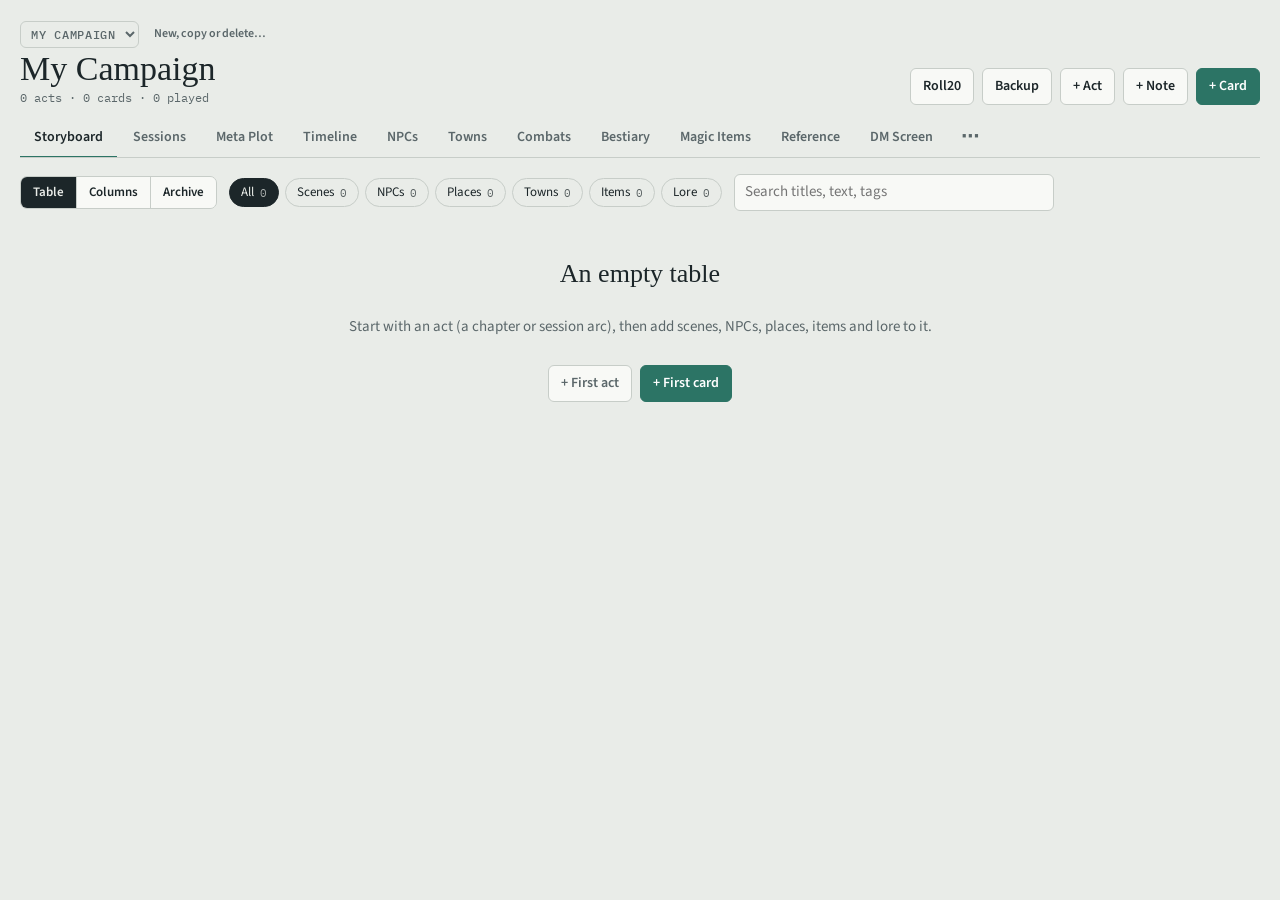
==== index.html @ ec29fb4f "Import homebrew: one JSON file with magic items, Bestiary creatures and storyboard cards; re-import " ====
<!doctype html>
<html lang="en">
<head>
<meta charset="utf-8">
<meta name="viewport" content="width=device-width, initial-scale=1, viewport-fit=cover">
<style>:root{color-scheme:light;padding-top:env(safe-area-inset-top,0px);padding-bottom:env(safe-area-inset-bottom,0px)}body{margin:0;font:14px system-ui,sans-serif}img{max-width:100%}[hidden]{display:none!important}</style>
</head>
<body>
<title>Campaign Storyboard</title>
<link rel="preconnect" href="https://fonts.googleapis.com">
<link rel="stylesheet" href="https://fonts.googleapis.com/css2?family=IM+Fell+English+SC&family=Source+Sans+3:ital,wght@0,400;0,600;0,700;1,400&family=IBM+Plex+Mono:wght@400;500&display=swap">
<style>
/* Layout: a GM's map table — act columns left to right, cards in play order, an editor sheet slides over from the right. */
:root {
  --bg: #e9ece8;
  --surface: #f8f9f6;
  --column: #dfe3de;
  --ink: #1c2629;
  --muted: #5b676a;
  --line: #c7cdc8;
  --accent: #2c7465;
  --accent-ink: #ffffff;
  --cut: #9a3d3a;
  --played: #4b6b8f;
  --k-scene: #2c7465; --k-npc: #8a5a1f; --k-location: #4b6b8f; --k-item: #7a4f86; --k-lore: #5b676a; --k-town: #a04a2c;
  --good: #3f7a3a; --warn: #9a6a12;
  --c-red: #b4473f; --c-amber: #c48a1c; --c-green: #4f8a3a; --c-teal: #2c8c86; --c-blue: #3f6fb4; --c-violet: #7b55a8; --c-slate: #5b676a;
  --shadow: 0 1px 2px rgba(20,30,32,.08), 0 2px 8px rgba(20,30,32,.06);
  --f-display: "IM Fell English SC", "Iowan Old Style", Georgia, serif;
  --f-body: "Source Sans 3", "Segoe UI", system-ui, sans-serif;
  --f-mono: "IBM Plex Mono", ui-monospace, Menlo, monospace;
}
@media (prefers-color-scheme: dark) { :root:not([data-theme="light"]) {
  --bg: #121719; --surface: #1d2427; --column: #171d20; --ink: #e3e8e6; --muted: #98a4a6; --line: #2e383b;
  --accent: #5cb8a3; --accent-ink: #0c1413; --cut: #e0807b; --played: #8fb0d6;
  --k-scene: #5cb8a3; --k-npc: #d7a35c; --k-location: #8fb0d6; --k-item: #c39bd0; --k-lore: #98a4a6; --k-town: #e0957a;
  --good: #86c06b; --warn: #e2b04f;
  --c-red: #e07a70; --c-amber: #e2b04f; --c-green: #86c06b; --c-teal: #5cc2bb; --c-blue: #7fa6e3; --c-violet: #b495dc; --c-slate: #98a4a6;
  --shadow: 0 1px 2px rgba(0,0,0,.3); color-scheme: dark; } }
:root[data-theme="dark"] {
  --bg: #121719; --surface: #1d2427; --column: #171d20; --ink: #e3e8e6; --muted: #98a4a6; --line: #2e383b;
  --accent: #5cb8a3; --accent-ink: #0c1413; --cut: #e0807b; --played: #8fb0d6;
  --k-scene: #5cb8a3; --k-npc: #d7a35c; --k-location: #8fb0d6; --k-item: #c39bd0; --k-lore: #98a4a6; --k-town: #e0957a;
  --good: #86c06b; --warn: #e2b04f;
  --c-red: #e07a70; --c-amber: #e2b04f; --c-green: #86c06b; --c-teal: #5cc2bb; --c-blue: #7fa6e3; --c-violet: #b495dc; --c-slate: #98a4a6;
  --shadow: 0 1px 2px rgba(0,0,0,.3); color-scheme: dark; }

* { box-sizing: border-box; }
body { background: var(--bg); color: var(--ink); font: 15px/1.5 var(--f-body); }
.wrap { padding: 20px 20px 48px; display: grid; grid-template-columns: minmax(0, 1fr); gap: 16px; }
button, input, select, textarea { font: inherit; color: inherit; }
button { cursor: pointer; }
:focus-visible { outline: 2px solid var(--accent); outline-offset: 2px; }

header.top { display: flex; flex-wrap: wrap; align-items: end; gap: 12px 24px; justify-content: space-between; }
.board-switch { display: flex; flex-wrap: wrap; align-items: center; gap: 6px; }
#board-pick { font: 500 12px var(--f-mono); letter-spacing: .06em; text-transform: uppercase; color: var(--muted); background: transparent; border: 1px solid var(--line); border-radius: 6px; padding: 4px 6px; max-width: 100%; }
.btn.small { font-size: 12px; padding: 4px 8px; font-weight: 600; color: var(--muted); }
.save-state { color: var(--muted); }
.save-state::before { content: "· "; }
.save-state:empty::before { content: ""; }
.save-state[data-state="saving"] { color: var(--accent); }
.board-list { list-style: none; margin: 0; padding: 0; display: grid; gap: 6px; }
.board-row { width: 100%; display: flex; justify-content: space-between; gap: 10px; align-items: center; text-align: left; border: 1px solid var(--line); background: var(--bg); border-radius: 8px; padding: 10px 12px; font: 17px var(--f-display); }
.board-row:hover { border-color: var(--muted); }
.board-row[aria-current="true"] { border-color: var(--accent); }
.board-row em { font: 11px var(--f-mono); font-style: normal; color: var(--accent); letter-spacing: .06em; text-transform: uppercase; }
.eyebrow { font: 500 11px/1 var(--f-mono); letter-spacing: .12em; text-transform: uppercase; color: var(--muted); }
#campaign { font: 34px/1.1 var(--f-display); border: 0; background: transparent; padding: 2px 0; field-sizing: content; min-width: 8ch; max-width: 100%; border-bottom: 1px dashed transparent; }
#campaign:hover, #campaign:focus { border-bottom-color: var(--line); outline: none; }
.stats { font: 12px var(--f-mono); color: var(--muted); font-variant-numeric: tabular-nums; }

.btn { border: 1px solid var(--line); background: var(--surface); padding: 7px 12px; border-radius: 6px; font-weight: 600; font-size: 14px; }
.btn:hover { border-color: var(--muted); }
.btn.primary { background: var(--accent); color: var(--accent-ink); border-color: var(--accent); }
.btn.danger { color: var(--cut); }
.btn.ghost { background: transparent; border-color: transparent; }
.actions { display: flex; flex-wrap: wrap; gap: 8px; }

.toolbar { display: flex; flex-wrap: wrap; gap: 8px 12px; align-items: center; }
.chips { display: flex; flex-wrap: wrap; gap: 6px; }
.chip { border: 1px solid var(--line); background: transparent; border-radius: 999px; padding: 4px 11px; font-size: 13px; display: inline-flex; gap: 6px; align-items: center; }
.chip[aria-pressed="true"] { background: var(--ink); color: var(--bg); border-color: var(--ink); }
.chip .n { font: 11px var(--f-mono); opacity: .7; }
#search { flex: 1 1 200px; max-width: 320px; border: 1px solid var(--line); background: var(--surface); border-radius: 6px; padding: 6px 10px; }
.notice { font-size: 13px; color: var(--muted); }

.board-scroll { overflow-x: auto; padding-bottom: 8px; }
.board { display: flex; gap: 14px; align-items: flex-start; min-height: 300px; }
.col { flex: 0 0 290px; background: var(--column); border-radius: 10px; padding: 10px; display: flex; flex-direction: column; gap: 8px; }
.col.over { outline: 2px dashed var(--accent); outline-offset: -2px; }
.col-head { display: flex; align-items: center; gap: 6px; }
.col-num { font: 500 11px var(--f-mono); color: var(--muted); letter-spacing: .08em; }
.col-name { flex: 1; min-width: 0; font: 19px/1.2 var(--f-display); background: transparent; border: 0; padding: 2px 4px; border-radius: 4px; }
.col-name:hover, .col-name:focus { background: var(--surface); outline: none; }
.col-name[readonly] { pointer-events: none; }
.col-count { font: 11px var(--f-mono); color: var(--muted); }
.col-menu { font-size: 12px; color: var(--muted); display: flex; gap: 4px; flex-wrap: wrap; }
.col-menu button { background: none; border: 0; color: var(--muted); padding: 2px 4px; text-decoration: underline; text-underline-offset: 2px; }
.add-card { border: 1px dashed var(--line); background: transparent; color: var(--muted); border-radius: 8px; padding: 8px; font-size: 13px; text-align: left; }
.add-card:hover { color: var(--ink); border-color: var(--muted); }

.card { background: var(--surface); border-radius: 8px; box-shadow: var(--shadow); padding: 10px 12px; display: grid; gap: 6px; cursor: pointer; border: 1px solid transparent; text-align: left; width: 100%; }
.card:hover { border-color: var(--line); }
.card.dragging { opacity: .4; }
.card.drop-before { box-shadow: 0 -3px 0 var(--accent), var(--shadow); }
.card.is-cut { opacity: .55; }
.card.is-cut .c-title { text-decoration: line-through; }
.c-top { display: flex; align-items: center; gap: 8px; }
.kind { font: 500 10px/1 var(--f-mono); letter-spacing: .1em; text-transform: uppercase; color: var(--kc); display: inline-flex; align-items: center; gap: 5px; }
.kind::before { content: ""; width: 8px; height: 8px; transform: rotate(45deg); background: var(--kc); display: inline-block; }
.status { margin-left: auto; font: 10px/1 var(--f-mono); letter-spacing: .08em; text-transform: uppercase; padding: 3px 6px; border-radius: 4px; border: 1px solid currentColor; }
.status.played { color: var(--played); }
.status.cut { color: var(--cut); }
.c-title { font-weight: 700; font-size: 15px; line-height: 1.3; text-wrap: balance; }
.c-body { font-size: 13px; color: var(--muted); display: -webkit-box; -webkit-line-clamp: 3; -webkit-box-orient: vertical; overflow: hidden; white-space: pre-line; }
.c-tags { display: flex; flex-wrap: wrap; gap: 4px; }
.tag { font: 11px var(--f-mono); color: var(--muted); }
.tag::before { content: "#"; opacity: .6; }
.c-gm { font: 11px var(--f-mono); color: var(--muted); }

.empty { padding: 32px 20px; text-align: center; color: var(--muted); display: grid; gap: 12px; justify-items: center; }
.empty h2 { font: 26px var(--f-display); color: var(--ink); margin: 0; }

/* Sheets */
.scrim { position: fixed; inset: 0; background: rgba(10,16,18,.35); z-index: 10; }
.sheet { position: fixed; top: 0; right: 0; bottom: 0; width: min(520px, 100%); background: var(--surface); z-index: 11; box-shadow: -8px 0 24px rgba(0,0,0,.18); display: flex; flex-direction: column; padding-top: env(safe-area-inset-top, 0px); padding-bottom: env(safe-area-inset-bottom, 0px); }
.sheet-head { display: flex; align-items: center; justify-content: space-between; padding: 16px 20px 8px; gap: 12px; }
.sheet-head h2 { font: 24px var(--f-display); margin: 0; }
.sheet-body { overflow-y: auto; padding: 8px 20px 20px; display: grid; gap: 14px; }
.sheet-foot { padding: 12px 20px 16px; border-top: 1px solid var(--line); display: flex; flex-wrap: wrap; gap: 8px; align-items: center; }
.sheet-foot .spacer { flex: 1; }
label.f { display: grid; gap: 4px; font-size: 12px; font-weight: 600; color: var(--muted); }
label.f input, label.f select, label.f textarea { border: 1px solid var(--line); background: var(--bg); border-radius: 6px; padding: 8px 10px; font-size: 15px; font-weight: 400; color: var(--ink); width: 100%; }
label.f textarea { resize: vertical; min-height: 110px; line-height: 1.5; }
#f-title { font: 22px var(--f-display); }
.row3 { display: grid; grid-template-columns: repeat(3, minmax(0,1fr)); gap: 10px; }
.gm-box { border: 1px solid var(--line); border-radius: 8px; padding: 10px; display: grid; gap: 6px; background: color-mix(in srgb, var(--k-npc) 6%, transparent); }
.hint { font-size: 12px; color: var(--muted); font-weight: 400; }
.confirm { display: flex; gap: 8px; align-items: center; font-size: 13px; color: var(--cut); flex-wrap: wrap; }

.steps { display: grid; gap: 14px; margin: 0; padding: 0; list-style: none; counter-reset: s; }
.steps li { display: grid; grid-template-columns: 28px 1fr; gap: 10px; }
.steps li::before { counter-increment: s; content: counter(s); font: 500 12px/26px var(--f-mono); width: 26px; height: 26px; text-align: center; border: 1px solid var(--line); border-radius: 50%; color: var(--muted); }
.steps li > div { min-width: 0; display: grid; gap: 6px; }
.steps strong { font-size: 15px; }
code, .mono { font-family: var(--f-mono); font-size: 12.5px; }
code { background: var(--bg); padding: 1px 5px; border-radius: 4px; }
textarea.code { font: 12px/1.4 var(--f-mono); width: 100%; min-height: 80px; border: 1px solid var(--line); background: var(--bg); border-radius: 6px; padding: 8px; color: var(--ink); word-break: break-all; }
.section-title { font: 18px var(--f-display); margin: 6px 0 0; }
.toast { position: fixed; left: 50%; bottom: calc(20px + env(safe-area-inset-bottom, 0px)); transform: translateX(-50%); background: var(--ink); color: var(--bg); padding: 8px 14px; border-radius: 6px; font-size: 14px; z-index: 20; max-width: calc(100% - 32px); }
.ok { color: var(--accent); font-size: 13px; }
.err { color: var(--cut); font-size: 13px; }

.seg { display: inline-flex; border: 1px solid var(--line); border-radius: 7px; overflow: hidden; }
.seg button { border: 0; background: var(--surface); padding: 6px 12px; font-weight: 600; font-size: 13px; }
.seg button + button { border-left: 1px solid var(--line); }
.seg button[aria-pressed="true"] { background: var(--ink); color: var(--bg); }

.canvas-bar { display: flex; flex-wrap: wrap; align-items: center; gap: 8px 12px; margin-bottom: 8px; }
.canvas-bar .spacer { flex: 1; }
.zoom { display: inline-flex; align-items: center; gap: 6px; }
.zoom .btn { padding: 4px 10px; }
.zoom .mono { min-width: 4ch; text-align: center; font-variant-numeric: tabular-nums; color: var(--muted); }
.canvas-scroll { overflow: auto; height: calc(100vh - 230px); min-height: 420px; border: 1px solid var(--line); border-radius: 10px;
  background-color: var(--column);
  background-image: radial-gradient(circle, color-mix(in srgb, var(--muted) 35%, transparent) 1px, transparent 1.2px);
  background-size: 24px 24px; }
.canvas-sizer { position: relative; }
.canvas { position: absolute; left: 0; top: 0; transform-origin: 0 0; }
.ccard { position: absolute; background: var(--surface); border-radius: 8px; box-shadow: var(--shadow); border: 1px solid var(--line);
  display: flex; flex-direction: column; gap: 6px; padding: 10px 12px; overflow: hidden; cursor: grab; touch-action: none; user-select: none; }
.ccard:hover { border-color: var(--muted); }
.ccard.moving { cursor: grabbing; box-shadow: 0 8px 24px rgba(0,0,0,.22); }
.ccard.is-cut { opacity: .55; }
.ccard.is-cut .c-title { text-decoration: line-through; }
.ccard .c-body { -webkit-line-clamp: unset; display: block; flex: 1; min-height: 0; overflow: hidden; }
.ccard .c-act { font: 10px var(--f-mono); color: var(--muted); letter-spacing: .06em; text-transform: uppercase; white-space: nowrap; overflow: hidden; text-overflow: ellipsis; }
.ccard .grip { position: absolute; right: 0; bottom: 0; width: 20px; height: 20px; cursor: nwse-resize; touch-action: none;
  background: linear-gradient(135deg, transparent 50%, var(--line) 50%, var(--line) 58%, transparent 58%, transparent 70%, var(--line) 70%, var(--line) 78%, transparent 78%); }
.ccard .grip:hover { background-color: color-mix(in srgb, var(--accent) 15%, transparent); }
.ccard.dim { opacity: .18; }

.f-set { border: 0; padding: 0; margin: 0; display: grid; gap: 8px; min-width: 0; }
.f-set legend { font-size: 12px; font-weight: 600; color: var(--muted); padding: 0; margin-bottom: 6px; }
.swatches { display: flex; flex-wrap: wrap; gap: 8px; }
.sw { width: 30px; height: 30px; border-radius: 50%; border: 2px solid var(--line); background: var(--sw); padding: 0; position: relative; }
.sw[data-c=""] { background: var(--surface); }
.sw[data-c=""]::after { content: ""; position: absolute; left: 50%; top: 3px; bottom: 3px; width: 2px; background: var(--muted); transform: translateX(-50%) rotate(45deg); }
.sw[aria-pressed="true"] { border-color: var(--ink); box-shadow: 0 0 0 2px var(--surface), 0 0 0 4px var(--ink); }
.pic-preview { width: 100%; max-height: 220px; object-fit: cover; border-radius: 6px; border: 1px solid var(--line); }
.links { display: flex; flex-wrap: wrap; gap: 6px; }
.link-chip { display: inline-flex; align-items: center; gap: 6px; border: 1px solid var(--line); border-radius: 999px; padding: 3px 4px 3px 10px; font-size: 13px; max-width: 100%; }
.link-chip span { min-width: 0; overflow: hidden; text-overflow: ellipsis; white-space: nowrap; }
.link-chip em { color: var(--muted); font-style: normal; }
.link-chip button { border: 0; background: none; color: var(--muted); padding: 0 6px; font-size: 15px; line-height: 1; }
.link-add { display: grid; grid-template-columns: minmax(0, 1.2fr) minmax(0, 1fr) auto; gap: 6px; }
.link-add select, .link-add input { border: 1px solid var(--line); background: var(--bg); border-radius: 6px; padding: 7px 8px; font-size: 14px; min-width: 0; }

.c-img { width: 100%; aspect-ratio: 16 / 9; object-fit: cover; border-radius: 5px; display: block; pointer-events: none; }
.ccard .c-img { aspect-ratio: auto; flex: 1 1 40%; min-height: 40px; max-height: 70%; height: 100%; }
.has-color { background: color-mix(in srgb, var(--cc) 14%, var(--surface)) !important; border-color: color-mix(in srgb, var(--cc) 60%, var(--line)) !important; }
.c-links { font-size: 12px; color: var(--muted); }
.wires { position: absolute; left: 0; top: 0; pointer-events: none; overflow: visible; }
.wires path { fill: none; stroke: var(--muted); stroke-width: 1.6; }
.wires .wl { font: 12px var(--f-body); fill: var(--ink); paint-order: stroke; stroke: var(--column); stroke-width: 4px; stroke-linejoin: round; }
.wires marker path { fill: var(--muted); stroke: none; }

/* Sticky notes: deliberately paper-coloured in both themes, with their own dark ink. */
:root { --n-ink: #2b2a22; --n-yellow: #f7e58a; --n-pink: #f6b8c4; --n-green: #bfe3a6; --n-blue: #b5d6f2; --n-orange: #f8c38c; }
.sticky { position: absolute; background: var(--nc, var(--n-yellow)); color: var(--n-ink); border-radius: 3px 3px 3px 14px;
  box-shadow: 0 2px 4px rgba(0,0,0,.18), 0 8px 18px rgba(0,0,0,.12); display: flex; flex-direction: column; touch-action: none; }
.sticky.moving { box-shadow: 0 12px 28px rgba(0,0,0,.3); }
.n-bar { display: flex; align-items: center; gap: 4px; padding: 4px 4px 2px 8px; cursor: grab; min-height: 26px; }
.n-bar .dots { flex: 1; height: 8px; background-image: radial-gradient(circle, rgba(0,0,0,.25) 1px, transparent 1.4px); background-size: 6px 6px; opacity: .6; }
.n-bar button { border: 0; background: transparent; color: var(--n-ink); padding: 2px 5px; border-radius: 4px; font-size: 13px; line-height: 1; opacity: .65; }
.n-bar button:hover, .n-bar button:focus-visible { opacity: 1; background: rgba(0,0,0,.08); }
.n-bar .n-sw { width: 14px; height: 14px; border-radius: 50%; padding: 0; border: 1.5px solid rgba(0,0,0,.35); background: var(--nn); opacity: 1; }
.n-bar .n-del.armed { opacity: 1; background: #9a3d3a; color: #fff; padding: 2px 6px; font-size: 11px; }
.sticky textarea { flex: 1; min-height: 0; border: 0; resize: none; background: transparent; color: var(--n-ink); padding: 2px 10px 14px; font: 15px/1.4 var(--f-body); outline: none; color-scheme: light; }
.sticky textarea::placeholder { color: rgba(43,42,34,.5); }
.sticky .grip { position: absolute; right: 0; bottom: 0; width: 18px; height: 18px; cursor: nwse-resize;
  background: linear-gradient(135deg, transparent 55%, rgba(0,0,0,.18) 55%); border-radius: 0 0 3px 0; }

@media (max-width: 640px) {
  .link-add { grid-template-columns: 1fr; }
  .canvas-scroll { height: 70vh; }
  .wrap { padding: 16px 16px 40px; }
  #campaign { font-size: 28px; }
  .board { flex-direction: column; align-items: stretch; }
  .col { flex-basis: auto; }
  .row3 { grid-template-columns: 1fr; }
}
@media (prefers-reduced-motion: no-preference) {
  .sheet { animation: slide .18s ease-out; }
  @keyframes slide { from { transform: translateX(24px); opacity: .6; } }
}
/* ---------- tabs ---------- */
.tabs-wrap { overflow-x: auto; border-bottom: 1px solid var(--line); margin-top: -4px; }
.tabs { display: flex; gap: 2px; min-width: max-content; }
.tab { border: 0; background: transparent; padding: 10px 14px 9px; font: 600 14px var(--f-body); color: var(--muted); border-bottom: 2px solid transparent; margin-bottom: -1px; display: inline-flex; gap: 6px; align-items: baseline; white-space: nowrap; }
.tab:hover { color: var(--ink); }
.tab[aria-selected="true"] { color: var(--ink); border-bottom-color: var(--accent); }
.tab .n { font: 11px var(--f-mono); color: var(--muted); font-variant-numeric: tabular-nums; }
.tab-more { font-size: 18px; line-height: 1; padding-inline: 12px; align-self: center; }
.tab-list { list-style: none; margin: 0; padding: 0; display: grid; gap: 6px; }
.tabrow { display: flex; align-items: center; justify-content: space-between; gap: 10px; border: 1px solid var(--line); border-radius: 8px; padding: 8px 10px; background: var(--bg); }
.tabrow label { display: flex; align-items: center; gap: 8px; font-weight: 600; }
.icon-btn { border: 1px solid var(--line); background: var(--surface); border-radius: 6px; min-width: 32px; height: 32px; display: inline-grid; place-items: center; color: var(--muted); padding: 0 6px; font-size: 14px; }
.icon-btn:hover:not(:disabled) { color: var(--ink); border-color: var(--muted); }
.icon-btn:disabled { opacity: .35; cursor: default; }

/* ---------- list + detail modules ---------- */
#module { min-width: 0; }
.mod { display: grid; grid-template-columns: minmax(220px, 290px) minmax(0, 1fr); gap: 16px; align-items: start; }
.mlist { background: var(--column); border-radius: 10px; padding: 10px; display: grid; gap: 8px; grid-template-rows: auto auto minmax(0, 1fr); position: sticky; top: calc(8px + env(safe-area-inset-top, 0px)); max-height: calc(100vh - 24px); }
.mlist-head { display: flex; align-items: center; justify-content: space-between; gap: 8px; padding: 2px 4px; }
.mlist-head h2 { margin: 0; font: 22px/1.1 var(--f-display); }
.mlist-items { overflow-y: auto; display: grid; gap: 4px; align-content: start; min-height: 0; }
.mitem { display: grid; grid-template-columns: minmax(0, 1fr) auto; gap: 2px 8px; text-align: left; border: 1px solid transparent; background: var(--surface); border-radius: 7px; padding: 8px 10px; width: 100%; }
.mitem:hover { border-color: var(--line); }
.mitem[aria-current="true"] { border-color: var(--accent); background: color-mix(in srgb, var(--accent) 8%, var(--surface)); }
.mi-title { font-weight: 700; min-width: 0; overflow: hidden; text-overflow: ellipsis; white-space: nowrap; }
.mi-sub { grid-column: 1 / -1; font-size: 12px; color: var(--muted); min-width: 0; overflow: hidden; text-overflow: ellipsis; white-space: nowrap; }
.mi-pin { font-family: var(--f-display); font-weight: 400; font-size: 17px; }
.mfilters { display: flex; flex-wrap: wrap; gap: 6px; }
.mfilters input, .mfilters select { flex: 1 1 120px; min-width: 0; border: 1px solid var(--line); background: var(--surface); border-radius: 6px; padding: 6px 8px; font-size: 13px; }
.mempty { color: var(--muted); font-size: 13px; padding: 8px 4px; margin: 0; }
.mdetail { background: var(--surface); border-radius: 10px; box-shadow: var(--shadow); padding: 20px 22px 22px; display: grid; gap: 16px; min-width: 0; }
.mgrid { display: grid; grid-template-columns: repeat(auto-fit, minmax(150px, 1fr)); gap: 10px 14px; }
.mf { display: grid; gap: 4px; font-size: 12px; font-weight: 600; color: var(--muted); min-width: 0; align-content: start; }
.mf.wide { grid-column: span 2; }
.mf input, .mf select, .mf textarea, .add-row input { border: 1px solid var(--line); background: var(--bg); border-radius: 6px; padding: 7px 9px; font: 400 15px/1.45 var(--f-body); color: var(--ink); width: 100%; min-width: 0; }
.mf textarea { resize: vertical; min-height: 64px; }
.mf input.big { font: 24px/1.2 var(--f-display); padding: 6px 9px; }
.mf .hint, .msec .hint { font-weight: 400; }
.msec { display: grid; gap: 8px; min-width: 0; }
.msec h3 { margin: 0; font: 19px/1.2 var(--f-display); }
.msec p.hint { margin: 0; }
.row-between { display: flex; justify-content: space-between; align-items: baseline; gap: 10px; flex-wrap: wrap; }
.md-top { display: flex; gap: 16px; align-items: flex-start; flex-wrap: wrap; }
.md-top .mgrid { flex: 1 1 320px; }
.md-img { width: 132px; height: 132px; object-fit: cover; border-radius: 8px; border: 1px solid var(--line); flex: none; }
.md-foot { display: flex; flex-wrap: wrap; gap: 8px; align-items: center; border-top: 1px solid var(--line); padding-top: 14px; }
.md-foot .spacer { flex: 1; }
.add-row { display: flex; gap: 8px; flex-wrap: wrap; }
.add-row input { flex: 1 1 200px; width: auto; }
.add-row input.short { flex: 0 1 90px; }
.pill { font: 10px/1 var(--f-mono); letter-spacing: .08em; text-transform: uppercase; padding: 3px 6px; border-radius: 4px; border: 1px solid currentColor; white-space: nowrap; align-self: start; justify-self: end; }
.pill.good { color: var(--good); } .pill.warn { color: var(--warn); } .pill.bad { color: var(--cut); } .pill.muted { color: var(--muted); } .pill.played { color: var(--played); }
.linkchips { display: flex; flex-wrap: wrap; gap: 6px; }
.lchip { display: inline-flex; align-items: center; gap: 6px; border: 1px solid var(--line); border-radius: 999px; padding: 3px 4px 3px 10px; font-size: 13px; background: var(--bg); max-width: 100%; }
.lchip .go { border: 0; background: none; padding: 0; font-weight: 600; color: var(--ink); min-width: 0; overflow: hidden; text-overflow: ellipsis; white-space: nowrap; text-decoration: underline; text-decoration-color: var(--line); text-underline-offset: 3px; }
.lchip .x { border: 0; background: none; color: var(--muted); padding: 0 6px; font-size: 15px; line-height: 1; }
.lchip em { font-style: normal; color: var(--muted); }
.mempty-detail { background: var(--surface); border-radius: 10px; box-shadow: var(--shadow); text-align: center; padding: 48px 24px; color: var(--muted); display: grid; gap: 12px; justify-items: center; }
.mempty-detail h2 { margin: 0; font: 26px var(--f-display); color: var(--ink); }
.mempty-detail p { margin: 0; max-width: 46ch; }
.progress { height: 6px; border-radius: 3px; background: var(--column); overflow: hidden; }
.progress > span { display: block; height: 100%; background: var(--accent); }
.stages { display: grid; gap: 6px; }
.stage { display: grid; grid-template-columns: auto minmax(0, 1fr) auto; gap: 8px; align-items: center; }
.stage input[type="checkbox"] { width: 18px; height: 18px; accent-color: var(--accent); }
.stage input[type="text"] { border: 1px solid var(--line); background: var(--bg); border-radius: 6px; padding: 6px 8px; font-size: 15px; width: 100%; color: var(--ink); }
.stage.done input[type="text"] { text-decoration: line-through; color: var(--muted); }
.stage .actions { gap: 4px; flex-wrap: nowrap; }
.glance { display: grid; gap: 6px; }
.glance button { display: grid; grid-template-columns: minmax(0, 1fr) auto; gap: 4px 10px; align-items: center; text-align: left; border: 1px solid var(--line); border-radius: 8px; background: var(--bg); padding: 8px 10px; }
.glance button .progress { grid-column: 1 / -1; }

/* ---------- combats ---------- */
.mtable-wrap { overflow-x: auto; position: relative; }
table.mt { border-collapse: collapse; width: 100%; }
.mt th { text-align: left; font: 500 11px var(--f-mono); letter-spacing: .06em; text-transform: uppercase; color: var(--muted); padding: 4px 6px; border-bottom: 1px solid var(--line); white-space: nowrap; }
.mt td { padding: 3px 4px; border-bottom: 1px solid var(--line); }
.mt input, .mt select { width: 100%; min-width: 0; border: 1px solid transparent; background: transparent; border-radius: 5px; padding: 5px 6px; font: 14px var(--f-body); color: var(--ink); }
.mt input:hover, .mt input:focus, .mt select:hover, .mt select:focus { border-color: var(--line); background: var(--bg); }
.mt .num, .mt .num input { text-align: right; font-variant-numeric: tabular-nums; }
.mt.monsters { min-width: 560px; }
.budget { display: grid; grid-template-columns: repeat(3, minmax(0, 1fr)); gap: 8px; }
.budget div { border: 1px solid var(--line); border-radius: 8px; padding: 8px 10px; display: grid; gap: 2px; }
.budget span { font: 500 11px var(--f-mono); letter-spacing: .06em; text-transform: uppercase; color: var(--muted); }
.budget b { font: 500 19px var(--f-mono); font-variant-numeric: tabular-nums; }
.diffrow { display: flex; justify-content: space-between; align-items: baseline; gap: 10px; flex-wrap: wrap; }
.diff { font: 26px/1.1 var(--f-display); }
.diff.good { color: var(--good); } .diff.warn { color: var(--warn); } .diff.bad { color: var(--cut); } .diff.muted { color: var(--muted); }
.meter { position: relative; height: 10px; background: var(--column); border-radius: 5px; margin-bottom: 18px; }
.meter .fill { position: absolute; left: 0; top: 0; bottom: 0; border-radius: 5px; background: var(--muted); }
.meter .fill.good { background: var(--good); } .meter .fill.warn { background: var(--warn); } .meter .fill.bad { background: var(--cut); }
.meter .mark { position: absolute; top: -3px; bottom: -3px; width: 2px; background: var(--ink); opacity: .55; }
.meter .mark span { position: absolute; top: 16px; left: 50%; transform: translateX(-50%); font: 10px var(--f-mono); color: var(--muted); white-space: nowrap; }
.tracker { display: grid; gap: 6px; }
.tracker-head { display: flex; flex-wrap: wrap; gap: 8px; align-items: center; }
.tracker-head .round { font: 22px var(--f-display); margin-right: auto; }
.init-row { display: grid; grid-template-columns: 70px minmax(120px, 1fr) 130px minmax(140px, 1.4fr) auto; gap: 8px; align-items: center; padding: 8px; border-radius: 8px; border: 1px solid var(--line); background: var(--bg); }
.init-row.active { border-color: var(--accent); background: color-mix(in srgb, var(--accent) 10%, var(--bg)); }
.init-row.down { opacity: .6; }
.init-row.down .nm b { text-decoration: line-through; }
.init-row input { border: 1px solid var(--line); background: var(--surface); border-radius: 6px; padding: 6px 8px; font: 15px var(--f-mono); width: 100%; min-width: 0; color: var(--ink); font-variant-numeric: tabular-nums; }
.init-row .nm { min-width: 0; display: flex; gap: 6px; align-items: baseline; flex-wrap: wrap; }
.init-row .hp { display: flex; align-items: center; gap: 6px; }
.init-row .hp .hint { white-space: nowrap; font-family: var(--f-mono); }
.conds { display: flex; flex-wrap: wrap; gap: 4px; align-items: center; min-width: 0; }
.cchip { display: inline-flex; align-items: center; gap: 2px; font-size: 12px; border: 1px solid var(--line); border-radius: 999px; padding: 1px 2px 1px 8px; background: var(--surface); }
.cchip button { border: 0; background: none; color: var(--muted); padding: 0 5px; }
.conds select { border: 1px dashed var(--line); background: transparent; border-radius: 999px; padding: 2px 6px; font-size: 12px; color: var(--muted); }
.turn-tag { font: 10px var(--f-mono); letter-spacing: .08em; text-transform: uppercase; color: var(--accent); }

/* ---------- DM screen ---------- */
.screen-bar { display: flex; flex-wrap: wrap; gap: 6px; align-items: center; margin-bottom: 14px; }
.screen-bar .hint { margin-right: 6px; }
.screen-grid { display: grid; grid-template-columns: repeat(auto-fill, minmax(min(340px, 100%), 1fr)); grid-auto-rows: 8px; column-gap: 16px; align-items: start; position: relative; }
.panel { --pbg: var(--surface); background: var(--pbg); border-radius: 10px; box-shadow: var(--shadow); padding: 16px 18px 18px; margin: 0; display: flex; flex-direction: column; min-width: 0; }
.pbody { display: grid; gap: 10px; align-content: start; min-height: 0; min-width: 0; }
.panel.fixed .pbody { flex: 1; overflow-y: auto; padding-right: 4px; }
.panel h2, .panel .ptitle { margin: 0; font: 25px/1.1 var(--f-display); color: var(--accent); padding-bottom: 6px; border-bottom: 3px double color-mix(in srgb, var(--accent) 70%, transparent); }
.panel .ptitle input { font: inherit; color: inherit; background: transparent; border: 0; width: 100%; padding: 0; }
.panel h3 { margin: 0; font: 18px/1.2 var(--f-display); color: var(--ink); }
.panel p { margin: 0; }
.cond { padding: 6px 0; border-bottom: 1px solid var(--line); }
.cond:last-child { border-bottom: 0; }
.cond h3 { color: var(--accent); }
.cond ul, .panel ul.tight { margin: 2px 0 0; padding-left: 18px; font-size: 14px; }
.cond li, .panel ul.tight li { margin: 1px 0; }
.exh { display: grid; grid-template-columns: repeat(6, minmax(0, 1fr)); gap: 4px; margin-top: 6px; text-align: center; font: 12px var(--f-mono); font-variant-numeric: tabular-nums; }
.exh div { border: 1px solid var(--line); border-radius: 4px; padding: 3px 0; }
.exh div:last-child { border-color: var(--cut); color: var(--cut); }
.foot-note { font-size: 13px; color: var(--muted); border-top: 1px solid var(--line); padding-top: 8px; }
.kv { display: grid; grid-template-columns: 92px minmax(0, 1fr); gap: 0 10px; font-size: 14px; }
.kv > b { font: 400 16px var(--f-display); padding: 4px 0; border-bottom: 1px solid var(--line); }
.kv > span { padding: 4px 0; border-bottom: 1px solid var(--line); }
.rt { width: 100%; border-collapse: collapse; font-size: 14px; }
.rt th { text-align: left; font: 500 11px var(--f-mono); letter-spacing: .06em; text-transform: uppercase; color: var(--muted); padding: 3px 6px; border-bottom: 1px solid var(--line); }
.rt td { padding: 2px 6px; border-bottom: 1px solid var(--line); }
.rt .num { text-align: right; font-variant-numeric: tabular-nums; }
.crgrid { display: grid; grid-template-columns: repeat(3, minmax(0, 1fr)); gap: 2px 10px; font: 13px var(--f-mono); font-variant-numeric: tabular-nums; }
.crgrid b { font-weight: 500; color: var(--ink); }
.spell-search { border: 1px solid var(--line); background: var(--bg); border-radius: 6px; padding: 8px 10px; font-size: 15px; width: 100%; color: var(--ink); }
.lvl-row { display: flex; flex-wrap: wrap; gap: 4px; align-items: center; }
.lvl-row .chip { padding: 3px 9px; font-size: 12px; }
.lvl-row .count { margin-left: auto; font: 12px var(--f-mono); color: var(--muted); }
.spell-list { max-height: 460px; overflow-y: auto; border-top: 1px solid var(--line); }
.spell { padding: 8px 0; border-bottom: 1px solid var(--line); display: grid; gap: 2px; font-size: 14px; }
.spell .sn { display: flex; gap: 8px; align-items: baseline; flex-wrap: wrap; }
.spell .sn b { font: 400 18px var(--f-display); color: var(--accent); }
.spell .meta { font-size: 12px; color: var(--muted); }
.favor { display: flex; gap: 5px; flex-wrap: wrap; }
.favor button { width: 26px; height: 26px; border: 1.5px solid var(--ink); background: transparent; border-radius: 4px; padding: 0; }
.favor button[aria-pressed="true"] { background: var(--accent); border-color: var(--accent); }
.trap { display: grid; grid-template-columns: auto minmax(0, 1fr); gap: 2px 8px; align-items: center; padding: 4px 0; border-bottom: 1px solid var(--line); }
.trap input[type="checkbox"] { width: 18px; height: 18px; accent-color: var(--accent); }
.trap input[type="text"] { border: 1px solid transparent; background: transparent; border-radius: 5px; padding: 3px 6px; font: 14px var(--f-body); width: 100%; color: var(--ink); }
.trap input[type="text"]:hover, .trap input[type="text"]:focus { border-color: var(--line); background: var(--bg); }
.trap input.tname { font-weight: 700; }
.trap input.tdesc { grid-column: 2; font-size: 13px; color: var(--muted); }
.trap.done input.tname { text-decoration: line-through; color: var(--muted); }
.adv-box { border: 2px solid color-mix(in srgb, var(--accent) 70%, transparent); border-radius: 8px; padding: 10px 12px; display: grid; gap: 8px; }

@media (max-width: 760px) {
  .mod { grid-template-columns: minmax(0, 1fr); }
  .mlist { position: static; max-height: 300px; }
  .mf.wide { grid-column: auto; }
  .init-row { grid-template-columns: 64px minmax(0, 1fr) auto; }
  .init-row .hp { grid-column: 2; }
  .init-row .conds { grid-column: 1 / -1; }
  .budget b { font-size: 16px; }
}
.sr-only { position: absolute; width: 1px; height: 1px; overflow: hidden; clip: rect(0 0 0 0); white-space: nowrap; }
.mt input[type="number"], .init-row input[type="number"] { -moz-appearance: textfield; appearance: textfield; }
.mt input[type="number"]::-webkit-inner-spin-button, .mt input[type="number"]::-webkit-outer-spin-button,
.init-row input[type="number"]::-webkit-inner-spin-button, .init-row input[type="number"]::-webkit-outer-spin-button { -webkit-appearance: none; margin: 0; }
.panel .mt td { padding: 2px 2px; }
.panel .mt input { padding: 5px 4px; }
@media (max-width: 760px) { .mf.wide { grid-column: 1 / -1; } }
/* ---------- panels you add ---------- */
.panel { position: relative; }
.pbody > h2, .pbody > .ptitle { padding-right: 112px; }
.pctl { position: absolute; top: 12px; right: 12px; display: flex; gap: 4px; align-items: center; background: var(--pbg); z-index: 2; }
.pctl .icon-btn { min-width: 28px; height: 28px; font-size: 13px; }
.pctl .icon-btn[aria-pressed="true"] { color: var(--accent); border-color: var(--accent); }
.panel-chooser { display: grid; grid-template-columns: repeat(auto-fit, minmax(190px, 1fr)); gap: 10px; margin-bottom: 14px; }
.panel-choice { text-align: left; border: 1px solid var(--line); background: var(--surface); border-radius: 10px; padding: 12px 14px; display: grid; gap: 4px; box-shadow: var(--shadow); }
.panel-choice:hover { border-color: var(--accent); }
.panel-choice b { font: 400 19px var(--f-display); color: var(--accent); }
.panel-choice span { color: var(--muted); font-size: 13px; }
.panel textarea:not(.mf textarea) { border: 1px solid var(--line); background: var(--bg); border-radius: 6px; padding: 8px 10px; font: 15px/1.45 var(--f-body); color: var(--ink); width: 100%; resize: vertical; }
.pbody > input, .panel .row-between > select, .pbody > select { border: 1px solid var(--line); background: var(--bg); border-radius: 6px; padding: 7px 9px; font: 15px var(--f-body); color: var(--ink); width: 100%; min-width: 0; }
.panel .row-between > select { flex: 1 1 180px; width: auto; }
.abil { display: grid; grid-template-columns: repeat(6, minmax(0, 1fr)); gap: 6px; text-align: center; }
.abil label { display: grid; grid-template-columns: minmax(0, 1fr); gap: 3px; font: 500 11px var(--f-mono); color: var(--muted); }
.abil .abmod { font: 13px var(--f-mono); color: var(--ink); }
.abil input, .copy input, .crow input { border: 1px solid var(--line); background: var(--bg); border-radius: 6px; padding: 5px 4px; font: 14px var(--f-mono); width: 100%; min-width: 0; color: var(--ink); text-align: center; font-variant-numeric: tabular-nums; -moz-appearance: textfield; appearance: textfield; }
.abil input::-webkit-inner-spin-button, .copy input::-webkit-inner-spin-button, .crow input::-webkit-inner-spin-button { -webkit-appearance: none; margin: 0; }
.copies { display: flex; flex-wrap: wrap; gap: 6px; }
.copy { display: grid; grid-template-columns: minmax(0, 1fr); gap: 2px; font: 11px var(--f-mono); color: var(--muted); width: 62px; }
.copy.down input { border-color: var(--cut); color: var(--cut); text-decoration: line-through; }
.dice-row { display: flex; flex-wrap: wrap; gap: 6px; }
.dice-row .btn { min-width: 52px; font-family: var(--f-mono); }
.dice-result { font: 44px/1 var(--f-display); color: var(--accent); font-variant-numeric: tabular-nums; }
.dice-log { list-style: none; margin: 0; padding: 0; font: 13px var(--f-mono); color: var(--muted); display: grid; gap: 2px; }
.dice-log li:first-child { color: var(--ink); }
.ctrack { display: grid; gap: 5px; }
.crow { display: grid; grid-template-columns: 56px minmax(0, 1fr) 92px; gap: 6px; align-items: center; padding: 5px 6px; border-radius: 7px; border: 1px solid var(--line); background: var(--bg); }
.crow.active { border-color: var(--accent); background: color-mix(in srgb, var(--accent) 10%, var(--bg)); }
.crow.down { opacity: .55; }
.crow.down .nm b { text-decoration: line-through; }
.crow .nm { min-width: 0; display: flex; flex-wrap: wrap; gap: 4px 6px; align-items: center; }
.crow .hp { display: flex; align-items: center; gap: 4px; }
.crow .hp .hint { font-family: var(--f-mono); white-space: nowrap; }
.csel { width: 40px; border: 1px dashed var(--line); background: transparent; border-radius: 999px; padding: 1px 4px; font-size: 12px; color: var(--muted); }
.exp-list { display: grid; gap: 4px; }
.exp { display: grid; grid-template-columns: minmax(0, 1fr) auto auto; gap: 8px; align-items: center; padding: 6px 0; border-bottom: 1px solid var(--line); }
.exp .en { min-width: 0; font-weight: 600; }
.exp .en em { font-style: normal; font-weight: 400; color: var(--muted); }
.exp.gone .en { text-decoration: line-through; color: var(--muted); }
.exp .pill { justify-self: auto; align-self: center; }
/* ---------- bestiary & reference ---------- */
.statblock { display: grid; gap: 10px; }
.sb-head h2 { margin: 0; font: 30px/1.1 var(--f-display); color: var(--accent); }
.sb-type { font-style: italic; color: var(--muted); }
.sb-core, .sb-props { display: grid; gap: 2px; font-size: 14px; padding: 8px 0; border-top: 2px solid color-mix(in srgb, var(--accent) 60%, transparent); }
.sb-core { grid-template-columns: repeat(auto-fit, minmax(150px, 1fr)); gap: 4px 14px; }
.sb-core b, .sb-props b, .sb-entry > b { color: var(--accent); }
.sb-abil { display: grid; grid-template-columns: repeat(6, minmax(0, 1fr)); gap: 4px; text-align: center; border-top: 1px solid var(--line); border-bottom: 2px solid color-mix(in srgb, var(--accent) 60%, transparent); padding: 8px 0; }
.sb-abil div { display: grid; gap: 1px; }
.sb-abil span { font: 500 11px var(--f-mono); color: var(--muted); letter-spacing: .06em; }
.sb-abil b { font: 500 17px var(--f-mono); font-variant-numeric: tabular-nums; }
.sb-abil em { font: 11px var(--f-mono); font-style: normal; color: var(--muted); }
.sb-sec { display: grid; gap: 6px; }
.sb-sec h3 { margin: 4px 0 0; font: 20px var(--f-display); color: var(--accent); border-bottom: 1px solid var(--line); padding-bottom: 2px; }
.sb-entry { font-size: 14px; line-height: 1.5; }
.sb-entry p { margin: 4px 0 0; }
.ref-body { font-size: 15px; line-height: 1.55; max-width: 72ch; }
.ref-body p { margin: 0 0 10px; }
.ref-body h4, .sb-entry h4 { margin: 12px 0 4px; font: 17px var(--f-display); color: var(--accent); }
.credit { font-size: 12px; color: var(--muted); border-top: 1px solid var(--line); padding-top: 10px; margin: 0; }
.credit a { color: inherit; }
.best-actions { display: flex; flex-wrap: wrap; gap: 8px; align-items: center; padding-bottom: 12px; border-bottom: 1px solid var(--line); }
.best-actions select, .best-actions input { border: 1px solid var(--line); background: var(--bg); border-radius: 6px; padding: 7px 9px; font-size: 14px; color: var(--ink); }
.best-actions input.short { width: 70px; }
.quick-list { display: grid; gap: 4px; max-height: 520px; overflow-y: auto; }
.quick-list details { border: 1px solid var(--line); border-radius: 8px; background: var(--bg); padding: 6px 10px; }
.quick-list summary { cursor: pointer; display: flex; gap: 8px; align-items: baseline; flex-wrap: wrap; }
.quick-list details[open] { background: var(--surface); }
.quick-list details .statblock { margin-top: 8px; }
.quick-list .sb-head h2 { font-size: 22px; }
.sb-fold summary { cursor: pointer; font-weight: 600; color: var(--accent); }
.sb-fold .statblock { margin-top: 8px; }
/* ---------- dragging DM Screen panels ---------- */
.grip-btn { cursor: grab; touch-action: none; font-size: 15px; letter-spacing: -1px; }
#module section.pbody > h2 { cursor: grab; }
body.panel-dragging, body.panel-dragging * { cursor: grabbing !important; user-select: none; }
.panel.dragging { opacity: .35; outline: 2px dashed var(--accent); outline-offset: -2px; }
.panel.drop-before { box-shadow: -5px 0 0 var(--accent), var(--shadow); }
.panel.drop-after { box-shadow: 5px 0 0 var(--accent), var(--shadow); }
.panel.full.drop-before { box-shadow: 0 -5px 0 var(--accent), var(--shadow); }
.panel.full.drop-after { box-shadow: 0 5px 0 var(--accent), var(--shadow); }
.drag-ghost { position: fixed; left: 0; top: 0; z-index: 50; pointer-events: none; background: var(--ink); color: var(--bg); font: 600 13px var(--f-body); padding: 6px 10px; border-radius: 6px; box-shadow: 0 6px 18px rgba(0,0,0,.25); white-space: nowrap; }
.pbody > h2, .pbody > .ptitle { padding-right: 176px; }
@media (prefers-reduced-motion: no-preference) { .panel { transition: box-shadow .12s; } }

/* ---------- resizing DM Screen panels ---------- */
.presize { position: absolute; right: 3px; bottom: 3px; width: 20px; height: 20px; cursor: nwse-resize; touch-action: none; border-radius: 0 0 8px 0;
  background: linear-gradient(135deg, transparent 50%, var(--line) 50%, var(--line) 58%, transparent 58%, transparent 70%, var(--line) 70%, var(--line) 78%, transparent 78%); }
.presize:hover { background-color: color-mix(in srgb, var(--accent) 15%, transparent); }
body.panel-resizing, body.panel-resizing * { cursor: nwse-resize !important; user-select: none; }
.flow { columns: 300px; column-gap: 24px; }
.flow > * { break-inside: avoid; }
.flow .cond:last-child { border-bottom: 1px solid var(--line); }

/* ---------- free placement ---------- */
.panel.lifted { z-index: 30; box-shadow: 0 18px 40px rgba(0,0,0,.28); cursor: grabbing; }
.slot-ph { border: 2px dashed var(--accent); border-radius: 10px; background: color-mix(in srgb, var(--accent) 7%, transparent); align-self: stretch; pointer-events: none; }
.grip-btn:focus-visible { outline: 2px solid var(--accent); }
/* ---------- panel colours & text size ---------- */
.panel[data-color]:not([data-color=""]) { --pbg: color-mix(in srgb, var(--pc) 10%, var(--surface)); border: 1px solid color-mix(in srgb, var(--pc) 50%, transparent); }
.panel[data-color]:not([data-color=""]) .pbody > h2, .panel[data-color]:not([data-color=""]) .pbody > .ptitle { color: var(--pc); border-bottom-color: color-mix(in srgb, var(--pc) 70%, transparent); }
.panel[data-text="s"] .pbody { zoom: .88; }
.panel[data-text="l"] .pbody { zoom: 1.18; }
.swatch-btn span { display: block; width: 13px; height: 13px; border-radius: 50%; background: var(--pc, transparent); border: 1.5px solid var(--muted); }
.pstyle { position: absolute; top: 48px; right: 12px; z-index: 8; background: var(--surface); border: 1px solid var(--line); border-radius: 10px; box-shadow: 0 10px 30px rgba(0,0,0,.18); padding: 12px; display: grid; gap: 10px; width: max-content; max-width: calc(100% - 24px); }
.pstyle .swatches { gap: 6px; }
.pstyle .sw { width: 26px; height: 26px; }
.chip.has-dot::before { content: ""; width: 8px; height: 8px; border-radius: 50%; background: var(--pc); flex: none; }
.imp { display: grid; gap: 8px; margin-top: 6px; }
.imp-row { display: flex; flex-wrap: wrap; gap: 8px 12px; justify-content: space-between; align-items: center; border: 1px solid var(--line); border-radius: 8px; padding: 10px 12px; background: var(--bg); }

/* ---------- linking on the Table ---------- */
#link-mode[aria-pressed="true"], #focus-mode[aria-pressed="true"] { background: var(--accent); color: var(--accent-ink); border-color: var(--accent); }
.link-status { margin: -2px 0 8px; padding: 8px 12px; border-radius: 8px; background: color-mix(in srgb, var(--accent) 10%, var(--surface)); border: 1px solid color-mix(in srgb, var(--accent) 40%, transparent); font-size: 14px; display: flex; flex-wrap: wrap; gap: 8px; align-items: center; }
.link-status[hidden] { display: none; }
.link-status select { border: 1px solid var(--line); background: var(--surface); border-radius: 6px; padding: 3px 6px; font-size: 13px; color: var(--ink); }
.link-dot { position: absolute; right: 4px; top: 50%; width: 14px; height: 14px; margin-top: -7px; border-radius: 50%; background: var(--accent); border: 2px solid var(--surface); box-shadow: 0 0 0 1px var(--accent); cursor: crosshair; opacity: 0; transition: opacity .12s; touch-action: none; z-index: 3; }
.ccard:hover .link-dot, .canvas.linking .link-dot, .ccard:focus-within .link-dot { opacity: 1; }
@media (hover: none) { .link-dot { opacity: .85; } }
.canvas.linking .ccard { cursor: crosshair; }
.canvas.focusing .ccard { cursor: pointer; }
.ccard.link-src, .ccard.link-target { outline: 3px solid var(--accent); outline-offset: 2px; }
.ccard.focus-src { outline: 3px solid var(--accent); outline-offset: 2px; }
.wires .whit { stroke: transparent; stroke-width: 14; pointer-events: stroke; cursor: pointer; fill: none; }
.wires .whit:hover { stroke: color-mix(in srgb, var(--accent) 25%, transparent); }
.wires .faded { opacity: .12; }
.wires .wire-temp { stroke: var(--accent); stroke-width: 2.2; stroke-dasharray: 6 5; fill: none; pointer-events: none; }
.link-pop { position: absolute; transform: translate(-50%, -50%); z-index: 9999; background: var(--surface); border: 1px solid var(--line); border-radius: 10px; box-shadow: 0 10px 28px rgba(0,0,0,.22); padding: 10px 12px; display: grid; gap: 8px; width: 260px; }
.link-pop input { border: 1px solid var(--line); background: var(--bg); border-radius: 6px; padding: 7px 9px; font-size: 14px; color: var(--ink); width: 100%; }
/* card titles always show in full (up to 3 lines) */
.ccard > .c-top, .ccard > .c-title, .ccard > .c-act, .ccard > .c-tags { flex: none; }
.ccard > .c-title { font-size: 16px; line-height: 1.25; display: -webkit-box; -webkit-line-clamp: 3; -webkit-box-orient: vertical; overflow: hidden; overflow-wrap: anywhere; }
/* ---------- archive ---------- */
.archive { display: grid; gap: 12px; }
.archive .empty { background: var(--column); border-radius: 10px; }
.archive .empty p { max-width: 56ch; }
.archive-grid { display: grid; grid-template-columns: repeat(auto-fill, minmax(min(260px, 100%), 1fr)); gap: 12px; align-items: start; }
.arch-item { display: grid; gap: 6px; background: var(--column); border-radius: 10px; padding: 8px; }
.arch-item .card { opacity: .92; }
.arch-foot { display: flex; justify-content: space-between; align-items: center; gap: 8px; flex-wrap: wrap; padding: 0 4px; }

/* NPC portrait & stat block */
.portrait { display: grid; grid-template-columns: 184px; gap: 6px; justify-items: stretch; flex: none; }
.portrait .btn { justify-content: center; text-align: center; }
.portrait-empty { display: grid; place-items: center; background: var(--paper, var(--bg)); color: var(--muted); font: 48px var(--f-display); }
.npc-sb { border: 1px solid var(--line); border-radius: 8px; padding: 12px 14px; background: var(--bg); min-width: 0; overflow-wrap: anywhere; }
.msec .abil { margin: 2px 0; }
@media (max-width: 520px) { .msec .abil { grid-template-columns: repeat(3, minmax(0, 1fr)); } }

/* NPC weapons */
.wsec { display: grid; gap: 8px; min-width: 0; }
.wsec h4 { margin: 4px 0 0; font: 600 12px var(--f-mono); letter-spacing: .06em; text-transform: uppercase; color: var(--muted); }
.wtable-wrap { overflow-x: auto; }
.wtable td { padding: 6px; vertical-align: middle; }
.wtable .wbtns { white-space: nowrap; text-align: right; }
.wtable .wbtns .btn + .btn { margin-left: 4px; }
.wroll { margin: 0; padding: 8px 12px; border-radius: 8px; background: var(--bg); border: 1px solid var(--line); }
.wroll .big { font: 22px var(--f-display); margin: 0 2px; }
.wedit { display: grid; gap: 8px; padding: 10px 12px; border: 1px solid var(--line); border-radius: 8px; background: var(--bg); }
.wedit .row-between .hint { flex: 1 1 260px; }
@media (max-width: 640px) {
  .wtable th:nth-child(5), .wtable td:nth-child(5), .wtable th:nth-child(4), .wtable td:nth-child(4) { display: none; }
  .wtable .wbtns { white-space: normal; }
  .wtable .wbtns .btn { display: block; width: 100%; margin: 2px 0 !important; }
}
.portrait .md-img { width: 184px; height: 230px; }
.portrait-empty { font-size: 64px; }
@media (max-width: 520px) { .portrait { grid-template-columns: 140px; } .portrait .md-img { width: 140px; height: 175px; } }
.portrait .pos-drag { cursor: grab; touch-action: none; user-select: none; }
.portrait .pos-drag.dragging { cursor: grabbing; outline: 2px solid var(--accent); outline-offset: 2px; }
.portrait .pos-drag:focus-visible { outline: 2px solid var(--accent); outline-offset: 2px; }
.portrait-hint { font-size: 12px; text-align: center; }

/* ===== Table: groups and multi-select ===== */
.cgroup { position: absolute; display: flex; flex-direction: column; background: color-mix(in srgb, var(--column) 80%, var(--surface)); border: 1px solid var(--line);
  border-top: 4px solid var(--cc, var(--muted)); border-radius: 10px; box-shadow: var(--shadow); overflow: hidden; }
.cgroup.dim { opacity: .3; }
.cgroup.moving { box-shadow: 0 8px 24px rgba(0,0,0,.22); }
.cgroup.drop-target { outline: 3px dashed var(--accent); outline-offset: 3px; }
.g-bar { display: flex; align-items: center; gap: 6px; padding: 6px 8px 6px 4px; cursor: grab; touch-action: none; user-select: none; border-bottom: 1px solid var(--line); background: var(--surface); }
.g-tog { border: 0; background: none; font-size: 15px; width: 30px; height: 30px; border-radius: 6px; cursor: pointer; color: var(--ink); flex: none; }
.g-tog:hover { background: var(--column); }
.g-title { font: 20px/1.1 var(--f-display); flex: 1; min-width: 0; overflow: hidden; text-overflow: ellipsis; white-space: nowrap; }
.g-name { flex: 1; min-width: 0; font: 18px var(--f-display); border: 1px solid var(--accent); border-radius: 6px; padding: 3px 6px; background: var(--bg); color: var(--ink); }
.g-count { font: 500 11px var(--f-mono); color: var(--muted); border: 1px solid var(--line); border-radius: 999px; padding: 1px 7px; flex: none; }
.g-tools { display: flex; gap: 2px; flex: none; }
.g-btn { border: 0; background: none; color: var(--muted); font: 600 12px var(--f-body); height: 28px; min-width: 28px; padding: 0 6px; border-radius: 6px; cursor: pointer; }
.g-btn:hover { background: var(--column); color: var(--ink); }
.g-btn.armed { color: var(--cut); }
.g-sw::before { content: ""; display: inline-block; width: 14px; height: 14px; border-radius: 50%; background: var(--nn, var(--surface)); border: 1px solid var(--line); vertical-align: middle; }
.g-peek { flex: 1; display: flex; flex-direction: column; align-items: flex-start; gap: 6px; padding: 10px 12px; border: 0; background: none; text-align: left; cursor: pointer; font: 13px/1.35 var(--f-body); color: var(--muted); min-height: 0; overflow: hidden; }
.g-peek:hover { background: color-mix(in srgb, var(--accent) 6%, transparent); }
.g-kinds { display: flex; gap: 4px; }
.g-dot { width: 10px; height: 10px; border-radius: 50%; background: var(--kc); }
.g-names { display: -webkit-box; -webkit-line-clamp: 3; -webkit-box-orient: vertical; overflow: hidden; }
.g-names b { color: var(--ink); }
.g-body { flex: 1; min-height: 0; overflow: auto; padding: 10px; display: grid; grid-template-columns: repeat(auto-fill, minmax(150px, 1fr)); gap: 8px; align-content: start; }
.g-empty { grid-column: 1 / -1; margin: 8px; }
.cgroup .grip { position: absolute; right: 0; bottom: 0; width: 20px; height: 20px; cursor: nwse-resize; touch-action: none;
  background: linear-gradient(135deg, transparent 50%, var(--line) 50%, var(--line) 58%, transparent 58%, transparent 70%, var(--line) 70%, var(--line) 78%, transparent 78%); }
.gcard { position: relative; display: flex; gap: 8px; align-items: center; background: var(--surface); border: 1px solid var(--line); border-left: 4px solid var(--kc);
  border-radius: 7px; padding: 6px 30px 6px 8px; cursor: grab; touch-action: none; user-select: none; min-height: 44px; min-width: 0; }
.gcard:hover { border-color: var(--muted); border-left-color: var(--kc); }
.gcard.has-color { background: color-mix(in srgb, var(--cc) 14%, var(--surface)); }
.gcard.dim { opacity: .3; }
.gcard.lifted { opacity: .4; }
.gcard img { width: 36px; height: 36px; border-radius: 5px; object-fit: cover; flex: none; pointer-events: none; }
.gc-text { display: flex; flex-direction: column; min-width: 0; }
.gc-text .kind { font: 500 9px var(--f-mono); letter-spacing: .06em; text-transform: uppercase; color: var(--kc); }
.gc-title { font-weight: 600; font-size: 14px; line-height: 1.2; overflow: hidden; text-overflow: ellipsis; display: -webkit-box; -webkit-line-clamp: 2; -webkit-box-orient: vertical; }
.gc-out { position: absolute; right: 2px; top: 50%; transform: translateY(-50%); border: 0; background: none; color: var(--muted); width: 26px; height: 32px; border-radius: 5px; cursor: pointer; font-size: 14px; }
.gc-out:hover { background: var(--column); color: var(--ink); }
.gc-ghost { position: fixed; left: 0; top: 0; z-index: 1000; pointer-events: none; background: var(--surface); border: 1px solid var(--accent); border-radius: 7px; padding: 6px 10px; font-weight: 600; box-shadow: 0 8px 24px rgba(0,0,0,.22); }
.ccard.picked, .gcard.picked { outline: 3px solid var(--accent); outline-offset: 2px; }
.pick-band { position: absolute; border: 1.5px dashed var(--accent); background: color-mix(in srgb, var(--accent) 10%, transparent); pointer-events: none; z-index: 99999; }
.pick-bar { display: flex; flex-wrap: wrap; align-items: center; gap: 8px; padding: 8px 12px; margin-bottom: 8px; border: 1px solid var(--accent); border-radius: 8px; background: color-mix(in srgb, var(--accent) 8%, var(--surface)); }
.pick-bar select { border: 1px solid var(--line); border-radius: 6px; padding: 5px 8px; background: var(--surface); color: var(--ink); font: 13px var(--f-body); }
.pick-bar .hint { flex: 1 1 200px; }
.group-pop { display: grid; gap: 10px; max-width: 420px; padding: 12px 14px; margin-bottom: 8px; border: 1px solid var(--line); border-radius: 10px; background: var(--surface); box-shadow: var(--shadow); }
.group-pop .actions { display: flex; gap: 8px; justify-content: flex-end; }

/* Homebrew creatures */
.hb-tag { display: inline-block; font: 600 10px var(--f-mono); letter-spacing: .06em; text-transform: uppercase; color: var(--k-npc); border: 1px solid currentColor; border-radius: 4px; padding: 1px 5px; }
.hb-copy { display: flex; justify-content: flex-end; }
.hb-role { border-left: 3px solid var(--accent); padding: 4px 0 4px 12px; }
.hb-role h3 { margin: 0 0 4px; font: 600 12px var(--f-mono); letter-spacing: .06em; text-transform: uppercase; color: var(--muted); }
.hb-role p { margin: 4px 0; }
.hb-lore { border: 1px solid var(--line); border-radius: 8px; padding: 8px 12px; background: var(--bg); }
.hb-lore summary { cursor: pointer; font-weight: 600; min-height: 32px; display: flex; align-items: center; }
.hb-lore p { margin: 6px 0; }

/* Encounter dice and stat blocks */
.enc-dice .dice-ctl { display: grid; grid-template-columns: repeat(3, minmax(0, 160px)); gap: 10px; }
.enc-last { display: flex; align-items: baseline; gap: 12px; flex-wrap: wrap; padding: 8px 12px; border: 1px solid var(--line); border-radius: 8px; background: var(--bg); }
.enc-last .dice-result { font: 30px/1 var(--f-display); color: var(--accent); }
.sb-tog { font-size: 12px; }
.enc-sb { margin: 6px 0 10px; padding: 12px 14px; border: 1px solid var(--line); border-radius: 8px; background: var(--bg); min-width: 0; overflow-wrap: anywhere; }
.mt tr.sb-row td { border-bottom: 1px solid var(--line); padding: 0 4px 6px; }
.init-sb { margin: -2px 0 8px 0; }
.tracker .enc-sb { margin-left: 8px; }
button.rl { font: inherit; font-weight: 700; color: var(--accent); background: color-mix(in srgb, var(--accent) 10%, transparent); border: 1px solid color-mix(in srgb, var(--accent) 40%, transparent);
  border-radius: 5px; padding: 0 5px; cursor: pointer; line-height: 1.5; }
button.rl:hover { background: color-mix(in srgb, var(--accent) 22%, transparent); }
@media (max-width: 520px) { .enc-dice .dice-ctl { grid-template-columns: repeat(3, minmax(0, 1fr)); } }

/* GitHub saves */
.gh-box { display: grid; gap: 8px; }
.gh-help { border: 1px solid var(--line); border-radius: 8px; padding: 6px 12px; background: var(--bg); font-size: 14px; }
.gh-help summary { cursor: pointer; font-weight: 600; min-height: 32px; display: flex; align-items: center; }
.gh-help ol { margin: 6px 0; padding-left: 20px; display: grid; gap: 4px; }
#gh-msg:empty { display: none; }
#gh-msg .actions { margin-top: 6px; }
#gh-quick.gh-newer { border-color: var(--warn); color: var(--warn); }

/* The active monster's abilities on its turn */
.turn-card { margin: 2px 0 10px 8px; padding: 10px 14px; border: 1px solid color-mix(in srgb, var(--accent) 45%, var(--line)); border-left: 4px solid var(--accent);
  border-radius: 8px; background: color-mix(in srgb, var(--accent) 6%, var(--surface)); display: grid; gap: 6px; min-width: 0; overflow-wrap: anywhere; }
.tc-head { display: flex; flex-wrap: wrap; gap: 4px 12px; align-items: baseline; }
.tc-head b { font: 17px var(--f-display); color: var(--accent); }
.tc-sec h4 { margin: 4px 0 2px; font: 600 11px var(--f-mono); letter-spacing: .06em; text-transform: uppercase; color: var(--muted); }
.tc-sec .sb-entry { margin: 2px 0; }
.tc-traits summary { cursor: pointer; font: 600 12px var(--f-mono); letter-spacing: .04em; color: var(--muted); min-height: 28px; display: flex; align-items: center; }
.tc-toggle { display: inline-flex; align-items: center; gap: 6px; font-size: 13px; color: var(--muted); margin-left: auto; }
.ctrack .turn-card { margin-left: 0; padding: 8px 10px; font-size: 13px; }

/* ===== Encounter: creature cards bar ===== */
.mod.list-hidden { grid-template-columns: minmax(0, 1fr); }
.enc-layout { display: grid; grid-template-columns: minmax(0, 1fr) minmax(300px, 360px); gap: 16px; align-items: start; min-width: 0; }
.enc-layout.side-shut { grid-template-columns: minmax(0, 1fr) auto; }
.enc-top { display: flex; justify-content: flex-start; margin: -4px 0 -4px; }
.enc-side { position: sticky; top: 12px; max-height: calc(100vh - 24px); overflow-y: auto; display: grid; gap: 8px; align-content: start;
  padding: 12px; border: 1px solid var(--line); border-radius: 12px; background: var(--column); min-width: 0; overscroll-behavior: contain; }
.enc-side.shut { padding: 6px; background: none; border: 0; }
.enc-side-head { display: flex; align-items: center; justify-content: space-between; gap: 8px; }
.enc-side-head h3 { margin: 0; font: 19px var(--f-display); }
.ec-plan, .ec-party, .ecard { background: var(--surface); border: 1px solid var(--line); border-radius: 8px; min-width: 0; overflow-wrap: anywhere; }
.ec-plan { padding: 6px 10px; font-size: 13px; }
.ec-plan summary { cursor: pointer; font: 600 11px var(--f-mono); letter-spacing: .06em; text-transform: uppercase; color: var(--muted); min-height: 28px; display: flex; align-items: center; }
.ec-plan p { margin: 4px 0; }
.ec-party { padding: 8px 10px; display: grid; gap: 3px; }
.ec-party h4, .tc-sec h4 { margin: 0 0 2px; font: 600 11px var(--f-mono); letter-spacing: .06em; text-transform: uppercase; color: var(--muted); }
.ec-pc { display: flex; justify-content: space-between; gap: 8px; font-size: 13px; }
.ec-pc .mono { font-size: 12px; color: var(--muted); white-space: nowrap; }
.ecard { padding: 0 10px 8px; display: grid; gap: 4px; }
.ecard.turn { border-color: var(--accent); box-shadow: 0 0 0 2px color-mix(in srgb, var(--accent) 30%, transparent); }
.ec-head { display: flex; align-items: center; gap: 8px; width: calc(100% + 20px); margin: 0 -10px; padding: 8px 10px 4px; border: 0; background: none; text-align: left; cursor: pointer; color: var(--ink); min-height: 40px; border-radius: 8px 8px 0 0; }
.ec-head:hover { background: color-mix(in srgb, var(--accent) 6%, transparent); }
.ec-name { flex: 1; min-width: 0; font: 17px/1.15 var(--f-display); color: var(--accent); display: flex; align-items: center; gap: 6px; }
.ec-n { font: 600 12px var(--f-mono); color: var(--ink); }
.ec-cr { font-size: 11px; color: var(--muted); }
.ec-chev { color: var(--muted); font-size: 12px; }
.ec-facts { font-size: 13px; color: var(--ink); }
.ec-abil { display: grid; grid-template-columns: repeat(6, minmax(0, 1fr)); gap: 2px; font: 12px var(--f-mono); text-align: center; color: var(--ink); }
.ec-abil i { display: block; font-style: normal; font-size: 10px; color: var(--muted); }
.ec-copies { display: flex; flex-wrap: wrap; gap: 4px; }
.ec-copy { font: 12px var(--f-mono); border: 1px solid var(--line); border-radius: 999px; padding: 1px 8px; background: var(--bg); }
.ec-copy.act { border-color: var(--accent); color: var(--accent); }
.ec-copy.down { opacity: .45; text-decoration: line-through; }
.ec-copy i { font-style: normal; color: var(--warn); }
.ec-body { font-size: 13px; display: grid; gap: 4px; border-top: 1px solid var(--line); padding-top: 6px; margin: 2px 0 0; }
.ec-props { color: var(--muted); }
.ec-props b { color: var(--ink); font-weight: 600; }
.ec-body .sb-entry { margin: 2px 0; }
.ec-links { display: flex; justify-content: flex-end; }
@media (max-width: 1150px) {
  .enc-layout, .enc-layout.side-shut { grid-template-columns: minmax(0, 1fr); }
  .enc-side { position: static; max-height: none; }
  .enc-side.shut { justify-self: start; }
}
.ec-group { margin: 4px 0 -2px; font: 600 11px var(--f-mono); letter-spacing: .08em; text-transform: uppercase; color: var(--muted); }
.ecard.pc .ec-name { color: var(--played); }
.ecard.down { opacity: .55; }
.ec-pcgrid { grid-template-columns: repeat(auto-fill, minmax(84px, 1fr)); gap: 6px; }
.ec-pcgrid .mf input { padding: 5px 6px; }
.ec-note { font-size: 12px; color: var(--muted); }

/* ===== Historical Timeline ===== */
.tl-mod { display: grid; grid-template-columns: minmax(0, 1fr) minmax(320px, 420px); gap: 16px; align-items: start; }
.tl-mod.no-detail { grid-template-columns: minmax(0, 1fr); }
.tl-main { display: grid; gap: 12px; min-width: 0; }
.tl-side { position: sticky; top: 12px; max-height: calc(100vh - 24px); overflow-y: auto; overscroll-behavior: contain; }
.tl-bar { display: flex; flex-wrap: wrap; justify-content: space-between; align-items: center; gap: 10px; }
.tl-bar-l, .tl-bar-r { display: flex; flex-wrap: wrap; align-items: center; gap: 8px; }
.tl-bar h2 { margin: 0 6px 0 0; font: 26px var(--f-display); }
.tl-bar input[type=search] { min-width: 200px; border: 1px solid var(--line); border-radius: 7px; padding: 7px 10px; background: var(--surface); color: var(--ink); font: 14px var(--f-body); }
.tl-bar select { border: 1px solid var(--line); border-radius: 7px; padding: 7px 8px; background: var(--surface); color: var(--ink); font: 14px var(--f-body); }
.tl-bar .seg { display: inline-flex; border: 1px solid var(--line); border-radius: 8px; overflow: hidden; }
.tl-bar .seg button { border: 0; background: var(--surface); color: var(--muted); font: 600 13px var(--f-body); padding: 7px 12px; cursor: pointer; min-height: 36px; }
.tl-bar .seg button[aria-pressed="true"] { background: var(--ink); color: var(--surface); }
.tl-settings { border: 1px solid var(--line); border-radius: 8px; padding: 4px 12px; background: var(--surface); font-size: 14px; }
.tl-settings summary { cursor: pointer; font: 600 12px var(--f-mono); letter-spacing: .06em; text-transform: uppercase; color: var(--muted); min-height: 32px; display: flex; align-items: center; }
.tl-settings .mgrid { margin: 4px 0; }
/* overview strip */
.tl-over { background: var(--surface); border: 1px solid var(--line); border-radius: 10px; padding: 10px 14px 6px; }
.tl-track { position: relative; height: 64px; }
.tl-track::before { content: ""; position: absolute; left: 0; right: 0; top: 40px; height: 2px; background: var(--line); }
.tl-band { position: absolute; top: 4px; height: 26px; border: 0; border-radius: 5px; background: color-mix(in srgb, var(--bc) 22%, transparent); border-bottom: 3px solid var(--bc); cursor: pointer; overflow: hidden; padding: 0 6px; text-align: left; color: var(--ink); font: 600 11px var(--f-body); white-space: nowrap; text-overflow: ellipsis; }
.tl-band span { overflow: hidden; text-overflow: ellipsis; display: block; line-height: 23px; }
.tl-tick { position: absolute; top: 34px; width: 12px; height: 12px; margin-left: -6px; border-radius: 50%; border: 2px solid var(--surface); background: var(--tc); cursor: pointer; padding: 0; box-shadow: 0 0 0 1px var(--tc); }
.tl-tick.major { width: 16px; height: 16px; margin-left: -8px; top: 32px; }
.tl-tick.sel { box-shadow: 0 0 0 3px var(--accent); }
.tl-now { position: absolute; top: 0; bottom: 0; width: 0; border-left: 2px dashed var(--accent); }
.tl-now span { position: absolute; bottom: -2px; left: 4px; font: 600 10px var(--f-mono); color: var(--accent); white-space: nowrap; }
.tl-scale { display: flex; justify-content: space-between; font: 11px var(--f-mono); color: var(--muted); }
/* vertical list */
.tl-list { position: relative; display: grid; gap: 10px; padding: 4px 0 20px; }
.tl-list::before { content: ""; position: absolute; top: 0; bottom: 0; left: 132px; width: 2px; background: var(--line); }
.tl-ev { position: relative; display: grid; grid-template-columns: 120px 24px minmax(0, 1fr); align-items: start; }
.tl-when { text-align: right; padding: 12px 8px 0 0; font-size: 13px; color: var(--muted); overflow-wrap: anywhere; }
.tl-ev.major .tl-when { color: var(--ink); font-weight: 600; }
.tl-dot { justify-self: center; margin-top: 13px; width: 14px; height: 14px; border-radius: 50%; background: var(--tc); border: 3px solid var(--bg); box-shadow: 0 0 0 1px var(--tc); z-index: 1; }
.tl-ev.major .tl-dot { width: 20px; height: 20px; margin-top: 10px; }
.tl-card { background: var(--surface); border: 1px solid var(--line); border-left: 4px solid var(--tc); border-radius: 8px; padding: 0 12px 10px; min-width: 0; overflow-wrap: anywhere; box-shadow: var(--shadow); }
.tl-ev.sel .tl-card { border-color: var(--accent); border-left-color: var(--tc); box-shadow: 0 0 0 2px color-mix(in srgb, var(--accent) 30%, transparent); }
.tl-ev.secret .tl-card { background: repeating-linear-gradient(135deg, var(--surface), var(--surface) 10px, color-mix(in srgb, var(--c-violet) 5%, var(--surface)) 10px, color-mix(in srgb, var(--c-violet) 5%, var(--surface)) 20px); }
.tl-head { display: flex; flex-wrap: wrap; align-items: baseline; gap: 6px 10px; width: calc(100% + 24px); margin: 0 -12px; padding: 10px 12px 4px; border: 0; background: none; text-align: left; cursor: pointer; color: var(--ink); border-radius: 8px 8px 0 0; }
.tl-head:hover { background: color-mix(in srgb, var(--accent) 5%, transparent); }
.tl-title { font: 19px/1.2 var(--f-display); flex: 1 1 auto; min-width: 0; }
.tl-ev.major .tl-title { font-size: 23px; }
.tl-cat { font: 600 10px var(--f-mono); letter-spacing: .06em; text-transform: uppercase; color: var(--tc); border: 1px solid currentColor; border-radius: 4px; padding: 1px 5px; }
.tl-secret { font: 600 10px var(--f-mono); letter-spacing: .06em; text-transform: uppercase; color: var(--c-violet); }
.tl-told p, .tl-truth p { margin: 4px 0; }
.tl-told { font-size: 14px; }
.tl-truth { margin-top: 6px; padding: 6px 10px; border-radius: 6px; background: var(--gm-bg, color-mix(in srgb, var(--c-amber) 10%, var(--surface))); border: 1px dashed color-mix(in srgb, var(--c-amber) 50%, var(--line)); font-size: 14px; }
.tl-truth b { font: 600 10px var(--f-mono); letter-spacing: .06em; text-transform: uppercase; color: var(--muted); }
.tl-cards { margin-top: 8px; }
.tl-era { display: flex; align-items: baseline; gap: 12px; margin: 10px 0 2px 120px; padding: 8px 14px; border: 0; border-left: 6px solid var(--bc); border-radius: 0 8px 8px 0; background: color-mix(in srgb, var(--bc) 14%, var(--surface)); cursor: pointer; text-align: left; color: var(--ink); position: relative; z-index: 1; }
.tl-era[aria-current="true"] { box-shadow: 0 0 0 2px var(--accent); }
.tl-era-name { font: 24px var(--f-display); }
.tl-era-range { font-size: 12px; color: var(--muted); }
.tl-gap { margin-left: 120px; padding: 2px 0 2px 26px; font: italic 13px var(--f-display); color: var(--muted); }
.tl-nowline { margin-left: 120px; border-top: 2px dashed var(--accent); position: relative; height: 0; margin-top: 8px; margin-bottom: 8px; }
.tl-nowline span { position: absolute; top: -10px; left: 20px; background: var(--bg); padding: 0 6px; font: 600 11px var(--f-mono); color: var(--accent); }
.tl-none { margin: 12px 0; }
.tl-detail .tl-flags { display: flex; flex-wrap: wrap; gap: 8px 16px; align-items: center; }
.tl-detail .chk { display: inline-flex; gap: 6px; align-items: center; font-size: 14px; }
.tl-sw::before { content: ""; display: inline-block; width: 12px; height: 12px; border-radius: 50%; background: var(--nn); margin-right: 6px; vertical-align: -1px; }
@media (max-width: 1100px) { .tl-mod { grid-template-columns: minmax(0, 1fr); } .tl-side { position: static; max-height: none; order: -1; } }
@media (max-width: 620px) {
  .tl-list::before { left: 11px; }
  .tl-ev { grid-template-columns: 24px minmax(0, 1fr); }
  .tl-when { grid-column: 2; text-align: left; padding: 0 0 2px; order: -1; }
  .tl-dot { grid-row: 1 / span 2; grid-column: 1; }
  .tl-card { grid-column: 2; }
  .tl-era, .tl-gap, .tl-nowline { margin-left: 24px; }
}
.tl-over { overflow: hidden; }
.tl-now.flip span { left: auto; right: 4px; }
.tl-era-end { margin: 2px 0 2px 120px; padding: 2px 14px; border-left: 6px solid var(--bc); font: italic 13px var(--f-display); color: var(--muted); }
@media (max-width: 620px) { .tl-era-end { margin-left: 24px; } }

/* Guild tracker sections */
.g-tools { display: flex; justify-content: flex-end; gap: 6px; margin-top: -4px; }
.g-edit-box { display: grid; gap: 10px; padding: 10px 12px; border: 1px dashed var(--line); border-radius: 8px; }
.g-chooser { margin: 0; grid-template-columns: repeat(auto-fit, minmax(160px, 1fr)); }
.g-chooser .panel-choice[disabled] { opacity: .5; cursor: default; }
.g-sec-head { display: flex; align-items: center; gap: 8px; min-width: 0; }
.g-sec-head h3 { flex: 1; min-width: 0; }
.g-sec-head .g-title-in { flex: 1; min-width: 0; font: 19px/1.2 var(--f-display); border: 1px solid var(--line); border-radius: 6px; padding: 3px 8px; background: var(--bg); color: var(--ink); }
.g-sec-ctl { display: flex; gap: 2px; align-items: center; flex-wrap: wrap; justify-content: flex-end; }
.trap.g-row { grid-template-columns: auto minmax(0, 1fr) auto; }
.trap.g-row input.tdesc { grid-column: 2 / 4; }
.trap .g-x { width: 26px; height: 26px; font-size: 15px; opacity: .55; }
.trap .g-x:hover, .trap .g-x:focus-visible { opacity: 1; }
.g-xp { display: grid; gap: 8px; }
.g-xp-head { display: flex; align-items: baseline; gap: 8px; flex-wrap: wrap; }
.g-xp-num { font: 30px/1 var(--f-display); color: var(--accent); }
.g-bar { height: 10px; border-radius: 99px; background: color-mix(in srgb, var(--ink) 10%, transparent); overflow: hidden; }
.g-bar span { display: block; height: 100%; background: var(--accent); border-radius: inherit; }
.g-award select { border: 1px solid var(--line); background: var(--bg); border-radius: 6px; padding: 7px 6px; font: 400 15px var(--f-body); color: var(--ink); flex: 0 1 auto; }
.g-log { list-style: none; margin: 0; padding: 0; display: grid; max-height: 220px; overflow: auto; }
.g-log li { display: grid; grid-template-columns: auto minmax(0, 1fr) auto auto; gap: 8px; align-items: center; padding: 3px 0; border-bottom: 1px solid var(--line); font-size: 14px; }
.g-log li b { font-variant-numeric: tabular-nums; color: var(--accent); }
.g-counters { display: grid; gap: 6px; }
.g-counter { display: grid; grid-template-columns: minmax(0, 1fr) auto 76px auto auto; gap: 6px; align-items: center; }
.g-counter input { border: 1px solid var(--line); background: var(--bg); border-radius: 6px; padding: 5px 8px; font: 15px var(--f-body); color: var(--ink); width: 100%; min-width: 0; }
.g-counter .g-cnum { text-align: center; font-variant-numeric: tabular-nums; }
@media (max-width: 480px) { .g-log li { grid-template-columns: auto minmax(0, 1fr) auto; } .g-log li .hint { display: none; } }

/* Magic Items tab */
.mi-frow { display: flex; gap: 6px; flex-wrap: wrap; align-items: center; justify-content: space-between; }
.mi-frow select { flex: 1 1 110px; min-width: 0; }
.mi-imp { cursor: pointer; }
.mi-imp-msg:empty { display: none; }
.mi-imp-msg { font-size: 13px; }
.mi-abbr { font: 500 10px/1 var(--f-mono); letter-spacing: .04em; color: var(--muted); border: 1px solid var(--line); border-radius: 4px; padding: 2px 4px; margin-left: 6px; white-space: nowrap; }
.mi-book { margin-top: 4px; font: italic 600 13px/1.3 var(--f-body); color: var(--accent); letter-spacing: .02em; }
.mi-notes { margin-top: 12px; padding: 8px 12px; border-left: 3px solid var(--accent); background: color-mix(in srgb, var(--accent) 7%, transparent); border-radius: 0 6px 6px 0; font-size: 14px; }
.mi-notes p { margin: 4px 0 0; }
.mi-edit { display: grid; gap: 10px; }

</style>

<div class="wrap">
  <header class="top">
    <div>
      <div class="board-switch">
        <select id="board-pick" aria-label="Switch campaign"></select>
        <button class="btn ghost small" id="btn-boards">New, copy or delete…</button>
      </div>
      <input id="campaign" aria-label="Campaign name" value="My Campaign">
      <div class="stats"><span id="stats">Loading…</span> <span class="save-state" id="save-state"></span></div>
    </div>
    <div class="actions">
      <button class="btn" id="btn-roll20">Roll20</button>
      <button class="btn" id="btn-backup">Backup</button>
      <button class="btn" id="btn-act">+ Act</button>
      <button class="btn" id="btn-note">+ Note</button>
      <button class="btn primary" id="btn-card">+ Card</button>
    </div>
  </header>

  <nav class="tabs-wrap" aria-label="Sections"><div class="tabs" id="tabs" role="tablist"></div></nav>

  <div class="toolbar">
    <div class="seg" role="group" aria-label="View">
      <button id="v-canvas" aria-pressed="true">Table</button>
      <button id="v-board" aria-pressed="false">Columns</button>
      <button id="v-archive" aria-pressed="false">Archive</button>
    </div>
    <div class="chips" id="chips" role="group" aria-label="Show"></div>
    <input id="search" type="search" placeholder="Search titles, text, tags" aria-label="Search">
  </div>
  <div class="notice" id="notice" hidden></div>

  <div class="archive" id="archive-wrap" hidden></div>
  <div class="board-scroll" id="board-wrap" hidden><div class="board" id="board"></div></div>

  <div id="canvas-area">
    <div class="canvas-bar">
      <span class="hint">Drag a card to move it, or its corner to resize. Click to edit. Shift-click or drag a box on empty table to select several.</span>
      <span class="spacer"></span>
      <button class="btn" id="link-mode" aria-pressed="false" title="Click a card, then the card to connect it to">+ Link</button>
      <button class="btn" id="focus-mode" aria-pressed="false" title="Click a card to show only what it's linked to">Show links</button>
      <button class="btn" id="add-note">+ Note</button>
      <button class="btn" id="tidy" title="Lay cards out in act columns again">Tidy up</button>
      <div class="zoom" role="group" aria-label="Zoom">
        <button class="btn" id="z-out" aria-label="Zoom out">−</button>
        <span class="mono" id="z-val">100%</span>
        <button class="btn" id="z-in" aria-label="Zoom in">+</button>
      </div>
    </div>
    <div class="link-status" id="link-status" hidden></div>
    <div class="canvas-scroll" id="canvas-scroll"><div class="canvas-sizer" id="canvas-sizer"><div class="canvas" id="canvas"></div></div></div>
  </div>

  <div id="module" hidden></div>
</div>

<div class="scrim" id="scrim" hidden></div>

<aside class="sheet" id="editor" hidden aria-label="Edit card">
  <div class="sheet-head"><h2 id="ed-head">Card</h2><button class="btn ghost" data-close>Close</button></div>
  <form class="sheet-body" id="ed-form" autocomplete="off">
    <label class="f">Title<input id="f-title" required placeholder="The bridge collapses"></label>
    <div class="row3">
      <label class="f">Type<select id="f-kind"></select></label>
      <label class="f">Act<select id="f-act"></select></label>
      <label class="f">Status<select id="f-status">
        <option value="planned">Planned</option><option value="played">Played</option><option value="cut">Cut</option>
      </select></label>
    </div>
    <label class="f">What happens / what players see<textarea id="f-body" rows="7" placeholder="Read-aloud text, the beats of the scene, the NPC's look and voice…"></textarea></label>
    <div class="gm-box" id="gm-wrap">
      <label class="f">GM notes <span class="hint">Only you see these. They go into GM Notes in Roll20.</span><textarea id="f-gm" rows="5" placeholder="Secrets, DCs, stat blocks, what happens if they fail…"></textarea></label>
    </div>
    <label class="f">Tags <span class="hint">Separate with commas</span><input id="f-tags" placeholder="trap, villain, act-climax"></label>

    <fieldset class="f-set">
      <legend>Colour</legend>
      <div class="swatches" id="f-colors"></div>
    </fieldset>

    <fieldset class="f-set" id="pic-set">
      <legend>Picture</legend>
      <img id="f-img" class="pic-preview" alt="" hidden>
      <div class="actions">
        <label class="btn" id="pic-pick">Add picture<input type="file" id="f-file" accept="image/*" hidden></label>
        <button type="button" class="btn danger" id="pic-remove" hidden>Remove picture</button>
        <span class="hint" id="pic-msg"></span>
      </div>
    </fieldset>

    <fieldset class="f-set">
      <legend>Links to other cards</legend>
      <div class="links" id="f-links"></div>
      <div class="link-add" id="link-add">
        <select id="f-link-to" aria-label="Card to link to"></select>
        <input id="f-link-label" placeholder="Label, e.g. betrays, leads to" aria-label="Link label">
        <button type="button" class="btn" id="link-btn">Link</button>
      </div>
    </fieldset>
    <div class="actions" id="ed-move">
      <button type="button" class="btn" id="mv-up">Move earlier</button>
      <button type="button" class="btn" id="mv-down">Move later</button>
    </div>
  </form>
  <div class="sheet-foot">
    <button class="btn danger" id="ed-delete" type="button">Delete</button>
    <button class="btn" id="ed-archive" type="button" title="Take it off the board. Bring it back any time from Archive.">Archive</button>
    <span class="confirm" id="ed-confirm" hidden>Delete this card for good?
      <button class="btn danger" id="ed-delete-yes" type="button">Delete</button>
      <button class="btn" id="ed-delete-no" type="button">Keep</button></span>
    <span class="spacer"></span>
    <button class="btn" data-close type="button">Cancel</button>
    <button class="btn primary" id="ed-save" type="submit" form="ed-form">Save</button>
  </div>
</aside>

<aside class="sheet" id="roll20" hidden aria-label="Roll20">
  <div class="sheet-head"><h2>Send to Roll20</h2><button class="btn ghost" data-close>Close</button></div>
  <div class="sheet-body">
    <p class="hint" style="font-size:14px;margin:0">Roll20 doesn't let outside websites connect to a game, so the bridge is a small Mod script that runs inside Roll20. Mod scripts need a Roll20 Pro subscription. Scenes, places, items and lore become handouts; NPCs become characters, with their stat block, role and voice in the Bio. Everything arrives hidden from players.</p>
    <p class="hint" style="margin:0">Portraits: Roll20 doesn't let scripts upload pictures. On the NPC's page, click <b>Download</b> under the portrait, then drag the file onto the character's avatar in Roll20. If you installed the bridge before NPC stat blocks existed, paste the script again to update it.</p>
    <ol class="steps">
      <li><div><strong>Install the bridge once</strong>
        <span class="hint">In your game: Settings → Mod (API) Scripts → New Script. Paste the script, name it Storyboard Bridge, save.</span>
        <div class="actions"><button class="btn" id="copy-script">Copy script</button><button class="btn" id="dl-script">Download script</button></div></div></li>
      <li><div><strong>Copy your board as a Roll20 code</strong>
        <span class="hint" id="code-size"></span>
        <div class="actions"><button class="btn primary" id="copy-code">Copy Roll20 code</button></div></div></li>
      <li><div><strong>Paste it into Roll20</strong>
        <span class="hint">Open the handout named <code>Storyboard Import</code> in your journal (the script creates it). Edit it and paste the code into GM Notes, replacing anything there. Save.</span></div></li>
      <li><div><strong>Run the import</strong>
        <span class="hint">Type <code>!storyboard import</code> in Roll20 chat. Run it again whenever you update the board; it updates the same entries instead of making copies.</span></div></li>
    </ol>
    <h3 class="section-title">Bring changes back</h3>
    <p class="hint" style="margin:0">Edited text in Roll20? Type <code>!storyboard export</code> there, copy the GM Notes of the <code>Storyboard Export</code> handout, and paste it here.</p>
    <textarea class="code" id="r20-in" placeholder="Paste the code from Storyboard Export"></textarea>
    <div class="actions"><button class="btn" id="r20-apply">Apply changes</button><span id="r20-msg"></span></div>
  </div>
</aside>

<aside class="sheet" id="tabs-sheet" hidden aria-label="Arrange tabs">
  <div class="sheet-head"><h2>Tabs</h2><button class="btn ghost" data-close>Close</button></div>
  <div class="sheet-body">
    <p class="hint" style="font-size:14px;margin:0">Choose which tabs show along the top, and in what order. This is remembered in this browser.</p>
    <ul class="tab-list" id="tabs-list"></ul>
  </div>
</aside>

<aside class="sheet" id="boards" hidden aria-label="Campaigns">
  <div class="sheet-head"><h2>Campaigns</h2><button class="btn ghost" data-close>Close</button></div>
  <div class="sheet-body">
    <p class="hint" style="font-size:14px;margin:0">Each campaign is its own board with its own acts, cards, links and notes. Everything saves as you work; press Ctrl+S (Cmd+S on a Mac) any time to make sure.</p>
    <ul class="board-list" id="board-list"></ul>
    <h3 class="section-title">Share or load</h3>
    <div class="actions"><button class="btn" id="bd-download">Download this campaign</button></div>
    <label class="f">Load a campaign file<input type="file" id="bd-file" accept=".json,.js,application/json,text/javascript"></label>
    <div id="bd-file-msg"></div>
    <h3 class="section-title">Start something</h3>
    <div class="actions">
      <button class="btn primary" id="bd-new">New blank campaign</button>
      <button class="btn" id="bd-dup">Save a copy of this one</button>
    </div>
    <label class="f" id="bd-name-wrap" hidden>Name<input id="bd-name" placeholder="The Sunken Library"></label>
    <div class="actions" id="bd-go-wrap" hidden><button class="btn primary" id="bd-go">Create</button><button class="btn" id="bd-cancel">Cancel</button></div>
    <h3 class="section-title" id="bd-del-title">Delete</h3>
    <div class="actions">
      <button class="btn danger" id="bd-delete">Delete this campaign</button>
      <span class="confirm" id="bd-confirm" hidden>Delete it and all its cards and notes?
        <button class="btn danger" id="bd-delete-yes">Delete</button>
        <button class="btn" id="bd-delete-no">Keep</button></span>
    </div>
    <p class="hint" id="bd-main-hint" style="margin:0">Your first campaign can be renamed but not deleted.</p>
  </div>
</aside>

<aside class="sheet" id="backup" hidden aria-label="Backup">
  <div class="sheet-head"><h2>Backup &amp; restore</h2><button class="btn ghost" data-close>Close</button></div>
  <div class="sheet-body">
    <p class="hint" id="backup-hint" style="font-size:14px;margin:0">Your board saves itself as you go. A backup file is a copy you keep, or move to another storyboard.</p>
    <h3 class="section-title">Everything</h3>
    <p class="hint" style="margin:0">Every campaign with its cards, pictures, GM notes, sticky notes and tabs, in one file. Use it to move your storyboard between the online and downloaded copies.</p>
    <div class="actions"><button class="btn primary" id="dl-all">Download everything</button></div>
    <h3 class="section-title">One campaign</h3>
    <p class="hint" style="margin:0">A single campaign with its pictures, GM notes, sticky notes, tabs and DM Screen layout. Load it in any copy of the storyboard, or send it to someone.</p>
    <div class="actions"><button class="btn" id="dl-json">Download this campaign</button><button class="btn" id="copy-md">Copy as notes (Markdown)</button></div>
    <h3 class="section-title">Load a file</h3>
    <p class="hint" style="margin:0">A campaign file or an everything file. You choose whether each campaign is added as new or updates the one already here. Nothing is removed.</p>
    <input type="file" id="file-in" accept=".json,.js,application/json,text/javascript">
    <span id="file-msg"></span>
  </div>
</aside>

<div class="toast" id="toast" hidden></div>

<script>
window.__sbForceLocal = true; window.__STANDALONE = true;
// Standalone runtime: stands in for the claude.ai page services so the
// storyboard runs from a plain file. Everything is kept in this browser's
// IndexedDB (cards and notes as documents, pictures as blobs).
(function () {
  "use strict";
  const DB_NAME = "campaign-storyboard";
  const store = new Map();     // path -> document body
  const blobUrls = new Map();  // picture id -> object URL
  const listeners = new Set();
  let idb = null;

  const rid = n => {
    const a = new Uint8Array(Math.ceil(n / 2));
    crypto.getRandomValues(a);
    return [...a].map(b => b.toString(16).padStart(2, "0")).join("").slice(0, n);
  };
  const clone = v => JSON.parse(JSON.stringify(v));
  const segs = p => p.split("/").length;

  function open() {
    return new Promise((res, rej) => {
      const r = indexedDB.open(DB_NAME, 1);
      r.onupgradeneeded = () => { r.result.createObjectStore("docs"); r.result.createObjectStore("blobs"); };
      r.onsuccess = () => res(r.result);
      r.onerror = () => rej(r.error);
    });
  }
  function readAll(name) {
    return new Promise((res, rej) => {
      const out = [];
      const c = idb.transaction(name, "readonly").objectStore(name).openCursor();
      c.onsuccess = () => { const cur = c.result; if (cur) { out.push([cur.key, cur.value]); cur.continue(); } else res(out); };
      c.onerror = () => rej(c.error);
    });
  }
  function write(name, fn) {
    if (!idb) return Promise.resolve();
    return new Promise((res, rej) => {
      const t = idb.transaction(name, "readwrite");
      fn(t.objectStore(name));
      t.oncomplete = () => res();
      t.onerror = () => rej({ code: "unavailable", message: String(t.error) });
      t.onabort = () => rej({ code: t.error && t.error.name === "QuotaExceededError" ? "quota_exceeded" : "unavailable", message: String(t.error) });
    });
  }

  const ready = (async () => {
    try {
      idb = await open();
      for (const [k, v] of await readAll("docs")) store.set(k, v);
      for (const [k, v] of await readAll("blobs")) blobUrls.set(k, URL.createObjectURL(v));
    } catch (e) {
      idb = null;
      window.__NO_PERSIST = true;
    }
  })();

  let queued = false;
  function changed() {
    if (queued) return;
    queued = true;
    queueMicrotask(() => { queued = false; for (const f of [...listeners]) { try { f(); } catch (e) { console.error(e); } } });
  }
  const meta = { fromCache: false, hasPendingWrites: false };
  function snapDoc(path) {
    const has = store.has(path);
    const body = has ? Object.freeze(clone(store.get(path))) : undefined;
    return { id: path.split("/").pop(), exists: has, data: () => body, metadata: meta };
  }
  function snapQuery(path) {
    const n = segs(path) + 1;
    const docs = [...store.keys()].filter(k => k.startsWith(path + "/") && segs(k) === n).sort().map(snapDoc);
    return { docs, size: docs.length, empty: !docs.length, docChanges: () => [], metadata: meta };
  }
  function merge(a, b) {
    const o = { ...a };
    for (const [k, v] of Object.entries(b)) {
      if (v && typeof v === "object" && !Array.isArray(v) && o[k] && typeof o[k] === "object" && !Array.isArray(o[k])) o[k] = merge(o[k], v);
      else o[k] = v;
    }
    return o;
  }
  function watch(compute, keyOf, next) {
    let last;
    const f = () => { const s = compute(); const key = keyOf(s); if (key !== last) { last = key; next(s); } };
    listeners.add(f);
    setTimeout(f, 0);
    return () => listeners.delete(f);
  }
  function docRef(path) {
    return {
      id: path.split("/").pop(), path,
      async get() { return snapDoc(path); },
      async set(v) { const body = clone(v); store.set(path, body); changed(); await write("docs", s => s.put(body, path)); },
      async update(v) {
        if (!store.has(path)) throw { code: "invalid_argument", message: "That entry no longer exists." };
        const body = merge(store.get(path), clone(v)); store.set(path, body); changed();
        await write("docs", s => s.put(body, path));
      },
      async delete() { store.delete(path); changed(); await write("docs", s => s.delete(path)); },
      async acquire() { return { acquired: true }; },
      onSnapshot(next) { return watch(() => snapDoc(path), s => JSON.stringify([s.exists, s.data()]), next); },
      collection(sub) { return colRef(path + "/" + sub); },
    };
  }
  function colRef(path) {
    const ref = {
      path,
      doc(id) { return docRef(path + "/" + (id || rid(20))); },
      async add(v) { const r = docRef(path + "/" + rid(20)); await r.set(v); return r; },
      async get() { return snapQuery(path); },
      onSnapshot(next) { return watch(() => snapQuery(path), q => JSON.stringify(q.docs.map(d => [d.id, d.data()])), next); },
      where() { return ref; }, orderBy() { return ref; }, limit() { return ref; },
    };
    return ref;
  }
  const db = { doc: docRef, collection: colRef };

  const assets = {
    async upload(blob) {
      if (!(blob instanceof Blob)) throw { code: "invalid_request", message: "Not a file." };
      const id = rid(32);
      await write("blobs", s => s.put(blob, id));
      blobUrls.set(id, URL.createObjectURL(blob));
      return { id, url: blobUrls.get(id), sizeBytes: blob.size, contentType: blob.type };
    },
    async delete(id) {
      const u = blobUrls.get(id); if (u) URL.revokeObjectURL(u);
      blobUrls.delete(id);
      await write("blobs", s => s.delete(id));
    },
    async list() { return { assets: [...blobUrls.keys()].map(id => ({ id, url: blobUrls.get(id) })), usage: {} }; },
  };
  window.__blobUrl = id => blobUrls.get(id) || (window.__sbForceLocal || (typeof S !== "undefined" && S.local) ? "" : "/_blob/" + id);

  const downloads = {
    async save({ filename, data }) {
      const blob = data instanceof Blob ? data : new Blob([data], { type: /\.json$/i.test(filename) ? "application/json" : "text/plain" });
      const a = document.createElement("a");
      a.href = URL.createObjectURL(blob);
      a.download = filename;
      document.body.appendChild(a);
      a.click();
      setTimeout(() => { URL.revokeObjectURL(a.href); a.remove(); }, 1000);
    },
  };

  const user = {
    isOwner: async () => true, canEdit: async () => true, can: async () => true,
    id: async () => "local", me: async () => ({ id: "local", name: "", email: null }),
    profiles: async () => ({}),
  };

  const services = { db, assets, downloads, user };
  window.__sbLocal = { use: async name => { await ready; return services[name] || null; } };
})();

</script>
<script>
const ROLL20_SCRIPT = "// Storyboard Bridge for Roll20 \u2014 v1.1 (NPC details and stat blocks)\n// Moves cards between your campaign storyboard page and Roll20.\n// Needs a Roll20 Pro subscription (Mod / API scripts).\n//\n// Install: Game Settings > Mod (API) Scripts > New Script > paste this > Save.\n//\n// Commands (GM only, typed in Roll20 chat):\n//   !storyboard import   Reads the code pasted into the GM Notes of the\n//                        \"Storyboard Import\" handout and creates/updates\n//                        handouts (scenes, places, items, lore) and\n//                        characters (NPCs). Running it again updates the\n//                        same entries instead of making duplicates.\n//   !storyboard export   Writes a code into the \"Storyboard Export\" handout\n//                        with any text you changed in Roll20, ready to paste\n//                        back into the storyboard page.\n//   !storyboard help     Shows this list.\n//\n// New entries are hidden from players. Share them from the journal when you\n// want players to see them; GM notes always stay GM-only.\n\non('ready', () => {\n  'use strict';\n\n  const IMPORT_NAME = 'Storyboard Import';\n  const EXPORT_NAME = 'Storyboard Export';\n  const KIND_LABEL = { scene: 'Scene', npc: 'NPC', location: 'Place', town: 'Town', item: 'Item', lore: 'Lore' };\n\n  if (!state.StoryboardBridge) state.StoryboardBridge = { map: {}, meta: {}, acts: [], campaign: '' };\n  const S = state.StoryboardBridge;\n\n  // ---------- base64 + UTF-8 (the Mod sandbox has no atob/btoa) ----------\n  const ALPHA = 'ABCDEFGHIJKLMNOPQRSTUVWXYZabcdefghijklmnopqrstuvwxyz0123456789+/';\n  const b64ToBytes = (s) => {\n    s = s.replace(/[^A-Za-z0-9+/]/g, '');\n    const out = [];\n    let buf = 0, bits = 0;\n    for (const ch of s) {\n      buf = (buf << 6) | ALPHA.indexOf(ch);\n      bits += 6;\n      if (bits >= 8) { bits -= 8; out.push((buf >> bits) & 0xff); }\n    }\n    return out;\n  };\n  const bytesToB64 = (bytes) => {\n    let out = '';\n    for (let i = 0; i < bytes.length; i += 3) {\n      const n = (bytes[i] << 16) | ((bytes[i + 1] || 0) << 8) | (bytes[i + 2] || 0);\n      out += ALPHA[(n >> 18) & 63] + ALPHA[(n >> 12) & 63] +\n        (i + 1 < bytes.length ? ALPHA[(n >> 6) & 63] : '=') +\n        (i + 2 < bytes.length ? ALPHA[n & 63] : '=');\n    }\n    return out;\n  };\n  const utf8Decode = (bytes) => {\n    let s = '';\n    for (let i = 0; i < bytes.length;) {\n      const b = bytes[i++];\n      let cp;\n      if (b < 0x80) cp = b;\n      else if (b < 0xe0) cp = ((b & 31) << 6) | (bytes[i++] & 63);\n      else if (b < 0xf0) cp = ((b & 15) << 12) | ((bytes[i++] & 63) << 6) | (bytes[i++] & 63);\n      else cp = ((b & 7) << 18) | ((bytes[i++] & 63) << 12) | ((bytes[i++] & 63) << 6) | (bytes[i++] & 63);\n      s += String.fromCodePoint(cp);\n    }\n    return s;\n  };\n  const utf8Encode = (str) => {\n    const out = [];\n    for (const ch of str) {\n      const cp = ch.codePointAt(0);\n      if (cp < 0x80) out.push(cp);\n      else if (cp < 0x800) out.push(0xc0 | (cp >> 6), 0x80 | (cp & 63));\n      else if (cp < 0x10000) out.push(0xe0 | (cp >> 12), 0x80 | ((cp >> 6) & 63), 0x80 | (cp & 63));\n      else out.push(0xf0 | (cp >> 18), 0x80 | ((cp >> 12) & 63), 0x80 | ((cp >> 6) & 63), 0x80 | (cp & 63));\n    }\n    return out;\n  };\n\n  // ---------- text helpers ----------\n  const maybeUrlDecode = (s) => {\n    if (s && /%3C|%20/i.test(s) && !/<\/.test(s)) { try { return decodeURIComponent(s); } catch (e) { /* keep */ } }\n    return s || '';\n  };\n  const esc = (s) => String(s || '').replace(/&/g, '&amp;').replace(/<\/g, '&lt;').replace(/>/g, '&gt;');\n  const toHtml = (t) => String(t || '').trim() === '' ? '' :\n    String(t).trim().split(/\\n{2,}/).map((p) => '<p>' + esc(p).replace(/\\n/g, '<br>') + '<\/p>').join('');\n  const fromHtml = (h) => maybeUrlDecode(h)\n    .replace(/<br\\s*\\/?>/gi, '\\n')\n    .replace(/<\\/(p|div|h\\d|li)>/gi, '\\n\\n')\n    .replace(/<[^>]*>/g, '')\n    .replace(/&nbsp;/g, ' ').replace(/&lt;/g, '<').replace(/&gt;/g, '>')\n    .replace(/&quot;/g, '\"').replace(/&#39;/g, \"'\").replace(/&amp;/g, '&')\n    .replace(/\\n{3,}/g, '\\n\\n').trim();\n  const codeFrom = (h) => maybeUrlDecode(h).replace(/<[^>]*>/g, '').replace(/&nbsp;/g, '').replace(/\\s+/g, '');\n\n  const whisper = (m) => sendChat('Storyboard', '/w gm ' + m, null, { noarchive: true });\n  const readField = (obj, field) => new Promise((res) => obj.get(field, (v) => res(v || '')));\n\n  const ensureHandout = (name, gmText) => {\n    let h = findObjs({ type: 'handout', name })[0];\n    if (!h) {\n      h = createObj('handout', { name, inplayerjournals: '', archived: false });\n      h.set('notes', '<p>Used by the Storyboard Bridge script. GM notes hold the transfer code.<\/p>');\n      if (gmText !== undefined) h.set('gmnotes', gmText);\n    }\n    return h;\n  };\n\n  const actName = (id) => (S.acts.find((a) => a.id === id) || {}).name || '';\n  const labelFor = (c) => {\n    const act = actName(c.act);\n    const kind = c.kind && c.kind !== 'scene' && c.kind !== 'npc' ? '[' + (KIND_LABEL[c.kind] || c.kind) + '] ' : '';\n    return (act ? act + ' \u00b7 ' : '') + kind + (c.title || 'Untitled');\n  };\n\n  // ---------- NPC details and stat block, written below the description ----------\n  const MARK = '[Storyboard details]';\n  const ABN = ['STR', 'DEX', 'CON', 'INT', 'WIS', 'CHA'];\n  const modOf = v => { const n = Math.floor(((parseInt(v, 10) || 10) - 10) / 2); return (n >= 0 ? '+' : '') + n; };\n  const entries = t => String(t || '').split(/\\n+/).map(l => l.trim()).filter(Boolean).map(l => {\n    const m = l.match(/^([^.:]{1,60})[.:]\\s+(.*)$/);\n    return m ? '<p><b><i>' + esc(m[1].replace(/\\*/g, '')) + '.<\/i><\/b> ' + esc(m[2].replace(/\\*/g, '')) + '<\/p>' : '<p>' + esc(l.replace(/\\*/g, '')) + '<\/p>';\n  }).join('');\n  const npcExtra = c => {\n    const info = [['Role', c.role], ['Attitude', c.attitude], ['Status', c.life], ['Voice', c.voice], ['Wants & fears', c.wants]]\n      .filter(x => x[1]).map(x => '<p><b>' + x[0] + ':<\/b> ' + esc(x[1]) + '<\/p>').join('');\n    const sb = c.sb;\n    let block = '';\n    if (sb) {\n      const line = (k, v) => v ? '<b>' + k + '<\/b> ' + esc(v) + '<br>' : '';\n      block = '<h3>' + esc(c.title || 'NPC') + '<\/h3><p><i>' + esc([sb.size, sb.type].filter(Boolean).join(' ')) + (sb.al ? ', ' + esc(sb.al) : '') + '<\/i><\/p>' +\n        '<p>' + line('AC', String(sb.ac || '')) + line('HP', String(sb.hp || '') + (sb.hd ? ' (' + sb.hd + ')' : '')) + line('Speed', sb.sp) + '<\/p>' +\n        '<table><tr>' + ABN.map(a => '<th>' + a + '<\/th>').join('') + '<\/tr><tr>' +\n        ABN.map((a, k) => '<td>' + ((sb.ab || [])[k] || 10) + ' (' + modOf((sb.ab || [])[k]) + ')<\/td>').join('') + '<\/tr><\/table>' +\n        '<p>' + line('Saving Throws', sb.sv) + line('Skills', sb.sk) + line('Resistances', sb.re) + line('Immunities', [sb.im, sb.ci].filter(Boolean).join('; ')) +\n        line('Gear', sb.g) + line('Senses', sb.se) + line('Languages', sb.la) + line('CR', String(sb.cr || '')) + '<\/p>' +\n        [['tr', 'Traits'], ['a', 'Actions'], ['b', 'Bonus Actions'], ['r', 'Reactions'], ['l', 'Legendary Actions']]\n          .filter(x => String(sb[x[0]] || '').trim()).map(x => '<h4>' + x[1] + '<\/h4>' + entries(sb[x[0]])).join('');\n    }\n    if (!info && !block) return '';\n    return '<hr><p><b>' + MARK + '<\/b><\/p>' + info + block;\n  };\n\n  // ---------- import ----------\n  const importCards = (data) => {\n    S.acts = Array.isArray(data.acts) ? data.acts : [];\n    S.campaign = data.campaign || S.campaign;\n    const queue = (data.cards || []).slice();\n    let created = 0, updated = 0;\n    const step = () => {\n      if (!queue.length) {\n        whisper('Storyboard import done: ' + created + ' new, ' + updated + ' updated.');\n        return;\n      }\n      const c = queue.shift();\n      const isNpc = c.kind === 'npc';\n      const type = isNpc ? 'character' : 'handout';\n      let obj = S.map[c.id] ? getObj(S.map[c.id].type, S.map[c.id].id) : null;\n      if (obj && S.map[c.id].type !== type) { obj = null; }\n      if (!obj) {\n        obj = createObj(type, { name: labelFor(c), inplayerjournals: '', archived: c.status === 'cut' });\n        created++;\n      } else {\n        obj.set({ name: labelFor(c), archived: c.status === 'cut' });\n        updated++;\n      }\n      const body = toHtml(c.body);\n      const tags = (c.tags || []).length ? '<p><em>Tags: ' + esc(c.tags.join(', ')) + '<\/em><\/p>' : '';\n      if (isNpc) obj.set({ bio: body + tags + npcExtra(c), gmnotes: toHtml(c.gm) });\n      else obj.set({ notes: body + tags, gmnotes: toHtml(c.gm) });\n      S.map[c.id] = { type, id: obj.id };\n      S.meta[c.id] = { kind: c.kind, title: c.title, act: c.act, status: c.status, tags: c.tags || [], order: c.order };\n      setTimeout(step, 0);\n    };\n    step();\n  };\n\n  const runImport = () => {\n    const h = ensureHandout(IMPORT_NAME, '');\n    h.get('gmnotes', (g) => {\n      const code = codeFrom(g);\n      if (!code) {\n        whisper('Paste the Roll20 code from your storyboard into the GM Notes of the \"' + IMPORT_NAME + '\" handout, then run !storyboard import again.');\n        return;\n      }\n      let data;\n      try { data = JSON.parse(utf8Decode(b64ToBytes(code))); } catch (e) {\n        whisper('That code could not be read. Copy it again from the storyboard and replace everything in the GM Notes.');\n        return;\n      }\n      if (!data || !Array.isArray(data.cards)) { whisper('That code has no cards in it.'); return; }\n      importCards(data);\n    });\n  };\n\n  // ---------- export ----------\n  const runExport = async () => {\n    const ids = Object.keys(S.map);\n    if (!ids.length) { whisper('Nothing to export yet. Run !storyboard import first.'); return; }\n    const cards = [];\n    for (const cid of ids) {\n      const ref = S.map[cid];\n      const obj = getObj(ref.type, ref.id);\n      if (!obj) continue;\n      const m = S.meta[cid] || {};\n      const body = fromHtml(await readField(obj, ref.type === 'character' ? 'bio' : 'notes')).split(MARK)[0].replace(/\\n*-*\\s*$/, '').replace(/\\n*Tags:[^\\n]*$/, '').trim();\n      const gm = fromHtml(await readField(obj, 'gmnotes'));\n      let title = obj.get('name');\n      const act = actName(m.act);\n      if (act && title.indexOf(act + ' \u00b7 ') === 0) title = title.slice(act.length + 3);\n      title = title.replace(/^\\[[^\\]]+\\]\\s*/, '');\n      cards.push({ id: cid, kind: m.kind, title, body, gm, act: m.act || '', status: obj.get('archived') ? 'cut' : (m.status === 'cut' ? 'planned' : m.status), tags: m.tags || [], order: m.order });\n    }\n    const json = JSON.stringify({ v: 1, source: 'roll20', campaign: S.campaign, acts: S.acts, cards });\n    const code = bytesToB64(utf8Encode(json));\n    const h = ensureHandout(EXPORT_NAME);\n    h.set('gmnotes', '<p>' + code + '<\/p>');\n    whisper('Export ready: ' + cards.length + ' cards. Open the \"' + EXPORT_NAME + '\" handout, copy everything in its GM Notes, and paste it into the storyboard under Roll20 > Bring changes back.');\n  };\n\n  on('chat:message', (msg) => {\n    if (msg.type !== 'api' || !/^!storyboard\\b/i.test(msg.content)) return;\n    if (!playerIsGM(msg.playerid)) return;\n    const cmd = (msg.content.split(/\\s+/)[1] || 'help').toLowerCase();\n    if (cmd === 'import') runImport();\n    else if (cmd === 'export') runExport();\n    else whisper('Commands: !storyboard import \u00b7 !storyboard export');\n  });\n\n  ensureHandout(IMPORT_NAME, '');\n  log('Storyboard Bridge ready.');\n});\n";
const KINDS = [
  { id: "scene", label: "Scene", plural: "Scenes" },
  { id: "npc", label: "NPC", plural: "NPCs" },
  { id: "location", label: "Place", plural: "Places" },
  { id: "town", label: "Town", plural: "Towns" },
  { id: "item", label: "Item", plural: "Items" },
  { id: "lore", label: "Lore", plural: "Lore" },
];
const KIND = Object.fromEntries(KINDS.map(k => [k.id, k]));
const COLORS = ["", "red", "amber", "green", "teal", "blue", "violet", "slate"];
const COLOR_NAMES = { "": "No colour", red: "Red", amber: "Amber", green: "Green", teal: "Teal", blue: "Blue", violet: "Violet", slate: "Slate" };
const $ = s => document.querySelector(s);

const S = {
  db: null, canWrite: true, canGM: true,
  meta: { name: "My Campaign", acts: [] },
  cards: new Map(), gm: new Map(), notes: new Map(), noteDraft: new Map(),
  filter: "all", q: "", editing: null, loaded: false,
  board: (() => { try { return localStorage.getItem("sb-board") || "main"; } catch { return "main"; } })(),
  boardList: [], mainName: "", saving: 0, savedAt: null,
  view: (() => { try { return localStorage.getItem("sb-view") || "canvas"; } catch { return "canvas"; } })(),
  zoom: (() => { try { return Number(localStorage.getItem("sb-zoom")) || 1; } catch { return 1; } })(),
  pending: false,
};

function uid() { return Math.random().toString(36).slice(2, 10) + Date.now().toString(36).slice(-4); }
function esc(s) { return String(s ?? "").replace(/[&<>"]/g, c => ({ "&": "&amp;", "<": "&lt;", ">": "&gt;", '"': "&quot;" }[c])); }
function toast(msg) { const t = $("#toast"); t.textContent = msg; t.hidden = false; clearTimeout(toast.t); toast.t = setTimeout(() => t.hidden = true, 2200); }

/* ---------- campaigns (boards) ---------- */
function P(b = S.board) {
  return b === "main"
    ? { meta: "meta/campaign", cards: "cards", gm: "gm", notes: "stickies" }
    : { meta: "boards/" + b, cards: "boards/" + b + "/cards", gm: "gmx/" + b + "/gm", notes: "gmx/" + b + "/stickies" };
}
function W(p) {
  S.saving++; renderSave();
  return Promise.resolve(p).finally(() => { S.saving--; S.savedAt = new Date(); renderSave(); });
}
function R(path) {
  const d = S.db.doc(path);
  return { set: v => W(d.set(v)), update: v => W(d.update(v)), delete: () => W(d.delete()) };
}
function renderSave() {
  const el = $("#save-state"); if (!el) return;
  if (!S.db) { el.textContent = ""; return; }
  el.textContent = S.saving ? "Saving…" : S.savedAt ? "Saved " + S.savedAt.toLocaleTimeString([], { hour: "2-digit", minute: "2-digit" }) : "All changes save automatically";
  el.dataset.state = S.saving ? "saving" : "saved";
}
let unsubs = [];
function attachBoard(b) {
  unsubs.forEach(u => { try { u(); } catch {} }); unsubs = [];
  S.board = b;
  try { localStorage.setItem("sb-board", b); } catch {}
  S.cards = new Map(); S.gm = new Map(); S.notes = new Map(); S.noteDraft = new Map();
  S.mod = Object.fromEntries(MOD_COLLS.map(k => [k, new Map()])); S.sel = {}; S.drafts = new Map(); S.confirm = null;
  S.meta = { name: b === "main" ? (S.mainName || "My Campaign") : (S.boardList.find(x => x.id === b)?.name || "Campaign"), acts: [] };
  S.loaded = false; S.filter = "all";
  render(); renderBoards();
  if (!S.db) { S.loaded = true; render(); return; }
  const db = S.db, p = P(b), got = { meta: false, cards: false };
  const live = () => S.board === b;
  const ready = () => { if (!live()) return; if (got.meta && got.cards) S.loaded = true; render(); };
  unsubs.push(db.doc(p.meta).onSnapshot(snap => {
    if (!live()) return;
    if (snap.exists) { const d = snap.data(); S.meta = { name: d.name || "My Campaign", acts: Array.isArray(d.acts) ? d.acts.map(a => ({ ...a })) : [], created: d.created || "" }; }
    got.meta = true; ready(); renderBoards();
  }, () => { got.meta = true; ready(); }));
  unsubs.push(db.collection(p.cards).onSnapshot(snap => {
    if (!live()) return;
    const m = new Map(); snap.docs.forEach(d => m.set(d.id, { ...d.data(), id: d.id })); S.cards = m;
    got.cards = true; ready();
  }, () => { got.cards = true; ready(); }));
  if (S.canGM) {
    unsubs.push(db.collection(p.gm).onSnapshot(snap => {
      if (!live()) return;
      const m = new Map(); snap.docs.forEach(d => m.set(d.id, d.data().text || "")); S.gm = m; render();
    }, () => {}));
    unsubs.push(db.collection(p.notes).onSnapshot(snap => {
      if (!live()) return;
      const m = new Map(); snap.docs.forEach(d => m.set(d.id, { ...d.data(), id: d.id })); S.notes = m; render();
    }, () => {}));
    for (const coll of MOD_COLLS) unsubs.push(db.collection(MP(coll, b)).onSnapshot(snap => {
      if (!live()) return;
      const m = new Map(); snap.docs.forEach(d => m.set(d.id, { ...structuredClone(d.data()), id: d.id })); S.mod[coll] = m;
      render();
    }, () => {}));
  }
}
async function flushNotes() {
  const jobs = [];
  for (const [id, t] of noteTimers) { clearTimeout(t); if (S.noteDraft.has(id)) jobs.push(saveNote(id, { text: S.noteDraft.get(id) })); }
  noteTimers.clear();
  await Promise.all(jobs);
}
async function switchBoard(b) {
  if (b === S.board) return;
  closeSheets();
  flushAll();
  await flushNotes();
  attachBoard(b);
}
function allBoards() { return [{ id: "main", name: S.mainName || "My Campaign" }, ...S.boardList]; }
function renderBoards() {
  const sel = $("#board-pick");
  const boards = allBoards();
  sel.innerHTML = boards.map(b => `<option value="${esc(b.id)}">${esc(b.id === S.board ? (S.meta.name || b.name) : b.name)}</option>`).join("");
  sel.value = S.board;
  if (sel.value !== S.board) sel.value = "main";
  const list = $("#board-list");
  if (list) list.innerHTML = boards.map(b => `<li><button class="board-row" data-open-board="${esc(b.id)}" aria-current="${b.id === S.board}">
      <span>${esc(b.id === S.board ? (S.meta.name || b.name) : b.name)}</span>${b.id === S.board ? `<em>Open now</em>` : ""}</button></li>`).join("");
  $("#bd-delete").hidden = S.board === "main" || !S.canWrite;
  $("#bd-confirm").hidden = true;
  for (const id of ["#bd-new", "#bd-dup"]) $(id).hidden = !S.canWrite || !S.db;
}
async function createBoard(name, copy) {
  const id = uid();
  const created = new Date().toISOString();
  const db = S.db;
  const p = P(id);
  let meta = { name, acts: [], created };
  if (copy) {
    const actMap = new Map(S.meta.acts.map(a => [a.id, uid()]));
    meta.acts = S.meta.acts.map(a => ({ id: actMap.get(a.id), name: a.name }));
    const idMap = new Map([...S.cards.keys()].map(k => [k, uid()]));
    await W(db.doc(p.meta).set(meta));
    let n = 0;
    for (const c of S.cards.values()) {
      const nc = { ...c, id: idMap.get(c.id), act: actMap.get(c.act) || "", links: (c.links || []).filter(l => idMap.has(l.to)).map(l => ({ ...l, to: idMap.get(l.to) })) };
      await W(db.doc(p.cards + "/" + nc.id).set(nc));
      const gm = S.gm.get(c.id);
      if (S.canGM && gm) await W(db.doc(p.gm + "/" + nc.id).set({ text: gm }));
      if (++n % 10 === 0) toast(`Copying… ${n} of ${S.cards.size} cards`);
    }
    await copyModules(id, idMap);
    if (S.canGM) for (const note of S.notes.values()) {
      const nid = uid();
      const text = S.noteDraft.has(note.id) ? S.noteDraft.get(note.id) : note.text;
      await W(db.doc(p.notes + "/" + nid).set({ ...note, id: nid, text }));
    }
  } else {
    await W(db.doc(p.meta).set(meta));
  }
  if (!S.boardList.some(b => b.id === id)) S.boardList = [...S.boardList, { id, name, created }];
  await switchBoard(id);
  toast(copy ? `Saved a copy as “${name}”` : `Started “${name}”`);
}
async function deleteBoard() {
  const b = S.board; if (b === "main") return;
  const p = P(b), db = S.db, name = S.meta.name;
  await flushNotes();
  await switchBoard("main");
  try {
    for (const coll of [p.cards, p.gm, p.notes]) {
      const snap = await db.collection(coll).get();
      for (const d of snap.docs) await W(db.doc(coll + "/" + d.id).delete());
    }
    await deleteModules(b);
    await W(db.doc(p.meta).delete());
    S.boardList = S.boardList.filter(x => x.id !== b); renderBoards();
    toast(`Deleted “${name}”`);
  } catch (e) { handleWriteError(e); }
}

/* ---------- persistence ---------- */
async function saveMeta() {
  if (!S.db) return;
  try { await R(P().meta).set(S.board === "main" ? { name: S.meta.name, acts: S.meta.acts } : { name: S.meta.name, acts: S.meta.acts, created: S.meta.created || "" }); }
  catch (e) { handleWriteError(e); }
}
async function saveCard(c, gmText) {
  S.cards.set(c.id, c);
  if (gmText !== undefined) S.gm.set(c.id, gmText);
  render();
  if (!S.db) return;
  try {
    await R(P().cards + "/" + c.id).set(c);
    if (gmText !== undefined && S.canGM) await R(P().gm + "/" + c.id).set({ text: gmText });
  } catch (e) { handleWriteError(e); }
}
async function deleteCard(id) {
  S.cards.delete(id); S.gm.delete(id); render();
  if (!S.db) return;
  try { await R(P().cards + "/" + id).delete(); if (S.canGM) await R(P().gm + "/" + id).delete(); }
  catch (e) { handleWriteError(e); }
}
function handleWriteError(e) {
  if (e && e.code === "invalid_argument") { S.canWrite = false; showNotice("You can view this board but not change it."); render(); }
  else if (e && e.code === "quota_exceeded") toast("The board is full. Delete some cards to add more.");
  else toast("Couldn't save just now. Try again in a moment.");
}
function showNotice(msg) { const n = $("#notice"); n.textContent = msg; n.hidden = !msg; }

/* ---------- derived ---------- */
function actIndex() { return new Map(S.meta.acts.map((a, i) => [a.id, i])); }
function columns() {
  const idx = actIndex();
  const cols = S.meta.acts.map(a => ({ id: a.id, name: a.name, cards: [] }));
  const loose = { id: "", name: "Loose ends", cards: [], loose: true };
  for (const c of S.cards.values()) {
    if (c.archived) continue;
    const i = idx.get(c.act);
    (i === undefined ? loose : cols[i]).cards.push(c);
  }
  for (const col of [...cols, loose]) col.cards.sort((a, b) => (a.order ?? 0) - (b.order ?? 0) || String(a.title).localeCompare(b.title));
  if (loose.cards.length || !cols.length) cols.push(loose);
  return cols;
}
function matches(c) {
  if (S.filter !== "all" && c.kind !== S.filter) return false;
  if (!S.q) return true;
  const hay = [c.title, c.body, (c.tags || []).join(" "), S.canGM ? S.gm.get(c.id) : ""].join(" ").toLowerCase();
  return hay.includes(S.q);
}

/* ---------- render ---------- */
function render() {
  $("#campaign").value = document.activeElement === $("#campaign") ? $("#campaign").value : S.meta.name;
  $("#campaign").readOnly = !S.canWrite;
  if (!CSS.supports?.("field-sizing", "content")) $("#campaign").size = Math.max(10, $("#campaign").value.length + 2);
  const onBoard = S.tab === "board" || !S.tab;
  for (const id of ["#btn-act", "#btn-card"]) $(id).hidden = !S.canWrite || !onBoard;
  $("#btn-note").hidden = !S.canGM || !S.loaded || !onBoard;
  const all = [...S.cards.values()].filter(c => !c.archived);
  const archivedN = S.cards.size - all.length;
  const played = all.filter(c => c.status === "played").length;
  $("#stats").textContent = S.loaded
    ? `${S.meta.acts.length} act${S.meta.acts.length === 1 ? "" : "s"} · ${all.length} card${all.length === 1 ? "" : "s"} · ${played} played`
    : "Loading…";

  const counts = Object.fromEntries(KINDS.map(k => [k.id, 0]));
  all.forEach(c => counts[c.kind] = (counts[c.kind] || 0) + 1);
  $("#chips").innerHTML = [`<button class="chip" data-filter="all" aria-pressed="${S.filter === "all"}">All <span class="n">${all.length}</span></button>`]
    .concat(KINDS.map(k => `<button class="chip" data-filter="${k.id}" aria-pressed="${S.filter === k.id}" style="--kc:var(--k-${k.id})">${k.plural} <span class="n">${counts[k.id]}</span></button>`)).join("");

  renderTabs();
  if (S.tab !== "board") {
    $(".toolbar").hidden = true; $("#board-wrap").hidden = true; $("#canvas-area").hidden = true; $("#module").hidden = false;
    renderModule();
    return;
  }
  $(".toolbar").hidden = false; $("#module").hidden = true;
  const board = $("#board");
  const isEmpty = S.loaded && !all.length && !S.meta.acts.length && !S.notes.size;
  const useCanvas = S.view === "canvas" && S.loaded && !isEmpty;
  const useArchive = S.view === "archive" && S.loaded;
  $("#board-wrap").hidden = useCanvas || useArchive;
  $("#canvas-area").hidden = !useCanvas;
  $("#archive-wrap").hidden = !useArchive;
  $("#v-canvas").setAttribute("aria-pressed", S.view === "canvas");
  $("#v-board").setAttribute("aria-pressed", S.view === "board");
  $("#v-archive").setAttribute("aria-pressed", S.view === "archive");
  $("#v-archive").innerHTML = `Archive${archivedN ? ` <span class="n">${archivedN}</span>` : ""}`;
  if (useArchive) { renderArchive(); return; }
  if (isEmpty) {
    board.innerHTML = `<div class="empty" style="flex:1"><h2>An empty table</h2>
      <p>Start with an act (a chapter or session arc), then add scenes, NPCs, places, items and lore to it.</p>
      ${S.canWrite ? `<div class="actions"><button class="btn" data-act-new>+ First act</button><button class="btn primary" data-card-new="">+ First card</button></div>` : ""}</div>`;
    return;
  }
  if (!S.loaded) { board.innerHTML = `<div class="empty" style="flex:1"><p>Opening your board…</p></div>`; return; }
  if (useCanvas) { renderCanvas(); return; }

  const cols = columns();
  board.innerHTML = cols.map((col, ci) => {
    const shown = col.cards.filter(matches);
    const n = col.loose ? "—" : String(ci + 1).padStart(2, "0");
    return `<section class="col" data-col="${esc(col.id)}" aria-label="${esc(col.name)}">
      <div class="col-head"><span class="col-num">${n}</span>
        <input class="col-name" data-act-name="${esc(col.id)}" value="${esc(col.name)}" aria-label="Act name" ${col.loose || !S.canWrite ? "readonly" : ""}>
        <span class="col-count">${shown.length}${shown.length !== col.cards.length ? "/" + col.cards.length : ""}</span></div>
      ${!col.loose && S.canWrite ? `<div class="col-menu">
        ${ci > 0 ? `<button data-act-move="${col.id}" data-dir="-1">← Move</button>` : ""}
        ${ci < S.meta.acts.length - 1 ? `<button data-act-move="${col.id}" data-dir="1">Move →</button>` : ""}
        <button data-act-del="${col.id}">Remove act</button></div>` : ""}
      ${shown.map(cardHtml).join("")}
      ${S.canWrite ? `<button class="add-card" data-card-new="${esc(col.id)}">+ Add a card</button>` : ""}
    </section>`;
  }).join("");
}
function colorAttrs(c) { return c.color && COLORS.includes(c.color) ? { cls: "has-color", style: `--cc:var(--c-${c.color});` } : { cls: "", style: "" }; }
function blobUrl(id) { return window.__blobUrl ? window.__blobUrl(id) : "/_blob/" + id; }
/* where a picture sits in its frame (percent across and down); new pictures favour the top so heads show */
function imgPos(c) { const p = c.imgPos || {}; const n = (v, d) => Math.min(100, Math.max(0, Number.isFinite(+v) && v !== "" && v != null ? +v : d)); return `${n(p.x, 50)}% ${n(p.y, 10)}%`; }
function imgHtml(c) { return c.imageId && /^[0-9a-f]{32}$/.test(c.imageId) && blobUrl(c.imageId) ? `<img class="c-img" src="${blobUrl(c.imageId)}" alt="" draggable="false" loading="lazy" style="object-position:${imgPos(c)}">` : ""; }
function linkSummary(c) {
  const names = (c.links || []).map(l => S.cards.get(l.to)).filter(Boolean).map(t => t.title);
  return names.length ? `<div class="c-links">→ ${esc(names.join(", "))}</div>` : "";
}
function cardHtml(c) {
  const k = KIND[c.kind] || KIND.lore;
  const gm = S.canGM && (S.gm.get(c.id) || "").trim();
  const col = colorAttrs(c);
  return `<button class="card ${col.cls} ${c.status === "cut" ? "is-cut" : ""}" data-card="${esc(c.id)}" draggable="${S.canWrite}" style="--kc:var(--k-${k.id});${col.style}">
    ${imgHtml(c)}
    <div class="c-top"><span class="kind">${k.label}</span>${c.status !== "planned" ? `<span class="status ${c.status}">${c.status}</span>` : ""}</div>
    <div class="c-title">${esc(c.title || "Untitled")}</div>
    ${c.body ? `<div class="c-body">${esc(c.body)}</div>` : ""}
    ${(c.tags || []).length ? `<div class="c-tags">${c.tags.map(t => `<span class="tag">${esc(t)}</span>`).join("")}</div>` : ""}
    ${linkSummary(c)}
    ${gm ? `<div class="c-gm">GM notes ✓</div>` : ""}
  </button>`;
}

/* ---------- sheets ---------- */
function openSheet(id) { $("#scrim").hidden = false; document.querySelectorAll("aside.sheet").forEach(el => el.hidden = "#" + el.id !== id); }
function closeSheets() { discardUploads(null); $("#scrim").hidden = true; document.querySelectorAll("aside.sheet").forEach(el => el.hidden = true); S.editing = null; }
document.addEventListener("click", e => { if (e.target.closest("[data-close]") || e.target === $("#scrim")) closeSheets(); });
document.addEventListener("keydown", e => { if (e.key === "Escape") closeSheets(); });

function fillActSelect(sel, value) {
  $("#f-act").innerHTML = S.meta.acts.map(a => `<option value="${esc(a.id)}">${esc(a.name)}</option>`).join("") + `<option value="">Loose ends</option>`;
  $("#f-act").value = value;
}
function openEditor(id, actId) {
  const isNew = !id;
  const c = isNew ? { id: uid(), kind: S.filter !== "all" ? S.filter : "scene", title: "", body: "", act: actId ?? (S.meta.acts[0]?.id || ""), status: "planned", tags: [], order: null } : S.cards.get(id);
  if (!c) return;
  S.editing = { ...c, isNew };
  $("#ed-head").textContent = isNew ? "New card" : (S.canWrite ? "Edit card" : "Card");
  $("#f-kind").innerHTML = KINDS.map(k => `<option value="${k.id}">${k.label}</option>`).join("");
  $("#f-kind").value = c.kind;
  fillActSelect($("#f-act"), c.act);
  $("#f-status").value = c.status;
  $("#f-title").value = c.title;
  $("#f-body").value = c.body || "";
  $("#f-gm").value = S.gm.get(c.id) || "";
  $("#f-tags").value = (c.tags || []).join(", ");
  S.editing.color = c.color || "";
  S.editing.imageId = c.imageId || "";
  S.editing.origImageId = c.imageId || "";
  S.editing.links = (c.links || []).map(l => ({ ...l }));
  S.editing.uploaded = [];
  renderEdExtras();
  $("#pic-set").hidden = !S.assets && !c.imageId;
  $("#pic-pick").hidden = !S.assets || !S.canWrite;
  $("#pic-msg").textContent = "";
  $("#gm-wrap").hidden = !S.canGM;
  $("#ed-move").hidden = isNew || !S.canWrite;
  $("#ed-delete").hidden = isNew || !S.canWrite;
  $("#ed-archive").hidden = isNew || !S.canWrite;
  $("#ed-archive").textContent = c.archived ? "Bring back to board" : "Archive";
  $("#ed-confirm").hidden = true;
  $("#ed-save").hidden = !S.canWrite;
  for (const el of $("#ed-form").querySelectorAll("input,select,textarea")) el.disabled = !S.canWrite;
  openSheet("#editor");
  if (S.canWrite) setTimeout(() => $("#f-title").focus(), 30);
}
function renderEdExtras() {
  const ed = S.editing; if (!ed) return;
  $("#f-colors").innerHTML = COLORS.map(c => `<button type="button" class="sw" data-c="${c}" style="${c ? `--sw:var(--c-${c})` : ""}" aria-pressed="${ed.color === c}" aria-label="${COLOR_NAMES[c]}" title="${COLOR_NAMES[c]}" ${S.canWrite ? "" : "disabled"}></button>`).join("");
  const img = $("#f-img");
  if (ed.imageId) { img.src = blobUrl(ed.imageId); img.hidden = false; } else { img.removeAttribute("src"); img.hidden = true; }
  $("#pic-remove").hidden = !ed.imageId || !S.canWrite;
  $("#pic-pick").firstChild.textContent = ed.imageId ? "Replace picture" : "Add picture";
  $("#f-links").innerHTML = ed.links.length ? ed.links.map((l, i) => {
    const t = S.cards.get(l.to);
    return `<span class="link-chip"><span>→ ${esc(t ? t.title : "Deleted card")}${l.label ? ` <em>${esc(l.label)}</em>` : ""}</span>${S.canWrite ? `<button type="button" data-unlink="${i}" aria-label="Remove link">×</button>` : ""}</span>`;
  }).join("") : `<span class="hint">No links yet.</span>`;
  const linked = new Set(ed.links.map(l => l.to));
  const opts = [...S.cards.values()].filter(c => c.id !== ed.id && !linked.has(c.id)).sort((a, b) => a.title.localeCompare(b.title));
  $("#f-link-to").innerHTML = `<option value="">Connect to…</option>` + opts.map(c => `<option value="${esc(c.id)}">${esc(c.title)} (${KIND[c.kind]?.label || ""})</option>`).join("");
  $("#link-add").hidden = !S.canWrite || !opts.length;
}
$("#f-colors").addEventListener("click", e => { const b = e.target.closest("[data-c]"); if (b && S.editing && S.canWrite) { S.editing.color = b.dataset.c; renderEdExtras(); } });
$("#f-links").addEventListener("click", e => { const b = e.target.closest("[data-unlink]"); if (b && S.editing) { S.editing.links.splice(Number(b.dataset.unlink), 1); renderEdExtras(); } });
$("#link-btn").onclick = () => {
  const to = $("#f-link-to").value; if (!to || !S.editing) return;
  S.editing.links.push({ to, label: $("#f-link-label").value.trim().slice(0, 40) });
  $("#f-link-label").value = ""; renderEdExtras();
};
$("#pic-remove").onclick = () => { if (S.editing) { S.editing.imageId = ""; renderEdExtras(); } };
async function shrinkImage(file) {
  if (file.size < 1.2e6 && /^image\/(jpeg|png|webp|gif)$/.test(file.type)) return file;
  try {
    const bmp = await createImageBitmap(file);
    const scale = Math.min(1, 1600 / Math.max(bmp.width, bmp.height));
    const cv = document.createElement("canvas");
    cv.width = Math.round(bmp.width * scale); cv.height = Math.round(bmp.height * scale);
    cv.getContext("2d").drawImage(bmp, 0, 0, cv.width, cv.height);
    return await new Promise(res => cv.toBlob(b => res(b || file), "image/jpeg", 0.85));
  } catch { return file; }
}
$("#f-file").onchange = async e => {
  const f = e.target.files[0]; e.target.value = "";
  if (!f || !S.assets || !S.editing) return;
  const ed = S.editing;
  $("#pic-msg").textContent = "Uploading…";
  try {
    const res = await S.assets.upload(await shrinkImage(f));
    if (S.editing !== ed) { S.assets.delete(res.id).catch(() => {}); return; }
    ed.uploaded.push(res.id); ed.imageId = res.id;
    $("#pic-msg").textContent = ""; renderEdExtras();
  } catch (err) {
    $("#pic-msg").textContent = err?.code === "quota_exceeded" ? "Picture storage is full. Remove some pictures first." :
      err?.code === "invalid_request" ? "That file isn't a picture this page can use. Try a JPG or PNG." : "The upload didn't work. Try again.";
  }
};
function discardUploads(keepId) {
  const ed = S.editing; if (!ed || !S.assets) return;
  for (const id of ed.uploaded || []) if (id !== keepId) S.assets.delete(id).catch(() => {});
}
function nextOrder(actId) {
  const list = [...S.cards.values()].filter(c => (c.act || "") === (actId || ""));
  return list.length ? Math.max(...list.map(c => c.order ?? 0)) + 1 : 0;
}
$("#ed-form").addEventListener("submit", e => {
  e.preventDefault();
  if (!S.canWrite || !S.editing) return;
  const ed = S.editing;
  const act = $("#f-act").value;
  const c = {
    ...(S.cards.get(ed.id) || {}),
    id: ed.id, kind: $("#f-kind").value, title: $("#f-title").value.trim() || "Untitled",
    body: $("#f-body").value, act, status: $("#f-status").value,
    tags: $("#f-tags").value.split(",").map(t => t.trim().replace(/^#/, "")).filter(Boolean),
    order: ed.isNew || ed.act !== act ? nextOrder(act) : ed.order,
    color: ed.color || "", imageId: ed.imageId || "", links: ed.links.filter(l => l.to !== ed.id),
    updated: new Date().toISOString(),
  };
  discardUploads(c.imageId);
  ed.uploaded = [];
  saveCard(c, S.canGM ? $("#f-gm").value : undefined);
  closeSheets();
  toast(ed.isNew ? "Card added" : "Saved");
});
$("#ed-delete").onclick = () => { $("#ed-confirm").hidden = false; $("#ed-delete").hidden = true; };
$("#ed-delete-no").onclick = () => { $("#ed-confirm").hidden = true; $("#ed-delete").hidden = false; };
$("#ed-delete-yes").onclick = () => {
  const id = S.editing?.id; const img = S.cards.get(id)?.imageId;
  closeSheets();
  if (id) {
    deleteCard(id);
    for (const c of S.cards.values()) if ((c.links || []).some(l => l.to === id)) saveCard({ ...c, links: c.links.filter(l => l.to !== id) });
    toast("Card deleted");
  }
};
function moveWithin(id, dir) {
  const c = S.cards.get(id); if (!c) return;
  const col = columns().find(k => k.id === (c.act || "") || (k.loose && !actIndex().has(c.act)));
  const list = col ? col.cards : [];
  const i = list.findIndex(x => x.id === id), j = i + dir;
  if (i < 0 || j < 0 || j >= list.length) return;
  const other = list[j];
  const a = { ...c, order: other.order ?? j }, b = { ...other, order: c.order ?? i };
  if (a.order === b.order) a.order += dir * 0.5;
  saveCard(b); saveCard(a);
  S.editing.order = a.order;
}
$("#mv-up").onclick = () => S.editing && moveWithin(S.editing.id, -1);
$("#mv-down").onclick = () => S.editing && moveWithin(S.editing.id, 1);

/* ---------- board events ---------- */
document.addEventListener("click", e => {
  const chip = e.target.closest("[data-filter]");
  if (chip) { S.filter = chip.dataset.filter; render(); return; }
  const card = e.target.closest("[data-card]");
  if (card) { openEditor(card.dataset.card); return; }
  const add = e.target.closest("[data-card-new]");
  if (add) { openEditor(null, add.dataset.cardNew); return; }
  if (e.target.closest("[data-act-new]")) { addAct(); return; }
  const mv = e.target.closest("[data-act-move]");
  if (mv) {
    const i = S.meta.acts.findIndex(a => a.id === mv.dataset.actMove), j = i + Number(mv.dataset.dir);
    if (i < 0 || j < 0 || j >= S.meta.acts.length) return;
    const acts = S.meta.acts.slice(); [acts[i], acts[j]] = [acts[j], acts[i]];
    S.meta.acts = acts; render(); saveMeta(); return;
  }
  const del = e.target.closest("[data-act-del]");
  if (del) {
    const id = del.dataset.actDel;
    const n = [...S.cards.values()].filter(c => c.act === id).length;
    const act = S.meta.acts.find(a => a.id === id);
    S.meta.acts = S.meta.acts.filter(a => a.id !== id); render(); saveMeta();
    toast(n ? `Removed “${act?.name}”. Its ${n} card${n === 1 ? "" : "s"} moved to Loose ends.` : `Removed “${act?.name}”.`);
  }
});
document.addEventListener("change", e => {
  const inp = e.target.closest("[data-act-name]");
  if (inp && S.canWrite) {
    const act = S.meta.acts.find(a => a.id === inp.dataset.actName);
    if (act && inp.value.trim() && act.name !== inp.value.trim()) { act.name = inp.value.trim(); saveMeta(); }
  }
});
document.addEventListener("keydown", e => { if (e.key === "Enter" && e.target.matches("[data-act-name], #campaign")) e.target.blur(); });
$("#campaign").addEventListener("change", () => { const v = $("#campaign").value.trim(); if (v && v !== S.meta.name && S.canWrite) { S.meta.name = v; if (S.board === "main") S.mainName = v; else { const b = S.boardList.find(x => x.id === S.board); if (b) b.name = v; } saveMeta(); renderBoards(); } });
function addAct() {
  const a = { id: uid(), name: `Act ${S.meta.acts.length + 1}` };
  S.meta.acts = [...S.meta.acts, a]; render(); saveMeta();
  setTimeout(() => { const el = document.querySelector(`[data-act-name="${a.id}"]`); if (el) { el.focus(); el.select(); } }, 30);
}
$("#btn-act").onclick = addAct;
$("#btn-card").onclick = () => openEditor(null);
$("#search").addEventListener("input", e => { S.q = e.target.value.trim().toLowerCase(); render(); });

/* drag & drop */
let dragId = null;
document.addEventListener("dragstart", e => {
  const card = e.target.closest?.("[data-card]"); if (!card || !S.canWrite) return;
  dragId = card.dataset.card; card.classList.add("dragging");
  e.dataTransfer.effectAllowed = "move"; e.dataTransfer.setData("text/plain", dragId);
});
document.addEventListener("dragend", () => { dragId = null; document.querySelectorAll(".dragging,.over,.drop-before").forEach(el => el.classList.remove("dragging", "over", "drop-before")); });
document.addEventListener("dragover", e => {
  if (!dragId) return;
  const col = e.target.closest(".col"); if (!col) return;
  e.preventDefault();
  document.querySelectorAll(".over,.drop-before").forEach(el => el.classList.remove("over", "drop-before"));
  col.classList.add("over");
  const before = e.target.closest("[data-card]");
  if (before && before.dataset.card !== dragId) before.classList.add("drop-before");
});
document.addEventListener("drop", e => {
  if (!dragId) return;
  const colEl = e.target.closest(".col"); if (!colEl) return;
  e.preventDefault();
  const actId = colEl.dataset.col;
  const c = S.cards.get(dragId); if (!c) return;
  const col = columns().find(k => k.id === actId);
  const list = (col ? col.cards : []).filter(x => x.id !== dragId);
  const beforeEl = e.target.closest("[data-card]");
  let order;
  const bi = beforeEl ? list.findIndex(x => x.id === beforeEl.dataset.card) : -1;
  if (bi < 0) order = list.length ? (list[list.length - 1].order ?? list.length) + 1 : 0;
  else { const prev = list[bi - 1], next = list[bi]; order = prev ? ((prev.order ?? 0) + (next.order ?? 0)) / 2 : (next.order ?? 0) - 1; }
  saveCard({ ...c, act: actId, order, updated: new Date().toISOString() });
});

/* ---------- table (free-form canvas) ---------- */
const DEF_W = 260, DEF_H = 160, MIN_W = 150, MIN_H = 80, GRID = 8;
const snap = v => Math.round(v / GRID) * GRID;
let drag = null;

function layoutCards() {
  const cols = columns();
  const out = [];
  cols.forEach((col, ci) => {
    let y = 24;
    for (const c of col.cards) {
      const placed = typeof c.x === "number" && typeof c.y === "number";
      const w = c.w || DEF_W, h = c.h || DEF_H;
      out.push({ c, x: placed ? c.x : 24 + ci * (DEF_W + 40), y: placed ? c.y : y, w, h, act: col.loose ? "" : col.name });
      if (!placed) y += h + 16;
    }
  });
  return out;
}
const NOTE_COLORS = ["yellow", "pink", "green", "blue", "orange"];
function noteHtml(n) {
  const text = S.noteDraft.has(n.id) ? S.noteDraft.get(n.id) : (n.text || "");
  const nc = NOTE_COLORS.includes(n.color) ? n.color : "yellow";
  const next = NOTE_COLORS[(NOTE_COLORS.indexOf(nc) + 1) % NOTE_COLORS.length];
  return `<div class="sticky" data-note="${esc(n.id)}" style="left:${n.x}px;top:${n.y}px;width:${n.w || 220}px;height:${n.h || 180}px;z-index:${n.z || 1};--nc:var(--n-${nc})">
    <div class="n-bar" data-nbar>
      <span class="dots" aria-hidden="true"></span>
      <button type="button" class="n-sw" data-ncolor="${next}" style="--nn:var(--n-${next})" aria-label="Change colour" title="Change colour"></button>
      <button type="button" class="n-del" data-ndel aria-label="Delete note" title="Delete note">✕</button>
    </div>
    <textarea id="note-${esc(n.id)}" data-ntext placeholder="Type a note…" aria-label="Note">${esc(text)}</textarea>
    <div class="grip" data-grip aria-hidden="true"></div>
  </div>`;
}
function renderCanvas() {
  if (drag) { S.pending = true; return; }
  const items = layoutCards();
  const notes = S.canGM ? [...S.notes.values()] : [];
  let maxX = 1600, maxY = 1000;
  for (const it of items) { maxX = Math.max(maxX, it.x + it.w + 400); maxY = Math.max(maxY, it.y + it.h + 300); }
  for (const n of notes) { maxX = Math.max(maxX, n.x + (n.w || 220) + 400); maxY = Math.max(maxY, n.y + (n.h || 180) + 300); }
  const z = S.zoom;
  const canvas = $("#canvas");
  canvas.style.width = maxX + "px"; canvas.style.height = maxY + "px";
  canvas.style.transform = `scale(${z})`;
  $("#canvas-sizer").style.width = maxX * z + "px"; $("#canvas-sizer").style.height = maxY * z + "px";
  $("#z-val").textContent = Math.round(z * 100) + "%";
  $("#tidy").hidden = !S.canWrite;
  $("#add-note").hidden = !S.canGM;
  // keep typing focus across re-renders
  const act = document.activeElement;
  const focusNote = act && act.matches?.("[data-ntext]") ? { id: act.id, s: act.selectionStart, e: act.selectionEnd, top: act.scrollTop } : null;
  S.boxes = new Map(items.map(it => [it.c.id, { x: it.x, y: it.y, w: it.w, h: it.h }]));
  canvas.innerHTML = `<svg class="wires" id="wires" width="${maxX}" height="${maxY}" aria-hidden="true"></svg>` + items.map(({ c, x, y, w, h, act }) => {
    const k = KIND[c.kind] || KIND.lore;
    const gm = S.canGM && (S.gm.get(c.id) || "").trim();
    const col = colorAttrs(c);
    return `<div class="ccard ${col.cls} ${c.status === "cut" ? "is-cut" : ""} ${matches(c) ? "" : "dim"}" data-cc="${esc(c.id)}" tabindex="0" role="button" aria-label="${esc(c.title)}"
      style="left:${x}px;top:${y}px;width:${w}px;height:${h}px;z-index:${c.z || 0};--kc:var(--k-${k.id});${col.style}">
      ${imgHtml(c)}
      <div class="c-top"><span class="kind">${k.label}</span>${c.status !== "planned" ? `<span class="status ${c.status}">${c.status}</span>` : ""}</div>
      <div class="c-title">${esc(c.title || "Untitled")}</div>
      ${c.body ? `<div class="c-body">${esc(c.body)}</div>` : `<div class="c-body"></div>`}
      ${(c.tags || []).length ? `<div class="c-tags">${c.tags.map(t => `<span class="tag">${esc(t)}</span>`).join("")}</div>` : ""}
      <div class="c-act">${esc(act || "Loose ends")}${gm ? " · GM notes ✓" : ""}</div>
      ${S.canWrite ? `<div class="grip" data-grip aria-hidden="true"></div>` : ""}
    </div>`;
  }).join("") + notes.map(noteHtml).join("");
  drawWires();
  if (focusNote) {
    const ta = document.getElementById(focusNote.id);
    if (ta) { ta.focus({ preventScroll: true }); try { ta.setSelectionRange(focusNote.s, focusNote.e); } catch {} ta.scrollTop = focusNote.top; }
  }
}
function edgePoint(b, tx, ty) {
  const cx = b.x + b.w / 2, cy = b.y + b.h / 2, dx = tx - cx, dy = ty - cy;
  if (!dx && !dy) return [cx, cy];
  const s = Math.min(Math.abs((b.w / 2 + 6) / (dx || 1e-9)), Math.abs((b.h / 2 + 6) / (dy || 1e-9)));
  return [cx + dx * s, cy + dy * s];
}
function drawWires() {
  const svg = document.getElementById("wires"); if (!svg || !S.boxes) return;
  let out = `<defs><marker id="arrow" viewBox="0 0 10 10" refX="9" refY="5" markerWidth="7" markerHeight="7" orient="auto-start-reverse"><path d="M0,0 L10,5 L0,10 z"/></marker></defs>`;
  for (const c of S.cards.values()) {
    const a = S.boxes.get(c.id); if (!a) continue;
    for (const l of c.links || []) {
      const b = S.boxes.get(l.to); if (!b) continue;
      const [x1, y1] = edgePoint(a, b.x + b.w / 2, b.y + b.h / 2);
      const [x2, y2] = edgePoint(b, a.x + a.w / 2, a.y + a.h / 2);
      out += `<path d="M${x1},${y1} L${x2},${y2}" marker-end="url(#arrow)"/>`;
      if (l.label) out += `<text class="wl" x="${(x1 + x2) / 2}" y="${(y1 + y2) / 2 - 4}" text-anchor="middle">${esc(l.label)}</text>`;
    }
  }
  svg.innerHTML = out;
}
async function savePlacement(id, fields) {
  const c = S.cards.get(id); if (!c) return;
  S.cards.set(id, { ...c, ...fields });
  if (!S.db) return;
  try { await R(P().cards + "/" + id).update(fields); } catch (e) { handleWriteError(e); }
}
async function saveNote(id, fields) {
  const n = S.notes.get(id); if (!n) return;
  S.notes.set(id, { ...n, ...fields });
  if (!S.db) return;
  try { await R(P().notes + "/" + id).set(S.notes.get(id)); } catch (e) { handleWriteError(e); }
}
function topZ() { return Math.max(0, ...[...S.cards.values()].map(c => c.z || 0), ...[...S.notes.values()].map(n => n.z || 0)) + 1; }
async function addNote() {
  if (S.view !== "canvas") setView("canvas");
  const sc = $("#canvas-scroll");
  const n = { id: uid(), text: "", color: "yellow", w: 220, h: 180, z: topZ(),
    x: snap(Math.max(16, (sc.scrollLeft + sc.clientWidth / 2) / S.zoom - 110 + (Math.random() * 40 - 20))),
    y: snap(Math.max(16, (sc.scrollTop + sc.clientHeight / 2) / S.zoom - 90 + (Math.random() * 40 - 20))) };
  S.notes.set(n.id, n); render();
  const ta = document.getElementById("note-" + n.id); if (ta) ta.focus({ preventScroll: true });
  if (S.db) { try { await R(P().notes + "/" + n.id).set(n); } catch (e) { handleWriteError(e); } }
}
$("#add-note").onclick = addNote;
$("#btn-note").onclick = () => { if (S.view !== "canvas") setView("canvas"); setTimeout(addNote, 0); };
const noteTimers = new Map();
const canvasEl = $("#canvas");
canvasEl.addEventListener("input", e => {
  const ta = e.target.closest("[data-ntext]"); if (!ta) return;
  const id = ta.closest("[data-note]").dataset.note;
  S.noteDraft.set(id, ta.value);
  clearTimeout(noteTimers.get(id));
  noteTimers.set(id, setTimeout(async () => {
    const text = S.noteDraft.get(id);
    await saveNote(id, { text });
    if (S.noteDraft.get(id) === text) S.noteDraft.delete(id);
  }, 600));
});
canvasEl.addEventListener("click", e => {
  const noteEl = e.target.closest("[data-note]"); if (!noteEl) return;
  const id = noteEl.dataset.note;
  const sw = e.target.closest("[data-ncolor]");
  if (sw) { saveNote(id, { color: sw.dataset.ncolor }).then(render); render(); return; }
  const del = e.target.closest("[data-ndel]");
  if (del) {
    const n = S.notes.get(id);
    const text = S.noteDraft.has(id) ? S.noteDraft.get(id) : (n?.text || "");
    if (text.trim() && !del.classList.contains("armed")) {
      del.classList.add("armed"); del.textContent = "Delete?";
      setTimeout(() => { if (del.isConnected) { del.classList.remove("armed"); del.textContent = "✕"; } }, 3000);
      return;
    }
    S.notes.delete(id); S.noteDraft.delete(id); clearTimeout(noteTimers.get(id)); render();
    if (S.db) R(P().notes + "/" + id).delete().catch(handleWriteError);
  }
});
canvasEl.addEventListener("pointerdown", e => {
  if (e.button !== 0) return;
  const noteEl = e.target.closest("[data-note]");
  if (noteEl) {
    const resize = !!e.target.closest("[data-grip]");
    if (!resize && (!e.target.closest("[data-nbar]") || e.target.closest("button"))) return;
    e.preventDefault();
    const z = topZ(); noteEl.style.zIndex = z;
    drag = { type: "note", id: noteEl.dataset.note, el: noteEl, resize, sx: e.clientX, sy: e.clientY, x: noteEl.offsetLeft, y: noteEl.offsetTop, w: noteEl.offsetWidth, h: noteEl.offsetHeight, moved: false, z };
    noteEl.setPointerCapture(e.pointerId);
    return;
  }
  const el = e.target.closest("[data-cc]"); if (!el) return;
  const id = el.dataset.cc;
  if (!S.canWrite) { drag = { id, el, click: true, sx: e.clientX, sy: e.clientY, readonly: true }; return; }
  e.preventDefault();
  const resize = !!e.target.closest("[data-grip]");
  const z = topZ();
  el.style.zIndex = z;
  drag = { type: "card", id, el, resize, sx: e.clientX, sy: e.clientY, x: el.offsetLeft, y: el.offsetTop, w: el.offsetWidth, h: el.offsetHeight, moved: false, z };
  el.setPointerCapture(e.pointerId);
});
canvasEl.addEventListener("pointermove", e => {
  if (!drag || drag.readonly) return;
  const dx = (e.clientX - drag.sx) / S.zoom, dy = (e.clientY - drag.sy) / S.zoom;
  if (!drag.moved && Math.hypot(dx, dy) < 4) return;
  drag.moved = true; drag.el.classList.add("moving");
  const minW = drag.type === "note" ? 140 : MIN_W, minH = drag.type === "note" ? 90 : MIN_H;
  const b = drag.type === "card" ? S.boxes?.get(drag.id) : null;
  if (drag.resize) {
    drag.nw = Math.min(1200, Math.max(minW, snap(drag.w + dx)));
    drag.nh = Math.min(1200, Math.max(minH, snap(drag.h + dy)));
    drag.el.style.width = drag.nw + "px"; drag.el.style.height = drag.nh + "px";
    if (b) { b.w = drag.nw; b.h = drag.nh; }
  } else {
    drag.nx = Math.max(0, snap(drag.x + dx)); drag.ny = Math.max(0, snap(drag.y + dy));
    drag.el.style.left = drag.nx + "px"; drag.el.style.top = drag.ny + "px";
    if (b) { b.x = drag.nx; b.y = drag.ny; }
  }
  if (b) drawWires();
});
function endDrag(e, cancelled) {
  if (!drag) return;
  const d = drag; drag = null;
  d.el.classList.remove("moving");
  if (!d.moved && !cancelled && d.type !== "note") { openEditor(d.id); }
  else if (d.moved && !d.readonly) {
    const f = { x: d.x, y: d.y, w: d.w, h: d.h, z: d.z };
    if (d.resize) { f.w = d.nw ?? d.w; f.h = d.nh ?? d.h; }
    else { f.x = d.nx ?? d.x; f.y = d.ny ?? d.y; }
    if (d.type === "note") saveNote(d.id, f); else savePlacement(d.id, f);
  } else if (d.type === "note" && d.z) { saveNote(d.id, { z: d.z }); }
  if (S.pending || d.moved) { S.pending = false; render(); }
}
canvasEl.addEventListener("pointerup", e => endDrag(e, false));
canvasEl.addEventListener("pointercancel", e => endDrag(e, true));
canvasEl.addEventListener("keydown", e => { if (e.target.matches("[data-ntext]")) return; const el = e.target.closest("[data-cc]"); if (el && (e.key === "Enter" || e.key === " ")) { e.preventDefault(); openEditor(el.dataset.cc); } });

function setZoom(z) { S.zoom = Math.min(1.5, Math.max(0.4, Math.round(z * 10) / 10)); try { localStorage.setItem("sb-zoom", S.zoom); } catch {} render(); }
$("#z-in").onclick = () => setZoom(S.zoom + 0.1);
$("#z-out").onclick = () => setZoom(S.zoom - 0.1);
function setView(v) { S.view = v; try { localStorage.setItem("sb-view", v); } catch {} render(); }
$("#v-canvas").onclick = () => setView("canvas");
$("#v-board").onclick = () => setView("board");
$("#v-archive").onclick = () => setView("archive");
let tidyArmed = null;
$("#tidy").onclick = async () => {
  const b = $("#tidy");
  if (!tidyArmed) { b.textContent = "Click again to tidy"; tidyArmed = setTimeout(() => { tidyArmed = null; b.textContent = "Tidy up"; }, 3000); return; }
  clearTimeout(tidyArmed); tidyArmed = null; b.textContent = "Tidy up";
  const placed = [...S.cards.values()].filter(c => "x" in c || "y" in c || "w" in c || "h" in c);
  for (const c of placed) {
    const { x, y, w, h, z, ...rest } = c;
    S.cards.set(c.id, rest);
  }
  render();
  if (S.db) for (const c of placed) {
    try { await R(P().cards + "/" + c.id).set(S.cards.get(c.id)); } catch (e) { handleWriteError(e); break; }
  }
  toast("Cards laid out by act");
};

/* ---------- export / import ---------- */
function snapshotData(source) {
  return {
    v: 1, source, campaign: S.meta.name, acts: S.meta.acts,
    cards: [...S.cards.values()].map(c => ({ ...c, gm: S.canGM ? (S.gm.get(c.id) || "") : "" })),
  };
}
function toB64(str) { const bytes = new TextEncoder().encode(str); let bin = ""; for (let i = 0; i < bytes.length; i += 0x8000) bin += String.fromCharCode(...bytes.subarray(i, i + 0x8000)); return btoa(bin); }
function fromB64(b64) { const bin = atob(b64.replace(/[^A-Za-z0-9+/=]/g, "")); return new TextDecoder().decode(Uint8Array.from(bin, ch => ch.charCodeAt(0))); }
async function copyText(text, okMsg, fallbackEl) {
  try { await navigator.clipboard.writeText(text); toast(okMsg); }
  catch { if (fallbackEl) { fallbackEl.hidden = false; fallbackEl.value = text; fallbackEl.select(); toast("Press Ctrl/Cmd+C to copy"); } }
}
function fallbackArea(afterEl) {
  let ta = afterEl.parentElement.querySelector("textarea.fallback");
  if (!ta) { ta = document.createElement("textarea"); ta.className = "code fallback"; ta.readOnly = true; ta.hidden = true; afterEl.after(ta); }
  return ta;
}
$("#btn-roll20").onclick = () => {
  const code = toB64(JSON.stringify(snapshotData("storyboard")));
  $("#code-size").textContent = `${S.cards.size} cards, ${Math.ceil(code.length / 1024)} KB of code.` + (S.canGM ? " GM notes included." : "");
  $("#r20-msg").textContent = ""; $("#r20-in").value = "";
  openSheet("#roll20");
};
$("#copy-script").onclick = e => copyText(ROLL20_SCRIPT, "Script copied", fallbackArea(e.target.parentElement));
$("#copy-code").onclick = e => copyText(toB64(JSON.stringify(snapshotData("storyboard"))), "Roll20 code copied", fallbackArea(e.target.parentElement));
$("#dl-script").onclick = () => download("storyboard-bridge.js", ROLL20_SCRIPT);
$("#btn-backup").onclick = () => { $("#file-msg").textContent = ""; openSheet("#backup"); };
function imageToDataUrl(id) {
  return new Promise(res => {
    const im = new Image();
    im.onload = () => {
      try {
        const scale = Math.min(1, 1600 / Math.max(im.naturalWidth, im.naturalHeight));
        const cv = document.createElement("canvas");
        cv.width = Math.round(im.naturalWidth * scale); cv.height = Math.round(im.naturalHeight * scale);
        cv.getContext("2d").drawImage(im, 0, 0, cv.width, cv.height);
        res(cv.toDataURL("image/jpeg", 0.85));
      } catch { res(null); }
    };
    im.onerror = () => res(null);
    im.src = blobUrl(id);
  });
}
async function backupData() {
  const data = snapshotData("backup");
  flushAll();
  data.modules = modulesForBackup();
  data.notes = S.canGM ? [...S.notes.values()].map(n => ({ ...n, text: S.noteDraft.has(n.id) ? S.noteDraft.get(n.id) : n.text })) : [];
  let missing = 0;
  for (const c of data.cards) {
    if (c.imageId) { const url = await imageToDataUrl(c.imageId); if (url) c.image = url; else missing++; }
  }
  return { data, missing };
}
$("#dl-json").onclick = async () => {
  const b = $("#dl-json"); b.disabled = true; const label = b.textContent; b.textContent = "Preparing…";
  try {
    const { data, missing } = await backupData();
    await download(`${(S.meta.name || "campaign").replace(/[^\w-]+/g, "-").toLowerCase()}-storyboard.json`, JSON.stringify(data, null, 2));
    if (missing) toast(`${missing} picture${missing === 1 ? "" : "s"} couldn't be added to the backup.`);
  } finally { b.disabled = false; b.textContent = label; }
};
$("#copy-md").onclick = e => copyText(toMarkdown(), "Notes copied", fallbackArea(e.target.parentElement));
async function rt(name) {
  /* claude.ai's runtime first; the page's own browser storage when that isn't available (or in the downloaded copy) */
  if (!window.__sbForceLocal && window.claude?.use) { try { const v = await window.claude.use(name); if (v) return v; } catch {} }
  if ((window.__sbForceLocal || S.local) && window.__sbLocal) return window.__sbLocal.use(name);
  return null;
}
async function download(filename, data) {
  const dl = (await rt("downloads")) || (window.__sbLocal ? await window.__sbLocal.use("downloads") : null);
  if (!dl) { toast("Downloads aren't available here. Use the copy button instead."); return; }
  try { await dl.save({ filename, data }); } catch (e) { if (e?.code !== "cancelled") toast("The download didn't start."); }
}
function toMarkdown() {
  const out = [`# ${S.meta.name}`];
  for (const col of columns()) {
    out.push("", `## ${col.name}`);
    for (const c of col.cards) {
      out.push("", `### ${c.title} (${KIND[c.kind]?.label || c.kind}${c.status !== "planned" ? ", " + c.status : ""})`);
      if (c.body) out.push("", c.body);
      const gm = S.canGM && S.gm.get(c.id); if (gm) out.push("", "> GM: " + gm.replace(/\n/g, "\n> "));
      if (c.tags?.length) out.push("", c.tags.map(t => "#" + t).join(" "));
    }
  }
  return out.join("\n");
}
async function applyData(data, msgEl) {
  if (!data || !Array.isArray(data.cards)) throw new Error("no cards");
  if (!S.canWrite) { msgEl.innerHTML = `<span class="err">You can't change this board.</span>`; return; }
  const knownActs = new Set(S.meta.acts.map(a => a.id));
  const newActs = (data.acts || []).filter(a => a && a.id && !knownActs.has(a.id));
  if (newActs.length) { S.meta.acts = [...S.meta.acts, ...newActs]; }
  if (data.campaign && data.source === "backup" && !S.cards.size) S.meta.name = data.campaign;
  await saveMeta();
  let n = 0;
  for (const raw of data.cards) {
    if (!raw || !raw.id) continue;
    const old = S.cards.get(raw.id) || {};
    const c = {
      ...old,
      id: String(raw.id), kind: KIND[raw.kind] ? raw.kind : (old.kind || "lore"), title: raw.title || old.title || "Untitled",
      body: raw.body ?? old.body ?? "", act: raw.act ?? old.act ?? "", status: ["planned", "played", "cut"].includes(raw.status) ? raw.status : (old.status || "planned"),
      tags: Array.isArray(raw.tags) ? raw.tags : (old.tags || []), order: typeof raw.order === "number" ? raw.order : (old.order ?? nextOrder(raw.act)),
      updated: new Date().toISOString(),
    };
    if (data.source === "backup") {
      for (const k of ["x", "y", "w", "h", "z"]) if (typeof raw[k] === "number") c[k] = raw[k];
      for (const k of CARD_EXTRA) if (typeof raw[k] === "string") c[k] = raw[k];
      if (typeof raw.color === "string") c.color = raw.color;
      if (Array.isArray(raw.links)) c.links = raw.links.filter(l => l && typeof l.to === "string").map(l => ({ to: l.to, label: String(l.label || "").slice(0, 40) }));
      if (typeof raw.image === "string" && raw.image.startsWith("data:image/") && S.assets) {
        try {
          const [head, b64] = raw.image.split(",");
          const bin = atob(b64);
          const blob = new Blob([Uint8Array.from(bin, ch => ch.charCodeAt(0))], { type: head.slice(5).split(";")[0] });
          c.imageId = (await S.assets.upload(blob)).id;
        } catch { /* keep the card without its picture */ }
      } else if (raw.imageId && !old.imageId && !S.assets) { /* picture can't be carried */ }
    }
    await saveCard(c, S.canGM && typeof raw.gm === "string" ? raw.gm : undefined);
    n++;
  }
  let nn = 0;
  if (data.source === "backup" && Array.isArray(data.notes) && S.canGM && S.db) {
    for (const raw of data.notes) {
      if (!raw || !raw.id) continue;
      const note = { id: String(raw.id), text: String(raw.text || ""), color: raw.color || "yellow",
        x: Number(raw.x) || 16, y: Number(raw.y) || 16, w: Number(raw.w) || 220, h: Number(raw.h) || 180, z: Number(raw.z) || 1 };
      S.notes.set(note.id, note);
      try { await R(P().notes + "/" + note.id).set(note); nn++; } catch (e) { handleWriteError(e); break; }
    }
  }
  const nm = data.source === "backup" ? await restoreModules(data.modules).catch(e => { handleWriteError(e); return 0; }) : 0;
  render();
  msgEl.innerHTML = `<span class="ok">Updated ${n} card${n === 1 ? "" : "s"}${nn ? ` and ${nn} note${nn === 1 ? "" : "s"}` : ""}${nm ? `, plus ${nm} session, plot, combat and screen entr${nm === 1 ? "y" : "ies"}` : ""}.</span>`;
}
$("#r20-apply").onclick = async () => {
  const msg = $("#r20-msg");
  try { await applyData(JSON.parse(fromB64($("#r20-in").value.replace(/<[^>]*>/g, ""))), msg); }
  catch { msg.innerHTML = `<span class="err">That code couldn't be read. Copy everything in the Storyboard Export GM Notes and try again.</span>`; }
};


/* ---------- campaign switcher events ---------- */
$("#board-pick").addEventListener("change", e => switchBoard(e.target.value));
let bdMode = null;
function bdReset() { bdMode = null; $("#bd-name-wrap").hidden = true; $("#bd-go-wrap").hidden = true; $("#bd-name").value = ""; }
$("#btn-boards").onclick = () => { bdReset(); renderBoards(); $("#bd-main-hint").hidden = S.board !== "main"; openSheet("#boards"); };
$("#board-list").addEventListener("click", e => { const b = e.target.closest("[data-open-board]"); if (b) switchBoard(b.dataset.openBoard); });
function bdAsk(mode) {
  bdMode = mode;
  $("#bd-name-wrap").hidden = false; $("#bd-go-wrap").hidden = false;
  $("#bd-name").value = mode === "copy" ? `${S.meta.name} (copy)` : "";
  $("#bd-go").textContent = mode === "copy" ? "Save copy" : "Create campaign";
  $("#bd-name").focus(); $("#bd-name").select();
}
$("#bd-new").onclick = () => bdAsk("new");
$("#bd-dup").onclick = () => bdAsk("copy");
$("#bd-cancel").onclick = bdReset;
async function bdGo() {
  if (!bdMode) return;
  const name = $("#bd-name").value.trim() || (bdMode === "copy" ? `${S.meta.name} (copy)` : "New campaign");
  const copy = bdMode === "copy";
  $("#bd-go").disabled = true;
  try { await createBoard(name, copy); } catch (e) { handleWriteError(e); }
  finally { $("#bd-go").disabled = false; bdReset(); }
}
$("#bd-go").onclick = bdGo;
$("#bd-name").addEventListener("keydown", e => { if (e.key === "Enter") { e.preventDefault(); bdGo(); } });
$("#bd-delete").onclick = () => { $("#bd-confirm").hidden = false; $("#bd-delete").hidden = true; };
$("#bd-delete-no").onclick = () => { $("#bd-confirm").hidden = true; $("#bd-delete").hidden = false; };
$("#bd-delete-yes").onclick = () => deleteBoard();
document.addEventListener("keydown", async e => {
  if ((e.ctrlKey || e.metaKey) && e.key.toLowerCase() === "s") {
    e.preventDefault();
    if (!S.db) { toast("Saving isn't available here. Use Backup to keep a copy."); return; }
    await flushNotes();
    const wait = () => S.saving ? new Promise(r => setTimeout(() => r(wait()), 120)) : Promise.resolve();
    await wait();
    toast("Saved");
  }
});

const SRD = {"monsters":[{"i":"aboleth","n":"Aboleth","sz":"Large","t":"aberration","al":"lawful evil","ac":17,"hp":150,"hd":"20d10 + 40","sp":"10 ft., swim 40 ft.","ab":[21,9,15,18,15,18],"sv":"Dex +3, Con +6, Int +8, Wis +6","sk":"History +12, Perception +10","vu":"","re":"","im":"","ci":"","se":"Darkvision 120 ft., Passive Perception 20","la":"Deep Speech; telepathy 120 ft.","cr":"10","xp":5900,"pb":4,"tr":[["Amphibious","The aboleth can breathe air and water."],["Eldritch Restoration","If destroyed, the aboleth gains a new body in 5d10 days, reviving with all its Hit Points in the Far Realm or another location chosen by the GM."],["Legendary Resistance","If the aboleth fails a saving throw, it can choose to succeed instead."],["Mucus Cloud","While underwater, the aboleth is surrounded by mucus. Constitution Saving Throw: DC 14, each creature in a 5-foot Emanation originating from the aboleth at the end of the aboleth’s turn. Failure: The target is cursed. Until the curse ends, the target’s skin becomes slimy, the target can breathe air and water, and it can’t regain Hit Points unless it is underwater. While the cursed creature is outside a body of water, the creature takes 6 (1d12) Acid damage at the end of every 10 minutes unless moisture is applied to its skin before those minutes have passed."],["Probing Telepathy","If a creature the aboleth can see communicates telepathically with the aboleth, the aboleth learns the creature’s greatest desires."]],"a":[["Multiattack","The aboleth makes two Tentacle attacks and uses either Consume Memories or Dominate Mind if available."],["Tentacle","Melee Attack Roll: +9, reach 15 ft. Hit: 12 (2d6 + 5) Bludgeoning damage. If the target is a Large or smaller creature, it has the Grappled condition (escape DC 14) from one of four tentacles."],["Consume Memories","Intelligence Saving Throw: DC 16, one creature within 30 feet that is Charmed or Grappled by the aboleth. Failure: 10 (3d6) Psychic damage. Success: Half damage. Failure or Success: The aboleth gains the target’s memories if the target is a Humanoid and is reduced to 0 Hit Points by this action."],["Dominate Mind","Wisdom Saving Throw: DC 16, one creature the aboleth can see within 30 feet. Failure: The target has the Charmed condition until the aboleth dies or is on a different plane of existence from the target. While Charmed, the target acts as an ally to the aboleth and is under its control while within 60 feet of it. In addition, the aboleth and the target can communicate telepathically with each other over any distance. The target repeats the save whenever it takes damage as well as after every 24 hours it spends at least 1 mile away from the aboleth, ending the effect on itself on a success."]],"b":[],"r":[],"l":[["Lash","The aboleth makes one Tentacle attack."],["Psychic Drain","If the aboleth has at least one creature Charmed or Grappled, it uses Consume Memories and regains 5 (1d10) Hit Points."]],"g":""},{"i":"air-elemental","n":"Air Elemental","sz":"Large","t":"elemental","al":"neutral","ac":15,"hp":90,"hd":"12d10 + 24","sp":"10 ft., fly 90 ft.","ab":[14,20,14,6,10,6],"sv":"","sk":"","vu":"","re":"bludgeoning, lightning, piercing, slashing","im":"poison, thunder","ci":"Exhaustion, Grappled, Paralyzed, Petrified, Poisoned, Prone, Restrained, Unconscious","se":"Darkvision 60 ft., Passive Perception 10","la":"Primordial (Auran)","cr":"5","xp":1800,"pb":3,"tr":[["Air Form","The elemental can enter a creature’s space and stop there. It can move through a space as narrow as 1 inch without expending extra movement to do so."]],"a":[["Multiattack","The elemental makes two Thunderous Slam attacks."],["Thunderous Slam","Melee Attack Roll: +8, reach 10 ft. Hit: 14 (2d8 + 5) Thunder damage."],["Whirlwind","Strength Saving Throw: DC 13, one Medium or smaller creature in the elemental’s space. Failure: 24 (4d10 + 2) Thunder damage, and the target is pushed up to 20 feet straight away from the elemental and has the Prone condition. Success: Half damage only."]],"b":[],"r":[],"l":[],"g":""},{"i":"animated-armor","n":"Animated Armor","sz":"Medium","t":"construct","al":"unaligned","ac":18,"hp":33,"hd":"6d8 + 6","sp":"25 ft.","ab":[14,11,13,1,3,1],"sv":"","sk":"","vu":"","re":"","im":"poison, psychic","ci":"Charmed, Deafened, Exhaustion, Frightened, Paralyzed, Petrified, Poisoned","se":"Blindsight 60 ft., Passive Perception 6","la":"None","cr":"1","xp":200,"pb":2,"tr":[],"a":[["Multiattack","The armor makes two Slam attacks."],["Slam","Melee Attack Roll: +4, reach 5 ft. Hit: 5 (1d6 + 2) Bludgeoning damage."]],"b":[],"r":[],"l":[],"g":""},{"i":"animated-flying-sword","n":"Animated Flying Sword","sz":"Small","t":"construct","al":"unaligned","ac":17,"hp":14,"hd":"4d6","sp":"5 ft., fly 50 ft.","ab":[12,15,11,1,5,1],"sv":"Dex +4","sk":"","vu":"","re":"","im":"poison, psychic","ci":"Charmed, Deafened, Exhaustion, Frightened, Paralyzed, Petrified, Poisoned","se":"Blindsight 60 ft., Passive Perception 7","la":"None","cr":"1/4","xp":50,"pb":2,"tr":[],"a":[["Slash","Melee Attack Roll: +4, reach 5 ft. Hit: 6 (1d8 + 2) Slashing damage."]],"b":[],"r":[],"l":[],"g":""},{"i":"animated-rug-of-smothering","n":"Animated Rug of Smothering","sz":"Large","t":"construct","al":"unaligned","ac":12,"hp":27,"hd":"5d10","sp":"10 ft.","ab":[17,14,10,1,3,1],"sv":"","sk":"","vu":"","re":"","im":"poison, psychic","ci":"Charmed, Deafened, Exhaustion, Frightened, Paralyzed, Petrified, Poisoned","se":"Blindsight 60 ft., Passive Perception 6","la":"None","cr":"2","xp":450,"pb":2,"tr":[],"a":[["Smother","Melee Attack Roll: +5, reach 5 ft. Hit: 10 (2d6 + 3) Bludgeoning damage. If the target is a Medium or smaller creature, the rug can give it the Grappled condition (escape DC 13) instead of dealing damage. Until the grapple ends, the target has the Blinded and Restrained conditions, is suffocating, and takes 10 (2d6 + 3) Bludgeoning damage at the start of each of its turns. The rug can smother only one creature at a time. While grappling the target, the rug can’t take this action, the rug halves the damage it takes (round down), and the target takes the same amount of damage."]],"b":[],"r":[],"l":[],"g":""},{"i":"ankheg","n":"Ankheg","sz":"Large","t":"monstrosity","al":"unaligned","ac":14,"hp":45,"hd":"6d10 + 12","sp":"30 ft., burrow 10 ft.","ab":[17,11,14,1,13,6],"sv":"","sk":"","vu":"","re":"","im":"","ci":"","se":"Darkvision 60 ft., Tremorsense 60 ft., Passive Perception 11","la":"None","cr":"2","xp":450,"pb":2,"tr":[["Tunneler","The ankheg can burrow through solid rock at half its Burrow Speed and leaves a 10-foot-diameter tunnel in its wake."]],"a":[["Bite","Melee Attack Roll: +5 (with Advantage if the target is Grappled by the ankheg), reach 5 ft. Hit: 10 (2d6 + 3) Slashing damage plus 3 (1d6) Acid damage. If the target is a Large or smaller creature, it has the Grappled condition (escape DC 13)."],["Acid Spray","Dexterity Saving Throw: DC 12, each creature in a 30-foot-long, 5-foot-wide Line. Failure: 14 (4d6) Acid damage. Success: Half damage."]],"b":[],"r":[],"l":[],"g":""},{"i":"assassin","n":"Assassin","sz":"Medium or small","t":"humanoid","al":"neutral","ac":16,"hp":97,"hd":"15d8 + 30","sp":"30 ft.","ab":[11,18,14,16,11,10],"sv":"Dex +7, Int +6","sk":"Acrobatics +7, Perception +6, Stealth +10","vu":"","re":"poison","im":"","ci":"","se":"Passive Perception 16","la":"Common, Thieves’ Cant","cr":"8","xp":3900,"pb":3,"tr":[["Evasion","If the assassin is subjected to an effect that allows it to make a Dexterity saving throw to take only half damage, the assassin instead takes no damage if it succeeds on the save and only half damage if it fails. It can’t use this trait if it has the Incapacitated condition."]],"a":[["Multiattack","The assassin makes three attacks, using Shortsword or Light Crossbow in any combination."],["Shortsword","Melee Attack Roll: +7, reach 5 ft. Hit: 7 (1d6 + 4) Piercing damage plus 17 (5d6) Poison damage, and the target has the Poisoned condition until the start of the assassin’s next turn."],["Light Crossbow","Ranged Attack Roll: +7, range 80/320 ft. Hit: 8 (1d8 + 4) Piercing damage plus 21 (6d6) Poison damage."]],"b":[["Cunning Action","The assassin takes the Dash, Disengage, or Hide action."]],"r":[],"l":[],"g":"Light Crossbow, Shortsword, Studded Leather Armor"},{"i":"awakened-shrub","n":"Awakened Shrub","sz":"Small","t":"plant","al":"neutral","ac":9,"hp":10,"hd":"3d6","sp":"20 ft.","ab":[3,8,11,10,10,6],"sv":"","sk":"","vu":"fire","re":"piercing","im":"","ci":"","se":"Passive Perception 10","la":"Common plus one other language","cr":"0","xp":10,"pb":2,"tr":[],"a":[["Rake","Melee Attack Roll: +1, reach 5 ft. Hit: 1 Slashing damage."]],"b":[],"r":[],"l":[],"g":""},{"i":"awakened-tree","n":"Awakened Tree","sz":"Huge","t":"plant","al":"neutral","ac":13,"hp":59,"hd":"7d12 + 14","sp":"20 ft.","ab":[19,6,15,10,10,7],"sv":"","sk":"","vu":"fire","re":"bludgeoning, piercing","im":"","ci":"","se":"Passive Perception 10","la":"Common plus one other language","cr":"2","xp":450,"pb":2,"tr":[],"a":[["Slam","Melee Attack Roll: +6, reach 10 ft. Hit: 14 (3d6 + 4) Bludgeoning damage."]],"b":[],"r":[],"l":[],"g":""},{"i":"axe-beak","n":"Axe Beak","sz":"Large","t":"monstrosity","al":"unaligned","ac":11,"hp":19,"hd":"3d10 + 3","sp":"50 ft.","ab":[14,12,12,2,10,5],"sv":"","sk":"","vu":"","re":"","im":"","ci":"","se":"Passive Perception 10","la":"None","cr":"1/4","xp":50,"pb":2,"tr":[],"a":[["Beak","Melee Attack Roll: +4, reach 5 ft. Hit: 6 (1d8 + 2) Slashing damage."]],"b":[],"r":[],"l":[],"g":""},{"i":"azer-sentinel","n":"Azer Sentinel","sz":"Medium","t":"elemental","al":"lawful neutral","ac":17,"hp":39,"hd":"6d8 + 12","sp":"30 ft.","ab":[17,12,15,12,13,10],"sv":"Con +4","sk":"","vu":"","re":"","im":"fire, poison","ci":"Poisoned","se":"Passive Perception 11","la":"Primordial (Ignan)","cr":"2","xp":450,"pb":2,"tr":[["Fire Aura","At the end of each of the azer’s turns, each creature of the azer’s choice in a 5-foot Emanation originating from the azer takes 5 (1d10) Fire damage unless the azer has the Incapacitated condition."],["Illumination","The azer sheds Bright Light in a 10-foot radius and Dim Light for an additional 10 feet."]],"a":[["Burning Hammer","Melee Attack Roll: +5, reach 5 ft. Hit: 8 (1d10 + 3) Bludgeoning damage plus 3 (1d6) Fire damage."]],"b":[],"r":[],"l":[],"g":""},{"i":"balor","n":"Balor","sz":"Huge","t":"fiend","al":"chaotic evil","ac":19,"hp":287,"hd":"23d12 + 138","sp":"40 ft., fly 80 ft.","ab":[26,15,22,20,16,22],"sv":"Con +12, Wis +9","sk":"Perception +9","vu":"","re":"cold, lightning","im":"fire, poison","ci":"Charmed, Frightened, Poisoned","se":"Truesight 120 ft., Passive Perception 19","la":"Abyssal; telepathy 120 ft.","cr":"19","xp":22000,"pb":6,"tr":[["Death Throes","The balor explodes when it dies. Dexterity Saving Throw: DC 20, each creature in a 30-foot Emanation originating from the balor. Failure: 31 (9d6) Fire damage plus 31 (9d6) Force damage. Success: Half damage. Failure or Success: If the balor dies outside the Abyss, it gains a new body instantly, reviving with all its Hit Points somewhere in the Abyss."],["Fire Aura","At the end of each of the balor’s turns, each creature in a 5-foot Emanation originating from the balor takes 13 (3d8) Fire damage."],["Legendary Resistance","If the balor fails a saving throw, it can choose to succeed instead."],["Magic Resistance","The balor has Advantage on saving throws against spells and other magical effects."]],"a":[["Multiattack","The balor makes one Flame Whip attack and one Lightning Blade attack."],["Flame Whip","Melee Attack Roll: +14, reach 30 ft. Hit: 18 (3d6 + 8) Force damage plus 17 (5d6) Fire damage. If the target is a Huge or smaller creature, the balor pulls the target up to 25 feet straight toward itself, and the target has the Prone condition."],["Lightning Blade","Melee Attack Roll: +14, reach 10 ft. Hit: 21 (3d8 + 8) Force damage plus 22 (4d10) Lightning damage, and the target can’t take Reactions until the start of the balor’s next turn."]],"b":[["Teleport","The balor teleports itself or a willing demon within 10 feet of itself up to 60 feet to an unoccupied space the balor can see."]],"r":[],"l":[],"g":""},{"i":"bandit","n":"Bandit","sz":"Medium or small","t":"humanoid","al":"neutral","ac":12,"hp":11,"hd":"2d8 + 2","sp":"30 ft.","ab":[11,12,12,10,10,10],"sv":"","sk":"","vu":"","re":"","im":"","ci":"","se":"Passive Perception 10","la":"Common, Thieves’ Cant","cr":"1/8","xp":25,"pb":2,"tr":[],"a":[["Scimitar","Melee Attack Roll: +3, reach 5 ft. Hit: 4 (1d6 + 1) Slashing damage."],["Light Crossbow","Ranged Attack Roll: +3, range 80/320 ft. Hit: 5 (1d8 + 1) Piercing damage."]],"b":[],"r":[],"l":[],"g":"Leather Armor, Light Crossbow, Scimitar"},{"i":"bandit-captain","n":"Bandit Captain","sz":"Medium or small","t":"humanoid","al":"neutral","ac":15,"hp":52,"hd":"8d8 + 16","sp":"30 ft.","ab":[15,16,14,14,11,14],"sv":"Str +4, Dex +5, Wis +2","sk":"Athletics +4, Deception +4","vu":"","re":"","im":"","ci":"","se":"Passive Perception 10","la":"Common, Thieves’ Cant","cr":"2","xp":450,"pb":2,"tr":[],"a":[["Multiattack","The bandit makes two attacks, using Scimitar and Pistol in any combination."],["Scimitar","Melee Attack Roll: +5, reach 5 ft. Hit: 6 (1d6 + 3) Slashing damage."],["Pistol","Ranged Attack Roll: +5, range 30/90 ft. Hit: 8 (1d10 + 3) Piercing damage."]],"b":[],"r":[["Parry","Trigger: The bandit is hit by a melee attack roll while holding a weapon. Response: The bandit adds 2 to its AC against that attack, possibly causing it to miss."]],"l":[],"g":"Pistol, Scimitar, Studded Leather Armor"},{"i":"barbed-devil","n":"Barbed Devil","sz":"Medium","t":"fiend","al":"lawful evil","ac":15,"hp":110,"hd":"13d8 + 52","sp":"30 ft., climb 30 ft.","ab":[16,17,18,12,14,14],"sv":"Str +6, Con +7, Wis +5, Cha +5","sk":"Deception +5, Insight +5, Perception +8","vu":"","re":"cold","im":"fire, poison","ci":"Poisoned","se":"Darkvision 120 ft. (unimpeded by magical darkness), Passive Perception 18","la":"Infernal; telepathy 120 ft.","cr":"5","xp":1800,"pb":3,"tr":[["Barbed Hide","At the start of each of its turns, the devil deals 5 (1d10) Piercing damage to any creature it is grappling or any creature grappling it."],["Diabolical Restoration","If the devil dies outside the Nine Hells, its body disappears in sulfurous smoke, and it gains a new body instantly, reviving with all its Hit Points somewhere in the Nine Hells."],["Magic Resistance","The devil has Advantage on saving throws against spells and other magical effects."]],"a":[["Multiattack","The devil makes one Claws attack and one Tail attack, or it makes two Hurl Flame attacks."],["Claws","Melee Attack Roll: +6, reach 5 ft. Hit: 10 (2d6 + 3) Piercing damage. If the target is a Large or smaller creature, it has the Grappled condition (escape DC 13) from both claws."],["Tail","Melee Attack Roll: +6, reach 10 ft. Hit: 14 (2d10 + 3) Slashing damage."],["Hurl Flame","Ranged Attack Roll: +5, range 150 ft. Hit: 17 (5d6) Fire damage. If the target is a flammable object that isn’t being worn or carried, it starts burning."]],"b":[],"r":[],"l":[],"g":""},{"i":"basilisk","n":"Basilisk","sz":"Medium","t":"monstrosity","al":"unaligned","ac":15,"hp":52,"hd":"8d8 + 16","sp":"20 ft.","ab":[16,8,15,2,8,7],"sv":"","sk":"","vu":"","re":"","im":"","ci":"","se":"Darkvision 60 ft., Passive Perception 9","la":"None","cr":"3","xp":700,"pb":2,"tr":[],"a":[["Bite","Melee Attack Roll: +5, reach 5 ft. Hit: 10 (2d6 + 3) Piercing damage plus 7 (2d6) Poison damage."]],"b":[["Petrifying Gaze","Constitution Saving Throw: DC 12, each creature in a 30-foot Cone. If the basilisk sees its reflection in the Cone, the basilisk must make this save. First Failure: The target has the Restrained condition and repeats the save at the end of its next turn if it is still Restrained, ending the effect on itself on a success. Second Failure: The target has the Petrified condition instead of the Restrained condition."]],"r":[],"l":[],"g":""},{"i":"bearded-devil","n":"Bearded Devil","sz":"Medium","t":"fiend","al":"lawful evil","ac":13,"hp":58,"hd":"9d8 + 18","sp":"30 ft.","ab":[16,15,15,9,11,14],"sv":"Str +5, Con +4, Cha +4","sk":"","vu":"","re":"cold","im":"fire, poison","ci":"Frightened, Poisoned","se":"Darkvision 120 ft. (unimpeded by magical darkness), Passive Perception 10","la":"Infernal; telepathy 120 ft.","cr":"3","xp":700,"pb":2,"tr":[["Magic Resistance","The devil has Advantage on saving throws against spells and other magical effects."]],"a":[["Multiattack","The devil makes one Beard attack and one Infernal Glaive attack."],["Beard","Melee Attack Roll: +5, reach 5 ft. Hit: 7 (1d8 + 3) Piercing damage, and the target has the Poisoned condition until the start of the devil’s next turn. Until this poison ends, the target can’t regain Hit Points."],["Infernal Glaive","Melee Attack Roll: +5, reach 10 ft. Hit: 8 (1d10 + 3) Slashing damage. If the target is a creature and doesn’t already have an infernal wound, it is subjected to the following effect. Constitution Saving Throw: DC 12. Failure: The target receives an infernal wound. While wounded, the target loses 5 (1d10) Hit Points at the start of each of its turns. The wound closes after 1 minute, after a spell restores Hit Points to the target, or after the target or a creature within 5 feet of it takes an action to stanch the wound, doing so by succeeding on a DC 12 Wisdom (Medicine) check."]],"b":[],"r":[],"l":[],"g":""},{"i":"behir","n":"Behir","sz":"Huge","t":"monstrosity","al":"neutral evil","ac":17,"hp":168,"hd":"16d12 + 64","sp":"50 ft., climb 50 ft.","ab":[23,16,18,7,14,12],"sv":"","sk":"Perception +6, Stealth +7","vu":"","re":"","im":"lightning","ci":"","se":"Darkvision 90 ft., Passive Perception 16","la":"Draconic","cr":"11","xp":7200,"pb":4,"tr":[],"a":[["Multiattack","The behir makes one Bite attack and uses Constrict."],["Bite","Melee Attack Roll: +10, reach 10 ft. Hit: 19 (2d12 + 6) Piercing damage plus 11 (2d10) Lightning damage."],["Constrict","Strength Saving Throw: DC 18, one Large or smaller creature the behir can see within 5 feet. Failure: 28 (5d8 + 6) Bludgeoning damage. The target has the Grappled condition (escape DC 16), and it has the Restrained condition until the grapple ends."],["Lightning Breath","Dexterity Saving Throw: DC 16, each creature in a 90-foot-long, 5-footwide Line. Failure: 66 (12d10) Lightning damage. Success: Half damage."]],"b":[["Swallow","Dexterity Saving Throw: DC 18, one Large or smaller creature Grappled by the behir (the behir can have only one creature swallowed at a time). Failure: The behir swallows the target, which is no longer Grappled. While swallowed, a creature has the Blinded and Restrained conditions, has Total Cover against attacks and other effects outside the behir, and takes 21 (6d6) Acid damage at the start of each of the behir’s turns. If the behir takes 30 damage or more on a single turn from the swallowed creature, the behir must succeed on a DC 14 Constitution saving throw at the end of that turn or regurgitate the creature, which falls in a space within 10 feet of the behir and has the Prone condition. If the behir dies, a swallowed creature is no longer Restrained and can escape from the corpse by using 15 feet of movement, exiting Prone."]],"r":[],"l":[],"g":""},{"i":"berserker","n":"Berserker","sz":"Medium or small","t":"humanoid","al":"neutral","ac":13,"hp":67,"hd":"9d8 + 27","sp":"30 ft.","ab":[16,12,17,9,11,9],"sv":"","sk":"","vu":"","re":"","im":"","ci":"","se":"Passive Perception 10","la":"Common","cr":"2","xp":450,"pb":2,"tr":[["Bloodied Frenzy","While Bloodied, the berserker has Advantage on attack rolls and saving throws."]],"a":[["Greataxe","Melee Attack Roll: +5, reach 5 ft. Hit: 9 (1d12 + 3) Slashing damage."]],"b":[],"r":[],"l":[],"g":"Greataxe, Hide Armor"},{"i":"black-dragon-wyrmling","n":"Black Dragon Wyrmling","sz":"Medium","t":"dragon","al":"chaotic evil","ac":17,"hp":33,"hd":"6d8 + 6","sp":"30 ft., fly 60 ft., swim 30 ft.","ab":[15,14,13,10,11,13],"sv":"Dex +4, Wis +2","sk":"Perception +4, Stealth +4","vu":"","re":"","im":"acid","ci":"","se":"Darkvision 60 ft., Blindsight 10 ft., Passive Perception 14","la":"Draconic","cr":"2","xp":450,"pb":2,"tr":[["Amphibious","The dragon can breathe air and water."]],"a":[["Multiattack","The dragon makes two Rend attacks."],["Rend","Melee Attack Roll: +4, reach 5 ft. Hit: 5 (1d6 + 2) Slashing damage plus 2 (1d4) Acid damage."],["Acid Breath","Dexterity Saving Throw: DC 11, each creature in a 15-foot-long, 5-footwide Line. Failure: 22 (5d8) Acid damage. Success: Half damage."]],"b":[],"r":[],"l":[],"g":""},{"i":"young-black-dragon","n":"Young Black Dragon","sz":"Large","t":"dragon","al":"chaotic evil","ac":18,"hp":127,"hd":"15d10 + 45","sp":"40 ft., fly 80 ft., swim 40 ft.","ab":[19,14,17,12,11,15],"sv":"Dex +5, Wis +3","sk":"Perception +6, Stealth +5","vu":"","re":"","im":"acid","ci":"","se":"Darkvision 120 ft., Blindsight 30 ft., Passive Perception 16","la":"Common, Draconic","cr":"7","xp":2900,"pb":3,"tr":[["Amphibious","The dragon can breathe air and water."]],"a":[["Multiattack","The dragon makes three Rend attacks."],["Rend","Melee Attack Roll: +7, reach 10 ft. Hit: 9 (2d4 + 4) Slashing damage plus 3 (1d6) Acid damage."],["Acid Breath","Dexterity Saving Throw: DC 14, each creature in a 30-foot-long, 5-footwide Line. Failure: 49 (14d6) Acid damage. Success: Half damage."]],"b":[],"r":[],"l":[],"g":""},{"i":"adult-black-dragon","n":"Adult Black Dragon","sz":"Huge","t":"dragon","al":"chaotic evil","ac":19,"hp":195,"hd":"17d12 + 85","sp":"40 ft., fly 80 ft., swim 40 ft.","ab":[23,14,21,14,13,19],"sv":"Dex +7, Wis +6","sk":"Perception +11, Stealth +7","vu":"","re":"","im":"acid","ci":"","se":"Darkvision 120 ft., Blindsight 60 ft., Passive Perception 21","la":"Common, Draconic","cr":"14","xp":11500,"pb":5,"tr":[["Amphibious","The dragon can breathe air and water."],["Legendary Resistance","If the dragon fails a saving throw, it can choose to succeed instead."]],"a":[["Multiattack","The dragon makes three Rend attacks. It can replace one attack with a use of Spellcasting to cast Acid Arrow (level 3 version)."],["Rend","Melee Attack Roll: +11, reach 10 ft. Hit: 13 (2d6 + 6) Slashing damage plus 4 (1d8) Acid damage."],["Acid Breath","Dexterity Saving Throw: DC 18, each creature in a 60-foot-long, 5-footwide Line. Failure: 54 (12d8) Acid damage. Success: Half damage."],["Spellcasting","The dragon casts one of the following spells, requiring no Material components and using Charisma as the spellcasting ability (spell save DC 17, +9 to hit with spell attacks):\n**At will:** Acid Arrow, Detect Magic, Fear\n**1/day each:** Speak with Dead, Vitriolic Sphere"]],"b":[],"r":[],"l":[["Cloud of Insects","Dexterity Saving Throw: DC 17, one creature the dragon can see within 120 feet. Failure: 22 (4d10) Poison damage, and the target has Disadvantage on saving throws to maintain Concentration until the end of its next turn. Failure or Success: The dragon can’t take this action again until the start of its next turn."],["Frightful Presence","The dragon uses Spellcasting to cast Fear. The dragon can’t take this action again until the start of its next turn."],["Pounce","The dragon moves up to half its Speed, and it makes one Rend attack."]],"g":""},{"i":"ancient-black-dragon","n":"Ancient Black Dragon","sz":"Gargantuan","t":"dragon","al":"chaotic evil","ac":22,"hp":367,"hd":"21d20 + 147","sp":"40 ft., fly 80 ft., swim 40 ft.","ab":[27,14,25,16,15,22],"sv":"Dex +9, Wis +9","sk":"Perception +16, Stealth +9","vu":"","re":"","im":"acid","ci":"","se":"Darkvision 120 ft., Blindsight 60 ft., Passive Perception 26","la":"Common, Draconic","cr":"21","xp":33000,"pb":7,"tr":[["Amphibious","The dragon can breathe air and water."],["Legendary Resistance","If the dragon fails a saving throw, it can choose to succeed instead."]],"a":[["Multiattack","The dragon makes three Rend attacks. It can replace one attack with a use of Spellcasting to cast Acid Arrow (level 4 version)."],["Rend","Melee Attack Roll: +15, reach 15 ft. Hit: 17 (2d8 + 8) Slashing damage plus 9 (2d8) Acid damage."],["Acid Breath","Dexterity Saving Throw: DC 22, each creature in a 90-foot-long, 10-footwide Line. Failure: 67 (15d8) Acid damage. Success: Half damage."],["Spellcasting","The dragon casts one of the following spells, requiring no Material components and using Charisma as the spellcasting ability (spell save DC 21, +13 to hit with spell attacks):\n**At will:** Acid Arrow, Detect Magic, Fear\n**1/day each:** Create Undead, Speak with Dead, Vitriolic Sphere"]],"b":[],"r":[],"l":[["Cloud of Insects","Dexterity Saving Throw: DC 21, one creature the dragon can see within 120 feet. Failure: 33 (6d10) Poison damage, and the target has Disadvantage on saving throws to maintain Concentration until the end of its next turn. Failure or Success: The dragon can’t take this action again until the start of its next turn."],["Frightful Presence","The dragon uses Spellcasting to cast Fear. The dragon can’t take this action again until the start of its next turn."],["Pounce","The dragon moves up to half its Speed, and it makes one Rend attack."]],"g":""},{"i":"black-pudding","n":"Black Pudding","sz":"Large","t":"ooze","al":"unaligned","ac":7,"hp":68,"hd":"8d10 + 24","sp":"20 ft., climb 20 ft.","ab":[16,5,16,1,6,1],"sv":"","sk":"","vu":"","re":"","im":"acid, cold, lightning, slashing","ci":"Charmed, Deafened, Exhaustion, Frightened, Grappled, Prone, Restrained","se":"Blindsight 60 ft., Passive Perception 8","la":"None","cr":"4","xp":1100,"pb":2,"tr":[["Amorphous","The pudding can move through a space as narrow as 1 inch without expending extra movement to do so."],["Corrosive Form","A creature that hits the pudding with a melee attack roll takes 4 (1d8) Acid damage. Nonmagical ammunition is destroyed immediately after hitting the pudding and dealing any damage. Any nonmagical weapon takes a cumulative −1 penalty to attack rolls immediately after dealing damage to the pudding and coming into contact with it. The weapon is destroyed if the penalty reaches −5. The penalty can be removed by casting the Mending spell on the weapon. In 1 minute, the pudding can eat through 2 feet of nonmagical wood or metal."],["Spider Climb","The pudding can climb difficult surfaces, including along ceilings, without needing to make an ability check."]],"a":[["Dissolving Pseudopod","Melee Attack Roll: +5, reach 10 ft. Hit: 17 (4d6 + 3) Acid damage. Nonmagical armor worn by the target takes a −1 penalty to the AC it offers. The armor is destroyed if the penalty reduces its AC to 10. The penalty can be removed by casting the Mending spell on the armor."]],"b":[],"r":[["Split","Trigger: While the pudding is Large or Medium and has 10+ Hit Points, it becomes Bloodied or is subjected to Lightning or Slashing damage. Response: The pudding splits into two new Black Puddings. Each new pudding is one size smaller than the original pudding and acts on its Initiative. The original pudding’s Hit Points are divided evenly between the new puddings (round down)."]],"l":[],"g":""},{"i":"blink-dog","n":"Blink Dog","sz":"Medium","t":"fey","al":"lawful good","ac":13,"hp":22,"hd":"4d8 + 4","sp":"40 ft.","ab":[12,17,12,10,13,11],"sv":"","sk":"Perception +5, Stealth +5","vu":"","re":"","im":"","ci":"","se":"Darkvision 60 ft., Passive Perception 15","la":"Blink Dog; understands Elvish and Sylvan but can’t speak them","cr":"1/4","xp":50,"pb":2,"tr":[],"a":[["Bite","Melee Attack Roll: +5, reach 5 ft. Hit: 5 (1d4 + 3) Piercing damage."]],"b":[["Teleport","The dog teleports up to 40 feet to an unoccupied space it can see."]],"r":[],"l":[],"g":""},{"i":"blue-dragon-wyrmling","n":"Blue Dragon Wyrmling","sz":"Medium","t":"dragon","al":"lawful evil","ac":17,"hp":65,"hd":"10d8 + 20","sp":"30 ft., burrow 15 ft., fly 60 ft.","ab":[17,10,15,12,11,15],"sv":"Dex +2, Wis +2","sk":"Perception +4, Stealth +2","vu":"","re":"","im":"lightning","ci":"","se":"Darkvision 60 ft., Blindsight 10 ft., Passive Perception 14","la":"Draconic","cr":"3","xp":700,"pb":2,"tr":[],"a":[["Multiattack","The dragon makes two Rend attacks."],["Rend","Melee Attack Roll: +5, reach 5 ft. Hit: 8 (1d10 + 3) Slashing damage plus 3 (1d6) Lightning damage."],["Lightning Breath","Dexterity Saving Throw: DC 12, each creature in a 30-foot-long, 5-footwide Line. Failure: 21 (6d6) Lightning damage. Success: Half damage."]],"b":[],"r":[],"l":[],"g":""},{"i":"young-blue-dragon","n":"Young Blue Dragon","sz":"Large","t":"dragon","al":"lawful evil","ac":18,"hp":152,"hd":"16d10 + 64","sp":"40 ft., burrow 20 ft., fly 80 ft.","ab":[21,10,19,14,13,17],"sv":"Dex +4, Wis +5","sk":"Perception +9, Stealth +4","vu":"","re":"","im":"lightning","ci":"","se":"Darkvision 120 ft., Blindsight 30 ft., Passive Perception 19","la":"Common, Draconic","cr":"9","xp":5000,"pb":4,"tr":[],"a":[["Multiattack","The dragon makes three Rend attacks."],["Rend","Melee Attack Roll: +9, reach 10 ft. Hit: 12 (2d6 + 5) Slashing damage plus 5 (1d10) Lightning damage."],["Lightning Breath","Dexterity Saving Throw: DC 16, each creature in a 60-foot-long, 5-footwide Line. Failure: 55 (10d10) Lightning damage. Success: Half damage."]],"b":[],"r":[],"l":[],"g":""},{"i":"adult-blue-dragon","n":"Adult Blue Dragon","sz":"Huge","t":"dragon","al":"lawful evil","ac":19,"hp":212,"hd":"17d12 + 102","sp":"40 ft., burrow 30 ft., fly 80 ft.","ab":[25,10,23,16,15,20],"sv":"Dex +5, Wis +7","sk":"Perception +12, Stealth +5","vu":"","re":"","im":"lightning","ci":"","se":"Darkvision 120 ft., Blindsight 60 ft., Passive Perception 22","la":"Common, Draconic","cr":"16","xp":15000,"pb":5,"tr":[["Legendary Resistance","If the dragon fails a saving throw, it can choose to succeed instead."]],"a":[["Multiattack","The dragon makes three Rend attacks. It can replace one attack with a use of Spellcasting to cast Shatter."],["Rend","Melee Attack Roll: +12, reach 10 ft. Hit: 16 (2d8 + 7) Slashing damage plus 5 (1d10) Lightning damage."],["Lightning Breath","Dexterity Saving Throw: DC 19, each creature in a 90-foot-long, 5-footwide Line. Failure: 60 (11d10) Lightning damage. Success: Half damage."],["Spellcasting","The dragon casts one of the following spells, requiring no Material components and using Charisma as the spellcasting ability (spell save DC 18):\n**At will:** Detect Magic, Invisibility, Mage Hand, Shatter\n**1/day each:** Scrying, Sending"]],"b":[],"r":[],"l":[["Cloaked Flight","The dragon uses Spellcasting to cast Invisibility on itself, and it can fly up to half its Fly Speed. The dragon can’t take this action again until the start of its next turn."],["Sonic Boom","The dragon uses Spellcasting to cast Shatter. The dragon can’t take this action again until the start of its next turn."],["Tail Swipe","The dragon makes one Rend attack."]],"g":""},{"i":"ancient-blue-dragon","n":"Ancient Blue Dragon","sz":"Gargantuan","t":"dragon","al":"lawful evil","ac":22,"hp":481,"hd":"26d20 + 208","sp":"40 ft., burrow 40 ft., fly 80 ft.","ab":[29,10,27,18,17,25],"sv":"Dex +7, Wis +10","sk":"Perception +17, Stealth +7","vu":"","re":"","im":"lightning","ci":"","se":"Darkvision 120 ft., Blindsight 60 ft., Passive Perception 27","la":"Common, Draconic","cr":"23","xp":50000,"pb":7,"tr":[["Legendary Resistance","If the dragon fails a saving throw, it can choose to succeed instead."]],"a":[["Multiattack","The dragon makes three Rend attacks. It can replace one attack with a use of Spellcasting to cast Shatter (level 3 version)."],["Rend","Melee Attack Roll: +16, reach 15 ft. Hit: 18 (2d8 + 9) Slashing damage plus 11 (2d10) Lightning damage."],["Lightning Breath","Dexterity Saving Throw: DC 23, each creature in a 120-foot-long, 10-foot-wide Line. Failure: 88 (16d10) Lightning damage. Success: Half damage."],["Spellcasting","The dragon casts one of the following spells, requiring no Material components and using Charisma as the spellcasting ability (spell save DC 22):\n**At will:** Detect Magic, Invisibility, Mage Hand, Shatter\n**1/day each:** Scrying, Sending"]],"b":[],"r":[],"l":[["Cloaked Flight","The dragon uses Spellcasting to cast Invisibility on itself, and it can fly up to half its Fly Speed. The dragon can’t take this action again until the start of its next turn."],["Sonic Boom","The dragon uses Spellcasting to cast Shatter (level 3 version). The dragon can’t take this action again until the start of its next turn."],["Tail Swipe","The dragon makes one Rend attack."]],"g":""},{"i":"bone-devil","n":"Bone Devil","sz":"Large","t":"fiend","al":"lawful evil","ac":16,"hp":161,"hd":"17d10 + 68","sp":"40 ft., fly 40 ft.","ab":[18,16,18,13,14,16],"sv":"Str +8, Int +5, Wis +6, Cha +7","sk":"Deception +7, Insight +6","vu":"","re":"cold","im":"fire, poison","ci":"Poisoned","se":"Darkvision 120 ft. (unimpeded by magical darkness), Passive Perception 12","la":"Infernal; telepathy 120 ft.","cr":"9","xp":5000,"pb":4,"tr":[["Diabolical Restoration","If the devil dies outside the Nine Hells, its body disappears in sulfurous smoke, and it gains a new body instantly, reviving with all its Hit Points somewhere in the Nine Hells."],["Magic Resistance","The devil has Advantage on saving throws against spells and other magical effects."]],"a":[["Multiattack","The devil makes two Claw attacks and one Infernal Sting attack."],["Claw","Melee Attack Roll: +8, reach 10 ft. Hit: 13 (2d8 + 4) Slashing damage."],["Infernal Sting","Melee Attack Roll: +8, reach 10 ft. Hit: 15 (2d10 + 4) Piercing damage plus 18 (4d8) Poison damage, and the target has the Poisoned condition until the start of the devil’s next turn. While Poisoned, the target can’t regain Hit Points."]],"b":[],"r":[],"l":[],"g":""},{"i":"brass-dragon-wyrmling","n":"Brass Dragon Wyrmling","sz":"Medium","t":"dragon","al":"chaotic good","ac":15,"hp":22,"hd":"4d8 + 4","sp":"30 ft., burrow 15 ft., fly 60 ft.","ab":[15,10,13,10,11,13],"sv":"Dex +2, Wis +2","sk":"Perception +4, Stealth +2","vu":"","re":"","im":"fire","ci":"","se":"Darkvision 60 ft., Blindsight 10 ft., Passive Perception 14","la":"Draconic","cr":"1","xp":200,"pb":2,"tr":[],"a":[["Rend","Melee Attack Roll: +4, reach 5 ft. Hit: 7 (1d10 + 2) Slashing damage."],["Fire Breath","Dexterity Saving Throw: DC 11, each creature in a 20-foot-long, 5-footwide Line. Failure: 14 (4d6) Fire damage. Success: Half damage."],["Sleep Breath","Constitution Saving Throw: DC 11, each creature in a 15-foot Cone. Failure: The target has the Incapacitated condition until the end of its next turn, at which point it repeats the save. Second Failure: The target has the Unconscious condition for 1 minute. This effect ends for the target if it takes damage or a creature within 5 feet of it takes an action to wake it."]],"b":[],"r":[],"l":[],"g":""},{"i":"young-brass-dragon","n":"Young Brass Dragon","sz":"Large","t":"dragon","al":"chaotic good","ac":17,"hp":110,"hd":"13d10 + 39","sp":"40 ft., burrow 20 ft., fly 80 ft.","ab":[19,10,17,12,11,15],"sv":"Dex +3, Wis +3","sk":"Perception +6, Persuasion +5, Stealth +3","vu":"","re":"","im":"fire","ci":"","se":"Darkvision 120 ft., Blindsight 30 ft., Passive Perception 16","la":"Common, Draconic","cr":"6","xp":2300,"pb":3,"tr":[],"a":[["Multiattack","The dragon makes three Rend attacks. It can replace two attacks with a use of Sleep Breath."],["Rend","Melee Attack Roll: +7, reach 10 ft. Hit: 15 (2d10 + 4) Slashing damage."],["Fire Breath","Dexterity Saving Throw: DC 14, each creature in a 40-foot-long, 5-footwide Line. Failure: 38 (11d6) Fire damage. Success: Half damage."],["Sleep Breath","Constitution Saving Throw: DC 14, each creature in a 30-foot Cone. Failure: The target has the Incapacitated condition until the end of its next turn, at which point it repeats the save. Second Failure: The target has the Unconscious condition for 1 minute. This effect ends for the target if it takes damage or a creature within 5 feet of it takes an action to wake it."]],"b":[],"r":[],"l":[],"g":""},{"i":"adult-brass-dragon","n":"Adult Brass Dragon","sz":"Huge","t":"dragon","al":"chaotic good","ac":18,"hp":172,"hd":"15d12 + 75","sp":"40 ft., burrow 30 ft., fly 80 ft.","ab":[23,10,21,14,13,17],"sv":"Dex +5, Wis +6","sk":"History +7, Perception +11, Persuasion +8, Stealth +5","vu":"","re":"","im":"fire","ci":"","se":"Darkvision 120 ft., Blindsight 60 ft., Passive Perception 21","la":"Common, Draconic","cr":"13","xp":10000,"pb":5,"tr":[["Legendary Resistance","If the dragon fails a saving throw, it can choose to succeed instead."]],"a":[["Multiattack","The dragon makes three Rend attacks. It can replace one attack with a use of (A) Sleep Breath or (B) Spellcasting to cast Scorching Ray."],["Rend","Melee Attack Roll: +11, reach 10 ft. Hit: 17 (2d10 + 6) Slashing damage plus 4 (1d8) Fire damage."],["Fire Breath","Dexterity Saving Throw: DC 18, each creature in a 60-foot-long, 5-footwide Line. Failure: 45 (10d8) Fire damage. Success: Half damage."],["Sleep Breath","Constitution Saving Throw: DC 18, each creature in a 60-foot Cone. Failure: The target has the Incapacitated condition until the end of its next turn, at which point it repeats the save. Second Failure: The target has the Unconscious condition for 10 minutes. This effect ends for the target if it takes damage or a creature within 5 feet of it takes an action to wake it."],["Spellcasting","The dragon casts one of the following spells, requiring no Material components and using Charisma as the spellcasting ability (spell save DC 16):\n**At will:** Detect Magic, Minor Illusion, Scorching Ray, Shapechange, Speak with Animals\n**1/day each:** Detect Thoughts, Control Weather"]],"b":[],"r":[],"l":[["Blazing Light","The dragon uses Spellcasting to cast Scorching Ray."],["Pounce","The dragon moves up to half its Speed, and it makes one Rend attack."],["Scorching Sands","Dexterity Saving Throw: DC 16, one creature the dragon can see within 120 feet. Failure: 27 (6d8) Fire damage, and the target’s Speed is halved until the end of its next turn. Failure or Success: The dragon can’t take this action again until the start of its next turn."]],"g":""},{"i":"ancient-brass-dragon","n":"Ancient Brass Dragon","sz":"Gargantuan","t":"dragon","al":"chaotic good","ac":20,"hp":332,"hd":"19d20 + 133","sp":"40 ft., burrow 40 ft., fly 80 ft.","ab":[27,10,25,16,15,22],"sv":"Dex +6, Wis +8","sk":"History +9, Perception +14, Persuasion +12, Stealth +6","vu":"","re":"","im":"fire","ci":"","se":"Darkvision 120 ft., Blindsight 60 ft., Passive Perception 24","la":"Common, Draconic","cr":"20","xp":25000,"pb":6,"tr":[["Legendary Resistance","If the dragon fails a saving throw, it can choose to succeed instead."]],"a":[["Multiattack","The dragon makes three Rend attacks. It can replace one attack with a use of (A) Sleep Breath or (B) Spellcasting to cast Scorching Ray (level 3 version)."],["Rend","Melee Attack Roll: +14, reach 15 ft. Hit: 19 (2d10 + 8) Slashing damage plus 7 (2d6) Fire damage."],["Fire Breath","Dexterity Saving Throw: DC 21, each creature in a 90-foot-long, 5-footwide Line. Failure: 58 (13d8) Fire damage. Success: Half damage."],["Sleep Breath","Constitution Saving Throw: DC 21, each creature in a 90-foot Cone. Failure: The target has the Incapacitated condition until the end of its next turn, at which point it repeats the save. Second Failure: The target has the Unconscious condition for 10 minutes. This effect ends for the target if it takes damage or a creature within 5 feet of it takes an action to wake it."],["Spellcasting","The dragon casts one of the following spells, requiring no Material components and using Charisma as the spellcasting ability (spell save DC 20):\n**At will:** Detect Magic, Minor Illusion, Scorching Ray, Shapechange, Speak with Animals\n**1/day each:** Control Weather, Detect Thoughts"]],"b":[],"r":[],"l":[["Blazing Light","The dragon uses Spellcasting to cast Scorching Ray (level 3 version)."],["Pounce","The dragon moves up to half its Speed, and it makes one Rend attack."],["Scorching Sands","Dexterity Saving Throw: DC 20, one creature the dragon can see within 120 feet. Failure: 36 (8d8) Fire damage, and the target’s Speed is halved until the end of its next turn. Failure or Success: The dragon can’t take this action again until the start of its next turn."]],"g":""},{"i":"bronze-dragon-wyrmling","n":"Bronze Dragon Wyrmling","sz":"Medium","t":"dragon","al":"lawful good","ac":15,"hp":39,"hd":"6d8 + 12","sp":"30 ft., fly 60 ft., swim 30 ft.","ab":[17,10,15,12,11,15],"sv":"Dex +2, Wis +2","sk":"Perception +4, Stealth +2","vu":"","re":"","im":"lightning","ci":"","se":"Darkvision 60 ft., Blindsight 10 ft., Passive Perception 14","la":"Draconic","cr":"2","xp":450,"pb":2,"tr":[["Amphibious","The dragon can breathe air and water."]],"a":[["Multiattack","The dragon makes two Rend attacks."],["Rend","Melee Attack Roll: +5, reach 5 ft. Hit: 8 (1d10 + 3) Slashing damage."],["Lightning Breath","Dexterity Saving Throw: DC 12, each creature in a 40-foot-long, 5-footwide Line. Failure: 16 (3d10) Lightning damage. Success: Half damage."],["Repulsion Breath","Strength Saving Throw: DC 12, each creature in a 30-foot Cone. Failure: The target is pushed up to 30 feet straight away from the dragon and has the Prone condition."]],"b":[],"r":[],"l":[],"g":""},{"i":"young-bronze-dragon","n":"Young Bronze Dragon","sz":"Large","t":"dragon","al":"lawful good","ac":17,"hp":142,"hd":"15d10 + 60","sp":"40 ft., fly 80 ft., swim 40 ft.","ab":[21,10,19,14,13,17],"sv":"Dex +3, Wis +4","sk":"Insight +4, Perception +7, Stealth +3","vu":"","re":"","im":"lightning","ci":"","se":"Darkvision 120 ft., Blindsight 30 ft., Passive Perception 17","la":"Common, Draconic","cr":"8","xp":3900,"pb":3,"tr":[["Amphibious","The dragon can breathe air and water."]],"a":[["Multiattack","The dragon makes three Rend attacks. It can replace one attack with a use of Repulsion Breath."],["Rend","Melee Attack Roll: +8, reach 10 ft. Hit: 16 (2d10 + 5) Slashing damage."],["Lightning Breath","Dexterity Saving Throw: DC 15, each creature in a 60-foot-long, 5-footwide Line. Failure: 49 (9d10) Lightning damage. Success: Half damage."],["Repulsion Breath","Strength Saving Throw: DC 15, each creature in a 30-foot Cone. Failure: The target is pushed up to 40 feet straight away from the dragon and has the Prone condition."]],"b":[],"r":[],"l":[],"g":""},{"i":"adult-bronze-dragon","n":"Adult Bronze Dragon","sz":"Huge","t":"dragon","al":"lawful good","ac":18,"hp":212,"hd":"17d12 + 102","sp":"40 ft., fly 80 ft., swim 40 ft.","ab":[25,10,23,16,15,20],"sv":"Dex +5, Wis +7","sk":"Insight +7, Perception +12, Stealth +5","vu":"","re":"","im":"lightning","ci":"","se":"Darkvision 120 ft., Blindsight 60 ft., Passive Perception 22","la":"Common, Draconic","cr":"15","xp":13000,"pb":5,"tr":[["Amphibious","The dragon can breathe air and water."],["Legendary Resistance","If the dragon fails a saving throw, it can choose to succeed instead."]],"a":[["Multiattack","The dragon makes three Rend attacks. It can replace one attack with a use of (A) Repulsion Breath or (B) Spellcasting to cast Guiding Bolt (level 2 version)."],["Rend","Melee Attack Roll: +12, reach 10 ft. Hit: 16 (2d8 + 7) Slashing damage plus 5 (1d10) Lightning damage."],["Lightning Breath","Dexterity Saving Throw: DC 19, each creature in a 90-foot-long, 5-footwide Line. Failure: 55 (10d10) Lightning damage. Success: Half damage."],["Repulsion Breath","Strength Saving Throw: DC 19, each creature in a 30-foot Cone. Failure: The target is pushed up to 60 feet straight away from the dragon and has the Prone condition."],["Spellcasting","The dragon casts one of the following spells, requiring no Material components and using Charisma as the spellcasting ability (spell save DC 17, +10 to hit with spell attacks):\n**At will:** Detect Magic, Guiding Bolt, Shapechange, Speak with Animals, Thaumaturgy\n**1/day each:** Detect Thoughts, Water Breathing"]],"b":[],"r":[],"l":[["Guiding Light","The dragon uses Spellcasting to cast Guiding Bolt (level 2 version)."],["Pounce","The dragon moves up to half its Speed, and it makes one Rend attack."],["Thunderclap","Constitution Saving Throw: DC 17, each creature in a 20-foot-radius Sphere centered on a point the dragon can see within 90 feet. Failure: 10 (3d6) Thunder damage, and the target has the Deafened condition until the end of its next turn."]],"g":""},{"i":"ancient-bronze-dragon","n":"Ancient Bronze Dragon","sz":"Gargantuan","t":"dragon","al":"lawful good","ac":22,"hp":444,"hd":"24d20 + 192","sp":"40 ft., fly 80 ft., swim 40 ft.","ab":[29,10,27,18,17,25],"sv":"Dex +7, Wis +10","sk":"Insight +10, Perception +17, Stealth +7","vu":"","re":"","im":"lightning","ci":"","se":"Darkvision 120 ft., Blindsight 60 ft., Passive Perception 27","la":"Common, Draconic","cr":"22","xp":41000,"pb":7,"tr":[["Amphibious","The dragon can breathe air and water."],["Legendary Resistance","If the dragon fails a saving throw, it can choose to succeed instead."]],"a":[["Multiattack","The dragon makes three Rend attacks. It can replace one attack with a use of (A) Repulsion Breath or (B) Spellcasting to cast Guiding Bolt (level 2 version)."],["Rend","Melee Attack Roll: +16, reach 15 ft. Hit: 18 (2d8 + 9) Slashing damage plus 9 (2d8) Lightning damage."],["Lightning Breath","Dexterity Saving Throw: DC 23, each creature in a 120-foot-long, 10-foot-wide Line. Failure: 82 (15d10) Lightning damage. Success: Half damage."],["Repulsion Breath","Strength Saving Throw: DC 23, each creature in a 30-foot Cone. Failure: The target is pushed up to 60 feet straight away from the dragon and has the Prone condition."],["Spellcasting","The dragon casts one of the following spells, requiring no Material components and using Charisma as the spellcasting ability (spell save DC 22, +14 to hit with spell attacks):\n**At will:** Detect Magic, Guiding Bolt, Shapechange, Speak with Animals, Thaumaturgy\n**1/day each:** Detect Thoughts, Control Water, Scrying, Water Breathing"]],"b":[],"r":[],"l":[["Guiding Light","The dragon uses Spellcasting to cast Guiding Bolt (level 2 version)."],["Pounce","The dragon moves up to half its Speed, and it makes one Rend attack."],["Thunderclap","Constitution Saving Throw: DC 22, each creature in a 20-foot-radius Sphere centered on a point the dragon can see within 120 feet. Failure: 13 (3d8) Thunder damage, and the target has the Deafened condition until the end of its next turn."]],"g":""},{"i":"bugbear-stalker","n":"Bugbear Stalker","sz":"Medium","t":"fey","al":"chaotic evil","ac":15,"hp":65,"hd":"10d8 + 20","sp":"30 ft.","ab":[17,14,14,11,12,11],"sv":"Con +4, Wis +3","sk":"Stealth +6, Survival +3","vu":"","re":"","im":"","ci":"","se":"Darkvision 60 ft., Passive Perception 11","la":"Common, Goblin","cr":"3","xp":700,"pb":2,"tr":[["Abduct","The bugbear needn’t spend extra movement to move a creature it is grappling."]],"a":[["Multiattack","The bugbear makes two Javelin or Morningstar attacks."],["Javelin","Melee or Ranged Attack Roll: +5, reach 10 ft. or range 30/120 ft. Hit: 13 (3d6 + 3) Piercing damage."],["Morningstar","Melee Attack Roll: +5 (with Advantage if the target is Grappled by the bugbear), reach 10 ft. Hit: 12 (2d8 + 3) Piercing damage."]],"b":[["Quick Grapple","Dexterity Saving Throw: DC 13, one Medium or smaller creature the bugbear can see within 10 feet. Failure: The target has the Grappled condition (escape DC 13)."]],"r":[],"l":[],"g":"Chain Shirt, Javelins (6), Morningstar"},{"i":"bugbear-warrior","n":"Bugbear Warrior","sz":"Medium","t":"fey","al":"chaotic evil","ac":14,"hp":33,"hd":"6d8 + 6","sp":"30 ft.","ab":[15,14,13,8,11,9],"sv":"","sk":"Stealth +6, Survival +2","vu":"","re":"","im":"","ci":"","se":"Darkvision 60 ft., Passive Perception 10","la":"Common, Goblin","cr":"1","xp":200,"pb":2,"tr":[["Abduct","The bugbear needn’t spend extra movement to move a creature it is grappling."]],"a":[["Grab","Melee Attack Roll: +4, reach 10 ft. Hit: 9 (2d6 + 2) Bludgeoning damage. If the target is a Medium or smaller creature, it has the Grappled condition (escape DC 12)."],["Light Hammer","Melee or Ranged Attack Roll: +4 (with Advantage if the target is Grappled by the bugbear), reach 10 ft. or range 20/60 ft. Hit: 9 (3d4 + 2) Bludgeoning damage."]],"b":[],"r":[],"l":[],"g":"Hide Armor, Light Hammers (3)"},{"i":"bulette","n":"Bulette","sz":"Large","t":"monstrosity","al":"unaligned","ac":17,"hp":94,"hd":"9d10 + 45","sp":"40 ft., burrow 40 ft.","ab":[19,11,21,2,10,5],"sv":"","sk":"Perception +6","vu":"","re":"","im":"","ci":"","se":"Darkvision 60 ft., Tremorsense 120 ft., Passive Perception 16","la":"None","cr":"5","xp":1800,"pb":3,"tr":[],"a":[["Multiattack","The bulette makes two Bite attacks."],["Bite","Melee Attack Roll: +7, reach 5 ft. Hit: 17 (2d12 + 4) Piercing damage."],["Deadly Leap","The bulette spends 5 feet of movement to jump to a space within 15 feet that contains one or more Large or smaller creatures. Dexterity Saving Throw: DC 15, each creature in the bulette’s destination space. Failure: 19 (3d12) Bludgeoning damage, and the target has the Prone condition. Success: Half damage, and the target is pushed 5 feet straight away from the bulette."]],"b":[["Leap","The bulette jumps up to 30 feet by spending 10 feet of movement."]],"r":[],"l":[],"g":""},{"i":"centaur-trooper","n":"Centaur Trooper","sz":"Large","t":"fey","al":"neutral good","ac":16,"hp":45,"hd":"6d10 + 12","sp":"50 ft.","ab":[18,14,14,9,13,11],"sv":"","sk":"Athletics +6, Perception +3","vu":"","re":"","im":"","ci":"","se":"Passive Perception 13","la":"Elvish, Sylvan","cr":"2","xp":450,"pb":2,"tr":[],"a":[["Multiattack","The centaur makes two attacks, using Pike or Longbow in any combination."],["Pike","Melee Attack Roll: +6, reach 10 ft. Hit: 9 (1d10 + 4) Piercing damage."],["Longbow","Ranged Attack Roll: +4, range 150/600 ft. Hit: 6 (1d8 + 2) Piercing damage."]],"b":[["Trampling Charge","The centaur moves up to its Speed without provoking Opportunity Attacks and can move through the spaces of Medium or smaller creatures. Each creature whose space the centaur enters is targeted once by the following effect. Strength Saving Throw: DC 14. Failure: 7 (1d6 + 4) Bludgeoning damage, and the target has the Prone condition."]],"r":[],"l":[],"g":"Breastplate, Longbow, Pike"},{"i":"chain-devil","n":"Chain Devil","sz":"Medium","t":"fiend","al":"lawful evil","ac":15,"hp":85,"hd":"10d8 + 40","sp":"30 ft.","ab":[18,15,18,11,12,14],"sv":"Con +7, Wis +4","sk":"","vu":"","re":"bludgeoning, cold, piercing, slashing","im":"fire, poison","ci":"Poisoned","se":"Darkvision 120 ft. (unimpeded by magical darkness), Passive Perception 11","la":"Infernal; telepathy 120 ft.","cr":"8","xp":3900,"pb":3,"tr":[["Diabolical Restoration","If the devil dies outside the Nine Hells, its body disappears in sulfurous smoke, and it gains a new body instantly, reviving with all its Hit Points somewhere in the Nine Hells."],["Magic Resistance","The devil has Advantage on saving throws against spells and other magical effects."]],"a":[["Multiattack","The devil makes two Chain attacks and uses Conjure Infernal Chain."],["Chain","Melee Attack Roll: +7, reach 10 ft. Hit: 11 (2d6 + 4) Slashing damage. If the target is a Large or smaller creature, it has the Grappled condition (escape DC 14) from one of two chains, and it has the Restrained condition until the grapple ends."],["Conjure Infernal Chain","The devil conjures a fiery chain to bind a creature. Dexterity Saving Throw: DC 15, one creature the devil can see within 60 feet. Failure: 9 (2d4 + 4) Fire damage, and the target has the Restrained condition until the end of the devil’s next turn, at which point the chain disappears. If the target is Large or smaller, the devil moves the target up to 30 feet straight toward itself. Success: The chain disappears."]],"b":[],"r":[["Unnerving Gaze","Trigger: A creature the devil can see starts its turn within 30 feet of the devil and can see the devil. Response—Wisdom Saving Throw: DC 15, the triggering creature. Failure: The target has the Frightened condition until the end of its turn. Success: The target is immune to this devil’s Unnerving Gaze for 24 hours."]],"l":[],"g":""},{"i":"chimera","n":"Chimera","sz":"Large","t":"monstrosity","al":"chaotic evil","ac":14,"hp":114,"hd":"12d10 + 48","sp":"30 ft., fly 60 ft.","ab":[19,11,19,3,14,10],"sv":"","sk":"Perception +8","vu":"","re":"","im":"","ci":"","se":"Darkvision 60 ft., Passive Perception 18","la":"Understands Draconic but can’t speak","cr":"6","xp":2300,"pb":3,"tr":[],"a":[["Multiattack","The chimera makes one Ram attack, one Bite attack, and one Claw attack. It can replace the Claw attack with a use of Fire Breath if available."],["Bite","Melee Attack Roll: +7, reach 5 ft. Hit: 11 (2d6 + 4) Piercing damage, or 18 (4d6 + 4) Piercing damage if the chimera had Advantage on the attack roll."],["Claw","Melee Attack Roll: +7, reach 5 ft. Hit: 7 (1d6 + 4) Slashing damage."],["Ram","Melee Attack Roll: +7, reach 5 ft. Hit: 10 (1d12 + 4) Bludgeoning damage. If the target is a Medium or smaller creature, it has the Prone condition."],["Fire Breath","Dexterity Saving Throw: DC 15, each creature in a 15-foot Cone. Failure: 31 (7d8) Fire damage. Success: Half damage."]],"b":[],"r":[],"l":[],"g":""},{"i":"chuul","n":"Chuul","sz":"Large","t":"aberration","al":"chaotic evil","ac":16,"hp":76,"hd":"9d10 + 27","sp":"30 ft., swim 30 ft.","ab":[19,10,16,5,11,5],"sv":"","sk":"Perception +4","vu":"","re":"","im":"poison","ci":"Poisoned","se":"Darkvision 60 ft., Passive Perception 14","la":"Understands Deep Speech but can’t speak","cr":"4","xp":1100,"pb":2,"tr":[["Amphibious","The chuul can breathe air and water."],["Sense Magic","The chuul senses magic within 120 feet of itself. This trait otherwise works like the Detect Magic spell but isn’t itself magical."]],"a":[["Multiattack","The chuul makes two Pincer attacks and uses Paralyzing Tentacles."],["Pincer","Melee Attack Roll: +6, reach 10 ft. Hit: 9 (1d10 + 4) Bludgeoning damage. If the target is a Large or smaller creature, it has the Grappled condition (escape DC 14) from one of two pincers."],["Paralyzing Tentacles","Constitution Saving Throw: DC 13, one creature Grappled by the chuul. Failure: The target has the Poisoned condition and repeats the save at the end of each of its turns, ending the effect on itself on a success. After 1 minute, it succeeds automatically. While Poisoned, the target has the Paralyzed condition."]],"b":[],"r":[],"l":[],"g":""},{"i":"clay-golem","n":"Clay Golem","sz":"Large","t":"construct","al":"unaligned","ac":14,"hp":123,"hd":"13d10 + 52","sp":"30 ft.","ab":[20,9,18,3,8,1],"sv":"","sk":"","vu":"","re":"bludgeoning, piercing, slashing","im":"acid, poison, psychic","ci":"Charmed, Exhaustion, Frightened, Paralyzed, Petrified, Poisoned","se":"Darkvision 60 ft., Passive Perception 9","la":"Common plus one other language","cr":"9","xp":5000,"pb":4,"tr":[["Acid Absorption","Whenever the golem is subjected to Acid damage, it takes no damage and instead regains a number of Hit Points equal to the Acid damage dealt."],["Berserk","Whenever the golem starts its turn Bloodied, roll 1d6. On a 6, the golem goes berserk. On each of its turns while berserk, the golem attacks the nearest creature it can see. If no creature is near enough to move to and attack, the golem attacks an object. Once the golem goes berserk, it continues to be berserk until it is destroyed or it is no longer Bloodied."],["Immutable Form","The golem can’t shape-shift."],["Magic Resistance","The golem has Advantage on saving throws against spells and other magical effects."]],"a":[["Multiattack","The golem makes two Slam attacks, or it makes three Slam attacks if it used Hasten this turn."],["Slam","Melee Attack Roll: +9, reach 5 ft. Hit: 10 (1d10 + 5) Bludgeoning damage plus 6 (1d12) Acid damage, and the target’s Hit Point maximum decreases by an amount equal to the Acid damage taken."]],"b":[["Hasten","The golem takes the Dash and Disengage actions."]],"r":[],"l":[],"g":""},{"i":"cloaker","n":"Cloaker","sz":"Large","t":"aberration","al":"chaotic neutral","ac":14,"hp":91,"hd":"14d10 + 14","sp":"10 ft., fly 40 ft.","ab":[17,15,12,13,14,7],"sv":"","sk":"Stealth +5","vu":"","re":"","im":"","ci":"Frightened","se":"Darkvision 120 ft., Passive Perception 12","la":"Deep Speech, Undercommon","cr":"8","xp":3900,"pb":3,"tr":[["Light Sensitivity","While in Bright Light, the cloaker has Disadvantage on attack rolls."]],"a":[["Multiattack","The cloaker makes one Attach attack and two Tail attacks."],["Attach","Melee Attack Roll: +6, reach 5 ft. Hit: 13 (3d6 + 3) Piercing damage. If the target is a Large or smaller creature, the cloaker attaches to it. While the cloaker is attached, the target has the Blinded condition, and the cloaker can’t make Attach attacks against other targets. In addition, the cloaker halves the damage it takes (round down), and the target takes the same amount of damage. The cloaker can detach itself by spending 5 feet of movement. The target or a creature within 5 feet of it can take an action to try to detach the cloaker, doing so by succeeding on a DC 14 Strength (Athletics) check."],["Tail","Melee Attack Roll: +6, reach 10 ft. Hit: 8 (1d10 + 3) Slashing damage."]],"b":[["Moan","Wisdom Saving Throw: DC 13, each creature in a 60-foot Emanation originating from the cloaker. Failure: The target has the Frightened condition until the end of the cloaker’s next turn. Success: The target is immune to this cloaker’s Moan for the next 24 hours."],["Phantasms","The cloaker casts the Mirror Image spell, requiring no spell components and using Wisdom as the spellcasting ability. The spell ends early if the cloaker starts or ends its turn in Bright Light.\n**Spells:** Mirror Image"]],"r":[],"l":[],"g":""},{"i":"cloud-giant","n":"Cloud Giant","sz":"Huge","t":"giant","al":"neutral","ac":14,"hp":200,"hd":"16d12 + 96","sp":"40 ft., fly 20 ft.","ab":[27,10,22,12,16,16],"sv":"Con +10, Wis +7","sk":"Insight +7, Perception +11","vu":"","re":"","im":"","ci":"","se":"Passive Perception 21","la":"Common, Giant","cr":"9","xp":5000,"pb":4,"tr":[],"a":[["Multiattack","The giant makes two attacks, using Thunderous Mace or Thundercloud in any combination. It can replace one attack with a use of Spellcasting to cast Fog Cloud."],["Thunderous Mace","Melee Attack Roll: +12, reach 10 ft. Hit: 21 (3d8 + 8) Bludgeoning damage plus 7 (2d6) Thunder damage."],["Thundercloud","Ranged Attack Roll: +12, range 240 ft. Hit: 18 (3d6 + 8) Thunder damage, and the target has the Incapacitated condition until the end of its next turn."],["Spellcasting","The giant casts one of the following spells, requiring no Material components and using Charisma as the spellcasting ability (spell save DC 15):\n**At will:** Detect Magic, Fog Cloud, Light\n**1/day each:** Control Weather, Gaseous Form, Telekinesis"]],"b":[["Misty Step","The giant casts the Misty Step spell, using the same spellcasting ability as Spellcasting.\n**Spells:** Misty Step"]],"r":[],"l":[],"g":""},{"i":"cockatrice","n":"Cockatrice","sz":"Small","t":"monstrosity","al":"unaligned","ac":11,"hp":22,"hd":"5d6 + 5","sp":"20 ft., fly 40 ft.","ab":[6,12,12,2,13,5],"sv":"","sk":"","vu":"","re":"","im":"","ci":"Petrified","se":"Darkvision 60 ft., Passive Perception 11","la":"None","cr":"1/2","xp":100,"pb":2,"tr":[],"a":[["Petrifying Bite","Melee Attack Roll: +3, reach 5 ft. Hit: 3 (1d4 + 1) Piercing damage. If the target is a creature, it is subjected to the following effect. Constitution Saving Throw: DC 11. First Failure: The target has the Restrained condition. The target repeats the save at the end of its next turn if it is still Restrained, ending the effect on itself on a success. Second Failure: The target has the Petrified condition, instead of the Restrained condition, for 24 hours."]],"b":[],"r":[],"l":[],"g":""},{"i":"commoner","n":"Commoner","sz":"Medium or small","t":"humanoid","al":"neutral","ac":10,"hp":4,"hd":"1d8","sp":"30 ft.","ab":[10,10,10,10,10,10],"sv":"","sk":"","vu":"","re":"","im":"","ci":"","se":"Passive Perception 10","la":"Common","cr":"0","xp":10,"pb":2,"tr":[["Training","The commoner has proficiency in one skill of the GM’s choice and has Advantage whenever it makes an ability check using that skill."]],"a":[["Club","Melee Attack Roll: +2, reach 5 ft. Hit: 2 (1d4) Bludgeoning damage."]],"b":[],"r":[],"l":[],"g":"Club"},{"i":"copper-dragon-wyrmling","n":"Copper Dragon Wyrmling","sz":"Medium","t":"dragon","al":"chaotic good","ac":16,"hp":22,"hd":"4d8 + 4","sp":"30 ft., climb 30 ft., fly 60 ft.","ab":[15,12,13,14,11,13],"sv":"Dex +3, Wis +2","sk":"Perception +4, Stealth +3","vu":"","re":"","im":"acid","ci":"","se":"Darkvision 60 ft., Blindsight 10 ft., Passive Perception 14","la":"Draconic","cr":"1","xp":200,"pb":2,"tr":[],"a":[["Rend","Melee Attack Roll: +4, reach 5 ft. Hit: 7 (1d10 + 2) Slashing damage."],["Acid Breath","Dexterity Saving Throw: DC 11, each creature in a 20-foot-long, 5-footwide Line. Failure: 18 (4d8) Acid damage. Success: Half damage."],["Slowing Breath","Constitution Saving Throw: DC 11, each creature in a 15-foot Cone. Failure: The target can’t take Reactions; its Speed is halved; and it can take either an action or a Bonus Action on its turn, not both. This effect lasts until the end of its next turn."]],"b":[],"r":[],"l":[],"g":""},{"i":"young-copper-dragon","n":"Young Copper Dragon","sz":"Large","t":"dragon","al":"chaotic good","ac":17,"hp":119,"hd":"14d10 + 42","sp":"40 ft., climb 40 ft., fly 80 ft.","ab":[19,12,17,16,13,15],"sv":"Dex +4, Wis +4","sk":"Deception +5, Perception +7, Stealth +4","vu":"","re":"","im":"acid","ci":"","se":"Darkvision 120 ft., Blindsight 30 ft., Passive Perception 17","la":"Common, Draconic","cr":"7","xp":2900,"pb":3,"tr":[],"a":[["Multiattack","The dragon makes three Rend attacks. It can replace one attack with a use of Slowing Breath."],["Rend","Melee Attack Roll: +7, reach 10 ft. Hit: 15 (2d10 + 4) Slashing damage."],["Acid Breath","Dexterity Saving Throw: DC 14, each creature in a 40-foot-long, 5-footwide Line. Failure: 40 (9d8) Acid damage. Success: Half damage."],["Slowing Breath","Constitution Saving Throw: DC 14, each creature in a 30-foot Cone. Failure: The target can’t take Reactions; its Speed is halved; and it can take either an action or a Bonus Action on its turn, not both. This effect lasts until the end of its next turn."]],"b":[],"r":[],"l":[],"g":""},{"i":"adult-copper-dragon","n":"Adult Copper Dragon","sz":"Huge","t":"dragon","al":"chaotic good","ac":18,"hp":184,"hd":"16d12 + 80","sp":"40 ft., climb 40 ft., fly 80 ft.","ab":[23,12,21,18,15,18],"sv":"Dex +6, Wis +7","sk":"Deception +9, Perception +12, Stealth +6","vu":"","re":"","im":"acid","ci":"","se":"Darkvision 120 ft., Blindsight 60 ft., Passive Perception 22","la":"Common, Draconic","cr":"14","xp":11500,"pb":5,"tr":[["Legendary Resistance","If the dragon fails a saving throw, it can choose to succeed instead."]],"a":[["Multiattack","The dragon makes three Rend attacks. It can replace one attack with a use of (A) Slowing Breath or (B) Spellcasting to cast Mind Spike (level 4 version)."],["Rend","Melee Attack Roll: +11, reach 10 ft. Hit: 17 (2d10 + 6) Slashing damage plus 4 (1d8) Acid damage."],["Acid Breath","Dexterity Saving Throw: DC 18, each creature in an 60-foot-long, 5-footwide Line. Failure: 54 (12d8) Acid damage. Success: Half damage."],["Slowing Breath","Constitution Saving Throw: DC 18, each creature in a 60-foot Cone. Failure: The target can’t take Reactions; its Speed is halved; and it can take either an action or a Bonus Action on its turn, not both. This effect lasts until the end of its next turn."],["Spellcasting","The dragon casts one of the following spells, requiring no Material components and using Charisma as the spellcasting ability (spell save DC 17):\n**At will:** Detect Magic, Mind Spike, Minor Illusion, Shapechange\n**1/day each:** Greater Restoration, Major Image"]],"b":[],"r":[],"l":[["Giggling Magic","Charisma Saving Throw: DC 17, one creature the dragon can see within 90 feet. Failure: 24 (7d6) Psychic damage. Until the end of its next turn, the target rolls 1d6 whenever it makes an ability check or attack roll and subtracts the number rolled from the D20 Test. Failure or Success: The dragon can’t take this action again until the start of its next turn."],["Mind Jolt","The dragon uses Spellcasting to cast Mind Spike (level 4 version). The dragon can’t take this action again until the start of its next turn."],["Pounce","The dragon moves up to half its Speed, and it makes one Rend attack."]],"g":""},{"i":"ancient-copper-dragon","n":"Ancient Copper Dragon","sz":"Gargantuan","t":"dragon","al":"chaotic good","ac":21,"hp":367,"hd":"21d20 + 147","sp":"40 ft., climb 40 ft., fly 80 ft.","ab":[27,12,25,20,17,22],"sv":"Dex +8, Wis +10","sk":"Deception +13, Perception +17, Stealth +8","vu":"","re":"","im":"acid","ci":"","se":"Darkvision 120 ft., Blindsight 60 ft., Passive Perception 27","la":"Common, Draconic","cr":"21","xp":33000,"pb":7,"tr":[["Legendary Resistance","If the dragon fails a saving throw, it can choose to succeed instead."]],"a":[["Multiattack","The dragon makes three Rend attacks. It can replace one attack with a use of (A) Slowing Breath or (B) Spellcasting to cast Mind Spike (level 5 version)."],["Rend","Melee Attack Roll: +15, reach 15 ft. Hit: 19 (2d10 + 8) Slashing damage plus 9 (2d8) Acid damage."],["Acid Breath","Dexterity Saving Throw: DC 22, each creature in an 90-foot-long, 10-footwide Line. Failure: 63 (14d8) Acid damage. Success: Half damage."],["Slowing Breath","Constitution Saving Throw: DC 22, each creature in a 90-foot Cone. Failure: The target can’t take Reactions; its Speed is halved; and it can take either an action or a Bonus Action on its turn, not both. This effect lasts until the end of its next turn."],["Spellcasting","The dragon casts one of the following spells, requiring no Material components and using Charisma as the spellcasting ability (spell save DC 21):\n**At will:** Detect Magic, Mind Spike, Minor Illusion, Shapechange\n**1/day each:** Greater Restoration, Major Image, Project Image"]],"b":[],"r":[],"l":[["Giggling Magic","Charisma Saving Throw: DC 21, one creature the dragon can see within 120 feet. Failure: 31 (9d6) Psychic damage. Until the end of its next turn, the target rolls 1d8 whenever it makes an ability check or attack roll and subtracts the number rolled from the D20 Test. Failure or Success: The dragon can’t take this action again until the start of its next turn."],["Mind Jolt","The dragon uses Spellcasting to cast Mind Spike (level 4 version). The dragon can’t take this action again until the start of its next turn."],["Spike (level 5 version)","The dragon can’t take this action again until the start of its next turn."],["Pounce","The dragon moves up to half its Speed, and it makes one Rend attack."]],"g":""},{"i":"couatl","n":"Couatl","sz":"Medium","t":"celestial","al":"lawful good","ac":19,"hp":60,"hd":"8d8 + 24","sp":"30 ft., fly 90 ft.","ab":[16,20,17,18,20,18],"sv":"Con +5, Wis +7","sk":"","vu":"","re":"bludgeoning, piercing, slashing","im":"psychic, radiant","ci":"","se":"Truesight 120 ft., Passive Perception 15","la":"All; telepathy 120 ft.","cr":"4","xp":1100,"pb":2,"tr":[["Shielded Mind","The couatl’s thoughts can’t be read by any means, and other creatures can communicate with it telepathically only if it allows them."]],"a":[["Bite","Melee Attack Roll: +7, reach 5 ft. Hit: 11 (1d12 + 5) Piercing damage, and the target has the Poisoned condition until the end of the couatl’s next turn."],["Constrict","Strength Saving Throw: DC 15, one Medium or smaller creature the couatl can see within 5 feet. Failure: 8 (1d6 + 5) Bludgeoning damage. The target has the Grappled condition (escape DC 13), and it has the Restrained condition until the grapple ends."],["Spellcasting","The couatl casts one of the following spells, requiring no spell components and using Wisdom as the spellcasting ability (spell save DC 15):\n**At will:** Detect Evil and Good, Detect Magic, Detect Thoughts, Shapechange\n**1/day each:** Create Food and Water, Dream, Greater Restoration, Scrying, Sleep"]],"b":[["Divine Aid","The couatl casts Bless, Lesser Restoration, or Sanctuary, requiring no spell components and using the same spellcasting ability as Spellcasting.\n**Spells:** Bless, Lesser Restoration, Sanctuary"]],"r":[],"l":[],"g":""},{"i":"swarm-of-crawling-claws","n":"Swarm of Crawling Claws","sz":"Medium","t":"swarm of tiny undead","al":"neutral evil","ac":12,"hp":49,"hd":"11d8","sp":"30 ft., climb 30 ft.","ab":[14,14,11,5,10,4],"sv":"","sk":"","vu":"","re":"bludgeoning, piercing, slashing","im":"necrotic, poison","ci":"Charmed, Exhaustion, Frightened, Grappled, Incapacitated, Paralyzed, Petrified, Poisoned, Prone, Restrained, Stunned","se":"Blindsight 30 ft., Passive Perception 10","la":"Understands Common but can’t speak","cr":"3","xp":700,"pb":2,"tr":[["Swarm","The swarm can occupy another creature’s space and vice versa, and the swarm can move through any opening large enough for a Tiny creature. The swarm can’t regain Hit Points or gain Temporary Hit Points."]],"a":[["Swarm of Grasping Hands","Melee Attack Roll: +4, reach 5 ft. Hit: 20 (4d8 + 2) Necrotic damage, or 11 (2d8 + 2) Necrotic damage if the swarm is Bloodied. If the target is a Medium or smaller creature, it has the Prone condition."]],"b":[],"r":[],"l":[],"g":""},{"i":"cultist","n":"Cultist","sz":"Medium or small","t":"humanoid","al":"neutral","ac":12,"hp":9,"hd":"2d8","sp":"30 ft.","ab":[11,12,10,10,11,10],"sv":"Wis +2","sk":"Deception +2, Religion +2","vu":"","re":"","im":"","ci":"","se":"Passive Perception 10","la":"Common","cr":"1/8","xp":25,"pb":2,"tr":[],"a":[["Ritual Sickle","Melee Attack Roll: +3, reach 5 ft. Hit: 3 (1d4 + 1) Slashing damage plus 1 Necrotic damage."]],"b":[],"r":[],"l":[],"g":"Leather Armor, Sickle"},{"i":"cultist-fanatic","n":"Cultist Fanatic","sz":"Medium or small","t":"humanoid","al":"neutral","ac":13,"hp":44,"hd":"8d8 + 8","sp":"30 ft.","ab":[11,14,12,10,14,13],"sv":"Wis +4","sk":"Deception +3, Persuasion +3, Religion +2","vu":"","re":"","im":"","ci":"","se":"Passive Perception 12","la":"Common","cr":"2","xp":450,"pb":2,"tr":[],"a":[["Pact Blade","Melee Attack Roll: +4, reach 5 ft. Hit: 6 (1d8 + 2) Slashing damage plus 7 (2d6) Necrotic damage."],["Spellcasting","The cultist casts one of the following spells, using Wisdom as the spellcasting ability (spell save DC 12, +4 to hit with spell attacks):\n**At will:** Light, Thaumaturgy\n**2/day each:** Command\n**1/day each:** Hold Person"]],"b":[["Spiritual Weapon","The cultist casts the Spiritual Weapon spell, using the same spellcasting ability as Spellcasting.\n**Spells:** Spiritual Weapon"]],"r":[],"l":[],"g":"Holy Symbol, Leather Armor"},{"i":"darkmantle","n":"Darkmantle","sz":"Small","t":"aberration","al":"unaligned","ac":11,"hp":22,"hd":"5d6 + 5","sp":"10 ft., fly 30 ft.","ab":[16,12,13,2,10,5],"sv":"","sk":"Stealth +3","vu":"","re":"","im":"","ci":"","se":"Blindsight 60 ft., Passive Perception 10","la":"None","cr":"1/2","xp":100,"pb":2,"tr":[],"a":[["Crush","Melee Attack Roll: +5, reach 5 ft. Hit: 6 (1d6 + 3) Bludgeoning damage, and the darkmantle attaches to the target. If the target is a Medium or smaller creature and the darkmantle had Advantage on the attack roll, it covers the target, which has the Blinded condition and is suffocating while the darkmantle is attached in this way. While attached to a target, the darkmantle can attack only the target but has Advantage on its attack rolls. Its Speed becomes 0, it can’t benefit from any bonus to its Speed, and it moves with the target. A creature can take an action to try to detach the darkmantle from itself, doing so with a successful DC 13 Strength (Athletics) check. On its turn, the darkmantle can detach itself by using 5 feet of movement."],["Darkness Aura","Magical Darkness fills a 15-foot Emanation originating from the darkmantle. This effect lasts while the darkmantle maintains Concentration on it, up to 10 minutes. Darkvision can’t penetrate this area, and no light can illuminate it."]],"b":[],"r":[],"l":[],"g":""},{"i":"death-dog","n":"Death Dog","sz":"Medium","t":"monstrosity","al":"neutral evil","ac":12,"hp":39,"hd":"6d8 + 12","sp":"40 ft.","ab":[15,14,14,3,13,6],"sv":"","sk":"Perception +5, Stealth +4","vu":"","re":"","im":"","ci":"Blinded, Charmed, Deafened, Frightened, Stunned, Unconscious","se":"Darkvision 120 ft., Passive Perception 15","la":"None","cr":"1","xp":200,"pb":2,"tr":[],"a":[["Multiattack","The death dog makes two Bite attacks."],["Bite","Melee Attack Roll: +4, reach 5 ft. Hit: 4 (1d4 + 2) Piercing damage. If the target is a creature, it is subjected to the following effect. Constitution Saving Throw: DC 12. First Failure: The target has the Poisoned condition. While Poisoned, the target’s Hit Point maximum doesn’t return to normal when finishing a Long Rest, and it repeats the save every 24 hours that elapse, ending the effect on itself on a success. Subsequent Failures: The Poisoned target’s Hit Point maximum decreases by 5 (1d10)."]],"b":[],"r":[],"l":[],"g":""},{"i":"deva","n":"Deva","sz":"Medium","t":"celestial","al":"lawful good","ac":17,"hp":229,"hd":"27d8 + 108","sp":"30 ft., fly 90 ft.","ab":[18,18,18,17,20,20],"sv":"Wis +9, Cha +9","sk":"Insight +9, Perception +9","vu":"","re":"radiant","im":"","ci":"Charmed, Exhaustion, Frightened","se":"Darkvision 120 ft., Passive Perception 19","la":"All; telepathy 120 ft.","cr":"10","xp":5900,"pb":4,"tr":[["Exalted Restoration","If the deva dies outside Mount Celestia, its body disappears, and it gains a new body instantly, reviving with all its Hit Points somewhere in Mount Celestia."],["Magic Resistance","The deva has Advantage on saving throws against spells and other magical effects."]],"a":[["Multiattack","The deva makes two Holy Mace attacks."],["Holy Mace","Melee Attack Roll: +8, reach 5 ft. Hit: 7 (1d6 + 4) Bludgeoning damage plus 18 (4d8) Radiant damage."],["Spellcasting","The deva casts one of the following spells, requiring no Material components and using Charisma as the spellcasting ability (spell save DC 17):\n**At will:** Detect Evil and Good, Shapechange\n**1/day each:** Commune, Raise Dead"]],"b":[["Divine Aid","The deva casts Cure Wounds, Lesser Restoration, or Remove Curse, using the same spellcasting ability as Spellcasting.\n**Spells:** Cure Wounds, Lesser Restoration, Remove Curse"]],"r":[],"l":[],"g":""},{"i":"djinni","n":"Djinni","sz":"Large","t":"elemental","al":"neutral","ac":17,"hp":218,"hd":"19d10 + 114","sp":"30 ft., fly 90 ft.","ab":[21,15,22,15,16,20],"sv":"Dex +6, Wis +7","sk":"","vu":"","re":"","im":"lightning, thunder","ci":"","se":"Darkvision 120 ft., Passive Perception 13","la":"Primordial (Auran)","cr":"11","xp":7200,"pb":4,"tr":[["Elemental Restoration","If the djinni dies outside the Elemental Plane of Air, its body dissolves into mist, and it gains a new body in 1d4 days, reviving with all its Hit Points somewhere on the Plane of Air."],["Magic Resistance","The djinni has Advantage on saving throws against spells and other magical effects."],["Wishes","The djinni has a 30 percent chance of knowing the Wish spell. If the djinni knows it, the djinni can cast it only on behalf of a non-genie creature who communicates a wish in a way the djinni can understand. If the djinni casts the spell for the creature, the djinni suffers none of the spell’s stress. Once the djinni has cast it three times, the djinni can’t do so again for 365 days."]],"a":[["Multiattack","The djinni makes three attacks, using Storm Blade or Storm Bolt in any combination."],["Storm Blade","Melee Attack Roll: +9, reach 5 feet. Hit: 12 (2d6 + 5) Slashing damage plus 7 (2d6) Lightning damage."],["Storm Bolt","Ranged Attack Roll: +9, range 120 feet. Hit: 13 (3d8) Thunder damage. If the target is a Large or smaller creature, it has the Prone condition."],["Create Whirlwind","The djinni conjures a whirlwind at a point it can see within 120 feet. The whirlwind fills a 20-foot-radius, 60-foot-high Cylinder centered on that point. The whirlwind lasts until the djinni’s Concentration on it ends. The djinni can move the whirlwind up to 20 feet at the start of each of its turns. Whenever the whirlwind enters a creature’s space or a creature enters the whirlwind, that creature is subjected to the following effect. Strength Saving Throw: DC 17 (a creature makes this save only once per turn, and the djinni is unaffected). Failure: While in the whirlwind, the target has the Restrained condition and moves with the whirlwind. At the start of each of its turns, the Restrained target takes 21 (6d6) Thunder damage. At the end of each of its turns, the target repeats the save, ending the effect on itself on a success."],["Spellcasting","The djinni casts one of the following spells, requiring no Material components and using Charisma as the spellcasting ability (spell save DC 17):\n**At will:** Detect Evil and Good, Detect Magic\n**2/day each:** Create Food and Water, Tongues, Wind Walk\n**1/day each:** Creation, Gaseous Form, Invisibility, Major Image, Plane Shift"]],"b":[],"r":[],"l":[],"g":""},{"i":"doppelganger","n":"Doppelganger","sz":"Medium","t":"monstrosity","al":"neutral","ac":14,"hp":52,"hd":"8d8 + 16","sp":"30 ft.","ab":[11,18,14,11,12,14],"sv":"","sk":"Deception +6, Insight +3","vu":"","re":"","im":"","ci":"Charmed","se":"Darkvision 60 ft., Passive Perception 11","la":"Common plus three other languages","cr":"3","xp":700,"pb":2,"tr":[],"a":[["Multiattack","The doppelganger makes two Slam attacks and uses Unsettling Visage if available."],["Slam","Melee Attack Roll: +6 (with Advantage during the first round of each combat), reach 5 ft. Hit: 11 (2d6 + 4) Bludgeoning damage."],["Read Thoughts","The doppelganger casts Detect Thoughts, requiring no spell components and using Charisma as the spellcasting ability (spell save DC 12).\n**Spells:** Detect Thoughts"],["Unsettling Visage","Wisdom Saving Throw: DC 12, each creature in a 15-foot Emanation originating from the doppelganger that can see the doppelganger. Failure: The target has the Frightened condition and repeats the save at the end of each of its turns, ending the effect on itself on a success. After 1 minute, it succeeds automatically."]],"b":[["Shape-Shift","The doppelganger shape-shifts into a Medium or Small Humanoid, or it returns to its true form. Its game statistics, other than its size, are the same in each form. Any equipment it is wearing or carrying isn’t transformed."]],"r":[],"l":[],"g":""},{"i":"dragon-turtle","n":"Dragon Turtle","sz":"Gargantuan","t":"dragon","al":"neutral","ac":20,"hp":356,"hd":"23d20 + 115","sp":"20 ft., swim 50 ft.","ab":[25,10,20,10,12,12],"sv":"Con +11, Wis +7","sk":"","vu":"","re":"fire","im":"","ci":"","se":"Darkvision 120 ft., Passive Perception 11","la":"Draconic, Primordial (Aquan)","cr":"17","xp":18000,"pb":6,"tr":[["Amphibious","The dragon can breathe air and water."]],"a":[["Multiattack","The dragon makes three Bite attacks. It can replace one attack with a Tail attack."],["Bite","Melee Attack Roll: +13, reach 15 ft. Hit: 23 (3d10 + 7) Piercing damage plus 7 (2d6) Fire damage. Being underwater doesn’t grant Resistance to this Fire damage."],["Tail","Melee Attack Roll: +13, reach 15 ft. Hit: 18 (2d10 + 7) Bludgeoning damage. If the target is a Huge or smaller creature, it has the Prone condition."],["Steam Breath","Constitution Saving Throw: DC 19, each creature in a 60-foot Cone. Failure: 56 (16d6) Fire damage. Success: Half damage. Failure or Success: Being underwater doesn’t grant Resistance to this Fire damage."]],"b":[],"r":[],"l":[],"g":""},{"i":"dretch","n":"Dretch","sz":"Small","t":"fiend","al":"chaotic evil","ac":11,"hp":18,"hd":"4d6 + 4","sp":"20 ft.","ab":[12,11,12,5,8,3],"sv":"","sk":"","vu":"","re":"cold, fire, lightning","im":"poison","ci":"Poisoned","se":"Darkvision 60 ft., Passive Perception 9","la":"Abyssal; telepathy 60 ft. (works only with creatures that understand Abyssal)","cr":"1/4","xp":50,"pb":2,"tr":[],"a":[["Rend","Melee Attack Roll: +3, reach 5 ft. Hit: 4 (1d6 + 1) Slashing damage."],["Fetid Cloud","Constitution Saving Throw: DC 11, each creature in a 10-foot Emanation originating from the dretch. Failure: The target has the Poisoned condition until the end of its next turn. While Poisoned, the creature can take either an action or a Bonus Action on its turn, not both, and it can’t take Reactions."]],"b":[],"r":[],"l":[],"g":""},{"i":"drider","n":"Drider","sz":"Large","t":"monstrosity","al":"chaotic evil","ac":19,"hp":123,"hd":"13d10 + 52","sp":"30 ft., climb 30 ft.","ab":[16,19,18,13,16,12],"sv":"","sk":"Perception +6, Stealth +10","vu":"","re":"","im":"","ci":"","se":"Darkvision 120 ft., Passive Perception 16","la":"Elvish, Undercommon","cr":"6","xp":2300,"pb":3,"tr":[["Spider Climb","The drider can climb difficult surfaces, including along ceilings, without needing to make an ability check."],["Sunlight Sensitivity","While in sunlight, the drider has Disadvantage on ability checks and attack rolls."],["Web Walker","The drider ignores movement restrictions caused by webs, and the drider knows the location of any other creature in contact with the same web."]],"a":[["Multiattack","The drider makes three attacks, using Foreleg or Poison Burst in any combination."],["Foreleg","Melee Attack Roll: +7, reach 10 ft. Hit: 13 (2d8 + 4) Piercing damage."],["Poison Burst","Ranged Attack Roll: +6, range 120 ft. Hit: 13 (3d6 + 3) Poison damage."]],"b":[["Magic of the Spider Queen","The drider casts Darkness, Faerie Fire, or Web, requiring no Material components and using Wisdom as the spellcasting ability (spell save DC 14).\n**Spells:** Darkness, Faerie Fire, Web"]],"r":[],"l":[],"g":""},{"i":"druid","n":"Druid","sz":"Medium or small","t":"humanoid","al":"neutral","ac":13,"hp":44,"hd":"8d8 + 8","sp":"30 ft.","ab":[10,12,13,12,16,11],"sv":"","sk":"Medicine +5, Nature +3, Perception +5","vu":"","re":"","im":"","ci":"","se":"Passive Perception 15","la":"Common, Druidic, Sylvan","cr":"2","xp":450,"pb":2,"tr":[],"a":[["Multiattack","The druid makes two attacks, using Vine Staff or Verdant Wisp in any combination."],["Vine Staff","Melee Attack Roll: +5, reach 5 ft. Hit: 7 (1d8 + 3) Bludgeoning damage plus 2 (1d4) Poison damage."],["Verdant Wisp","Ranged Attack Roll: +5, range 90 ft. Hit: 10 (3d6) Radiant damage."],["Spellcasting","The druid casts one of the following spells, using Wisdom as the spellcasting ability (spell save DC 13):\n**At will:** Druidcraft, Speak with Animals\n**2/day each:** Entangle, Thunderwave\n**1/day each:** Animal Messenger, Longstrider, Moonbeam"]],"b":[],"r":[],"l":[],"g":"Studded Leather Armor"},{"i":"dryad","n":"Dryad","sz":"Medium","t":"fey","al":"neutral","ac":16,"hp":22,"hd":"5d8","sp":"30 ft.","ab":[10,12,11,14,15,18],"sv":"","sk":"Perception +4, Stealth +5","vu":"","re":"","im":"","ci":"","se":"Darkvision 60 ft., Passive Perception 14","la":"Elvish, Sylvan","cr":"1","xp":200,"pb":2,"tr":[["Magic Resistance","The dryad has Advantage on saving throws against spells and other magical effects."],["Speak with Beasts and Plants","The dryad can communicate with Beasts and Plants as if they shared a language."]],"a":[["Multiattack","The dryad makes one Vine Lash or Thorn Burst attack, and it can use Spellcasting to cast Charm Monster."],["Vine Lash","Melee Attack Roll: +6, reach 10 ft. Hit: 8 (1d8 + 4) Slashing damage."],["Thorn Burst","Ranged Attack Roll: +6, range 60 ft. Hit: 7 (1d6 + 4) Piercing damage."],["Spellcasting","The dryad casts one of the following spells, requiring no Material components and using Charisma as the spellcasting ability (spell save DC 14):\n**At will:** Animal Friendship, Charm Monster, Druidcraft\n**1/day each:** Entangle, Pass without Trace"]],"b":[["Tree Stride","If within 5 feet of a Large or bigger tree, the dryad teleports to an unoccupied space within 5 feet of a second Large or bigger tree that is within 60 feet of the previous tree."]],"r":[],"l":[],"g":""},{"i":"earth-elemental","n":"Earth Elemental","sz":"Large","t":"elemental","al":"neutral","ac":17,"hp":147,"hd":"14d10 + 70","sp":"30 ft., burrow 30 ft.","ab":[20,8,20,5,10,5],"sv":"","sk":"","vu":"thunder","re":"","im":"poison","ci":"Exhaustion, Paralyzed, Petrified, Poisoned, Unconscious","se":"Darkvision 60 ft., Tremorsense 60 ft., Passive Perception 10","la":"Primordial (Terran)","cr":"5","xp":1800,"pb":3,"tr":[["Earth Glide","The elemental can burrow through nonmagical, unworked earth and stone. While doing so, the elemental doesn’t disturb the material it moves through."],["Siege Monster","The elemental deals double damage to objects and structures."]],"a":[["Multiattack","The elemental makes two attacks, using Slam or Rock Launch in any combination."],["Slam","Melee Attack Roll: +8, reach 10 ft. Hit: 14 (2d8 + 5) Bludgeoning damage."],["Rock Launch","Ranged Attack Roll: +8, range 60 ft. Hit: 8 (1d6 + 5) Bludgeoning damage. If the target is a Large or smaller creature, it has the Prone condition."]],"b":[],"r":[],"l":[],"g":""},{"i":"efreeti","n":"Efreeti","sz":"Large","t":"elemental","al":"neutral","ac":17,"hp":212,"hd":"17d10 + 119","sp":"40 ft., fly 60 ft.","ab":[22,12,24,16,15,19],"sv":"Wis +6, Cha +8","sk":"","vu":"","re":"","im":"fire","ci":"","se":"Darkvision 120 ft., Passive Perception 12","la":"Primordial (Ignan)","cr":"11","xp":7200,"pb":4,"tr":[["Elemental Restoration","If the efreeti dies outside the Elemental Plane of Fire, its body dissolves into ash, and it gains a new body in 1d4 days, reviving with all its Hit Points somewhere on the Plane of Fire."],["Magic Resistance","The efreeti has Advantage on saving throws against spells and other magical effects."],["Wishes","The efreeti has a 30 percent chance of knowing the Wish spell. If the efreeti knows it, the efreeti can cast it only on behalf of a non-genie creature who communicates a wish in a way the efreeti can understand. If the efreeti casts the spell for the creature, the efreeti suffers none of the spell’s stress. Once the efreeti has cast it three times, the efreeti can’t do so again for 365 days."]],"a":[["Multiattack","The efreeti makes three attacks, using Heated Blade or Hurl Flame in any combination."],["Heated Blade","Melee Attack Roll: +10, reach 5 ft. Hit: 13 (2d6 + 6) Slashing damage plus 13 (2d12) Fire damage."],["Hurl Flame","Ranged Attack Roll: +8, range 120 ft. Hit: 24 (7d6) Fire damage."],["Spellcasting","The efreeti casts one of the following spells, requiring no Material components and using Charisma as the spellcasting ability (spell save DC 16):\n**At will:** Detect Magic, Elementalism\n**1/day each:** Gaseous Form, Invisibility, Major Image, Plane Shift, Tongues, Wall of Fire"]],"b":[],"r":[],"l":[],"g":""},{"i":"erinyes","n":"Erinyes","sz":"Medium","t":"fiend","al":"lawful evil","ac":18,"hp":178,"hd":"21d8 + 84","sp":"30 ft., fly 60 ft.","ab":[18,16,18,14,14,18],"sv":"Dex +7, Con +8, Cha +8","sk":"Perception +6, Persuasion +8","vu":"","re":"cold","im":"fire, poison","ci":"Poisoned","se":"Truesight 120 ft., Passive Perception 16","la":"Infernal; telepathy 120 ft.","cr":"12","xp":8400,"pb":4,"tr":[["Diabolical Restoration","If the erinyes dies outside the Nine Hells, its body disappears in sulfurous smoke, and it gains a new body instantly, reviving with all its Hit Points somewhere in the Nine Hells."],["Magic Resistance","The erinyes has Advantage on saving throws against spells and other magical effects."],["Magic Rope","The erinyes has a magic rope. While bearing it, the erinyes can use the Entangling Rope action. The rope has AC 20, HP 90, and Immunity to Poison and Psychic damage. The rope turns to dust if reduced to 0 Hit Points, if it is 5+ feet away from the erinyes for 1 hour or more, or if the erinyes dies. If the rope is damaged or destroyed, the erinyes can fully restore it when finishing a Short or Long Rest."]],"a":[["Multiattack","The erinyes makes three Withering Sword attacks and can use Entangling Rope."],["Withering Sword","Melee Attack Roll: +8, reach 5 ft. Hit: 13 (2d8 + 4) Slashing damage plus 11 (2d10) Necrotic damage."],["Entangling Rope (Requires Magic Rope)","Strength Saving Throw: DC 16, one creature the erinyes can see within 120 feet. Failure: 14 (4d6) Force damage, and the target has the Restrained condition until the rope is destroyed, the erinyes uses a Bonus Action to release the target, or the erinyes uses Entangling Rope again."]],"b":[],"r":[["Parry","Trigger: The erinyes is hit by a melee attack roll while holding a weapon. Response: The erinyes adds 4 to its AC against that attack, possibly causing it to miss."]],"l":[],"g":""},{"i":"ettercap","n":"Ettercap","sz":"Medium","t":"monstrosity","al":"neutral evil","ac":13,"hp":44,"hd":"8d8 + 8","sp":"30 ft., climb 30 ft.","ab":[14,15,13,7,12,8],"sv":"","sk":"Perception +3, Stealth +4, Survival +3","vu":"","re":"","im":"","ci":"","se":"Darkvision 60 ft., Passive Perception 13","la":"None","cr":"2","xp":450,"pb":2,"tr":[["Spider Climb","The ettercap can climb difficult surfaces, including along ceilings, without needing to make an ability check."],["Web Walker","The ettercap ignores movement restrictions caused by webs, and the ettercap knows the location of any other creature in contact with the same web."]],"a":[["Multiattack","The ettercap makes one Bite attack and one Claw attack."],["Bite","Melee Attack Roll: +4, reach 5 ft. Hit: 5 (1d6 + 2) Piercing damage plus 2 (1d4) Poison damage, and the target has the Poisoned condition until the start of the ettercap’s next turn."],["Claw","Melee Attack Roll: +4, reach 5 ft. Hit: 7 (2d4 + 2) Slashing damage."],["Web Strand","Dexterity Saving Throw: DC 12, one Large or smaller creature the ettercap can see within 30 feet. Failure: The target has the Restrained condition until the web is destroyed (AC 10; HP 5; Vulnerability to Fire damage; Immunity to Bludgeoning, Poison, and Psychic damage)."]],"b":[["Reel","The ettercap pulls one creature within 30 feet of itself that is Restrained by its Web Strand up to 25 feet straight toward itself."]],"r":[],"l":[],"g":""},{"i":"ettin","n":"Ettin","sz":"Large","t":"giant","al":"chaotic evil","ac":12,"hp":85,"hd":"10d10 + 30","sp":"40 ft.","ab":[21,8,17,6,10,8],"sv":"","sk":"Perception +4","vu":"","re":"","im":"","ci":"Blinded, Charmed, Deafened, Frightened, Stunned, Unconscious","se":"Darkvision 60 ft., Passive Perception 14","la":"Giant","cr":"4","xp":1100,"pb":2,"tr":[],"a":[["Multiattack","The ettin makes one Battleaxe attack and one Morningstar attack."],["Battleaxe","Melee Attack Roll: +7, reach 5 ft. Hit: 14 (2d8 + 5) Slashing damage. If the target is a Large or smaller creature, it has the Prone condition."],["Morningstar","Melee Attack Roll: +7, reach 5 ft. Hit: 14 (2d8 + 5) Piercing damage, and the target has Disadvantage on the next attack roll it makes before the end of its next turn."]],"b":[],"r":[],"l":[],"g":"Battleaxe, Morningstar"},{"i":"fire-elemental","n":"Fire Elemental","sz":"Large","t":"elemental","al":"neutral","ac":13,"hp":93,"hd":"11d10 + 33","sp":"50 ft.","ab":[10,17,16,6,10,7],"sv":"","sk":"","vu":"","re":"bludgeoning, piercing, slashing","im":"fire, poison","ci":"Exhaustion, Grappled, Paralyzed, Petrified, Poisoned, Prone, Restrained, Unconscious","se":"Darkvision 60 ft., Passive Perception 10","la":"Primordial (Ignan)","cr":"5","xp":1800,"pb":3,"tr":[["Fire Aura","At the end of each of the elemental’s turns, each creature in a 10-foot Emanation originating from the elemental takes 5 (1d10) Fire damage. Creatures and flammable objects in the Emanation start burning."],["Fire Form","The elemental can move through a space as narrow as 1 inch without expending extra movement to do so, and it can enter a creature’s space and stop there. The first time it enters a creature’s space on a turn, that creature takes 5 (1d10) Fire damage."],["Illumination","The elemental sheds Bright Light in a 30foot radius and Dim Light for an additional 30 feet."],["Water Susceptibility","The elemental takes 3 (1d6) Cold damage for every 5 feet the elemental moves in water or for every gallon of water splashed on it."]],"a":[["Multiattack","The elemental makes two Burn attacks."],["Burn","Melee Attack Roll: +6, reach 5 ft. Hit: 10 (2d6 + 3) Fire damage. If the target is a creature or a flammable object, it starts burning."]],"b":[],"r":[],"l":[],"g":""},{"i":"fire-giant","n":"Fire Giant","sz":"Huge","t":"giant","al":"lawful evil","ac":18,"hp":162,"hd":"13d12 + 78","sp":"30 ft.","ab":[25,9,23,10,14,13],"sv":"Dex +3, Con +10, Cha +5","sk":"Athletics +11, Perception +6","vu":"","re":"","im":"fire","ci":"","se":"Passive Perception 16","la":"Giant","cr":"9","xp":5000,"pb":4,"tr":[],"a":[["Multiattack","The giant makes two attacks, using Flame Sword or Hammer Throw in any combination."],["Flame Sword","Melee Attack Roll: +11, reach 10 ft. Hit: 21 (4d6 + 7) Slashing damage plus 10 (3d6) Fire damage."],["Hammer Throw","Ranged Attack Roll: +11, range 60/240 ft. Hit: 23 (3d10 + 7) Bludgeoning damage plus 4 (1d8) Fire damage, and the target is pushed up to 15 feet straight away from the giant and has Disadvantage on the next attack roll it makes before the end of its next turn."]],"b":[],"r":[],"l":[],"g":""},{"i":"flesh-golem","n":"Flesh Golem","sz":"Medium","t":"construct","al":"neutral","ac":9,"hp":127,"hd":"15d8 + 60","sp":"30 ft.","ab":[19,9,18,6,10,5],"sv":"","sk":"","vu":"","re":"","im":"lightning, poison","ci":"Charmed, Exhaustion, Frightened, Paralyzed, Petrified, Poisoned","se":"Darkvision 60 ft., Passive Perception 10","la":"Understands Common plus one other language but can’t speak","cr":"5","xp":1800,"pb":3,"tr":[["Aversion to Fire","If the golem takes Fire damage, it has Disadvantage on attack rolls and ability checks until the end of its next turn."],["Berserk","Whenever the golem starts its turn Bloodied, roll 1d6. On a 6, the golem goes berserk. On each of its turns while berserk, the golem attacks the nearest creature it can see. If no creature is near enough to move to and attack, the golem attacks an object. Once the golem goes berserk, it remains so until it is destroyed or it is no longer Bloodied. The golem’s creator, if within 60 feet of the berserk golem, can try to calm it by taking an action to make a DC 15 Charisma (Persuasion) check; the golem must be able to hear its creator. If this check succeeds, the golem ceases being berserk until the start of its next turn, at which point it resumes rolling for the Berserk trait again if it is still Bloodied."],["Immutable Form","The golem can’t shape-shift."],["Lightning Absorption","Whenever the golem is subjected to Lightning damage, it regains a number of Hit Points equal to the Lightning damage dealt."],["Magic Resistance","The golem has Advantage on saving throws against spells and other magical effects."]],"a":[["Multiattack","The golem makes two Slam attacks."],["Slam","Melee Attack Roll: +7, reach 5 ft. Hit: 13 (2d8 + 4) Bludgeoning damage plus 4 (1d8) Lightning damage."]],"b":[],"r":[],"l":[],"g":""},{"i":"frost-giant","n":"Frost Giant","sz":"Huge","t":"giant","al":"neutral evil","ac":15,"hp":149,"hd":"13d12 + 65","sp":"40 ft.","ab":[23,9,21,9,10,12],"sv":"Con +8, Wis +3, Cha +4","sk":"Athletics +9, Perception +3","vu":"","re":"","im":"cold","ci":"","se":"Passive Perception 13","la":"Giant","cr":"8","xp":3900,"pb":3,"tr":[],"a":[["Multiattack","The giant makes two attacks, using Frost Axe or Great Bow in any combination."],["Frost Axe","Melee Attack Roll: +9, reach 10 ft. Hit: 19 (2d12 + 6) Slashing damage plus 9 (2d8) Cold damage."],["Great Bow","Ranged Attack Roll: +9, range 150/600 ft. Hit: 17 (2d10 + 6) Piercing damage plus 7 (2d6) Cold damage, and the target’s Speed decreases by 10 feet until the end of its next turn."]],"b":[["War Cry","The giant or one creature of its choice that can see or hear it gains 16 (2d10 + 5) Temporary Hit Points and has Advantage on attack rolls until the start of the giant’s next turn."]],"r":[],"l":[],"g":""},{"i":"shrieker-fungus","n":"Shrieker Fungus","sz":"Medium","t":"plant","al":"unaligned","ac":5,"hp":13,"hd":"3d8","sp":"5 ft.","ab":[1,1,10,1,3,1],"sv":"","sk":"","vu":"","re":"","im":"","ci":"Blinded, Charmed, Deafened, Frightened","se":"Blindsight 30 ft., Passive Perception 6","la":"None","cr":"0","xp":0,"pb":2,"tr":[],"a":[],"b":[],"r":[["Shriek","Trigger: A creature or a source of Bright Light moves within 30 feet of the shrieker. Response: The shrieker emits a shriek audible within 300 feet of itself for 1 minute or until the shrieker dies."]],"l":[],"g":""},{"i":"violet-fungus","n":"Violet Fungus","sz":"Medium","t":"plant","al":"unaligned","ac":5,"hp":18,"hd":"4d8","sp":"5 ft.","ab":[3,1,10,1,3,1],"sv":"","sk":"","vu":"","re":"","im":"","ci":"Blinded, Charmed, Deafened, Frightened","se":"Blindsight 30 ft., Passive Perception 6","la":"None","cr":"1/4","xp":50,"pb":2,"tr":[],"a":[["Multiattack","The fungus makes two Rotting Touch attacks."],["Rotting Touch","Melee Attack Roll: +2, reach 10 ft. Hit: 4 (1d8) Necrotic damage."]],"b":[],"r":[],"l":[],"g":""},{"i":"gargoyle","n":"Gargoyle","sz":"Medium","t":"elemental","al":"chaotic evil","ac":15,"hp":67,"hd":"9d8 + 27","sp":"30 ft., fly 60 ft.","ab":[15,11,16,6,11,7],"sv":"","sk":"Stealth +4","vu":"","re":"","im":"poison","ci":"Exhaustion, Petrified, Poisoned","se":"Darkvision 60 ft., Passive Perception 10","la":"Primordial (Terran)","cr":"2","xp":450,"pb":2,"tr":[["Flyby","The gargoyle doesn’t provoke an Opportunity Attack when it flies out of an enemy’s reach."]],"a":[["Multiattack","The gargoyle makes two Claw attacks."],["Claw","Melee Attack Roll: +4, reach 5 ft. Hit: 7 (2d4 + 2) Slashing damage."]],"b":[],"r":[],"l":[],"g":""},{"i":"gelatinous-cube","n":"Gelatinous Cube","sz":"Large","t":"ooze","al":"unaligned","ac":6,"hp":63,"hd":"6d10 + 30","sp":"15 ft.","ab":[14,3,20,1,6,1],"sv":"","sk":"","vu":"","re":"","im":"acid","ci":"Blinded, Charmed, Deafened, Exhaustion, Frightened, Prone","se":"Blindsight 60 ft., Passive Perception 8","la":"None","cr":"2","xp":450,"pb":2,"tr":[["Ooze Cube","The cube fills its entire space and is transparent. Other creatures can enter that space, but a creature that does so is subjected to the cube’s Engulf and has Disadvantage on the saving throw. Creatures inside the cube have Total Cover, and the cube can hold one Large creature or up to four Medium or Small creatures inside itself at a time. As an action, a creature within 5 feet of the cube can pull a creature or an object out of the cube by succeeding on a DC 12 Strength (Athletics) check, and the puller takes 10 (3d6) Acid damage."],["Transparent","Even when the cube is in plain sight, a creature must succeed on a DC 15 Wisdom (Perception) check to notice the cube if the creature hasn’t witnessed the cube move or otherwise act."]],"a":[["Pseudopod","Melee Attack Roll: +4, reach 5 ft. Hit: 12 (3d6 + 2) Acid damage."],["Engulf","The cube moves up to its Speed without provoking Opportunity Attacks. The cube can move through the spaces of Large or smaller creatures if it has room inside itself to contain them (see the Ooze Cube trait). Dexterity Saving Throw: DC 12, each creature whose space the cube enters for the first time during this move. Failure: 10 (3d6) Acid damage, and the target is engulfed. An engulfed target is suffocating, can’t cast spells with a Verbal component, has the Restrained condition, and takes 10 (3d6) Acid damage at the start of each of the cube’s turns. When the cube moves, the engulfed target moves with it. An engulfed target can try to escape by taking an action to make a DC 12 Strength (Athletics) check. On a successful check, the target escapes and enters the nearest unoccupied space. Success: Half damage, and the target moves to an unoccupied space within 5 feet of the cube. If there is no unoccupied space, the target fails the save instead."]],"b":[],"r":[],"l":[],"g":""},{"i":"ghast","n":"Ghast","sz":"Medium","t":"undead","al":"chaotic evil","ac":13,"hp":36,"hd":"8d8","sp":"30 ft.","ab":[16,17,10,11,10,8],"sv":"Wis +2","sk":"","vu":"","re":"necrotic","im":"poison","ci":"Charmed, Exhaustion, Poisoned","se":"Darkvision 60 ft., Passive Perception 10","la":"Common","cr":"2","xp":450,"pb":2,"tr":[["Stench","Constitution Saving Throw: DC 10, any creature that starts its turn in a 5-foot Emanation originating from the ghast. Failure: The target has the Poisoned condition until the start of its next turn. Success: The target is immune to this ghast’s Stench for 24 hours."]],"a":[["Bite","Melee Attack Roll: +5, reach 5 ft. Hit: 7 (1d8 + 3) Piercing damage plus 9 (2d8) Necrotic damage."],["Claw","Melee Attack Roll: +5, reach 5 ft. Hit: 10 (2d6 + 3) Slashing damage. If the target is a non-Undead creature, it is subjected to the following effect. Constitution Saving Throw: DC 10. Failure: The target has the Paralyzed condition until the end of its next turn."]],"b":[],"r":[],"l":[],"g":""},{"i":"ghost","n":"Ghost","sz":"Medium","t":"undead","al":"neutral","ac":11,"hp":45,"hd":"10d8","sp":"5 ft., fly 40 ft.","ab":[7,13,10,10,12,17],"sv":"","sk":"","vu":"","re":"acid, bludgeoning, cold, fire, lightning, piercing, slashing, thunder","im":"necrotic, poison","ci":"Charmed, Exhaustion, Frightened, Grappled, Paralyzed, Petrified, Poisoned, Prone, Restrained","se":"Darkvision 60 ft., Passive Perception 11","la":"Common plus one other language","cr":"4","xp":1100,"pb":2,"tr":[["Ethereal Sight","The ghost can see 60 feet into the Ethereal Plane when it is on the Material Plane."],["Incorporeal Movement","The ghost can move through other creatures and objects as if they were Difficult Terrain. It takes 5 (1d10) Force damage if it ends its turn inside an object."]],"a":[["Multiattack","The ghost makes two Withering Touch attacks."],["Withering Touch","Melee Attack Roll: +5, reach 5 ft. Hit: 19 (3d10 + 3) Necrotic damage."],["Etherealness","The ghost casts the Etherealness spell, requiring no spell components and using Charisma as the spellcasting ability. The ghost is visible on the Material Plane while on the Border Ethereal and vice versa, but it can’t affect or be affected by anything on the other plane.\n**Spells:** Etherealness"],["Horrific Visage","Wisdom Saving Throw: DC 13, each creature in a 60-foot Cone that can see the ghost and isn’t an Undead. Failure: 10 (2d6 + 3) Psychic damage, and the target has the Frightened condition until the start of the ghost’s next turn. Success: The target is immune to this ghost’s Horrific Visage for 24 hours."],["Possession","Charisma Saving Throw: DC 13, one Humanoid the ghost can see within 5 feet. Failure: The target is possessed by the ghost; the ghost disappears, and the target has the Incapacitated condition and loses control of its body. The ghost now controls the body, but the target retains awareness. The ghost can’t be targeted by any attack, spell, or other effect, except ones that specifically target Undead. The ghost’s game statistics are the same, except it uses the possessed target’s Speed, as well as the target’s Strength, Dexterity, and Constitution modifiers. The possession lasts until the body drops to 0 Hit Points or the ghost leaves as a Bonus Action. When the possession ends, the ghost appears in an unoccupied space within 5 feet of the target, and the target is immune to this ghost’s Possession for 24 hours. Success: The target is immune to this ghost’s Possession for 24 hours."]],"b":[],"r":[],"l":[],"g":""},{"i":"ghoul","n":"Ghoul","sz":"Medium","t":"undead","al":"chaotic evil","ac":12,"hp":22,"hd":"5d8","sp":"30 ft.","ab":[13,15,10,7,10,6],"sv":"","sk":"","vu":"","re":"","im":"poison","ci":"Charmed, Exhaustion, Poisoned","se":"Darkvision 60 ft., Passive Perception 10","la":"Common","cr":"1","xp":200,"pb":2,"tr":[],"a":[["Multiattack","The ghoul makes two Bite attacks."],["Bite","Melee Attack Roll: +4, reach 5 ft. Hit: 5 (1d6 + 2) Piercing damage plus 3 (1d6) Necrotic damage."],["Claw","Melee Attack Roll: +4, reach 5 ft. Hit: 4 (1d4 + 2) Slashing damage. If the target is a creature that isn’t an Undead or elf, it is subjected to the following effect. Constitution Saving Throw: DC 10. Failure: The target has the Paralyzed condition until the end of its next turn."]],"b":[],"r":[],"l":[],"g":""},{"i":"gibbering-mouther","n":"Gibbering Mouther","sz":"Medium","t":"aberration","al":"chaotic neutral","ac":9,"hp":52,"hd":"7d8 + 21","sp":"20 ft., swim 20 ft.","ab":[10,8,16,3,10,6],"sv":"","sk":"","vu":"","re":"","im":"","ci":"Prone","se":"Darkvision 60 ft., Passive Perception 10","la":"None","cr":"2","xp":450,"pb":2,"tr":[["Aberrant Ground","The ground in a 10-foot Emanation originating from the mouther is Difficult Terrain."],["Gibbering","The mouther babbles incoherently while it doesn’t have the Incapacitated condition. Wisdom Saving Throw: DC 10, any creature that starts its turn within 20 feet of the mouther while it is babbling. Failure: The target rolls 1d8 to determine what it does during the current turn: 1–4. The target does nothing. 5–6. The target takes no action or Bonus Action and uses all its movement to move in a random direction. 7–8. The target makes a melee attack against a randomly determined creature within its reach or does nothing if it can’t make such an attack."]],"a":[["Bite","Melee Attack Roll: +2, reach 5 ft. Hit: 7 (2d6) Piercing damage. If the target is a Medium or smaller creature, it has the Prone condition. The target dies if it is reduced to 0 Hit Points by this attack. Its body is then absorbed into the mouther, leaving only equipment behind."],["Blinding Spittle","Dexterity Saving Throw: DC 10, each creature in a 10-foot-radius Sphere centered on a point within 30 feet. Failure: 7 (2d6) Radiant damage, and the target has the Blinded condition until the end of the mouther’s next turn."]],"b":[],"r":[],"l":[],"g":""},{"i":"glabrezu","n":"Glabrezu","sz":"Large","t":"fiend","al":"chaotic evil","ac":17,"hp":189,"hd":"18d10 + 90","sp":"40 ft.","ab":[20,15,21,19,17,16],"sv":"Str +9, Con +9, Wis +7, Cha +7","sk":"Deception +7, Perception +7","vu":"","re":"cold, fire, lightning","im":"poison","ci":"Poisoned","se":"Truesight 120 ft., Passive Perception 17","la":"Abyssal; telepathy 120 ft.","cr":"9","xp":5000,"pb":4,"tr":[["Demonic Restoration","If the glabrezu dies outside the Abyss, its body dissolves into ichor, and it gains a new body instantly, reviving with all its Hit Points somewhere in the Abyss."],["Magic Resistance","The glabrezu has Advantage on saving throws against spells and other magical effects."]],"a":[["Multiattack","The glabrezu makes two Pincer attacks and uses Pummel or Spellcasting."],["Pincer","Melee Attack Roll: +9, reach 10 ft. Hit: 16 (2d10 + 5) Slashing damage. If the target is a Medium or smaller creature, it has the Grappled condition (escape DC 15) from one of two pincers."],["Pummel","Dexterity Saving Throw: DC 17, one creature Grappled by the glabrezu. Failure: 15 (3d6 + 5) Bludgeoning damage. Success: Half damage."],["Spellcasting","The glabrezu casts one of the following spells, requiring no Material components and using Intelligence as the spellcasting ability (spell save DC 16):\n**At will:** Darkness, Detect Magic, Dispel Magic\n**1/day each:** Confusion, Fly, Power Word Stun"]],"b":[],"r":[],"l":[],"g":""},{"i":"gladiator","n":"Gladiator","sz":"Medium or small","t":"humanoid","al":"neutral","ac":16,"hp":112,"hd":"15d8 + 45","sp":"30 ft.","ab":[18,15,16,10,12,15],"sv":"Str +7, Dex +5, Con +6, Wis +4","sk":"Athletics +10, Performance +5","vu":"","re":"","im":"","ci":"","se":"Passive Perception 11","la":"Common","cr":"5","xp":1800,"pb":3,"tr":[],"a":[["Multiattack","The gladiator makes three Spear attacks. It can replace one attack with a use of Shield Bash."],["Spear","Melee or Ranged Attack Roll: +7, reach 5 ft. or range 20/60 ft. Hit: 11 (2d6 + 4) Piercing damage."],["Shield Bash","Strength Saving Throw: DC 15, one creature within 5 feet that the gladiator can see. Failure: 9 (2d4 + 4) Bludgeoning damage. If the target is a Medium or smaller creature, it has the Prone condition."]],"b":[],"r":[["Parry","Trigger: The gladiator is hit by a melee attack roll while holding a weapon. Response: The gladiator adds 3 to its AC against that attack, possibly causing it to miss."]],"l":[],"g":"Shield, Spears (3), Studded Leather Armor"},{"i":"gnoll-warrior","n":"Gnoll Warrior","sz":"Medium","t":"fiend","al":"chaotic evil","ac":15,"hp":27,"hd":"6d8","sp":"30 ft.","ab":[14,12,11,6,10,7],"sv":"","sk":"","vu":"","re":"","im":"","ci":"","se":"Darkvision 60 ft., Passive Perception 10","la":"Gnoll","cr":"1/2","xp":100,"pb":2,"tr":[],"a":[["Rend","Melee Attack Roll: +4, reach 5 ft. Hit: 5 (1d6 + 2) Piercing damage."],["Bone Bow","Ranged Attack Roll: +3, range 150/600 ft. Hit: 6 (1d10 + 1) Piercing damage."]],"b":[["Rampage","Immediately after dealing damage to a creature that is already Bloodied, the gnoll moves up to half its Speed, and it makes one Rend attack."]],"r":[],"l":[],"g":""},{"i":"goblin-minion","n":"Goblin Minion","sz":"Small","t":"fey","al":"chaotic neutral","ac":12,"hp":7,"hd":"2d6","sp":"30 ft.","ab":[8,15,10,10,8,8],"sv":"","sk":"Stealth +6","vu":"","re":"","im":"","ci":"","se":"Darkvision 60 ft., Passive Perception 9","la":"Common, Goblin","cr":"1/8","xp":25,"pb":2,"tr":[],"a":[["Dagger","Melee or Ranged Attack Roll: +4, reach 5 ft. or range 20/60 ft. Hit: 4 (1d4 + 2) Piercing damage."]],"b":[["Nimble Escape","The goblin takes the Disengage or Hide action."]],"r":[],"l":[],"g":"Daggers (3)"},{"i":"goblin-warrior","n":"Goblin Warrior","sz":"Small","t":"fey","al":"chaotic neutral","ac":15,"hp":10,"hd":"3d6","sp":"30 ft.","ab":[8,15,10,10,8,8],"sv":"","sk":"Stealth +6","vu":"","re":"","im":"","ci":"","se":"Darkvision 60 ft., Passive Perception 9","la":"Common, Goblin","cr":"1/4","xp":50,"pb":2,"tr":[],"a":[["Scimitar","Melee Attack Roll: +4, reach 5 ft. Hit: 5 (1d6 + 2) Slashing damage, plus 2 (1d4) Slashing damage if the attack roll had Advantage."],["Shortbow","Ranged Attack Roll: +4, range 80/320 ft. Hit: 5 (1d6 + 2) Piercing damage, plus 2 (1d4) Piercing damage if the attack roll had Advantage."]],"b":[["Nimble Escape","The goblin takes the Disengage or Hide action."]],"r":[],"l":[],"g":"Leather Armor, Scimitar, Shield, Shortbow"},{"i":"goblin-boss","n":"Goblin Boss","sz":"Small","t":"fey","al":"chaotic neutral","ac":17,"hp":21,"hd":"6d6","sp":"30 ft.","ab":[10,15,10,10,8,10],"sv":"","sk":"Stealth +6","vu":"","re":"","im":"","ci":"","se":"Darkvision 60 ft., Passive Perception 9","la":"Common, Goblin","cr":"1","xp":200,"pb":2,"tr":[],"a":[["Multiattack","The goblin makes two attacks, using Scimitar or Shortbow in any combination."],["Scimitar","Melee Attack Roll: +4, reach 5 ft. Hit: 5 (1d6 + 2) Slashing damage, plus 2 (1d4) Slashing damage if the attack roll had Advantage."],["Shortbow","Ranged Attack Roll: +4, range 80/320 ft. Hit: 5 (1d6 + 2) Piercing damage, plus 2 (1d4) Piercing damage if the attack roll had Advantage."]],"b":[["Nimble Escape","The goblin takes the Disengage or Hide action."]],"r":[["Redirect Attack","Trigger: A creature the goblin can see makes an attack roll against it. Response: The goblin chooses a Small or Medium ally within 5 feet of itself. The goblin and that ally swap places, and the ally becomes the target of the attack instead."]],"l":[],"g":"Chain Shirt, Scimitar, Shield, Shortbow"},{"i":"gold-dragon-wyrmling","n":"Gold Dragon Wyrmling","sz":"Medium","t":"dragon","al":"lawful good","ac":17,"hp":60,"hd":"8d8 + 24","sp":"30 ft., fly 60 ft., swim 30 ft.","ab":[19,14,17,14,11,16],"sv":"Dex +4, Wis +2","sk":"Perception +4, Stealth +4","vu":"","re":"","im":"fire","ci":"","se":"Darkvision 60 ft., Blindsight 10 ft., Passive Perception 14","la":"Draconic","cr":"3","xp":700,"pb":2,"tr":[["Amphibious","The dragon can breathe air and water."]],"a":[["Multiattack","The dragon makes two Rend attacks."],["Rend","Melee Attack Roll: +6, reach 5 ft. Hit: 9 (1d10 + 4) Slashing damage."],["Fire Breath","Dexterity Saving Throw: DC 13, each creature in a 15-foot Cone. Failure: 22 (4d10) Fire damage. Success: Half damage."],["Weakening Breath","Strength Saving Throw: DC 13, each creature that isn’t currently affected by this breath in a 15-foot Cone. Failure: The target has Disadvantage on Strength-based D20 Tests and subtracts 2 (1d4) from its damage rolls. It repeats the save at the end of each of its turns, ending the effect on itself on a success. After 1 minute, it succeeds automatically."]],"b":[],"r":[],"l":[],"g":""},{"i":"young-gold-dragon","n":"Young Gold Dragon","sz":"Large","t":"dragon","al":"lawful good","ac":18,"hp":178,"hd":"17d10 + 85","sp":"40 ft., fly 80 ft., swim 40 ft.","ab":[23,14,21,16,13,20],"sv":"Dex +6, Wis +5","sk":"Insight +5, Perception +9, Persuasion +9, Stealth +6","vu":"","re":"","im":"fire","ci":"","se":"Darkvision 120 ft., Blindsight 30 ft., Passive Perception 19","la":"Common, Draconic","cr":"10","xp":5900,"pb":4,"tr":[["Amphibious","The dragon can breathe air and water."]],"a":[["Multiattack","The dragon makes three Rend attacks. It can replace one attack with a use of Weakening Breath."],["Rend","Melee Attack Roll: +10, reach 10 ft. Hit: 17 (2d10 + 6) Slashing damage."],["Fire Breath","Dexterity Saving Throw: DC 17, each creature in a 30-foot Cone. Failure: 55 (10d10) Fire damage. Success: Half damage."],["Weakening Breath","Strength Saving Throw: DC 17, each creature that isn’t currently affected by this breath in a 30-foot Cone. Failure: The target has Disadvantage on Strength-based D20 Tests and subtracts 3 (1d6) from its damage rolls. It repeats the save at the end of each of its turns, ending the effect on itself on a success. After 1 minute, it succeeds automatically."]],"b":[],"r":[],"l":[],"g":""},{"i":"adult-gold-dragon","n":"Adult Gold Dragon","sz":"Huge","t":"dragon","al":"lawful good","ac":19,"hp":243,"hd":"18d12 + 126","sp":"40 ft., fly 80 ft., swim 40 ft.","ab":[27,14,25,16,15,24],"sv":"Dex +8, Wis +8","sk":"Insight +8, Perception +14, Persuasion +13, Stealth +8","vu":"","re":"","im":"fire","ci":"","se":"Darkvision 120 ft., Blindsight 60 ft., Passive Perception 24","la":"Common, Draconic","cr":"17","xp":18000,"pb":6,"tr":[["Amphibious","The dragon can breathe air and water."],["Legendary Resistance","If the dragon fails a saving throw, it can choose to succeed instead."]],"a":[["Multiattack","The dragon makes three Rend attacks. It can replace one attack with a use of (A) Spellcasting to cast Guiding Bolt (level 2 version) or (B) Weakening Breath."],["Rend","Melee Attack Roll: +14, reach 10 ft. Hit: 17 (2d8 + 8) Slashing damage plus 4 (1d8) Fire damage."],["Fire Breath","Dexterity Saving Throw: DC 21, each creature in a 60-foot Cone. Failure: 66 (12d10) Fire damage. Success: Half damage."],["Spellcasting","The dragon casts one of the following spells, requiring no Material components and using Charisma as the spellcasting ability (spell save DC 21, +13 to hit with spell attacks):\n**At will:** Detect Magic, Guiding Bolt, Shapechange\n**1/day each:** Flame Strike, Zone of Truth"],["Weakening Breath","Strength Saving Throw: DC 21, each creature that isn’t currently affected by this breath in a 60-foot Cone. Failure: The target has Disadvantage on Strength-based D20 Tests and subtracts 3 (1d6) from its damage rolls. It repeats the save at the end of each of its turns, ending the effect on itself on a success. After 1 minute, it succeeds automatically."]],"b":[],"r":[],"l":[["Banish","Charisma Saving Throw: DC 21, one creature the dragon can see within 120 feet. Failure: 10 (3d6) Force damage, and the target has the Incapacitated condition and is transported to a harmless demiplane until the start of the dragon’s next turn, at which point it re appears in an unoccupied space of the dragon’s choice within 120 feet of the dragon. Failure or Success: The dragon can’t take this action again until the start of its next turn."],["Guiding Light","The dragon uses Spellcasting to cast Guiding Bolt (level 2 version)."],["Pounce","The dragon moves up to half its Speed, and it makes one Rend attack."]],"g":""},{"i":"ancient-gold-dragon","n":"Ancient Gold Dragon","sz":"Gargantuan","t":"dragon","al":"lawful good","ac":22,"hp":546,"hd":"28d20 + 252","sp":"40 ft., fly 80 ft., swim 40 ft.","ab":[30,14,29,18,17,28],"sv":"Dex +9, Wis +10","sk":"Insight +10, Perception +17, Persuasion +16, Stealth +9","vu":"","re":"","im":"fire","ci":"","se":"Darkvision 120 ft., Blindsight 60 ft., Passive Perception 27","la":"Common, Draconic","cr":"24","xp":62000,"pb":7,"tr":[["Amphibious","The dragon can breathe air and water."],["Legendary Resistance","If the dragon fails a saving throw, it can choose to succeed instead."]],"a":[["Multiattack","The dragon makes three Rend attacks. It can replace one attack with a use of (A) Spellcasting to cast Guiding Bolt (level 4 version) or (B) Weakening Breath."],["Rend","Melee Attack Roll: +17 to hit, reach 15 ft. Hit: 19 (2d8 + 10) Slashing damage plus 9 (2d8) Fire damage."],["Fire Breath","Dexterity Saving Throw: DC 24, each creature in a 90-foot Cone. Failure: 71 (13d10) Fire damage. Success: Half damage."],["Spellcasting","The dragon casts one of the following spells, requiring no Material components and using Charisma as the spellcasting ability (spell save DC 24, +16 to hit with spell attacks):\n**At will:** Detect Magic, Guiding Bolt, Shapechange\n**1/day each:** Flame Strike, Word of Recall, Zone of Truth"],["Weakening Breath","Strength Saving Throw: DC 24, each creature that isn’t currently affected by this breath in a 90-foot Cone. Failure: The target has Disadvantage on Strength-based D20 Tests and subtracts 5 (1d10) from its damage rolls. It repeats the save at the end of each of its turns, ending the effect on itself on a success. After 1 minute, it succeeds automatically."]],"b":[],"r":[],"l":[["Banish","Charisma Saving Throw: DC 24, one creature the dragon can see within 120 feet. Failure: 24 (7d6) Force damage, and the target has the Incapacitated condition and is transported to a harmless demiplane until the start of the dragon’s next turn, at which point it reappears in an unoccupied space of the dragon’s choice within 120 feet of the dragon. Failure or Success: The dragon can’t take this action again until the start of its next turn."],["Guiding Light","The dragon uses Spellcasting to cast Guiding Bolt (level 4 version)."],["Pounce","The dragon moves up to half its Speed, and it makes one Rend attack."]],"g":""},{"i":"gorgon","n":"Gorgon","sz":"Large","t":"construct","al":"unaligned","ac":19,"hp":114,"hd":"12d10 + 48","sp":"40 ft.","ab":[20,11,18,2,12,7],"sv":"","sk":"Perception +7","vu":"","re":"","im":"","ci":"Exhaustion, Petrified","se":"Darkvision 60 ft., Passive Perception 17","la":"None","cr":"5","xp":1800,"pb":3,"tr":[],"a":[["Gore","Melee Attack Roll: +8, reach 5 ft. Hit: 18 (2d12 + 5) Piercing damage. If the target is a Large or smaller creature and the gorgon moved 20+ feet straight toward it immediately before the hit, the target has the Prone condition."],["Petrifying Breath","Constitution Saving Throw: DC 15, each creature in a 30-foot Cone. First Failure: The target has the Restrained condition and repeats the save at the end of its next turn if it is still Restrained, ending the effect on itself on a success. Second Failure: The target has the Petrified condition instead of the Restrained condition."]],"b":[["Trample","Dexterity Saving Throw: DC 16, one creature within 5 feet that has the Prone condition. Failure: 16 (2d10 + 5) Bludgeoning damage. Success: Half damage."]],"r":[],"l":[],"g":""},{"i":"gray-ooze","n":"Gray Ooze","sz":"Medium","t":"ooze","al":"unaligned","ac":9,"hp":22,"hd":"3d8 + 9","sp":"10 ft., climb 10 ft.","ab":[12,6,16,1,6,2],"sv":"","sk":"Stealth +2","vu":"","re":"acid, cold, fire","im":"","ci":"Blinded, Charmed, Deafened, Exhaustion, Frightened, Grappled, Prone, Restrained","se":"Blindsight 60 ft., Passive Perception 8","la":"None","cr":"1/2","xp":100,"pb":2,"tr":[["Amorphous","The ooze can move through a space as narrow as 1 inch without expending extra movement to do so."],["Corrosive Form","Nonmagical ammunition is destroyed immediately after hitting the ooze and dealing any damage. Any nonmagical weapon takes a cumulative −1 penalty to attack rolls immediately after dealing damage to the ooze and coming into contact with it. The weapon is destroyed if the penalty reaches −5. The penalty can be removed by casting the Mending spell on the weapon. The ooze can eat through 2-inch-thick, nonmagical metal or wood in 1 round."]],"a":[["Pseudopod","Melee Attack Roll: +3, reach 5 ft. Hit: 10 (2d8 + 1) Acid damage. Nonmagical armor worn by the target takes a −1 penalty to the AC it offers. The armor is destroyed if the penalty reduces its AC to 10. The penalty can be removed by casting the Mending spell on the armor."]],"b":[],"r":[],"l":[],"g":""},{"i":"green-dragon-wyrmling","n":"Green Dragon Wyrmling","sz":"Medium","t":"dragon","al":"lawful evil","ac":17,"hp":38,"hd":"7d8 + 7","sp":"30 ft., fly 60 ft., swim 30 ft.","ab":[15,12,13,14,11,13],"sv":"Dex +3, Wis +2","sk":"Perception +4, Stealth +3","vu":"","re":"","im":"poison","ci":"Poisoned","se":"Darkvision 60 ft., Blindsight 10 ft., Passive Perception 14","la":"Draconic","cr":"2","xp":450,"pb":2,"tr":[["Amphibious","The dragon can breathe air and water."]],"a":[["Multiattack","The dragon makes two Rend attacks."],["Rend","Melee Attack Roll: +4, reach 5 ft. Hit: 7 (1d10 + 2) Slashing damage plus 3 (1d6) Poison damage."],["Poison Breath","Constitution Saving Throw: DC 11, each creature in a 15-foot Cone. Failure: 21 (6d6) Poison damage. Success: Half damage."]],"b":[],"r":[],"l":[],"g":""},{"i":"young-green-dragon","n":"Young Green Dragon","sz":"Large","t":"dragon","al":"lawful evil","ac":18,"hp":136,"hd":"16d10 + 48","sp":"40 ft., fly 80 ft., swim 40 ft.","ab":[19,12,17,16,13,15],"sv":"Dex +4, Wis +4","sk":"Deception +5, Perception +7, Stealth +4","vu":"","re":"","im":"poison","ci":"Poisoned","se":"Darkvision 120 ft., Blindsight 30 ft., Passive Perception 17","la":"Common, Draconic","cr":"8","xp":3900,"pb":3,"tr":[["Amphibious","The dragon can breathe air and water."]],"a":[["Multiattack","The dragon makes three Rend attacks."],["Rend","Melee Attack Roll: +7, reach 10 ft. Hit: 11 (2d6 + 4) Slashing damage plus 7 (2d6) Poison damage."],["Poison Breath","Constitution Saving Throw: DC 14, each creature in a 30-foot Cone. Failure: 42 (12d6) Poison damage. Success: Half damage."]],"b":[],"r":[],"l":[],"g":""},{"i":"adult-green-dragon","n":"Adult Green Dragon","sz":"Huge","t":"dragon","al":"lawful evil","ac":19,"hp":207,"hd":"18d12 + 90","sp":"40 ft., fly 80 ft., swim 40 ft.","ab":[23,12,21,18,15,18],"sv":"Dex +6, Wis +7","sk":"Deception +9, Perception +12, Persuasion +9, Stealth +6","vu":"","re":"","im":"poison","ci":"Poisoned","se":"Darkvision 120 ft., Blindsight 60 ft., Passive Perception 22","la":"Common, Draconic","cr":"15","xp":13000,"pb":5,"tr":[["Amphibious","The dragon can breathe air and water."],["Legendary Resistance","If the dragon fails a saving throw, it can choose to succeed instead."]],"a":[["Multiattack","The dragon makes three Rend attacks. It can replace one attack with a use of Spellcasting to cast Mind Spike (level 3 version)."],["Rend","Melee Attack Roll: +11, reach 10 ft. Hit: 15 (2d8 + 6) Slashing damage plus 7 (2d6) Poison damage."],["Poison Breath","Constitution Saving Throw: DC 18, each creature in a 60-foot Cone. Failure: 56 (16d6) Poison damage. Success: Half damage."],["Spellcasting","The dragon casts one of the following spells, requiring no Material components and using Charisma as the spellcasting ability (spell save DC 17):\n**At will:** Detect Magic, Mind Spike\n**1/day each:** Geas"]],"b":[],"r":[],"l":[["Mind Invasion","The dragon uses Spellcasting to cast Mind Spike (level 3 version)."],["Noxious Miasma","Constitution Saving Throw: DC 17, each creature in a 20-foot-radius Sphere centered on a point the dragon can see within 90 feet. Failure: 7 (2d6) Poison damage, and the target takes a −2 penalty to AC until the end of its next turn. Failure or Success: The dragon can’t take this action again until the start of its next turn."],["Pounce","The dragon moves up to half its Speed, and it makes one Rend attack."]],"g":""},{"i":"ancient-green-dragon","n":"Ancient Green Dragon","sz":"Gargantuan","t":"dragon","al":"lawful evil","ac":21,"hp":402,"hd":"23d20 + 161","sp":"40 ft., fly 80 ft., swim 40 ft.","ab":[27,12,25,20,17,22],"sv":"Dex +8, Wis +10","sk":"Deception +13, Perception +17, Persuasion +13, Stealth +8","vu":"","re":"","im":"poison","ci":"Poisoned","se":"Darkvision 120 ft., Blindsight 60 ft., Passive Perception 27","la":"Common, Draconic","cr":"22","xp":41000,"pb":7,"tr":[["Amphibious","The dragon can breathe air and water."],["Legendary Resistance","If the dragon fails a saving throw, it can choose to succeed instead."]],"a":[["Multiattack","The dragon makes three Rend attacks. It can replace one attack with a use of Spellcasting to cast Mind Spike (level 5 version)."],["Rend","Melee Attack Roll: +15, reach 15 ft. Hit: 17 (2d8 + 8) Slashing damage plus 10 (3d6) Poison damage."],["Poison Breath","Constitution Saving Throw: DC 22, each creature in a 90-foot Cone. Failure: 77 (22d6) Poison damage. Success: Half damage."],["Spellcasting","The dragon casts one of the following spells, requiring no Material components and using Charisma as the spellcasting ability (spell save DC 21):\n**At will:** Detect Magic, Mind Spike\n**1/day each:** Geas, Modify Memory"]],"b":[],"r":[],"l":[["Mind Invasion","The dragon uses Spellcasting to cast Mind Spike (level 5 version)."],["Noxious Miasma","Constitution Saving Throw: DC 21, each creature in a 30-foot-radius Sphere centered on a point the dragon can see within 90 feet. Failure: 17 (5d6) Poison damage, and the target takes a −2 penalty to AC until the end of its next turn. Failure or Success: The dragon can’t take this action again until the start of its next turn."],["Pounce","The dragon moves up to half its Speed, and it makes one Rend attack."]],"g":""},{"i":"green-hag","n":"Green Hag","sz":"Medium","t":"fey","al":"neutral evil","ac":17,"hp":82,"hd":"11d8 + 33","sp":"30 ft., swim 30 ft.","ab":[18,12,16,13,14,14],"sv":"","sk":"Arcana +5, Deception +4, Perception +4, Stealth +3","vu":"","re":"","im":"","ci":"","se":"Darkvision 60 ft., Passive Perception 14","la":"Common, Elvish, Sylvan","cr":"3","xp":700,"pb":2,"tr":[["Amphibious","The hag can breathe air and water."],["Coven Magic","While within 30 feet of at least two hag allies, the hag can cast one of the following spells, requiring no Material components, using the spell’s normal casting time, and using Intelligence as the spellcasting ability (spell save DC 11): Augury, Find Familiar, Identify, Locate Object, Scrying, or Unseen Servant. The hag must finish a Long Rest before using this trait to cast that spell again.\n**Spells:** Augury, Find Familiar, Identify, Locate Object, Scrying, Unseen Servant"],["Mimicry","The hag can mimic animal sounds and humanoid voices. A creature that hears the sounds can tell they are imitations only with a successful DC 14 Wisdom (Insight) check."]],"a":[["Multiattack","The hag makes two Claw attacks."],["Claw","Melee Attack Roll: +6, reach 5 ft. Hit: 8 (1d8 + 4) Slashing damage plus 3 (1d6) Poison damage."],["Spellcasting","The hag casts one of the following spells, requiring no Material components and using Wisdom as the spellcasting ability (spell save DC 12, +4 to hit with spell attacks):\n**At will:** Dancing Lights, Disguise Self, Invisibility, Minor Illusion, Ray of Sickness"]],"b":[],"r":[],"l":[],"g":""},{"i":"grick","n":"Grick","sz":"Medium","t":"aberration","al":"unaligned","ac":14,"hp":54,"hd":"12d8","sp":"30 ft., climb 30 ft.","ab":[14,14,11,3,14,5],"sv":"","sk":"Stealth +4","vu":"","re":"","im":"","ci":"","se":"Darkvision 60 ft., Passive Perception 12","la":"None","cr":"2","xp":450,"pb":2,"tr":[],"a":[["Multiattack","The grick makes one Beak attack and one Tentacles attack."],["Beak","Melee Attack Roll: +4, reach 5 ft. Hit: 9 (2d6 + 2) Piercing damage."],["Tentacles","Melee Attack Roll: +4, reach 5 ft. Hit: 7 (1d10 + 2) Slashing damage. If the target is a Medium or smaller creature, it has the Grappled condition (escape DC 12) from all four tentacles."]],"b":[],"r":[],"l":[],"g":""},{"i":"griffon","n":"Griffon","sz":"Large","t":"monstrosity","al":"unaligned","ac":12,"hp":59,"hd":"7d10 + 21","sp":"30 ft., fly 80 ft.","ab":[18,15,16,2,13,8],"sv":"","sk":"Perception +5","vu":"","re":"","im":"","ci":"","se":"Darkvision 60 ft., Passive Perception 15","la":"None","cr":"2","xp":450,"pb":2,"tr":[],"a":[["Multiattack","The griffon makes two Rend attacks."],["Rend","Melee Attack Roll: +6, reach 5 ft. Hit: 8 (1d8 + 4) Piercing damage. If the target is a Medium or smaller creature, it has the Grappled condition (escape DC 14) from both of the griffon’s front claws."]],"b":[],"r":[],"l":[],"g":""},{"i":"grimlock","n":"Grimlock","sz":"Medium","t":"aberration","al":"neutral evil","ac":11,"hp":11,"hd":"2d8 + 2","sp":"30 ft., climb 30 ft.","ab":[16,12,12,9,8,6],"sv":"","sk":"Athletics +5, Perception +3, Stealth +5","vu":"","re":"","im":"","ci":"","se":"Blindsight 30 ft., Passive Perception 13","la":"None","cr":"1/4","xp":50,"pb":2,"tr":[],"a":[["Bone Cudgel","Melee Attack Roll: +5, reach 5 ft. Hit: 6 (1d6 + 3) Bludgeoning damage plus 2 (1d4) Psychic damage."]],"b":[],"r":[],"l":[],"g":""},{"i":"guardian-naga","n":"Guardian Naga","sz":"Large","t":"celestial","al":"lawful good","ac":18,"hp":136,"hd":"16d10 + 48","sp":"40 ft., climb 40 ft., swim 40 ft.","ab":[19,18,16,16,19,18],"sv":"Dex +8, Con +7, Int +7, Wis +8, Cha +8","sk":"Arcana +11, History +11, Religion +11","vu":"","re":"","im":"poison","ci":"Charmed, Paralyzed, Poisoned, Restrained","se":"Darkvision 60 ft., Passive Perception 14","la":"Celestial, Common","cr":"10","xp":5900,"pb":4,"tr":[["Celestial Restoration","If the naga dies, it returns to life in 1d6 days and regains all its Hit Points unless Dispel Evil and Good is cast on its remains."]],"a":[["Multiattack","The naga makes two Bite attacks. It can replace any attack with a use of Poisonous Spittle."],["Bite","Melee Attack Roll: +8, reach 10 ft. Hit: 17 (2d12 + 4) Piercing damage plus 22 (4d10) Poison damage."],["Poisonous Spittle","Constitution Saving Throw: DC 16, one creature the naga can see within 60 feet. Failure: 31 (7d8) Poison damage, and the target has the Blinded condition until the start of the naga’s next turn. Success: Half damage only."],["Spellcasting","The naga casts one of the following spells, requiring no Somatic or Material components and using Wisdom as the spellcasting ability (spell save DC 16):\n**At will:** Thaumaturgy\n**1/day each:** Clairvoyance, Cure Wounds, Flame Strike, Geas, True Seeing"]],"b":[],"r":[],"l":[],"g":""},{"i":"guard","n":"Guard","sz":"Medium or small","t":"humanoid","al":"neutral","ac":16,"hp":11,"hd":"2d8 + 2","sp":"30 ft.","ab":[13,12,12,10,11,10],"sv":"","sk":"Perception +2","vu":"","re":"","im":"","ci":"","se":"Passive Perception 12","la":"Common","cr":"1/8","xp":25,"pb":2,"tr":[],"a":[["Spear","Melee or Ranged Attack Roll: +3, reach 5 ft. or range 20/60 ft. Hit: 4 (1d6 + 1) Piercing damage."]],"b":[],"r":[],"l":[],"g":"Chain Shirt, Shield, Spear"},{"i":"guard-captain","n":"Guard Captain","sz":"Medium or small","t":"humanoid","al":"neutral","ac":18,"hp":75,"hd":"10d8 + 30","sp":"30 ft.","ab":[18,14,16,12,14,13],"sv":"","sk":"Athletics +6, Perception +4","vu":"","re":"","im":"","ci":"","se":"Passive Perception 14","la":"Common","cr":"4","xp":1100,"pb":2,"tr":[],"a":[["Multiattack","The guard makes two attacks, using Javelin or Longsword in any combination."],["Javelin","Melee or Ranged Attack Roll: +6, reach 5 ft. or range 30/120 ft. Hit: 14 (3d6 + 4) Piercing damage."],["Longsword","Melee Attack Roll: +6, reach 5 ft. Hit: 15 (2d10 + 4) Slashing damage."]],"b":[],"r":[],"l":[],"g":"Breastplate, Javelins (6), Longsword, Shield"},{"i":"half-dragon","n":"Half-Dragon","sz":"Medium","t":"dragon","al":"neutral","ac":18,"hp":105,"hd":"14d8 + 42","sp":"40 ft.","ab":[19,14,16,10,15,14],"sv":"Dex +5, Wis +5","sk":"Athletics +7, Perception +5, Stealth +5","vu":"","re":"damage type chosen for the draconic origin trait below","im":"","ci":"","se":"Darkvision 60 ft., Blindsight 10 ft., Passive Perception 15","la":"Common, Draconic","cr":"5","xp":1800,"pb":3,"tr":[["Draconic Origin","The half-dragon is related to a type of dragon associated with one of the following damage types (GM’s choice): Acid, Cold, Fire, Lightning, or Poison. This choice affects other aspects of the stat block."]],"a":[["Multiattack","The half-dragon makes two Claw attacks."],["Claw","Melee Attack Roll: +7, reach 10 ft. Hit: 6 (1d4 + 4) Slashing damage plus 7 (2d6) damage of the type chosen for the Draconic Origin trait."],["Dragon’s Breath","Dexterity Saving Throw: DC 14, each creature in a 30-foot Cone. Failure: 28 (8d6) damage of the type chosen for the Draconic Origin trait. Success: Half damage."]],"b":[["Leap","The half-dragon jumps up to 30 feet by spending 10 feet of movement."]],"r":[],"l":[],"g":""},{"i":"harpy","n":"Harpy","sz":"Medium","t":"monstrosity","al":"chaotic evil","ac":11,"hp":38,"hd":"7d8 + 7","sp":"20 ft., fly 40 ft.","ab":[12,13,12,7,10,13],"sv":"","sk":"","vu":"","re":"","im":"","ci":"","se":"Passive Perception 10","la":"Common","cr":"1","xp":200,"pb":2,"tr":[],"a":[["Claw","Melee Attack Roll: +3, reach 5 ft. Hit: 6 (2d4 + 1) Slashing damage."],["Luring Song","The harpy sings a magical melody, which lasts until the harpy’s Concentration ends on it. Wisdom Saving Throw: DC 11, each Humanoid and Giant in a 300-foot Emanation originating from the harpy when the song starts. Failure: The target has the Charmed condition until the song ends and repeats the save at the end of each of its turns. While Charmed, the target has the Incapacitated condition and ignores the Luring Song of other harpies. If the target is more than 5 feet from the harpy, the target moves on its turn toward the harpy by the most direct route, trying to get within 5 feet of the harpy. It doesn’t avoid Opportunity Attacks; however, before moving into damaging terrain (such as lava or a pit) and whenever it takes damage from a source other than the harpy, the target repeats the save. Success: The target is immune to this harpy’s Luring Song for 24 hours."]],"b":[],"r":[],"l":[],"g":""},{"i":"hell-hound","n":"Hell Hound","sz":"Medium","t":"fiend","al":"lawful evil","ac":15,"hp":58,"hd":"9d8 + 18","sp":"50 ft.","ab":[17,12,14,6,13,6],"sv":"","sk":"Perception +5","vu":"","re":"","im":"fire","ci":"","se":"Darkvision 60 ft., Passive Perception 15","la":"Understands Infernal but can’t speak","cr":"3","xp":700,"pb":2,"tr":[["Pack Tactics","The hound has Advantage on an attack roll against a creature if at least one of the hound’s allies is within 5 feet of the creature and the ally doesn’t have the Incapacitated condition."]],"a":[["Multiattack","The hound makes two Bite attacks."],["Bite","Melee Attack Roll: +5, reach 5 ft. Hit: 7 (1d8 + 3) Piercing damage plus 3 (1d6) Fire damage."],["Fire Breath","Dexterity Saving Throw: DC 12, each creature in a 15-foot Cone. Failure: 17 (5d6) Fire damage. Success: Half damage."]],"b":[],"r":[],"l":[],"g":""},{"i":"hezrou","n":"Hezrou","sz":"Large","t":"fiend","al":"chaotic evil","ac":18,"hp":157,"hd":"15d10 + 75","sp":"30 ft.","ab":[19,17,20,5,12,13],"sv":"Str +7, Con +8, Wis +4","sk":"","vu":"","re":"cold, fire, lightning","im":"poison","ci":"Poisoned","se":"Darkvision 120 ft., Passive Perception 11","la":"Abyssal; telepathy 120 ft.","cr":"8","xp":3900,"pb":3,"tr":[["Demonic Restoration","If the hezrou dies outside the Abyss, its body dissolves into ichor, and it gains a new body instantly, reviving with all its Hit Points somewhere in the Abyss."],["Magic Resistance","The hezrou has Advantage on saving throws against spells and other magical effects."],["Stench","Constitution Saving Throw: DC 16, any creature that starts its turn in a 10-foot Emanation originating from the hezrou. Failure: The target has the Poisoned condition until the start of its next turn."]],"a":[["Multiattack","The hezrou makes three Rend attacks."],["Rend","Melee Attack Roll: +7, reach 5 ft. Hit: 6 (1d4 + 4) Slashing damage plus 9 (2d8) Poison damage."]],"b":[["Leap","The hezrou jumps up to 30 feet by spending 10 feet of movement."]],"r":[],"l":[],"g":""},{"i":"hill-giant","n":"Hill Giant","sz":"Huge","t":"giant","al":"chaotic evil","ac":13,"hp":105,"hd":"10d12 + 40","sp":"40 ft.","ab":[21,8,19,5,9,6],"sv":"","sk":"Perception +2","vu":"","re":"","im":"","ci":"","se":"Passive Perception 12","la":"Giant","cr":"5","xp":1800,"pb":3,"tr":[],"a":[["Multiattack","The giant makes two attacks, using Tree Club or Trash Lob in any combination."],["Tree Club","Melee Attack Roll: +8, reach 10 ft. Hit: 18 (3d8 + 5) Bludgeoning damage. If the target is a Large or smaller creature, it has the Prone condition."],["Trash Lob","Ranged Attack Roll: +8, range 60/240 ft. Hit: 16 (2d10 + 5) Bludgeoning damage, and the target has the Poisoned condition until the end of its next turn."]],"b":[],"r":[],"l":[],"g":""},{"i":"hippogriff","n":"Hippogriff","sz":"Large","t":"monstrosity","al":"unaligned","ac":11,"hp":26,"hd":"4d10 + 4","sp":"40 ft., fly 60 ft.","ab":[17,13,13,2,12,8],"sv":"","sk":"Perception +5","vu":"","re":"","im":"","ci":"","se":"Passive Perception 15","la":"None","cr":"1","xp":200,"pb":2,"tr":[["Flyby","The hippogriff doesn’t provoke an Opportunity Attack when it flies out of an enemy’s reach."]],"a":[["Multiattack","The hippogriff makes two Rend attacks."],["Rend","Melee Attack Roll: +5, reach 5 ft. Hit: 7 (1d8 + 3) Slashing damage."]],"b":[],"r":[],"l":[],"g":""},{"i":"hobgoblin-warrior","n":"Hobgoblin Warrior","sz":"Medium","t":"fey","al":"lawful evil","ac":18,"hp":11,"hd":"2d8 + 2","sp":"30 ft.","ab":[13,12,12,10,10,9],"sv":"","sk":"","vu":"","re":"","im":"","ci":"","se":"Darkvision 60 ft., Passive Perception 10","la":"Common, Goblin","cr":"1/2","xp":100,"pb":2,"tr":[["Pack Tactics","The hobgoblin has Advantage on an attack roll against a creature if at least one of the hobgoblin’s allies is within 5 feet of the creature and the ally doesn’t have the Incapacitated condition."]],"a":[["Longsword","Melee Attack Roll: +3, reach 5 ft. Hit: 12 (2d10 + 1) Slashing damage."],["Longbow","Ranged Attack Roll: +3, range 150/600 ft. Hit: 5 (1d8 + 1) Piercing damage plus 7 (3d4) Poison damage."]],"b":[],"r":[],"l":[],"g":"Half Plate Armor, Longbow, Longsword, Shield"},{"i":"hobgoblin-captain","n":"Hobgoblin Captain","sz":"Medium","t":"fey","al":"lawful evil","ac":17,"hp":58,"hd":"9d8 + 18","sp":"30 ft.","ab":[15,14,14,12,10,13],"sv":"","sk":"","vu":"","re":"","im":"","ci":"","se":"Darkvision 60 ft., Passive Perception 10","la":"Common, Goblin","cr":"3","xp":700,"pb":2,"tr":[["Aura of Authority","While in a 10-foot Emanation originating from the hobgoblin, the hobgoblin and its allies have Advantage on attack rolls and saving throws, provided the hobgoblin doesn’t have the Incapacitated condition."]],"a":[["Multiattack","The hobgoblin makes two attacks, using Greatsword or Longbow in any combination."],["Greatsword","Melee Attack Roll: +4, reach 5 ft. Hit: 9 (2d6 + 2) Slashing damage plus 3 (1d6) Poison damage."],["Longbow","Ranged Attack Roll: +4, range 150/600 ft. Hit: 6 (1d8 + 2) Piercing damage plus 5 (2d4) Poison damage."]],"b":[],"r":[],"l":[],"g":"Greatsword, Half Plate Armor, Longbow"},{"i":"homunculus","n":"Homunculus","sz":"Tiny","t":"construct","al":"neutral","ac":13,"hp":4,"hd":"1d4 + 2","sp":"20 ft., fly 40 ft.","ab":[4,15,14,10,10,7],"sv":"Wis +2, Cha +0","sk":"","vu":"","re":"","im":"poison","ci":"Charmed, Poisoned","se":"Darkvision 60 ft., Passive Perception 10","la":"Understands Common plus one other language but can’t speak","cr":"0","xp":10,"pb":2,"tr":[["Telepathic Bond","While the homunculus is on the same plane of existence as its master, the two of them can communicate telepathically with each other."]],"a":[["Bite","Melee Attack Roll: +4, reach 5 ft. Hit: 1 Piercing damage, and the target is subjected to the following effect. Constitution Saving Throw: DC 12. Failure: The target has the Poisoned condition until the end of the homunculus’s next turn. Failure by 5 or More: The target has the Poisoned condition for 1 minute. While Poisoned, the target has the Unconscious condition, which ends early if the target takes any damage."]],"b":[],"r":[],"l":[],"g":""},{"i":"horned-devil","n":"Horned Devil","sz":"Large","t":"fiend","al":"lawful evil","ac":18,"hp":199,"hd":"19d10 + 95","sp":"30 ft., fly 60 ft.","ab":[22,17,21,12,16,18],"sv":"Str +10, Dex +7, Wis +7, Cha +8","sk":"","vu":"","re":"cold","im":"fire, poison","ci":"Poisoned","se":"Darkvision 150 ft. (unimpeded by magical darkness), Passive Perception 13","la":"Infernal; telepathy 120 ft.","cr":"11","xp":7200,"pb":4,"tr":[["Diabolical Restoration","If the devil dies outside the Nine Hells, its body disappears in sulfurous smoke, and it gains a new body instantly, reviving with all its Hit Points somewhere in the Nine Hells."],["Magic Resistance","The devil has Advantage on saving throws against spells and other magical effects."]],"a":[["Multiattack","The devil makes three attacks, using Searing Fork or Hurl Flame in any combination. It can replace one attack with a use of Infernal Tail."],["Searing Fork","Melee Attack Roll: +10, reach 10 ft. Hit: 15 (2d8 + 6) Piercing damage plus 9 (2d8) Fire damage."],["Hurl Flame","Ranged Attack Roll: +8, range 150 ft. Hit: 26 (5d8 + 4) Fire damage. If the target is a flammable object that isn’t being worn or carried, it starts burning."],["Infernal Tail","Dexterity Saving Throw: DC 17, one creature the devil can see within 10 feet. Failure: 10 (1d8 + 6) Necrotic damage, and the target receives an infernal wound if it doesn’t have one. While wounded, the target loses 10 (3d6) Hit Points at the start of each of its turns. The wound closes after 1 minute, after a spell restores Hit Points to the target, or after the target or a creature within 5 feet of it takes an action to stanch the wound, doing so by succeeding on a DC 17 Wisdom (Medicine) check."]],"b":[],"r":[],"l":[],"g":""},{"i":"hydra","n":"Hydra","sz":"Huge","t":"monstrosity","al":"unaligned","ac":15,"hp":184,"hd":"16d12 + 80","sp":"40 ft., swim 40 ft.","ab":[20,12,20,2,10,7],"sv":"","sk":"Perception +6","vu":"","re":"","im":"","ci":"Blinded, Charmed, Deafened, Frightened, Stunned, Unconscious","se":"Darkvision 60 ft., Passive Perception 16","la":"None","cr":"8","xp":3900,"pb":3,"tr":[["Hold Breath","The hydra can hold its breath for 1 hour."],["Multiple Heads","The hydra has five heads. Whenever the hydra takes 25 damage or more on a single turn, one of its heads dies. The hydra dies if all its heads are dead. At the end of each of its turns when it has at least one living head, the hydra grows two heads for each of its heads that died since its last turn, unless it has taken Fire damage since its last turn. The hydra regains 20 Hit Points when it grows new heads."],["Reactive Heads","For each head the hydra has beyond one, it gets an extra Reaction that can be used only for Opportunity Attacks."]],"a":[["Multiattack","The hydra makes as many Bite attacks as it has heads."],["Bite","Melee Attack Roll: +8, reach 10 ft. Hit: 10 (1d10 + 5) Piercing damage."]],"b":[],"r":[],"l":[],"g":""},{"i":"ice-devil","n":"Ice Devil","sz":"Large","t":"fiend","al":"lawful evil","ac":18,"hp":228,"hd":"24d10 + 96","sp":"40 ft.","ab":[21,14,18,18,15,18],"sv":"Dex +7, Con +9, Wis +7, Cha +9","sk":"Insight +7, Perception +7, Persuasion +9","vu":"","re":"","im":"cold, fire, poison","ci":"Poisoned","se":"Blindsight 120 ft., Passive Perception 17","la":"Infernal; telepathy 120 ft.","cr":"14","xp":11500,"pb":5,"tr":[["Diabolical Restoration","If the devil dies outside the Nine Hells, its body disappears in sulfurous smoke, and it gains a new body instantly, reviving with all its Hit Points somewhere in the Nine Hells."],["Magic Resistance","The devil has Advantage on saving throws against spells and other magical effects."]],"a":[["Multiattack","The devil makes three Ice Spear attacks. It can replace one attack with a Tail attack."],["Ice Spear","Melee or Ranged Attack Roll: +10, reach 5 ft. or range 30/120 ft. Hit: 14 (2d8 + 5) Piercing damage plus 10 (3d6) Cold damage. Until the end of its next turn, the target can’t take a Bonus Action or Reaction, its Speed decreases by 10 feet, and it can move or take one action on its turn, not both. Hit or Miss: The spear magically returns to the devil’s hand immediately after a ranged attack."],["Tail","Melee Attack Roll: +10, reach 10 ft. Hit: 15 (3d6 + 5) Bludgeoning damage plus 18 (4d8) Cold damage."],["Ice Wall","The devil casts Wall of Ice (level 8 version), requiring no spell components and using Intelligence as the spellcasting ability (spell save DC 17).\n**Spells:** Wall of Ice"]],"b":[],"r":[],"l":[],"g":""},{"i":"imp","n":"Imp","sz":"Tiny","t":"fiend","al":"lawful evil","ac":13,"hp":21,"hd":"6d4 + 6","sp":"20 ft., fly 40 ft.","ab":[6,17,13,11,12,14],"sv":"","sk":"Deception +4, Insight +3, Stealth +5","vu":"","re":"cold","im":"fire, poison","ci":"Poisoned","se":"Darkvision 120 ft. (unimpeded by magical darkness), Passive Perception 11","la":"Common, Infernal","cr":"1","xp":200,"pb":2,"tr":[["Magic Resistance","The imp has Advantage on saving throws against spells and other magical effects."]],"a":[["Sting","Melee Attack Roll: +5, reach 5 ft. Hit: 6 (1d6 + 3) Piercing damage plus 7 (2d6) Poison damage."],["Invisibility","The imp casts Invisibility on itself, requiring no spell components and using Charisma as the spellcasting ability.\n**Spells:** Invisibility"],["Shape-Shift","The imp shape-shifts to resemble a rat (Speed 20 ft.), a raven (20 ft., Fly 60 ft.), or a spider (20 ft., Climb 20 ft.), or it returns to its true form. Its game statistics are the same in each form, except for its Speed. Any equipment it is wearing or carrying isn’t transformed."]],"b":[],"r":[],"l":[],"g":""},{"i":"incubus","n":"Incubus","sz":"Medium","t":"fiend","al":"neutral evil","ac":15,"hp":66,"hd":"12d8 + 12","sp":"30 ft., fly 60 ft.","ab":[8,17,13,15,12,20],"sv":"","sk":"Deception +9, Insight +5, Perception +5, Persuasion +9, Stealth +7","vu":"","re":"cold, fire, poison, psychic","im":"","ci":"","se":"Darkvision 60 ft., Passive Perception 15","la":"Abyssal, Common, Infernal; telepathy 60 ft.","cr":"4","xp":1100,"pb":2,"tr":[["Succubus Form","When the incubus finishes a Long Rest, it can shape-shift into a Succubus, using that stat block instead of this one. Any equipment it is wearing or carrying isn’t transformed."]],"a":[["Multiattack","The incubus makes two Restless Touch attacks."],["Restless Touch","Melee Attack Roll: +7, reach 5 ft. Hit: 15 (3d6 + 5) Psychic damage, and the target is cursed for 24 hours or until the incubus dies. Until the curse ends, the target gains no benefit from finishing Short Rests."],["Spellcasting","The incubus casts one of the following spells, requiring no Material components and using Charisma as the spellcasting ability (spell save DC 15):\n**At will:** Disguise Self, Etherealness\n**1/day each:** Dream, Hypnotic Pattern"]],"b":[["Nightmare","Wisdom Saving Throw: DC 15, one creature the incubus can see within 60 feet. Failure: If the target has 20 Hit Points or fewer, it has the Unconscious condition for 1 hour, until it takes damage, or until a creature within 5 feet of it takes an action to wake it. Otherwise, the target takes 18 (4d8) Psychic damage."]],"r":[],"l":[],"g":""},{"i":"invisible-stalker","n":"Invisible Stalker","sz":"Large","t":"elemental","al":"neutral","ac":14,"hp":97,"hd":"13d10 + 26","sp":"50 ft., fly 50 ft.","ab":[16,19,14,10,15,11],"sv":"","sk":"Perception +8, Stealth +10","vu":"","re":"bludgeoning, piercing, slashing","im":"poison","ci":"Exhaustion, Grappled, Paralyzed, Petrified, Poisoned, Prone, Restrained, Unconscious","se":"Darkvision 60 ft., Passive Perception 18","la":"Common, Primordial (Auran)","cr":"6","xp":2300,"pb":3,"tr":[["Air Form","The stalker can enter an enemy’s space and stop there. It can move through a space as narrow as 1 inch without expending extra movement to do so."],["Invisibility","The stalker has the Invisible condition."]],"a":[["Multiattack","The stalker makes three Wind Swipe attacks. It can replace one attack with a use of Vortex."],["Wind Swipe","Melee Attack Roll: +7, reach 5 ft. Hit: 11 (2d6 + 4) Force damage."],["Vortex","Constitution Saving Throw: DC 14, one Large or smaller creature in the stalker’s space. Failure: 7 (1d8 + 3) Thunder damage, and the target has the Grappled condition (escape DC 13). Until the grapple ends, the target can’t cast spells with a Verbal component and takes 7 (2d6) Thunder damage at the start of each of the stalker’s turns."]],"b":[],"r":[],"l":[],"g":""},{"i":"iron-golem","n":"Iron Golem","sz":"Large","t":"construct","al":"unaligned","ac":20,"hp":252,"hd":"24d10 + 120","sp":"30 ft.","ab":[24,9,20,3,11,1],"sv":"","sk":"","vu":"","re":"","im":"fire, poison, psychic","ci":"Charmed, Exhaustion, Frightened, Paralyzed, Petrified, Poisoned","se":"Darkvision 120 ft., Passive Perception 10","la":"Understands Common plus two other languages but can’t speak","cr":"16","xp":15000,"pb":5,"tr":[["Fire Absorption","Whenever the golem is subjected to Fire damage, it regains a number of Hit Points equal to the Fire damage dealt."],["Immutable Form","The golem can’t shape-shift."],["Magic Resistance","The golem has Advantage on saving throws against spells and other magical effects."]],"a":[["Multiattack","The golem makes two attacks, using Bladed Arm or Fiery Bolt in any combination."],["Bladed Arm","Melee Attack Roll: +12, reach 10 ft. Hit: 20 (3d8 + 7) Slashing damage plus 10 (3d6) Fire damage."],["Fiery Bolt","Ranged Attack Roll: +10, range 120 ft. Hit: 36 (8d8) Fire damage."],["Poison Breath","Constitution Saving Throw: DC 18, each creature in a 60-foot Cone. Failure: 55 (10d10) Poison damage. Success: Half damage."]],"b":[],"r":[],"l":[],"g":""},{"i":"knight","n":"Knight","sz":"Medium or small","t":"humanoid","al":"neutral","ac":18,"hp":52,"hd":"8d8 + 16","sp":"30 ft.","ab":[16,11,14,11,11,15],"sv":"Con +4, Wis +2","sk":"","vu":"","re":"","im":"","ci":"Frightened","se":"Passive Perception 10","la":"Common plus one other language","cr":"3","xp":700,"pb":2,"tr":[],"a":[["Multiattack","The knight makes two attacks, using Greatsword or Heavy Crossbow in any combination."],["Greatsword","Melee Attack Roll: +5, reach 5 ft. Hit: 10 (2d6 + 3) Slashing damage plus 4 (1d8) Radiant damage."],["Heavy Crossbow","Ranged Attack Roll: +2, range 100/400 ft. Hit: 11 (2d10) Piercing damage plus 4 (1d8) Radiant damage."]],"b":[],"r":[["Parry","Trigger: The knight is hit by a melee attack roll while holding a weapon. Response: The knight adds 2 to its AC against that attack, possibly causing it to miss."]],"l":[],"g":"Greatsword, Heavy Crossbow, Plate Armor"},{"i":"kobold-warrior","n":"Kobold Warrior","sz":"Small","t":"dragon","al":"neutral","ac":14,"hp":7,"hd":"3d6 - 3","sp":"30 ft.","ab":[7,15,9,8,7,8],"sv":"","sk":"","vu":"","re":"","im":"","ci":"","se":"Darkvision 60 ft., Passive Perception 8","la":"Common, Draconic","cr":"1/8","xp":25,"pb":2,"tr":[["Pack Tactics","The kobold has Advantage on an attack roll against a creature if at least one of the kobold’s allies is within 5 feet of the creature and the ally doesn’t have the Incapacitated condition."],["Sunlight Sensitivity","While in sunlight, the kobold has Disadvantage on ability checks and attack rolls."]],"a":[["Dagger","Melee or Ranged Attack Roll: +4, reach 5 ft. or range 20/60 ft. Hit: 4 (1d4 + 2) Piercing damage."]],"b":[],"r":[],"l":[],"g":"Daggers (3)"},{"i":"kraken","n":"Kraken","sz":"Gargantuan","t":"monstrosity","al":"chaotic evil","ac":18,"hp":481,"hd":"26d20 + 208","sp":"30 ft., swim 120 ft.","ab":[30,11,26,22,18,20],"sv":"Str +17, Dex +7, Con +15, Wis +11","sk":"History +13, Perception +11","vu":"","re":"","im":"cold, lightning","ci":"Frightened, Grappled, Paralyzed, Restrained","se":"Truesight 120 ft., Passive Perception 21","la":"Understands Abyssal, Celestial, Infernal, and Primordial but can’t speak; telepathy 120 ft.","cr":"23","xp":50000,"pb":7,"tr":[["Amphibious","The kraken can breathe air and water."],["Legendary Resistance","If the kraken fails a saving throw, it can choose to succeed instead."],["Siege Monster","The kraken deals double damage to objects and structures."]],"a":[["Multiattack","The kraken makes two Tentacle attacks and uses Fling, Lightning Strike, or Swallow."],["Tentacle","Melee Attack Roll: +17, reach 30 ft. Hit: 24 (4d6 + 10) Bludgeoning damage. The target has the Grappled condition (escape DC 20) from one of ten tentacles, and it has the Restrained condition until the grapple ends."],["Fling","The kraken throws a Large or smaller creature Grappled by it to a space it can see within 60 feet of itself that isn’t in the air. Dexterity Saving Throw: DC 25, the creature thrown and each creature in the destination space. Failure: 18 (4d8) Bludgeoning damage, and the target has the Prone condition. Success: Half damage only."],["Lightning Strike","Dexterity Saving Throw: DC 23, one creature the kraken can see within 120 feet. Failure: 33 (6d10) Lightning damage. Success: Half damage."],["Swallow","Dexterity Saving Throw: DC 25, one creature Grappled by the kraken (it can have up to four creatures swallowed at a time). Failure: 23 (3d8 + 10) Piercing damage. If the target is Large or smaller, it is swallowed and no longer Grappled. A swallowed creature has the Restrained condition, has Total Cover against attacks and other effects outside the kraken, and takes 24 (7d6) Acid damage at the start of each of its turns. If the kraken takes 50 damage or more on a single turn from a creature inside it, the kraken must succeed on a DC 25 Constitution saving throw at the end of that turn or regurgitate all swallowed creatures, each of which falls in a space within 10 feet of the kraken with the Prone condition. If the kraken dies, any swallowed creature no longer has the Restrained condition and can escape from the corpse using 15 feet of movement, exiting Prone."]],"b":[],"r":[],"l":[["Storm Bolt","The kraken uses Lightning Strike."],["Toxic Ink","Constitution Saving Throw: DC 23, each creature in a 15-foot Emanation originating from the kraken while it is underwater. Failure: The target has the Blinded and Poisoned conditions until the end of the kraken’s next turn. The kraken then moves up to its Speed. Failure or Success: The kraken can’t take this action again until the start of its next turn."]],"g":""},{"i":"lamia","n":"Lamia","sz":"Large","t":"fiend","al":"chaotic evil","ac":13,"hp":97,"hd":"13d10 + 26","sp":"40 ft.","ab":[16,13,15,14,15,16],"sv":"","sk":"Deception +7, Insight +4, Stealth +5","vu":"","re":"","im":"","ci":"","se":"Darkvision 60 ft., Passive Perception 12","la":"Abyssal, Common","cr":"4","xp":1100,"pb":2,"tr":[],"a":[["Multiattack","The lamia makes two Claw attacks. It can replace one attack with a use of Corrupting Touch."],["Claw","Melee Attack Roll: +5, reach 5 ft. Hit: 7 (1d8 + 3) Slashing damage plus 7 (2d6) Psychic damage."],["Corrupting Touch","Wisdom Saving Throw: DC 13, one creature the lamia can see within 5 feet. Failure: 13 (3d8) Psychic damage, and the target is cursed for 1 hour. Until the curse ends, the target has the Charmed and Poisoned conditions."],["Spellcasting","The lamia casts one of the following spells, requiring no Material components and using Charisma as the spellcasting ability (spell save DC 13):\n**At will:** Disguise Self, Minor Illusion\n**1/day each:** Geas, Major Image, Scrying"]],"b":[["Leap","The lamia jumps up to 30 feet by spending 10 feet of movement."]],"r":[],"l":[],"g":""},{"i":"lemure","n":"Lemure","sz":"Medium","t":"fiend","al":"lawful evil","ac":9,"hp":9,"hd":"2d8","sp":"20 ft.","ab":[10,5,11,1,11,3],"sv":"","sk":"","vu":"","re":"cold","im":"fire, poison","ci":"Charmed, Frightened, Poisoned","se":"Darkvision 120 ft. (unimpeded by magical darkness), Passive Perception 10","la":"Understands Infernal but can’t speak","cr":"0","xp":10,"pb":2,"tr":[["Hellish Restoration","If the lemure dies in the Nine Hells, it revives with all its Hit Points in 1d10 days unless it is killed by a creature under the effects of a Bless spell or its remains are sprinkled with Holy Water."]],"a":[["Vile Slime","Melee Attack Roll: +2, reach 5 ft. Hit: 2 (1d4) Poison damage."]],"b":[],"r":[],"l":[],"g":""},{"i":"lich","n":"Lich","sz":"Medium","t":"undead","al":"neutral evil","ac":20,"hp":315,"hd":"42d8 + 126","sp":"30 ft.","ab":[11,16,16,21,14,16],"sv":"Dex +10, Con +10, Int +12, Wis +9","sk":"Arcana +19, History +12, Insight +9, Perception +9","vu":"","re":"cold, lightning","im":"necrotic, poison","ci":"Charmed, Exhaustion, Frightened, Paralyzed, Poisoned","se":"Truesight 120 ft., Passive Perception 19","la":"All","cr":"21","xp":33000,"pb":7,"tr":[["Legendary Resistance","If the lich fails a saving throw, it can choose to succeed instead."],["Spirit Jar","If destroyed, the lich reforms in 1d10 days if it has a spirit jar, reviving with all its Hit Points. The new body appears in an unoccupied space within the lich’s lair."]],"a":[["Multiattack","The lich makes three attacks, using Eldritch Burst or Paralyzing Touch in any combination."],["Eldritch Burst","Melee or Ranged Attack Roll: +12, reach 5 ft. or range 120 ft. Hit: 31 (4d12 + 5) Force damage."],["Paralyzing Touch","Melee Attack Roll: +12, reach 5 ft. Hit: 15 (3d6 + 5) Cold damage, and the target has the Paralyzed condition until the start of the lich’s next turn."],["Spellcasting","The lich casts one of the following spells, using Intelligence as the spellcasting ability (spell save DC 20):\n**At will:** Detect Magic, Detect Thoughts, Dispel Magic, Fireball, Invisibility, Lightning Bolt, Mage Hand, Prestidigitation\n**2/day each:** Animate Dead, Dimension Door, Plane Shift\n**1/day each:** Chain Lightning, Finger of Death, Power Word Kill, Scrying"]],"b":[],"r":[["Protective Magic","The lich casts Counterspell or Shield in response to the spell’s trigger, using the same spellcasting ability as Spellcasting.\n**Spells:** Counterspell, Shield"]],"l":[["Deathly Teleport","The lich teleports up to 60 feet to an unoccupied space it can see, and each creature within 10 feet of the space it left takes 11 (2d10) Necrotic damage."],["Disrupt Life","Constitution Saving Throw: DC 20, each creature that isn’t an Undead in a 20-foot Emanation originating from the lich. Failure: 31 (9d6) Necrotic damage. Success: Half damage. Failure or Success: The lich can’t take this action again until the start of its next turn."],["Frightening Gaze","The lich casts Fear, using the same spellcasting ability as Spellcasting. The lich can’t take this action again until the start of its next turn.\n**Spells:** Fear"]],"g":"Component Pouch"},{"i":"mage","n":"Mage","sz":"Medium or small","t":"humanoid","al":"neutral","ac":15,"hp":81,"hd":"18d8","sp":"30 ft.","ab":[9,14,11,17,12,11],"sv":"Int +6, Wis +4","sk":"Arcana +6, History +6, Perception +4","vu":"","re":"","im":"","ci":"","se":"Passive Perception 14","la":"Common plus three other languages","cr":"6","xp":2300,"pb":3,"tr":[],"a":[["Multiattack","The mage makes three Arcane Burst attacks."],["Arcane Burst","Melee or Ranged Attack Roll: +6, reach 5 ft. or range 120 ft. Hit: 16 (3d8 + 3) Force damage."],["Spellcasting","The mage casts one of the following spells, using Intelligence as the spellcasting ability (spell save DC 14):\n**At will:** Detect Magic, Light, Mage Armor, Mage Hand, Prestidigitation\n**2/day each:** Fireball, Invisibility\n**1/day each:** Cone of Cold, Fly"]],"b":[["Misty Step","The mage casts Misty Step, using the same spellcasting ability as Spellcasting.\n**Spells:** Misty Step"]],"r":[["Protective Magic","The mage casts Counterspell or Shield in response to the spell’s trigger, using the same spellcasting ability as Spellcasting.\n**Spells:** Counterspell, Shield"]],"l":[],"g":"Wand"},{"i":"archmage","n":"Archmage","sz":"Medium or small","t":"humanoid","al":"neutral","ac":17,"hp":170,"hd":"31d8 + 31","sp":"30 ft.","ab":[10,14,12,20,15,16],"sv":"Int +9, Wis +6","sk":"Arcana +13, History +9, Perception +6","vu":"","re":"","im":"psychic","ci":"Charmed","se":"Passive Perception 16","la":"Common plus five other languages","cr":"12","xp":8000,"pb":4,"tr":[["Magic Resistance","The archmage has Advantage on saving throws against spells and other magical effects."]],"a":[["Multiattack","The archmage makes four Arcane Burst attacks."],["Arcane Burst","Melee or Ranged Attack Roll: +9, reach 5 ft. or range 150 ft. Hit: 27 (4d10 + 5) Force damage."],["Spellcasting","The archmage casts one of the following spells, using Intelligence as the spellcasting ability (spell save DC 17):\n**At will:** Detect Magic, Detect Thoughts, Disguise Self, Invisibility, Light, Mage Armor, Mage Hand, Prestidigitation\n**2/day each:** Fly, Lightning Bolt\n**1/day each:** Cone of Cold, Mind Blank, Scrying, Teleport"]],"b":[["Misty Step","The mage casts Misty Step, using the same spellcasting ability as Spellcasting.\n**Spells:** Misty Step"]],"r":[["Protective Magic","The archmage casts Counterspell or Shield in response to the spell’s trigger, using the same spellcasting ability as Spellcasting.\n**Spells:** Counterspell, Shield"]],"l":[],"g":"Wand"},{"i":"magmin","n":"Magmin","sz":"Small","t":"elemental","al":"chaotic neutral","ac":14,"hp":13,"hd":"3d6 + 3","sp":"30 ft.","ab":[7,15,12,8,11,10],"sv":"","sk":"","vu":"","re":"","im":"fire","ci":"","se":"Darkvision 60 ft., Passive Perception 10","la":"Primordial (Ignan)","cr":"1/2","xp":100,"pb":2,"tr":[["Death Burst","The magmin explodes when it dies. Dexterity Saving Throw: DC 11, each creature in a 10-foot Emanation originating from the magmin. Failure: 7 (2d6) Fire damage. Success: Half damage."]],"a":[["Touch","Melee Attack Roll: +4, reach 5 ft. Hit: 7 (2d4 + 2) Fire damage. If the target is a creature or a flammable object that isn’t being worn or carried, it starts burning."]],"b":[["Ignited Illumination","The magmin sets itself ablaze or extinguishes its flames. While ablaze, the magmin sheds Bright Light in a 10-foot radius and Dim Light for an additional 10 feet."]],"r":[],"l":[],"g":""},{"i":"manticore","n":"Manticore","sz":"Large","t":"monstrosity","al":"lawful evil","ac":14,"hp":68,"hd":"8d10 + 24","sp":"30 ft., fly 50 ft.","ab":[17,16,17,7,12,8],"sv":"","sk":"","vu":"","re":"","im":"","ci":"","se":"Darkvision 60 ft., Passive Perception 11","la":"Common","cr":"3","xp":700,"pb":2,"tr":[],"a":[["Multiattack","The manticore makes three attacks, using Rend or Tail Spike in any combination."],["Rend","Melee Attack Roll: +5, reach 5 ft. Hit: 7 (1d8 + 3) Slashing damage."],["Tail Spike","Ranged Attack Roll: +5, range 100/200 ft. Hit: 7 (1d8 + 3) Piercing damage."]],"b":[],"r":[],"l":[],"g":""},{"i":"marilith","n":"Marilith","sz":"Large","t":"fiend","al":"chaotic evil","ac":16,"hp":220,"hd":"21d10 + 105","sp":"40 ft., climb 40 ft.","ab":[18,20,20,18,16,20],"sv":"Str +9, Con +10, Wis +8, Cha +10","sk":"Perception +8","vu":"","re":"cold, fire, lightning","im":"poison","ci":"Poisoned","se":"Truesight 120 ft., Passive Perception 18","la":"Abyssal; telepathy 120 ft.","cr":"16","xp":15000,"pb":5,"tr":[["Demonic Restoration","If the marilith dies outside the Abyss, its body dissolves into ichor, and it gains a new body instantly, reviving with all its Hit Points somewhere in the Abyss."],["Magic Resistance","The marilith has Advantage on saving throws against spells and other magical effects."],["Reactive","The marilith can take one Reaction on every turn of combat."]],"a":[["Multiattack","The marilith makes six Pact Blade attacks and uses Constrict."],["Pact Blade","Melee Attack Roll: +10, reach 5 ft. Hit: 10 (1d10 + 5) Slashing damage plus 7 (2d6) Necrotic damage."],["Constrict","Strength Saving Throw: DC 17, one Medium or smaller creature the marilith can see within 5 feet. Failure: 15 (2d10 + 4) Bludgeoning damage. The target has the Grappled condition (escape DC 14), and it has the Restrained condition until the grapple ends."]],"b":[["Teleport","The marilith teleports up to 120 feet to an unoccupied space it can see."]],"r":[["Parry","Trigger: The marilith is hit by a melee attack roll while holding a weapon. Response: The marilith adds 5 to its AC against that attack, possibly causing it to miss."]],"l":[],"g":""},{"i":"medusa","n":"Medusa","sz":"Medium","t":"monstrosity","al":"lawful evil","ac":15,"hp":127,"hd":"17d8 + 51","sp":"30 ft.","ab":[10,17,16,12,13,15],"sv":"Wis +4","sk":"Deception +5, Perception +4, Stealth +6","vu":"","re":"","im":"","ci":"","se":"Darkvision 150 ft., Passive Perception 14","la":"Common plus one other language","cr":"6","xp":2300,"pb":3,"tr":[],"a":[["Multiattack","The medusa makes two Claw attacks and one Snake Hair attack, or it makes three Poison Ray attacks."],["Claw","Melee Attack Roll: +6, reach 5 ft. Hit: 10 (2d6 + 3) Slashing damage."],["Snake Hair","Melee Attack Roll: +6, reach 5 ft. Hit: 5 (1d4 + 3) Piercing damage plus 14 (4d6) Poison damage."],["Poison Ray","Ranged Attack Roll: +5, range 150 ft. Hit: 11 (2d8 + 2) Poison damage."]],"b":[["Petrifying Gaze","Constitution Saving Throw: DC 13, each creature in a 30-foot Cone. If the medusa sees its reflection in the Cone, the medusa must make this save. First Failure: The target has the Restrained condition and repeats the save at the end of its next turn if it is still Restrained, ending the effect on itself on a success. Second Failure: The target has the Petrified condition instead of the Restrained condition."]],"r":[],"l":[],"g":""},{"i":"dust-mephit","n":"Dust Mephit","sz":"Small","t":"elemental","al":"neutral evil","ac":12,"hp":17,"hd":"5d6","sp":"30 ft., fly 30 ft.","ab":[5,14,10,9,11,10],"sv":"","sk":"Perception +2, Stealth +4","vu":"fire","re":"","im":"poison","ci":"Exhaustion, Poisoned","se":"Darkvision 60 ft., Passive Perception 12","la":"Primordial (Auran, Terran)","cr":"1/2","xp":100,"pb":2,"tr":[["Death Burst","The mephit explodes when it dies. Dexterity Saving Throw: DC 10, each creature in a 5-foot Emanation originating from the mephit. Failure: 5 (2d4) Bludgeoning damage. Success: Half damage."]],"a":[["Claw","Melee Attack Roll: +4, reach 5 ft. Hit: 4 (1d4 + 2) Slashing damage."],["Blinding Breath","Dexterity Saving Throw: DC 10, each creature in a 15-foot Cone. Failure: The target has the Blinded condition until the end of the mephit’s next turn."],["Sleep","The mephit casts the Sleep spell, requiring no spell components and using Charisma as the spellcasting ability (spell save DC 10).\n**Spells:** Sleep"]],"b":[],"r":[],"l":[],"g":""},{"i":"ice-mephit","n":"Ice Mephit","sz":"Small","t":"elemental","al":"neutral evil","ac":11,"hp":21,"hd":"6d6","sp":"30 ft., fly 30 ft.","ab":[7,13,10,9,11,12],"sv":"","sk":"Perception +2, Stealth +3","vu":"fire","re":"","im":"cold, poison","ci":"Exhaustion, Poisoned","se":"Darkvision 60 ft., Passive Perception 12","la":"Primordial (Aquan, Auran)","cr":"1/2","xp":100,"pb":2,"tr":[["Death Burst","The mephit explodes when it dies. Constitution Saving Throw: DC 10, each creature in a 5-foot Emanation originating from the mephit. Failure: 5 (2d4) Cold damage. Success: Half damage."]],"a":[["Claw","Melee Attack Roll: +3, reach 5 ft. Hit: 3 (1d4 + 1) Slashing damage plus 2 (1d4) Cold damage."],["Fog Cloud","The mephit casts Fog Cloud, requiring no spell components and using Charisma as the spellcasting ability.\n**Spells:** Fog Cloud"],["Frost Breath","Constitution Saving Throw: DC 10, each creature in a 15-foot Cone. Failure: 7 (3d4) Cold damage. Success: Half damage."]],"b":[],"r":[],"l":[],"g":""},{"i":"magma-mephit","n":"Magma Mephit","sz":"Small","t":"elemental","al":"neutral evil","ac":11,"hp":18,"hd":"4d6 + 4","sp":"30 ft., fly 30 ft.","ab":[8,12,12,7,10,10],"sv":"","sk":"Stealth +3","vu":"cold","re":"","im":"fire, poison","ci":"Exhaustion, Poisoned","se":"Darkvision 60 ft., Passive Perception 10","la":"Primordial (Ignan, Terran)","cr":"1/2","xp":100,"pb":2,"tr":[["Death Burst","The mephit explodes when it dies. Dexterity Saving Throw: DC 11, each creature in a 5-foot Emanation originating from the mephit. Failure: 7 (2d6) Fire damage. Success: Half damage."]],"a":[["Claw","Melee Attack Roll: +3, reach 5 ft. Hit: 3 (1d4 + 1) Slashing damage plus 3 (1d6) Fire damage."],["Fire Breath","Dexterity Saving Throw: DC 11, each creature in a 15-foot Cone. Failure: 7 (2d6) Fire damage. Success: Half damage."]],"b":[],"r":[],"l":[],"g":""},{"i":"steam-mephit","n":"Steam Mephit","sz":"Small","t":"elemental","al":"neutral evil","ac":10,"hp":17,"hd":"5d6","sp":"30 ft., fly 30 ft.","ab":[5,11,10,11,10,12],"sv":"","sk":"Stealth +2","vu":"","re":"","im":"fire, poison","ci":"Exhaustion, Poisoned","se":"Darkvision 60 ft., Passive Perception 10","la":"Primordial (Aquan, Ignan)","cr":"1/4","xp":50,"pb":2,"tr":[["Blurred Form","Attack rolls against the mephit are made with Disadvantage unless the mephit has the Incapacitated condition."],["Death Burst","The mephit explodes when it dies. Dexterity Saving Throw: DC 10, each creature in a 5-foot Emanation originating from the mephit. Failure: 5 (2d4) Fire damage. Success: Half damage."]],"a":[["Claw","Melee Attack Roll: +2, reach 5 ft. Hit: 2 (1d4) Slashing damage plus 2 (1d4) Fire damage."],["Steam Breath","Constitution Saving Throw: DC 10, each creature in a 15-foot Cone. Failure: 5 (2d4) Fire damage, and the target’s Speed decreases by 10 feet until the end of the mephit’s next turn. Success: Half damage only. Failure or Success: Being underwater doesn’t grant Resistance to this Fire damage."]],"b":[],"r":[],"l":[],"g":""},{"i":"merfolk-skirmisher","n":"Merfolk Skirmisher","sz":"Medium","t":"elemental","al":"neutral","ac":11,"hp":11,"hd":"2d8 + 2","sp":"10 ft., swim 40 ft.","ab":[10,13,12,11,14,12],"sv":"","sk":"","vu":"","re":"","im":"","ci":"","se":"Passive Perception 12","la":"Common, Primordial (Aquan)","cr":"1/8","xp":25,"pb":2,"tr":[["Amphibious","The merfolk can breathe air and water."]],"a":[["Ocean Spear","Melee or Ranged Attack Roll: +2, reach 5 ft. or range 20/60 ft. Hit: 3 (1d6) Piercing damage plus 2 (1d4) Cold damage. If the target is a creature, its Speed decreases by 10 feet until the end of its next turn. Hit or Miss: The spear magically returns to the merfolk’s hand immediately after a ranged attack."]],"b":[],"r":[],"l":[],"g":""},{"i":"merrow","n":"Merrow","sz":"Large","t":"monstrosity","al":"chaotic evil","ac":13,"hp":45,"hd":"6d10 + 12","sp":"10 ft., swim 40 ft.","ab":[18,15,15,8,10,9],"sv":"","sk":"","vu":"","re":"","im":"","ci":"","se":"Darkvision 60 ft., Passive Perception 10","la":"Abyssal, Primordial (Aquan)","cr":"2","xp":450,"pb":2,"tr":[["Amphibious","The merrow can breathe air and water."]],"a":[["Multiattack","The merrow makes two attacks, using Bite, Claw, or Harpoon in any combination."],["Bite","Melee Attack Roll: +6, reach 5 ft. Hit: 6 (1d4 + 4) Piercing damage, and the target has the Poisoned condition until the end of the merrow’s next turn."],["Claw","Melee Attack Roll: +6, reach 5 ft. Hit: 9 (2d4 + 4) Slashing damage."],["Harpoon","Melee or Ranged Attack Roll: +6, reach 5 ft. or range 20/60 ft. Hit: 11 (2d6 + 4) Piercing damage. If the target is a Large or smaller creature, the merrow pulls the target up to 15 feet straight toward itself."]],"b":[],"r":[],"l":[],"g":""},{"i":"mimic","n":"Mimic","sz":"Medium","t":"monstrosity","al":"neutral","ac":12,"hp":58,"hd":"9d8 + 18","sp":"20 ft.","ab":[17,12,15,5,13,8],"sv":"","sk":"Stealth +5","vu":"","re":"","im":"acid","ci":"Prone","se":"Darkvision 60 ft., Passive Perception 11","la":"None","cr":"2","xp":450,"pb":2,"tr":[["Adhesive (Object Form Only)","The mimic adheres to anything that touches it. A Huge or smaller creature adhered to the mimic has the Grappled condition (escape DC 13). Ability checks made to escape this grapple have Disadvantage."]],"a":[["Bite","Melee Attack Roll: +5 (with Advantage if the target is Grappled by the mimic), reach 5 ft. Hit: 7 (1d8 + 3) Piercing damage—or 12 (2d8 + 3) Piercing damage if the target is Grappled by the mimic—plus 4 (1d8) Acid damage."],["Pseudopod","Melee Attack Roll: +5, reach 5 ft. Hit: 7 (1d8 + 3) Bludgeoning damage plus 4 (1d8) Acid damage. If the target is a Large or smaller creature, it has the Grappled condition (escape DC 13). Ability checks made to escape this grapple have Disadvantage."]],"b":[["Shape-Shift","The mimic shape-shifts to resemble a Medium or Small object while retaining its game statistics, or it returns to its true blob form. Any equipment it is wearing or carrying isn’t transformed."]],"r":[],"l":[],"g":""},{"i":"minotaur-of-baphomet","n":"Minotaur of Baphomet","sz":"Large","t":"monstrosity","al":"chaotic evil","ac":14,"hp":85,"hd":"10d10 + 30","sp":"40 ft.","ab":[18,11,16,6,16,9],"sv":"","sk":"Perception +7, Survival +7","vu":"","re":"","im":"","ci":"","se":"Darkvision 60 ft., Passive Perception 17","la":"Abyssal","cr":"3","xp":700,"pb":2,"tr":[],"a":[["Abyssal Glaive","Melee Attack Roll: +6, reach 10 ft. Hit: 10 (1d12 + 4) Slashing damage plus 10 (3d6) Necrotic damage."],["Gore","Melee Attack Roll: +6, reach 5 ft. Hit: 18 (4d6 + 4) Piercing damage. If the target is a Large or smaller creature and the minotaur moved 10+ feet straight toward it immediately before the hit, the target takes an extra 10 (3d6) Piercing damage and has the Prone condition."]],"b":[],"r":[],"l":[],"g":""},{"i":"mummy","n":"Mummy","sz":"Medium or small","t":"undead","al":"lawful evil","ac":11,"hp":58,"hd":"9d8 + 18","sp":"20 ft.","ab":[16,8,15,6,12,12],"sv":"Wis +3","sk":"","vu":"fire","re":"","im":"necrotic, poison","ci":"Charmed, Exhaustion, Frightened, Paralyzed, Poisoned","se":"Darkvision 60 ft., Passive Perception 11","la":"Common plus two other languages","cr":"3","xp":700,"pb":2,"tr":[],"a":[["Multiattack","The mummy makes two Rotting Fist attacks and uses Dreadful Glare."],["Rotting Fist","Melee Attack Roll: +5, reach 5 ft. Hit: 8 (1d10 + 3) Bludgeoning damage plus 10 (3d6) Necrotic damage. If the target is a creature, it is cursed. While cursed, the target can’t regain Hit Points, its Hit Point maximum doesn’t return to normal when finishing a Long Rest, and its Hit Point maximum decreases by 10 (3d6) every 24 hours that elapse. A creature dies and turns to dust if reduced to 0 Hit Points by this attack."],["Dreadful Glare","Wisdom Saving Throw: DC 11, one creature the mummy can see within 60 feet. Failure: The target has the Frightened condition until the end of the mummy’s next turn. Success: The target is immune to this mummy’s Dreadful Glare for 24 hours."]],"b":[],"r":[],"l":[],"g":""},{"i":"mummy-lord","n":"Mummy Lord","sz":"Medium or small","t":"undead","al":"lawful evil","ac":17,"hp":187,"hd":"25d8 + 75","sp":"30 ft.","ab":[18,10,17,11,19,16],"sv":"Int +5, Wis +9","sk":"History +5, Perception +9, Religion +5","vu":"fire","re":"","im":"necrotic, poison","ci":"Charmed, Exhaustion, Frightened, Paralyzed, Poisoned","se":"Truesight 60 ft., Passive Perception 19","la":"Common plus three other languages","cr":"15","xp":13000,"pb":5,"tr":[["Legendary Resistance","If the mummy fails a saving throw, it can choose to succeed instead."],["Magic Resistance","The mummy has Advantage on saving throws against spells and other magical effects."],["Undead Restoration","If destroyed, the mummy gains a new body in 24 hours if its heart is intact, reviving with all its Hit Points. The new body appears in an unoccupied space within the mummy’s lair. The heart is a Tiny object that has AC 17, HP 10, and Immunity to all damage except Fire."]],"a":[["Multiattack","The mummy makes one Rotting Fist or Channel Negative Energy attack, and it uses Dreadful Glare."],["Rotting Fist","Melee Attack Roll: +9, reach 5 ft. Hit: 15 (2d10 + 4) Bludgeoning damage plus 10 (3d6) Necrotic damage. If the target is a creature, it is cursed. While cursed, the target can’t regain Hit Points, it gains no benefit from finishing a Long Rest, and its Hit Point maximum decreases by 10 (3d6) every 24 hours that elapse. A creature dies and turns to dust if reduced to 0 Hit Points by this attack."],["Channel Negative Energy","Ranged Attack Roll: +9, range 60 ft. Hit: 25 (6d6 + 4) Necrotic damage."],["Dreadful Glare","Wisdom Saving Throw: DC 17, one creature the mummy can see within 60 feet. Failure: 25 (6d6 + 4) Psychic damage, and the target has the Paralyzed condition until the end of the mummy’s next turn."],["Spellcasting","The mummy casts one of the following spells, requiring no Material components and using Wisdom as the spellcasting ability (spell save DC 17, +9 to hit with spell attacks):\n**At will:** Dispel Magic, Thaumaturgy\n**1/day each:** Animate Dead, Harm, Insect Plague"]],"b":[],"r":[["Whirlwind of Sand","Trigger: The mummy is hit by an attack roll. Response: The mummy adds 2 to its AC against the attack, possibly causing the attack to miss, and the mummy teleports up to 60 feet to an unoccupied space it can see. Each creature of its choice that it can see within 5 feet of its destination space has the Blinded condition until the end of the mummy’s next turn."]],"l":[["Dread Command","The mummy casts Command (level 2 version), using the same spellcasting ability as Spellcasting. The mummy can’t take this action again until the start of its next turn.\n**Spells:** Command"],["Glare","The mummy uses Dreadful Glare. The mummy can’t take this action again until the start of its next turn."],["Necrotic Strike","The mummy makes one Rotting Fist or Channel Negative Energy attack."]],"g":""},{"i":"nalfeshnee","n":"Nalfeshnee","sz":"Large","t":"fiend","al":"chaotic evil","ac":18,"hp":184,"hd":"16d10 + 96","sp":"20 ft., fly 30 ft.","ab":[21,10,22,19,12,15],"sv":"Con +11, Int +9, Wis +6, Cha +7","sk":"","vu":"","re":"cold, fire, lightning","im":"poison","ci":"Frightened, Poisoned","se":"Truesight 120 ft., Passive Perception 11","la":"Abyssal; telepathy 120 ft.","cr":"13","xp":10000,"pb":5,"tr":[["Demonic Restoration","If the nalfeshnee dies outside the Abyss, its body dissolves into ichor, and it gains a new body instantly, reviving with all its Hit Points somewhere in the Abyss."],["Magic Resistance","The nalfeshnee has Advantage on saving throws against spells and other magical effects."]],"a":[["Multiattack","The nalfeshnee makes three Rend attacks."],["Rend","Melee Attack Roll: +10, reach 10 ft. Hit: 16 (2d10 + 5) Slashing damage plus 11 (2d10) Force damage."],["Teleport","The nalfeshnee teleports up to 120 feet to an unoccupied space it can see."]],"b":[["Horror Nimbus","Wisdom Saving Throw: DC 15, each creature in a 15-foot Emanation originating from the nalfeshnee. Failure: 28 (8d6) Psychic damage, and the target has the Frightened condition for 1 minute, until it takes damage, or until it ends its turn with the nalfeshnee out of line of sight. Success: The target is immune to this nalfeshnee’s Horror Nimbus for 24 hours."]],"r":[["Pursuit","Trigger: Another creature the nalfeshnee can see ends its move within 120 feet of the nalfeshnee. Response: The nalfeshnee uses Teleport, but its destination space must be within 10 feet of the triggering creature."]],"l":[],"g":""},{"i":"night-hag","n":"Night Hag","sz":"Medium","t":"fiend","al":"neutral evil","ac":17,"hp":112,"hd":"15d8 + 45","sp":"30 ft.","ab":[18,15,16,16,14,16],"sv":"","sk":"Deception +6, Insight +5, Perception +5, Stealth +5","vu":"","re":"cold, fire","im":"","ci":"Charmed","se":"Darkvision 120 ft., Passive Perception 15","la":"Abyssal, Common, Infernal, Primordial","cr":"5","xp":1800,"pb":3,"tr":[["Coven Magic","While within 30 feet of at least two hag allies, the hag can cast one of the following spells, requiring no Material components, using the spell’s normal casting time, and using Intelligence as the spellcasting ability (spell save DC 14): Augury, Find Familiar, Identify, Locate Object, Scrying, or Unseen Servant. The hag must finish a Long Rest before using this trait to cast that spell again.\n**Spells:** Augury, Find Familiar, Identify, Locate Object, Scrying, Unseen Servant"],["Magic Resistance","The hag has Advantage on saving throws against spells and other magical effects."],["Soul Bag","The hag has a soul bag. While holding or carrying the bag, the hag can use its Nightmare Haunting action. The bag has AC 15, HP 20, and Resistance to all damage. The bag turns to dust if reduced to 0 Hit Points. If the bag is destroyed, any souls the bag is holding are released. The hag can create a new bag after 7 days."]],"a":[["Multiattack","The hag makes two Claw attacks."],["Claw","Melee Attack Roll: +7, reach 5 ft. Hit: 13 (2d8 + 4) Slashing damage."],["Nightmare Haunting (Requires Soul Bag)","While on the Ethereal Plane, the hag casts Dream, using the same spellcasting ability as Spellcasting. Only the hag can serve as the spell’s messenger, and the target must be a creature the hag can see on the Material Plane. The spell fails and is wasted if the target is under the effect of the Protection from Evil and Good spell or within a Magic Circle spell. If the target takes damage from the Dream spell, the target’s Hit Point maximum decreases by an amount equal to that damage. If the spell kills the target, its soul is trapped in the hag’s soul bag, and the target can’t be raised from the dead until its soul is released.\n**Spells:** Dream"],["Spellcasting","The hag casts one of the following spells, requiring no Material components and using Intelligence as the spellcasting ability (spell save DC 14):\n**At will:** Detect Magic, Etherealness, Magic Missile\n**2/day each:** Phantasmal Killer, Plane Shift"]],"b":[["Shape-Shift","The hag shape-shifts into a Small or Medium Humanoid, or it returns to its true form. Other than its size, its game statistics are the same in each form. Any equipment it is wearing or carrying isn’t transformed."]],"r":[],"l":[],"g":""},{"i":"nightmare","n":"Nightmare","sz":"Large","t":"fiend","al":"neutral evil","ac":13,"hp":68,"hd":"8d10 + 24","sp":"60 ft., fly 90 ft.","ab":[18,15,16,10,13,15],"sv":"","sk":"","vu":"","re":"","im":"fire","ci":"","se":"Passive Perception 11","la":"Understands Abyssal, Common, and Infernal but can’t speak","cr":"3","xp":700,"pb":2,"tr":[["Confer Fire Resistance","The nightmare can grant Resistance to Fire damage to a rider while it is on the nightmare."],["Illumination","The nightmare sheds Bright Light in a 10foot radius and Dim Light for an additional 10 feet."]],"a":[["Hooves","Melee Attack Roll: +6, reach 5 ft. Hit: 13 (2d8 + 4) Bludgeoning damage plus 10 (3d6) Fire damage."],["Ethereal Stride","The nightmare and up to three willing creatures within 5 feet of it teleport to the Ethereal Plane from the Material Plane or vice versa."]],"b":[],"r":[],"l":[],"g":""},{"i":"noble","n":"Noble","sz":"Medium or small","t":"humanoid","al":"neutral","ac":15,"hp":9,"hd":"2d8","sp":"30 ft.","ab":[11,12,11,12,14,16],"sv":"","sk":"Deception +5, Insight +4, Persuasion +5","vu":"","re":"","im":"","ci":"","se":"Passive Perception 12","la":"Common plus two other languages","cr":"1/8","xp":25,"pb":2,"tr":[],"a":[["Rapier","Melee Attack Roll: +3, reach 5 ft. Hit: 5 (1d8 + 1) Piercing damage."]],"b":[],"r":[["Parry","Trigger: The noble is hit by a melee attack roll while holding a weapon. Response: The noble adds 2 to its AC against that attack, possibly causing it to miss."]],"l":[],"g":"Breastplate, Rapier"},{"i":"ochre-jelly","n":"Ochre Jelly","sz":"Large","t":"ooze","al":"unaligned","ac":8,"hp":52,"hd":"7d10 + 14","sp":"20 ft., climb 20 ft.","ab":[15,6,14,2,6,1],"sv":"","sk":"","vu":"","re":"acid","im":"lightning, slashing","ci":"Charmed, Deafened, Exhaustion, Frightened, Grappled, Prone, Restrained","se":"Blindsight 60 ft., Passive Perception 8","la":"None","cr":"2","xp":450,"pb":2,"tr":[["Amorphous","The jelly can move through a space as narrow as 1 inch without expending extra movement to do so."],["Spider Climb","The jelly can climb difficult surfaces, including along ceilings, without needing to make an ability check."]],"a":[["Pseudopod","Melee Attack Roll: +4, reach 5 ft. Hit: 12 (3d6 + 2) Acid damage."]],"b":[],"r":[["Split","Trigger: While the jelly is Large or Medium and has 10+ Hit Points, it becomes Bloodied or is subjected to Lightning or Slashing damage. Response: The jelly splits into two new Ochre Jellies. Each new jelly is one size smaller than the original jelly and acts on its Initiative. The original jelly’s Hit Points are divided evenly between the new jellies (round down)."]],"l":[],"g":""},{"i":"ogre","n":"Ogre","sz":"Large","t":"giant","al":"chaotic evil","ac":11,"hp":68,"hd":"8d10 + 24","sp":"40 ft.","ab":[19,8,16,5,7,7],"sv":"","sk":"","vu":"","re":"","im":"","ci":"","se":"Darkvision 60 ft., Passive Perception 8","la":"Common, Giant","cr":"2","xp":450,"pb":2,"tr":[],"a":[["Greatclub","Melee Attack Roll: +6, reach 5 ft. Hit: 13 (2d8 + 4) Bludgeoning damage."],["Javelin","Melee or Ranged Attack Roll: +6, reach 5 ft. or range 30/120 ft. Hit: 11 (2d6 + 4) Piercing damage."]],"b":[],"r":[],"l":[],"g":"Greatclub, Javelins (3)"},{"i":"oni","n":"Oni","sz":"Large","t":"fiend","al":"lawful evil","ac":17,"hp":119,"hd":"14d10 + 42","sp":"30 ft., fly 30 ft.","ab":[19,11,16,14,12,15],"sv":"Dex +3, Con +6, Wis +4, Cha +5","sk":"Arcana +5, Deception +8, Perception +4","vu":"","re":"cold","im":"","ci":"","se":"Darkvision 60 ft., Passive Perception 14","la":"Common, Giant","cr":"7","xp":2900,"pb":3,"tr":[["Regeneration","The oni regains 10 Hit Points at the start of each of its turns if it has at least 1 Hit Point."]],"a":[["Multiattack","The oni makes two Claw or Nightmare Ray attacks. It can replace one attack with a use of Spellcasting."],["Claw","Melee Attack Roll: +7, reach 10 ft. Hit: 10 (1d12 + 4) Slashing damage plus 9 (2d8) Necrotic damage."],["Nightmare Ray","Ranged Attack Roll: +5, range 60 ft. Hit: 9 (2d6 + 2) Psychic damage, and the target has the Frightened condition until the start of the oni’s next turn."],["Shape-Shift","The oni shape-shifts into a Small or Medium Humanoid or a Large Giant, or it returns to its true form. Other than its size, its game statistics are the same in each form. Any equipment it is wearing or carrying isn’t transformed."],["Spellcasting","The oni casts one of the following spells, requiring no Material components and using Charisma as the spellcasting ability (spell save DC 13):\n**1/day each:** Charm Person, Darkness, Gaseous Form, Sleep"]],"b":[["Invisibility","The oni casts Invisibility on itself, requiring no spell components and using the same spellcasting ability as Spellcasting.\n**Spells:** Invisibility"]],"r":[],"l":[],"g":""},{"i":"otyugh","n":"Otyugh","sz":"Large","t":"aberration","al":"neutral","ac":14,"hp":104,"hd":"11d10 + 44","sp":"30 ft.","ab":[16,11,19,6,13,6],"sv":"Con +7","sk":"","vu":"","re":"","im":"","ci":"","se":"Darkvision 120 ft., Passive Perception 11","la":"Otyugh; telepathy 120 ft. (doesn’t allow the receiving creature to respond telepathically)","cr":"5","xp":1800,"pb":3,"tr":[],"a":[["Multiattack","The otyugh makes one Bite attack and two Tentacle attacks."],["Bite","Melee Attack Roll: +6, reach 5 ft. Hit: 12 (2d8 + 3) Piercing damage, and the target has the Poisoned condition. Whenever the Poisoned target finishes a Long Rest, it is subjected to the following effect. Constitution Saving Throw: DC 15. Failure: The target’s Hit Point maximum decreases by 5 (1d10) and doesn’t return to normal until the Poisoned condition ends on the target. Success: The Poisoned condition ends."],["Tentacle","Melee Attack Roll: +6, reach 10 ft. Hit: 12 (2d8 + 3) Piercing damage. If the target is a Medium or smaller creature, it has the Grappled condition (escape DC 13) from one of two tentacles."],["Tentacle Slam","Constitution Saving Throw: DC 14, each creature Grappled by the otyugh. Failure: 16 (3d8 + 3) Bludgeoning damage, and the target has the Stunned condition until the start of the otyugh’s next turn. Success: Half damage only."]],"b":[],"r":[],"l":[],"g":""},{"i":"owlbear","n":"Owlbear","sz":"Large","t":"monstrosity","al":"unaligned","ac":13,"hp":59,"hd":"7d10 + 21","sp":"40 ft., climb 40 ft.","ab":[20,12,17,3,12,7],"sv":"","sk":"Perception +5","vu":"","re":"","im":"","ci":"","se":"Darkvision 60 ft., Passive Perception 15","la":"None","cr":"3","xp":700,"pb":2,"tr":[],"a":[["Multiattack","The owlbear makes two Rend attacks."],["Rend","Melee Attack Roll: +7, reach 5 ft. Hit: 14 (2d8 + 5) Slashing damage."]],"b":[],"r":[],"l":[],"g":""},{"i":"pegasus","n":"Pegasus","sz":"Large","t":"celestial","al":"chaotic good","ac":12,"hp":59,"hd":"7d10 + 21","sp":"60 ft., fly 90 ft.","ab":[18,15,16,10,15,13],"sv":"Dex +4, Con +5, Wis +4, Cha +3","sk":"Perception +6","vu":"","re":"","im":"","ci":"","se":"Passive Perception 16","la":"Understands Celestial, Common, Elvish, and Sylvan but can’t speak","cr":"2","xp":450,"pb":2,"tr":[],"a":[["Hooves","Melee Attack Roll: +6, reach 5 ft. Hit: 7 (1d6 + 4) Bludgeoning damage plus 5 (2d4) Radiant damage."]],"b":[],"r":[],"l":[],"g":""},{"i":"phase-spider","n":"Phase Spider","sz":"Large","t":"monstrosity","al":"unaligned","ac":14,"hp":45,"hd":"7d10 + 7","sp":"30 ft., climb 30 ft.","ab":[15,16,12,6,10,6],"sv":"","sk":"Stealth +7","vu":"","re":"","im":"","ci":"","se":"Darkvision 60 ft., Passive Perception 10","la":"None","cr":"3","xp":700,"pb":2,"tr":[["Ethereal Sight","The spider can see 60 feet into the Ethereal Plane while on the Material Plane and vice versa."],["Spider Climb","The spider can climb difficult surfaces, including along ceilings, without needing to make an ability check."],["Web Walker","The spider ignores movement restrictions caused by webs, and the spider knows the location of any other creature in contact with the same web."]],"a":[["Multiattack","The spider makes two Bite attacks."],["Bite","Melee Attack Roll: +5, reach 5 ft. Hit: 8 (1d10 + 3) Piercing damage plus 9 (2d8) Poison damage. If this damage reduces the target to 0 Hit Points, the target becomes Stable, and it has the Poisoned condition for 1 hour. While Poisoned, the target also has the Paralyzed condition."]],"b":[["Ethereal Jaunt","The spider teleports from the Material Plane to the Ethereal Plane or vice versa."]],"r":[],"l":[],"g":""},{"i":"pirate","n":"Pirate","sz":"Medium or small","t":"humanoid","al":"neutral","ac":14,"hp":33,"hd":"6d8 + 6","sp":"30 ft.","ab":[10,16,12,8,12,14],"sv":"Dex +5, Cha +4","sk":"","vu":"","re":"","im":"","ci":"","se":"Passive Perception 11","la":"Common plus one other language","cr":"1","xp":200,"pb":2,"tr":[],"a":[["Multiattack","The pirate makes two Dagger attacks. It can replace one attack with a use of Enthralling Panache."],["Dagger","Melee or Ranged Attack Roll: +5, reach 5 ft. or range 20/60 ft. Hit: 5 (1d4 + 3) Piercing damage."],["Enthralling Panache","Wisdom Saving Throw: DC 12, one creature the pirate can see within 30 feet. Failure: The target has the Charmed condition until the start of the pirate’s next turn."]],"b":[],"r":[],"l":[],"g":"Daggers (6), Leather Armor"},{"i":"pirate-captain","n":"Pirate Captain","sz":"Medium or small","t":"humanoid","al":"neutral","ac":17,"hp":84,"hd":"13d8 + 26","sp":"30 ft.","ab":[10,18,14,10,14,17],"sv":"Str +3, Dex +7, Wis +5, Cha +6","sk":"Acrobatics +7, Perception +5","vu":"","re":"","im":"","ci":"","se":"Passive Perception 15","la":"Common plus one other language","cr":"6","xp":2300,"pb":3,"tr":[],"a":[["Multiattack","The pirate makes three attacks, using Rapier or Pistol in any combination."],["Rapier","Melee Attack Roll: +7, reach 5 ft. Hit: 13 (2d8 + 4) Piercing damage, and the pirate has Advantage on the next attack roll it makes before the end of this turn."],["Pistol","Ranged Attack Roll: +7, range 30/90 ft. Hit: 15 (2d10 + 4) Piercing damage."]],"b":[],"r":[["Riposte","Trigger: The pirate is hit by a melee attack roll while holding a weapon. Response: The pirate adds 3 to its AC against that attack, possibly causing it to miss. On a miss, the pirate makes one Rapier attack against the triggering creature if within range."]],"l":[],"g":"Pistol, Rapier"},{"i":"pit-fiend","n":"Pit Fiend","sz":"Large","t":"fiend","al":"lawful evil","ac":21,"hp":337,"hd":"27d10 + 189","sp":"30 ft., fly 60 ft.","ab":[26,14,24,22,18,24],"sv":"Dex +8, Wis +10","sk":"Perception +10, Persuasion +19","vu":"","re":"cold","im":"fire, poison","ci":"Poisoned","se":"Truesight 120 ft., Passive Perception 20","la":"Infernal; telepathy 120 ft.","cr":"20","xp":25000,"pb":6,"tr":[["Diabolical Restoration","If the pit fiend dies outside the Nine Hells, its body disappears in sulfurous smoke, and it gains a new body instantly, reviving with all its Hit Points somewhere in the Nine Hells."],["Fear Aura","The pit fiend emanates an aura in a 20foot Emanation while it doesn’t have the Incapacitated condition. Wisdom Saving Throw: DC 21, any enemy that starts its turn in the aura. Failure: The target has the Frightened condition until the start of its next turn. Success: The target is immune to this pit fiend’s aura for 24 hours."],["Legendary Resistance","If the pit fiend fails a saving throw, it can choose to succeed instead."],["Magic Resistance","The pit fiend has Advantage on saving throws against spells and other magical effects."]],"a":[["Multiattack","The pit fiend makes one Bite attack, two Devilish Claw attacks, and one Fiery Mace attack."],["Bite","Melee Attack Roll: +14, reach 10 ft. Hit: 18 (3d6 + 8) Piercing damage. If the target is a creature, it must make the following saving throw. Constitution Saving Throw: DC 21. Failure: The target has the Poisoned condition. While Poisoned, the target can’t regain Hit Points and takes 21 (6d6) Poison damage at the start of each of its turns, and it repeats the save at the end of each of its turns, ending the effect on itself on a success. After 1 minute, it succeeds automatically."],["Devilish Claw","Melee Attack Roll: +14, reach 10 ft. Hit: 26 (4d8 + 8) Necrotic damage."],["Fiery Mace","Melee Attack Roll: +14, reach 10 ft. Hit: 22 (4d6 + 8) Force damage plus 21 (6d6) Fire damage."],["Hellfire Spellcasting","The pit fiend casts Fireball (level 5 version) twice, requiring no Material components and using Charisma as the spellcasting ability (spell save DC 21). It can replace one Fireball with Hold Monster (level 7 version) or Wall of Fire.\n**Spells:** Fireball, Hold Monster, Wall of Fire"]],"b":[],"r":[],"l":[],"g":""},{"i":"planetar","n":"Planetar","sz":"Large","t":"celestial","al":"lawful good","ac":19,"hp":262,"hd":"21d10 + 147","sp":"40 ft., fly 120 ft.","ab":[24,20,24,19,22,25],"sv":"Str +12, Con +12, Wis +11, Cha +12","sk":"Perception +11","vu":"","re":"radiant","im":"","ci":"Charmed, Exhaustion, Frightened","se":"Truesight 120 ft., Passive Perception 21","la":"All; telepathy 120 ft.","cr":"16","xp":15000,"pb":5,"tr":[["Divine Awareness","The planetar knows if it hears a lie."],["Exalted Restoration","If the planetar dies outside Mount Celestia, its body disappears, and it gains a new body instantly, reviving with all its Hit Points somewhere in Mount Celestia."],["Magic Resistance","The planetar has Advantage on saving throws against spells and other magical effects."]],"a":[["Multiattack","The planetar makes three Radiant Sword attacks or uses Holy Burst twice."],["Radiant Sword","Melee Attack Roll: +12, reach 10 ft. Hit: 14 (2d6 + 7) Slashing damage plus 18 (4d8) Radiant damage."],["Holy Burst","Dexterity Saving Throw: DC 20, each enemy in a 20-foot-radius Sphere centered on a point the planetar can see within 120 feet. Failure: 24 (7d6) Radiant damage. Success: Half damage."],["Spellcasting","The planetar casts one of the following spells, requiring no Material components and using Charisma as spellcasting ability (spell save DC 20):\n**At will:** Detect Evil and Good\n**1/day each:** Commune, Control Weather, Dispel Evil and Good, Raise Dead"]],"b":[["Divine Aid","The planetar casts Cure Wounds, Invisibility, Lesser Restoration, or Remove Curse, using the same spellcasting ability as Spellcasting.\n**Spells:** Cure Wounds, Invisibility, Lesser Restoration, Remove Curse"]],"r":[],"l":[],"g":""},{"i":"priest-acolyte","n":"Priest Acolyte","sz":"Medium or small","t":"humanoid","al":"neutral","ac":13,"hp":11,"hd":"2d8 + 2","sp":"30 ft.","ab":[14,10,12,10,14,11],"sv":"","sk":"Medicine +4, Religion +2","vu":"","re":"","im":"","ci":"","se":"Passive Perception 12","la":"Common","cr":"1/4","xp":50,"pb":2,"tr":[],"a":[["Mace","Melee Attack Roll: +4, reach 5 ft. Hit: 5 (1d6 + 2) Bludgeoning damage plus 2 (1d4) Radiant damage."],["Radiant Flame","Ranged Attack Roll: +4, range 60 ft. Hit: 7 (2d6) Radiant damage."],["Spellcasting","The priest casts one of the following spells, using Wisdom as the spellcasting ability:\n**At will:** Light, Thaumaturgy"]],"b":[["Divine Aid","The priest casts Bless, Healing Word, or Sanctuary, using the same spellcasting ability as Spellcasting.\n**Spells:** Bless, Healing Word, Sanctuary"]],"r":[],"l":[],"g":"Chain Shirt, Holy Symbol, Mace"},{"i":"priest","n":"Priest","sz":"Medium or small","t":"humanoid","al":"neutral","ac":13,"hp":38,"hd":"7d8 + 7","sp":"30 ft.","ab":[16,10,12,13,16,13],"sv":"","sk":"Medicine +7, Perception +5, Religion +5","vu":"","re":"","im":"","ci":"","se":"Passive Perception 15","la":"Common plus one other language","cr":"2","xp":450,"pb":2,"tr":[],"a":[["Multiattack","The priest makes two attacks, using Mace or Radiant Flame in any combination."],["Mace","Melee Attack Roll: +5, reach 5 ft. Hit: 6 (1d6 + 3) Bludgeoning damage plus 5 (2d4) Radiant damage."],["Radiant Flame","Ranged Attack Roll: +5, range 60 ft. Hit: 11 (2d10) Radiant damage."],["Spellcasting","The priest casts one of the following spells, using Wisdom as the spellcasting ability (spell save DC 13):\n**At will:** Light, Thaumaturgy\n**1/day each:** Spirit Guardians"]],"b":[["Divine Aid","The priest casts Bless, Dispel Magic, Healing Word, or Lesser Restoration, using the same spellcasting ability as Spellcasting.\n**Spells:** Bless, Dispel Magic, Healing Word, Lesser Restoration"]],"r":[],"l":[],"g":"Chain Shirt, Holy Symbol, Mace"},{"i":"pseudodragon","n":"Pseudodragon","sz":"Tiny","t":"dragon","al":"neutral good","ac":14,"hp":10,"hd":"3d4 + 3","sp":"15 ft., fly 60 ft.","ab":[6,15,13,10,12,10],"sv":"","sk":"Perception +5, Stealth +4","vu":"","re":"","im":"","ci":"","se":"Darkvision 60 ft., Blindsight 10 ft., Passive Perception 15","la":"Understands Common and Draconic but can’t speak","cr":"1/4","xp":50,"pb":2,"tr":[["Magic Resistance","The pseudodragon has Advantage on saving throws against spells and other magical effects."]],"a":[["Multiattack","The pseudodragon makes two Bite attacks."],["Bite","Melee Attack Roll: +4, reach 5 ft. Hit: 4 (1d4 + 2) Piercing damage."],["Sting","Constitution Saving Throw: DC 12, one creature the pseudodragon can see within 5 feet. Failure: 5 (2d4) Poison damage, and the target has the Poisoned condition for 1 hour. Failure by 5 or More: While Poisoned, the target also has the Unconscious condition, which ends early if the target takes damage or a creature within 5 feet of it takes an action to wake it."]],"b":[],"r":[],"l":[],"g":""},{"i":"purple-worm","n":"Purple Worm","sz":"Gargantuan","t":"monstrosity","al":"unaligned","ac":18,"hp":247,"hd":"15d20 + 90","sp":"50 ft., burrow 50 ft.","ab":[28,7,22,1,8,4],"sv":"Con +11, Wis +4","sk":"","vu":"","re":"","im":"","ci":"","se":"Blindsight 30 ft., Tremorsense 60 ft., Passive Perception 9","la":"None","cr":"15","xp":13000,"pb":5,"tr":[["Tunneler","The worm can burrow through solid rock at half its Burrow Speed and leaves a 10-foot-diameter tunnel in its wake."]],"a":[["Multiattack","The worm makes one Bite attack and one Tail Stinger attack."],["Bite","Melee Attack Roll: +14, reach 10 ft. Hit: 22 (3d8 + 9) Piercing damage. If the target is a Large or smaller creature, it has the Grappled condition (escape DC 19), and it has the Restrained condition until the grapple ends."],["Tail Stinger","Melee Attack Roll: +14, reach 10 ft. Hit: 16 (2d6 + 9) Piercing damage plus 35 (10d6) Poison damage."]],"b":[["Swallow","Strength Saving Throw: DC 19, one Large or smaller creature Grappled by the worm (it can have up to three creatures swallowed at a time). Failure: The target is swallowed by the worm, and the Grappled condition ends. A swallowed creature has the Blinded and Restrained conditions, has Total Cover against attacks and other effects outside the worm, and takes 17 (5d6) Acid damage at the start of each of the worm’s turns. If the worm takes 30 damage or more on a single turn from a creature inside it, the worm must succeed on a DC 21 Constitution saving throw at the end of that turn or regurgitate all swallowed creatures, each of which falls in a space within 5 feet of the worm and has the Prone condition. If the worm dies, any swallowed creature no longer has the Restrained condition and can escape from the corpse using 20 feet of movement, exiting Prone."]],"r":[],"l":[],"g":""},{"i":"quasit","n":"Quasit","sz":"Tiny","t":"fiend","al":"chaotic evil","ac":13,"hp":25,"hd":"10d4","sp":"40 ft.","ab":[5,17,10,7,10,10],"sv":"","sk":"Stealth +5","vu":"","re":"cold, fire, lightning","im":"poison","ci":"Poisoned","se":"Darkvision 120 ft., Passive Perception 10","la":"Abyssal, Common","cr":"1","xp":200,"pb":2,"tr":[["Magic Resistance","The quasit has Advantage on saving throws against spells and other magical effects."]],"a":[["Rend","Melee Attack Roll: +5, reach 5 ft. Hit: 5 (1d4 + 3) Slashing damage, and the target has the Poisoned condition until the start of the quasit’s next turn."],["Invisibility","The quasit casts Invisibility on itself, requiring no spell components and using Charisma as the spellcasting ability.\n**Spells:** Invisibility"],["Scare","Wisdom Saving Throw: DC 10, one creature within 20 feet. Failure: The target has the Frightened condition. At the end of each of its turns, the target repeats the save, ending the effect on itself on a success. After 1 minute, it succeeds automatically."],["Shape-Shift","The quasit shape-shifts to resemble a bat (Speed 10 ft., Fly 40 ft.), a centipede (40 ft., Climb 40 ft.), or a toad (40 ft., Swim 40 ft.), or it returns to its true form. Its game statistics are the same in each form, except for its Speed. Any equipment it is wearing or carrying isn’t transformed."]],"b":[],"r":[],"l":[],"g":""},{"i":"rakshasa","n":"Rakshasa","sz":"Medium","t":"fiend","al":"lawful evil","ac":17,"hp":221,"hd":"26d8 + 104","sp":"40 ft.","ab":[14,17,18,13,16,20],"sv":"","sk":"Deception +10, Insight +8, Perception +8","vu":"piercing damage from weapons wielded by creatures under the effect of a bless spell","re":"","im":"","ci":"Charmed, Frightened","se":"Truesight 60 ft., Passive Perception 18","la":"Common, Infernal","cr":"13","xp":10000,"pb":5,"tr":[["Greater Magic Resistance","The rakshasa automatically succeeds on saving throws against spells and other magical effects, and the attack rolls of spells automatically miss it. Without the rakshasa’s permission, no spell can observe the rakshasa remotely or detect its thoughts, creature type, or alignment."],["Fiendish Restoration","If the rakshasa dies outside the Nine Hells, its body turns to ichor, and it gains a new body instantly, reviving with all its Hit Points somewhere in the Nine Hells."]],"a":[["Multiattack","The rakshasa makes three Cursed Touch attacks."],["Cursed Touch","Melee Attack Roll: +10, reach 5 ft. Hit: 12 (2d6 + 5) Slashing damage plus 19 (3d12) Necrotic damage. If the target is a creature, it is cursed. While cursed, the target gains no benefit from finishing a Short or Long Rest."],["Baleful Command","Wisdom Saving Throw: DC 18, each enemy in a 30-foot Emanation originating from the rakshasa. Failure: 28 (8d6) Psychic damage, and the target has the Frightened and Incapacitated conditions until the start of the rakshasa’s next turn."],["Spellcasting","The rakshasa casts one of the following spells, requiring no Material components and using Charisma as the spellcasting ability (spell save DC 18):\n**At will:** Detect Magic, Detect Thoughts, Disguise Self, Mage Hand, Minor Illusion\n**1/day each:** Fly, Invisibility, Major Image, Plane Shift"]],"b":[],"r":[],"l":[],"g":""},{"i":"red-dragon-wyrmling","n":"Red Dragon Wyrmling","sz":"Medium","t":"dragon","al":"chaotic evil","ac":17,"hp":75,"hd":"10d8 + 30","sp":"30 ft., climb 30 ft., fly 60 ft.","ab":[19,10,17,12,11,15],"sv":"Dex +2, Wis +2","sk":"Perception +4, Stealth +2","vu":"","re":"","im":"fire","ci":"","se":"Darkvision 60 ft., Blindsight 10 ft., Passive Perception 14","la":"Draconic","cr":"4","xp":1100,"pb":2,"tr":[],"a":[["Multiattack","The dragon makes two Rend attacks."],["Rend","Melee Attack Roll: +6, reach 5 ft. Hit: 9 (1d10 + 4) Slashing damage plus 3 (1d6) Fire damage."],["Fire Breath","Dexterity Saving Throw: DC 13, each creature in a 15-foot Cone. Failure: 24 (7d6) Fire damage. Success: Half damage."]],"b":[],"r":[],"l":[],"g":""},{"i":"young-red-dragon","n":"Young Red Dragon","sz":"Large","t":"dragon","al":"chaotic evil","ac":18,"hp":178,"hd":"17d10 + 85","sp":"40 ft., climb 40 ft., fly 80 ft.","ab":[23,10,21,14,11,19],"sv":"Dex +4, Wis +4","sk":"Perception +8, Stealth +4","vu":"","re":"","im":"fire","ci":"","se":"Darkvision 120 ft., Blindsight 30 ft., Passive Perception 18","la":"Common, Draconic","cr":"10","xp":5900,"pb":4,"tr":[],"a":[["Multiattack","The dragon makes three Rend attacks."],["Rend","Melee Attack Roll: +10, reach 10 ft. Hit: 13 (2d6 + 6) Slashing damage plus 3 (1d6) Fire damage."],["Fire Breath","Dexterity Saving Throw: DC 17, each creature in a 30-foot Cone. Failure: 56 (16d6) Fire damage. Success: Half damage."]],"b":[],"r":[],"l":[],"g":""},{"i":"adult-red-dragon","n":"Adult Red Dragon","sz":"Huge","t":"dragon","al":"chaotic evil","ac":19,"hp":256,"hd":"19d12 + 133","sp":"40 ft., climb 40 ft., fly 80 ft.","ab":[27,10,25,16,13,23],"sv":"Dex +6, Wis +7","sk":"Perception +13, Stealth +6","vu":"","re":"","im":"fire","ci":"","se":"Darkvision 120 ft., Blindsight 60 ft., Passive Perception 23","la":"Common, Draconic","cr":"17","xp":18000,"pb":6,"tr":[["Legendary Resistance","If the dragon fails a saving throw, it can choose to succeed instead."]],"a":[["Multiattack","The dragon makes three Rend attacks. It can replace one attack with a use of Spellcasting to cast Scorching Ray."],["Rend","Melee Attack Roll: +14, reach 10 ft. Hit: 13 (1d10 + 8) Slashing damage plus 5 (2d4) Fire damage."],["Fire Breath","Dexterity Saving Throw: DC 21, each creature in a 60-foot Cone. Failure: 59 (17d6) Fire damage. Success: Half damage."],["Spellcasting","The dragon casts one of the following spells, requiring no Material components and using Charisma as the spellcasting ability (spell save DC 20, +12 to hit with spell attacks):\n**At will:** Command, Detect Magic, Scorching Ray\n**1/day each:** Fireball"]],"b":[],"r":[],"l":[["Commanding Presence","The dragon uses Spellcasting to cast Command (level 2 version). The dragon can’t take this action again until the start of its next turn."],["Fiery Rays","The dragon uses Spellcasting to cast Scorching Ray. The dragon can’t take this action again until the start of its next turn."],["Pounce","The dragon moves up to half its Speed, and it makes one Rend attack."]],"g":""},{"i":"ancient-red-dragon","n":"Ancient Red Dragon","sz":"Gargantuan","t":"dragon","al":"chaotic evil","ac":22,"hp":507,"hd":"26d20 + 234","sp":"40 ft., climb 40 ft., fly 80 ft.","ab":[30,10,29,18,15,27],"sv":"Dex +7, Wis +9","sk":"Perception +16, Stealth +7","vu":"","re":"","im":"fire","ci":"","se":"Darkvision 120 ft., Blindsight 60 ft., Passive Perception 26","la":"Common, Draconic","cr":"24","xp":62000,"pb":7,"tr":[["Legendary Resistance","If the dragon fails a saving throw, it can choose to succeed instead."]],"a":[["Multiattack","The dragon makes three Rend attacks. It can replace one attack with a use of Spellcasting to cast Scorching Ray (level 3 version)."],["Rend","Melee Attack Roll: +17, reach 15 ft. Hit: 19 (2d8 + 10) Slashing damage plus 10 (3d6) Fire damage."],["Fire Breath","Dexterity Saving Throw: DC 24, each creature in a 90-foot Cone. Failure: 91 (26d6) Fire damage. Success: Half damage."],["Spellcasting","The dragon casts one of the following spells, requiring no Material components and using Charisma as the spellcasting ability (spell save DC 23, +15 to hit with spell attacks):\n**At will:** Command, Detect Magic, Scorching Ray\n**1/day each:** Fireball, Scrying"]],"b":[],"r":[],"l":[["Commanding Presence","The dragon uses Spellcasting to cast Command (level 2 version). The dragon can’t take this action again until the start of its next turn."],["Fiery Rays","The dragon uses Spellcasting to cast Scorching Ray (level 3 version). The dragon can’t take this action again until the start of its next turn."],["Pounce","The dragon moves up to half its Speed, and it makes one Rend attack."]],"g":""},{"i":"remorhaz","n":"Remorhaz","sz":"Huge","t":"monstrosity","al":"unaligned","ac":17,"hp":195,"hd":"17d12 + 85","sp":"40 ft., burrow 30 ft.","ab":[24,13,21,4,10,5],"sv":"","sk":"","vu":"","re":"","im":"cold, fire","ci":"","se":"Darkvision 60 ft., Tremorsense 60 ft., Passive Perception 10","la":"None","cr":"11","xp":7200,"pb":4,"tr":[["Heat Aura","At the end of each of the remorhaz’s turns, each creature in a 5-foot Emanation originating from the remorhaz takes 16 (3d10) Fire damage."]],"a":[["Bite","Melee Attack Roll: +11, reach 10 ft. Hit: 18 (2d10 + 7) Piercing damage plus 14 (4d6) Fire damage. If the target is a Large or smaller creature, it has the Grappled condition (escape DC 17), and it has the Restrained condition until the grapple ends."]],"b":[["Swallow","Strength Saving Throw: DC 19, one Large or smaller creature Grappled by the remorhaz (it can have up to two creatures swallowed at a time). Failure: The target is swallowed by the remorhaz, and the Grappled condition ends. A swallowed creature has the Blinded and Restrained conditions, it has Total Cover against attacks and other effects outside the remorhaz, and it takes 10 (3d6) Acid damage plus 10 (3d6) Fire damage at the start of each of the remorhaz’s turns. If the remorhaz takes 30 damage or more on a single turn from a creature inside it, the remorhaz must succeed on a DC 15 Constitution saving throw at the end of that turn or regurgitate all swallowed creatures, each of which falls in a space within 5 feet of the remorhaz and has the Prone condition. If the remorhaz dies, any swallowed creature no longer has the Restrained condition and can escape from the corpse by using 15 feet of movement, exiting Prone."]],"r":[],"l":[],"g":""},{"i":"roc","n":"Roc","sz":"Gargantuan","t":"monstrosity","al":"unaligned","ac":15,"hp":248,"hd":"16d20 + 80","sp":"20 ft., fly 120 ft.","ab":[28,10,20,3,10,9],"sv":"Dex +4, Wis +4","sk":"Perception +8","vu":"","re":"","im":"","ci":"","se":"Passive Perception 18","la":"None","cr":"11","xp":7200,"pb":4,"tr":[],"a":[["Multiattack","The roc makes two Beak attacks. It can replace one attack with a Talons attack."],["Beak","Melee Attack Roll: +13, reach 10 ft. Hit: 28 (3d12 + 9) Piercing damage."],["Talons","Melee Attack Roll: +13, reach 5 ft. Hit: 23 (4d6 + 9) Slashing damage. If the target is a Huge or smaller creature, it has the Grappled condition (escape DC 19) from both talons, and it has the Restrained condition until the grapple ends."]],"b":[["Swoop","If the roc has a creature Grappled, the roc flies up to half its Fly Speed without provoking Opportunity Attacks and drops that creature."]],"r":[],"l":[],"g":""},{"i":"roper","n":"Roper","sz":"Large","t":"aberration","al":"neutral evil","ac":20,"hp":93,"hd":"11d10 + 33","sp":"10 ft., climb 20 ft.","ab":[18,8,17,7,16,6],"sv":"","sk":"Perception +6, Stealth +5","vu":"","re":"","im":"","ci":"","se":"Darkvision 60 ft., Passive Perception 16","la":"None","cr":"5","xp":1800,"pb":3,"tr":[["Spider Climb","The roper can climb difficult surfaces, including along ceilings, without needing to make an ability check."]],"a":[["Multiattack","The roper makes two Tentacle attacks, uses Reel, and makes two Bite attacks."],["Bite","Melee Attack Roll: +7, reach 5 ft. Hit: 17 (3d8 + 4) Piercing damage."],["Tentacle","Melee Attack Roll: +7, reach 60 ft. Hit: The target has the Grappled condition (escape DC 14) from one of six tentacles, and the target has the Poisoned condition until the grapple ends. The tentacle can be damaged, freeing a creature it has Grappled when destroyed (AC 20, HP 10, Immunity to Poison and Psychic damage). Damaging the tentacle deals no damage to the roper, and a destroyed tentacle regrows at the start of the roper’s next turn."],["Reel","The roper pulls each creature Grappled by it up to 30 feet straight toward it."]],"b":[],"r":[],"l":[],"g":""},{"i":"rust-monster","n":"Rust Monster","sz":"Medium","t":"monstrosity","al":"unaligned","ac":14,"hp":33,"hd":"6d8 + 6","sp":"40 ft.","ab":[13,12,13,2,13,6],"sv":"","sk":"","vu":"","re":"","im":"","ci":"","se":"Darkvision 60 ft., Passive Perception 11","la":"None","cr":"1/2","xp":100,"pb":2,"tr":[["Iron Scent","The rust monster can pinpoint the location of ferrous metal within 30 feet of itself."]],"a":[["Multiattack","The rust monster makes one Bite attack and uses Antennae twice."],["Bite","Melee Attack Roll: +3, reach 5 ft. Hit: 5 (1d8 + 1) Piercing damage."],["Antennae","The rust monster targets one nonmagical metal object—armor or a weapon—worn or carried by a creature within 5 feet of itself. Dexterity Saving Throw: DC 11, the creature with the object. Failure: The object takes a −1 penalty to the AC it offers (armor) or to its attack rolls (weapon). Armor is destroyed if the penalty reduces its AC to 10, and a weapon is destroyed if its penalty reaches −5. The penalty can be removed by casting the Mending spell on the armor or weapon."],["Destroy Metal","The rust monster touches a nonmagical metal object within 5 feet of itself that isn’t being worn or carried. The touch destroys a 1-foot Cube of the object."]],"b":[],"r":[["Reflexive Antennae","Trigger: An attack roll hits the rust monster. Response: The rust monster uses Antennae."]],"l":[],"g":""},{"i":"sahuagin-warrior","n":"Sahuagin Warrior","sz":"Medium","t":"fiend","al":"lawful evil","ac":12,"hp":22,"hd":"4d8 + 4","sp":"30 ft., swim 40 ft.","ab":[13,11,12,12,13,9],"sv":"","sk":"Perception +5","vu":"","re":"acid, cold","im":"","ci":"","se":"Darkvision 120 ft., Passive Perception 15","la":"Sahuagin","cr":"1/2","xp":100,"pb":2,"tr":[["Blood Frenzy","The sahuagin has Advantage on attack rolls against any creature that doesn’t have all its Hit Points."],["Limited Amphibiousness","The sahuagin can breathe air and water, but it must be submerged at least once every 4 hours to avoid suffocating outside water."],["Shark Telepathy","The sahuagin can magically control sharks within 120 feet of itself, using a special telepathy."]],"a":[["Multiattack","The sahuagin makes two Claw attacks."],["Claw","Melee Attack Roll: +3, reach 5 ft. Hit: 4 (1d6 + 1) Slashing damage."]],"b":[["Aquatic Charge","The sahuagin swims up to its Swim Speed straight toward an enemy it can see."]],"r":[],"l":[],"g":""},{"i":"salamander","n":"Salamander","sz":"Large","t":"elemental","al":"neutral evil","ac":15,"hp":90,"hd":"12d10 + 24","sp":"30 ft., climb 30 ft.","ab":[18,14,15,11,10,12],"sv":"","sk":"","vu":"cold","re":"","im":"fire","ci":"","se":"Darkvision 60 ft., Passive Perception 10","la":"Primordial (Ignan)","cr":"5","xp":1800,"pb":3,"tr":[["Fire Aura","At the end of each of the salamander’s turns, each creature of the salamander’s choice in a 5-foot Emanation originating from the salamander takes 7 (2d6) Fire damage."]],"a":[["Multiattack","The salamander makes two Flame Spear attacks. It can replace one attack with a use of Constrict."],["Flame Spear","Melee or Ranged Attack Roll: +7, reach 5 ft. or range 20/60 ft. Hit: 13 (2d8 + 4) Piercing damage plus 7 (2d6) Fire damage. Hit or Miss: The spear magically returns to the salamander’s hand immediately after a ranged attack."],["Constrict","Strength Saving Throw: DC 15, one Large or smaller creature the salamander can see within 10 feet. Failure: 11 (2d6 + 4) Bludgeoning damage plus 7 (2d6) Fire damage. The target has the Grappled condition (escape DC 14), and it has the Restrained condition until the grapple ends."]],"b":[],"r":[],"l":[],"g":""},{"i":"satyr","n":"Satyr","sz":"Medium","t":"fey","al":"chaotic neutral","ac":13,"hp":31,"hd":"7d8","sp":"40 ft.","ab":[12,16,11,12,10,14],"sv":"","sk":"Perception +2, Performance +6, Stealth +5","vu":"","re":"","im":"","ci":"","se":"Passive Perception 12","la":"Common, Elvish, Sylvan","cr":"1/2","xp":100,"pb":2,"tr":[["Magic Resistance","The satyr has Advantage on saving throws against spells and other magical effects."]],"a":[["Hooves","Melee Attack Roll: +5, reach 5 ft. Hit: 5 (1d4 + 3) Bludgeoning damage. If the target is a Medium or smaller creature, the satyr pushes the target up to 10 feet straight away from itself."],["Mockery","Wisdom Saving Throw: DC 12, one creature the satyr can see within 90 feet. Failure: 5 (1d6 + 2) Psychic damage."]],"b":[],"r":[],"l":[],"g":""},{"i":"scout","n":"Scout","sz":"Medium or small","t":"humanoid","al":"neutral","ac":13,"hp":16,"hd":"3d8 + 3","sp":"30 ft.","ab":[11,14,12,11,13,11],"sv":"","sk":"Nature +4, Perception +5, Stealth +6, Survival +5","vu":"","re":"","im":"","ci":"","se":"Passive Perception 15","la":"Common plus one other language","cr":"1/2","xp":100,"pb":2,"tr":[],"a":[["Multiattack","The scout makes two attacks, using Shortsword and Longbow in any combination."],["Shortsword","Melee Attack Roll: +4, reach 5 ft. Hit: 5 (1d6 + 2) Piercing damage."],["Longbow","Ranged Attack Roll: +4, range 150/600 ft. Hit: 6 (1d8 + 2) Piercing damage."]],"b":[],"r":[],"l":[],"g":"Leather Armor, Longbow, Shortsword"},{"i":"sea-hag","n":"Sea Hag","sz":"Medium","t":"fey","al":"chaotic evil","ac":14,"hp":52,"hd":"7d8 + 21","sp":"30 ft., swim 40 ft.","ab":[16,13,16,12,12,13],"sv":"","sk":"","vu":"","re":"","im":"","ci":"","se":"Darkvision 60 ft., Passive Perception 11","la":"Common, Giant, Primordial (Aquan)","cr":"2","xp":450,"pb":2,"tr":[["Amphibious","The hag can breathe air and water."],["Coven Magic","While within 30 feet of at least two hag allies, the hag can cast one of the following spells, requiring no Material components, using the spell’s normal casting time, and using Intelligence as the spellcasting ability (spell save DC 11): Augury, Find Familiar, Identify, Locate Object, Scrying, or Unseen Servant. The hag must finish a Long Rest before using this trait to cast that spell again.\n**Spells:** Augury, Find Familiar, Identify, Locate Object, Scrying, Unseen Servant"],["Vile Appearance","Wisdom Saving Throw: DC 11, any Beast or Humanoid that starts its turn within 30 feet of the hag and can see the hag’s true form. Failure: The target has the Frightened condition until the start of its next turn. Success: The target is immune to this hag’s Vile Appearance for 24 hours."]],"a":[["Claw","Melee Attack Roll: +5, reach 5 ft. Hit: 10 (2d6 + 3) Slashing damage."],["Death Glare","Wisdom Saving Throw: DC 11, one Frightened creature the hag can see within 30 feet. Failure: If the target has 20 Hit Points or fewer, it drops to 0 Hit Points. Otherwise, the target takes 13 (3d8) Psychic damage."],["Illusory Appearance","The hag casts Disguise Self, using Constitution as the spellcasting ability (spell save DC 13). The spell’s duration is 24 hours.\n**Spells:** Disguise Self"]],"b":[],"r":[],"l":[],"g":""},{"i":"shadow","n":"Shadow","sz":"Medium","t":"undead","al":"chaotic evil","ac":12,"hp":27,"hd":"5d8 + 5","sp":"40 ft.","ab":[6,14,13,6,10,8],"sv":"","sk":"Stealth +6","vu":"radiant","re":"acid, cold, fire, lightning, thunder","im":"necrotic, poison","ci":"Exhaustion, Frightened, Grappled, Paralyzed, Petrified, Poisoned, Prone, Restrained, Unconscious","se":"Darkvision 60 ft., Passive Perception 10","la":"None","cr":"1/2","xp":100,"pb":2,"tr":[["Amorphous","The shadow can move through a space as narrow as 1 inch without expending extra movement to do so."],["Sunlight Weakness","While in sunlight, the shadow has Disadvantage on D20 Tests."]],"a":[["Draining Swipe","Melee Attack Roll: +4, reach 5 ft. Hit: 5 (1d6 + 2) Necrotic damage, and the target’s Strength score decreases by 1d4. The target dies if this reduces that score to 0. If a Humanoid is slain by this attack, a Shadow rises from the corpse 1d4 hours later."]],"b":[["Shadow Stealth","While in Dim Light or Darkness, the shadow takes the Hide action."]],"r":[],"l":[],"g":""},{"i":"shambling-mound","n":"Shambling Mound","sz":"Large","t":"plant","al":"unaligned","ac":15,"hp":110,"hd":"13d10 + 39","sp":"30 ft., swim 20 ft.","ab":[18,8,16,5,10,5],"sv":"","sk":"Stealth +3","vu":"","re":"cold, fire","im":"lightning","ci":"Deafened, Exhaustion","se":"Blindsight 60 ft., Passive Perception 10","la":"None","cr":"5","xp":1800,"pb":3,"tr":[["Lightning Absorption","Whenever the shambling mound is subjected to Lightning damage, it regains a number of Hit Points equal to the Lightning damage dealt."]],"a":[["Multiattack","The shambling mound makes three Charged Tendril attacks. It can replace one attack with a use of Engulf."],["Charged Tendril","Melee Attack Roll: +7, reach 10 ft. Hit: 7 (1d6 + 4) Bludgeoning damage plus 5 (2d4) Lightning damage. If the target is a Medium or smaller creature, the shambling mound pulls the target 5 feet straight toward itself."],["Engulf","Strength Saving Throw: DC 15, one Medium or smaller creature within 5 feet. Failure: The target is pulled into the shambling mound’s space and has the Grappled condition (escape DC 14). Until the grapple ends, the target has the Blinded and Restrained conditions, and it takes 10 (3d6) Lightning damage at the start of each of its turns. When the shambling mound moves, the Grappled target moves with it, costing it no extra movement. The shambling mound can have only one creature Grappled by this action at a time."]],"b":[],"r":[],"l":[],"g":""},{"i":"shield-guardian","n":"Shield Guardian","sz":"Large","t":"construct","al":"unaligned","ac":17,"hp":142,"hd":"15d10 + 60","sp":"30 ft.","ab":[18,8,18,7,10,3],"sv":"","sk":"","vu":"","re":"","im":"poison","ci":"Charmed, Exhaustion, Frightened, Paralyzed, Petrified, Poisoned","se":"Darkvision 60 ft., Blindsight 10 ft., Passive Perception 10","la":"Understands commands given in any language but can’t speak","cr":"7","xp":2900,"pb":3,"tr":[["Bound","The guardian is magically bound to an amulet. While the guardian and its amulet are on the same plane of existence, the amulet’s wearer can telepathically call the guardian to travel to it, and the guardian knows the distance and direction to the amulet. If the guardian is within 60 feet of the amulet’s wearer, half of any damage the wearer takes (round up) is transferred to the guardian."],["Regeneration","The guardian regains 10 Hit Points at the start of each of its turns if it has at least 1 Hit Point."],["Spell Storing","A spellcaster who wears the guardian’s amulet can cause the guardian to store one spell of level 4 or lower. To do so, the wearer must cast the spell on the guardian while within 5 feet of it. The spell has no effect but is stored within the guardian. Any previously stored spell is lost when a new spell is stored. The guardian can cast the spell stored with any parameters set by the original caster, requiring no spell components and using the caster’s spellcasting ability. The stored spell is then lost."]],"a":[["Multiattack","The guardian makes two Fist attacks."],["Fist","Melee Attack Roll: +7, reach 10 ft. Hit: 11 (2d6 + 4) Bludgeoning damage plus 7 (2d6) Force damage."]],"b":[],"r":[["Protection","Trigger: An attack roll hits the wearer of the guardian’s amulet while the wearer is within 5 feet of the guardian. Response: The wearer gains a +5 bonus to AC, including against the triggering attack and possibly causing it to miss, until the start of the guardian’s next turn."]],"l":[],"g":""},{"i":"silver-dragon-wyrmling","n":"Silver Dragon Wyrmling","sz":"Medium","t":"dragon","al":"lawful good","ac":17,"hp":45,"hd":"6d8 + 18","sp":"30 ft., fly 60 ft.","ab":[19,10,17,12,11,15],"sv":"Dex +2, Wis +2","sk":"Perception +4, Stealth +2","vu":"","re":"","im":"cold","ci":"","se":"Darkvision 60 ft., Blindsight 10 ft., Passive Perception 14","la":"Draconic","cr":"2","xp":450,"pb":2,"tr":[],"a":[["Multiattack","The dragon makes two Rend attacks."],["Rend","Melee Attack Roll: +6, reach 5 ft. Hit: 9 (1d10 + 4) Piercing damage."],["Cold Breath","Constitution Saving Throw: DC 13, each creature in a 15-foot Cone. Failure: 18 (4d8) Cold damage. Success: Half damage."],["Paralyzing Breath","Constitution Saving Throw: DC 13, each creature in a 15-foot Cone. First Failure: The target has the Incapacitated condition until the end of its next turn, when it repeats the save. Second Failure: The target has the Paralyzed condition, and it repeats the save at the end of each of its turns, ending the effect on itself on a success. After 1 minute, it succeeds automatically."]],"b":[],"r":[],"l":[],"g":""},{"i":"young-silver-dragon","n":"Young Silver Dragon","sz":"Large","t":"dragon","al":"lawful good","ac":18,"hp":168,"hd":"16d10 + 80","sp":"40 ft., fly 80 ft.","ab":[23,10,21,14,11,19],"sv":"Dex +4, Wis +4","sk":"History +6, Perception +8, Stealth +4","vu":"","re":"","im":"cold","ci":"","se":"Darkvision 120 ft., Blindsight 30 ft., Passive Perception 18","la":"Common, Draconic","cr":"9","xp":5000,"pb":4,"tr":[],"a":[["Multiattack","The dragon makes three Rend attacks. It can replace one attack with a use of Paralyzing Breath."],["Rend","Melee Attack Roll: +10, reach 10 ft. Hit: 15 (2d8 + 6) Slashing damage."],["Cold Breath","Constitution Saving Throw: DC 17, each creature in a 30-foot Cone. Failure: 49 (11d8) Cold damage. Success: Half damage."],["Paralyzing Breath","Constitution Saving Throw: DC 17, each creature in a 30-foot Cone. First Failure: The target has the Incapacitated condition until the end of its next turn, when it repeats the save. Second Failure: The target has the Paralyzed condition, and it repeats the save at the end of each of its turns, ending the effect on itself on a success. After 1 minute, it succeeds automatically."]],"b":[],"r":[],"l":[],"g":""},{"i":"adult-silver-dragon","n":"Adult Silver Dragon","sz":"Huge","t":"dragon","al":"lawful good","ac":19,"hp":216,"hd":"16d12 + 112","sp":"40 ft., fly 80 ft.","ab":[27,10,25,16,13,22],"sv":"Dex +5, Wis +6","sk":"History +8, Perception +11, Stealth +5","vu":"","re":"","im":"cold","ci":"","se":"Darkvision 120 ft., Blindsight 60 ft., Passive Perception 21","la":"Common, Draconic","cr":"16","xp":15000,"pb":5,"tr":[["Legendary Resistance","If the dragon fails a saving throw, it can choose to succeed instead."]],"a":[["Multiattack","The dragon makes three Rend attacks. It can replace one attack with a use of (A) Paralyzing Breath or (B) Spellcasting to cast Ice Knife."],["Rend","Melee Attack Roll: +13, reach 10 ft. Hit: 17 (2d8 + 8) Slashing damage plus 4 (1d8) Cold damage."],["Cold Breath","Constitution Saving Throw: DC 20, each creature in a 60-foot Cone. Failure: 54 (12d8) Cold damage. Success: Half damage."],["Paralyzing Breath","Constitution Saving Throw: DC 20, each creature in a 60-foot Cone. First Failure: The target has the Incapacitated condition until the end of its next turn, when it repeats the save. Second Failure: The target has the Paralyzed condition, and it repeats the save at the end of each of its turns, ending the effect on itself on a success. After 1 minute, it succeeds automatically."],["Spellcasting","The dragon casts one of the following spells, requiring no Material components and using Charisma as the spellcasting ability (spell save DC 19, +11 to hit with spell attacks):\n**At will:** Detect Magic, Hold Monster, Ice Knife, Shapechange\n**1/day each:** Ice Storm, Zone of Truth"]],"b":[],"r":[],"l":[["Chill","The dragon uses Spellcasting to cast Hold Monster. The dragon can’t take this action again until the start of its next turn."],["Cold Gale","Dexterity Saving Throw: DC 19, each creature in a 60-foot-long, 10-foot-wide Line. Failure: 14 (4d6) Cold damage, and the target is pushed up to 30 feet straight away from the dragon. Success: Half damage only. Failure or Success: The dragon can’t take this action again until the start of its next turn."],["Pounce","The dragon moves up to half its Speed, and it makes one Rend attack."]],"g":""},{"i":"ancient-silver-dragon","n":"Ancient Silver Dragon","sz":"Gargantuan","t":"dragon","al":"lawful good","ac":22,"hp":468,"hd":"24d20 + 216","sp":"40 ft., fly 80 ft.","ab":[30,10,29,18,15,26],"sv":"Dex +7, Wis +9","sk":"History +11, Perception +16, Stealth +7","vu":"","re":"","im":"cold","ci":"","se":"Darkvision 120 ft., Blindsight 60 ft., Passive Perception 26","la":"Common, Draconic","cr":"23","xp":50000,"pb":7,"tr":[["Legendary Resistance","If the dragon fails a saving throw, it can choose to succeed instead."]],"a":[["Multiattack","The dragon makes three Rend attacks. It can replace one attack with a use of (A) Paralyzing Breath or (B) Spellcasting to cast Ice Knife (level 2 version)."],["Rend","Melee Attack Roll: +17, reach 15 ft. Hit: 19 (2d8 + 10) Slashing damage plus 9 (2d8) Cold damage."],["Cold Breath","Constitution Saving Throw: DC 24, each creature in a 90-foot Cone. Failure: 67 (15d8) Cold damage. Success: Half damage."],["Paralyzing Breath","Constitution Saving Throw: DC 24, each creature in a 90-foot Cone. First Failure: The target has the Incapacitated condition until the end of its next turn, when it repeats the save. Second Failure: The target has the Paralyzed condition, and it repeats the save at the end of each of its turns, ending the effect on itself on a success. After 1 minute, it succeeds automatically."],["Spellcasting","The dragon casts one of the following spells, requiring no Material components and using Charisma as the spellcasting ability (spell save DC 23, +15 to hit with spell attacks):\n**At will:** Detect Magic, Hold Monster, Ice Knife, Shapechange\n**1/day each:** Control Weather, Ice Storm, Teleport, Zone of Truth"]],"b":[],"r":[],"l":[["Chill","The dragon uses Spellcasting to cast Hold Monster. The dragon can’t take this action again until the start of its next turn."],["Cold Gale","Dexterity Saving Throw: DC 23, each creature in a 60-foot-long, 10-foot-wide Line. Failure: 14 (4d6) Cold damage, and the target is pushed up to 30 feet straight away from the dragon. Success: Half damage only. Failure or Success: The dragon can’t take this action again until the start of its next turn."],["Pounce","The dragon moves up to half its Speed, and it makes one Rend attack."]],"g":""},{"i":"skeleton","n":"Skeleton","sz":"Medium","t":"undead","al":"lawful evil","ac":14,"hp":13,"hd":"2d8 + 4","sp":"30 ft.","ab":[10,16,15,6,8,5],"sv":"","sk":"","vu":"bludgeoning","re":"","im":"poison","ci":"Exhaustion, Poisoned","se":"Darkvision 60 ft., Passive Perception 9","la":"Understands Common plus one other language but can’t speak","cr":"1/4","xp":50,"pb":2,"tr":[],"a":[["Shortsword","Melee Attack Roll: +5, reach 5 ft. Hit: 6 (1d6 + 3) Piercing damage."],["Shortbow","Ranged Attack Roll: +5, range 80/320 ft. Hit: 6 (1d6 + 3) Piercing damage."]],"b":[],"r":[],"l":[],"g":"Shortbow, Shortsword"},{"i":"warhorse-skeleton","n":"Warhorse Skeleton","sz":"Large","t":"undead","al":"lawful evil","ac":13,"hp":22,"hd":"3d10 + 6","sp":"60 ft.","ab":[18,12,15,2,8,5],"sv":"","sk":"","vu":"bludgeoning","re":"","im":"poison","ci":"Exhaustion, Poisoned","se":"Darkvision 60 ft., Passive Perception 9","la":"None","cr":"1/2","xp":100,"pb":2,"tr":[],"a":[["Hooves","Melee Attack Roll: +6, reach 5 ft. Hit: 7 (1d6 + 4) Bludgeoning damage. If the target is a Large or smaller creature and the skeleton moved 20+ feet straight toward it immediately before the hit, the target has the Prone condition."]],"b":[],"r":[],"l":[],"g":""},{"i":"minotaur-skeleton","n":"Minotaur Skeleton","sz":"Large","t":"undead","al":"lawful evil","ac":12,"hp":45,"hd":"6d10 + 12","sp":"40 ft.","ab":[18,11,15,6,8,5],"sv":"","sk":"","vu":"bludgeoning","re":"","im":"poison","ci":"Exhaustion, Poisoned","se":"Darkvision 60 ft., Passive Perception 9","la":"Understands Abyssal but can’t speak","cr":"2","xp":450,"pb":2,"tr":[],"a":[["Gore","Melee Attack Roll: +6, reach 5 ft. Hit: 11 (2d6 + 4) Piercing damage. If the target is a Large or smaller creature and the skeleton moved 20+ feet straight toward it immediately before the hit, the target takes an extra 9 (2d8) Piercing damage and has the Prone condition."],["Slam","Melee Attack Roll: +6, reach 5 ft. Hit: 15 (2d10 + 4) Bludgeoning damage."]],"b":[],"r":[],"l":[],"g":""},{"i":"solar","n":"Solar","sz":"Large","t":"celestial","al":"lawful good","ac":21,"hp":297,"hd":"22d10 + 176","sp":"50 ft., fly 150 ft.","ab":[26,22,26,25,25,30],"sv":"","sk":"Perception +14","vu":"","re":"","im":"poison, radiant","ci":"Charmed, Exhaustion, Frightened, Poisoned","se":"Truesight 120 ft., Passive Perception 24","la":"All; telepathy 120 ft.","cr":"21","xp":33000,"pb":7,"tr":[["Divine Awareness","The solar knows if it hears a lie."],["Exalted Restoration","If the solar dies outside Mount Celestia, its body disappears, and it gains a new body instantly, reviving with all its Hit Points somewhere in Mount Celestia."],["Legendary Resistance","If the solar fails a saving throw, it can choose to succeed instead."],["Magic Resistance","The solar has Advantage on saving throws against spells and other magical effects."]],"a":[["Multiattack","The solar makes two Flying Sword attacks. It can replace one attack with a use of Slaying Bow."],["Flying Sword","Melee or Ranged Attack Roll: +15, reach 10 ft. or range 120 ft. Hit: 22 (4d6 + 8) Slashing damage plus 36 (8d8) Radiant damage. Hit or Miss: The sword magically returns to the solar’s hand or hovers within 5 feet of the solar immediately after a ranged attack."],["Slaying Bow","Dexterity Saving Throw: DC 21, one creature the solar can see within 600 feet. Failure: If the creature has 100 Hit Points or fewer, it dies. It otherwise takes 24 (4d8 + 6) Piercing damage plus 36 (8d8) Radiant damage."],["Spellcasting","The solar casts one of the following spells, requiring no Material components and using Charisma as the spellcasting ability (spell save DC 25):\n**At will:** Detect Evil and Good\n**1/day each:** Commune, Control Weather, Dispel Evil and Good, Resurrection"]],"b":[["Divine Aid","The solar casts Cure Wounds (level 2 version), Lesser Restoration, or Remove Curse, using the same spellcasting ability as Spellcasting.\n**Spells:** Cure Wounds, Lesser Restoration, Remove Curse"]],"r":[],"l":[["Blinding Gaze","Constitution Saving Throw: DC 25, one creature the solar can see within 120 feet. Failure: The target has the Blinded condition for 1 minute. Failure or Success: The solar can’t take this action again until the start of its next turn."],["Radiant Teleport","The solar teleports up to 60 feet to an unoccupied space it can see. Dexterity Saving Throw: DC 25, each creature in a 10-foot Emanation originating from the solar at its destination space. Failure: 11 (2d10) Radiant damage. Success: Half damage."]],"g":""},{"i":"specter","n":"Specter","sz":"Medium","t":"undead","al":"chaotic evil","ac":12,"hp":22,"hd":"5d8","sp":"30 ft., fly 50 ft.","ab":[1,14,11,10,10,11],"sv":"","sk":"","vu":"","re":"acid, bludgeoning, cold, fire, lightning, piercing, slashing, thunder","im":"necrotic, poison","ci":"Charmed, Exhaustion, Grappled, Paralyzed, Petrified, Poisoned, Prone, Restrained, Unconscious","se":"Darkvision 60 ft., Passive Perception 10","la":"Understands Common plus one other language but can’t speak","cr":"1","xp":200,"pb":2,"tr":[["Incorporeal Movement","The specter can move through other creatures and objects as if they were Difficult Terrain. It takes 5 (1d10) Force damage if it ends its turn inside an object."],["Sunlight Sensitivity","While in sunlight, the specter has Disadvantage on ability checks and attack rolls."]],"a":[["Life Drain","Melee Attack Roll: +4, reach 5 ft. Hit: 7 (2d6) Necrotic damage. If the target is a creature, its Hit Point maximum decreases by an amount equal to the damage taken."]],"b":[],"r":[],"l":[],"g":""},{"i":"sphinx-of-wonder","n":"Sphinx of Wonder","sz":"Tiny","t":"celestial","al":"lawful good","ac":13,"hp":24,"hd":"7d4 + 7","sp":"20 ft., fly 40 ft.","ab":[6,17,13,15,12,11],"sv":"","sk":"Arcana +4, Religion +4, Stealth +5","vu":"","re":"necrotic, psychic, radiant","im":"","ci":"","se":"Darkvision 60 ft., Passive Perception 11","la":"Celestial, Common","cr":"1","xp":200,"pb":2,"tr":[["Magic Resistance","The sphinx has Advantage on saving throws against spells and other magical effects."]],"a":[["Rend","Melee Attack Roll: +5, reach 5 ft. Hit: 5 (1d4 + 3) Slashing damage plus 7 (2d6) Radiant damage."]],"b":[],"r":[["Burst of Ingenuity","Trigger: The sphinx or another creature within 30 feet makes an ability check or a saving throw. Response: The sphinx adds 2 to the roll."]],"l":[],"g":""},{"i":"sphinx-of-lore","n":"Sphinx of Lore","sz":"Large","t":"celestial","al":"lawful neutral","ac":17,"hp":170,"hd":"20d10 + 60","sp":"40 ft., fly 60 ft.","ab":[18,15,16,18,18,18],"sv":"","sk":"Arcana +12, History +12, Perception +8, Religion +12","vu":"","re":"necrotic, radiant","im":"psychic","ci":"Charmed, Frightened","se":"Truesight 120 ft., Passive Perception 18","la":"Celestial, Common","cr":"11","xp":7200,"pb":4,"tr":[["Inscrutable","No magic can observe the sphinx remotely or detect its thoughts without its permission. Wisdom (Insight) checks made to ascertain its intentions or sincerity are made with Disadvantage."],["Legendary Resistance","If the sphinx fails a saving throw, it can choose to succeed instead."]],"a":[["Multiattack","The sphinx makes three Claw attacks."],["Claw","Melee Attack Roll: +8, reach 5 ft. Hit: 14 (3d6 + 4) Slashing damage."],["Mind-Rending Roar","Wisdom Saving Throw: DC 16, each enemy in a 300-foot Emanation originating from the sphinx. Failure: 35 (10d6) Psychic damage, and the target has the Incapacitated condition until the start of the sphinx’s next turn."],["Spellcasting","The sphinx casts one of the following spells, requiring no Material components and using Intelligence as the spellcasting ability (spell save DC 16):\n**At will:** Detect Magic, Identify, Mage Hand, Minor Illusion, Prestidigitation\n**1/day each:** Dispel Magic, Legend Lore, Locate Object, Plane Shift, Remove Curse, Tongues"]],"b":[],"r":[],"l":[["Arcane Prowl","The sphinx can teleport up to 30 feet to an unoccupied space it can see, and it makes one Claw attack."],["Weight of Years","Constitution Saving Throw: DC 16, one creature the sphinx can see within 120 feet. Failure: The target gains 1 Exhaustion level. While the target has any Exhaustion levels, it appears 3d10 years older. Failure or Success: The sphinx can’t take this action again until the start of its next turn."]],"g":""},{"i":"sphinx-of-valor","n":"Sphinx of Valor","sz":"Large","t":"celestial","al":"lawful neutral","ac":17,"hp":199,"hd":"19d10 + 95","sp":"40 ft., fly 60 ft.","ab":[22,10,20,16,23,18],"sv":"Dex +6, Con +11, Int +9, Wis +12","sk":"Arcana +9, Perception +12, Religion +15","vu":"","re":"necrotic, radiant","im":"psychic","ci":"Charmed, Frightened","se":"Truesight 120 ft., Passive Perception 22","la":"Celestial, Common","cr":"17","xp":18000,"pb":6,"tr":[["Inscrutable","No magic can observe the sphinx remotely or detect its thoughts without its permission. Wisdom (Insight) checks made to ascertain its intentions or sincerity are made with Disadvantage."],["Legendary Resistance","If the sphinx fails a saving throw, it can choose to succeed instead."]],"a":[["Multiattack","The sphinx makes two Claw attacks and uses Roar."],["Claw","Melee Attack Roll: +12, reach 5 ft. Hit: 20 (4d6 + 6) Slashing damage."],["Roar","The sphinx emits a magical roar. Whenever it roars, the roar has a different effect, as detailed below (the sequence resets when it takes a Long Rest):"],["First Roar","Wisdom Saving Throw: DC 20, each enemy in a 500-foot Emanation originating from the sphinx. Failure: The target has the Frightened condition for 1 minute."],["Second Roar","Wisdom Saving Throw: DC 20, each enemy in a 500-foot Emanation originating from the sphinx. Failure: The target has the Paralyzed condition, and it repeats the save at the end of each of its turns, ending the effect on itself on a success. After 1 minute, it succeeds automatically."],["Third Roar","Constitution Saving Throw: DC 20, each enemy in a 500-foot Emanation originating from the sphinx. Failure: 44 (8d10) Thunder damage, and the target has the Prone condition. Success: Half damage only."],["Spellcasting","The sphinx casts one of the following spells, requiring no Material components and using Wisdom as the spellcasting ability (spell save DC 20):\n**At will:** Detect Evil and Good, Thaumaturgy\n**1/day each:** Detect Magic, Dispel Magic, Greater Restoration, Heroes' Feast, Zone of Truth"]],"b":[],"r":[],"l":[["Arcane Prowl","The sphinx can teleport up to 30 feet to an unoccupied space it can see, and it makes one Claw attack."],["Weight of Years","Constitution Saving Throw: DC 16, one creature the sphinx can see within 120 feet. Failure: The target gains 1 Exhaustion level. While the target has any Exhaustion levels, it appears 3d10 years older. Failure or Success: The sphinx can’t take this action again until the start of its next turn."]],"g":""},{"i":"spirit-naga","n":"Spirit Naga","sz":"Large","t":"fiend","al":"chaotic evil","ac":17,"hp":135,"hd":"18d10 + 36","sp":"40 ft.","ab":[18,17,14,16,15,16],"sv":"Dex +6, Con +5, Wis +5, Cha +6","sk":"","vu":"","re":"","im":"poison","ci":"Charmed, Poisoned","se":"Darkvision 60 ft., Passive Perception 12","la":"Abyssal, Common","cr":"8","xp":3900,"pb":3,"tr":[["Fiendish Restoration","If it dies, the naga returns to life in 1d6 days and regains all its Hit Points. Only a Wish spell can prevent this trait from functioning."]],"a":[["Multiattack","The naga makes three attacks, using Bite or Necrotic Ray in any combination."],["Bite","Melee Attack Roll: +7, reach 10 ft. Hit: 7 (1d6 + 4) Piercing damage plus 14 (4d6) Poison damage."],["Necrotic Ray","Ranged Attack Roll: +6, range 60 ft. Hit: 21 (6d6) Necrotic damage."],["Spellcasting","The naga casts one of the following spells, requiring no Somatic or Material components and using Intelligence as the spellcasting ability (spell save DC 14):\n**At will:** Detect Magic, Mage Hand, Minor Illusion, Water Breathing\n**2/day each:** Detect Thoughts, Dimension Door, Hold Person, Lightning Bolt"]],"b":[],"r":[],"l":[],"g":""},{"i":"sprite","n":"Sprite","sz":"Tiny","t":"fey","al":"neutral good","ac":15,"hp":10,"hd":"4d4","sp":"10 ft., fly 40 ft.","ab":[3,18,10,14,13,11],"sv":"","sk":"Perception +3, Stealth +8","vu":"","re":"","im":"","ci":"","se":"Passive Perception 13","la":"Common, Elvish, Sylvan","cr":"1/4","xp":50,"pb":2,"tr":[],"a":[["Needle Sword","Melee Attack Roll: +6, reach 5 ft. Hit: 6 (1d4 + 4) Piercing damage."],["Enchanting Bow","Ranged Attack Roll: +6, range 40/160 ft. Hit: 1 Piercing damage, and the target has the Charmed condition until the start of the sprite’s next turn."],["Heart Sight","Charisma Saving Throw: DC 10, one creature within 5 feet the sprite can see (Celestials, Fiends, and Undead automatically fail the save). Failure: The sprite knows the target’s emotions and alignment."],["Invisibility","The sprite casts Invisibility on itself, requiring no spell components and using Charisma as the spellcasting ability.\n**Spells:** Invisibility"]],"b":[],"r":[],"l":[],"g":""},{"i":"spy","n":"Spy","sz":"Medium or small","t":"humanoid","al":"neutral","ac":12,"hp":27,"hd":"6d8","sp":"30 ft., climb 30 ft.","ab":[10,15,10,12,14,16],"sv":"","sk":"Deception +5, Insight +4, Investigation +5, Perception +6, Sleight of Hand +4, Stealth +6","vu":"","re":"","im":"","ci":"","se":"Passive Perception 16","la":"Common plus one other language","cr":"1","xp":200,"pb":2,"tr":[],"a":[["Shortsword","Melee Attack Roll: +4, reach 5 ft. Hit: 5 (1d6 + 2) Piercing damage plus 7 (2d6) Poison damage."],["Hand Crossbow","Ranged Attack Roll: +4, range 30/120 ft. Hit: 5 (1d6 + 2) Piercing damage plus 7 (2d6) Poison damage."]],"b":[["Cunning Action","The spy takes the Dash, Disengage, or Hide action."]],"r":[],"l":[],"g":"Hand Crossbow, Shortsword, Thieves' Tools"},{"i":"stirge","n":"Stirge","sz":"Tiny","t":"monstrosity","al":"unaligned","ac":13,"hp":5,"hd":"2d4","sp":"10 ft., fly 40 ft.","ab":[4,16,11,2,8,6],"sv":"","sk":"","vu":"","re":"","im":"","ci":"","se":"Darkvision 60 ft., Passive Perception 9","la":"None","cr":"1/8","xp":25,"pb":2,"tr":[],"a":[["Proboscis","Melee Attack Roll: +5, reach 5 ft. Hit: 6 (1d6 + 3) Piercing damage, and the stirge attaches to the target. While attached, the stirge can’t make Proboscis attacks, and the target takes 5 (2d4) Necrotic damage at the start of each of the stirge’s turns. The stirge can detach itself by spending 5 feet of its movement. The target or a creature within 5 feet of it can detach the stirge as an action."]],"b":[],"r":[],"l":[],"g":""},{"i":"stone-giant","n":"Stone Giant","sz":"Huge","t":"giant","al":"neutral","ac":17,"hp":126,"hd":"11d12 + 55","sp":"40 ft.","ab":[23,15,20,10,12,9],"sv":"Dex +5, Con +8, Wis +4","sk":"Athletics +12, Perception +4, Stealth +5","vu":"","re":"","im":"","ci":"","se":"Darkvision 60 ft., Passive Perception 14","la":"Giant","cr":"7","xp":2900,"pb":3,"tr":[],"a":[["Multiattack","The giant makes two attacks, using Stone Club or Boulder in any combination."],["Stone Club","Melee Attack Roll: +9, reach 15 ft. Hit: 22 (3d10 + 6) Bludgeoning damage."],["Boulder","Ranged Attack Roll: +9, range 60/240 ft. Hit: 15 (2d8 + 6) Bludgeoning damage. If the target is a Large or smaller creature, it has the Prone condition."]],"b":[],"r":[["Deflect Missile","Trigger: The giant is hit by a ranged attack roll and takes Bludgeoning, Piercing, or Slashing damage from it. Response: The giant reduces the damage it takes from the attack by 11 (1d10 + 6), and if that damage is reduced to 0, the giant can redirect some of the attack’s force. Dexterity Saving Throw: DC 17, one creature the giant can see within 60 feet. Failure: 11 (1d10 + 6) Force damage."]],"l":[],"g":""},{"i":"stone-golem","n":"Stone Golem","sz":"Large","t":"construct","al":"unaligned","ac":18,"hp":220,"hd":"21d10 + 105","sp":"30 ft.","ab":[22,9,20,3,11,1],"sv":"","sk":"","vu":"","re":"","im":"poison, psychic","ci":"Charmed, Exhaustion, Frightened, Paralyzed, Petrified, Poisoned","se":"Darkvision 120 ft., Passive Perception 10","la":"Understands Common plus two other languages but can’t speak","cr":"10","xp":5900,"pb":4,"tr":[["Immutable Form","The golem can’t shape-shift."],["Magic Resistance","The golem has Advantage on saving throws against spells and other magical effects."]],"a":[["Multiattack","The golem makes two attacks, using Slam or Force Bolt in any combination."],["Slam","Melee Attack Roll: +10, reach 5 ft. Hit: 15 (2d8 + 6) Bludgeoning damage plus 9 (2d8) Force damage."],["Force Bolt","Ranged Attack Roll: +9, range 120 ft. Hit: 22 (4d10) Force damage."]],"b":[["Slow","The golem casts the Slow spell, requiring no spell components and using Constitution as the spellcasting ability (spell save DC 17).\n**Spells:** Slow"]],"r":[],"l":[],"g":""},{"i":"storm-giant","n":"Storm Giant","sz":"Huge","t":"giant","al":"chaotic good","ac":16,"hp":230,"hd":"20d12 + 100","sp":"50 ft., fly 25 ft., swim 50 ft.","ab":[29,14,20,16,20,18],"sv":"Str +14, Con +10, Wis +10, Cha +9","sk":"Arcana +8, Athletics +14, History +8, Perception +10","vu":"","re":"cold","im":"lightning, thunder","ci":"","se":"Darkvision 120 ft., Truesight 30 ft., Passive Perception 20","la":"Common, Giant","cr":"13","xp":10000,"pb":5,"tr":[["Amphibious","The giant can breathe air and water."]],"a":[["Multiattack","The giant makes two attacks, using Storm Sword or Thunderbolt in any combination."],["Storm Sword","Melee Attack Roll: +14, reach 10 ft. Hit: 23 (4d6 + 9) Slashing damage plus 13 (3d8) Lightning damage."],["Thunderbolt","Ranged Attack Roll: +14, range 500 ft. Hit: 22 (2d12 + 9) Lightning damage, and the target has the Blinded and Deafened conditions until the start of the giant’s next turn."],["Lightning Storm","Dexterity Saving Throw: DC 18, each creature in a 10-foot-radius, 40-foot-high Cylinder originating from a point the giant can see within 500 feet. Failure: 55 (10d10) Lightning damage. Success: Half damage."],["Spellcasting","The giant casts one of the following spells, requiring no Material components and using Wisdom as the spellcasting ability (spell save DC 18):\n**At will:** Detect Magic, Light\n**1/day each:** Control Weather"]],"b":[],"r":[],"l":[],"g":""},{"i":"succubus","n":"Succubus","sz":"Medium","t":"fiend","al":"neutral evil","ac":15,"hp":71,"hd":"13d8 + 13","sp":"30 ft., fly 60 ft.","ab":[8,17,13,15,12,20],"sv":"","sk":"Deception +9, Insight +5, Perception +5, Persuasion +9, Stealth +7","vu":"","re":"cold, fire, poison, psychic","im":"","ci":"","se":"Darkvision 60 ft., Passive Perception 15","la":"Abyssal, Common, Infernal; telepathy 60 ft.","cr":"4","xp":1100,"pb":2,"tr":[["Incubus Form","When the succubus finishes a Long Rest, it can shape-shift into an Incubus, using that stat block instead of this one."]],"a":[["Multiattack","The succubus makes one Fiendish Touch attack and uses Charm or Draining Kiss."],["Fiendish Touch","Melee Attack Roll: +7, reach 5 ft. Hit: 16 (2d10 + 5) Psychic damage."],["Charm","The succubus casts Dominate Person (level 8 version), requiring no spell components and using Charisma as the spellcasting ability (spell save DC 15).\n**Spells:** Dominate Person"],["Draining Kiss","Constitution Saving Throw: DC 15, one creature Charmed by the succubus within 5 feet. Failure: 13 (3d8) Psychic damage. Success: Half damage. Failure or Success: The target’s Hit Point maximum decreases by an amount equal to the damage taken."]],"b":[["Shape-Shift","The succubus shape-shifts into a Medium or Small Humanoid, or it returns to its true form. Its game statistics are the same in each form, except its Fly Speed is available only in its true form. Any equipment it is wearing or carrying isn’t transformed."]],"r":[],"l":[],"g":""},{"i":"tarrasque","n":"Tarrasque","sz":"Gargantuan","t":"monstrosity","al":"unaligned","ac":25,"hp":697,"hd":"34d20 + 340","sp":"60 ft., burrow 40 ft., climb 60 ft.","ab":[30,11,30,3,11,11],"sv":"Dex +9, Int +5, Wis +9, Cha +9","sk":"Perception +9","vu":"","re":"bludgeoning, piercing, slashing","im":"fire, poison","ci":"Charmed, Deafened, Frightened, Paralyzed, Poisoned","se":"Blindsight 120 ft., Passive Perception 19","la":"None","cr":"30","xp":155000,"pb":9,"tr":[["Legendary Resistance","If the tarrasque fails a saving throw, it can choose to succeed instead."],["Magic Resistance","The tarrasque has Advantage on saving throws against spells and other magical effects."],["Reflective Carapace","If the tarrasque is targeted by a Magic Missile spell or a spell that requires a ranged attack roll, roll 1d6. On a 1–5, the tarrasque is unaffected. On a 6, the tarrasque is unaffected and reflects the spell, turning the caster into the target."],["Siege Monster","The tarrasque deals double damage to objects and structures."]],"a":[["Multiattack","The tarrasque makes one Bite attack and three other attacks, using Claw or Tail in any combination."],["Bite","Melee Attack Roll: +19, reach 15 ft. Hit: 36 (4d12 + 10) Piercing damage, and the target has the Grappled condition (escape DC 20). Until the grapple ends, the target has the Restrained condition and can’t teleport."],["Claw","Melee Attack Roll: +19, reach 15 ft. Hit: 28 (4d8 + 10) Slashing damage."],["Tail","Melee Attack Roll: +19, reach 30 ft. Hit: 23 (3d8 + 10) Bludgeoning damage. If the target is a Huge or smaller creature, it has the Prone condition."],["Thunderous Bellow","Constitution Saving Throw: DC 27, each creature and each object that isn’t being worn or carried in a 150-foot Cone. Failure: 78 (12d12) Thunder damage, and the target has the Deafened and Frightened conditions until the end of its next turn. Success: Half damage only."]],"b":[["Swallow","Strength Saving Throw: DC 27, one Large or smaller creature Grappled by the tarrasque (it can have up to six creatures swallowed at a time). Failure: The target is swallowed, and the Grappled condition ends. A swallowed creature has the Blinded and Restrained conditions and can’t teleport, it has Total Cover against attacks and other effects outside the tarrasque, and it takes 56 (16d6) Acid damage at the start of each of the tarrasque’s turns. If the tarrasque takes 60 damage or more on a single turn from a creature inside it, the tarrasque must succeed on a DC 20 Constitution saving throw at the end of that turn or regurgitate all swallowed creatures, each of which falls in a space within 10 feet of the tarrasque and has the Prone condition. If the tarrasque dies, any swallowed creature no longer has the Restrained condition and can escape from the corpse using 20 feet of movement, exiting Prone."]],"r":[],"l":[["Onslaught","The tarrasque moves up to half its Speed, and it makes one Claw or Tail attack."],["World-Shaking Movement","The tarrasque moves up to its Speed. At the end of this movement, the tarrasque creates an instantaneous shock wave in a 60-foot Emanation originating from itself. Creatures in that area lose Concentration and, if Medium or smaller, have the Prone condition. The tarrasque can’t take this action again until the start of its next turn."]],"g":""},{"i":"tough","n":"Tough","sz":"Medium or small","t":"humanoid","al":"neutral","ac":12,"hp":32,"hd":"5d8 + 10","sp":"30 ft.","ab":[15,12,14,10,10,11],"sv":"","sk":"","vu":"","re":"","im":"","ci":"","se":"Passive Perception 10","la":"Common","cr":"1/2","xp":100,"pb":2,"tr":[["Pack Tactics","The tough has Advantage on an attack roll against a creature if at least one of the tough’s allies is within 5 feet of the creature and the ally doesn’t have the Incapacitated condition."]],"a":[["Mace","Melee Attack Roll: +4, reach 5 ft. Hit: 5 (1d6 + 2) Bludgeoning damage."],["Heavy Crossbow","Ranged Attack Roll: +3, range 100/400 ft. Hit: 6 (1d10 + 1) Piercing damage."]],"b":[],"r":[],"l":[],"g":"Heavy Crossbow, Leather Armor, Mace"},{"i":"tough-boss","n":"Tough Boss","sz":"Medium or small","t":"humanoid","al":"neutral","ac":16,"hp":82,"hd":"11d8 + 33","sp":"30 ft.","ab":[17,14,16,11,10,11],"sv":"Str +5, Con +5, Cha +2","sk":"","vu":"","re":"","im":"","ci":"","se":"Passive Perception 10","la":"Common plus one other language","cr":"4","xp":1100,"pb":2,"tr":[["Pack Tactics","The tough has Advantage on an attack roll against a creature if at least one of the tough’s allies is within 5 feet of the creature and the ally doesn’t have the Incapacitated condition."]],"a":[["Multiattack","The tough makes two attacks, using Warhammer or Heavy Crossbow in any combination."],["Warhammer","Melee Attack Roll: +5, reach 5 ft. Hit: 12 (2d8 + 3) Bludgeoning damage. If the target is a Large or smaller creature, the tough pushes the target up to 10 feet straight away from itself."],["Heavy Crossbow","Ranged Attack Roll: +4, range 100/400 ft. Hit: 13 (2d10 + 2) Piercing damage."]],"b":[],"r":[],"l":[],"g":"Chain Mail, Heavy Crossbow, Warhammer"},{"i":"treant","n":"Treant","sz":"Huge","t":"plant","al":"chaotic good","ac":16,"hp":138,"hd":"12d12 + 60","sp":"30 ft.","ab":[23,8,21,12,16,12],"sv":"","sk":"","vu":"fire","re":"bludgeoning, piercing","im":"","ci":"","se":"Passive Perception 13","la":"Common, Druidic, Elvish, Sylvan","cr":"9","xp":5000,"pb":4,"tr":[["Siege Monster","The treant deals double damage to objects and structures."]],"a":[["Multiattack","The treant makes two Slam attacks."],["Slam","Melee Attack Roll: +10, reach 5 ft. Hit: 16 (3d6 + 6) Bludgeoning damage."],["Hail of Bark","Ranged Attack Roll: +10, range 180 ft. Hit: 28 (4d10 + 6) Piercing damage."],["Animate Trees","The treant magically animates up to two trees it can see within 60 feet of itself. Each tree uses the Treant stat block, except it has Intelligence and Charisma scores of 1, it can’t speak, and it lacks this action. The tree takes its turn immediately after the treant on the same Initiative count, and it obeys the treant. A tree remains animate for 1 day or until it dies, the treant dies, or it is more than 120 feet from the treant. The tree then takes root if possible."]],"b":[],"r":[],"l":[],"g":""},{"i":"troll","n":"Troll","sz":"Large","t":"giant","al":"chaotic evil","ac":15,"hp":94,"hd":"9d10 + 45","sp":"30 ft.","ab":[18,13,20,7,9,7],"sv":"","sk":"Perception +5","vu":"","re":"","im":"","ci":"","se":"Darkvision 60 ft., Passive Perception 15","la":"Giant","cr":"5","xp":1800,"pb":3,"tr":[["Loathsome Limbs","If the troll ends any turn Bloodied and took 15+ Slashing damage during that turn, one of the troll’s limbs is severed, falls into the troll’s space, and becomes a Troll Limb. The limb acts immediately after the troll’s turn. The troll has 1 Exhaustion level for each missing limb, and it grows replacement limbs the next time it regains Hit Points."],["Regeneration","The troll regains 15 Hit Points at the start of each of its turns. If the troll takes Acid or Fire damage, this trait doesn’t function on the troll’s next turn. The troll dies only if it starts its turn with 0 Hit Points and doesn’t regenerate."]],"a":[["Multiattack","The troll makes three Rend attacks."],["Rend","Melee Attack Roll: +7, reach 10 ft. Hit: 11 (2d6 + 4) Slashing damage."]],"b":[["Charge","The troll moves up to half its Speed straight toward an enemy it can see."]],"r":[],"l":[],"g":""},{"i":"troll-limb","n":"Troll Limb","sz":"Small","t":"giant","al":"chaotic evil","ac":13,"hp":14,"hd":"4d6","sp":"20 ft.","ab":[18,12,10,1,9,1],"sv":"","sk":"","vu":"","re":"","im":"","ci":"","se":"Darkvision 60 ft., Passive Perception 9","la":"None","cr":"1/2","xp":100,"pb":2,"tr":[["Regeneration","The limb regains 5 Hit Points at the start of each of its turns. If the limb takes Acid or Fire damage, this trait doesn’t function on the limb’s next turn. The limb dies only if it starts its turn with 0 Hit Points and doesn’t regenerate."],["Troll Spawn","The limb uncannily has the same senses as a whole troll. If the limb isn’t destroyed within 24 hours, roll 1d12. On a 12, the limb turns into a Troll. Otherwise, the limb withers away."]],"a":[["Rend","Melee Attack Roll: +6, reach 5 ft. Hit: 9 (2d4 + 4) Slashing damage."]],"b":[],"r":[],"l":[],"g":""},{"i":"unicorn","n":"Unicorn","sz":"Large","t":"celestial","al":"lawful good","ac":12,"hp":97,"hd":"13d10 + 26","sp":"50 ft.","ab":[18,14,15,11,17,16],"sv":"","sk":"","vu":"","re":"","im":"poison","ci":"Charmed, Paralyzed, Poisoned","se":"Darkvision 60 ft., Passive Perception 13","la":"Celestial, Elvish, Sylvan; telepathy 120 ft.","cr":"5","xp":1800,"pb":3,"tr":[["Legendary Resistance","If the unicorn fails a saving throw, it can choose to succeed instead."],["Magic Resistance","The unicorn has Advantage on saving throws against spells and other magical effects."]],"a":[["Multiattack","The unicorn makes one Hooves attack and one Radiant Horn attack."],["Hooves","Melee Attack Roll: +7, reach 5 ft. Hit: 11 (2d6 + 4) Bludgeoning damage."],["Radiant Horn","Melee Attack Roll: +7, reach 5 ft. Hit: 9 (1d10 + 4) Radiant damage."],["Spellcasting","The unicorn casts one of the following spells, requiring no spell components and using Charisma as the spellcasting ability (spell save DC 14):\n**At will:** Detect Evil and Good, Druidcraft\n**1/day each:** Calm Emotions, Dispel Evil and Good, Entangle, Pass without Trace, Word of Recall"]],"b":[],"r":[],"l":[["Charging Horn","The unicorn moves up to half its Speed without provoking Opportunity Attacks, and it makes one Radiant Horn attack."],["Shimmering Shield","The unicorn targets itself or one creature it can see within 60 feet of itself. The target gains 10 (3d6) Temporary Hit Points, and its AC increases by 2 until the end of the unicorn’s next turn. The unicorn can’t take this action again until the start of its next turn."]],"g":""},{"i":"vampire-familiar","n":"Vampire Familiar","sz":"Medium or small","t":"humanoid","al":"neutral evil","ac":15,"hp":65,"hd":"10d8 + 20","sp":"30 ft., climb 30 ft.","ab":[17,16,15,10,10,14],"sv":"Dex +5, Wis +2","sk":"Perception +4, Persuasion +4, Stealth +7","vu":"","re":"necrotic","im":"","ci":"Charmed","se":"Darkvision 60 ft., Passive Perception 14","la":"Common plus one other language","cr":"3","xp":700,"pb":2,"tr":[["Vampiric Connection","While the familiar and its vampire master are on the same plane of existence, the vampire can communicate with the familiar telepathically, and the vampire can perceive through the familiar’s senses."]],"a":[["Multiattack","The familiar makes two Umbral Dagger attacks."],["Umbral Dagger","Melee or Ranged Attack Roll: +5, reach 5 ft. or range 20/60 ft. Hit: 5 (1d4 + 3) Piercing damage plus 7 (3d4) Necrotic damage. If the target is reduced to 0 Hit Points by this attack, the target becomes Stable but has the Poisoned condition for 1 hour. While it has the Poisoned condition, the target has the Paralyzed condition."]],"b":[["Deathless Agility","The familiar takes the Dash or Disengage action."]],"r":[],"l":[],"g":"Daggers (10)"},{"i":"vampire-spawn","n":"Vampire Spawn","sz":"Medium or small","t":"undead","al":"neutral evil","ac":16,"hp":90,"hd":"12d8 + 36","sp":"30 ft.","ab":[16,16,16,11,10,12],"sv":"Dex +6, Wis +3","sk":"Perception +3, Stealth +6","vu":"","re":"necrotic","im":"","ci":"","se":"Darkvision 60 ft., Passive Perception 13","la":"Common plus one other language","cr":"5","xp":1800,"pb":3,"tr":[["Spider Climb","The vampire can climb difficult surfaces, including along ceilings, without needing to make an ability check."],["Vampire Weakness","The vampire has these weaknesses:"],["Forbiddance","The vampire can’t enter a residence without an invitation from an occupant."],["Running Water","The vampire takes 20 Acid damage if it ends its turn in running water."],["Stake to the Heart","The vampire is destroyed if a weapon that deals Piercing damage is driven into the vampire’s heart while the vampire has the Incapacitated condition."],["Sunlight","The vampire takes 20 Radiant damage if it starts its turn in sunlight. While in sunlight, it has Disadvantage on attack rolls and ability checks."]],"a":[["Multiattack","The vampire makes two Claw attacks and uses Bite."],["Claw","Melee Attack Roll: +6, reach 5 ft. Hit: 8 (2d4 + 3) Slashing damage. If the target is a Medium or smaller creature, it has the Grappled condition (escape DC 13) from one of two claws."],["Bite","Constitution Saving Throw: DC 14, one creature within 5 feet that is willing or that has the Grappled, Incapacitated, or Restrained condition. Failure: 5 (1d4 + 3) Piercing damage plus 10 (3d6) Necrotic damage. The target’s Hit Point maximum decreases by an amount equal to the Necrotic damage taken, and the vampire regains Hit Points equal to that amount."]],"b":[["Deathless Agility","The vampire takes the Dash or Disengage action."]],"r":[],"l":[],"g":""},{"i":"vampire-vampire","n":"Vampire, Vampire Form","sz":"Medium","t":"undead","al":"lawful evil","ac":16,"hp":195,"hd":"23d8 + 92","sp":"40 ft., climb 40 ft.","ab":[18,18,18,17,15,18],"sv":"Dex +9, Con +9, Wis +7, Cha +9","sk":"Perception +7, Stealth +9","vu":"","re":"necrotic","im":"","ci":"","se":"Darkvision 120 ft., Passive Perception 17","la":"Common plus two other languages","cr":"13","xp":10000,"pb":5,"tr":[["Legendary Resistance","If the vampire fails a saving throw, it can choose to succeed instead."],["Misty Escape","If the vampire drops to 0 Hit Points outside its resting place, the vampire uses Shape-Shift to become mist (no action required). If it can’t use ShapeShift, it is destroyed. While it has 0 Hit Points in mist form, it can’t return to its vampire form, and it must reach its resting place within 2 hours or be destroyed. Once in its resting place, it returns to its vampire form and has the Paralyzed condition until it regains any Hit Points, and it regains 1 Hit Point after spending 1 hour there."],["Spider Climb","The vampire can climb difficult surfaces, including along ceilings, without needing to make an ability check."],["Vampire Weakness","The vampire has these weaknesses:"],["Forbiddance","The vampire can’t enter a residence without an invitation from an occupant."],["Running Water","The vampire takes 20 Acid damage if it ends its turn in running water."],["Stake to the Heart","If a weapon that deals Piercing damage is driven into the vampire’s heart while the vampire has the Incapacitated condition in its resting place, the vampire has the Paralyzed condition until the weapon is removed."],["Sunlight","The vampire takes 20 Radiant damage if it starts its turn in sunlight. While in sunlight, it has Disadvantage on attack rolls and ability checks."]],"a":[["Multiattack","The vampire makes two Grave Strike attacks and uses Bite."],["Grave Strike","Melee Attack Roll: +9, reach 5 ft. Hit: 8 (1d8 + 4) Bludgeoning damage plus 7 (2d6) Necrotic damage. If the target is a Large or smaller creature, it has the Grappled condition (escape DC 14) from one of two hands."],["Bite","Constitution Saving Throw: DC 17, one creature within 5 feet that is willing or that has the Grappled, Incapacitated, or Restrained condition. Failure: 6 (1d4 + 4) Piercing damage plus 13 (3d8) Necrotic damage. The target’s Hit Point maximum decreases by an amount equal to the Necrotic damage taken, and the vampire regains Hit Points equal to that amount. A Humanoid reduced to 0 Hit Points by this damage and then buried rises the following sunset as a Vampire Spawn under the vampire’s control."]],"b":[["Charm","The vampire casts Charm Person, requiring no spell components and using Charisma as the spellcasting ability (spell save DC 17), and the duration is 24 hours. The Charmed target is a willing recipient of the vampire’s Bite, the damage of which doesn’t end the spell. When the spell ends, the target is unaware it was Charmed by the vampire.\n**Spells:** Charm Person"],["Shape-Shift","If the vampire isn’t in sunlight or running water, it shape-shifts into a Tiny bat (Speed 5 ft., Fly Speed 30 ft.) or a Medium cloud of mist (Speed 5 ft., Fly Speed 20 ft. [hover]), or it returns to its vampire form. Anything it is wearing transforms with it. While in bat form, the vampire can’t speak. Its game statistics, other than its size and Speed, are unchanged. While in mist form, the vampire can’t take any actions, speak, or manipulate objects. It is weightless and can enter an enemy’s space and stop there. If air can pass through a space, the mist can do so, but it can’t pass through liquid. It has Resistance to all damage, except the damage it takes from sunlight."]],"r":[],"l":[["Beguile","The vampire casts Command, requiring no spell components and using Charisma as the spellcasting ability (spell save DC 17). The vampire can’t take this action again until the start of its next turn.\n**Spells:** Command"],["Deathless Strike","The vampire moves up to half its Speed, and it makes one Grave Strike attack."]],"g":""},{"i":"vampire-bat","n":"Vampire, Bat Form","sz":"Tiny","t":"undead","al":"lawful evil","ac":16,"hp":195,"hd":"23d8 + 92","sp":"5 ft., fly 30 ft.","ab":[18,18,18,17,15,18],"sv":"Dex +9, Con +9, Wis +7, Cha +9","sk":"Perception +7, Stealth +9","vu":"","re":"necrotic","im":"","ci":"","se":"Darkvision 120 ft., Passive Perception 17","la":"Common plus two other languages","cr":"13","xp":10000,"pb":5,"tr":[["Legendary Resistance","If the vampire fails a saving throw, it can choose to succeed instead."],["Misty Escape","If the vampire drops to 0 Hit Points outside its resting place, the vampire uses Shape-Shift to become mist (no action required). If it can’t use ShapeShift, it is destroyed. While it has 0 Hit Points in mist form, it can’t return to its vampire form, and it must reach its resting place within 2 hours or be destroyed. Once in its resting place, it returns to its vampire form and has the Paralyzed condition until it regains any Hit Points, and it regains 1 Hit Point after spending 1 hour there."],["Spider Climb","The vampire can climb difficult surfaces, including along ceilings, without needing to make an ability check."],["Vampire Weakness","The vampire has these weaknesses:"],["Forbiddance","The vampire can’t enter a residence without an invitation from an occupant."],["Running Water","The vampire takes 20 Acid damage if it ends its turn in running water."],["Stake to the Heart","If a weapon that deals Piercing damage is driven into the vampire’s heart while the vampire has the Incapacitated condition in its resting place, the vampire has the Paralyzed condition until the weapon is removed."],["Sunlight","The vampire takes 20 Radiant damage if it starts its turn in sunlight. While in sunlight, it has Disadvantage on attack rolls and ability checks."]],"a":[["Bite","Constitution Saving Throw: DC 17, one creature within 5 feet that is willing or that has the Grappled, Incapacitated, or Restrained condition. Failure: 6 (1d4 + 4) Piercing damage plus 13 (3d8) Necrotic damage. The target’s Hit Point maximum decreases by an amount equal to the Necrotic damage taken, and the vampire regains Hit Points equal to that amount. A Humanoid reduced to 0 Hit Points by this damage and then buried rises the following sunset as a Vampire Spawn under the vampire’s control."]],"b":[["Charm","The vampire casts Charm Person, requiring no spell components and using Charisma as the spellcasting ability (spell save DC 17), and the duration is 24 hours. The Charmed target is a willing recipient of the vampire’s Bite, the damage of which doesn’t end the spell. When the spell ends, the target is unaware it was Charmed by the vampire.\n**Spells:** Charm Person"],["Shape-Shift","If the vampire isn’t in sunlight or running water, it shape-shifts into a Tiny bat (Speed 5 ft., Fly Speed 30 ft.) or a Medium cloud of mist (Speed 5 ft., Fly Speed 20 ft. [hover]), or it returns to its vampire form. Anything it is wearing transforms with it. While in bat form, the vampire can’t speak. Its game statistics, other than its size and Speed, are unchanged. While in mist form, the vampire can’t take any actions, speak, or manipulate objects. It is weightless and can enter an enemy’s space and stop there. If air can pass through a space, the mist can do so, but it can’t pass through liquid. It has Resistance to all damage, except the damage it takes from sunlight."]],"r":[],"l":[["Beguile","The vampire casts Command, requiring no spell components and using Charisma as the spellcasting ability (spell save DC 17). The vampire can’t take this action again until the start of its next turn.\n**Spells:** Command"],["Deathless Strike","The vampire moves up to half its Speed, and it makes one Grave Strike attack."]],"g":""},{"i":"vampire-mist","n":"Vampire, Mist Form","sz":"Medium","t":"undead","al":"lawful evil","ac":16,"hp":195,"hd":"23d8 + 92","sp":"5 ft., fly 20 ft.","ab":[18,18,18,17,15,18],"sv":"Dex +9, Con +9, Wis +7, Cha +9","sk":"Perception +7, Stealth +9","vu":"","re":"necrotic","im":"","ci":"","se":"Darkvision 120 ft., Passive Perception 17","la":"Common plus two other languages","cr":"13","xp":10000,"pb":5,"tr":[["Legendary Resistance","If the vampire fails a saving throw, it can choose to succeed instead."],["Misty Escape","If the vampire drops to 0 Hit Points outside its resting place, the vampire uses Shape-Shift to become mist (no action required). If it can’t use ShapeShift, it is destroyed. While it has 0 Hit Points in mist form, it can’t return to its vampire form, and it must reach its resting place within 2 hours or be destroyed. Once in its resting place, it returns to its vampire form and has the Paralyzed condition until it regains any Hit Points, and it regains 1 Hit Point after spending 1 hour there."],["Spider Climb","The vampire can climb difficult surfaces, including along ceilings, without needing to make an ability check."],["Vampire Weakness","The vampire has these weaknesses:"],["Forbiddance","The vampire can’t enter a residence without an invitation from an occupant."],["Running Water","The vampire takes 20 Acid damage if it ends its turn in running water."],["Stake to the Heart","If a weapon that deals Piercing damage is driven into the vampire’s heart while the vampire has the Incapacitated condition in its resting place, the vampire has the Paralyzed condition until the weapon is removed."],["Sunlight","The vampire takes 20 Radiant damage if it starts its turn in sunlight. While in sunlight, it has Disadvantage on attack rolls and ability checks."]],"a":[],"b":[["Charm","The vampire casts Charm Person, requiring no spell components and using Charisma as the spellcasting ability (spell save DC 17), and the duration is 24 hours. The Charmed target is a willing recipient of the vampire’s Bite, the damage of which doesn’t end the spell. When the spell ends, the target is unaware it was Charmed by the vampire.\n**Spells:** Charm Person"],["Shape-Shift","If the vampire isn’t in sunlight or running water, it shape-shifts into a Tiny bat (Speed 5 ft., Fly Speed 30 ft.) or a Medium cloud of mist (Speed 5 ft., Fly Speed 20 ft. [hover]), or it returns to its vampire form. Anything it is wearing transforms with it. While in bat form, the vampire can’t speak. Its game statistics, other than its size and Speed, are unchanged. While in mist form, the vampire can’t take any actions, speak, or manipulate objects. It is weightless and can enter an enemy’s space and stop there. If air can pass through a space, the mist can do so, but it can’t pass through liquid. It has Resistance to all damage, except the damage it takes from sunlight."]],"r":[],"l":[["Beguile","The vampire casts Command, requiring no spell components and using Charisma as the spellcasting ability (spell save DC 17). The vampire can’t take this action again until the start of its next turn.\n**Spells:** Command"],["Deathless Strike","The vampire moves up to half its Speed, and it makes one Grave Strike attack."]],"g":""},{"i":"vrock","n":"Vrock","sz":"Large","t":"fiend","al":"chaotic evil","ac":15,"hp":152,"hd":"16d10 + 64","sp":"40 ft., fly 60 ft.","ab":[17,15,18,8,13,8],"sv":"Dex +5, Wis +4, Cha +2","sk":"","vu":"","re":"cold, fire, lightning","im":"poison","ci":"Poisoned","se":"Darkvision 120 ft., Passive Perception 11","la":"Abyssal; telepathy 120 ft.","cr":"6","xp":2300,"pb":3,"tr":[["Demonic Restoration","If the vrock dies outside the Abyss, its body dissolves into ichor, and it gains a new body instantly, reviving with all its Hit Points somewhere in the Abyss."],["Magic Resistance","The vrock has Advantage on saving throws against spells and other magical effects."]],"a":[["Multiattack","The vrock makes two Shred attacks."],["Shred","Melee Attack Roll: +6, reach 5 ft. Hit: 10 (2d6 + 3) Piercing damage plus 10 (3d6) Poison damage."],["Spores","Constitution Saving Throw: DC 15, each creature in a 20-foot Emanation originating from the vrock. Failure: The target has the Poisoned condition and repeats the save at the end of each of its turns, ending the effect on itself on a success. While Poisoned, the target takes 5 (1d10) Poison damage at the start of each of its turns. Emptying a flask of Holy Water on the target ends the effect early."],["Stunning Screech","Constitution Saving Throw: DC 15, each creature in a 20-foot Emanation originating from the vrock (demons succeed automatically). Failure: 10 (3d6) Thunder damage, and the target has the Stunned condition until the end of the vrock’s next turn."]],"b":[],"r":[],"l":[],"g":""},{"i":"warrior-infantry","n":"Warrior Infantry","sz":"Medium or small","t":"humanoid","al":"neutral","ac":13,"hp":9,"hd":"2d8","sp":"30 ft.","ab":[13,11,11,8,11,8],"sv":"","sk":"","vu":"","re":"","im":"","ci":"","se":"Passive Perception 10","la":"Common","cr":"1/8","xp":25,"pb":2,"tr":[["Pack Tactics","The warrior has Advantage on an attack roll against a creature if at least one of the warrior’s allies is within 5 feet of the creature and the ally doesn’t have the Incapacitated condition."]],"a":[["Spear","Melee or Ranged Attack Roll: +3, reach 5 ft. or range 20/60 ft. Hit: 4 (1d6 + 1) Piercing damage."]],"b":[],"r":[],"l":[],"g":"Chain Shirt, Spear"},{"i":"warrior-veteran","n":"Warrior Veteran","sz":"Medium or small","t":"humanoid","al":"neutral","ac":17,"hp":65,"hd":"10d8 + 20","sp":"30 ft.","ab":[16,13,14,10,11,10],"sv":"","sk":"Athletics +5, Perception +2","vu":"","re":"","im":"","ci":"","se":"Passive Perception 12","la":"Common plus one other language","cr":"3","xp":700,"pb":2,"tr":[],"a":[["Multiattack","The warrior makes two Greatsword or Heavy Crossbow attacks."],["Greatsword","Melee Attack Roll: +5, reach 5 ft. Hit: 10 (2d6 + 3) Slashing damage."],["Heavy Crossbow","Ranged Attack Roll: +3, range 100/400 ft. Hit: 12 (2d10 + 1) Piercing damage."]],"b":[],"r":[["Parry","Trigger: The warrior is hit by a melee attack roll while holding a weapon. Response: The warrior adds 2 to its AC against that attack, possibly causing it to miss."]],"l":[],"g":"Greatsword, Heavy Crossbow, Splint Armor"},{"i":"water-elemental","n":"Water Elemental","sz":"Large","t":"elemental","al":"neutral","ac":14,"hp":114,"hd":"12d10 + 48","sp":"30 ft., swim 90 ft.","ab":[18,14,18,5,10,8],"sv":"","sk":"","vu":"","re":"acid, fire","im":"poison","ci":"Exhaustion, Grappled, Paralyzed, Petrified, Poisoned, Prone, Restrained, Unconscious","se":"Darkvision 60 ft., Passive Perception 10","la":"Primordial (Aquan)","cr":"5","xp":1800,"pb":3,"tr":[["Freeze","If the elemental takes Cold damage, its Speed decreases by 20 feet until the end of its next turn."],["Water Form","The elemental can enter an enemy’s space and stop there. It can move through a space as narrow as 1 inch without expending extra movement to do so."]],"a":[["Multiattack","The elemental makes two Slam attacks."],["Slam","Melee Attack Roll: +7, reach 5 ft. Hit: 13 (2d8 + 4) Bludgeoning damage. If the target is a Medium or smaller creature, it has the Prone condition."],["Whelm","Strength Saving Throw: DC 15, each creature in the elemental’s space. Failure: 22 (4d8 + 4) Bludgeoning damage. If the target is a Large or smaller creature, it has the Grappled condition (escape DC 14). Until the grapple ends, the target has the Restrained condition, is suffocating unless it can breathe water, and takes 9 (2d8) Bludgeoning damage at the start of each of the elemental’s turns. The elemental can grapple one Large creature or up to two Medium or smaller creatures at a time with Whelm. As an action, a creature within 5 feet of the elemental can pull a creature out of it by succeeding on a DC 14 Strength (Athletics) check. Success: Half damage only."]],"b":[],"r":[],"l":[],"g":""},{"i":"werebear-human","n":"Werebear, Human Form","sz":"Medium","t":"monstrosity","al":"neutral good","ac":15,"hp":135,"hd":"18d8 + 54","sp":"30 ft.","ab":[19,10,17,11,12,12],"sv":"","sk":"Perception +7","vu":"","re":"","im":"","ci":"","se":"Darkvision 60 ft., Passive Perception 17","la":"Common (can’t speak in bear form)","cr":"5","xp":1800,"pb":3,"tr":[],"a":[["Multiattack","The werebear makes two attacks, using Handaxe or Rend in any combination. It can replace one attack with a Bite attack."],["Handaxe","Melee or Ranged Attack Roll: +7, reach 5 ft or range 20/60 ft. Hit: 14 (3d6 + 4) Slashing damage."]],"b":[["Shape-Shift","The werebear shape-shifts into a Large bear-humanoid hybrid form or a Large bear, or it returns to its true humanoid form. Its game statistics, other than its size, are the same in each form. Any equipment it is wearing or carrying isn’t transformed."]],"r":[],"l":[],"g":"Handaxes (4)"},{"i":"werebear-hybrid","n":"Werebear, Hybrid Form","sz":"Large","t":"monstrosity","al":"neutral good","ac":15,"hp":135,"hd":"18d8 + 54","sp":"30 ft.","ab":[19,10,17,11,12,12],"sv":"","sk":"Perception +7","vu":"","re":"","im":"","ci":"","se":"Darkvision 60 ft., Passive Perception 17","la":"Common (can’t speak in bear form)","cr":"5","xp":1800,"pb":3,"tr":[],"a":[["Multiattack","The werebear makes two attacks, using Handaxe or Rend in any combination. It can replace one attack with a Bite attack."],["Bite","Melee Attack Roll: +7, reach 5 ft. Hit: 17 (2d12 + 4) Piercing damage. If the target is a Humanoid, it is subjected to the following effect. Constitution Saving Throw: DC 14. Failure: The target is cursed. If the cursed target drops to 0 Hit Points, it instead becomes a Werebear under the GM’s control and has 10 Hit Points. Success: The target is immune to this werebear’s curse for 24 hours."],["Handaxe","Melee or Ranged Attack Roll: +7, reach 5 ft or range 20/60 ft. Hit: 14 (3d6 + 4) Slashing damage."],["Rend","Melee Attack Roll: +7, reach 5 ft. Hit: 13 (2d8 + 4) Slashing damage."]],"b":[["Shape-Shift","The werebear shape-shifts into a Large bear-humanoid hybrid form or a Large bear, or it returns to its true humanoid form. Its game statistics, other than its size, are the same in each form. Any equipment it is wearing or carrying isn’t transformed."]],"r":[],"l":[],"g":"Handaxes (4)"},{"i":"werebear-bear","n":"Werebear, Bear Form","sz":"Large","t":"monstrosity","al":"neutral good","ac":15,"hp":135,"hd":"18d8 + 54","sp":"40 ft., climb 30 ft.","ab":[19,10,17,11,12,12],"sv":"","sk":"Perception +7","vu":"","re":"","im":"","ci":"","se":"Darkvision 60 ft., Passive Perception 17","la":"Common (can’t speak in bear form)","cr":"5","xp":1800,"pb":3,"tr":[],"a":[["Multiattack","The werebear makes two attacks, using Handaxe or Rend in any combination. It can replace one attack with a Bite attack."],["Bite","Melee Attack Roll: +7, reach 5 ft. Hit: 17 (2d12 + 4) Piercing damage. If the target is a Humanoid, it is subjected to the following effect. Constitution Saving Throw: DC 14. Failure: The target is cursed. If the cursed target drops to 0 Hit Points, it instead becomes a Werebear under the GM’s control and has 10 Hit Points. Success: The target is immune to this werebear’s curse for 24 hours."],["Rend","Melee Attack Roll: +7, reach 5 ft. Hit: 13 (2d8 + 4) Slashing damage."]],"b":[["Shape-Shift","The werebear shape-shifts into a Large bear-humanoid hybrid form or a Large bear, or it returns to its true humanoid form. Its game statistics, other than its size, are the same in each form. Any equipment it is wearing or carrying isn’t transformed."]],"r":[],"l":[],"g":"Handaxes (4)"},{"i":"wereboar-human","n":"Wereboar, Human Form","sz":"Medium","t":"monstrosity","al":"neutral evil","ac":15,"hp":97,"hd":"15d8 + 30","sp":"30 ft.","ab":[17,10,15,10,11,8],"sv":"","sk":"Perception +2","vu":"","re":"","im":"","ci":"","se":"Passive Perception 12","la":"Common (can’t speak in boar form)","cr":"4","xp":1100,"pb":2,"tr":[],"a":[["Multiattack","The wereboar makes two attacks, using Javelin or Tusk in any combination. It can replace one attack with a Gore attack."],["Javelin","Melee or Ranged Attack Roll: +5, reach 5 ft. or range 30/120 ft. Hit: 13 (3d6 + 3) Piercing damage."]],"b":[["Shape-Shift","The wereboar shape-shifts into a Medium boar-humanoid hybrid or a Small boar, or it returns to its true humanoid form. Its game statistics, other than its size, are the same in each form. Any equipment it is wearing or carrying isn’t transformed."]],"r":[],"l":[],"g":"Javelins (6)"},{"i":"wereboar-hybrid","n":"Wereboar, Hybrid Form","sz":"Medium","t":"monstrosity","al":"neutral evil","ac":15,"hp":97,"hd":"15d8 + 30","sp":"30 ft.","ab":[17,10,15,10,11,8],"sv":"","sk":"Perception +2","vu":"","re":"","im":"","ci":"","se":"Passive Perception 12","la":"Common (can’t speak in boar form)","cr":"4","xp":1100,"pb":2,"tr":[],"a":[["Multiattack","The wereboar makes two attacks, using Javelin or Tusk in any combination. It can replace one attack with a Gore attack."],["Gore","Melee Attack Roll: +5, reach 5 ft. Hit: 12 (2d8 + 3) Piercing damage. If the target is a Humanoid, it is subjected to the following effect. Constitution Saving Throw: DC 12. Failure: The target is cursed. If the cursed target drops to 0 Hit Points, it instead becomes a Wereboar under the GM’s control and has 10 Hit Points. Success: The target is immune to this wereboar’s curse for 24 hours."],["Javelin","Melee or Ranged Attack Roll: +5, reach 5 ft. or range 30/120 ft. Hit: 13 (3d6 + 3) Piercing damage."],["Tusk","Melee Attack Roll: +5, reach 5 ft. Hit: 10 (2d6 + 3) Piercing damage. If the target is a Medium or smaller creature and the wereboar moved 20+ feet straight toward it immediately before the hit, the target takes an extra 7 (2d6) Piercing damage and has the Prone condition."]],"b":[["Shape-Shift","The wereboar shape-shifts into a Medium boar-humanoid hybrid or a Small boar, or it returns to its true humanoid form. Its game statistics, other than its size, are the same in each form. Any equipment it is wearing or carrying isn’t transformed."]],"r":[],"l":[],"g":"Javelins (6)"},{"i":"wereboar-boar","n":"Wereboar, Boar Form","sz":"Small","t":"monstrosity","al":"neutral evil","ac":15,"hp":97,"hd":"15d8 + 30","sp":"40 ft.","ab":[17,10,15,10,11,8],"sv":"","sk":"Perception +2","vu":"","re":"","im":"","ci":"","se":"Passive Perception 12","la":"Common (can’t speak in boar form)","cr":"4","xp":1100,"pb":2,"tr":[],"a":[["Multiattack","The wereboar makes two attacks, using Javelin or Tusk in any combination. It can replace one attack with a Gore attack."],["Gore","Melee Attack Roll: +5, reach 5 ft. Hit: 12 (2d8 + 3) Piercing damage. If the target is a Humanoid, it is subjected to the following effect. Constitution Saving Throw: DC 12. Failure: The target is cursed. If the cursed target drops to 0 Hit Points, it instead becomes a Wereboar under the GM’s control and has 10 Hit Points. Success: The target is immune to this wereboar’s curse for 24 hours."],["Tusk","Melee Attack Roll: +5, reach 5 ft. Hit: 10 (2d6 + 3) Piercing damage. If the target is a Medium or smaller creature and the wereboar moved 20+ feet straight toward it immediately before the hit, the target takes an extra 7 (2d6) Piercing damage and has the Prone condition."]],"b":[["Shape-Shift","The wereboar shape-shifts into a Medium boar-humanoid hybrid or a Small boar, or it returns to its true humanoid form. Its game statistics, other than its size, are the same in each form. Any equipment it is wearing or carrying isn’t transformed."]],"r":[],"l":[],"g":"Javelins (6)"},{"i":"wererat-human","n":"Wererat, Human Form","sz":"Medium","t":"monstrosity","al":"lawful evil","ac":13,"hp":60,"hd":"11d8 + 11","sp":"30 ft., climb 30 ft.","ab":[10,16,12,11,10,8],"sv":"","sk":"Perception +4, Stealth +5","vu":"","re":"","im":"","ci":"","se":"Darkvision 60 ft., Passive Perception 14","la":"Common (can’t speak in rat form)","cr":"2","xp":450,"pb":2,"tr":[],"a":[["Multiattack","The wererat makes two attacks, using Scratch or Hand Crossbow in any combination. It can replace one attack with a Bite attack."],["Scratch","Melee Attack Roll: +5, reach 5 ft. Hit: 6 (1d6 + 3) Slashing damage."],["Hand Crossbow","Ranged Attack Roll: +5, range 30/120 ft. Hit: 6 (1d6 + 3) Piercing damage."]],"b":[["Shape-Shift","The wererat shape-shifts into a Medium rat-humanoid hybrid or a Small rat, or it returns to its true humanoid form. Its game statistics, other than its size, are the same in each form. Any equipment it is wearing or carrying isn’t transformed."]],"r":[],"l":[],"g":"Hand Crossbow"},{"i":"wererat-hybrid","n":"Wererat, Hybrid Form","sz":"Medium","t":"monstrosity","al":"lawful evil","ac":13,"hp":60,"hd":"11d8 + 11","sp":"30 ft., climb 30 ft.","ab":[10,16,12,11,10,8],"sv":"","sk":"Perception +4, Stealth +5","vu":"","re":"","im":"","ci":"","se":"Darkvision 60 ft., Passive Perception 14","la":"Common (can’t speak in rat form)","cr":"2","xp":450,"pb":2,"tr":[],"a":[["Multiattack","The wererat makes two attacks, using Scratch or Hand Crossbow in any combination. It can replace one attack with a Bite attack."],["Bite","Melee Attack Roll: +5, reach 5 ft. Hit: 8 (2d4 + 3) Piercing damage. If the target is a Humanoid, it is subjected to the following effect. Constitution Saving Throw: DC 11. Failure: The target is cursed. If the cursed target drops to 0 Hit Points, it instead becomes a Wererat under the GM’s control and has 10 Hit Points. Success: The target is immune to this wererat’s curse for 24 hours."],["Scratch","Melee Attack Roll: +5, reach 5 ft. Hit: 6 (1d6 + 3) Slashing damage."],["Hand Crossbow","Ranged Attack Roll: +5, range 30/120 ft. Hit: 6 (1d6 + 3) Piercing damage."]],"b":[["Shape-Shift","The wererat shape-shifts into a Medium rat-humanoid hybrid or a Small rat, or it returns to its true humanoid form. Its game statistics, other than its size, are the same in each form. Any equipment it is wearing or carrying isn’t transformed."]],"r":[],"l":[],"g":"Hand Crossbow"},{"i":"wererat-rat","n":"Wererat, Rat Form","sz":"Small","t":"monstrosity","al":"lawful evil","ac":13,"hp":60,"hd":"11d8 + 11","sp":"30 ft., climb 30 ft.","ab":[10,16,12,11,10,8],"sv":"","sk":"Perception +4, Stealth +5","vu":"","re":"","im":"","ci":"","se":"Darkvision 60 ft., Passive Perception 14","la":"Common (can’t speak in rat form)","cr":"2","xp":450,"pb":2,"tr":[],"a":[["Multiattack","The wererat makes two attacks, using Scratch or Hand Crossbow in any combination. It can replace one attack with a Bite attack."],["Bite","Melee Attack Roll: +5, reach 5 ft. Hit: 8 (2d4 + 3) Piercing damage. If the target is a Humanoid, it is subjected to the following effect. Constitution Saving Throw: DC 11. Failure: The target is cursed. If the cursed target drops to 0 Hit Points, it instead becomes a Wererat under the GM’s control and has 10 Hit Points. Success: The target is immune to this wererat’s curse for 24 hours."],["Scratch","Melee Attack Roll: +5, reach 5 ft. Hit: 6 (1d6 + 3) Slashing damage."]],"b":[["Shape-Shift","The wererat shape-shifts into a Medium rat-humanoid hybrid or a Small rat, or it returns to its true humanoid form. Its game statistics, other than its size, are the same in each form. Any equipment it is wearing or carrying isn’t transformed."]],"r":[],"l":[],"g":"Hand Crossbow"},{"i":"weretiger-human","n":"Weretiger, Human Form","sz":"Medium","t":"monstrosity","al":"neutral","ac":12,"hp":120,"hd":"16d8 + 48","sp":"30 ft.","ab":[17,15,16,10,13,11],"sv":"","sk":"Perception +5, Stealth +4","vu":"","re":"","im":"","ci":"","se":"Darkvision 60 ft., Passive Perception 15","la":"Common (can’t speak in tiger form)","cr":"4","xp":1100,"pb":2,"tr":[],"a":[["Multiattack","The weretiger makes two attacks, using Scratch or Longbow in any combination. It can replace one attack with a Bite attack."],["Scratch","Melee Attack Roll: +5, reach 5 ft. Hit: 10 (2d6 + 3) Slashing damage."],["Longbow","Ranged Attack Roll: +4, range 150/600 ft. Hit: 11 (2d8 + 2) Piercing damage."]],"b":[["Shape-Shift","The weretiger shape-shifts into a Large tiger-humanoid hybrid or a Large tiger, or it returns to its true humanoid form. Its game statistics, other than its size, are the same in each form. Any equipment it is wearing or carrying isn’t transformed."]],"r":[],"l":[],"g":"Longbow"},{"i":"weretiger-hybrid","n":"Weretiger, Hybrid Form","sz":"Large","t":"monstrosity","al":"neutral","ac":12,"hp":120,"hd":"16d8 + 48","sp":"30 ft.","ab":[17,15,16,10,13,11],"sv":"","sk":"Perception +5, Stealth +4","vu":"","re":"","im":"","ci":"","se":"Darkvision 60 ft., Passive Perception 15","la":"Common (can’t speak in tiger form)","cr":"4","xp":1100,"pb":2,"tr":[],"a":[["Multiattack","The weretiger makes two attacks, using Scratch or Longbow in any combination. It can replace one attack with a Bite attack."],["Bite","Melee Attack Roll: +5, reach 5 ft. Hit: 12 (2d8 + 3) Piercing damage. If the target is a Humanoid, it is subjected to the following effect. Constitution Saving Throw: DC 13. Failure: The target is cursed. If the cursed target drops to 0 Hit Points, it instead becomes a Weretiger under the GM’s control and has 10 Hit Points. Success: The target is immune to this weretiger’s curse for 24 hours."],["Scratch","Melee Attack Roll: +5, reach 5 ft. Hit: 10 (2d6 + 3) Slashing damage."],["Longbow","Ranged Attack Roll: +4, range 150/600 ft. Hit: 11 (2d8 + 2) Piercing damage."]],"b":[["Prowl","The weretiger moves up to its Speed without provoking Opportunity Attacks. At the end of this movement, the weretiger can take the Hide action."],["Shape-Shift","The weretiger shape-shifts into a Large tiger-humanoid hybrid or a Large tiger, or it returns to its true humanoid form. Its game statistics, other than its size, are the same in each form. Any equipment it is wearing or carrying isn’t transformed."]],"r":[],"l":[],"g":"Longbow"},{"i":"weretiger-tiger","n":"Weretiger, Tiger Form","sz":"Large","t":"monstrosity","al":"neutral","ac":12,"hp":120,"hd":"16d8 + 48","sp":"40 ft.","ab":[17,15,16,10,13,11],"sv":"","sk":"Perception +5, Stealth +4","vu":"","re":"","im":"","ci":"","se":"Darkvision 60 ft., Passive Perception 15","la":"Common (can’t speak in tiger form)","cr":"4","xp":1100,"pb":2,"tr":[],"a":[["Multiattack","The weretiger makes two attacks, using Scratch or Longbow in any combination. It can replace one attack with a Bite attack."],["Bite","Melee Attack Roll: +5, reach 5 ft. Hit: 12 (2d8 + 3) Piercing damage. If the target is a Humanoid, it is subjected to the following effect. Constitution Saving Throw: DC 13. Failure: The target is cursed. If the cursed target drops to 0 Hit Points, it instead becomes a Weretiger under the GM’s control and has 10 Hit Points. Success: The target is immune to this weretiger’s curse for 24 hours."],["Scratch","Melee Attack Roll: +5, reach 5 ft. Hit: 10 (2d6 + 3) Slashing damage."]],"b":[["Prowl","The weretiger moves up to its Speed without provoking Opportunity Attacks. At the end of this movement, the weretiger can take the Hide action."],["Shape-Shift","The weretiger shape-shifts into a Large tiger-humanoid hybrid or a Large tiger, or it returns to its true humanoid form. Its game statistics, other than its size, are the same in each form. Any equipment it is wearing or carrying isn’t transformed."]],"r":[],"l":[],"g":"Longbow"},{"i":"werewolf-human","n":"Werewolf, Human Form","sz":"Medium","t":"monstrosity","al":"chaotic evil","ac":15,"hp":71,"hd":"11d8 + 22","sp":"30 ft.","ab":[16,14,14,10,11,10],"sv":"","sk":"Perception +4, Stealth +4","vu":"","re":"","im":"","ci":"","se":"Darkvision 60 ft., Passive Perception 14","la":"Common (can’t speak in wolf form)","cr":"3","xp":700,"pb":2,"tr":[["Pack Tactics","The werewolf has Advantage on an attack roll against a creature if at least one of the werewolf’s allies is within 5 feet of the creature and the ally doesn’t have the Incapacitated condition."]],"a":[["Multiattack","The werewolf makes two attacks, using Scratch or Longbow in any combination. It can replace one attack with a Bite attack."],["Scratch","Melee Attack Roll: +5, reach 5 ft. Hit: 10 (2d6 + 3) Slashing damage."],["Longbow","Ranged Attack Roll: +4, range 150/600 ft. Hit: 11 (2d8 + 2) Piercing damage."]],"b":[["Shape-Shift","The werewolf shape-shifts into a Large wolf-humanoid hybrid or a Medium wolf, or it returns to its true humanoid form. Its game statistics, other than its size, are the same in each form. Any equipment it is wearing or carrying isn’t transformed."]],"r":[],"l":[],"g":"Longbow"},{"i":"werewolf-hybrid","n":"Werewolf, Hybrid Form","sz":"Large","t":"monstrosity","al":"chaotic evil","ac":15,"hp":71,"hd":"11d8 + 22","sp":"30 ft.","ab":[16,14,14,10,11,10],"sv":"","sk":"Perception +4, Stealth +4","vu":"","re":"","im":"","ci":"","se":"Darkvision 60 ft., Passive Perception 14","la":"Common (can’t speak in wolf form)","cr":"3","xp":700,"pb":2,"tr":[["Pack Tactics","The werewolf has Advantage on an attack roll against a creature if at least one of the werewolf’s allies is within 5 feet of the creature and the ally doesn’t have the Incapacitated condition."]],"a":[["Multiattack","The werewolf makes two attacks, using Scratch or Longbow in any combination. It can replace one attack with a Bite attack."],["Bite","Melee Attack Roll: +5, reach 5 ft. Hit: 12 (2d8 + 3) Piercing damage. If the target is a Humanoid, it is subjected to the following effect. Constitution Saving Throw: DC 12. Failure: The target is cursed. If the cursed target drops to 0 Hit Points, it instead becomes a Werewolf under the GM’s control and has 10 Hit Points. Success: The target is immune to this werewolf’s curse for 24 hours."],["Scratch","Melee Attack Roll: +5, reach 5 ft. Hit: 10 (2d6 + 3) Slashing damage."],["Longbow","Ranged Attack Roll: +4, range 150/600 ft. Hit: 11 (2d8 + 2) Piercing damage."]],"b":[["Shape-Shift","The werewolf shape-shifts into a Large wolf-humanoid hybrid or a Medium wolf, or it returns to its true humanoid form. Its game statistics, other than its size, are the same in each form. Any equipment it is wearing or carrying isn’t transformed."]],"r":[],"l":[],"g":"Longbow"},{"i":"werewolf-wolf","n":"Werewolf, Wolf Form","sz":"Medium","t":"monstrosity","al":"chaotic evil","ac":15,"hp":71,"hd":"11d8 + 22","sp":"40 ft.","ab":[16,14,14,10,11,10],"sv":"","sk":"Perception +4, Stealth +4","vu":"","re":"","im":"","ci":"","se":"Darkvision 60 ft., Passive Perception 14","la":"Common (can’t speak in wolf form)","cr":"3","xp":700,"pb":2,"tr":[["Pack Tactics","The werewolf has Advantage on an attack roll against a creature if at least one of the werewolf’s allies is within 5 feet of the creature and the ally doesn’t have the Incapacitated condition."]],"a":[["Multiattack","The werewolf makes two attacks, using Scratch or Longbow in any combination. It can replace one attack with a Bite attack."],["Bite","Melee Attack Roll: +5, reach 5 ft. Hit: 12 (2d8 + 3) Piercing damage. If the target is a Humanoid, it is subjected to the following effect. Constitution Saving Throw: DC 12. Failure: The target is cursed. If the cursed target drops to 0 Hit Points, it instead becomes a Werewolf under the GM’s control and has 10 Hit Points. Success: The target is immune to this werewolf’s curse for 24 hours."],["Scratch","Melee Attack Roll: +5, reach 5 ft. Hit: 10 (2d6 + 3) Slashing damage."]],"b":[["Shape-Shift","The werewolf shape-shifts into a Large wolf-humanoid hybrid or a Medium wolf, or it returns to its true humanoid form. Its game statistics, other than its size, are the same in each form. Any equipment it is wearing or carrying isn’t transformed."]],"r":[],"l":[],"g":"Longbow"},{"i":"white-dragon-wyrmling","n":"White Dragon Wyrmling","sz":"Medium","t":"dragon","al":"chaotic evil","ac":16,"hp":32,"hd":"5d8 + 10","sp":"30 ft., burrow 15 ft., fly 60 ft., swim 30 ft.","ab":[14,10,14,5,10,11],"sv":"Dex +2, Wis +2","sk":"Perception +4, Stealth +2","vu":"","re":"","im":"cold","ci":"","se":"Darkvision 60 ft., Blindsight 10 ft., Passive Perception 14","la":"Draconic","cr":"2","xp":450,"pb":2,"tr":[["Ice Walk","The dragon can move across and climb icy surfaces without needing to make an ability check. Additionally, Difficult Terrain composed of ice or snow doesn’t cost it extra movement."]],"a":[["Multiattack","The dragon makes two Rend attacks."],["Rend","Melee Attack Roll: +4, reach 5 ft. Hit: 6 (1d8 + 2) Slashing damage plus 2 (1d4) Cold damage."],["Cold Breath","Constitution Saving Throw: DC 12, each creature in a 15-foot Cone. Failure: 22 (5d8) Cold damage. Success: Half damage."]],"b":[],"r":[],"l":[],"g":""},{"i":"young-white-dragon","n":"Young White Dragon","sz":"Large","t":"dragon","al":"chaotic evil","ac":17,"hp":123,"hd":"13d10 + 52","sp":"40 ft., burrow 20 ft., fly 80 ft., swim 40 ft.","ab":[18,10,18,6,11,12],"sv":"Dex +3, Int +2, Wis +3","sk":"Perception +6, Stealth +3","vu":"","re":"","im":"cold","ci":"","se":"Darkvision 120 ft., Blindsight 30 ft., Passive Perception 16","la":"Common, Draconic","cr":"6","xp":2300,"pb":3,"tr":[["Ice Walk","The dragon can move across and climb icy surfaces without needing to make an ability check. Additionally, Difficult Terrain composed of ice or snow doesn’t cost it extra movement."]],"a":[["Multiattack","The dragon makes three Rend attacks."],["Rend","Melee Attack Roll: +7, reach 10 ft. Hit: 9 (2d4 + 4) Slashing damage plus 2 (1d4) Cold damage."],["Cold Breath","Constitution Saving Throw: DC 15, each creature in a 30-foot Cone. Failure: 40 (9d8) Cold damage. Success: Half damage."]],"b":[],"r":[],"l":[],"g":""},{"i":"adult-white-dragon","n":"Adult White Dragon","sz":"Huge","t":"dragon","al":"chaotic evil","ac":18,"hp":200,"hd":"16d12 + 96","sp":"40 ft., burrow 30 ft., fly 80 ft., swim 40 ft.","ab":[22,10,22,8,12,12],"sv":"Dex +5, Wis +6","sk":"Perception +11, Stealth +5","vu":"","re":"","im":"cold","ci":"","se":"Darkvision 120 ft., Blindsight 60 ft., Passive Perception 21","la":"Common, Draconic","cr":"13","xp":10000,"pb":5,"tr":[["Ice Walk","The dragon can move across and climb icy surfaces without needing to make an ability check. Additionally, Difficult Terrain composed of ice or snow doesn’t cost it extra movement."],["Legendary Resistance","If the dragon fails a saving throw, it can choose to succeed instead."]],"a":[["Multiattack","The dragon makes three Rend attacks."],["Rend","Melee Attack Roll: +11, reach 10 ft. Hit: 13 (2d6 + 6) Slashing damage plus 4 (1d8) Cold damage."],["Cold Breath","Constitution Saving Throw: DC 19, each creature in a 60-foot Cone. Failure: 54 (12d8) Cold damage. Success: Half damage."]],"b":[],"r":[],"l":[["Freezing Burst","Constitution Saving Throw: DC 14, each creature in a 30-foot-radius Sphere centered on a point the dragon can see within 120 feet. Failure: 7 (2d6) Cold damage, and the target’s Speed is 0 until the end of the target’s next turn. Failure or Success: The dragon can’t take this action again until the start of its next turn."],["Frightful Presence","The dragon casts Fear, requiring no Material components and using Charisma as the spellcasting ability (spell save DC 14). The dragon can’t take this action again until the start of its next turn.\n**Spells:** Fear"],["Pounce","The dragon moves up to half its Speed, and it makes one Rend attack."]],"g":""},{"i":"ancient-white-dragon","n":"Ancient White Dragon","sz":"Gargantuan","t":"dragon","al":"chaotic evil","ac":20,"hp":333,"hd":"18d20 + 144","sp":"40 ft., burrow 40 ft., fly 80 ft., swim 40 ft.","ab":[26,10,26,10,13,18],"sv":"Dex +6, Wis +7","sk":"Perception +13, Stealth +6","vu":"","re":"","im":"cold","ci":"","se":"Darkvision 120 ft., Blindsight 60 ft., Passive Perception 23","la":"Common, Draconic","cr":"20","xp":25000,"pb":6,"tr":[["Ice Walk","The dragon can move across and climb icy surfaces without needing to make an ability check. Additionally, Difficult Terrain composed of ice or snow doesn’t cost it extra movement."],["Legendary Resistance","If the dragon fails a saving throw, it can choose to succeed instead."]],"a":[["Multiattack","The dragon makes three Rend attacks."],["Rend","Melee Attack Roll: +14, reach 15 ft. Hit: 17 (2d8 + 8) Slashing damage plus 7 (2d6) Cold damage."],["Cold Breath","Constitution Saving Throw: DC 22, each creature in a 90-foot Cone. Failure: 63 (14d8) Cold damage. Success: Half damage."]],"b":[],"r":[],"l":[["Freezing Burst","Constitution Saving Throw: DC 20, each creature in a 30-foot-radius Sphere centered on a point the dragon can see within 120 feet. Failure: 14 (4d6) Cold damage, and the target’s Speed is 0 until the end of the target’s next turn. Failure or Success: The dragon can’t take this action again until the start of its next turn."],["Frightful Presence","The dragon casts Fear, requiring no Material components and using Charisma as the spellcasting ability (spell save DC 18). The dragon can’t take this action again until the start of its next turn.\n**Spells:** Fear"],["Pounce","The dragon moves up to half its Speed, and it makes one Rend attack."]],"g":""},{"i":"wight","n":"Wight","sz":"Medium","t":"undead","al":"neutral evil","ac":14,"hp":82,"hd":"11d8 + 33","sp":"30 ft.","ab":[15,14,16,10,13,15],"sv":"","sk":"Perception +3, Stealth +4","vu":"","re":"necrotic","im":"poison","ci":"Exhaustion, Poisoned","se":"Darkvision 60 ft., Passive Perception 13","la":"Common plus one other language","cr":"3","xp":700,"pb":2,"tr":[["Sunlight Sensitivity","While in sunlight, the wight has Disadvantage on ability checks and attack rolls."]],"a":[["Multiattack","The wight makes two attacks, using Necrotic Sword or Necrotic Bow in any combination. It can replace one attack with a use of Life Drain."],["Necrotic Sword","Melee Attack Roll: +4, reach 5 ft. Hit: 6 (1d8 + 2) Slashing damage plus 4 (1d8) Necrotic damage."],["Necrotic Bow","Ranged Attack Roll: +4, range 150/600 ft. Hit: 6 (1d8 + 2) Piercing damage plus 4 (1d8) Necrotic damage."],["Life Drain","Constitution Saving Throw: DC 13, one creature within 5 feet. Failure: 6 (1d8 + 2) Necrotic damage, and the target’s Hit Point maximum decreases by an amount equal to the damage taken. A Humanoid slain by this attack rises 24 hours later as a Zombie under the wight’s control, unless the Humanoid is restored to life or its body is destroyed. The wight can have no more than twelve zombies under its control at a time."]],"b":[],"r":[],"l":[],"g":"Studded Leather Armor"},{"i":"will-o-wisp","n":"Will-o’-Wisp","sz":"Tiny","t":"undead","al":"chaotic evil","ac":19,"hp":27,"hd":"11d4","sp":"5 ft., fly 50 ft.","ab":[1,28,10,13,14,11],"sv":"","sk":"","vu":"","re":"acid, bludgeoning, cold, fire, necrotic, piercing, slashing","im":"lightning, poison","ci":"Exhaustion, Grappled, Paralyzed, Petrified, Poisoned, Prone, Restrained, Unconscious","se":"Darkvision 120 ft., Passive Perception 12","la":"Common plus one other language","cr":"2","xp":450,"pb":2,"tr":[["Ephemeral","The wisp can’t wear or carry anything."],["Illumination","The wisp sheds Bright Light in a 20-foot radius and Dim Light for an additional 20 feet."],["Incorporeal Movement","The wisp can move through other creatures and objects as if they were Difficult Terrain. It takes 5 (1d10) Force damage if it ends its turn inside an object."]],"a":[["Shock","Melee Attack Roll: +4, reach 5 ft. Hit: 11 (2d8 + 2) Lightning damage."]],"b":[["Consume Life","Constitution Saving Throw: DC 10, one living creature the wisp can see within 5 feet that has 0 Hit Points. Failure: The target dies, and the wisp regains 10 (3d6) Hit Points."],["Vanish","The wisp and its light have the Invisible condition until the wisp’s Concentration ends on this effect, which ends early immediately after the wisp makes an attack roll or uses Consume Life."]],"r":[],"l":[],"g":""},{"i":"winter-wolf","n":"Winter Wolf","sz":"Large","t":"monstrosity","al":"neutral evil","ac":13,"hp":75,"hd":"10d10 + 20","sp":"50 ft.","ab":[18,13,14,7,12,8],"sv":"","sk":"Perception +5, Stealth +5","vu":"","re":"","im":"cold","ci":"","se":"Passive Perception 15","la":"Common, Giant","cr":"3","xp":700,"pb":2,"tr":[["Pack Tactics","The wolf has Advantage on an attack roll against a creature if at least one of the wolf’s allies is within 5 feet of the creature and the ally doesn’t have the Incapacitated condition."]],"a":[["Bite","Melee Attack Roll: +6, reach 5 ft. Hit: 11 (2d6 + 4) Piercing damage. If the target is a Large or smaller creature, it has the Prone condition."],["Cold Breath","Constitution Saving Throw: DC 12, each creature in a 15-foot Cone. Failure: 18 (4d8) Cold damage. Success: Half damage."]],"b":[],"r":[],"l":[],"g":""},{"i":"worg","n":"Worg","sz":"Large","t":"fey","al":"neutral evil","ac":13,"hp":26,"hd":"4d10 + 4","sp":"50 ft.","ab":[16,13,13,7,11,8],"sv":"","sk":"Perception +4","vu":"","re":"","im":"","ci":"","se":"Darkvision 60 ft., Passive Perception 14","la":"Goblin, Worg","cr":"1/2","xp":100,"pb":2,"tr":[],"a":[["Bite","Melee Attack Roll: +5, reach 5 ft. Hit: 7 (1d8 + 3) Piercing damage, and the next attack roll made against the target before the start of the worg’s next turn has Advantage."]],"b":[],"r":[],"l":[],"g":""},{"i":"wraith","n":"Wraith","sz":"Medium or small","t":"undead","al":"neutral evil","ac":13,"hp":67,"hd":"9d8 + 27","sp":"5 ft., fly 60 ft.","ab":[6,16,16,12,14,15],"sv":"","sk":"","vu":"","re":"acid, bludgeoning, cold, fire, piercing, slashing","im":"necrotic, poison","ci":"Charmed, Exhaustion, Grappled, Paralyzed, Petrified, Poisoned, Prone, Restrained, Unconscious","se":"Darkvision 60 ft., Passive Perception 12","la":"Common plus two other languages","cr":"5","xp":1800,"pb":3,"tr":[["Incorporeal Movement","The wraith can move through other creatures and objects as if they were Difficult Terrain. It takes 5 (1d10) Force damage if it ends its turn inside an object."],["Sunlight Sensitivity","While in sunlight, the wraith has Disadvantage on ability checks and attack rolls."]],"a":[["Life Drain","Melee Attack Roll: +6, reach 5 ft. Hit: 21 (4d8 + 3) Necrotic damage. If the target is a creature, its Hit Point maximum decreases by an amount equal to the damage taken."],["Create Specter","The wraith targets a Humanoid corpse within 10 feet of itself that has been dead for no longer than 1 minute. The target’s spirit rises as a Specter in the space of its corpse or in the nearest unoccupied space. The specter is under the wraith’s control. The wraith can have no more than seven specters under its control at a time."]],"b":[],"r":[],"l":[],"g":""},{"i":"wyvern","n":"Wyvern","sz":"Large","t":"dragon","al":"unaligned","ac":14,"hp":127,"hd":"15d10 + 45","sp":"30 ft., fly 80 ft.","ab":[19,10,16,5,12,6],"sv":"","sk":"Perception +4","vu":"","re":"","im":"","ci":"","se":"Darkvision 120 ft., Passive Perception 14","la":"None","cr":"6","xp":2300,"pb":3,"tr":[],"a":[["Multiattack","The wyvern makes one Bite attack and one Sting attack."],["Bite","Melee Attack Roll: +7, reach 5 ft. Hit: 13 (2d8 + 4) Piercing damage."],["Sting","Melee Attack Roll: +7, reach 10 ft. Hit: 11 (2d6 + 4) Piercing damage plus 24 (7d6) Poison damage, and the target has the Poisoned condition until the start of the wyvern’s next turn."]],"b":[],"r":[],"l":[],"g":""},{"i":"xorn","n":"Xorn","sz":"Medium","t":"elemental","al":"neutral","ac":19,"hp":84,"hd":"8d8 + 48","sp":"20 ft., burrow 20 ft.","ab":[17,10,22,11,10,11],"sv":"","sk":"Perception +6, Stealth +6","vu":"","re":"","im":"poison","ci":"Paralyzed, Petrified, Poisoned","se":"Darkvision 60 ft., Tremorsense 60 ft., Passive Perception 16","la":"Primordial (Terran)","cr":"5","xp":1800,"pb":3,"tr":[["Earth Glide","The xorn can burrow through nonmagical, unworked earth and stone. While doing so, the xorn doesn’t disturb the material it moves through."],["Treasure Sense","The xorn can pinpoint the location of precious metals and stones within 60 feet of itself."]],"a":[["Multiattack","The xorn makes one Bite attack and three Claw attacks."],["Bite","Melee Attack Roll: +6, reach 5 ft. Hit: 17 (4d6 + 3) Piercing damage."],["Claw","Melee Attack Roll: +6, reach 5 ft. Hit: 8 (1d10 + 3) Slashing damage."]],"b":[["Charge","The xorn moves up to its Speed or Burrow Speed straight toward an enemy it can sense."]],"r":[],"l":[],"g":""},{"i":"zombie","n":"Zombie","sz":"Medium","t":"undead","al":"neutral evil","ac":8,"hp":15,"hd":"2d8 + 6","sp":"20 ft.","ab":[13,6,16,3,6,5],"sv":"Wis +0","sk":"","vu":"","re":"","im":"poison","ci":"Exhaustion, Poisoned","se":"Darkvision 60 ft., Passive Perception 8","la":"Understands Common plus one other language but can’t speak","cr":"1/4","xp":50,"pb":2,"tr":[["Undead Fortitude","If damage reduces the zombie to 0 Hit Points, it makes a Constitution saving throw (DC 5 plus the damage taken) unless the damage is Radiant or from a Critical Hit. On a successful save, the zombie drops to 1 Hit Point instead."]],"a":[["Slam","Melee Attack Roll: +3, reach 5 ft. Hit: 5 (1d8 + 1) Bludgeoning damage."]],"b":[],"r":[],"l":[],"g":""},{"i":"ogre-zombie","n":"Ogre Zombie","sz":"Large","t":"undead","al":"neutral evil","ac":8,"hp":85,"hd":"9d10 + 36","sp":"30 ft.","ab":[19,6,18,3,6,5],"sv":"Wis +0","sk":"","vu":"","re":"","im":"poison","ci":"Exhaustion, Poisoned","se":"Darkvision 60 ft., Passive Perception 8","la":"Understands Common and Giant but can’t speak","cr":"2","xp":450,"pb":2,"tr":[["Undead Fortitude","If damage reduces the zombie to 0 Hit Points, it makes a Constitution saving throw (DC 5 plus the damage taken) unless the damage is Radiant or from a Critical Hit. On a successful save, the zombie drops to 1 Hit Point instead."]],"a":[["Slam","Melee Attack Roll: +6, reach 5 ft. Hit: 13 (2d8 + 4) Bludgeoning damage."]],"b":[],"r":[],"l":[],"g":""},{"i":"allosaurus","n":"Allosaurus","sz":"Large","t":"beast","al":"unaligned","ac":13,"hp":51,"hd":"6d10 + 18","sp":"60 ft.","ab":[19,13,17,2,12,5],"sv":"","sk":"Perception +5","vu":"","re":"","im":"","ci":"","se":"Passive Perception 15","la":"None","cr":"2","xp":450,"pb":2,"tr":[],"a":[["Bite","Melee Attack Roll: +6, reach 5 ft. Hit: 15 (2d10 + 4) Piercing damage."],["Claws","Melee Attack Roll: +6, reach 5 ft. Hit: 8 (1d8 + 4) Slashing damage. If the target is a Large or smaller creature and the allosaurus moved 30+ feet straight toward it immediately before the hit, the target has the Prone condition, and the allosaurus can make one Bite attack against it."]],"b":[],"r":[],"l":[],"g":""},{"i":"ankylosaurus","n":"Ankylosaurus","sz":"Huge","t":"beast","al":"unaligned","ac":15,"hp":68,"hd":"8d12 + 16","sp":"30 ft.","ab":[19,11,15,2,12,5],"sv":"Str +6","sk":"","vu":"","re":"","im":"","ci":"","se":"Passive Perception 11","la":"None","cr":"3","xp":700,"pb":2,"tr":[],"a":[["Multiattack","The ankylosaurus makes two Tail attacks."],["Tail","Melee Attack Roll: +6, reach 10 ft. Hit: 9 (1d10 + 4) Bludgeoning damage. If the target is a Huge or smaller creature, it has the Prone condition."]],"b":[],"r":[],"l":[],"g":""},{"i":"ape","n":"Ape","sz":"Medium","t":"beast","al":"unaligned","ac":12,"hp":19,"hd":"3d8 + 6","sp":"30 ft., climb 30 ft.","ab":[16,14,14,6,12,7],"sv":"","sk":"Athletics +5, Perception +3","vu":"","re":"","im":"","ci":"","se":"Passive Perception 13","la":"None","cr":"1/2","xp":100,"pb":2,"tr":[],"a":[["Multiattack","The ape makes two Fist attacks."],["Fist","Melee Attack Roll: +5, reach 5 ft. Hit: 5 (1d4 + 3) Bludgeoning damage."],["Rock","Ranged Attack Roll: +5, range 25/50 ft. Hit: 10 (2d6 + 3) Bludgeoning damage."]],"b":[],"r":[],"l":[],"g":""},{"i":"archelon","n":"Archelon","sz":"Huge","t":"beast","al":"unaligned","ac":17,"hp":90,"hd":"12d12 + 12","sp":"20 ft., swim 80 ft.","ab":[18,16,13,4,14,6],"sv":"","sk":"Stealth +5","vu":"","re":"","im":"","ci":"","se":"Passive Perception 12","la":"None","cr":"4","xp":1100,"pb":2,"tr":[["Amphibious","The archelon can breathe air and water."]],"a":[["Multiattack","The archelon makes two Bite attacks."],["Bite","Melee Attack Roll: +6, reach 5 ft. Hit: 14 (3d6 + 4) Piercing damage."]],"b":[],"r":[],"l":[],"g":""},{"i":"baboon","n":"Baboon","sz":"Small","t":"beast","al":"unaligned","ac":12,"hp":3,"hd":"1d6","sp":"30 ft., climb 30 ft.","ab":[8,14,11,4,12,6],"sv":"","sk":"","vu":"","re":"","im":"","ci":"","se":"Passive Perception 11","la":"None","cr":"0","xp":10,"pb":2,"tr":[["Pack Tactics","The baboon has Advantage on an attack roll against a creature if at least one of the baboon’s allies is within 5 feet of the creature and the ally doesn’t have the Incapacitated condition."]],"a":[["Bite","Melee Attack Roll: +1, reach 5 ft. Hit: 1 (1d4 − 1) Piercing damage."]],"b":[],"r":[],"l":[],"g":""},{"i":"badger","n":"Badger","sz":"Tiny","t":"beast","al":"unaligned","ac":11,"hp":5,"hd":"1d4 + 3","sp":"20 ft., burrow 5 ft.","ab":[10,11,16,2,12,5],"sv":"","sk":"Perception +3","vu":"","re":"poison","im":"","ci":"","se":"Darkvision 30 ft., Passive Perception 13","la":"None","cr":"0","xp":10,"pb":2,"tr":[],"a":[["Bite","Melee Attack Roll: +2, reach 5 ft. Hit: 1 Piercing damage."]],"b":[],"r":[],"l":[],"g":""},{"i":"bat","n":"Bat","sz":"Tiny","t":"beast","al":"unaligned","ac":12,"hp":1,"hd":"1d4 - 1","sp":"5 ft., fly 30 ft.","ab":[2,15,8,2,12,4],"sv":"","sk":"","vu":"","re":"","im":"","ci":"","se":"Blindsight 60 ft., Passive Perception 11","la":"None","cr":"0","xp":10,"pb":2,"tr":[],"a":[["Bite","Melee Attack Roll: +4, reach 5 ft. Hit: 1 Piercing damage."]],"b":[],"r":[],"l":[],"g":""},{"i":"black-bear","n":"Black Bear","sz":"Medium","t":"beast","al":"unaligned","ac":11,"hp":19,"hd":"3d8 + 6","sp":"30 ft., climb 30 ft., swim 30 ft.","ab":[15,12,14,2,12,7],"sv":"","sk":"Perception +5","vu":"","re":"","im":"","ci":"","se":"Darkvision 60 ft., Passive Perception 15","la":"None","cr":"1/2","xp":100,"pb":2,"tr":[],"a":[["Multiattack","The bear makes two Rend attacks."],["Rend","Melee Attack Roll: +4, reach 5 ft. Hit: 5 (1d6 + 2) Slashing damage."]],"b":[],"r":[],"l":[],"g":""},{"i":"blood-hawk","n":"Blood Hawk","sz":"Small","t":"beast","al":"unaligned","ac":12,"hp":7,"hd":"2d6","sp":"10 ft., fly 60 ft.","ab":[6,14,10,3,14,5],"sv":"","sk":"Perception +6","vu":"","re":"","im":"","ci":"","se":"Passive Perception 16","la":"None","cr":"1/8","xp":25,"pb":2,"tr":[["Pack Tactics","The hawk has Advantage on an attack roll against a creature if at least one of the hawk’s allies is within 5 feet of the creature and the ally doesn’t have the Incapacitated condition."]],"a":[["Beak","Melee Attack Roll: +4, reach 5 ft. Hit: 4 (1d4 + 2) Piercing damage, or 6 (1d8 + 2) Piercing damage if the target is Bloodied."]],"b":[],"r":[],"l":[],"g":""},{"i":"boar","n":"Boar","sz":"Medium","t":"beast","al":"unaligned","ac":11,"hp":13,"hd":"2d8 + 4","sp":"40 ft.","ab":[13,11,14,2,9,5],"sv":"","sk":"","vu":"","re":"","im":"","ci":"","se":"Passive Perception 9","la":"None","cr":"1/4","xp":50,"pb":2,"tr":[["Bloodied Fury","While Bloodied, the boar has Advantage on attack rolls."]],"a":[["Gore","Melee Attack Roll: +3, reach 5 ft. Hit: 4 (1d6 + 1) Piercing damage. If the target is a Medium or smaller creature and the boar moved 20+ feet straight toward it immediately before the hit, the target takes an extra 3 (1d6) Piercing damage and has the Prone condition."]],"b":[],"r":[],"l":[],"g":""},{"i":"brown-bear","n":"Brown Bear","sz":"Large","t":"beast","al":"unaligned","ac":11,"hp":22,"hd":"3d10 + 6","sp":"40 ft., climb 30 ft.","ab":[17,12,15,2,13,7],"sv":"","sk":"Perception +3","vu":"","re":"","im":"","ci":"","se":"Darkvision 60 ft., Passive Perception 13","la":"None","cr":"1","xp":200,"pb":2,"tr":[],"a":[["Multiattack","The bear makes one Bite attack and one Claw attack."],["Bite","Melee Attack Roll: +5, reach 5 ft. Hit: 7 (1d8 + 3) Piercing damage."],["Claw","Melee Attack Roll: +5, reach 5 ft. Hit: 5 (1d4 + 3) Slashing damage. If the target is a Large or smaller creature, it has the Prone condition."]],"b":[],"r":[],"l":[],"g":""},{"i":"camel","n":"Camel","sz":"Large","t":"beast","al":"unaligned","ac":10,"hp":17,"hd":"2d10 + 6","sp":"50 ft.","ab":[15,8,17,2,11,5],"sv":"Con +5","sk":"","vu":"","re":"","im":"","ci":"","se":"Darkvision 60 ft., Passive Perception 10","la":"None","cr":"1/8","xp":25,"pb":2,"tr":[],"a":[["Bite","Melee Attack Roll: +4, reach 5 ft. Hit: 4 (1d4 + 2) Bludgeoning damage."]],"b":[],"r":[],"l":[],"g":""},{"i":"cat","n":"Cat","sz":"Tiny","t":"beast","al":"unaligned","ac":12,"hp":2,"hd":"1d4","sp":"40 ft., climb 40 ft.","ab":[3,15,10,3,12,7],"sv":"Dex +4","sk":"Perception +3, Stealth +4","vu":"","re":"","im":"","ci":"","se":"Darkvision 60 ft., Passive Perception 13","la":"None","cr":"0","xp":10,"pb":2,"tr":[["Jumper","The cat’s jump distance is determined using its Dexterity rather than its Strength."]],"a":[["Scratch","Melee Attack Roll: +4, reach 5 ft. Hit: 1 Slashing damage."]],"b":[],"r":[],"l":[],"g":""},{"i":"constrictor-snake","n":"Constrictor Snake","sz":"Large","t":"beast","al":"unaligned","ac":13,"hp":13,"hd":"2d10 + 2","sp":"30 ft., swim 30 ft.","ab":[15,14,12,1,10,3],"sv":"","sk":"Perception +2, Stealth +4","vu":"","re":"","im":"","ci":"","se":"Blindsight 10 ft., Passive Perception 12","la":"None","cr":"1/4","xp":50,"pb":2,"tr":[],"a":[["Bite","Melee Attack Roll: +4, reach 5 ft. Hit: 6 (1d8 + 2) Piercing damage."],["Constrict","Strength Saving Throw: DC 12, one Medium or smaller creature the snake can see within 5 feet. Failure: 7 (3d4) Bludgeoning damage, and the target has the Grappled condition (escape DC 12)."]],"b":[],"r":[],"l":[],"g":""},{"i":"crab","n":"Crab","sz":"Tiny","t":"beast","al":"unaligned","ac":11,"hp":3,"hd":"1d4 + 1","sp":"20 ft., swim 20 ft.","ab":[6,11,12,1,8,2],"sv":"","sk":"Stealth +2","vu":"","re":"","im":"","ci":"","se":"Blindsight 30 ft., Passive Perception 9","la":"None","cr":"0","xp":10,"pb":2,"tr":[["Amphibious","The crab can breathe air and water."]],"a":[["Claw","Melee Attack Roll: +2, reach 5 ft. Hit: 1 Bludgeoning damage."]],"b":[],"r":[],"l":[],"g":""},{"i":"crocodile","n":"Crocodile","sz":"Large","t":"beast","al":"unaligned","ac":12,"hp":13,"hd":"2d10 + 2","sp":"20 ft., swim 30 ft.","ab":[15,10,13,2,10,5],"sv":"Con +3","sk":"Stealth +2","vu":"","re":"","im":"","ci":"","se":"Passive Perception 10","la":"None","cr":"1/2","xp":100,"pb":2,"tr":[["Hold Breath","The crocodile can hold its breath for 1 hour."]],"a":[["Bite","Melee Attack Roll: +4, reach 5 ft. Hit: 6 (1d8 + 2) Piercing damage. If the target is a Medium or smaller creature, it has the Grappled condition (escape DC 12). While Grappled, the target has the Restrained condition."]],"b":[],"r":[],"l":[],"g":""},{"i":"deer","n":"Deer","sz":"Medium","t":"beast","al":"unaligned","ac":13,"hp":4,"hd":"1d8","sp":"50 ft.","ab":[11,16,11,2,14,5],"sv":"","sk":"Perception +4","vu":"","re":"","im":"","ci":"","se":"Darkvision 60 ft., Passive Perception 14","la":"None","cr":"0","xp":10,"pb":2,"tr":[["Agile","The deer doesn’t provoke an Opportunity Attack when it moves out of an enemy’s reach."]],"a":[["Ram","Melee Attack Roll: +2, reach 5 ft. Hit: 2 (1d4) Bludgeoning damage."]],"b":[],"r":[],"l":[],"g":""},{"i":"dire-wolf","n":"Dire Wolf","sz":"Large","t":"beast","al":"unaligned","ac":14,"hp":22,"hd":"3d10 + 6","sp":"50 ft.","ab":[17,15,15,3,12,7],"sv":"","sk":"Perception +5, Stealth +4","vu":"","re":"","im":"","ci":"","se":"Darkvision 60 ft., Passive Perception 15","la":"None","cr":"1","xp":200,"pb":2,"tr":[["Pack Tactics","The wolf has Advantage on an attack roll against a creature if at least one of the wolf’s allies is within 5 feet of the creature and the ally doesn’t have the Incapacitated condition."]],"a":[["Bite","Melee Attack Roll: +5, reach 5 ft. Hit: 8 (1d10 + 3) Piercing damage. If the target is a Large or smaller creature, it has the Prone condition."]],"b":[],"r":[],"l":[],"g":""},{"i":"draft-horse","n":"Draft Horse","sz":"Large","t":"beast","al":"unaligned","ac":10,"hp":15,"hd":"2d10 + 4","sp":"40 ft.","ab":[18,10,15,2,11,7],"sv":"","sk":"","vu":"","re":"","im":"","ci":"","se":"Passive Perception 10","la":"None","cr":"1/4","xp":50,"pb":2,"tr":[],"a":[["Hooves","Melee Attack Roll: +6, reach 5 ft. Hit: 6 (1d4 + 4) Bludgeoning damage."]],"b":[],"r":[],"l":[],"g":""},{"i":"eagle","n":"Eagle","sz":"Small","t":"beast","al":"unaligned","ac":12,"hp":4,"hd":"1d6 + 1","sp":"10 ft., fly 60 ft.","ab":[6,15,12,2,14,7],"sv":"","sk":"Perception +6","vu":"","re":"","im":"","ci":"","se":"Passive Perception 16","la":"None","cr":"0","xp":10,"pb":2,"tr":[],"a":[["Talons","Melee Attack Roll: +4, reach 5 feet. Hit: 4 (1d4 + 2) Slashing damage."]],"b":[],"r":[],"l":[],"g":""},{"i":"elephant","n":"Elephant","sz":"Huge","t":"beast","al":"unaligned","ac":12,"hp":76,"hd":"8d12 + 24","sp":"40 ft.","ab":[22,9,17,3,11,6],"sv":"","sk":"","vu":"","re":"","im":"","ci":"","se":"Passive Perception 10","la":"None","cr":"4","xp":1100,"pb":2,"tr":[],"a":[["Multiattack","The elephant makes two Gore attacks."],["Gore","Melee Attack Roll: +8, reach 5 ft. Hit: 15 (2d8 + 6) Piercing damage. If the target is a Huge or smaller creature and the elephant moved 20+ feet straight toward it immediately before the hit, the target has the Prone condition."]],"b":[["Trample","Dexterity Saving Throw: DC 16, one creature within 5 feet that has the Prone condition. Failure: 17 (2d10 + 6) Bludgeoning damage. Success: Half damage."]],"r":[],"l":[],"g":""},{"i":"elk","n":"Elk","sz":"Large","t":"beast","al":"unaligned","ac":10,"hp":11,"hd":"2d10","sp":"50 ft.","ab":[16,10,11,2,10,6],"sv":"","sk":"Perception +2","vu":"","re":"","im":"","ci":"","se":"Darkvision 60 ft., Passive Perception 12","la":"None","cr":"1/4","xp":50,"pb":2,"tr":[],"a":[["Ram","Melee Attack Roll: +5, reach 5 ft. Hit: 6 (1d6 + 3) Bludgeoning damage. If the target is a Large or smaller creature and the elk moved 20+ feet straight toward it immediately before the hit, the target takes an extra 3 (1d6) Bludgeoning damage and has the Prone condition."]],"b":[],"r":[],"l":[],"g":""},{"i":"flying-snake","n":"Flying Snake","sz":"Tiny","t":"monstrosity","al":"unaligned","ac":14,"hp":5,"hd":"2d4","sp":"30 ft., fly 60 ft., swim 30 ft.","ab":[4,15,11,2,12,5],"sv":"","sk":"","vu":"","re":"","im":"","ci":"","se":"Blindsight 10 ft., Passive Perception 11","la":"None","cr":"1/8","xp":25,"pb":2,"tr":[["Flyby","The snake doesn’t provoke an Opportunity Attack when it flies out of an enemy’s reach."]],"a":[["Bite","Melee Attack Roll: +4, reach 5 ft. Hit: 1 Piercing damage plus 5 (2d4) Poison damage."]],"b":[],"r":[],"l":[],"g":""},{"i":"frog","n":"Frog","sz":"Tiny","t":"beast","al":"unaligned","ac":11,"hp":1,"hd":"1d4 - 1","sp":"20 ft., swim 20 ft.","ab":[1,13,8,1,8,3],"sv":"","sk":"Perception +1, Stealth +3","vu":"","re":"","im":"","ci":"","se":"Darkvision 30 ft., Passive Perception 11","la":"None","cr":"0","xp":10,"pb":2,"tr":[["Amphibious","The frog can breathe air and water."],["Standing Leap","The frog’s Long Jump is up to 10 feet and its High Jump is up to 5 feet with or without a running start."]],"a":[["Bite","Melee Attack Roll: +3, reach 5 ft. Hit: 1 Piercing damage."]],"b":[],"r":[],"l":[],"g":""},{"i":"giant-ape","n":"Giant Ape","sz":"Huge","t":"beast","al":"unaligned","ac":12,"hp":168,"hd":"16d12 + 64","sp":"40 ft., climb 40 ft.","ab":[23,14,18,5,12,7],"sv":"","sk":"Athletics +9, Perception +4, Survival +4","vu":"","re":"","im":"","ci":"","se":"Passive Perception 14","la":"None","cr":"7","xp":2900,"pb":3,"tr":[],"a":[["Multiattack","The ape makes two Fist attacks."],["Fist","Melee Attack Roll: +9, reach 10 ft. Hit: 22 (3d10 + 6) Bludgeoning damage."],["Boulder Toss","The ape hurls a boulder at a point it can see within 90 feet. Dexterity Saving Throw: DC 17, each creature in a 5-foot-radius Sphere centered on that point. Failure: 24 (7d6) Bludgeoning damage. If the target is a Large or smaller creature, it has the Prone condition. Success: Half damage only."]],"b":[["Leap","The ape jumps up to 30 feet by spending 10 feet of movement."]],"r":[],"l":[],"g":""},{"i":"giant-badger","n":"Giant Badger","sz":"Medium","t":"beast","al":"unaligned","ac":13,"hp":15,"hd":"2d8 + 6","sp":"30 ft., burrow 10 ft.","ab":[13,10,17,2,12,5],"sv":"","sk":"Perception +3","vu":"","re":"poison","im":"","ci":"","se":"Darkvision 60 ft., Passive Perception 13","la":"None","cr":"1/4","xp":50,"pb":2,"tr":[],"a":[["Bite","Melee Attack Roll: +3, reach 5 ft. Hit: 6 (2d4 + 1) Piercing damage."]],"b":[],"r":[],"l":[],"g":""},{"i":"giant-bat","n":"Giant Bat","sz":"Large","t":"beast","al":"unaligned","ac":13,"hp":22,"hd":"4d10","sp":"10 ft., fly 60 ft.","ab":[15,16,11,2,12,6],"sv":"","sk":"","vu":"","re":"","im":"","ci":"","se":"Blindsight 120 ft., Passive Perception 11","la":"None","cr":"1/4","xp":50,"pb":2,"tr":[],"a":[["Bite","Melee Attack Roll: +5, reach 5 ft. Hit: 6 (1d6 + 3) Piercing damage."]],"b":[],"r":[],"l":[],"g":""},{"i":"giant-boar","n":"Giant Boar","sz":"Large","t":"beast","al":"unaligned","ac":13,"hp":42,"hd":"5d10 + 15","sp":"40 ft.","ab":[17,10,16,2,7,5],"sv":"Str +5","sk":"","vu":"","re":"","im":"","ci":"","se":"Passive Perception 8","la":"None","cr":"2","xp":450,"pb":2,"tr":[["Bloodied Fury","The boar has Advantage on melee attack rolls while it is Bloodied."]],"a":[["Gore","Melee Attack Roll: +5, reach 5 ft. Hit: 10 (2d6 + 3) Piercing damage. If the target is a Large or smaller creature and the boar moved 20+ feet straight toward it immediately before the hit, the target takes an extra 7 (2d6) Piercing damage and has the Prone condition."]],"b":[],"r":[],"l":[],"g":""},{"i":"giant-centipede","n":"Giant Centipede","sz":"Small","t":"beast","al":"unaligned","ac":14,"hp":9,"hd":"2d6 + 2","sp":"30 ft., climb 30 ft.","ab":[5,14,12,1,7,3],"sv":"","sk":"","vu":"","re":"","im":"","ci":"","se":"Blindsight 30 ft., Passive Perception 8","la":"None","cr":"1/4","xp":50,"pb":2,"tr":[],"a":[["Bite","Melee Attack Roll: +4, reach 5 ft. Hit: 4 (1d4 + 2) Piercing damage, and the target has the Poisoned condition until the start of the centipede’s next turn."]],"b":[],"r":[],"l":[],"g":""},{"i":"giant-constrictor-snake","n":"Giant Constrictor Snake","sz":"Huge","t":"beast","al":"unaligned","ac":12,"hp":60,"hd":"8d12 + 8","sp":"30 ft., swim 30 ft.","ab":[19,14,12,1,10,3],"sv":"","sk":"Perception +2","vu":"","re":"","im":"","ci":"","se":"Blindsight 10 ft., Passive Perception 12","la":"None","cr":"2","xp":450,"pb":2,"tr":[],"a":[["Multiattack","The snake makes one Bite attack and uses Constrict."],["Bite","Melee Attack Roll: +6, reach 10 ft. Hit: 11 (2d6 + 4) Piercing damage."],["Constrict","Strength Saving Throw: DC 14, one Large or smaller creature the snake can see within 10 feet. Failure: 13 (2d8 + 4) Bludgeoning damage, and the target has the Grappled condition (escape DC 14)."]],"b":[],"r":[],"l":[],"g":""},{"i":"giant-crab","n":"Giant Crab","sz":"Medium","t":"beast","al":"unaligned","ac":15,"hp":13,"hd":"3d8","sp":"30 ft., swim 30 ft.","ab":[13,13,11,1,9,3],"sv":"","sk":"Stealth +3","vu":"","re":"","im":"","ci":"","se":"Blindsight 30 ft., Passive Perception 9","la":"None","cr":"1/8","xp":25,"pb":2,"tr":[["Amphibious","The crab can breathe air and water."]],"a":[["Claw","Melee Attack Roll: +3, reach 5 ft. Hit: 4 (1d6 + 1) Bludgeoning damage. If the target is a Medium or smaller creature, it has the Grappled condition (escape DC 11) from one of two claws."]],"b":[],"r":[],"l":[],"g":""},{"i":"giant-crocodile","n":"Giant Crocodile","sz":"Huge","t":"beast","al":"unaligned","ac":14,"hp":85,"hd":"9d12 + 27","sp":"30 ft., swim 50 ft.","ab":[21,9,17,2,10,7],"sv":"","sk":"Stealth +5","vu":"","re":"","im":"","ci":"","se":"Passive Perception 10","la":"None","cr":"5","xp":1800,"pb":3,"tr":[["Hold Breath","The crocodile can hold its breath for 1 hour."]],"a":[["Multiattack","The crocodile makes one Bite attack and one Tail attack."],["Bite","Melee Attack Roll: +8, reach 5 ft. Hit: 21 (3d10 + 5) Piercing damage. If the target is a Large or smaller creature, it has the Grappled condition (escape DC 15). While Grappled, the target has the Restrained condition and can’t be targeted by the crocodile’s Tail."],["Tail","Melee Attack Roll: +8, reach 10 ft. Hit: 18 (3d8 + 5) Bludgeoning damage. If the target is a Large or smaller creature, it has the Prone condition."]],"b":[],"r":[],"l":[],"g":""},{"i":"giant-eagle","n":"Giant Eagle","sz":"Large","t":"celestial","al":"neutral good","ac":13,"hp":26,"hd":"4d10 + 4","sp":"10 ft., fly 80 ft.","ab":[16,17,13,8,14,10],"sv":"","sk":"Perception +6","vu":"","re":"necrotic, radiant","im":"","ci":"","se":"Passive Perception 16","la":"Celestial; understands Common and Primordial (Auran) but can’t speak them","cr":"1","xp":200,"pb":2,"tr":[],"a":[["Multiattack","The eagle makes two Rend attacks."],["Rend","Melee Attack Roll: +5, reach 5 ft. Hit: 5 (1d4 + 3) Slashing damage plus 3 (1d6) Radiant damage."]],"b":[],"r":[],"l":[],"g":""},{"i":"giant-elk","n":"Giant Elk","sz":"Huge","t":"celestial","al":"neutral good","ac":14,"hp":42,"hd":"5d12 + 10","sp":"60 ft.","ab":[19,18,14,7,14,10],"sv":"Str +6, Dex +6","sk":"Perception +4","vu":"","re":"necrotic, radiant","im":"","ci":"","se":"Darkvision 90 ft., Passive Perception 14","la":"Celestial; understands Common, Elvish, and Sylvan but can’t speak them","cr":"2","xp":450,"pb":2,"tr":[],"a":[["Ram","Melee Attack Roll: +6, reach 10 ft. Hit: 11 (2d6 + 4) Bludgeoning damage plus 5 (2d4) Radiant damage. If the target is a Huge or smaller creature and the elk moved 20+ feet straight toward it immediately before the hit, the target takes an extra 5 (2d4) Bludgeoning damage and has the Prone condition."]],"b":[],"r":[],"l":[],"g":""},{"i":"giant-fire-beetle","n":"Giant Fire Beetle","sz":"Small","t":"beast","al":"unaligned","ac":13,"hp":4,"hd":"1d6 + 1","sp":"30 ft., climb 30 ft.","ab":[8,10,12,1,7,3],"sv":"","sk":"","vu":"","re":"fire","im":"","ci":"","se":"Blindsight 30 ft., Passive Perception 8","la":"None","cr":"0","xp":10,"pb":2,"tr":[["Illumination","The beetle sheds Bright Light in a 10-foot radius and Dim Light for an additional 10 feet."]],"a":[["Bite","Melee Attack Roll: +1, reach 5 ft. Hit: 1 Fire damage."]],"b":[],"r":[],"l":[],"g":""},{"i":"giant-frog","n":"Giant Frog","sz":"Medium","t":"beast","al":"unaligned","ac":11,"hp":18,"hd":"4d8","sp":"30 ft., swim 30 ft.","ab":[12,13,11,2,10,3],"sv":"","sk":"Perception +2, Stealth +4","vu":"","re":"","im":"","ci":"","se":"Darkvision 30 ft., Passive Perception 12","la":"None","cr":"1/4","xp":50,"pb":2,"tr":[["Amphibious","The frog can breathe air and water."],["Standing Leap","The frog’s Long Jump is up to 20 feet and its High Jump is up to 10 feet with or without a running start."]],"a":[["Bite","Melee Attack Roll: +3, reach 5 ft. Hit: 5 (1d6 + 2) Piercing damage. If the target is a Medium or smaller creature, it has the Grappled condition (escape DC 11)."],["Swallow","The frog swallows a Small or smaller target it is grappling. While swallowed, the target isn’t Grappled but has the Blinded and Restrained conditions, and it has Total Cover against attacks and other effects outside the frog. While swallowing the target, the frog can’t use Bite, and if the frog dies, the swallowed target is no longer Restrained and can escape from the corpse using 5 feet of movement, exiting with the Prone condition. At the end of the frog’s next turn, the swallowed target takes 5 (2d4) Acid damage. If that damage doesn’t kill it, the frog disgorges it, causing it to exit Prone."]],"b":[],"r":[],"l":[],"g":""},{"i":"giant-goat","n":"Giant Goat","sz":"Large","t":"beast","al":"unaligned","ac":11,"hp":19,"hd":"3d10 + 3","sp":"40 ft., climb 30 ft.","ab":[17,13,12,3,12,6],"sv":"Str +5","sk":"Perception +3","vu":"","re":"","im":"","ci":"","se":"Darkvision 60 ft., Passive Perception 13","la":"None","cr":"1/2","xp":100,"pb":2,"tr":[],"a":[["Ram","Melee Attack Roll: +5, reach 5 ft. Hit: 6 (1d6 + 3) Bludgeoning damage. If the target is a Large or smaller creature and the goat moved 20+ feet straight toward it immediately before the hit, the target takes an extra 5 (2d4) Bludgeoning damage and has the Prone condition."]],"b":[],"r":[],"l":[],"g":""},{"i":"giant-hyena","n":"Giant Hyena","sz":"Large","t":"beast","al":"unaligned","ac":12,"hp":45,"hd":"6d10 + 12","sp":"50 ft.","ab":[16,14,14,2,12,7],"sv":"","sk":"Perception +3","vu":"","re":"","im":"","ci":"","se":"Darkvision 60 ft., Passive Perception 13","la":"None","cr":"1","xp":200,"pb":2,"tr":[],"a":[["Bite","Melee Attack Roll: +5, reach 5 ft. Hit: 10 (2d6 + 3) Piercing damage."]],"b":[["Rampage","Immediately after dealing damage to a creature that was already Bloodied, the hyena can move up to half its Speed, and it makes one Bite attack."]],"r":[],"l":[],"g":""},{"i":"giant-lizard","n":"Giant Lizard","sz":"Large","t":"beast","al":"unaligned","ac":12,"hp":19,"hd":"3d10 + 3","sp":"40 ft., climb 40 ft.","ab":[15,12,13,2,10,5],"sv":"Dex +3","sk":"","vu":"","re":"","im":"","ci":"","se":"Darkvision 60 ft., Passive Perception 10","la":"None","cr":"1/4","xp":50,"pb":2,"tr":[["Spider Climb","The lizard can climb difficult surfaces, including along ceilings, without needing to make an ability check."]],"a":[["Bite","Melee Attack Roll: +4, reach 5 ft. Hit: 6 (1d8 + 2) Piercing damage."]],"b":[],"r":[],"l":[],"g":""},{"i":"giant-octopus","n":"Giant Octopus","sz":"Large","t":"beast","al":"unaligned","ac":11,"hp":45,"hd":"7d10 + 7","sp":"10 ft., swim 60 ft.","ab":[17,13,13,5,10,4],"sv":"","sk":"Perception +4, Stealth +5","vu":"","re":"","im":"","ci":"","se":"Darkvision 60 ft., Passive Perception 14","la":"None","cr":"1","xp":200,"pb":2,"tr":[["Water Breathing","The octopus can breathe only underwater. It can hold its breath for 1 hour outside water."]],"a":[["Tentacles","Melee Attack Roll: +5, reach 10 ft. Hit: 10 (2d6 + 3) Bludgeoning damage. If the target is a Medium or smaller creature, it has the Grappled condition (escape DC 13) from all eight tentacles. While Grappled, the target has the Restrained condition."]],"b":[],"r":[["Ink Cloud","Trigger: The octopus takes damage while underwater. Response: The octopus releases ink that fills a 10-foot Cube centered on itself, and the octopus moves up to its Swim Speed. The Cube is Heavily Obscured for 1 minute or until a strong current or similar effect disperses the ink."]],"l":[],"g":""},{"i":"giant-owl","n":"Giant Owl","sz":"Large","t":"celestial","al":"neutral","ac":12,"hp":19,"hd":"3d10 + 3","sp":"5 ft., fly 60 ft.","ab":[13,15,12,10,14,10],"sv":"Wis +4","sk":"Perception +6, Stealth +6","vu":"","re":"necrotic, radiant","im":"","ci":"","se":"Darkvision 120 ft., Passive Perception 16","la":"Celestial; understands Common, Elvish, and Sylvan but can’t speak them","cr":"1/4","xp":50,"pb":2,"tr":[["Flyby","The owl doesn’t provoke an Opportunity Attack when it flies out of an enemy’s reach."]],"a":[["Talons","Melee Attack Roll: +4, reach 5 ft. Hit: 7 (1d10 + 2) Slashing damage."],["Spellcasting","The owl casts one of the following spells, requiring no spell components and using Wisdom as the spellcasting ability:\n**At will:** Detect Evil and Good, Detect Magic\n**1/day each:** Clairvoyance"]],"b":[],"r":[],"l":[],"g":""},{"i":"giant-rat","n":"Giant Rat","sz":"Small","t":"beast","al":"unaligned","ac":13,"hp":7,"hd":"2d6","sp":"30 ft., climb 30 ft.","ab":[7,16,11,2,10,4],"sv":"Dex +5","sk":"Perception +2","vu":"","re":"","im":"","ci":"","se":"Darkvision 60 ft., Passive Perception 12","la":"None","cr":"1/8","xp":25,"pb":2,"tr":[["Pack Tactics","The rat has Advantage on an attack roll against a creature if at least one of the rat’s allies is within 5 feet of the creature and the ally doesn’t have the Incapacitated condition."]],"a":[["Bite","Melee Attack Roll: +5, reach 5 feet. Hit: 5 (1d4 + 3) Piercing damage."]],"b":[],"r":[],"l":[],"g":""},{"i":"giant-scorpion","n":"Giant Scorpion","sz":"Large","t":"beast","al":"unaligned","ac":15,"hp":52,"hd":"7d10 + 14","sp":"40 ft.","ab":[16,13,15,1,9,3],"sv":"","sk":"","vu":"","re":"","im":"","ci":"","se":"Blindsight 60 ft., Passive Perception 9","la":"None","cr":"3","xp":700,"pb":2,"tr":[],"a":[["Multiattack","The scorpion makes two Claw attacks and one Sting attack."],["Claw","Melee Attack Roll: +5, reach 5 ft. Hit: 6 (1d6 + 3) Bludgeoning damage. If the target is a Large or smaller creature, it has the Grappled condition (escape DC 13) from one of two claws."],["Sting","Melee Attack Roll: +5, reach 5 ft. Hit: 7 (1d8 + 3) Piercing damage plus 11 (2d10) Poison damage."]],"b":[],"r":[],"l":[],"g":""},{"i":"giant-seahorse","n":"Giant Seahorse","sz":"Large","t":"beast","al":"unaligned","ac":14,"hp":16,"hd":"3d10","sp":"5 ft., swim 40 ft.","ab":[15,12,11,2,12,5],"sv":"","sk":"","vu":"","re":"","im":"","ci":"","se":"Passive Perception 11","la":"None","cr":"1/2","xp":100,"pb":2,"tr":[["Water Breathing","The seahorse can breathe only underwater."]],"a":[["Ram","Melee Attack Roll: +4, reach 5 ft. Hit: 9 (2d6 + 2) Bludgeoning damage, or 11 (2d8 + 2) Bludgeoning damage if the seahorse moved 20+ feet straight toward the target immediately before the hit."]],"b":[["Bubble Dash","While underwater, the seahorse moves up to half its Swim Speed without provoking Opportunity Attacks."]],"r":[],"l":[],"g":""},{"i":"giant-shark","n":"Giant Shark","sz":"Huge","t":"beast","al":"unaligned","ac":13,"hp":92,"hd":"8d12 + 40","sp":"5 ft., swim 60 ft.","ab":[23,11,21,1,10,5],"sv":"","sk":"Perception +3","vu":"","re":"","im":"","ci":"","se":"Blindsight 60 ft., Passive Perception 13","la":"None","cr":"5","xp":1800,"pb":3,"tr":[["Water Breathing","The shark can breathe only underwater."]],"a":[["Multiattack","The shark makes two Bite attacks."],["Bite","Melee Attack Roll: +9 (with Advantage if the target doesn’t have all its Hit Points), reach 5 ft. Hit: 22 (3d10 + 6) Piercing damage."]],"b":[],"r":[],"l":[],"g":""},{"i":"giant-spider","n":"Giant Spider","sz":"Large","t":"beast","al":"unaligned","ac":14,"hp":26,"hd":"4d10 + 4","sp":"30 ft., climb 30 ft.","ab":[14,16,12,2,11,4],"sv":"","sk":"Perception +4, Stealth +7","vu":"","re":"","im":"","ci":"","se":"Darkvision 60 ft., Passive Perception 14","la":"None","cr":"1","xp":200,"pb":2,"tr":[["Spider Climb","The spider can climb difficult surfaces, including along ceilings, without needing to make an ability check."],["Web Walker","The spider ignores movement restrictions caused by webs, and it knows the location of any other creature in contact with the same web."]],"a":[["Bite","Melee Attack Roll: +5, reach 5 ft. Hit: 7 (1d8 + 3) Piercing damage plus 7 (2d6) Poison damage."],["Web","Dexterity Saving Throw: DC 13, one creature the spider can see within 60 feet. Failure: The target has the Restrained condition until the web is destroyed (AC 10; HP 5; Vulnerability to Fire damage; Immunity to Poison and Psychic damage)."]],"b":[],"r":[],"l":[],"g":""},{"i":"giant-toad","n":"Giant Toad","sz":"Large","t":"beast","al":"unaligned","ac":11,"hp":39,"hd":"6d10 + 6","sp":"30 ft., swim 30 ft.","ab":[15,13,13,2,10,3],"sv":"","sk":"","vu":"","re":"","im":"","ci":"","se":"Darkvision 60 ft., Passive Perception 10","la":"None","cr":"1","xp":200,"pb":2,"tr":[["Amphibious","The toad can breathe air and water."],["Standing Leap","The toad’s Long Jump is up to 20 feet and its High Jump is up to 10 feet with or without a running start."]],"a":[["Bite","Melee Attack Roll: +4, reach 5 ft. Hit: 5 (1d6 + 2) Piercing damage plus 5 (2d4) Poison damage. If the target is a Medium or smaller creature, it has the Grappled condition (escape DC 12)."],["Swallow","The toad swallows a Medium or smaller target it is grappling. While swallowed, the target isn’t Grappled but has the Blinded and Restrained conditions, and it has Total Cover against attacks and other effects outside the toad. In addition, the target takes 10 (3d6) Acid damage at the end of each of the toad’s turns. The toad can have only one target swallowed at a time, and it can’t use Bite while it has a swallowed target. If the toad dies, a swallowed creature is no longer Restrained and can escape from the corpse using 5 feet of movement, exiting with the Prone condition."]],"b":[],"r":[],"l":[],"g":""},{"i":"giant-venomous-snake","n":"Giant Venomous Snake","sz":"Medium","t":"beast","al":"unaligned","ac":14,"hp":11,"hd":"2d8 + 2","sp":"40 ft., swim 40 ft.","ab":[10,18,13,2,10,3],"sv":"","sk":"Perception +2","vu":"","re":"","im":"","ci":"","se":"Blindsight 10 ft., Passive Perception 12","la":"None","cr":"1/4","xp":50,"pb":2,"tr":[],"a":[["Bite","Melee Attack Roll: +6, reach 10 ft. Hit: 6 (1d4 + 4) Piercing damage plus 4 (1d8) Poison damage."]],"b":[],"r":[],"l":[],"g":""},{"i":"giant-vulture","n":"Giant Vulture","sz":"Large","t":"monstrosity","al":"neutral evil","ac":10,"hp":25,"hd":"3d10 + 9","sp":"10 ft., fly 60 ft.","ab":[15,10,16,6,12,7],"sv":"","sk":"Perception +3","vu":"","re":"necrotic","im":"","ci":"","se":"Darkvision 60 ft., Passive Perception 13","la":"Understands Common but can’t speak","cr":"1","xp":200,"pb":2,"tr":[["Pack Tactics","The vulture has Advantage on an attack roll against a creature if at least one of the vulture’s allies is within 5 feet of the creature and the ally doesn’t have the Incapacitated condition."]],"a":[["Gouge","Melee Attack Roll: +4, reach 5 ft. Hit: 9 (2d6 + 2) Piercing damage, and the target has the Poisoned condition until the end of its next turn."]],"b":[],"r":[],"l":[],"g":""},{"i":"giant-wasp","n":"Giant Wasp","sz":"Medium","t":"beast","al":"unaligned","ac":13,"hp":22,"hd":"5d8","sp":"10 ft., fly 50 ft.","ab":[10,14,10,1,10,3],"sv":"","sk":"","vu":"","re":"","im":"","ci":"","se":"Passive Perception 10","la":"None","cr":"1/2","xp":100,"pb":2,"tr":[["Flyby","The wasp doesn’t provoke an Opportunity Attack when it flies out of an enemy’s reach."]],"a":[["Sting","Melee Attack Roll: +4, reach 5 ft. Hit: 5 (1d6 + 2) Piercing damage plus 5 (2d4) Poison damage."]],"b":[],"r":[],"l":[],"g":""},{"i":"giant-weasel","n":"Giant Weasel","sz":"Medium","t":"beast","al":"unaligned","ac":13,"hp":9,"hd":"2d8","sp":"40 ft., climb 30 ft.","ab":[11,17,10,4,12,5],"sv":"","sk":"Acrobatics +5, Perception +3, Stealth +5","vu":"","re":"","im":"","ci":"","se":"Darkvision 60 ft., Passive Perception 13","la":"None","cr":"1/8","xp":25,"pb":2,"tr":[],"a":[["Bite","Melee Attack Roll: +5, reach 5 ft. Hit: 5 (1d4 + 3) Piercing damage."]],"b":[],"r":[],"l":[],"g":""},{"i":"giant-wolf-spider","n":"Giant Wolf Spider","sz":"Medium","t":"beast","al":"unaligned","ac":13,"hp":11,"hd":"2d8 + 2","sp":"40 ft., climb 40 ft.","ab":[12,16,13,3,12,4],"sv":"","sk":"Perception +3, Stealth +7","vu":"","re":"","im":"","ci":"","se":"Darkvision 60 ft., Blindsight 10 ft., Passive Perception 13","la":"None","cr":"1/4","xp":50,"pb":2,"tr":[["Spider Climb","The spider can climb difficult surfaces, including along ceilings, without needing to make an ability check."]],"a":[["Bite","Melee Attack Roll: +5, reach 5 ft. Hit: 5 (1d4 + 3) Piercing damage plus 5 (2d4) Poison damage."]],"b":[],"r":[],"l":[],"g":""},{"i":"goat","n":"Goat","sz":"Medium","t":"beast","al":"unaligned","ac":10,"hp":4,"hd":"1d8","sp":"40 ft., climb 30 ft.","ab":[11,10,11,2,10,5],"sv":"Str +2","sk":"Perception +2","vu":"","re":"","im":"","ci":"","se":"Darkvision 60 ft., Passive Perception 12","la":"None","cr":"0","xp":10,"pb":2,"tr":[],"a":[["Ram","Melee Attack Roll: +2, reach 5 ft. Hit: 1 Bludgeoning damage, or 2 (1d4) Bludgeoning damage if the goat moved 20+ feet straight toward the target immediately before the hit."]],"b":[],"r":[],"l":[],"g":""},{"i":"hawk","n":"Hawk","sz":"Tiny","t":"beast","al":"unaligned","ac":13,"hp":1,"hd":"1d4 - 1","sp":"10 ft., fly 60 ft.","ab":[5,16,8,2,14,6],"sv":"","sk":"Perception +6","vu":"","re":"","im":"","ci":"","se":"Passive Perception 16","la":"None","cr":"0","xp":10,"pb":2,"tr":[],"a":[["Talons","Melee Attack Roll: +5, reach 5 ft. Hit: 1 Slashing damage."]],"b":[],"r":[],"l":[],"g":""},{"i":"hippopotamus","n":"Hippopotamus","sz":"Large","t":"beast","al":"unaligned","ac":14,"hp":82,"hd":"11d10 + 22","sp":"30 ft., swim 30 ft.","ab":[21,7,15,2,12,4],"sv":"Str +7","sk":"Perception +3","vu":"","re":"","im":"","ci":"","se":"Passive Perception 13","la":"None","cr":"4","xp":1100,"pb":2,"tr":[["Hold Breath","The hippopotamus can hold its breath for 10 minutes."]],"a":[["Multiattack","The hippopotamus makes two Bite attacks."],["Bite","Melee Attack Roll: +7, reach 5 ft. Hit: 16 (2d10 + 5) Piercing damage."]],"b":[],"r":[],"l":[],"g":""},{"i":"hunter-shark","n":"Hunter Shark","sz":"Large","t":"beast","al":"unaligned","ac":12,"hp":45,"hd":"6d10 + 12","sp":"5 ft., swim 40 ft.","ab":[18,14,15,1,10,4],"sv":"","sk":"Perception +2","vu":"","re":"","im":"","ci":"","se":"Blindsight 60 ft., Passive Perception 12","la":"None","cr":"2","xp":450,"pb":2,"tr":[["Water Breathing","The shark can breathe only underwater."]],"a":[["Bite","Melee Attack Roll: +6 (with Advantage if the target doesn’t have all its Hit Points), reach 5 ft. Hit: 14 (3d6 + 4) Piercing damage."]],"b":[],"r":[],"l":[],"g":""},{"i":"hyena","n":"Hyena","sz":"Medium","t":"beast","al":"unaligned","ac":11,"hp":5,"hd":"1d8 + 1","sp":"50 ft.","ab":[11,13,12,2,12,5],"sv":"","sk":"Perception +3","vu":"","re":"","im":"","ci":"","se":"Darkvision 60 ft., Passive Perception 13","la":"None","cr":"0","xp":10,"pb":2,"tr":[["Pack Tactics","The hyena has Advantage on an attack roll against a creature if at least one of the hyena’s allies is within 5 feet of the creature and the ally doesn’t have the Incapacitated condition."]],"a":[["Bite","Melee Attack Roll: +2, reach 5 ft. Hit: 3 (1d6) Piercing damage."]],"b":[],"r":[],"l":[],"g":""},{"i":"jackal","n":"Jackal","sz":"Small","t":"beast","al":"unaligned","ac":12,"hp":3,"hd":"1d6","sp":"40 ft.","ab":[8,15,11,3,12,6],"sv":"","sk":"Perception +5, Stealth +4","vu":"","re":"","im":"","ci":"","se":"Darkvision 90 ft., Passive Perception 15","la":"None","cr":"0","xp":10,"pb":2,"tr":[],"a":[["Bite","Melee Attack Roll: +1, reach 5 ft. Hit: 1 (1d4 – 1) Piercing damage."]],"b":[],"r":[],"l":[],"g":""},{"i":"killer-whale","n":"Killer Whale","sz":"Huge","t":"beast","al":"unaligned","ac":12,"hp":90,"hd":"12d12 + 12","sp":"5 ft., swim 60 ft.","ab":[19,14,13,3,12,7],"sv":"","sk":"Perception +3, Stealth +4","vu":"","re":"","im":"","ci":"","se":"Blindsight 120 ft., Passive Perception 13","la":"None","cr":"3","xp":700,"pb":2,"tr":[["Hold Breath","The whale can hold its breath for 30 minutes."]],"a":[["Bite","Melee Attack Roll: +6, reach 5 ft. Hit: 21 (5d6 + 4) Piercing damage."]],"b":[],"r":[],"l":[],"g":""},{"i":"lion","n":"Lion","sz":"Large","t":"beast","al":"unaligned","ac":12,"hp":22,"hd":"4d10","sp":"50 ft.","ab":[17,15,11,3,12,8],"sv":"","sk":"Perception +3, Stealth +4","vu":"","re":"","im":"","ci":"","se":"Darkvision 60 ft., Passive Perception 13","la":"None","cr":"1","xp":200,"pb":2,"tr":[["Pack Tactics","The lion has Advantage on an attack roll against a creature if at least one of the lion’s allies is within 5 feet of the creature and the ally doesn’t have the Incapacitated condition."],["Running Leap","With a 10-foot running start, the lion can Long Jump up to 25 feet."]],"a":[["Multiattack","The lion makes two Rend attacks. It can replace one attack with a use of Roar."],["Rend","Melee Attack Roll: +5, reach 5 ft. Hit: 7 (1d8 + 3) Slashing damage."],["Roar","Wisdom Saving Throw: DC 11, one creature within 15 feet. Failure: The target has the Frightened condition until the start of the lion’s next turn."]],"b":[],"r":[],"l":[],"g":""},{"i":"lizard","n":"Lizard","sz":"Tiny","t":"beast","al":"unaligned","ac":10,"hp":2,"hd":"1d4","sp":"20 ft., climb 20 ft.","ab":[2,11,10,1,8,3],"sv":"","sk":"","vu":"","re":"","im":"","ci":"","se":"Darkvision 30 ft., Passive Perception 9","la":"None","cr":"0","xp":10,"pb":2,"tr":[["Spider Climb","The lizard can climb difficult surfaces, including along ceilings, without needing to make an ability check."]],"a":[["Bite","Melee Attack Roll: +2, reach 5 ft. Hit: 1 Piercing damage."]],"b":[],"r":[],"l":[],"g":""},{"i":"mammoth","n":"Mammoth","sz":"Huge","t":"beast","al":"unaligned","ac":13,"hp":126,"hd":"11d12 + 55","sp":"50 ft.","ab":[24,9,21,3,11,6],"sv":"Str +10, Con +8","sk":"","vu":"","re":"","im":"","ci":"","se":"Passive Perception 10","la":"None","cr":"6","xp":2300,"pb":3,"tr":[],"a":[["Multiattack","The mammoth makes two Gore attacks."],["Gore","Melee Attack Roll: +10, reach 10 ft. Hit: 18 (2d10 + 7) Piercing damage. If the target is a Huge or smaller creature and the mammoth moved 20+ feet straight toward it immediately before the hit, the target has the Prone condition."]],"b":[["Trample","Dexterity Saving Throw: DC 18, one creature within 5 feet that has the Prone condition. Failure: 29 (4d10 + 7) Bludgeoning damage. Success: Half damage."]],"r":[],"l":[],"g":""},{"i":"mastiff","n":"Mastiff","sz":"Medium","t":"beast","al":"unaligned","ac":12,"hp":5,"hd":"1d8 + 1","sp":"40 ft.","ab":[13,14,12,3,12,7],"sv":"Wis +3","sk":"Perception +5","vu":"","re":"","im":"","ci":"","se":"Darkvision 60 ft., Passive Perception 15","la":"None","cr":"1/8","xp":25,"pb":2,"tr":[],"a":[["Bite","Melee Attack Roll: +3, reach 5 ft. Hit: 4 (1d6 + 1) Piercing damage. If the target is a Medium or smaller creature, it has the Prone condition."]],"b":[],"r":[],"l":[],"g":""},{"i":"mule","n":"Mule","sz":"Medium","t":"beast","al":"unaligned","ac":10,"hp":11,"hd":"2d8 + 2","sp":"40 ft.","ab":[14,10,13,2,10,5],"sv":"Str +4","sk":"","vu":"","re":"","im":"","ci":"","se":"Passive Perception 10","la":"None","cr":"1/8","xp":25,"pb":2,"tr":[["Compression","The octopus can move through a space as narrow as 1 inch without expending extra movement to do so."],["Water Breathing","The octopus can breathe only underwater."]],"a":[["Tentacles","Melee Attack Roll: +4, reach 5 ft. Hit: 1 Bludgeoning damage."]],"b":[],"r":[["Ink Cloud","Trigger: A creature ends its turn within 5 feet of the octopus while underwater. Response: The octopus releases ink that fills a 5-foot Cube centered on itself, and the octopus moves up to its Swim Speed. The Cube is Heavily Obscured for 1 minute or until a strong current or similar effect disperses the ink."]],"l":[],"g":""},{"i":"owl","n":"Owl","sz":"Tiny","t":"beast","al":"unaligned","ac":11,"hp":1,"hd":"1d4 - 1","sp":"5 ft., fly 60 ft.","ab":[3,13,8,2,12,7],"sv":"","sk":"Perception +5, Stealth +5","vu":"","re":"","im":"","ci":"","se":"Darkvision 120 ft., Passive Perception 15","la":"None","cr":"0","xp":10,"pb":2,"tr":[["Flyby","The owl doesn’t provoke an Opportunity Attack when it flies out of an enemy’s reach."]],"a":[["Talons","Melee Attack Roll: +3, reach 5 ft. Hit: 1 Slashing damage."]],"b":[],"r":[],"l":[],"g":""},{"i":"panther","n":"Panther","sz":"Medium","t":"beast","al":"unaligned","ac":13,"hp":13,"hd":"3d8","sp":"50 ft., climb 40 ft.","ab":[14,16,10,3,14,7],"sv":"","sk":"Perception +4, Stealth +7","vu":"","re":"","im":"","ci":"","se":"Darkvision 60 ft., Passive Perception 14","la":"None","cr":"1/4","xp":50,"pb":2,"tr":[],"a":[["Rend","Melee Attack Roll: +5, reach 5 ft. Hit: 6 (1d6 + 3) Slashing damage."]],"b":[["Nimble Escape","The panther takes the Disengage or Hide action."]],"r":[],"l":[],"g":""},{"i":"piranha","n":"Piranha","sz":"Tiny","t":"beast","al":"unaligned","ac":13,"hp":1,"hd":"1d4 - 1","sp":"5 ft., swim 40 ft.","ab":[2,16,9,1,7,2],"sv":"","sk":"","vu":"","re":"","im":"","ci":"","se":"Darkvision 60 ft., Passive Perception 8","la":"None","cr":"0","xp":10,"pb":2,"tr":[["Water Breathing","The piranha can breathe only underwater."]],"a":[["Bite","Melee Attack Roll: +5 (with Advantage if the target doesn’t have all its Hit Points), reach 5 ft. Hit: 1 Piercing damage."]],"b":[],"r":[],"l":[],"g":""},{"i":"plesiosaurus","n":"Plesiosaurus","sz":"Large","t":"beast","al":"unaligned","ac":13,"hp":68,"hd":"8d10 + 24","sp":"20 ft., swim 40 ft.","ab":[18,15,16,2,12,5],"sv":"","sk":"Perception +3, Stealth +4","vu":"","re":"","im":"","ci":"","se":"Passive Perception 13","la":"None","cr":"2","xp":450,"pb":2,"tr":[["Hold Breath","The plesiosaurus can hold its breath for 1 hour."]],"a":[["Bite","Melee Attack Roll: +6, reach 10 ft. Hit: 11 (2d6 + 4) Piercing damage."]],"b":[],"r":[],"l":[],"g":""},{"i":"polar-bear","n":"Polar Bear","sz":"Large","t":"beast","al":"unaligned","ac":12,"hp":42,"hd":"5d10 + 15","sp":"40 ft., swim 40 ft.","ab":[20,14,16,2,13,7],"sv":"","sk":"Perception +5, Stealth +4","vu":"","re":"cold","im":"","ci":"","se":"Darkvision 60 ft., Passive Perception 15","la":"None","cr":"2","xp":450,"pb":2,"tr":[],"a":[["Multiattack","The bear makes two Rend attacks."],["Rend","Melee Attack Roll: +7, reach 5 ft. Hit: 9 (1d8 + 5) Slashing damage."]],"b":[],"r":[],"l":[],"g":""},{"i":"pony","n":"Pony","sz":"Medium","t":"beast","al":"unaligned","ac":10,"hp":11,"hd":"2d8 + 2","sp":"40 ft.","ab":[15,10,13,2,11,7],"sv":"Str +4","sk":"","vu":"","re":"","im":"","ci":"","se":"Passive Perception 10","la":"None","cr":"1/8","xp":25,"pb":2,"tr":[],"a":[["Hooves","Melee Attack Roll: +4, reach 5 ft. Hit: 4 (1d4 + 2) Bludgeoning damage."]],"b":[],"r":[],"l":[],"g":""},{"i":"pteranodon","n":"Pteranodon","sz":"Medium","t":"beast","al":"unaligned","ac":13,"hp":13,"hd":"3d8","sp":"10 ft., fly 60 ft.","ab":[12,15,10,2,9,5],"sv":"","sk":"Perception +1","vu":"","re":"","im":"","ci":"","se":"Passive Perception 11","la":"None","cr":"1/4","xp":50,"pb":2,"tr":[["Flyby","The pteranodon doesn’t provoke an Opportunity Attack when it flies out of an enemy’s reach."]],"a":[["Bite","Melee Attack Roll: +4, reach 5 ft. Hit: 6 (1d8 + 2) Piercing damage."]],"b":[],"r":[],"l":[],"g":""},{"i":"rat","n":"Rat","sz":"Tiny","t":"beast","al":"unaligned","ac":10,"hp":1,"hd":"1d4 - 1","sp":"20 ft., climb 20 ft.","ab":[2,11,9,2,10,4],"sv":"","sk":"Perception +2","vu":"","re":"","im":"","ci":"","se":"Darkvision 30 ft., Passive Perception 12","la":"None","cr":"0","xp":10,"pb":2,"tr":[["Agile","The rat doesn’t provoke an Opportunity Attack when it moves out of an enemy’s reach."]],"a":[["Bite","Melee Attack Roll: +2, reach 5 ft. Hit: 1 Piercing damage."]],"b":[],"r":[],"l":[],"g":""},{"i":"raven","n":"Raven","sz":"Tiny","t":"beast","al":"unaligned","ac":12,"hp":2,"hd":"1d4","sp":"10 ft., fly 50 ft.","ab":[2,14,10,5,13,6],"sv":"","sk":"Perception +3","vu":"","re":"","im":"","ci":"","se":"Passive Perception 13","la":"None","cr":"0","xp":10,"pb":2,"tr":[["Mimicry","The raven can mimic simple sounds it has heard, such as a whisper or chitter. A hearer can discern the sounds are imitations with a successful DC 10 Wisdom (Insight) check."]],"a":[["Beak","Melee Attack Roll: +4, reach 5 ft. Hit: 1 Piercing damage."]],"b":[],"r":[],"l":[],"g":""},{"i":"reef-shark","n":"Reef Shark","sz":"Medium","t":"beast","al":"unaligned","ac":12,"hp":22,"hd":"4d8 + 4","sp":"5 ft., swim 30 ft.","ab":[14,15,13,1,10,4],"sv":"","sk":"Perception +2","vu":"","re":"","im":"","ci":"","se":"Blindsight 30 ft., Passive Perception 12","la":"None","cr":"1/2","xp":100,"pb":2,"tr":[["Pack Tactics","The shark has Advantage on an attack roll against a creature if at least one of the shark’s allies is within 5 feet of the creature and the ally doesn’t have the Incapacitated condition."],["Water Breathing","The shark can breathe only underwater."]],"a":[["Bite","Melee Attack Roll: +4, reach 5 ft. Hit: 7 (2d4 + 2) Piercing damage."]],"b":[],"r":[],"l":[],"g":""},{"i":"rhinoceros","n":"Rhinoceros","sz":"Large","t":"beast","al":"unaligned","ac":13,"hp":45,"hd":"6d10 + 12","sp":"40 ft.","ab":[21,8,15,2,12,6],"sv":"","sk":"","vu":"","re":"","im":"","ci":"","se":"Passive Perception 11","la":"None","cr":"2","xp":450,"pb":2,"tr":[],"a":[["Gore","Melee Attack Roll: +7, reach 5 ft. Hit: 14 (2d8 + 5) Piercing damage. If target is a Large or smaller creature and the rhinoceros moved 20+ feet straight toward it immediately before the hit, the target takes an extra 9 (2d8) Piercing damage and has the Prone condition."]],"b":[],"r":[],"l":[],"g":""},{"i":"riding-horse","n":"Riding Horse","sz":"Large","t":"beast","al":"unaligned","ac":11,"hp":13,"hd":"2d10 + 2","sp":"60 ft.","ab":[16,13,12,2,11,7],"sv":"","sk":"","vu":"","re":"","im":"","ci":"","se":"Passive Perception 10","la":"None","cr":"1/4","xp":50,"pb":2,"tr":[],"a":[["Hooves","Melee Attack Roll: +5, reach 5 ft. Hit: 7 (1d8 + 3) Bludgeoning damage."]],"b":[],"r":[],"l":[],"g":""},{"i":"saber-toothed-tiger","n":"Saber-Toothed Tiger","sz":"Large","t":"beast","al":"unaligned","ac":13,"hp":52,"hd":"7d10 + 14","sp":"40 ft.","ab":[18,17,15,3,12,8],"sv":"Str +6, Dex +5","sk":"Perception +5, Stealth +7","vu":"","re":"","im":"","ci":"","se":"Darkvision 60 ft., Passive Perception 15","la":"None","cr":"2","xp":450,"pb":2,"tr":[["Running Leap","With a 10-foot running start, the tiger can Long Jump up to 25 feet."]],"a":[["Multiattack","The tiger makes two Rend attacks."],["Rend","Melee Attack Roll: +6, reach 5 ft. Hit: 11 (2d6 + 4) Slashing damage."]],"b":[["Nimble Escape","The tiger takes the Disengage or Hide action."]],"r":[],"l":[],"g":""},{"i":"scorpion","n":"Scorpion","sz":"Tiny","t":"beast","al":"unaligned","ac":11,"hp":1,"hd":"1d4 - 1","sp":"10 ft.","ab":[2,11,8,1,8,2],"sv":"","sk":"","vu":"","re":"","im":"","ci":"","se":"Blindsight 10 ft., Passive Perception 9","la":"None","cr":"0","xp":10,"pb":2,"tr":[],"a":[["Sting","Melee Attack Roll: +2, reach 5 ft. Hit: 1 Piercing damage plus 3 (1d6) Poison damage."]],"b":[],"r":[],"l":[],"g":""},{"i":"seahorse","n":"Seahorse","sz":"Tiny","t":"beast","al":"unaligned","ac":12,"hp":1,"hd":"1d4 - 1","sp":"5 ft., swim 20 ft.","ab":[1,12,8,1,10,2],"sv":"","sk":"Perception +2, Stealth +5","vu":"","re":"","im":"","ci":"","se":"Passive Perception 12","la":"None","cr":"0","xp":0,"pb":2,"tr":[["Water Breathing","The seahorse can breathe only underwater."]],"a":[["Bubble Dash","While underwater, the seahorse moves up to its Swim Speed without provoking Opportunity Attacks."]],"b":[],"r":[],"l":[],"g":""},{"i":"spider","n":"Spider","sz":"Tiny","t":"beast","al":"unaligned","ac":12,"hp":1,"hd":"1d4 - 1","sp":"20 ft., climb 20 ft.","ab":[2,14,8,1,10,2],"sv":"","sk":"Stealth +4","vu":"","re":"","im":"","ci":"","se":"Darkvision 30 ft., Passive Perception 10","la":"None","cr":"0","xp":10,"pb":2,"tr":[["Spider Climb","The spider can climb difficult surfaces, including along ceilings, without needing to make an ability check."],["Web Walker","The spider ignores movement restrictions caused by webs, and the spider knows the location of any other creature in contact with the same web."]],"a":[["Bite","Melee Attack Roll: +4, reach 5 ft. Hit: 1 Piercing damage plus 2 (1d4) Poison damage."]],"b":[],"r":[],"l":[],"g":""},{"i":"swarm-of-bats","n":"Swarm of Bats","sz":"Large","t":"swarm of tiny beasts","al":"unaligned","ac":12,"hp":11,"hd":"2d10","sp":"5 ft., fly 30 ft.","ab":[5,15,10,2,12,4],"sv":"","sk":"","vu":"","re":"bludgeoning, piercing, slashing","im":"","ci":"Charmed, Frightened, Grappled, Paralyzed, Petrified, Prone, Restrained, Stunned","se":"Blindsight 60 ft., Passive Perception 11","la":"None","cr":"1/4","xp":50,"pb":2,"tr":[["Swarm","The swarm can occupy another creature’s space and vice versa, and the swarm can move through any opening large enough for a Tiny bat. The swarm can’t regain Hit Points or gain Temporary Hit Points."]],"a":[["Bites","Melee Attack Roll: +4, reach 5 ft. Hit: 5 (2d4) Piercing damage, or 2 (1d4) Piercing damage if the swarm is Bloodied."]],"b":[],"r":[],"l":[],"g":""},{"i":"swarm-of-insects","n":"Swarm of Insects","sz":"Medium","t":"swarm of tiny beasts","al":"unaligned","ac":11,"hp":19,"hd":"3d8 + 6","sp":"20 ft.","ab":[3,13,14,1,7,1],"sv":"","sk":"","vu":"","re":"bludgeoning, piercing, slashing","im":"","ci":"Charmed, Frightened, Grappled, Paralyzed, Petrified, Prone, Restrained, Stunned","se":"Blindsight 30 ft., Passive Perception 8","la":"None","cr":"1/2","xp":100,"pb":2,"tr":[["Spider Climb","If the swarm has a Climb Speed, the swarm can climb difficult surfaces, including along ceilings, without needing to make an ability check."],["Swarm","The swarm can occupy another creature’s space and vice versa, and the swarm can move through any opening large enough for a Tiny insect. The swarm can’t regain Hit Points or gain Temporary Hit Points."]],"a":[["Bites","Melee Attack Roll: +3, reach 5 ft. Hit: 6 (2d4 + 1) Poison damage, or 3 (1d4 + 1) Poison damage if the swarm is Bloodied."]],"b":[],"r":[],"l":[],"g":""},{"i":"swarm-of-piranhas","n":"Swarm of Piranhas","sz":"Medium","t":"swarm of tiny beasts","al":"unaligned","ac":13,"hp":28,"hd":"8d8 - 8","sp":"5 ft., swim 40 ft.","ab":[13,16,9,1,7,2],"sv":"","sk":"","vu":"","re":"bludgeoning, piercing, slashing","im":"","ci":"Charmed, Frightened, Grappled, Paralyzed, Petrified, Prone, Restrained, Stunned","se":"Darkvision 60 ft., Passive Perception 8","la":"None","cr":"1","xp":200,"pb":2,"tr":[["Swarm","The swarm can occupy another creature’s space and vice versa, and the swarm can move through any opening large enough for a Tiny piranha. The swarm can’t regain Hit Points or gain Temporary Hit Points."],["Water Breathing","The swarm can breathe only underwater."]],"a":[["Bites","Melee Attack Roll: +5 (with Advantage if the target doesn’t have all its Hit Points), reach 5 ft. Hit: 8 (2d4 + 3) Piercing damage, or 5 (1d4 + 3) Piercing damage if the swarm is Bloodied."]],"b":[],"r":[],"l":[],"g":""},{"i":"swarm-of-rats","n":"Swarm of Rats","sz":"Medium","t":"swarm of tiny beasts","al":"unaligned","ac":10,"hp":14,"hd":"4d8 - 4","sp":"30 ft., climb 30 ft.","ab":[9,11,9,2,10,3],"sv":"Dex +2","sk":"","vu":"","re":"bludgeoning, piercing, slashing","im":"","ci":"Charmed, Frightened, Grappled, Paralyzed, Petrified, Prone, Restrained, Stunned","se":"Darkvision 30 ft., Passive Perception 10","la":"None","cr":"1/4","xp":50,"pb":2,"tr":[["Swarm","The swarm can occupy another creature’s space and vice versa, and the swarm can move through any opening large enough for a Tiny rat. The swarm can’t regain Hit Points or gain Temporary Hit Points."]],"a":[["Bites","Melee Attack Roll: +2, reach 5 ft. Hit: 5 (2d4) Piercing damage, or 2 (1d4) Piercing damage if the swarm is Bloodied."]],"b":[],"r":[],"l":[],"g":""},{"i":"swarm-of-ravens","n":"Swarm of Ravens","sz":"Medium","t":"swarm of tiny beasts","al":"unaligned","ac":12,"hp":11,"hd":"2d8 + 2","sp":"10 ft., fly 50 ft.","ab":[6,14,12,5,12,6],"sv":"","sk":"Perception +5","vu":"","re":"bludgeoning, piercing, slashing","im":"","ci":"Charmed, Frightened, Grappled, Paralyzed, Petrified, Prone, Restrained, Stunned","se":"Passive Perception 15","la":"None","cr":"1/4","xp":50,"pb":2,"tr":[["Swarm","The swarm can occupy another creature’s space and vice versa, and the swarm can move through any opening large enough for a Tiny raven. The swarm can’t regain Hit Points or gain Temporary Hit Points."]],"a":[["Beaks","Melee Attack Roll: +4, reach 5 ft. Hit: 5 (1d6 + 2) Piercing damage, or 2 (1d4) Piercing damage if the swarm is Bloodied."],["Cacophony","Wisdom Saving Throw: DC 10, one creature in the swarm’s space. Failure: The target has the Deafened condition until the start of the swarm’s next turn. While Deafened, the target also has Disadvantage on ability checks and attack rolls."]],"b":[],"r":[],"l":[],"g":""},{"i":"swarm-of-venomous-snakes","n":"Swarm of Venomous Snakes","sz":"Medium","t":"swarm of tiny beasts","al":"unaligned","ac":14,"hp":36,"hd":"8d8","sp":"30 ft., swim 30 ft.","ab":[8,18,11,1,10,3],"sv":"","sk":"","vu":"","re":"bludgeoning, piercing, slashing","im":"","ci":"Charmed, Frightened, Grappled, Paralyzed, Petrified, Prone, Restrained, Stunned","se":"Blindsight 10 ft., Passive Perception 10","la":"None","cr":"2","xp":450,"pb":2,"tr":[["Swarm","The swarm can occupy another creature’s space and vice versa, and the swarm can move through any opening large enough for a Tiny snake. The swarm can’t regain Hit Points or gain Temporary Hit Points."]],"a":[["Bites","Melee Attack Roll: +6, reach 5 ft. Hit: 8 (1d8 + 4) Piercing damage—or 6 (1d4 + 4) Piercing damage if the swarm is Bloodied—plus 10 (3d6) Poison damage."]],"b":[],"r":[],"l":[],"g":""},{"i":"tiger","n":"Tiger","sz":"Large","t":"beast","al":"unaligned","ac":13,"hp":30,"hd":"4d10 + 8","sp":"40 ft.","ab":[17,16,14,3,12,8],"sv":"","sk":"Perception +3, Stealth +7","vu":"","re":"","im":"","ci":"","se":"Darkvision 60 ft., Passive Perception 13","la":"None","cr":"1","xp":200,"pb":2,"tr":[],"a":[["Rend","Melee Attack Roll: +5, reach 5 ft. Hit: 10 (2d6 + 3) Slashing damage. If the target is a Large or smaller creature, it has the Prone condition."]],"b":[["Nimble Escape","The tiger takes the Disengage or Hide action."]],"r":[],"l":[],"g":""},{"i":"triceratops","n":"Triceratops","sz":"Huge","t":"beast","al":"unaligned","ac":14,"hp":114,"hd":"12d12 + 36","sp":"50 ft.","ab":[22,9,17,2,11,5],"sv":"","sk":"","vu":"","re":"","im":"","ci":"","se":"Passive Perception 10","la":"None","cr":"5","xp":1800,"pb":3,"tr":[],"a":[["Multiattack","The triceratops makes two Gore attacks."],["Gore","Melee Attack Roll: +9, reach 5 ft. Hit: 19 (2d12 + 6) Piercing damage. If the target is Huge or smaller and the triceratops moved 20+ feet straight toward it immediately before the hit, the target takes an extra 9 (2d8) Piercing damage and has the Prone condition."]],"b":[],"r":[],"l":[],"g":""},{"i":"tyrannosaurus-rex","n":"Tyrannosaurus Rex","sz":"Huge","t":"beast","al":"unaligned","ac":13,"hp":136,"hd":"13d12 + 52","sp":"50 ft.","ab":[25,10,19,2,12,9],"sv":"Str +10, Wis +4","sk":"Perception +4","vu":"","re":"","im":"","ci":"","se":"Passive Perception 14","la":"None","cr":"8","xp":3900,"pb":3,"tr":[],"a":[["Multiattack","The tyrannosaurus makes one Bite attack and one Tail attack."],["Bite","Melee Attack Roll: +10, reach 10 ft. Hit: 33 (4d12 + 7) Piercing damage. If the target is a Large or smaller creature, it has the Grappled condition (escape DC 17). While Grappled, the target has the Restrained condition and can’t be targeted by the tyrannosaurus’s Tail."],["Tail","Melee Attack Roll: +10, reach 15 ft. Hit: 25 (4d8 + 7) Bludgeoning damage. If the target is a Huge or smaller creature, it has the Prone condition."]],"b":[],"r":[],"l":[],"g":""},{"i":"venomous-snake","n":"Venomous Snake","sz":"Tiny","t":"beast","al":"unaligned","ac":12,"hp":5,"hd":"2d4","sp":"30 ft., swim 30 ft.","ab":[2,15,11,1,10,3],"sv":"","sk":"","vu":"","re":"","im":"","ci":"","se":"Blindsight 10 ft., Passive Perception 10","la":"None","cr":"1/8","xp":25,"pb":2,"tr":[],"a":[["Bite","Melee Attack Roll: +4, reach 5 ft. Hit: 4 (1d4 + 2) Piercing damage plus 3 (1d6) Poison damage."]],"b":[],"r":[],"l":[],"g":""},{"i":"vulture","n":"Vulture","sz":"Medium","t":"beast","al":"unaligned","ac":10,"hp":5,"hd":"1d8 + 1","sp":"10 ft., fly 50 ft.","ab":[7,10,13,2,12,4],"sv":"","sk":"Perception +3","vu":"","re":"","im":"","ci":"","se":"Passive Perception 13","la":"None","cr":"0","xp":10,"pb":2,"tr":[["Pack Tactics","The vulture has Advantage on an attack roll against a creature if at least one of the vulture’s allies is within 5 feet of the creature and the ally doesn’t have the Incapacitated condition."]],"a":[["Beak","Melee Attack Roll: +2, reach 5 ft. Hit: 2 (1d4) Piercing damage."]],"b":[],"r":[],"l":[],"g":""},{"i":"warhorse","n":"Warhorse","sz":"Large","t":"beast","al":"unaligned","ac":11,"hp":19,"hd":"3d10 + 3","sp":"60 ft.","ab":[18,12,13,2,12,7],"sv":"Wis +3","sk":"","vu":"","re":"","im":"","ci":"","se":"Passive Perception 11","la":"None","cr":"1/2","xp":100,"pb":2,"tr":[],"a":[["Hooves","Melee Attack Roll: +6, reach 5 ft. Hit: 9 (2d4 + 4) Bludgeoning damage. If the target is a Large or smaller creature and the horse moved 20+ feet straight toward it immediately before the hit, the target takes an extra 5 (2d4) Bludgeoning damage and has the Prone condition."]],"b":[],"r":[],"l":[],"g":""},{"i":"weasel","n":"Weasel","sz":"Tiny","t":"beast","al":"unaligned","ac":13,"hp":1,"hd":"1d4 - 1","sp":"30 ft., climb 30 ft.","ab":[3,16,8,2,12,3],"sv":"","sk":"Acrobatics +5, Perception +3, Stealth +5","vu":"","re":"","im":"","ci":"","se":"Darkvision 60 ft., Passive Perception 13","la":"None","cr":"0","xp":10,"pb":2,"tr":[],"a":[["Bite","Melee Attack Roll: +5, reach 5 ft. Hit: 1 Piercing damage."]],"b":[],"r":[],"l":[],"g":""},{"i":"wolf","n":"Wolf","sz":"Medium","t":"beast","al":"unaligned","ac":12,"hp":11,"hd":"2d8 + 2","sp":"40 ft.","ab":[14,15,12,3,12,6],"sv":"","sk":"Perception +5, Stealth +4","vu":"","re":"","im":"","ci":"","se":"Darkvision 60 ft., Passive Perception 15","la":"None","cr":"1/4","xp":50,"pb":2,"tr":[["Pack Tactics","The wolf has Advantage on attack rolls against a creature if at least one of the wolf’s allies is within 5 feet of the creature and the ally doesn’t have the Incapacitated condition."]],"a":[["Bite","Melee Attack Roll: +4, reach 5 ft. Hit: 5 (1d6 + 2) Piercing damage. If the target is a Medium or smaller creature, it has the Prone condition."]],"b":[],"r":[],"l":[],"g":""}],"spells":[{"n":"Acid Arrow","lv":2,"sc":"Evocation","ct":"Action","rg":"90 feet","co":"V, S, M (powdered rhubarb leaf)","du":"Instantaneous","cn":false,"ri":false,"d":"A shimmering green arrow streaks toward a target within range and bursts in a spray of acid. Make a ranged spell attack against the target. On a hit, the target takes 4d4 Acid damage and 2d4 Acid damage at the end of its next turn. On a miss, the arrow splashes the target with acid for half as much of the initial damage only.","h":"The damage (both initial and later) increases by 1d4 for each spell slot level above 2.","cl":"Wizard"},{"n":"Acid Splash","lv":0,"sc":"Evocation","ct":"Action","rg":"60 feet","co":"V, S","du":"Instantaneous","cn":false,"ri":false,"d":"You create an acidic bubble at a point within range, where it explodes in a 5-foot-radius Sphere. Each creature in that Sphere must succeed on a Dexterity saving throw or take 1d6 Acid damage.\n  Cantrip Upgrade. The damage increases by 1d6 when you reach levels 5 (2d6), 11 (3d6), and 17 (4d6).","h":"","cl":"Sorcerer, Wizard"},{"n":"Aid","lv":2,"sc":"Abjuration","ct":"Action","rg":"30 feet","co":"V, S, M (a strip of white cloth)","du":"8 hours","cn":false,"ri":false,"d":"Choose up to three creatures within range. Each target's Hit Point maximum and current Hit Points increase by 5 for the duration.","h":"Each target's Hit Points increase by 5 for each spell slot level above 2.","cl":"Bard, Cleric, Druid, Paladin, Ranger"},{"n":"Alarm","lv":1,"sc":"Abjuration","ct":"1 minute","rg":"30 feet","co":"V, S, M (a bell and silver wire)","du":"8 hours","cn":false,"ri":true,"d":"You set an alarm against intrusion. Choose a door, a window, or an area within range that is no larger than a 20-foot Cube. Until the spell ends, an alarm alerts you whenever a creature touches or enters the warded area. When you cast the spell, you can designate creatures that won't set off the alarm. You also choose whether the alarm is audible or mental: Audible Alarm. The alarm produces the sound of a handbell for 10 seconds within 60 feet of the warded area. Mental Alarm. You are alerted by a mental ping if you are within 1 mile of the warded area. This ping awakens you if you're asleep.","h":"","cl":"Ranger, Wizard"},{"n":"Alter Self","lv":2,"sc":"Transmutation","ct":"Action","rg":"Self","co":"V, S","du":"up to 1 hour","cn":true,"ri":false,"d":"You alter your physical form. Choose one of the following options. Its effects last for the duration, during which you can take a Magic action to replace the option you chose with a different one.\n  Aquatic Adaptation. You sprout gills and grow webs between your fingers. You can breathe underwater and gain a Swim Speed equal to your Speed.\n  Change Appearance. You alter your appearance. You decide what you look like, including your height, weight, facial features, sound of your voice, hair length, coloration, and other distinguishing characteristics. You can make yourself appear as a member of another species, though none of your statistics change. You can't appear as a creature of a different size, and your basic shape stays the same; if you're bipedal, you can't use this spell to become quadrupedal, for instance. For the duration, you can take a Magic action to change your appearance in this way again.\n  Natural Weapons. You grow claws (Slashing), fangs (Piercing), horns (Piercing), or hooves (Bludgeoning). When you use your Unarmed Strike to deal damage with that new growth, it deals 1d6 damage of the type in parentheses instead of dealing the normal damage for your Unarmed Strike, and you use your spellcasting ability modifier for the attack and damage rolls rather than using Strength.","h":"","cl":"Sorcerer, Wizard"},{"n":"Animal Friendship","lv":1,"sc":"Enchantment","ct":"Action","rg":"30 feet","co":"V, S, M (a morsel of food)","du":"24 hours","cn":false,"ri":false,"d":"Target a Beast that you can see within range. The target must succeed on a Wisdom saving throw or have the Charmed condition for the duration. If you or one of your allies deals damage to the target, the spells ends.","h":"You can target one additional Beast for each spell slot level above 1.","cl":"Bard, Druid, Ranger"},{"n":"Animal Messenger","lv":2,"sc":"Enchantment","ct":"Action","rg":"30 feet","co":"V, S, M (a morsel of food)","du":"24 hours","cn":false,"ri":true,"d":"A Tiny Beast of your choice that you can see within range must succeed on a Charisma saving throw, or it attempts to deliver a message for you (if the target's Challenge Rating isn't 0, it automatically succeeds). You specify a location you have visited and a recipient who matches a general description, such as \"a person dressed in the uniform of the town guard\" or \"a red-haired dwarf wearing a pointed hat.\" You also communicate a message of up to twenty-five words. The Beast travels for the duration toward the specified location, covering about 25 miles per 24 hours or 50 miles if the Beast can fly.\n  When the Beast arrives, it delivers your message to the creature that you described, mimicking your communication. If the Beast doesn't reach its destination before the spell ends, the message is lost, and the Beast returns to where you cast the spell.","h":"The spell's duration increases by 48 hours for each spell slot level above 2.","cl":"Bard, Druid, Ranger"},{"n":"Animal Shapes","lv":8,"sc":"Transmutation","ct":"Action","rg":"30 feet","co":"V, S","du":"24 hours","cn":false,"ri":false,"d":"Choose any number of willing creatures that you can see within range. Each target shape-shifts into a Large or smaller Beast of your choice that has a Challenge Rating of 4 or lower. You can choose a different form for each target. On later turns, you can take a Magic action to transform the targets again.\n  A target's game statistics are replaced by the chosen Beast's statistics, but the target retains its creature type; Hit Points; Hit Point Dice; alignment; ability to communicate; and Intelligence, Wisdom, and Charisma scores. The target's actions are limited by the Beast form's anatomy, and it can't cast spells. The target's equipment melds into the new form, and the target can't use any of that equipment while in that form.\n  The target gains a number of Temporary Hit Points equal to the Hit Points of the first form into which it shape-shifts. These Temporary Hit Points vanish if any remain when the spell ends. The transformation lasts for the duration or until the target ends it as a Bonus Action.","h":"","cl":"Druid"},{"n":"Animate Dead","lv":3,"sc":"Necromancy","ct":"1 minute","rg":"10 feet","co":"V, S, M (a drop of blood, a piece of flesh, and a pinch of bone dust)","du":"Instantaneous","cn":false,"ri":false,"d":"Choose a pile of bones or a corpse of a Medium or Small Humanoid within range. The target becomes an Undead creature: a Skeleton if you chose bones or a Zombie if you chose a corpse (see \"Monsters.\" for the stat blocks).\n  On each of your turns, you can take a Bonus Action to mentally command any creature you made with this spell if the creature is within 60 feet of you (if you control multiple creatures, you can command any of them at the same time, issuing the same command to each one). You decide what action the creature will take and where it will move on its next turn, or you can issue a general command, such as to guard a chamber or corridor. If you issue no commands, the creature takes the Dodge action and moves only to avoid harm. Once given an order, the creature continues to follow it until its task is complete.\n  The creature is under your control for 24 hours, after which it stops obeying any command you've given it. To maintain control of the creature for another 24 hours, you must cast this spell on the creature again before the current 24-hour period ends. This use of the spell reasserts your control over up to four creatures you have animated with this spell rather than animating a new creature.","h":"You animate or reassert control over two additional Undead creatures for each spell slot level above 3. Each of the creatures must come from a different corpse or pile of bones.","cl":"Cleric, Wizard"},{"n":"Animate Objects","lv":5,"sc":"Transmutation","ct":"Action","rg":"120 feet","co":"V, S","du":"up to 1 minute","cn":true,"ri":false,"d":"Objects animate at your command. Choose a number of nonmagical objects within range that aren't being worn or carried, aren't fixed to a surface, and aren't Gargantuan. The maximum number of objects is equal to your spellcasting ability modifier; for this number, a Medium or smaller target counts as one object, a Large target counts as two, and a Huge target counts as three.\n  Each target animates, sprouts legs, and becomes a Construct that uses the Animated Object stat block; this creature is under your control until the spell ends or until it is reduced to 0 Hit Points. Each creature you make with this spell is an ally to you and your allies. In combat, it shares your Initiative count and takes its turn immediately after yours.\n  Until the spell ends, you can take a Bonus Action to mentally command any creature you made with this spell if the creature is within 500 feet of you (if you control multiple creatures, you can command any of them at the same time, issuing the same command to each one). If you issue no commands, the creature takes the Dodge action and moves only to avoid harm. When the creature drops to 0 Hit Points, it reverts to its object form, and any remaining damage carries over to that form.","h":"The creature's Slam damage increases by 1d4 (Medium or smaller), 1d6 (Large), or 1d12 (Huge) for each spell slot level above 5. Huge or Smaller Construct, Unaligned AC 15 HP 10 (Medium or smaller), 20 (Large), 40 (Huge) Speed 30 ft. MOD SAVE    MOD SAVE    MOD SAVE Str 16 +3 +3 dex 10 +0 +0 con 10 +0 +0 int 3 -4 -4 WiS 3 -4 -4 chA 1 -5 -5 Immunities Poison, Psychic; Charmed, Exhaustion, Frightened, Paralyzed, Poisoned Senses Blindsight 30 ft.; Passive Perception 6 Languages Understands the languages you know CR None (XP 0; PB equals your Proficiency Bonus) Actions     Slam. Melee Attack Roll: Bonus equals your spell attack modifier, reach 5 ft. Hit: Force damage equal to 1d4 + 3 (Medium or smaller), 2d6 + 3 + your spellcasting ability modifier (Large), or 2d12 + 3 + your spellcasting ability modifier (Huge).","cl":"Bard, Sorcerer, Wizard"},{"n":"Antilife Shell","lv":5,"sc":"Abjuration","ct":"Action","rg":"Self","co":"V, S","du":"up to 1 hour","cn":true,"ri":false,"d":"An aura extends from you in a 10-foot Emanation for the duration. The aura prevents creatures other than Constructs and Undead from passing or reaching through it. An affected creature can cast spells or make attacks with Ranged or Reach weapons through the barrier.\n  If you move so that an affected creature is forced to pass through the barrier, the spell ends.","h":"","cl":"Druid"},{"n":"Antimagic Field","lv":8,"sc":"Abjuration","ct":"Action","rg":"Self","co":"V, S, M (iron filings)","du":"up to 1 hour","cn":true,"ri":false,"d":"An aura of antimagic surrounds you in 10-foot Emanation. No one can cast spells, take Magic actions, or create other magical effects inside the aura, and those things can't target or otherwise affect anything inside it. Magical properties of magic items don't work inside the aura or on anything inside it.\n  Areas of effect created by spells or other magic can't extend into the aura, and no one can teleport into or out of it or use planar travel there. Portals close temporarily while in the aura.\n  Ongoing spells, except those cast by an Artifact or a deity, are suppressed in the area. While an effect is suppressed, it doesn't function, but the time it spends suppressed counts against its duration.\n  Dispel Magic has no effect on the aura, and the auras created by different Antimagic Field spells don't nullify each other.","h":"","cl":"Cleric, Wizard"},{"n":"Antipathy/Sympathy","lv":8,"sc":"Enchantment","ct":"1 hour","rg":"60 feet","co":"V, S, M (a mix of vinegar and honey)","du":"10 days","cn":false,"ri":false,"d":"As you cast the spell, choose whether it creates antipathy or sympathy, and target one creature or object that is Huge or smaller. Then specify a kind of creature, such as red dragons, goblins, or vampires. A creature of the chosen kind makes a Wisdom saving throw when it comes within 120 feet of the target. Your choice of antipathy or sympathy determines what happens to a creature when it fails that save: Antipathy. The creature has the Frightened condition. The Frightened creature must use its movement on its turns to get as far away as possible from the target, moving by the safest route. Sympathy. The creature has the Charmed condition. The Charmed creature must use its movement on its turns to get as close as possible to the target, moving by the safest route. If the creature is within 5 feet of the target, the creature can't willingly move away. If the target damages the Charmed creature, that creature can make a Wisdom saving throw to end the effect, as described below.\n  Ending the Effect. If the Frightened or Charmed creature ends its turn more than 120 feet away from the target, the creature makes a Wisdom saving throw. On a successful save, the creature is no longer affected by the target. A creature that successfully saves against this effect is immune to it for 1 minute, after which it can be affected again.","h":"","cl":"Bard, Druid, Wizard"},{"n":"Arcane Eye","lv":4,"sc":"Divination","ct":"Action","rg":"30 feet","co":"V, S, M (a bit of bat fur)","du":"up to 1 hour","cn":true,"ri":false,"d":"You create an Invisible, invulnerable eye within range that hovers for the duration. You mentally receive visual information from the eye, which can see in every direction. It also has Darkvision with a range of 30 feet.\n  As a Bonus Action, you can move the eye up to 30 feet in any direction. A solid barrier blocks the eye's movement, but the eye can pass through an opening as small as 1 inch in diameter.","h":"","cl":"Wizard"},{"n":"Arcane Hand","lv":5,"sc":"Evocation","ct":"Action","rg":"120 feet","co":"V, S, M (an eggshell and a glove)","du":"up to 1 minute","cn":true,"ri":false,"d":"You create a Large hand of shimmering magical energy in an unoccupied space that you can see within range. The hand lasts for the duration, and it moves at your command, mimicking the movements of your own hand.\n  The hand is an object that has AC 20 and Hit Points equal to your Hit Point maximum. If it drops to 0 Hit Points, the spell ends. The hand doesn't occupy its space.\n  When you cast the spell and as a Bonus Action on your later turns, you can move the hand up to 60 feet and then cause one of the following effects: Clenched Fist. The hand strikes a target within 5 feet of it. Make a melee spell attack. On a hit, the target takes 5d8 Force damage. Forceful Hand. The hand attempts to push a Huge or smaller creature within 5 feet of it. The target must succeed on a Strength saving throw, or the hand pushes the target up to 5 feet plus a number of feet equal to five times your spellcasting ability modifier. The hand moves with the target, remaining within 5 feet of it. Grasping Hand. The hand attempts to grapple a Huge or smaller creature within 5 feet of it. The target must succeed on a Dexterity saving throw, or the target has the Grappled condition, with an escape DC equal to your spell save DC. While the hand grapples the target, you can take a Bonus Action to cause the hand to crush it, dealing Bludgeoning damage to the target equal to 4d6 plus your spellcasting ability modifier. Interposing Hand. The hand grants you Half Cover against attacks and other effects that originate from its space or that pass through it. In addition, its space counts as Difficult Terrain for your enemies.","h":"The damage of the Clenched Fist increases by 2d8 and the damage of the Grasping Hand increases by 2d6 for each spell slot level above 5.","cl":"Sorcerer, Wizard"},{"n":"Arcane Lock","lv":2,"sc":"Abjuration","ct":"Action","rg":"Touch","co":"V, S, M ((gold dust worth 25+ GP, which the spell consumes)","du":"Until dispelled","cn":false,"ri":false,"d":"You touch a closed door, window, gate, container, or hatch and magically lock it for the duration. This lock can't be unlocked by any nonmagical means. You and any creatures you designate when you cast the spell can open and close the object despite the lock. You can also set a password that, when spoken within 5 feet of the object, unlocks it for 1 minute.","h":"","cl":"Wizard"},{"n":"Arcane Sword","lv":7,"sc":"Evocation","ct":"Action","rg":"90 feet","co":"V, S, M ((a miniature sword worth 250+ GP)","du":"up to 1 minute","cn":true,"ri":false,"d":"You create a spectral sword that hovers within range. It lasts for the duration.\n  When the sword appears, you make a melee spell attack against a target within 5 feet of the sword. On a hit, the target takes Force damage equal to 4d12 plus your spellcasting ability modifier.\n  On your later turns, you can take a Bonus Action to move the sword up to 30 feet to a spot you can see and repeat the attack against the same target or a different one.","h":"","cl":"Bard, Wizard"},{"n":"Arcanist's Magic Aura","lv":2,"sc":"Illusion","ct":"Action","rg":"Touch","co":"V, S, M (a small square of silk)","du":"24 hours","cn":false,"ri":false,"d":"With a touch, you place an illusion on a willing creature or an object that isn't being worn or carried. A creature gains the Mask effect below, and an object gains the False Aura effect below. The effect lasts for the duration. If you cast the spell on the same target every day for 30 days, the illusion lasts until dispelled.\n  Mask (Creature). Choose a creature type other than the target's actual type. Spells and other magical effects treat the target as if it were a creature of the chosen type.\n  False Aura (Object). You change the way the target appears to spells and magical effects that detect magical auras, such as Detect Magic. You can make a nonmagical object appear magical, make a magic item appear nonmagical, or change the object's aura so that it appears to belong to a school of magic you choose.","h":"","cl":"Wizard"},{"n":"Astral Projection","lv":9,"sc":"Necromancy","ct":"1 hour","rg":"10 feet","co":"V, S, M (for each of the spell's targets, one jacinth worth 1,000+ GP and one silver bar worth 100+ GP, all of which the spell consumes)","du":"Until dispelled","cn":false,"ri":false,"d":"You and up to eight willing creatures within range project your astral bodies into the Astral Plane (the spell ends instantly if you are already on that plane). Each target's body is left behind in a state of suspended animation; it has the Unconscious condition, doesn't need food or air, and doesn't age.\n  A target's astral form resembles its body in almost every way, replicating its game statistics and possessions. The principal difference is the addition of a silvery cord that trails from between the shoulder blades of the astral form. The cord fades from view after 1 foot. If the cord is cut-which happens only when an effect states that it does so-the target's body and astral form both die.\n  A target's astral form can travel through the Astral Plane. The moment an astral form leaves that plane, the target's body and possessions travel along the silver cord, causing the target to re-enter its body on the new plane.\n  Any damage or other effects that apply to an astral form have no effect on the target's body and vice versa. If a target's body or astral form drops to 0 Hit Points, the spell ends for that target. The spell ends for all the targets if you take a Magic action to dismiss it.\n   When the spell ends for a target who isn't dead, the target reappears in its body and exits the state of suspended animation.","h":"","cl":"Cleric, Warlock, Wizard"},{"n":"Augury","lv":2,"sc":"Divination","ct":"1 minute","rg":"Self","co":"V, S, M ((specially marked sticks, bones, cards, or other divinatory tokens worth 25+ GP)","du":"Instantaneous","cn":false,"ri":true,"d":"You receive an omen from an otherworldly entity about the results of a course of action that you plan to take within the next 30 minutes. The GM chooses the omen from the Omens table. Omens Omen    For Results That Will Be ... Woe    Bad  Weal and woe    Good and bad     Indifference    Neither good nor bad The spell doesn't account for circumstances, such as other spells, that might change the results.\n  If you cast the spell more than once before finishing a Long Rest, there is a cumulative 25 percent chance for each casting after the first that you get no answer.","h":"","cl":"Cleric, Druid, Wizard"},{"n":"Aura of Life","lv":4,"sc":"Abjuration","ct":"Action","rg":"Self","co":"V","du":"up to 10 minutes","cn":true,"ri":false,"d":"An aura radiates from you in a 30-foot Emanation for the duration. While in the aura, you and your allies have Resistance to Necrotic damage, and your Hit Point maximums can't be reduced. If an ally with 0 Hit Points starts its turn in the aura, that ally regains 1 Hit Point.","h":"","cl":"Cleric, Paladin"},{"n":"Awaken","lv":5,"sc":"Transmutation","ct":"8 hours","rg":"Touch","co":"V, S, M (an agate worth 1,000+ GP, which the spell consumes)","du":"Instantaneous","cn":false,"ri":false,"d":"You spend the casting time tracing magical pathways within a precious gemstone, and then touch the target. The target must be either a Beast or Plant creature with an Intelligence of 3 or less or a natural plant that isn't a creature. The target gains an Intelligence of 10 and the ability to speak one language you know. If the target is a natural plant, it becomes a Plant creature and gains the ability to move its limbs, roots, vines, creepers, and so forth, and it gains senses similar to a human's. The GM chooses statistics appropriate for the awakened Plant, such as the statistics for the Awakened Shrub or Awakened Tree in \"Monsters.\"\n  The awakened target has the Charmed condition for 30 days or until you or your allies deal damage to it. When that condition ends, the awakened creature chooses its attitude toward you.","h":"","cl":"Bard, Druid"},{"n":"Bane","lv":1,"sc":"Enchantment","ct":"Action","rg":"30 feet","co":"V, S, M (a drop of blood)","du":"up to 1 minute","cn":true,"ri":false,"d":"Up to three creatures of your choice that you can see within range must each make a Charisma saving throw. Whenever a target that fails this save makes an attack roll or a saving throw before the spell ends, the target must subtract 1d4 from the attack roll or save.","h":"You can target one additional creature for each spell slot level above 1.","cl":"Bard, Cleric, Warlock"},{"n":"Banishment","lv":4,"sc":"Abjuration","ct":"Action","rg":"30 feet","co":"V, S, M (a pentacle)","du":"up to 1 minute","cn":true,"ri":false,"d":"One creature that you can see within range must succeed on a Charisma saving throw or be transported to a harmless demiplane for the duration. While there, the target has the Incapacitated condition. When the spell ends, the target reappears in the space it left or in the nearest unoccupied space if that space is occupied.\n  If the target is an Aberration, a Celestial, an Elemental, a Fey, or a Fiend, the target doesn't return if the spell lasts for 1 minute. The target is instead transported to a random location on a plane (GM's choice) associated with its creature type.","h":"You can target one additional creature for each spell slot level above 4.","cl":"Cleric, Paladin, Sorcerer, Warlock, Wizard"},{"n":"Barkskin","lv":2,"sc":"Transmutation","ct":"Bonus Action","rg":"Touch","co":"V, S, M (a handful of bark)","du":"1 hour","cn":false,"ri":false,"d":"You touch a willing creature. Until the spell ends, the target's skin assumes a bark-like appearance, and the target has an Armor Class of 17 if its AC is lower than that.","h":"","cl":"Druid, Ranger"},{"n":"Beacon of Hope","lv":3,"sc":"Abjuration","ct":"Action","rg":"30 feet","co":"V, S","du":"up to 1 minute","cn":true,"ri":false,"d":"Choose any number of creatures within range. For the duration, each target has Advantage on Wisdom saving throws and Death Saving Throws and regains the maximum number of Hit Points possible from any healing.","h":"","cl":"Cleric"},{"n":"Befuddlement","lv":8,"sc":"Enchantment","ct":"Action","rg":"150 feet","co":"V, S, M (a key ring with no keys)","du":"Instantaneous","cn":false,"ri":false,"d":"You blast the mind of a creature that you can see within range. The target makes an Intelligence saving throw.\n  On a failed save, the target takes 10d12 Psychic damage and can't cast spells or take the Magic action. At the end of every 30 days, the target repeats the save, ending the effect on a success. The effect can also be ended by the Greater Restoration, Heal, or Wish spell.\n  On a successful save, the target takes half as much damage only.","h":"","cl":"Bard, Druid, Warlock, Wizard"},{"n":"Bestow Curse","lv":3,"sc":"Necromancy","ct":"Action","rg":"Touch","co":"V, S","du":"up to 1 minute","cn":true,"ri":false,"d":"You touch a creature, which must succeed on a Wisdom saving throw or become cursed for the duration. Until the curse ends, the target suffers one of the following effects of your choice: • Choose one ability. The target has Disadvantage on ability checks and saving throws made with that ability. • The target has Disadvantage on attack rolls against you. • In combat, the target must succeed on a Wisdom saving throw at the start of each of its turns or be forced to take the Dodge action on that turn. • If you deal damage to the target with an attack roll or a spell, the target takes an extra 1d8 Necrotic damage.","h":"If you cast this spell using a level 4 spell slot, you can maintain Concentration on it for up to 10 minutes. If you use a level 5+ spell slot, the spell doesn't require Concentration, and the duration becomes 8 hours (level 5-6 slot) or 24 hours (level 7-8 slot). If you use a level 9 spell slot, the spell lasts until dispelled.","cl":"Bard, Cleric, Wizard"},{"n":"Black Tentacles","lv":4,"sc":"Conjuration","ct":"Action","rg":"90 feet","co":"V, S, M (a tentacle)","du":"up to 1 minute","cn":true,"ri":false,"d":"Squirming, ebony tentacles fill a 20-foot square on ground that you can see within range. For the duration, these tentacles turn the ground in that area into Difficult Terrain.\n  Each creature in that area makes a Strength saving throw. On a failed save, it takes 3d6 Bludgeoning damage, and it has the Restrained condition until the spell ends. A creature also makes that save if it enters the area or ends it turn there. A creature makes that save only once per turn.\n  A Restrained creature can take an action to make a Strength (Athletics) check against your spell save DC, ending the condition on itself on a success.","h":"","cl":"Wizard"},{"n":"Blade Barrier","lv":6,"sc":"Evocation","ct":"Action","rg":"90 feet","co":"V, S","du":"up to 10 minutes","cn":true,"ri":false,"d":"You create a wall of whirling blades made of magical energy. The wall appears within range and lasts for the duration. You make a straight wall up to 100 feet long, 20 feet high, and 5 feet thick, or a ringed wall up to 60 feet in diameter, 20 feet high, and 5 feet thick. The wall provides Three-Quarters Cover, and its space is Difficult Terrain.\n  Any creature in the wall's space makes a Dexterity saving throw, taking 6d10 Force damage on a failed save or half as much damage on a successful one. A creature also makes that save if it enters the wall's space or ends it turn there. A creature makes that save only once per turn.","h":"","cl":"Cleric"},{"n":"Bless","lv":1,"sc":"Enchantment","ct":"Action","rg":"30 feet","co":"V, S, M (a Holy Symbol worth 5+ GP)","du":"up to 1 minute","cn":true,"ri":false,"d":"You bless up to three creatures within range. Whenever a target makes an attack roll or a saving throw before the spell ends, the target adds 1d4 to the attack roll or save.","h":"You can target one additional creature for each spell slot level above 1.","cl":"Cleric, Paladin"},{"n":"Blight","lv":4,"sc":"Necromancy","ct":"Action","rg":"30 feet","co":"V, S","du":"Instantaneous","cn":false,"ri":false,"d":"A creature that you can see within range makes a Constitution saving throw, taking 8d8 Necrotic damage on a failed save or half as much damage on a successful one. A Plant creature automatically fails the save.\n  Alternatively, target a nonmagical plant that isn't a creature, such as a tree or shrub. It doesn't make a save; it simply withers and dies.","h":"The damage increases by 1d8 for each spell slot level above 4.","cl":"Druid, Sorcerer, Warlock, Wizard"},{"n":"Blindness/Deafness","lv":2,"sc":"Transmutation","ct":"Action","rg":"120 feet","co":"V","du":"1 minute","cn":false,"ri":false,"d":"One creature that you can see within range must succeed on a Constitution saving throw, or it has the Blinded or Deafened condition (your choice) for the duration. At the end of each of its turns, the target repeats the save, ending the spell on itself on a success.","h":"You can target one additional creature for each spell slot level above 2.","cl":"Bard, Cleric, Sorcerer, Wizard"},{"n":"Blink","lv":3,"sc":"Transmutation","ct":"Action","rg":"Self","co":"V, S","du":"1 minute","cn":false,"ri":false,"d":"Roll 1d6 at the end of each of your turns for the duration. On a roll of 4-6, you vanish from your current plane of existence and appear in the Ethereal Plane (the spell ends instantly if you are already on that plane). While on the Ethereal Plane, you can perceive the plane you left, which is cast in shades of gray, but you can't see anything there more than 60 feet away. You can affect and be affected only by other creatures on the Ethereal Plane, and creatures on the other plane can't perceive you unless they have a special ability that lets them perceive things on the Ethereal Plane.\n  You return to the other plane at the start of your next turn and when the spell ends if you are on the Ethereal Plane. You return to an unoccupied space of your choice that you can see within 10 feet of the space you left. If no unoccupied space is available within that range, you appear in the nearest unoccupied space.","h":"","cl":"Sorcerer, Wizard"},{"n":"Blur","lv":2,"sc":"Illusion","ct":"Action","rg":"Self","co":"V","du":"up to 1 minute","cn":true,"ri":false,"d":"Your body becomes blurred. For the duration, any creature has Disadvantage on attack rolls against you. An attacker is immune to this effect if it perceives you with Blindsight or Truesight.","h":"","cl":"Sorcerer, Wizard"},{"n":"Burning Hands","lv":1,"sc":"Evocation","ct":"Action","rg":"Self","co":"V, S","du":"Instantaneous","cn":false,"ri":false,"d":"A thin sheet of flames shoots forth from you. Each creature in a 15-foot Cone makes a Dexterity saving throw, taking 3d6 Fire damage on a failed save or half as much damage on a successful one.\n  Flammable objects in the Cone that aren't being worn or carried start burning.","h":"The damage increases by 1d6 for each spell slot level above 1.","cl":"Sorcerer, Wizard"},{"n":"Call Lightning","lv":3,"sc":"Conjuration","ct":"Action","rg":"120 feet","co":"V, S","du":"up to 10 minutes","cn":true,"ri":false,"d":"A storm cloud appears at a point within range that you can see above yourself. It takes the shape of a Cylinder that is 10 feet tall with a 60-foot radius.\n  When you cast the spell, choose a point you can see under the cloud. A lightning bolt shoots from the cloud to that point. Each creature within 5 feet of that point makes a Dexterity saving throw, taking 3d10 Lightning damage on a failed save or half as much damage on a successful one.\n   Until the spell ends, you can take a Magic action to call down lightning in that way again, targeting the same point or a different one.\n  If you're outdoors in a storm when you cast this spell, the spell gives you control over that storm instead of creating a new one. Under such conditions, the spell's damage increases by 1d10.","h":"The damage increases by 1d10 for each spell slot level above 3.","cl":"Druid"},{"n":"Calm Emotions","lv":2,"sc":"Enchantment","ct":"Action","rg":"60 feet","co":"V, S","du":"up to 1 minute","cn":true,"ri":false,"d":"Each Humanoid in a 20-foot-radius Sphere centered on a point you choose within range must succeed on a Charisma saving throw or be affected by one of the following effects (choose for each creature): • The creature has Immunity to the Charmed and Frightened conditions until the spell ends. If the creature was already Charmed or Frightened, those conditions are suppressed for the duration. • The creature becomes Indifferent about creatures of your choice that it's Hostile toward. This indifference ends if the target takes damage or witnesses its allies taking damage. When the spell ends, the creature's attitude returns to normal.","h":"","cl":"Bard, Cleric"},{"n":"Chain Lightning","lv":6,"sc":"Evocation","ct":"Action","rg":"150 feet","co":"V, S, M (three silver pins)","du":"Instantaneous","cn":false,"ri":false,"d":"You launch a lightning bolt toward a target you can see within range. Three bolts then leap from that target to as many as three other targets of your choice, each of which must be within 30 feet of the first target. A target can be a creature or an object and can be targeted by only one of the bolts.\n  Each target makes a Dexterity saving throw, taking 10d8 Lightning damage on a failed save or half as much damage on a successful one.","h":"One additional bolt leaps from the first target to another target for each spell slot level above 6.","cl":"Sorcerer, Wizard"},{"n":"Charm Monster","lv":4,"sc":"Enchantment","ct":"Action","rg":"30 feet","co":"V, S","du":"1 hour","cn":false,"ri":false,"d":" One creature you can see within range makes a Wisdom saving throw. It does so with Advantage if you or your allies are fighting it. On a failed save, the target has the Charmed condition until the spell ends or until you or your allies damage it. The Charmed creature is Friendly to you. When the spell ends, the target knows it was Charmed by you.","h":"You can target one additional creature for each spell slot level above 4.","cl":"Bard, Druid, Sorcerer, Warlock, Wizard"},{"n":"Charm Person","lv":1,"sc":"Enchantment","ct":"Action","rg":"30 feet","co":"V, S","du":"1 hour","cn":false,"ri":false,"d":"One Humanoid you can see within range makes a Wisdom saving throw. It does so with Advantage if you or your allies are fighting it. On a failed save, the target has the Charmed condition until the spell ends or until you or your allies damage it. The Charmed creature is Friendly to you. When the spell ends, the target knows it was Charmed by you.","h":"You can target one additional creature for each spell slot level above 1.","cl":"Bard, Druid, Sorcerer, Warlock, Wizard"},{"n":"Chill Touch","lv":0,"sc":"Necromancy","ct":"Action","rg":"Touch","co":"V, S","du":"Instantaneous","cn":false,"ri":false,"d":"Channeling the chill of the grave, make a melee spell attack against a target within reach. On a hit, the target takes 1d10 Necrotic damage, and it can't regain Hit Points until the end of your next turn.\n  Cantrip Upgrade. The damage increases by 1d10 when you reach levels 5 (2d10), 11 (3d10), and 17 (4d10).","h":"","cl":"Sorcerer, Warlock, Wizard"},{"n":"Chromatic Orb","lv":1,"sc":"Evocation","ct":"Action","rg":"90 feet","co":"V, S, M (a diamond worth 50+ GP)","du":"Instantaneous","cn":false,"ri":false,"d":"You hurl an orb of energy at a target within range. Choose Acid, Cold, Fire, Lightning, Poison, or Thunder for the type of orb you create, and then make a ranged spell attack against the target. On a hit, the target takes 3d8 damage of the chosen type.\n  If you roll the same number on two or more of the d8s, the orb leaps to a different target of your choice within 30 feet of the target. Make an attack roll against the new target, and make a new damage roll. The orb can't leap again unless you cast the spell with a level 2+ spell slot.","h":"The damage increases by 1d8 for each spell slot level above 1. The orb can leap a maximum number of times equal to the level of the slot expended, and a creature can be targeted only once by each casting of this spell.","cl":"Sorcerer, Wizard"},{"n":"Circle of Death","lv":6,"sc":"Necromancy","ct":"Action","rg":"150 feet","co":"V, S, M (the powder of a crushed black, pearl worth 500+ GP)","du":"Instantaneous","cn":false,"ri":false,"d":"Negative energy ripples out in a 60-foot-radius Sphere from a point you choose within range. Each creature in that area makes a Constitution saving throw, taking 8d8 Necrotic damage on a failed save or half as much damage on a successful one.","h":"The damage increases by 2d8 for each spell slot level above 6.","cl":"Sorcerer, Warlock, Wizard"},{"n":"Clairvoyance","lv":3,"sc":"Divination","ct":"10 minutes","rg":"1 mile","co":"V, S, M (a focus worth 100+ GP, either a jeweled horn for hearing or a glass eye for seeing)","du":"up to 10 minutes","cn":true,"ri":false,"d":"You create an Invisible sensor within range in a location familiar to you (a place you have visited or seen before) or in an obvious location that is unfamiliar to you (such as behind a door, around a corner, or in a grove of trees). The intangible, invulnerable sensor remains in place for the duration.\n  When you cast the spell, choose seeing or hearing. You can use the chosen sense through the sensor as if you were in its space. As a Bonus Action, you can switch between seeing and hearing.\n  A creature that sees the sensor (such as a creature benefiting from See Invisibility or Truesight) sees a luminous orb about the size of your fist.","h":"","cl":"Bard, Cleric, Sorcerer, Wizard"},{"n":"Clone","lv":8,"sc":"Necromancy","ct":"1 hour","rg":"Touch","co":"V, S, M (a diamond worth 1,000+ GP, which the spell consumes, and a sealable vessel worth 2,000+ GP that is large enough to hold the creature being cloned)","du":"Instantaneous","cn":false,"ri":false,"d":" You touch a creature or at least 1 cubic inch of its flesh. An inert duplicate of that creature forms inside the vessel used in the spell's casting and finishes growing after 120 days; you choose whether the finished clone is the same age as the creature or younger. The clone remains inert and endures indefinitely while its vessel remains undisturbed.\n  If the original creature dies after the clone finishes forming, the creature's soul transfers to the clone if the soul is free and willing to return. The clone is physically identical to the original and has the same personality, memories, and abilities, but none of the original's equipment. The creature's original remains, if any, become inert and can't be revived, since the creature's soul is elsewhere.","h":"","cl":"Wizard"},{"n":"Cloudkill","lv":5,"sc":"Conjuration","ct":"Action","rg":"120 feet","co":"V, S","du":"up to 10 minutes","cn":true,"ri":false,"d":"You create a 20-foot-radius Sphere of yellow-green fog centered on a point within range. The fog lasts for the duration or until strong wind (such as the one created by Gust of Wind) disperses it, ending the spell. Its area is Heavily Obscured.\n  Each creature in the Sphere makes a Constitution saving throw, taking 5d8 Poison damage on a failed save or half as much damage on a successful one. A creature must also make this save when the Sphere moves into its space and when it enters the Sphere or ends its turn there. A creature makes this save only once per turn.\n  The Sphere moves 10 feet away from you at the start of each of your turns.","h":"The damage increases by 1d8 for each spell slot level above 5.","cl":"Sorcerer, Wizard"},{"n":"Color Spray","lv":1,"sc":"Illusion","ct":"Action","rg":"Self","co":"V, S, M (a pinch of colorful sand)","du":"Instantaneous","cn":false,"ri":false,"d":"You launch a dazzling array of flashing, colorful light. Each creature in a 15-foot Cone originating from you must succeed on a Constitution saving throw or have the Blinded condition until the end of your next turn.","h":"","cl":"Bard, Sorcerer, Wizard"},{"n":"Command","lv":1,"sc":"Enchantment","ct":"Action","rg":"60 feet","co":"V","du":"Instantaneous","cn":false,"ri":false,"d":"You speak a one-word command to a creature you can see within range. The target must succeed on a Wisdom saving throw or follow the command on its next turn. Choose the command from these options: Approach. The target moves toward you by the shortest and most direct route, ending its turn if it moves within 5 feet of you. Drop. The target drops whatever it is holding and then ends its turn. Flee. The target spends its turn moving away from you by the fastest available means. Grovel. The target has the Prone condition and then ends its turn. Halt. On its turn, the target doesn't move and takes no action or Bonus Action.","h":"You can affect one additional creature for each spell slot level above 1.","cl":"Bard, Cleric, Paladin"},{"n":"Commune","lv":5,"sc":"Divination","ct":"1 minute","rg":"Self","co":"V, S, M (incense)","du":"1 minute","cn":false,"ri":true,"d":"You contact a deity or a divine proxy and ask up to three questions that can be answered with yes or no. You must ask your questions before the spell ends. You receive a correct answer for each question.\n  Divine beings aren't necessarily omniscient, so you might receive \"unclear\" as an answer if a question pertains to information that lies beyond the deity's knowledge. In a case where a one-word answer could be misleading or contrary to the deity's interests, the GM might offer a short phrase as an answer instead.\n  If you cast the spell more than once before finishing a Long Rest, there is a cumulative 25 percent chance for each casting after the first that you get no answer.","h":"","cl":"Cleric"},{"n":"Commune with Nature","lv":5,"sc":"Divination","ct":"1 minute","rg":"Self","co":"V, S","du":"Instantaneous","cn":false,"ri":true,"d":"You commune with nature spirits and gain knowledge of the surrounding area. In the outdoors, the spell gives you knowledge of the area within 3 miles of you. In caves and other natural underground settings, the radius is limited to 300 feet. The spell doesn't function where nature has been replaced by construction, such as in castles and settlements.\n  Choose three of the following facts; you learn those facts as they pertain to the spell's area: • Locations of settlements • Locations of portals to other planes of existence • Location of one Challenge Rating 10+ creature (GM's choice) that is a Celestial, an Elemental, a Fey, a Fiend, or an Undead • The most prevalent kind of plant, mineral, or Beast (you choose which to learn) • Locations of bodies of water For example, you could determine the location of a powerful monster in the area, the locations of bodies of water, and the locations of any towns.","h":"","cl":"Druid, Ranger"},{"n":"Comprehend Languages","lv":1,"sc":"Divination","ct":"Action","rg":"Self","co":"V, S, M (a pinch of soot and salt)","du":"1 hour","cn":false,"ri":true,"d":"For the duration, you understand the literal meaning of any language that you hear or see signed. You also understand any written language that you see, but you must be touching the surface on which the words are written. It takes about 1 minute to read one page of text. This spell doesn't decode symbols or secret messages.","h":"","cl":"Bard, Sorcerer, Warlock, Wizard"},{"n":"Compulsion","lv":4,"sc":"Enchantment","ct":"Action","rg":"30 feet","co":"V, S","du":"up to 1 minute","cn":true,"ri":false,"d":"Each creature of your choice that you can see within range must succeed on a Wisdom saving throw or have the Charmed condition until the spell ends.\n  For the duration, you can take a Bonus Action to designate a direction that is horizontal to you. Each Charmed target must use as much of its movement as possible to move in that direction on its next turn, taking the safest route. After moving in this way, a target repeats the save, ending the spell on itself on a success.","h":"","cl":"Bard"},{"n":"Cone of Cold","lv":5,"sc":"Evocation","ct":"Action","rg":"Self","co":"V, S, M (a small crystal or glass cone)","du":"Instantaneous","cn":false,"ri":false,"d":"You unleash a blast of cold air. Each creature in a 60-foot Cone originating from you makes a Constitution saving throw, taking 8d8 Cold damage on a failed save or half as much damage on a successful one. A creature killed by this spell becomes a frozen statue until it thaws.","h":"The damage increases by 1d8 for each spell slot level above 5.","cl":"Druid, Sorcerer, Wizard"},{"n":"Confusion","lv":4,"sc":"Enchantment","ct":"Action","rg":"90 feet","co":"V, S, M (three nut shells)","du":"up to 1 minute","cn":true,"ri":false,"d":"Each creature in a 10-foot-radius Sphere centered on a point you choose within range must succeed on a Wisdom saving throw, or that target can't take Bonus Actions or Reactions and must roll 1d10 at the start of each of its turns to determine its behavior for that turn, consulting the table below. 1d10 Behavior for the Turn 2-6    The target doesn't move or take actions. 9-10  The target chooses its behavior.\n  At the end of each of its turns, an affected target repeats the save, ending the spell on itself on a success.","h":"The Sphere's radius increases by 5 feet for each spell slot level above 4.","cl":"Bard, Druid, Sorcerer, Wizard"},{"n":"Conjure Animals","lv":3,"sc":"Conjuration","ct":"Action","rg":"60 feet","co":"V, S","du":"up to 10 minutes","cn":true,"ri":false,"d":"You conjure nature spirits that appear as a Large pack of spectral, intangible animals in an unoccupied space you can see within range. The pack lasts for the duration, and you choose the spirits' animal form, such as wolves, serpents, or birds.\n  You have Advantage on Strength saving throws while you're within 5 feet of the pack, and when you move on your turn, you can also move the pack up to 30 feet to an unoccupied space you can see.\n  Whenever the pack moves within 10 feet of a creature you can see and whenever a creature you can see enters a space within 10 feet of the pack or ends its turn there, you can force that creature to make a Dexterity saving throw. On a failed save, the creature takes 3d10 Slashing damage. A creature makes this save only once per turn.","h":"The damage increases by 1d10 for each spell slot level above 3.","cl":"Druid, Ranger"},{"n":"Conjure Celestial","lv":7,"sc":"Conjuration","ct":"Action","rg":"90 feet","co":"V, S","du":"up to 10 minutes","cn":true,"ri":false,"d":"You conjure a spirit from the Upper Planes, which manifests as a pillar of light in a 10-foot-radius, 40-foot-high Cylinder centered on a point within range. For each creature you can see in the Cylinder, choose which of these lights shines on it: Healing Light. The target regains Hit Points equal to 4d12 plus your spellcasting ability modifier. Searing Light. The target makes a Dexterity saving throw, taking 6d12 Radiant damage on a failed save or half as much damage on a successful one. Until the spell ends, Bright Light fills the Cylinder, and when you move on your turn, you can also move the Cylinder up to 30 feet.\n  Whenever the Cylinder moves into the space of a creature you can see and whenever a creature you can see enters the Cylinder or ends its turn there, you can bathe it in one of the lights. A creature can be affected by this spell only once per turn.","h":"The healing and damage increase by 1d12 for each spell slot level above 7.","cl":"Cleric"},{"n":"Conjure Elemental","lv":5,"sc":"Conjuration","ct":"Action","rg":"60 feet","co":"V, S","du":"up to 10 minutes","cn":true,"ri":false,"d":"You conjure a Large, intangible spirit from the Elemental Planes that appears in an unoccupied space within range. Choose the spirit's element, which determines its damage type: air (Lightning), earth (Thunder), fire (Fire), or water (Cold). The spirit lasts for the duration.\n  Whenever a creature you can see enters the spirit's space or starts its turn within 5 feet of the spirit, you can force that creature to make a Dexterity saving throw if the spirit has no creature Restrained. On failed save, the target takes 8d8 damage of the spirit's type, and the target has the Restrained condition until the spell ends. At the start of each of its turns, the Restrained target repeats the save. On a failed save, the target takes 4d8 damage of the spirit's type. On a successful save, the target isn't Restrained by the spirit.","h":"The damage increases by 1d8 for each spell slot level above 5.","cl":"Druid, Wizard"},{"n":"Conjure Fey","lv":6,"sc":"Conjuration","ct":"Action","rg":"60 feet","co":"V, S","du":"up to 10 minutes","cn":true,"ri":false,"d":"You conjure a Medium spirit from the Feywild in an unoccupied space you can see within range. The spirit lasts for the duration, and it looks like a Fey creature of your choice. When the spirit appears, you can make one melee spell attack against a creature within 5 feet of it. On a hit, the target takes Psychic damage equal to 3d12 plus your spellcasting ability modifier, and the target has the Frightened condition until the start of your next turn, with both you and the spirit as the source of the fear.\n  As a Bonus Action on your later turns, you can teleport the spirit to an unoccupied space you can see within 30 feet of the space it left and make the attack against a creature within 5 feet of it.","h":"The damage increases by 1d12 for each spell slot level above 6.","cl":"Druid"},{"n":"Conjure Minor Elementals","lv":4,"sc":"Conjuration","ct":"Action","rg":"Self","co":"V, S","du":"up to 10 minutes","cn":true,"ri":false,"d":"You conjure spirits from the Elemental Planes that flit around you in a 15-foot Emanation for the duration. Until the spell ends, any attack you make deals an extra 2d8 damage when you hit a creature in the Emanation. This damage is Acid, Cold, Fire, or Lightning (your choice when you make the attack).\n  In addition, the ground in the Emanation is Difficult Terrain for your enemies.","h":"The damage increases by 1d8 for each spell slot level above 4.","cl":"Druid, Wizard"},{"n":"Conjure Woodland Beings","lv":4,"sc":"Conjuration","ct":"Action","rg":"Self","co":"V, S","du":"up to 10 minutes","cn":true,"ri":false,"d":"You conjure nature spirits that flit around you in a 10-foot Emanation for the duration. Whenever the Emanation enters the space of a creature you can see and whenever a creature you can see enters the Emanation or ends its turn there, you can force that creature to make a Wisdom saving throw. The creature takes 5d8 Force damage on a failed save or half as much damage on a successful one. A creature makes this save only once per turn.\n  In addition, you can take the Disengage action as a Bonus Action for the spell's duration.","h":"The damage increases by 1d8 for each spell slot level above 4.","cl":"Druid, Ranger"},{"n":"Contact Other Plane","lv":5,"sc":"Divination","ct":"1 minute","rg":"Self","co":"V","du":"1 minute","cn":false,"ri":true,"d":"You mentally contact a demigod, the spirit of a longdead sage, or some other knowledgeable entity from another plane. Contacting this otherworldly intelligence can break your mind. When you cast this spell, make a DC 15 Intelligence saving throw. On a successful save, you can ask the entity up to five questions. You must ask your questions before the spell ends. The GM answers each question with one word, such as \"yes,\" \"no,\" \"maybe,\" \"never,\" \"irrelevant,\" or \"unclear\" (if the entity doesn't know the answer to the question). If a one-word answer would be misleading, the GM might instead offer a short phrase as an answer.\n  On a failed save, you take 6d6 Psychic damage and have the Incapacitated condition until you finish a Long Rest. A Greater Restoration spell cast on you ends this effect.","h":"","cl":"Warlock, Wizard"},{"n":"Contagion","lv":5,"sc":"Necromancy","ct":"Action","rg":"Touch Component: V, S","co":"","du":"7 days","cn":false,"ri":false,"d":"Your touch inflicts a magical contagion. The target must succeed on a Constitution saving throw or take 11d8 Necrotic damage and have the Poisoned condition. Also, choose one ability when you cast the spell. While Poisoned, the target has Disadvantage on saving throws made with the chosen ability.\n  The target must repeat the saving throw at the end of each of its turns until it gets three successes or failures. If the target succeeds on three of these saves, the spell ends on the target. If the target fails three of the saves, the spell lasts for 7 days on it.\n  Whenever the Poisoned target receives an effect that would end the Poisoned condition, the target must succeed on a Constitution saving throw, or the Poisoned condition doesn't end on it.","h":"","cl":"Cleric, Druid"},{"n":"Contingency","lv":6,"sc":"Abjuration","ct":"10 minutes","rg":"Self","co":"V, S, M (a gem-encrusted statuette of yourself worth 1,500+ GP)","du":"10 days","cn":false,"ri":false,"d":"Choose a spell of level 5 or lower that you can cast, that has a casting time of an action, and that can target you. You cast that spell-called the contingent spell-as part of casting Contingency, expending spell slots for both, but the contingent spell doesn't come into effect. Instead, it takes effect when a certain trigger occurs. You describe that trigger when you cast the two spells. For example, a Contingency cast with Water Breathing might stipulate that Water Breathing comes into effect when you are engulfed in water or a similar liquid.\n  The contingent spell takes effect immediately after the trigger occurs for the first time, whether or not you want it to, and then Contingency ends.\n  The contingent spell takes effect only on you, even if it can normally target others. You can use only one Contingency spell at a time. If you cast this spell again, the effect of another Contingency spell on you ends. Also, Contingency ends on you if its material component is ever not on your person.","h":"","cl":"Wizard"},{"n":"Continual Flame","lv":2,"sc":"Evocation","ct":"Action","rg":"Touch","co":"V, S, M (ruby dust worth 50+ GP, which, the spell consumes)","du":"Until dispelled","cn":false,"ri":false,"d":"A flame springs from an object that you touch. The effect casts Bright Light in a 20-foot radius and Dim Light for an additional 20 feet. It looks like a regular flame, but it creates no heat and consumes no fuel. The flame can be covered or hidden but not smothered or quenched.","h":"","cl":"Cleric, Druid, Wizard"},{"n":"Control Water","lv":4,"sc":"Transmutation","ct":"Action","rg":"300 feet","co":"V, S, M (a mixture of water and dust)","du":"up to 10 minutes","cn":true,"ri":false,"d":"Until the spell ends, you control any water inside an area you choose that is a Cube up to 100 feet on a side, using one of the following effects. As a Magic action on your later turns, you can repeat the same effect or choose a different one.\n  Flood. You cause the water level of all standing water in the area to rise by as much as 20 feet. If you choose an area in a large body of water, you instead create a 20-foot tall wave that travels from one side of the area to the other and then crashes. Any Huge or smaller vehicles in the wave's path are carried with it to the other side. Any Huge or smaller vehicles struck by the wave have a 25 percent chance of capsizing.\n  The water level remains elevated until the spell ends or you choose a different effect. If this effect produced a wave, the wave repeats on the start of your next turn while the flood effect lasts.\n  Part Water. You part water in the area and create a trench. The trench extends across the spell's area, and the separated water forms a wall to either side. The trench remains until the spell ends or you choose a different effect. The water then slowly fills in the trench over the course of the next round until the normal water level is restored. conditions to take effect. Once they do so, you can change the conditions again. When the spell ends, the weather gradually returns to normal.\n  When you change the weather conditions, find a current condition on the following tables and change its stage by one, up or down. When changing the wind, you can change its direction. Precipitation Stage | Condition\n1 | Clear | 2 | Light clouds\n3 | Overcast or ground fog | 4 | Rain, hail, or snow\n5 | Torrential rain, driving hail, or blizzard    \n  Redirect Flow. You cause flowing water in the area to move in a direction you choose, even if the water has to flow over obstacles, up walls, or in other unlikely directions. The water in the area moves as you direct it, but once it moves beyond the spell's area, it resumes its flow based on the terrain. The water continues to move in the direction you chose until the spell ends or you choose a different effect.\n  Whirlpool. You cause a whirlpool to form in the center of the area, which must be at least 50 feet. Temperature Stage | Condition\n1 | Heat wave | 2 | Hot\n3 | Warm | 4 | Cool\n5 | Cold | 6 | Freezing Counterspell Wind Stage Condition\n10 | Calm | 2 | Moderate wind\n3 | Strong wind | 4 | Gale\n5 | Storm    square and 25 feet deep. The whirlpool lasts until you choose a different effect or the spell ends. The whirlpool is 5 feet wide at the base, up to 50 feet wide at the top, and 25 feet tall. Any creature in the water and within 25 feet of the whirlpool is pulled 10 feet toward it. When a creature enters the whirl- pool for the first time on a turn or ends its turn there, it makes a Strength saving throw. On a failed save, the creature takes 2d8 Bludgeoning damage. On a successful save, the creature takes half as much damage. A creature can swim away from the whirlpool only if it first takes an action to pull away and succeeds on a Strength (Athletics) check against your spell save DC.","h":"","cl":"Cleric, Druid, Wizard"},{"n":"Control Weather","lv":8,"sc":"Transmutation","ct":"10 minutes","rg":"Self","co":"V, S, M (burning incense)","du":"up to 8 hours","cn":true,"ri":false,"d":"You take control of the weather within 5 miles of you for the duration. You must be outdoors to cast this spell, and it ends early if you go indoors.\n  When you cast the spell, you change the current weather conditions, which are determined by the GM. You can change precipitation, temperature, and wind. It takes 1d4 × 10 minutes for the new","h":"","cl":"Cleric, Druid, Wizard"},{"n":"Counterspell","lv":3,"sc":"Abjuration","ct":"Reaction, which you take when you see a creature within 60 feet of yourself casting a spell with Verbal, Somatic, or Material components","rg":"60 feet","co":"S","du":"Instantaneous","cn":false,"ri":false,"d":"You attempt to interrupt a creature in the process of casting a spell. The creature makes a Constitution saving throw. On a failed save, the spell dissipates with no effect, and the action, Bonus Action, or Reaction used to cast it is wasted. If that spell was cast with a spell slot, the slot isn't expended.","h":"","cl":"Sorcerer, Warlock, Wizard"},{"n":"Create Food and Water","lv":3,"sc":"Conjuration","ct":"Action","rg":"30 feet","co":"V, S","du":"Instantaneous","cn":false,"ri":false,"d":"You create 45 pounds of food and 30 gallons of fresh water on the ground or in containers within range-both useful in fending off the hazards of malnutrition and dehydration. The food is bland but nourishing and looks like a food of your choice, and the water is clean. The food spoils after 24 hours if uneaten.","h":"","cl":"Cleric, Paladin"},{"n":"Create or Destroy Water","lv":1,"sc":"Transmutation","ct":"Action","rg":"30 feet","co":"V, S, M (a mix of water and sand)","du":"Instantaneous","cn":false,"ri":false,"d":"You do one of the following: Create Water. You create up to 10 gallons of clean water within range in an open container. Alternatively, the water falls as rain in a 30-foot Cube within range, extinguishing exposed flames there. Destroy Water. You destroy up to 10 gallons of water in an open container within range. Alternatively, you destroy fog in a 30-foot Cube within range.","h":"You create or destroy 10 additional gallons of water, or the size of the Cube increases by 5 feet, for each spell slot level above 1.","cl":"Cleric, Druid"},{"n":"Create Undead","lv":6,"sc":"Necromancy","ct":"1 minute","rg":"10 feet","co":"V, S, M (one 150+ GP black onyx stone, for each corpse)","du":"Instantaneous","cn":false,"ri":false,"d":"You can cast this spell only at night. Choose up to three corpses of Medium or Small Humanoids within range. Each one becomes a Ghoul under your control (see \"Monsters\" for its stat block).\n  As a Bonus Action on each of your turns, you can mentally command any creature you animated with this spell if the creature is within 120 feet of you (if you control multiple creatures, you can command any of them at the same time, issuing the same command to them). You decide what action the creature will take and where it will move on its next turn, or you can issue a general command, such as to guard a particular place. If you issue no commands, the creature takes the Dodge action and moves only to avoid harm. Once given an order, the creature continues to follow the order until its task is complete.\n  The creature is under your control for 24 hours, after which it stops obeying any command you've given it. To maintain control of the creature for another 24 hours, you must cast this spell on the creature before the current 24-hour period ends. This use of the spell reasserts your control over up to three creatures you have animated with this spell rather than animating new ones.","h":"If you use a level 7 spell slot, you can animate or reassert control over four Ghouls. If you use a level 8 spell slot, you can animate or reassert control over five Ghouls or two Ghasts or Wights. If you use a level 9 spell slot, you can animate or reassert control over six Ghouls, three Ghasts or Wights, or two Mummies. See \"Monsters\" for these stat blocks.","cl":"Cleric, Warlock, Wizard"},{"n":"Creation","lv":5,"sc":"Illusion","ct":"1 minute","rg":"30 feet","co":"V, S, M (a paintbrush)","du":"Special","cn":false,"ri":false,"d":"You pull wisps of shadow material from the Shadowfell to create an object within range. It is either an object of vegetable matter (soft goods, rope, wood, and the like) or mineral matter (stone, crystal, metal, and the like). The object must be no larger than a 5-foot Cube, and the object must be of a form and material that you have seen.\n  The spell's duration depends on the object's material, as shown in the Materials table. If the object is composed of multiple materials, use the shortest duration. Using any object created by this spell as another spell's Material component causes the other spell to fail. Materials Material    Duration Stone or crystal    12 hours Gems    10 minutes  Adamantine or mithral    1 minute   ","h":"The Cube increases by 5 feet for each spell slot level above 5.","cl":"Sorcerer, Wizard"},{"n":"Cure Wounds","lv":1,"sc":"Abjuration","ct":"Action","rg":"Touch","co":"V, S","du":"Instantaneous","cn":false,"ri":false,"d":"A creature you touch regains a number of Hit Points equal to 2d8 plus your spellcasting ability modifier. Using a Higher-Level Spell Slot. The healing increases by 2d8 for each spell slot level above 1.","h":"","cl":"Bard, Cleric, Druid, Paladin, Ranger"},{"n":"Dancing Lights","lv":0,"sc":"Illusion","ct":"Action","rg":"120 feet","co":"V, S, M (a bit of phosphorus)","du":"up to 1 minute","cn":true,"ri":false,"d":" You create up to four torch-size lights within range, making them appear as torches, lanterns, or glowing orbs that hover for the duration. Alternatively, you combine the four lights into one glowing Medium form that is vaguely humanlike. Whichever form you choose, each light sheds Dim Light in a 10foot radius.\n  As a Bonus Action, you can move the lights up to 60 feet to a space within range. A light must be within 20 feet of another light created by this spell, and a light vanishes if it exceeds the spell's range.","h":"","cl":"Bard, Sorcerer, Wizard"},{"n":"Darkness","lv":2,"sc":"Evocation","ct":"Action","rg":"60 feet","co":"V, M (bat fur and a piece of coal)","du":"up to 10 minutes","cn":true,"ri":false,"d":"For the duration, magical Darkness spreads from a point within range and fills a 15-foot-radius Sphere. Darkvision can't see through it, and nonmagical light can't illuminate it.\n  Alternatively, you cast the spell on an object that isn't being worn or carried, causing the Darkness to fill a 15-foot Emanation originating from that object. Covering that object with something opaque, such as a bowl or helm, blocks the Darkness.\n  If any of this spell's area overlaps with an area of Bright Light or Dim Light created by a spell of level 2 or lower, that other spell is dispelled.","h":"","cl":"Sorcerer, Warlock, Wizard"},{"n":"Darkvision","lv":2,"sc":"Transmutation","ct":"Action","rg":"Touch","co":"V, S, M (a dried carrot)","du":"8 hours","cn":false,"ri":false,"d":"For the duration, a willing creature you touch has Darkvision with a range of 150 feet.","h":"","cl":"Druid, Ranger, Sorcerer, Wizard"},{"n":"Daylight","lv":3,"sc":"Evocation","ct":"Action","rg":"60 feet","co":"V, S","du":"1 hour","cn":false,"ri":false,"d":"For the duration, sunlight spreads from a point within range and fills a 60-foot-radius Sphere. The sunlight's area is Bright Light and sheds Dim Light for an additional 60 feet.\n  Alternatively, you cast the spell on an object that isn't being worn or carried, causing the sunlight to fill a 60-foot Emanation originating from that object. Covering that object with something opaque, such as a bowl or helm, blocks the sunlight.\n  If any of this spell's area overlaps with an area of Darkness created by a spell of level 3 or lower, that other spell is dispelled.","h":"","cl":"Cleric, Druid, Paladin, Ranger, Sorcerer"},{"n":"Death Ward","lv":4,"sc":"Abjuration","ct":"Action","rg":"Touch","co":"V, S","du":"8 hours","cn":false,"ri":false,"d":"You touch a creature and grant it a measure of protection from death. The first time the target would drop to 0 Hit Points before the spell ends, the target instead drops to 1 Hit Point, and the spell ends.\n  If the spell is still in effect when the target is subjected to an effect that would kill it instantly without dealing damage, that effect is negated against the target, and the spell ends.","h":"","cl":"Cleric, Paladin"},{"n":"Delayed Blast Fireball","lv":7,"sc":"Evocation","ct":"Action","rg":"150 feet","co":"V, S, M (a ball of bat guano and sulfur)","du":"up to 1 minute","cn":true,"ri":false,"d":"A beam of yellow light flashes from you, then condenses at a chosen point within range as a glowing bead for the duration. When the spell ends, the bead explodes, and each creature in a 20-foot-radius Sphere centered on that point makes a Dexterity saving throw. A creature takes Fire damage equal to the total accumulated damage on a failed save or half as much damage on a successful one.\n  The spell's base damage is 12d6, and the damage increases by 1d6 whenever your turn ends and the spell hasn't ended.\n  If a creature touches the glowing bead before the spell ends, that creature makes a Dexterity saving throw. On a failed save, the spell ends, causing the bead to explode. On a successful save, the creature can throw the bead up to 40 feet. If the thrown bead enters a creature's space or collides with a solid object, the spell ends, and the bead explodes.\n  When the bead explodes, flammable objects in the explosion that aren't being worn or carried start burning.","h":"The base damage increases by 1d6 for each spell slot level above 7.","cl":"Sorcerer, Wizard"},{"n":"Demiplane","lv":8,"sc":"Conjuration","ct":"Action","rg":"60 feet","co":"S","du":"1 hour","cn":false,"ri":false,"d":" You create a shadowy Medium door on a flat solid surface that you can see within range. This door can be opened and closed, and it leads to a demiplane that is an empty room 30 feet in each dimension, made of wood or stone (your choice).\n  When the spell ends, the door vanishes, and any objects inside the demiplane remain there. Any creatures inside also remain unless they opt to be shunted through the door as it vanishes, landing with the Prone condition in the unoccupied spaces closest to the door's former space.\n  Each time you cast this spell, you can create a new demiplane or connect the shadowy door to a demiplane you created with a previous casting of this spell. Additionally, if you know the nature and contents of a demiplane created by a casting of this spell by another creature, you can connect the shadowy door to that demiplane instead.","h":"","cl":"Sorcerer, Warlock, Wizard"},{"n":"Detect Evil and Good","lv":1,"sc":"Divination","ct":"Action","rg":"Self","co":"V, S","du":"up to 10 minutes","cn":true,"ri":false,"d":"For the duration, you sense the location of any Aberration, Celestial, Elemental, Fey, Fiend, or Undead within 30 feet of yourself. You also sense whether the Hallow spell is active there and, if so, where.\n  The spell is blocked by 1 foot of stone, dirt, or wood; 1 inch of metal; or a thin sheet of lead.","h":"","cl":"Cleric, Paladin"},{"n":"Detect Magic","lv":1,"sc":"Divination","ct":"Action","rg":"Self","co":"V, S","du":"up to 10 minutes","cn":true,"ri":true,"d":"For the duration, you sense the presence of magical effects within 30 feet of yourself. If you sense such effects, you can take the Magic action to see a faint aura around any visible creature or object in the area that bears the magic, and if an effect was created by a spell, you learn the spell's school of magic.\n  The spell is blocked by 1 foot of stone, dirt, or wood; 1 inch of metal; or a thin sheet of lead.","h":"","cl":"Bard, Cleric, Druid, Paladin, Ranger, Sorcerer, Warlock, Wizard"},{"n":"Detect Poison and Disease","lv":1,"sc":"Divination","ct":"Action","rg":"Self","co":"V, S, M (a yew leaf)","du":"up to 10 minutes","cn":true,"ri":true,"d":"For the duration, you sense the location of poisons, poisonous or venomous creatures, and magical contagions within 30 feet of yourself. You sense the kind of poison, creature, or contagion in each case.\n  The spell is blocked by 1 foot of stone, dirt, or wood; 1 inch of metal; or a thin sheet of lead.","h":"","cl":"Cleric, Druid, Paladin, Ranger"},{"n":"Detect Thoughts","lv":2,"sc":"Divination","ct":"Action","rg":"Self","co":"V, S, M (1 Copper Piece)","du":"up to 1 minute","cn":true,"ri":false,"d":"You activate one of the effects below. Until the spell ends, you can activate either effect as a Magic action on your later turns.\n  Sense Thoughts. You sense the presence of thoughts within 30 feet of yourself that belong to creatures that know languages or are telepathic. You don't read the thoughts, but you know that a thinking creature is present.\n  The spell is blocked by 1 foot of stone, dirt, or wood; 1 inch of metal; or a thin sheet of lead.\n  Read Thoughts. Target one creature you can see within 30 feet of yourself or one creature within 30 feet of yourself that you detected with the Sense Thoughts option. You learn what is most on the target's mind right now. If the target doesn't know any languages and isn't telepathic, you learn nothing.\n  As a Magic action on your next turn, you can try to probe deeper into the target's mind. If you probe deeper, the target makes a Wisdom saving throw. On a failed save, you discern the target's reasoning, emotions, and something that looms large in its mind (such as a worry, love, or hate). On a successful save, the spell ends. Either way, the target knows that you are probing into its mind, and until you shift your attention away from the target's mind, the target can take an action on its turn to make an Intelligence (Arcana) check against your spell save DC, ending the spell on a success.","h":"","cl":"Bard, Sorcerer, Wizard"},{"n":"Dimension Door","lv":4,"sc":"Conjuration","ct":"Action","rg":"500 feet","co":"V","du":"Instantaneous","cn":false,"ri":false,"d":"You teleport to a location within range. You arrive at exactly the spot desired. It can be a place you can see, one you can visualize, or one you can describe by stating distance and direction, such as \"200 feet straight downward\" or \"300 feet upward to the northwest at a 45-degree angle.\"\n  You can also teleport one willing creature. The creature must be within 5 feet of you when you teleport, and it teleports to a space within 5 feet of your destination space.\n  If you, the other creature, or both would arrive in a space occupied by a creature or completely filled by one or more objects, you and any creature traveling with you each take 4d6 Force damage, and the teleportation fails.","h":"","cl":"Bard, Sorcerer, Warlock, Wizard"},{"n":"Disguise Self","lv":1,"sc":"Illusion","ct":"Action","rg":"Self","co":"V, S","du":"1 hour","cn":false,"ri":false,"d":"You make yourself-including your clothing, armor, weapons, and other belongings on your personlook different until the spell ends. You can seem 1 foot shorter or taller and can appear heavier or lighter. You must adopt a form that has the same basic arrangement of limbs as you have. Otherwise, the extent of the illusion is up to you.\n  The changes wrought by this spell fail to hold up to physical inspection. For example, if you use this spell to add a hat to your outfit, objects pass through the hat, and anyone who touches it would feel nothing.\n  To discern that you are disguised, a creature must take the Study action to inspect your appearance and succeed on an Intelligence (Investigation) check against your spell save DC.","h":"","cl":"Bard, Sorcerer, Wizard"},{"n":"Disintegrate","lv":6,"sc":"Transmutation","ct":"Action","rg":"60 feet","co":"V, S, M (a lodestone and dust)","du":"Instantaneous","cn":false,"ri":false,"d":"You launch a green ray at a target you can see within range. The target can be a creature, a nonmagical object, or a creation of magical force, such as the wall created by Wall of Force.\n  A creature targeted by this spell makes a Dexterity saving throw. On a failed save, the target takes 10d6 + 40 Force damage. If this damage reduces it to 0 Hit Points, it and everything nonmagical it is wearing and carrying are disintegrated into gray dust. The target can be revived only by a True Resurrection or a Wish spell.\n  This spell automatically disintegrates a Large or smaller nonmagical object or a creation of magical force. If such a target is Huge or larger, this spell disintegrates a 10-foot-Cube portion of it.","h":"The damage increases by 3d6 for each spell slot level above 6.","cl":"Sorcerer, Wizard"},{"n":"Dispel Evil and Good","lv":5,"sc":"Abjuration","ct":"Action","rg":"Self","co":"V, S, M (powdered silver and iron)","du":"up to 1 minute","cn":true,"ri":false,"d":"For the duration, Celestials, Elementals, Fey, Fiends, and Undead have Disadvantage on attack rolls against you. You can end the spell early by using either of the following special functions.\n  Break Enchantment. As a Magic action, you touch a creature that is possessed by or has the Charmed or Frightened condition from one or more creatures of the types above. The target is no longer possessed, Charmed, or Frightened by such creatures.\n  Dismissal. As a Magic action, you target one creature you can see within 5 feet of you that has one of the creature types above. The target must succeed on a Charisma saving throw or be sent back to its home plane if it isn't there already. If they aren't on their home plane, Undead are sent to the Shadowfell, and Fey are sent to the Feywild.","h":"","cl":"Cleric, Paladin"},{"n":"Dispel Magic","lv":3,"sc":"Abjuration","ct":"Action","rg":"120 feet","co":"V, S","du":"Instantaneous","cn":false,"ri":false,"d":"Choose one creature, object, or magical effect within range. Any ongoing spell of level 3 or lower on the target ends. For each ongoing spell of level 4 or higher on the target, make an ability check using your spellcasting ability (DC 10 plus that spell's level). On a successful check, the spell ends.","h":"You automatically end a spell on the target if the spell's level is equal to or less than the level of the spell slot you use.","cl":"Bard, Cleric, Druid, Paladin, Ranger, Sorcerer, Warlock, Wizard"},{"n":"Dissonant Whispers","lv":1,"sc":"Enchantment","ct":"Action","rg":"60 feet","co":"V","du":"Instantaneous","cn":false,"ri":false,"d":"One creature of your choice that you can see within range hears a discordant melody in its mind. The target makes a Wisdom saving throw. On a failed save, it takes 3d6 Psychic damage and must immediately use its Reaction, if available, to move as far away from you as it can, using the safest route. On a successful save, the target takes half as much damage only.","h":"The damage increases by 1d6 for each spell slot level above 1.","cl":"Bard"},{"n":"Divination","lv":4,"sc":"Divination","ct":"Action","rg":"Self","co":"V, S, M (incense worth 25+ GP, which the, spell consumes)","du":"Instantaneous","cn":false,"ri":true,"d":"This spell puts you in contact with a god or a god's servants. You ask one question about a specific goal, event, or activity to occur within 7 days. The GM offers a truthful reply, which might be a short phrase or cryptic rhyme. The spell doesn't account for circumstances that might change the answer, such as the casting of other spells.\n  If you cast the spell more than once before finishing a Long Rest, there is a cumulative 25 percent chance for each casting after the first that you get no answer.","h":"","cl":"Cleric, Druid, Wizard"},{"n":"Divine Favor","lv":1,"sc":"Transmutation","ct":"Bonus Action","rg":"Self","co":"V, S","du":"1 minute","cn":false,"ri":false,"d":"Until the spell ends, your attacks with weapons deal an extra 1d4 Radiant damage on a hit.","h":"","cl":"Paladin"},{"n":"Divine Smite","lv":1,"sc":"Evocation","ct":"Bonus Action, which you take immediately after hitting a target with a Melee weapon or an Unarmed Strike","rg":"Self Component: V","co":"","du":"Instantaneous","cn":false,"ri":false,"d":"The target takes an extra 2d8 Radiant damage from the attack. The damage increases by 1d8 if the target is a Fiend or an Undead.","h":"The damage increases by 1d8 for each spell slot level above 1.","cl":"Paladin"},{"n":"Divine Word","lv":7,"sc":"Evocation","ct":"Bonus Action","rg":"30 feet","co":"V","du":"Instantaneous","cn":false,"ri":false,"d":"You utter a word imbued with power from the Upper Planes. Each creature of your choice in range makes a Charisma saving throw. On a failed save, a target that has 50 Hit Points or fewer suffers an effect based on its current Hit Points, as shown in the Divine Word Effects table. Regardless of its Hit Points, a Celestial, an Elemental, a Fey, or a Fiend target that fails its save is forced back to its plane of origin (if it isn't there already) and can't return to the current plane for 24 hours by any means short of a Wish spell.\nDivine Word Effects | Hit Points Effect\n0-20 | The target dies.\n21-30 | The target has the Blinded, Deafened, and Stunned conditions for 1 hour.\n41-50 | The target has the Deafened condition for 1 minute.","h":"","cl":"Cleric"},{"n":"Dominate Beast","lv":4,"sc":"Enchantment","ct":"Action","rg":"60 feet","co":"V, S","du":"up to 1 minute","cn":true,"ri":false,"d":"One Beast you can see within range must succeed on a Wisdom saving throw or have the Charmed condition for the duration. The target has Advantage on the save if you or your allies are fighting it. Whenever the target takes damage, it repeats the save, ending the spell on itself on a success.\n  You have a telepathic link with the Charmed target while the two of you are on the same plane of existence. On your turn, you can use this link to issue commands to the target (no action required), such as \"Attack that creature,\" \"Move over there,\" or \"Fetch that object.\" The target does its best to obey on its turn. If it completes an order and doesn't receive further direction from you, it acts and moves as it likes, focusing on protecting itself.\n  You can command the target to take a Reaction but must take your own Reaction to do so.","h":"Your Concentration can last longer with a spell slot of level 5 (up to 10 minutes), 6 (up to 1 hour), or 7+ (up to 8 hours).","cl":"Druid, Ranger, Sorcerer"},{"n":"Dominate Monster","lv":8,"sc":"Enchantment","ct":"Action","rg":"60 feet","co":"V, S","du":"up to 1 hour","cn":true,"ri":false,"d":"One creature you can see within range must succeed on a Wisdom saving throw or have the Charmed condition for the duration. The target has Advantage on the save if you or your allies are fighting it. Whenever the target takes damage, it repeats the save, ending the spell on itself on a success.\n  You have a telepathic link with the Charmed target while the two of you are on the same plane of existence. On your turn, you can use this link to issue commands to the target (no action required), such as \"Attack that creature,\" \"Move over there,\" or \"Fetch that object.\" The target does its best to obey on its turn. If it completes an order and doesn't receive further direction from you, it acts and moves as it likes, focusing on protecting itself.\n  You can command the target to take a Reaction but must take your own Reaction to do so.","h":"Your Concentration can last longer with a level 9 spell slot (up to 8 hours).","cl":"Bard, Sorcerer, Warlock, Wizard"},{"n":"Dominate Person","lv":5,"sc":"Enchantment","ct":"Action","rg":"60 feet","co":"V, S","du":"up to 1 minute","cn":true,"ri":false,"d":"One Humanoid you can see within range must succeed on a Wisdom saving throw or have the Charmed condition for the duration. The target has Advantage on the save if you or your allies are fighting it. Whenever the target takes damage, it repeats the save, ending the spell on itself on a success.\n  You have a telepathic link with the Charmed target while the two of you are on the same plane of existence. On your turn, you can use this link to issue commands to the target (no action required), such as \"Attack that creature,\" \"Move over there,\" or \"Fetch that object.\" The target does its best to obey on its turn. If it completes an order and doesn't receive further direction from you, it acts and moves as it likes, focusing on protecting itself.\n  You can command the target to take a Reaction but must take your own Reaction to do so.","h":"Your Concentration can last longer with a spell slot of level 6 (up to 10 minutes), 7 (up to 1 hour), or 8+ (up to 8 hours).","cl":"Bard, Sorcerer, Wizard"},{"n":"Dragon's Breath","lv":2,"sc":"Transmutation","ct":"Bonus Action","rg":"Touch","co":"V, S, M (a hot pepper)","du":"up to 1 minute","cn":true,"ri":false,"d":"You touch one willing creature, and choose Acid, Cold, Fire, Lightning, or Poison. Until the spell ends, the target can take a Magic action to exhale a 15-foot Cone. Each creature in that area makes a Dexterity saving throw, taking 3d6 damage of the chosen type on a failed save or half as much damage on a successful one.   Using a Higher-Level Spell Slot. The damage increases by 1d6 for each spell slot level above 2.","h":"","cl":"Sorcerer, Wizard"},{"n":"Dream","lv":5,"sc":"Illusion","ct":"1 minute","rg":"Special","co":"V, S, M (a handful of sand)","du":"8 hours","cn":false,"ri":false,"d":"You target a creature you know on the same plane of existence. You or a willing creature you touch enters a trance state to act as a dream messenger. While in the trance, the messenger is Incapacitated and has a Speed of 0.\n  If the target is asleep, the messenger appears in the target's dreams and can converse with the target as long as it remains asleep, through the spell's duration. The messenger can also shape the dream's environment, creating landscapes, objects, and other images. The messenger can emerge from the trance at any time, ending the spell. The target recalls the dream perfectly upon waking.\n  If the target is awake when you cast the spell, the messenger knows it and can either end the trance (and the spell) or wait for the target to sleep, at which point the messenger enters its dreams.\n  You can make the messenger terrifying to the target. If you do so, the messenger can deliver a message of no more than ten words, and then the target makes a Wisdom saving throw. On a failed save, the target gains no benefit from its rest, and it takes 3d6 Psychic damage when it wakes up.","h":"","cl":"Bard, Warlock, Wizard"},{"n":"Druidcraft","lv":0,"sc":"Transmutation","ct":"Action","rg":"30 feet","co":"V, S","du":"Instantaneous","cn":false,"ri":false,"d":"Whispering to the spirits of nature, you create one of the following effects within range.\n  Weather Sensor. You create a Tiny, harmless sensory effect that predicts what the weather will be at your location for the next 24 hours. The effect might manifest as a golden orb for clear skies, a cloud for rain, falling snowflakes for snow, and so on. This effect persists for 1 round.\n  Bloom. You instantly make a flower blossom, a seed pod open, or a leaf bud bloom.\n  Sensory Effect. You create a harmless sensory effect, such as falling leaves, spectral dancing fairies, a gentle breeze, the sound of an animal, or the faint odor of skunk. The effect must fit in a 5-foot Cube.\n  Fire Play. You light or snuff out a candle, a torch, or a campfire.","h":"","cl":"Druid"},{"n":"Earthquake","lv":8,"sc":"Transmutation","ct":"Action","rg":"500 feet","co":"V, S, M (a fractured rock)","du":"up to 1 minute","cn":true,"ri":false,"d":"Choose a point on the ground that you can see within range. For the duration, an intense tremor rips through the ground in a 100-foot-radius circle centered on that point. The ground there is Difficult Terrain.\n  When you cast this spell and at the end of each of your turns for the duration, each creature on the ground in the area makes a Dexterity saving throw. On a failed save, a creature has the Prone condition, and its Concentration is broken. You can also cause the effects below.\n  Fissures. A total of 1d6 fissures open in the spell's area at the end of the turn you cast it. You choose the fissures' locations, which can't be under structures. Each fissure is 1d10 × 10 feet deep and 10 feet wide, and it extends from one edge of the spell's area to another edge. A creature in the same space as a fissure must succeed on a Dexterity saving throw or fall in. A creature that successfully saves moves with the fissure's edge as it opens.\n  Structures. The tremor deals 50 Bludgeoning damage to any structure in contact with the ground in the area when you cast the spell and at the end of each of your turns until the spell ends. If a structure drops to 0 Hit Points, it collapses.\n  A creature within a distance from a collapsing structure equal to half the structure's height makes a Dexterity saving throw. On a failed save, the creature takes 12d6 Bludgeoning damage, has the Prone condition, and is buried in the rubble, requiring a DC 20 Strength (Athletics) check as an action to escape. On a successful save, the creature takes half as much damage only.","h":"","cl":"Cleric, Druid, Sorcerer"},{"n":"Eldritch Blast","lv":0,"sc":"Evocation","ct":"Action","rg":"120 feet","co":"V, S","du":"Instantaneous","cn":false,"ri":false,"d":"You hurl a beam of crackling energy. Make a ranged spell attack against one creature or object in range. On a hit, the target takes 1d10 Force damage.\n  Cantrip Upgrade. The spell creates two beams at level 5, three beams at level 11, and four beams at level 17. You can direct the beams at the same target or at different ones. Make a separate attack roll for each beam.","h":"","cl":"Warlock"},{"n":"Elementalism","lv":0,"sc":"Transmutation","ct":"Action","rg":"30 feet","co":"V, S","du":"Instantaneous","cn":false,"ri":false,"d":"You exert control over the elements, creating one of the following effects within range.\n  Beckon Air. You create a breeze strong enough to ripple cloth, stir dust, rustle leaves, and close open doors and shutters, all in a 5-foot Cube. Doors and shutters being held open by someone or something aren't affected.\n  Beckon Earth. You create a thin shroud of dust or sand that covers surfaces in a 5-foot-square area, or you cause a single word to appear in your handwriting in a patch of dirt or sand.\n  Beckon Fire. You create a thin cloud of harmless embers and colored, scented smoke in a 5-foot Cube. You choose the color and scent, and the embers can light candles, torches, or lamps in that area. The smoke's scent lingers for 1 minute.\n  Beckon Water. You create a spray of cool mist that lightly dampens creatures and objects in a 5-foot Cube. Alternatively, you create 1 cup of clean water either in an open container or on a surface, and the water evaporates in 1 minute.\n  Sculpt Element. You cause dirt, sand, fire, smoke, mist, or water that can fit in a 1-foot Cube to assume a crude shape (such as that of a creature) for 1 hour.","h":"","cl":"Druid, Sorcerer, Wizard"},{"n":"Enhance Ability","lv":2,"sc":"Transmutation","ct":"Action","rg":"Touch","co":"V, S, M (fur or a feather)","du":"up to 1 hour","cn":true,"ri":false,"d":"You touch a creature and choose Strength, Dexterity, Intelligence, Wisdom, or Charisma. For the duration, the target has Advantage on ability checks using the chosen ability.","h":"You can target one additional creature for each spell slot level above 2. You can choose a different ability for each target.","cl":"Bard, Cleric, Druid, Ranger, Sorcerer, Wizard"},{"n":"Enlarge/Reduce","lv":2,"sc":"Transmutation","ct":"Action","rg":"30 feet","co":"V, S, M (a pinch of powdered iron)","du":"up to 1 minute","cn":true,"ri":false,"d":"For the duration, the spell enlarges or reduces a creature or an object you can see within range (see the chosen effect below). A targeted object must be neither worn nor carried. If the target is an unwilling creature, it can make a Constitution saving throw. On a successful save, the spell has no effect.\n  Everything that a targeted creature is wearing and carrying changes size with it. Any item it drops returns to normal size at once. A thrown weapon or piece of ammunition returns to normal size immediately after it hits or misses a target.\n  Enlarge. The target's size increases by one category-from Medium to Large, for example. The target also has Advantage on Strength checks and Strength saving throws. The target's attacks with its enlarged weapons or Unarmed Strikes deal an extra 1d4 damage on a hit.\n  Reduce. The target's size decreases by one category-from Medium to Small, for example. The target also has Disadvantage on Strength checks and Strength saving throws. The target's attacks with its reduced weapons or Unarmed Strikes deal 1d4 less damage on a hit (this can't reduce the damage below 1).","h":"","cl":"Bard, Druid, Sorcerer, Wizard"},{"n":"Ensnaring Strike","lv":1,"sc":"Conjuration","ct":"Bonus Action, which you take immediately after hitting a creature with a weapon","rg":"Self","co":"V","du":"up to 1 minute","cn":true,"ri":false,"d":"As you hit the target, grasping vines appear on it, and it makes a Strength saving throw. A Large or larger creature has Advantage on this save. On a failed save, the target has the Restrained condition until the spell ends. On a successful save, the vines shrivel away, and the spell ends.\n  While Restrained, the target takes 1d6 Piercing damage at the start of each of its turns. The target or a creature within reach of it can take an action to make a Strength (Athletics) check against your spell save DC. On a success, the spell ends.","h":"The damage increases by 1d6 for each spell slot level above 1.","cl":"Ranger"},{"n":"Entangle","lv":1,"sc":"Conjuration","ct":"Action","rg":"90 feet","co":"V, S","du":"up to 1 minute","cn":true,"ri":false,"d":"Grasping plants sprout from the ground in a 20-foot square within range. For the duration, these plants turn the ground in the area into Difficult Terrain. They disappear when the spell ends.\n  Each creature (other than you) in the area when you cast the spell must succeed on a Strength saving throw or have the Restrained condition until the spell ends. A Restrained creature can take an action to make a Strength (Athletics) check against your spell save DC. On a success, it frees itself from the grasping plants and is no longer Restrained by them.","h":"","cl":"Druid, Ranger"},{"n":"Enthrall","lv":2,"sc":"Enchantment","ct":"Action","rg":"60 feet","co":"V, S","du":"up to 1 minute","cn":true,"ri":false,"d":"You weave a distracting string of words, causing creatures of your choice that you can see within range to make a Wisdom saving throw. Any creature you or your companions are fighting automatically succeeds on this save. On a failed save, a target has a -10 penalty to Wisdom (Perception) checks and Passive Perception until the spell ends.","h":"","cl":"Bard, Warlock"},{"n":"Etherealness","lv":7,"sc":"Conjuration","ct":"Action","rg":"Self","co":"V, S","du":"Up to 8 hours","cn":false,"ri":false,"d":"You step into the border regions of the Ethereal Plane, where it overlaps with your current plane. You remain in the Border Ethereal for the duration. During this time, you can move in any direction. If you move up or down, every foot of movement costs an extra foot. You can perceive the plane you left, which looks gray, and you can't see anything there more than 60 feet away.\n  While on the Ethereal Plane, you can affect and be affected only by creatures, objects, and effects on that plane. Creatures that aren't on the Ethereal Plane can't perceive or interact with you unless a feature gives them the ability to do so.\n  When the spell ends, you return to the plane you left in the spot that corresponds to your space in the Border Ethereal. If you appear in an occupied space, you are shunted to the nearest unoccupied space and take Force damage equal to twice the number of feet you are moved.\n  This spell ends instantly if you cast it while you are on the Ethereal Plane or a plane that doesn't border it, such as one of the Outer Planes.","h":"You can target up to three willing creatures (including yourself) for each spell slot level above 7. The creatures must be within 10 feet of you when you cast the spell.","cl":"Bard, Cleric, Sorcerer, Warlock, Wizard"},{"n":"Expeditious Retreat","lv":1,"sc":"Transmutation","ct":"Bonus Action","rg":"Self","co":"V, S","du":"up to 10 minutes","cn":true,"ri":false,"d":"You take the Dash action, and until the spell ends, you can take that action again as a Bonus Action.","h":"","cl":"Sorcerer, Warlock, Wizard"},{"n":"Eyebite","lv":6,"sc":"Necromancy","ct":"Action","rg":"Self","co":"V, S","du":"up to 1 minute","cn":true,"ri":false,"d":"For the duration, your eyes become an inky void. One creature of your choice within 60 feet of you that you can see must succeed on a Wisdom saving throw or be affected by one of the following effects of your choice for the duration.\n  On each of your turns until the spell ends, you can take a Magic action to target another creature but can't target a creature again if it has succeeded on a save against this casting of the spell.\n  Asleep. The target has the Unconscious condition. It wakes up if it takes any damage or if another creature takes an action to shake it awake.\n  Panicked. The target has the Frightened condition. On each of its turns, the Frightened target must take the Dash action and move away from you by the safest and shortest route available. If the target moves to a space at least 60 feet away from you where it can't see you, this effect ends. Sickened. The target has the Poisoned condition.","h":"","cl":"Bard, Sorcerer, Warlock, Wizard"},{"n":"Fabricate","lv":4,"sc":"Transmutation","ct":"10 minutes","rg":"120 feet","co":"V, S","du":"Instantaneous","cn":false,"ri":false,"d":"You convert raw materials into products of the same material. For example, you can fabricate a wooden bridge from a clump of trees, a rope from a patch of hemp, or clothes from flax or wool.\n  Choose raw materials that you can see within range. You can fabricate a Large or smaller object (contained within a 10-foot Cube or eight connected 5-foot Cubes) given a sufficient quantity of material. If you're working with metal, stone, or another mineral substance, however, the fabricated object can be no larger than Medium (contained within a 5-foot Cube). The quality of any fabricated objects is based on the quality of the raw materials.\n   Creatures and magic items can't be created by this spell. You also can't use it to create items that require a high degree of skill-such as weapons and armor-unless you have proficiency with the type of Artisan's Tools used to craft such objects.","h":"","cl":"Wizard"},{"n":"Faerie Fire","lv":1,"sc":"Evocation","ct":"Action","rg":"60 feet","co":"V","du":"up to 1 minute","cn":true,"ri":false,"d":"Objects in a 20-foot Cube within range are outlined in blue, green, or violet light (your choice). Each creature in the Cube is also outlined if it fails a Dexterity saving throw. For the duration, objects and affected creatures shed Dim Light in a 10-foot radius and can't benefit from the Invisible condition.\n  Attack rolls against an affected creature or object have Advantage if the attacker can see it.","h":"","cl":"Bard, Druid"},{"n":"Faithful Hound","lv":4,"sc":"Conjuration","ct":"Action","rg":"30 feet","co":"V, S, M (a silver whistle)","du":"8 hours","cn":false,"ri":false,"d":"You conjure a phantom watchdog in an unoccupied space that you can see within range. The hound remains for the duration or until the two of you are more than 300 feet apart from each other.\n  No one but you can see the hound, and it is intangible and invulnerable. When a Small or larger creature comes within 30 feet of it without first speaking the password that you specify when you cast this spell, the hound starts barking loudly. The hound has Truesight with a range of 30 feet.\n  At the start of each of your turns, the hound attempts to bite one enemy within 5 feet of it. That enemy must succeed on a Dexterity saving throw or take 4d8 Force damage.\n  On your later turns, you can take a Magic action to move the hound up to 30 feet.","h":"","cl":"Wizard"},{"n":"False Life","lv":1,"sc":"Necromancy","ct":"Action","rg":"Self","co":"V, S, M (a drop of alcohol)","du":"Instantaneous","cn":false,"ri":false,"d":"You gain 2d4 + 4 Temporary Hit Points.","h":"You gain 5 additional Temporary Hit Points for each spell slot level above 1.","cl":"Sorcerer, Wizard"},{"n":"Fear","lv":3,"sc":"Illusion","ct":"Action","rg":"Self","co":"V, S, M (a white feather)","du":"up to 1 minute","cn":true,"ri":false,"d":"Each creature in a 30-foot Cone must succeed on a Wisdom saving throw or drop whatever it is holding and have the Frightened condition for the duration.\n  A Frightened creature takes the Dash action and moves away from you by the safest route on each of its turns unless there is nowhere to move. If the creature ends its turn in a space where it doesn't have line of sight to you, the creature makes a Wisdom saving throw. On a successful save, the spell ends on that creature.","h":"","cl":"Bard, Sorcerer, Warlock, Wizard"},{"n":"Feather Fall","lv":1,"sc":"Transmutation","ct":"Reaction, which you take when you or a creature you can see within 60 feet of you falls","rg":"60 feet","co":"V, M (a small feather or piece of down)","du":"1 minute","cn":false,"ri":false,"d":"Choose up to five falling creatures within range. A falling creature's rate of descent slows to 60 feet per round until the spell ends. If a creature lands before the spell ends, the creature takes no damage from the fall, and the spell ends for that creature.","h":"","cl":"Bard, Sorcerer, Wizard"},{"n":"Find Familiar","lv":1,"sc":"Conjuration","ct":"1 hour","rg":"10 feet","co":"V, S, M (burning incense worth 10+ GP, which the spell consumes)","du":"Instantaneous","cn":false,"ri":true,"d":"You gain the service of a familiar, a spirit that takes an animal form you choose: Bat, Cat, Frog, Hawk, Lizard, Octopus, Owl, Rat, Raven, Spider, Weasel, or another Beast that has a Challenge Rating of 0. Appearing in an unoccupied space within range, the familiar has the statistics of the chosen form (see \"Monsters\"), though it is a Celestial, Fey, or Fiend (your choice) instead of a Beast. Your familiar acts independently of you, but it obeys your commands.\n  Telepathic Connection. While your familiar is within 100 feet of you, you can communicate with it telepathically. Additionally, as a Bonus Action, you can see through the familiar's eyes and hear what it hears until the start of your next turn, gaining the benefits of any special senses it has.\n  Finally, when you cast a spell with a range of touch, your familiar can deliver the touch. Your familiar must be within 100 feet of you, and it must take a Reaction to deliver the touch when you cast the spell.\n  Combat. The familiar is an ally to you and your allies. It rolls its own Initiative and acts on its own turn. A familiar can't attack, but it can take other actions as normal.\n  Disappearance of the Familiar. When the familiar drops to 0 Hit Points, it disappears. It reappears after you cast this spell again. As a Magic action, you can temporarily dismiss the familiar to a pocket dimension. Alternatively, you can dismiss it forever. As a Magic action while it is temporarily dismissed, you can cause it to reappear in an unoccupied space within 30 feet of you. Whenever the familiar drops to 0 Hit Points or disappears into the pocket dimension, it leaves behind in its space anything it was wearing or carrying.\n  One Familiar Only. You can't have more than one familiar at a time. If you cast this spell while you have a familiar, you instead cause it to adopt a new eligible form.","h":"","cl":"Wizard"},{"n":"Find Steed","lv":2,"sc":"Conjuration","ct":"Action","rg":"30 feet Component: V, S","co":"","du":"Instantaneous","cn":false,"ri":false,"d":"You summon an otherworldly being that appears as a loyal steed in an unoccupied space of your choice within range. This creature uses the Otherworldly Steed stat block. If you already have a steed from this spell, the steed is replaced by the new one.\n  The steed resembles a Large, rideable animal of your choice, such as a horse, a camel, a dire wolf, or an elk. Whenever you cast the spell, choose the steed's creature type-Celestial, Fey, or Fiendwhich determines certain traits in the stat block.\n  Combat. The steed is an ally to you and your allies. In combat, it shares your Initiative count, and it functions as a controlled mount while you ride it (as defined in the rules on mounted combat). If you have the Incapacitated condition, the steed takes its turn immediately after yours and acts independently, focusing on protecting you.\n  Disappearance of the Steed. The steed disappears if it drops to 0 Hit Points or if you die. When it disappears, it leaves behind anything it was wearing or carrying. If you cast this spell again, you decide whether you summon the steed that disappeared or a different one.","h":"Use the spell slot's level for the spell's level in the stat block. Large Celestial, Fey, or Fiend (Your Choice), Neutral AC 10 + 1 per spell level HP 5 + 10 per spell level (the steed has a number of Hit Dice [d10s] equal to the spell's level) Speed 60 ft., Fly 60 ft. (requires level 4+ spell) MOD SAVE    MOD SAVE    MOD SAVE Str 18 +4 +4 dex 12 +1 +1 con 14 +2 +2 int 6 -2 -2 WiS 12 +1 +1 chA 8 -1 -1 Senses Passive Perception 11 Languages Telepathy 1 mile (works only with you) CR None (XP 0; PB equals your Proficiency Bonus) Traits     Life Bond. When you regain Hit Points from a level 1+ spell, the steed regains the same number of Hit Points if you're within 5 feet of it. Actions     Otherworldly Slam. Melee Attack Roll: Bonus equals your spell attack modifier, reach 5 ft. Hit: 1d8 plus the spell's level of Radiant (Celestial), Psychic (Fey), or Necrotic (Fiend) damage. Bonus Actions     Fell Glare (Fiend Only; Recharges after a Long Rest). Wisdom Saving Throw: DC equals your spell save DC, one creature within 60 feet the steed can see. Failure: The target has the Frightened condition until the end of your next turn. Fey Step (Fey Only; Recharges after a Long Rest). The steed teleports, along with its rider, to an unoccupied space of your choice up to 60 feet away from itself. Healing Touch (Celestial Only; Recharges after a Long Rest). One creature within 5 feet of the steed regains a number of Hit Points equal to 2d8 plus the spell's level.","cl":"Paladin"},{"n":"Find the Path","lv":6,"sc":"Divination","ct":"1 minute","rg":"Self","co":"V, S, M (a set of divination tools-such as cards or runes-worth 100+ GP)","du":"up to 1 day","cn":true,"ri":false,"d":"You magically sense the most direct physical route to a location you name. You must be familiar with the location, and the spell fails if you name a destination on another plane of existence, a moving destination (such as a mobile fortress), or an unspecific destination (such as \"a green dragon's lair\").\n  For the duration, as long as you are on the same plane of existence as the destination, you know how far it is and in what direction it lies. Whenever you face a choice of paths along the way there, you know which path is the most direct.","h":"","cl":"Bard, Cleric, Druid"},{"n":"Find Traps","lv":2,"sc":"Divination","ct":"Action","rg":"120 feet","co":"V, S","du":"Instantaneous","cn":false,"ri":false,"d":"You sense any trap within range that is within line of sight. A trap, for the purpose of this spell, includes any object or mechanism that was created to cause damage or other danger. Thus, the spell would sense the Alarm or Glyph of Warding spell or a mechanical pit trap, but it wouldn't reveal a natural weakness in the floor, an unstable ceiling, or a hidden sinkhole.\n  This spell reveals that a trap is present but not its location. You do learn the general nature of the danger posed by a trap you sense.","h":"","cl":"Cleric, Druid, Ranger"},{"n":"Finger of Death","lv":7,"sc":"Necromancy","ct":"Action","rg":"60 feet","co":"V, S","du":"Instantaneous","cn":false,"ri":false,"d":"You unleash negative energy toward a creature you can see within range. The target makes a Constitution saving throw, taking 7d8 + 30 Necrotic damage on a failed save or half as much damage on a successful one.\n  A Humanoid killed by this spell rises at the start of your next turn as a Zombie (see \"Monsters\") that follows your verbal orders.","h":"","cl":"Sorcerer, Warlock, Wizard"},{"n":"Fireball","lv":3,"sc":"Evocation","ct":"Action","rg":"150 feet","co":"V, S, M (a ball of bat guano and sulfur)","du":"Instantaneous","cn":false,"ri":false,"d":"A bright streak flashes from you to a point you choose within range and then blossoms with a low roar into a fiery explosion. Each creature in a 20-foot-radius Sphere centered on that point makes a Dexterity saving throw, taking 8d6 Fire damage on a failed save or half as much damage on a successful one.\n  Flammable objects in the area that aren't being worn or carried start burning.","h":"The damage increases by 1d6 for each spell slot level above 3.","cl":"Sorcerer, Wizard"},{"n":"Fire Bolt","lv":0,"sc":"Evocation","ct":"Action","rg":"120 feet","co":"V, S","du":"Instantaneous","cn":false,"ri":false,"d":"You hurl a mote of fire at a creature or an object within range. Make a ranged spell attack against the target. On a hit, the target takes 1d10 Fire damage. A flammable object hit by this spell starts burning if it isn't being worn or carried.\n  Cantrip Upgrade. The damage increases by 1d10 when you reach levels 5 (2d10), 11 (3d10), and 17 (4d10).","h":"","cl":"Sorcerer, Wizard"},{"n":"Fire Shield","lv":4,"sc":"Evocation","ct":"Action","rg":"Self","co":"V, S, M (a bit of phosphorus or a firefly)","du":"10 minutes","cn":false,"ri":false,"d":"Wispy flames wreathe your body for the duration, shedding Bright Light in a 10-foot radius and Dim Light for an additional 10 feet.\n  The flames provide you with a warm shield or a chill shield, as you choose. The warm shield grants you Resistance to Cold damage, and the chill shield grants you Resistance to Fire damage.\n  In addition, whenever a creature within 5 feet of you hits you with a melee attack roll, the shield erupts with flame. The attacker takes 2d8 Fire damage from a warm shield or 2d8 Cold damage from a chill shield.","h":"","cl":"Druid, Sorcerer, Wizard"},{"n":"Fire Storm","lv":7,"sc":"Evocation","ct":"Action","rg":"150 feet","co":"V, S","du":"Instantaneous","cn":false,"ri":false,"d":"A storm of fire appears within range. The area of the storm consists of up to ten 10-foot Cubes, which you arrange as you like. Each Cube must be contiguous with at least one other Cube. Each creature in the area makes a Dexterity saving throw, taking 7d10 Fire damage on a failed save or half as much damage on a successful one.\n  Flammable objects in the area that aren't being worn or carried start burning.","h":"","cl":"Cleric, Druid, Sorcerer"},{"n":"Flame Blade","lv":2,"sc":"Evocation","ct":"Bonus Action","rg":"Self","co":"V, S, M (a sumac leaf)","du":"up to 10 minutes","cn":true,"ri":false,"d":" You evoke a fiery blade in your free hand. The blade is similar in size and shape to a scimitar, and it lasts for the duration. If you let go of the blade, it disappears, but you can evoke it again as a Bonus Action.\n  As a Magic action, you can make a melee spell attack with the fiery blade. On a hit, the target takes Fire damage equal to 3d6 plus your spellcasting ability modifier.\n  The flaming blade sheds Bright Light in a 10-foot radius and Dim Light for an additional 10 feet.","h":"The damage increases by 1d6 for each spell slot level above 2.","cl":"Druid, Sorcerer"},{"n":"Flame Strike","lv":5,"sc":"Evocation","ct":"Action","rg":"60 feet","co":"V, S, M (a pinch of sulfur)","du":"Instantaneous","cn":false,"ri":false,"d":"A vertical column of brilliant fire roars down from above. Each creature in a 10-foot-radius, 40-foothigh Cylinder centered on a point within range makes a Dexterity saving throw, taking 5d6 Fire damage and 5d6 Radiant damage on a failed save or half as much damage on a successful one.","h":"The Fire damage and the Radiant damage increase by 1d6 for each spell slot level above 5.","cl":"Cleric"},{"n":"Flaming Sphere","lv":2,"sc":"Conjuration","ct":"Action","rg":"60 feet","co":"V, S, M (a ball of wax)","du":"up to 1 minute","cn":true,"ri":false,"d":"You create a 5-foot-diameter sphere of fire in an unoccupied space on the ground within range. It lasts for the duration. Any creature that ends its turn within 5 feet of the sphere makes a Dexterity saving throw, taking 2d6 Fire damage on a failed save or half as much damage on a successful one.\n  As a Bonus Action, you can move the sphere up to 30 feet, rolling it along the ground. If you move the sphere into a creature's space, that creature makes the save against the sphere, and the sphere stops moving for the turn.\n  When you move the sphere, you can direct it over barriers up to 5 feet tall and jump it across pits up to 10 feet wide. Flammable objects that aren't being worn or carried start burning if touched by the sphere, and it sheds Bright Light in a 20-foot radius and Dim Light for an additional 20 feet.","h":"The damage increases by 1d6 for each spell slot level above 2.","cl":"Druid, Sorcerer, Wizard"},{"n":"Flesh to Stone","lv":6,"sc":"Transmutation","ct":"Action","rg":"60 feet","co":"V, S, M (a cockatrice feather)","du":"up to 1 minute","cn":true,"ri":false,"d":"You attempt to turn one creature that you can see within range into stone. The target makes a Constitution saving throw. On a failed save, it has the Restrained condition for the duration. On a successful save, its Speed is 0 until the start of your next turn. Constructs automatically succeed on the save.\n  A Restrained target makes another Constitution saving throw at the end of each of its turns. If it successfully saves against this spell three times, the spell ends. If it fails its saves three times, it is turned to stone and has the Petrified condition for the duration. The successes and failures needn't be consecutive; keep track of both until the target collects three of a kind.\n  If you maintain your Concentration on this spell for the entire possible duration, the target is Petrified until the condition is ended by Greater Restoration or similar magic.","h":"","cl":"Druid, Sorcerer, Wizard"},{"n":"Floating Disk","lv":1,"sc":"Conjuration","ct":"Action","rg":"30 feet","co":"V, S, M (a drop of mercury)","du":"1 hour","cn":false,"ri":true,"d":"This spell creates a circular, horizontal plane of force, 3 feet in diameter and 1 inch thick, that floats 3 feet above the ground in an unoccupied space of your choice that you can see within range. The disk remains for the duration and can hold up to 500 pounds. If more weight is placed on it, the spell ends, and everything on the disk falls to the ground.\n  The disk is immobile while you are within 20 feet of it. If you move more than 20 feet away from it, the disk follows you so that it remains within 20 feet of you. It can move across uneven terrain, up or down stairs, slopes and the like, but it can't cross an elevation change of 10 feet or more. For example, the disk can't move across a 10-foot-deep pit, nor could it leave such a pit if it was created at the bottom.\n  If you move more than 100 feet from the disk (typically because it can't move around an obstacle to follow you), the spell ends.","h":"","cl":"Wizard"},{"n":"Fly","lv":3,"sc":"Transmutation","ct":"Action","rg":"Touch","co":"V, S, M (a feather)","du":"up to 10 minutes","cn":true,"ri":false,"d":" You touch a willing creature. For the duration, the target gains a Fly Speed of 60 feet and can hover. When the spell ends, the target falls if it is still aloft unless it can stop the fall.","h":"You can target one additional creature for each spell slot level above 3.","cl":"Sorcerer, Warlock, Wizard"},{"n":"Fog Cloud","lv":1,"sc":"Conjuration","ct":"Action","rg":"120 feet","co":"V, S","du":"up to 1 hour","cn":true,"ri":false,"d":"You create a 20-foot-radius Sphere of fog centered on a point within range. The Sphere is Heavily Obscured. It lasts for the duration or until a strong wind (such as one created by Gust of Wind) disperses it.","h":"The fog's radius increases by 20 feet for each spell slot level above 1.","cl":"Druid, Ranger, Sorcerer, Wizard"},{"n":"Forbiddance","lv":6,"sc":"Abjuration","ct":"10 minutes","rg":"Touch","co":"V, S, M (ruby dust worth 1,000+ GP)","du":"1 day","cn":false,"ri":true,"d":"You create a ward against magical travel that protects up to 40,000 square feet of floor space to a height of 30 feet above the floor. For the duration, creatures can't teleport into the area or use portals, such as those created by the Gate spell, to enter the area. The spell proofs the area against planar travel, and therefore prevents creatures from accessing the area by way of the Astral Plane, the Ethereal Plane, the Feywild, the Shadowfell, or the Plane Shift spell.\n  In addition, the spell damages types of creatures that you choose when you cast it. Choose one or more of the following: Aberrations, Celestials, Elementals, Fey, Fiends, and Undead. When a creature of a chosen type enters the spell's area for the first time on a turn or ends its turn there, the creature takes 5d10 Radiant or Necrotic damage (your choice when you cast this spell).\n  You can designate a password when you cast the spell. A creature that speaks the password as it enters the area takes no damage from the spell.\n  The spell's area can't overlap with the area of another Forbiddance spell. If you cast Forbiddance every day for 30 days in the same location, the spell lasts until it is dispelled, and the Material components are consumed on the last casting.","h":"","cl":"Cleric"},{"n":"Forcecage","lv":7,"sc":"Evocation","ct":"Action","rg":"100 feet","co":"V, S, M (ruby dust worth 1,500+ GP,, which the spell consumes)","du":"up to 1 hour","cn":true,"ri":false,"d":"An immobile, Invisible, Cube-shaped prison composed of magical force springs into existence around an area you choose within range. The prison can be a cage or a solid box, as you choose.\n  A prison in the shape of a cage can be up to 20 feet on a side and is made from 1/2-inch diameter bars spaced 1/2 inch apart. A prison in the shape of a box can be up to 10 feet on a side, creating a solid barrier that prevents any matter from passing through it and blocking any spells cast into or out from the area.\n  When you cast the spell, any creature that is completely inside the cage's area is trapped. Creatures only partially within the area, or those too large to fit inside it, are pushed away from the center of the area until they are completely outside it.\n  A creature inside the cage can't leave it by nonmagical means. If the creature tries to use teleportation or interplanar travel to leave, it must first make a Charisma saving throw. On a successful save, the creature can use that magic to exit the cage. On a failed save, the creature doesn't exit the cage and wastes the spell or effect. The cage also extends into the Ethereal Plane, blocking ethereal travel. This spell can't be dispelled by Dispel Magic.","h":"","cl":"Bard, Warlock, Wizard"},{"n":"Foresight","lv":9,"sc":"Divination","ct":"1 minute","rg":"Touch","co":"V, S, M (a hummingbird feather)","du":"8 hours","cn":false,"ri":false,"d":"You touch a willing creature and bestow a limited ability to see into the immediate future. For the duration, the target has Advantage on D20 Tests, and other creatures have Disadvantage on attack rolls against it. The spell ends early if you cast it again.","h":"","cl":"Bard, Druid, Warlock, Wizard"},{"n":"Freedom of Movement","lv":4,"sc":"Abjuration","ct":"Action","rg":"Touch","co":"V, S, M (a leather strap)","du":"1 hour","cn":false,"ri":false,"d":"You touch a willing creature. For the duration, the target's movement is unaffected by Difficult Terrain, and spells and other magical effects can neither reduce the target's Speed nor cause the target to have the Paralyzed or Restrained conditions. The target also has a Swim Speed equal to its Speed. In addition, the target can spend 5 feet of movement to automatically escape from nonmagical restraints, such as manacles or a creature imposing the Grappled condition on it.","h":"You can target one additional creature for each spell slot level above 4.","cl":"Bard, Cleric, Druid, Ranger"},{"n":"Freezing Sphere","lv":6,"sc":"Evocation","ct":"Action","rg":"300 feet","co":"V, S, M (a miniature crystal sphere)","du":"Instantaneous","cn":false,"ri":false,"d":"A frigid globe streaks from you to a point of your choice within range, where it explodes in a 60-foot-radius Sphere. Each creature in that area makes a Constitution saving throw, taking 10d6 Cold damage on failed save or half as much damage on a successful one.\n  If the globe strikes a body of water, it freezes the water to a depth of 6 inches over an area 30 feet square. This ice lasts for 1 minute. Creatures that were swimming on the surface of frozen water are trapped in the ice and have the Restrained condition. A trapped creature can take an action to make a Strength (Athletics) check against your spell save DC to break free.\n  You can refrain from firing the globe after completing the spell's casting. If you do so, a globe about the size of a sling bullet, cool to the touch, appears in your hand. At any time, you or a creature you give the globe to can throw the globe (to a range of 40 feet) or hurl it with a sling (to the sling's normal range). It shatters on impact, with the same effect as a normal casting of the spell. You can also set the globe down without shattering it. After 1 minute, if the globe hasn't already shattered, it explodes.","h":"The damage increases by 1d6 for each spell slot level above 6.","cl":"Sorcerer, Wizard"},{"n":"Gaseous Form","lv":3,"sc":"Transmutation","ct":"Action","rg":"Touch","co":"V, S, M (a bit of gauze)","du":"up to 1 hour","cn":true,"ri":false,"d":"A willing creature you touch shape-shifts, along with everything it's wearing and carrying, into a misty cloud for the duration. The spell ends on the target if it drops to 0 Hit Points or if it takes a Magic action to end the spell on itself.\n  While in this form, the target's only method of movement is a Fly Speed of 10 feet, and it can hover. The target can enter and occupy the space of another creature. The target has Resistance to Bludgeoning, Piercing, and Slashing damage; it has Immunity to the Prone condition; and it has Advantage on Strength, Dexterity, and Constitution saving throws. The target can pass through narrow openings, but it treats liquids as though they were solid surfaces.\n  The target can't talk or manipulate objects, and any objects it was carrying or holding can't be dropped, used, or otherwise interacted with. Finally, the target can't attack or cast spells.","h":"You can target one additional creature for each spell slot level above 3.","cl":"Sorcerer, Warlock, Wizard"},{"n":"Gate","lv":9,"sc":"Conjuration","ct":"Action","rg":"60 feet","co":"V, S, M (a diamond worth 5,000+ GP)","du":"up to 1 minute","cn":true,"ri":false,"d":"You conjure a portal linking an unoccupied space you can see within range to a precise location on a different plane of existence. The portal is a circular opening, which you can make 5 to 20 feet in diameter. You can orient the portal in any direction you choose. The portal lasts for the duration, and the portal's destination is visible through it.\n  The portal has a front and a back on each plane where it appears. Travel through the portal is possible only by moving through its front. Anything that does so is instantly transported to the other plane, appearing in the unoccupied space nearest to the portal.\n  Deities and other planar rulers can prevent portals created by this spell from opening in their presence or anywhere within their domains.\n  When you cast this spell, you can speak the name of a specific creature (a pseudonym, title, or nickname doesn't work). If that creature is on a plane other than the one you are on, the portal opens next to the named creature and transports it to the nearest unoccupied space on your side of the portal. You gain no special power over the creature, and it is free to act as the GM deems appropriate. It might leave, attack you, or help you.","h":"","cl":"Cleric, Sorcerer, Warlock, Wizard"},{"n":"Geas","lv":5,"sc":"Enchantment","ct":"1 minute","rg":"60 feet","co":"V","du":"30 days","cn":false,"ri":false,"d":" You give a verbal command to a creature that you can see within range, ordering it to carry out some service or refrain from an action or a course of activity as you decide. The target must succeed on a Wisdom saving throw or have the Charmed condition for the duration. The target automatically succeeds if it can't understand your command.\n  While Charmed, the creature takes 5d10 Psychic damage if it acts in a manner directly counter to your command. It takes this damage no more than once each day.\n  You can issue any command you choose, short of an activity that would result in certain death. Should you issue a suicidal command, the spell ends.\n  A Remove Curse, Greater Restoration, or Wish spell ends this spell.","h":"If you use a level 7 or 8 spell slot, the duration is 365 days. If you use a level 9 spell slot, the spell lasts until it is ended by one of the spells mentioned above.","cl":"Bard, Cleric, Druid, Paladin, Wizard"},{"n":"Gentle Repose","lv":2,"sc":"Necromancy","ct":"Action","rg":"Touch","co":"V, S, M (2 Copper Pieces, which the spell consumes)","du":"10 days","cn":false,"ri":true,"d":"You touch a corpse or other remains. For the duration, the target is protected from decay and can't become Undead.\n  The spell also effectively extends the time limit on raising the target from the dead, since days spent under the influence of this spell don't count against the time limit of spells such as Raise Dead.","h":"","cl":"Cleric, Paladin, Wizard"},{"n":"Giant Insect","lv":4,"sc":"Conjuration","ct":"Action","rg":"60 feet","co":"V, S","du":"up to 10 minutes","cn":true,"ri":false,"d":"You summon a giant centipede, spider, or wasp (chosen when you cast the spell). It manifests in an unoccupied space you can see within range and uses the Giant Insect stat block. The form you choose determines certain details in its stat block. The creature disappears when it drops to 0 Hit Points or when the spell ends.\n  The creature is an ally to you and your allies. In combat, the creature shares your Initiative count, but it takes its turn immediately after yours. It obeys your verbal commands (no action required by you). If you don't issue any, it takes the Dodge action and uses its movement to avoid danger.","h":"Use the spell slot's level for the spell's level in the stat block. Large Beast, Unaligned AC 11 + the spell's level HP 30 + 10 for each spell level above 4 Speed 40 ft., Climb 40 ft., Fly 40 ft. (Wasp only) MOD SAVE    MOD SAVE    MOD SAVE Str 17 +3 +3 dex 13 +1 +1 con 15 +2 +2 int 4 -3 -3 WiS 14 +2 +2 chA 3 -4 -4 Senses Darkvision 60 ft.; Passive Perception 12 Languages Understands the languages you know CR None (XP 0; PB equals your Proficiency Bonus) Traits     Spider Climb. The insect can climb difficult surfaces, including along ceilings, without needing to make an ability check. Actions     Multiattack. The insect makes a number of attacks equal to half this spell's level (round down). Poison Jab. Melee Attack Roll: Bonus equals your spell attack modifier, reach 10 ft. Hit: 1d6 + 3 plus the spell's level Piercing damage plus 1d4 Poison damage. Web Bolt (Spider Only). Ranged Attack Roll: Bonus equals your spell attack modifier, range 60 ft. Hit: 1d10 + 3 plus the spell's level Bludgeoning damage, and the target's Speed is reduced to 0 until the start of the insect's next turn. Bonus Actions     Venomous Spew (Centipede Only). Constitution Saving Throw: Your spell save DC, one creature the insect can see within 10 feet. Failure: The target has the Poisoned condition until the start of the insect's next turn.","cl":"Druid"},{"n":"Glibness","lv":8,"sc":"Enchantment","ct":"Action","rg":"Self","co":"V","du":"1 hour","cn":false,"ri":false,"d":"Until the spell ends, when you make a Charisma check, you can replace the number you roll with a 15. Additionally, no matter what you say, magic that would determine if you are telling the truth indicates that you are being truthful.","h":"","cl":"Bard, Warlock"},{"n":"Globe of Invulnerability","lv":6,"sc":"Abjuration","ct":"Action","rg":"Self","co":"V, S, M (a glass bead)","du":"up to 1 minute","cn":true,"ri":false,"d":"An immobile, shimmering barrier appears in a 10foot Emanation around you and remains for the duration.\n  Any spell of level 5 or lower cast from outside the barrier can't affect anything within it. Such a spell can target creatures and objects within the barrier, but the spell has no effect on them. Similarly, the area within the barrier is excluded from areas of effect created by such spells.","h":"The barrier blocks spells of 1 level higher for each spell slot level above 6.","cl":"Sorcerer, Wizard"},{"n":"Glyph of Warding","lv":3,"sc":"Abjuration","ct":"1 hour","rg":"Touch","co":"V, S, M (powdered diamond worth 200+ GP, which the spell consumes)","du":"Until dispelled or triggered","cn":false,"ri":false,"d":"You inscribe a glyph that later unleashes a magical effect. You inscribe it either on a surface (such as a table or a section of floor) or within an object that can be closed (such as a book or chest) to conceal the glyph. The glyph can cover an area no larger than 10 feet in diameter. If the surface or object is moved more than 10 feet from where you cast this spell, the glyph is broken, and the spell ends without being triggered.\n  The glyph is nearly imperceptible and requires a successful Wisdom (Perception) check against your spell save DC to notice.\n  When you inscribe the glyph, you set its trigger and choose whether it's an explosive rune or a spell glyph, as explained below.\n  Set the Trigger. You decide what triggers the glyph when you cast the spell. For glyphs inscribed on a surface, common triggers include touching or stepping on the glyph, removing another object covering it, or approaching within a certain distance of it. For glyphs inscribed within an object, common triggers include opening that object or seeing the glyph. Once a glyph is triggered, this spell ends.\n  You can refine the trigger so that only creatures of certain types activate it (for example, the glyph could be set to affect Aberrations). You can also set conditions for creatures that don't trigger the glyph, such as those who say a certain password.\n  Explosive Rune. When triggered, the glyph erupts with magical energy in a 20-foot-radius Sphere centered on the glyph. Each creature in the area makes a Dexterity saving throw. A creature takes 5d8 Acid, Cold, Fire, Lightning, or Thunder damage (your choice when you create the glyph) on a failed save or half as much damage on a successful one.\n  Spell Glyph. You can store a prepared spell of level 3 or lower in the glyph by casting it as part of creating the glyph. The spell must target a single creature or an area. The spell being stored has no immediate effect when cast in this way.\n  When the glyph is triggered, the stored spell takes effect. If the spell has a target, it targets the creature that triggered the glyph. If the spell affects an area, the area is centered on that creature. If the spell summons Hostile creatures or creates harmful objects or traps, they appear as close as possible to the intruder and attack it. If the spell requires Concentration, it lasts until the end of its full duration.","h":"The damage of an explosive rune increases by 1d8 for each spell slot level above 3. If you create a spell glyph, you can store any spell of up to the same level as the spell slot you use for the Glyph of Warding.","cl":"Bard, Cleric, Wizard"},{"n":"Goodberry","lv":1,"sc":"Conjuration","ct":"Action","rg":"Self","co":"V, S, M (a sprig of mistletoe)","du":"24 hours","cn":false,"ri":false,"d":"Ten berries appear in your hand and are infused with magic for the duration. A creature can take a Bonus Action to eat one berry. Eating a berry restores 1 Hit Point, and the berry provides enough nourishment to sustain a creature for one day. Uneaten berries disappear when the spell ends.","h":"","cl":"Druid, Ranger"},{"n":"Grease","lv":1,"sc":"Conjuration","ct":"Action","rg":"60 feet","co":"V, S, M (a bit of pork rind or butter)","du":"1 minute","cn":false,"ri":false,"d":"Nonflammable grease covers the ground in a 10foot square centered on a point within range and turns it into Difficult Terrain for the duration.\n  When the grease appears, each creature standing in its area must succeed on a Dexterity saving throw or have the Prone condition. A creature that enters the area or ends its turn there must also succeed on that save or fall Prone.","h":"","cl":"Sorcerer, Wizard"},{"n":"Greater Invisibility","lv":4,"sc":"Illusion","ct":"Action","rg":"Touch","co":"V, S","du":"up to 1 minute","cn":true,"ri":false,"d":" A creature you touch has the Invisible condition until the spell ends.","h":"","cl":"Bard, Sorcerer, Wizard"},{"n":"Greater Restoration","lv":5,"sc":"Abjuration","ct":"Action","rg":"Touch","co":"V, S, M (diamond dust worth 100+ GP, which the spell consumes)","du":"Instantaneous","cn":false,"ri":false,"d":"You touch a creature and magically remove one of the following effects from it: • 1 Exhaustion level • The Charmed or Petrified condition • A curse, including the target's Attunement to a cursed magic item • Any reduction to one of the target's ability scores • Any reduction to the target's Hit Point maximum","h":"","cl":"Bard, Cleric, Druid, Paladin, Ranger"},{"n":"Guardian of Faith","lv":4,"sc":"Conjuration","ct":"Action","rg":"30 feet","co":"V","du":"8 hours","cn":false,"ri":false,"d":"A Large spectral guardian appears and hovers for the duration in an unoccupied space that you can see within range. The guardian occupies that space and is invulnerable, and it appears in a form appropriate for your deity or pantheon.\n  Any enemy that moves to a space within 10 feet of the guardian for the first time on a turn or starts its turn there makes a Dexterity saving throw, taking 20 Radiant damage on a failed save or half as much damage on a successful one. The guardian vanishes when it has dealt a total of 60 damage.","h":"","cl":"Cleric"},{"n":"Guards and Wards","lv":6,"sc":"Abjuration","ct":"1 hour","rg":"Touch","co":"V, S, M (a silver rod worth 10+ GP)","du":"24 hours","cn":false,"ri":false,"d":"You create a ward that protects up to 2,500 square feet of floor space. The warded area can be up to 20 feet tall, and you shape it as one 50-foot square, one hundred 5-foot squares that are contiguous, or twenty-five 10-foot squares that are contiguous.\n  When you cast this spell, you can specify individuals that are unaffected by the spell's effects. You can also specify a password that, when spoken aloud within 5 feet of the warded area, makes the speaker immune to its effects.\n  The spell creates the effects below within the warded area. Dispel Magic has no effect on Guards and Wards itself, but each of the following effects can be dispelled. If all four are dispelled, Guards and Wards ends. If you cast the spell every day for 365 days on the same area, the spell thereafter lasts until all its effects are dispelled.\n  Corridors. Fog fills all the warded corridors, making them Heavily Obscured. In addition, at each intersection or branching passage offering a choice of direction, there is a 50 percent chance that a creature other than you believes it is going in the opposite direction from the one it chooses.\n  Doors. All doors in the warded area are magically locked, as if sealed by the Arcane Lock spell. In addition, you can cover up to ten doors with an illusion to make them appear as plain sections of wall.\n  Stairs. Webs fill all stairs in the warded area from top to bottom, as in the Web spell. These strands regrow in 10 minutes if they are destroyed while Guards and Wards lasts.\n  Other Spell Effect. Place one of the following magical effects within the warded area: • Dancing Lights in four corridors, with a simple program that the lights repeat as long as Guards and Wards lasts • Magic Mouth in two locations • Stinking Cloud in two locations (the vapors return within 10 minutes if dispersed while Guards and Wards lasts) • Gust of Wind in one corridor or room (the wind blows continuously while the spell lasts) • Suggestion in one 5-foot square; any creature that enters that square receives the suggestion mentally","h":"","cl":"Bard, Wizard"},{"n":"Guidance","lv":0,"sc":"Divination","ct":"Action","rg":"Touch Component: V, S","co":"","du":"up to 1 minute","cn":true,"ri":false,"d":"You touch a willing creature and choose a skill. Until the spell ends, the creature adds 1d4 to any ability check using the chosen skill.","h":"","cl":"Cleric, Druid"},{"n":"Guiding Bolt","lv":1,"sc":"Evocation","ct":"Action","rg":"120 feet","co":"V, S","du":"1 round","cn":false,"ri":false,"d":"You hurl a bolt of light toward a creature within range. Make a ranged spell attack against the target. On a hit, it takes 4d6 Radiant damage, and the next attack roll made against it before the end of your next turn has Advantage.","h":"The damage increases by 1d6 for each spell slot level above 1.","cl":"Cleric"},{"n":"Gust of Wind","lv":2,"sc":"Evocation","ct":"Action","rg":"Self","co":"V, S, M (a legume seed)","du":"up to 1 minute","cn":true,"ri":false,"d":"A Line of strong wind 60 feet long and 10 feet wide blasts from you in a direction you choose for the duration. Each creature in the Line must succeed on a Strength saving throw or be pushed 15 feet away from you in a direction following the Line. A creature that ends its turn in the Line must make the same save.\n  Any creature in the Line must spend 2 feet of movement for every 1 foot it moves when moving closer to you.\n  The gust disperses gas or vapor, and it extinguishes candles and similar unprotected flames in the area. It causes protected flames, such as those of lanterns, to dance wildly and has a 50 percent chance to extinguish them.\n  As a Bonus Action on your later turns, you can change the direction in which the Line blasts from you.","h":"","cl":"Druid, Ranger, Sorcerer, Wizard"},{"n":"Hallow","lv":5,"sc":"Abjuration","ct":"24 hours","rg":"Touch","co":"V, S, M (incense worth 1,000+ GP, which the spell consumes)","du":"Until dispelled","cn":false,"ri":false,"d":"You touch a point and infuse an area around it with holy or unholy power. The area can have a radius up to 60 feet, and the spell fails if the radius includes an area already under the effect of Hallow. The affected area has the following effects.\n  Hallowed Ward. Choose any of these creature types: Aberration, Celestial, Elemental, Fey, Fiend, or Undead. Creatures of the chosen types can't willingly enter the area, and any creature that is possessed by or that has the Charmed or Frightened condition from such creatures isn't possessed, Charmed, or Frightened by them while in the area.\n  Extra Effect. You bind an extra effect to the area from the list below: Courage. Creatures of any types you choose can't gain the Frightened condition while in the area. Darkness. Darkness fills the area. Normal light, as well as magical light created by spells of a level lower than this spell, can't illuminate the area. Daylight. Bright light fills the area. Magical Darkness created by spells of a level lower than this spell can't extinguish the light. Peaceful Rest. Dead bodies interred in the area can't be turned into Undead. Extradimensional Interference. Creatures of any types you choose can't enter or exit the area using teleportation or interplanar travel. Fear. Creatures of any types you choose have the Frightened condition while in the area. Resistance. Creatures of any types you choose have Resistance to one damage type of your choice while in the area. Silence. No sound can emanate from within the area, and no sound can reach into it. Tongues. Creatures of any types you choose can communicate with any other creature in the area even if they don't share a common language. Vulnerability. Creatures of any types you choose have Vulnerability to one damage type of your choice while in the area.","h":"","cl":"Cleric"},{"n":"Hallucinatory Terrain","lv":4,"sc":"Illusion","ct":"10 minutes","rg":"300 feet","co":"V, S, M (a mushroom)","du":"24 hours","cn":false,"ri":false,"d":"You make natural terrain in a 150-foot Cube in range look, sound, and smell like another sort of natural terrain. Thus, open fields or a road can be made to resemble a swamp, hill, crevasse, or some other difficult or impassable terrain. A pond can be made to seem like a grassy meadow, a precipice like a gentle slope, or a rock-strewn gully like a wide and smooth road. Manufactured structures, equipment, and creatures within the area aren't changed.\n  The tactile characteristics of the terrain are unchanged, so creatures entering the area are likely to notice the illusion. If the difference isn't obvious by touch, a creature examining the illusion can take the Study action to make an Intelligence (Investigation) check against your spell save DC to disbelieve it. If a creature discerns that the terrain is illusory, the creature sees a vague image superimposed on the real terrain.","h":"","cl":"Bard, Druid, Warlock, Wizard"},{"n":"Harm","lv":6,"sc":"Necromancy","ct":"Action","rg":"60 feet","co":"V, S","du":"Instantaneous","cn":false,"ri":false,"d":"You unleash virulent magic on a creature you can see within range. The target makes a Constitution saving throw. On a failed save, it takes 14d6 Necrotic damage, and its Hit Point maximum is reduced by an amount equal to the Necrotic damage it took. On a successful save, it takes half as much damage only. This spell can't reduce a target's Hit Point maximum below 1.","h":"","cl":"Cleric"},{"n":"Haste","lv":3,"sc":"Transmutation","ct":"Action","rg":"30 feet","co":"V, S, M (a shaving of licorice root)","du":"up to 1 minute","cn":true,"ri":false,"d":"Choose a willing creature that you can see within range. Until the spell ends, the target's Speed is doubled, it gains a +2 bonus to Armor Class, it has Advantage on Dexterity saving throws, and it gains an additional action on each of its turns. That action can be used to take only the Attack (one attack only), Dash, Disengage, Hide, or Utilize action.\n  When the spell ends, the target is Incapacitated and has a Speed of 0 until the end of its next turn, as a wave of lethargy washes over it.","h":"","cl":"Sorcerer, Wizard"},{"n":"Heal","lv":6,"sc":"Abjuration","ct":"Action","rg":"60 feet","co":"V, S","du":"Instantaneous","cn":false,"ri":false,"d":"Choose a creature that you can see within range. Positive energy washes through the target, restoring 70 Hit Points. This spell also ends the Blinded, Deafened, and Poisoned conditions on the target.","h":"The healing increases by 10 for each spell slot level above 6.","cl":"Cleric, Druid"},{"n":"Healing Word","lv":1,"sc":"Abjuration","ct":"Bonus Action","rg":"60 feet","co":"V","du":"Instantaneous","cn":false,"ri":false,"d":"A creature of your choice that you can see within range regains Hit Points equal to 2d4 plus your spellcasting ability modifier.","h":"The healing increases by 2d4 for each spell slot level above 1.","cl":"Bard, Cleric, Druid"},{"n":"Heat Metal","lv":2,"sc":"Transmutation","ct":"Action","rg":"60 feet","co":"V, S, M (a piece of iron and a flame)","du":"up to 1 minute","cn":true,"ri":false,"d":" Choose a manufactured metal object, such as a metal weapon or a suit of Heavy or Medium metal armor, that you can see within range. You cause the object to glow red-hot. Any creature in physical contact with the object takes 2d8 Fire damage when you cast the spell. Until the spell ends, you can take a Bonus Action on each of your later turns to deal this damage again if the object is within range.\n  If a creature is holding or wearing the object and takes the damage from it, the creature must succeed on a Constitution saving throw or drop the object if it can. If it doesn't drop the object, it has Disadvantage on attack rolls and ability checks until the start of your next turn.","h":"The damage increases by 1d8 for each spell slot level above 2.","cl":"Bard, Druid"},{"n":"Hellish Rebuke","lv":1,"sc":"Evocation","ct":"Reaction, which you take in response to taking damage from a creature that you can see within 60 feet of yourself","rg":"60 feet","co":"V, S","du":"Instantaneous","cn":false,"ri":false,"d":"The creature that damaged you is momentarily surrounded by green flames. It makes a Dexterity saving throw, taking 2d10 Fire damage on a failed save or half as much damage on a successful one.","h":"The damage increases by 1d10 for each spell slot level above 1.","cl":"Warlock"},{"n":"Heroes' Feast","lv":6,"sc":"Conjuration","ct":"10 minutes","rg":"Self","co":"V, S, M (a gem-encrusted bowl worth 1,000+ GP, which the spell consumes)","du":"Instantaneous","cn":false,"ri":false,"d":"You conjure a feast that appears on a surface in an unoccupied 10-foot Cube next to you. The feast takes 1 hour to consume and disappears at the end of that time, and the beneficial effects don't set in until this hour is over. Up to twelve creatures can partake of the feast.\n  A creature that partakes gains several benefits, which last for 24 hours. The creature has Resistance to Poison damage, and it has Immunity to the Frightened and Poisoned conditions. Its Hit Point maximum also increases by 2d10, and it gains the same number of Hit Points.","h":"","cl":"Bard, Cleric, Druid"},{"n":"Heroism","lv":1,"sc":"Enchantment","ct":"Action","rg":"Touch","co":"V, S","du":"up to 1 minute","cn":true,"ri":false,"d":"A willing creature you touch is imbued with bravery. Until the spell ends, the creature is immune to the Frightened condition and gains Temporary Hit Points equal to your spellcasting ability modifier at the start of each of its turns.","h":"You can target one additional creature for each spell slot level above 1.","cl":"Bard, Paladin"},{"n":"Hex","lv":1,"sc":"Enchantment","ct":"Bonus Action","rg":"90 feet","co":"V, S, M (the petrified eye of a newt)","du":"up to 1 hour","cn":true,"ri":false,"d":"You place a curse on a creature that you can see within range. Until the spell ends, you deal an extra 1d6 Necrotic damage to the target whenever you hit it with an attack roll. Also, choose one ability when you cast the spell. The target has Disadvantage on ability checks made with the chosen ability.\n  If the target drops to 0 Hit Points before this spell ends, you can take a Bonus Action on a later turn to curse a new creature.","h":"Your Concentration can last longer with a spell slot of level 2 (up to 4 hours), 3-4 (up to 8 hours), or 5+ (24 hours).","cl":"Warlock"},{"n":"Hideous Laughter","lv":1,"sc":"Enchantment","ct":"Action","rg":"30 feet","co":"V, S, M (a tart and a feather)","du":"up to 1 minute","cn":true,"ri":false,"d":"One creature of your choice that you can see within range makes a Wisdom saving throw. On a failed save, it has the Prone and Incapacitated conditions for the duration. During that time, it laughs uncontrollably if it's capable of laughter, and it can't end the Prone condition on itself.\n  At the end of each of its turns and each time it takes damage, it makes another Wisdom saving throw. The target has Advantage on the save if the save is triggered by damage. On a successful save, the spell ends.","h":"You can target one additional creature for each spell slot level above 1.","cl":"Bard, Warlock, Wizard"},{"n":"Hold Monster","lv":5,"sc":"Enchantment","ct":"Action","rg":"90 feet","co":"V, S, M (a straight piece of iron)","du":"up to 1 minute","cn":true,"ri":false,"d":"Choose a creature that you can see within range. The target must succeed on a Wisdom saving throw or have the Paralyzed condition for the duration. At the end of each of its turns, the target repeats the save, ending the spell on itself on a success.","h":"You can target one additional creature for each spell slot level above 5.","cl":"Bard, Sorcerer, Warlock, Wizard"},{"n":"Hold Person","lv":2,"sc":"Enchantment","ct":"Action","rg":"60 feet","co":"V, S, M (a straight piece of iron)","du":"up to 1 minute","cn":true,"ri":false,"d":"Choose a Humanoid that you can see within range. The target must succeed on a Wisdom saving throw or have the Paralyzed condition for the duration. At the end of each of its turns, the target repeats the save, ending the spell on itself on a success.","h":"You can target one additional Humanoid for each spell slot level above 2.","cl":"Bard, Cleric, Druid, Sorcerer, Warlock, Wizard"},{"n":"Holy Aura","lv":8,"sc":"Abjuration","ct":"Action","rg":"Self","co":"V, S, M (a reliquary worth 1,000+ GP)","du":"up to 1 minute","cn":true,"ri":false,"d":"For the duration, you emit an aura in a 30-foot Emanation. While in the aura, creatures of your choice have Advantage on all saving throws, and other creatures have Disadvantage on attack rolls against them. In addition, when a Fiend or an Undead hits an affected creature with a melee attack roll, the attacker must succeed on a Constitution saving throw or have the Blinded condition until the end of its next turn.","h":"","cl":"Cleric"},{"n":"Hunter's Mark","lv":1,"sc":"Divination","ct":"Bonus Action","rg":"90 feet","co":"V","du":"up to 1 hour","cn":true,"ri":false,"d":"You magically mark one creature you can see within range as your quarry. Until the spell ends, you deal an extra 1d6 Force damage to the target whenever you hit it with an attack roll. You also have Advantage on any Wisdom (Perception or Survival) check you make to find it.\n   If the target drops to 0 Hit Points before this spell ends, you can take a Bonus Action to move the mark to a new creature you can see within range.","h":"Your Concentration can last longer with a spell slot of level 3-4 (up to 8 hours) or 5+ (up to 24 hours).","cl":"Ranger"},{"n":"Hypnotic Pattern","lv":3,"sc":"Illusion","ct":"Action","rg":"120 feet","co":"S, M (a pinch of confetti)","du":"up to 1 minute","cn":true,"ri":false,"d":"You create a twisting pattern of colors in a 30-foot Cube within range. The pattern appears for a moment and vanishes. Each creature in the area who can see the pattern must succeed on a Wisdom saving throw or have the Charmed condition for the duration. While Charmed, the creature has the Incapacitated condition and a Speed of 0.\n  The spell ends for an affected creature if it takes any damage or if someone else uses an action to shake the creature out of its stupor.","h":"","cl":"Bard, Sorcerer, Warlock, Wizard"},{"n":"Ice Knife","lv":1,"sc":"Conjuration","ct":"Action","rg":"60 feet","co":"S, M (a drop of water or a piece of ice)","du":"Instantaneous","cn":false,"ri":false,"d":"You create a shard of ice and fling it at one creature within range. Make a ranged spell attack against the target. On a hit, the target takes 1d10 Piercing damage. Hit or miss, the shard then explodes. The target and each creature within 5 feet of it must succeed on a Dexterity saving throw or take 2d6 Cold damage.","h":"The Cold damage increases by 1d6 for each spell slot level above 1.","cl":"Druid, Sorcerer, Wizard"},{"n":"Ice Storm","lv":4,"sc":"Evocation","ct":"Action","rg":"300 feet","co":"V, S, M (a mitten)","du":"Instantaneous","cn":false,"ri":false,"d":"Hail falls in a 20-foot-radius, 40-foot-high Cylinder centered on a point within range. Each creature in the Cylinder makes a Dexterity saving throw. A creature takes 2d10 Bludgeoning damage and 4d6 Cold damage on a failed save or half as much damage on a successful one.\n  Hailstones turn ground in the Cylinder into Difficult Terrain until the end of your next turn.","h":"The Bludgeoning damage increases by 1d10 for each spell slot level above 4.","cl":"Druid, Sorcerer, Wizard"},{"n":"Identify","lv":1,"sc":"Divination","ct":"1 minute","rg":"Touch","co":"V, S, M (a pearl worth 100+ GP)","du":"Instantaneous","cn":false,"ri":true,"d":"You touch an object throughout the spell's casting. If the object is a magic item or some other magical object, you learn its properties and how to use them, whether it requires Attunement, and how many charges it has, if any. You learn whether any ongoing spells are affecting the item and what they are. If the item was created by a spell, you learn that spell's name.\n  If you instead touch a creature throughout the casting, you learn which ongoing spells, if any, are currently affecting it.","h":"","cl":"Bard, Wizard"},{"n":"Illusory Script","lv":1,"sc":"Illusion","ct":"1 minute","rg":"Touch","co":"S, M (ink worth 10+ GP, which the spell consumes)","du":"10 days","cn":false,"ri":true,"d":"You write on parchment, paper, or another suitable material and imbue it with an illusion that lasts for the duration. To you and any creatures you designate when you cast the spell, the writing appears normal, seems to be written in your hand, and conveys whatever meaning you intended when you wrote the text. To all others, the writing appears as if it were written in an unknown or magical script that is unintelligible. Alternatively, the illusion can alter the meaning, handwriting, and language of the text, though the language must be one you know.\n  If the spell is dispelled, the original script and the illusion both disappear.\n  A creature that has Truesight can read the hidden message.","h":"","cl":"Bard, Warlock, Wizard"},{"n":"Imprisonment","lv":9,"sc":"Abjuration","ct":"1 minute","rg":"30 feet","co":"V, S, M (a statuette of the target worth, 5,000+ GP)","du":"Until dispelled","cn":false,"ri":false,"d":"You create a magical restraint to hold a creature that you can see within range. The target must make a Wisdom saving throw. On a successful save, the target is unaffected, and it is immune to this spell for the next 24 hours. On a failed save, the target is imprisoned. While imprisoned, the target doesn't need to breathe, eat, or drink, and it doesn't age. Divination spells can't locate or perceive the imprisoned target, and the target can't teleport.\n  Until the spell ends, the target is also affected by one of the following effects of your choice: Burial. The target is entombed beneath the earth in a hollow globe of magical force that is just large enough to contain the target. Nothing can pass into or out of the globe. Chaining. Chains firmly rooted in the ground hold the target in place. The target has the Restrained condition and can't be moved by any means. Hedged Prison. The target is trapped in a demiplane that is warded against teleportation and planar travel. The demiplane is your choice of a labyrinth, a cage, a tower, or the like. Minimus Containment. The target becomes 1 inch tall and is trapped inside an indestructible gemstone or a similar object. Light can pass through the gemstone (allowing the target to see out and other creatures to see in), but nothing else can pass through by any means. Slumber. The target has the Unconscious condition and can't be awoken.\n  Ending the Spell. When you cast the spell, specify a trigger that will end it. The trigger can be as simple or as elaborate as you choose, but the GM must agree that it has a high likelihood of happening within the next decade. The trigger must be an observable action, such as someone making a particular offering at the temple of your god, saving your true love, or defeating a specific monster.\n  A Dispel Magic spell can end the spell only if it is cast with a level 9 spell slot, targeting either the prison or the component used to create it.","h":"","cl":"Warlock, Wizard"},{"n":"Incendiary Cloud","lv":8,"sc":"Conjuration","ct":"Action","rg":"150 feet","co":"V, S","du":"up to 1 minute","cn":true,"ri":false,"d":"A swirling cloud of embers and smoke fills a 20-foot-radius Sphere centered on a point within range. The cloud's area is Heavily Obscured. It lasts for the duration or until a strong wind (like that created by Gust of Wind) disperses it.\n  When the cloud appears, each creature in it makes a Dexterity saving throw, taking 10d8 Fire damage on a failed save or half as much damage on a successful one. A creature must also make this save when the Sphere moves into its space and when it enters the Sphere or ends its turn there. A creature makes this save only once per turn.\n  The cloud moves 10 feet away from you in a direction you choose at the start of each of your turns.","h":"","cl":"Druid, Sorcerer, Wizard"},{"n":"Inflict Wounds","lv":1,"sc":"Necromancy","ct":"Action","rg":"Touch","co":"V, S","du":"Instantaneous","cn":false,"ri":false,"d":"A creature you touch makes a Constitution saving throw, taking 2d10 Necrotic damage on a failed save or half as much damage on a successful one.","h":"The damage increases by 1d10 for each spell slot level above 1.","cl":"Cleric"},{"n":"Insect Plague","lv":5,"sc":"Conjuration","ct":"Action","rg":"300 feet","co":"V, S, M (a locust)","du":"up to 10 minutes","cn":true,"ri":false,"d":"Swarming locusts fill a 20-foot-radius Sphere centered on a point you choose within range. The Sphere remains for the duration, and its area is Lightly Obscured and Difficult Terrain.\n  When the swarm appears, each creature in it makes a Constitution saving throw, taking 4d10 Piercing damage on a failed save or half as much damage on a successful one. A creature also makes this save when it enters the spell's area for the first time on a turn or ends its turn there. A creature makes this save only once per turn.","h":"The damage increases by 1d10 for each spell slot level above 5.","cl":"Cleric, Druid, Sorcerer"},{"n":"Instant Summons","lv":6,"sc":"Conjuration","ct":"1 minute","rg":"Touch","co":"V, S, M (a sapphire worth 1,000+ GP)","du":"Until dispelled","cn":false,"ri":true,"d":"You touch the sapphire used in the casting and an object weighing 10 pounds or less whose longest dimension is 6 feet or less. The spell leaves an Invisible mark on that object and invisibly inscribes the object's name on the sapphire. Each time you cast this spell, you must use a different sapphire.\n  Thereafter, you can take a Magic action to speak the object's name and crush the sapphire. The object instantly appears in your hand regardless of physical or planar distances, and the spell ends.\n  If another creature is holding or carrying the object, crushing the sapphire doesn't transport it, but instead you learn who that creature is and where that creature is currently located.","h":"","cl":"Wizard"},{"n":"Irresistible Dance","lv":6,"sc":"Enchantment","ct":"Action","rg":"30 feet","co":"V","du":"up to 1 minute","cn":true,"ri":false,"d":"One creature that you can see within range must make a Wisdom saving throw. On a successful save, the target dances comically until the end of its next turn, during which it must spend all its movement to dance in place.\n  On a failed save, the target has the Charmed condition for the duration. While Charmed, the target dances comically, must use all its movement to dance in place, and has Disadvantage on Dexterity saving throws and attack rolls, and other creatures have Advantage on attack rolls against it. On each of its turns, the target can take an action to collect itself and repeat the save, ending the spell on itself on a success.","h":"","cl":"Bard, Wizard"},{"n":"Invisibility","lv":2,"sc":"Illusion","ct":"Action","rg":"Touch","co":"V, S, M (an eyelash in gum arabic)","du":"up to 1 hour","cn":true,"ri":false,"d":"A creature you touch has the Invisible condition until the spell ends. The spell ends early immediately after the target makes an attack roll, deals damage, or casts a spell.","h":"You can target one additional creature for each spell slot level above 2.","cl":"Bard, Sorcerer, Warlock, Wizard"},{"n":"Jump","lv":1,"sc":"Transmutation","ct":"Bonus Action","rg":"Touch","co":"V, S, M (a grasshopper's hind leg)","du":"1 minute","cn":false,"ri":false,"d":"You touch a willing creature. Once on each of its turns until the spell ends, that creature can jump up to 30 feet by spending 10 feet of movement.","h":"You can target one additional creature for each spell slot level above 1.","cl":"Druid, Ranger, Sorcerer, Wizard"},{"n":"Knock","lv":2,"sc":"Transmutation","ct":"Action","rg":"60 feet","co":"V","du":"Instantaneous","cn":false,"ri":false,"d":" Choose an object that you can see within range. The object can be a door, a box, a chest, a set of manacles, a padlock, or another object that contains a mundane or magical means that prevents access.\n  A target that is held shut by a mundane lock or that is stuck or barred becomes unlocked, unstuck, or unbarred. If the object has multiple locks, only one of them is unlocked.\n  If the target is held shut by Arcane Lock, that spell is suppressed for 10 minutes, during which time the target can be opened and closed.\n  When you cast the spell, a loud knock, audible up to 300 feet away, emanates from the target.","h":"","cl":"Bard, Sorcerer, Wizard"},{"n":"Legend Lore","lv":5,"sc":"Divination","ct":"10 minutes","rg":"Self","co":"V, S, M (incense worth 250+ GP, which the spell consumes, and four ivory strips worth 50+ GP each)","du":"Instantaneous","cn":false,"ri":false,"d":"Name or describe a famous person, place, or object. The spell brings to your mind a brief summary of the significant lore about that famous thing, as described by the GM.\n  The lore might consist of important details, amusing revelations, or even secret lore that has never been widely known. The more information you already know about the thing, the more precise and detailed the information you receive is. That information is accurate but might be couched in figurative language or poetry, as determined by the GM.\n  If the famous thing you chose isn't actually famous, you hear sad musical notes played on a trombone, and the spell fails.","h":"","cl":"Bard, Cleric, Wizard"},{"n":"Lesser Restoration","lv":2,"sc":"Abjuration","ct":"Bonus Action","rg":"Touch","co":"V, S","du":"Instantaneous","cn":false,"ri":false,"d":"You touch a creature and end one condition on it: Blinded, Deafened, Paralyzed, or Poisoned.","h":"","cl":"Bard, Cleric, Druid, Paladin, Ranger"},{"n":"Levitate","lv":2,"sc":"Transmutation","ct":"Action","rg":"60 feet","co":"V, S, M (a metal spring)","du":"up to 10 minutes","cn":true,"ri":false,"d":"One creature or loose object of your choice that you can see within range rises vertically up to 20 feet and remains suspended there for the duration. The spell can levitate an object that weighs up to 500 pounds. An unwilling creature that succeeds on a Constitution saving throw is unaffected.\n  The target can move only by pushing or pulling against a fixed object or surface within reach (such as a wall or a ceiling), which allows it to move as if it were climbing. You can change the target's altitude by up to 20 feet in either direction on your turn. If you are the target, you can move up or down as part of your move. Otherwise, you can take a Magic action to move the target, which must remain within the spell's range.\n  When the spell ends, the target floats gently to the ground if it is still aloft.","h":"","cl":"Sorcerer, Wizard"},{"n":"Light","lv":0,"sc":"Evocation","ct":"Action","rg":"Touch","co":"V, M (a firefly or phosphorescent moss)","du":"1 hour","cn":false,"ri":false,"d":"You touch one Large or smaller object that isn't being worn or carried by someone else. Until the spell ends, the object sheds Bright Light in a 20-foot radius and Dim Light for an additional 20 feet. The light can be colored as you like.\n  Covering the object with something opaque blocks the light. The spell ends if you cast it again.","h":"","cl":"Bard, Cleric, Sorcerer, Wizard"},{"n":"Lightning Bolt","lv":3,"sc":"Evocation","ct":"Action","rg":"Self","co":"V, S, M (a bit of fur and a crystal rod)","du":"Instantaneous","cn":false,"ri":false,"d":"A stroke of lightning forming a 100-foot-long, 5-foot-wide Line blasts out from you in a direction you choose. Each creature in the Line makes a Dexterity saving throw, taking 8d6 Lightning damage on a failed save or half as much damage on a successful one.","h":"The damage increases by 1d6 for each spell slot level above 3.","cl":"Sorcerer, Wizard"},{"n":"Locate Animals or Plants","lv":2,"sc":"Divination","ct":"Action","rg":"Self","co":"V, S, M (fur from a bloodhound)","du":"Instantaneous","cn":false,"ri":true,"d":"Describe or name a specific kind of Beast, Plant creature, or nonmagical plant. You learn the direction and distance to the closest creature or plant of that kind within 5 miles, if any are present.","h":"","cl":"Bard, Druid, Ranger"},{"n":"Locate Creature","lv":4,"sc":"Divination","ct":"Action","rg":"Self","co":"V, S, M (fur from a bloodhound)","du":"up to 1 hour","cn":true,"ri":false,"d":"Describe or name a creature that is familiar to you. You sense the direction to the creature's location if that creature is within 1,000 feet of you. If the creature is moving, you know the direction of its movement.\n  The spell can locate a specific creature known to you or the nearest creature of a specific kind (such as a human or a unicorn) if you have seen such a creature up close-within 30 feet-at least once. If the creature you described or named is in a different form, such as under the effects of a Flesh to Stone or Polymorph spell, this spell doesn't locate the creature.\n  This spell can't locate a creature if any thickness of lead blocks a direct path between you and the creature.","h":"","cl":"Bard, Cleric, Druid, Paladin, Ranger, Wizard"},{"n":"Locate Object","lv":2,"sc":"Divination","ct":"Action","rg":"Self","co":"V, S, M (a forked twig)","du":"up to 10 minutes","cn":true,"ri":false,"d":"Describe or name an object that is familiar to you. You sense the direction to the object's location if that object is within 1,000 feet of you. If the object is in motion, you know the direction of its movement.\n  The spell can locate a specific object known to you if you have seen it up close-within 30 feet-at least once. Alternatively, the spell can locate the nearest object of a particular kind, such as a certain kind of apparel, jewelry, furniture, tool, or weapon.\n  This spell can't locate an object if any thickness of lead blocks a direct path between you and the object.","h":"","cl":"Bard, Cleric, Druid, Paladin, Ranger, Wizard"},{"n":"Longstrider","lv":1,"sc":"Transmutation","ct":"Action","rg":"Touch","co":"V, S, M (a pinch of dirt)","du":"1 hour","cn":false,"ri":false,"d":"You touch a creature. The target's Speed increases by 10 feet until the spell ends.","h":"You can target one additional creature for each spell slot level above 1.","cl":"Bard, Druid, Ranger, Wizard"},{"n":"Mage Armor","lv":1,"sc":"Abjuration","ct":"Action","rg":"Touch","co":"V, S, M (a piece of cured leather)","du":"8 hours","cn":false,"ri":false,"d":"You touch a willing creature who isn't wearing armor. Until the spell ends, the target's base AC becomes 13 plus its Dexterity modifier. The spell ends early if the target dons armor.","h":"","cl":"Sorcerer, Wizard"},{"n":"Mage Hand","lv":0,"sc":"Conjuration","ct":"Action","rg":"30 feet","co":"V, S","du":"1 minute","cn":false,"ri":false,"d":"A spectral, floating hand appears at a point you choose within range. The hand lasts for the duration. The hand vanishes if it is ever more than 30 feet away from you or if you cast this spell again.\n  When you cast the spell, you can use the hand to manipulate an object, open an unlocked door or container, stow or retrieve an item from an open container, or pour the contents out of a vial.\n  As a Magic action on your later turns, you can control the hand thus again. As part of that action, you can move the hand up to 30 feet.\n  The hand can't attack, activate magic items, or carry more than 10 pounds.","h":"","cl":"Bard, Sorcerer, Warlock, Wizard"},{"n":"Magic Circle","lv":3,"sc":"Abjuration","ct":"1 minute","rg":"10 feet","co":"V, S, M (salt and powdered silver worth 100+ GP, which the spell consumes)","du":"1 hour","cn":false,"ri":false,"d":"You create a 10-foot-radius, 20-foot-tall Cylinder of magical energy centered on a point on the ground that you can see within range. Glowing runes appear wherever the Cylinder intersects with the floor or other surface.\n  Choose one or more of the following types of creatures: Celestials, Elementals, Fey, Fiends, or Undead. The circle affects a creature of the chosen type in the following ways: • The creature can't willingly enter the Cylinder by nonmagical means. If the creature tries to use teleportation or interplanar travel to do so, it must first succeed on a Charisma saving throw. • The creature has Disadvantage on attack rolls against targets within the Cylinder. • Targets within the Cylinder can't be possessed by or gain the Charmed or Frightened condition from the creature.\n  Each time you cast this spell, you can cause its magic to operate in the reverse direction, preventing a creature of the specified type from leaving the Cylinder and protecting targets outside it.","h":"The duration increases by 1 hour for each spell slot level above 3.","cl":"Cleric, Paladin, Warlock, Wizard"},{"n":"Magic Jar","lv":6,"sc":"Necromancy","ct":"1 minute","rg":"Self","co":"V, S, M (a gem, crystal, or reliquary worth, 500+ GP)","du":"Until dispelled","cn":false,"ri":false,"d":"Your body falls into a catatonic state as your soul leaves it and enters the container you used for the spell's Material component. While your soul inhabits the container, you are aware of your surroundings as if you were in the container's space. You can't move or take Reactions. The only action you can take is to project your soul up to 100 feet out of the container, either returning to your living body (and ending the spell) or attempting to possess a Humanoid's body.\n  You can attempt to possess any Humanoid within 100 feet of you that you can see (creatures warded by a Protection from Evil and Good or Magic Circle spell can't be possessed). The target makes a Charisma saving throw. On a failed save, your soul enters the target's body, and the target's soul becomes trapped in the container. On a successful save, the target resists your efforts to possess it, and you can't attempt to possess it again for 24 hours.\n  Once you possess a creature's body, you control it. Your Hit Points, Hit Point Dice, Strength, Dexterity, Constitution, Speed, and senses are replaced by the creature's. You otherwise keep your game statistics.\n  Meanwhile, the possessed creature's soul can perceive from the container using its own senses, but it can't move and it is Incapacitated.\n  While possessing a body, you can take a Magic action to return from the host body to the container if it is within 100 feet of you, returning the host creature's soul to its body. If the host body dies while you're in it, the creature dies, and you make a Charisma saving throw against your own spellcasting DC. On a success, you return to the container if it is within 100 feet of you. Otherwise, you die.\n  If the container is destroyed or the spell ends, your soul returns to your body. If your body is more than 100 feet away from you or if your body is dead, you die. If another creature's soul is in the container when it is destroyed, the creature's soul returns to its body if the body is alive and within 100 feet. Otherwise, that creature dies. When the spell ends, the container is destroyed.","h":"","cl":"Wizard"},{"n":"Magic Missile","lv":1,"sc":"Evocation","ct":"Action","rg":"120 feet","co":"V, S","du":"Instantaneous","cn":false,"ri":false,"d":"You create three glowing darts of magical force. Each dart strikes a creature of your choice that you can see within range. A dart deals 1d4 + 1 Force damage to its target. The darts all strike simultaneously, and you can direct them to hit one creature or several.","h":"The spell creates one more dart for each spell slot level above 1.","cl":"Sorcerer, Wizard"},{"n":"Magic Mouth","lv":2,"sc":"Illusion","ct":"1 minute","rg":"30 feet","co":"V, S, M (jade dust worth 10+ GP, which the spell consumes)","du":"Until dispelled","cn":false,"ri":true,"d":"You implant a message within an object in range-a message that is uttered when a trigger condition is met. Choose an object that you can see and that isn't being worn or carried by another creature. Then speak the message, which must be 25 words or fewer, though it can be delivered over as long as 10 minutes. Finally, determine the circumstance that will trigger the spell to deliver your message.\n  When that trigger occurs, a magical mouth appears on the object and recites the message in your voice and at the same volume you spoke. If the object you chose has a mouth or something that looks like a mouth (for example, the mouth of a statue), the magical mouth appears there, so the words appear to come from the object's mouth. When you cast this spell, you can have the spell end after it delivers its message, or it can remain and repeat its message whenever the trigger occurs.\n  The trigger can be as general or as detailed as you like, though it must be based on visual or audible conditions that occur within 30 feet of the object. For example, you could instruct the mouth to speak when any creature moves within 30 feet of the object or when a silver bell rings within 30 feet of it.","h":"","cl":"Bard, Wizard"},{"n":"Magic Weapon","lv":2,"sc":"Transmutation","ct":"Bonus Action","rg":"Touch","co":"V, S","du":"1 hour","cn":false,"ri":false,"d":"You touch a nonmagical weapon. Until the spell ends, that weapon becomes a magic weapon with a +1 bonus to attack rolls and damage rolls. The spell ends early if you cast it again.","h":"The bonus increases to +2 with a level 3-5 spell slot. The bonus increases to +3 with a level 6+ spell slot.","cl":"Paladin, Ranger, Sorcerer, Wizard"},{"n":"Magnificent Mansion","lv":7,"sc":"Conjuration","ct":"1 minute","rg":"300 feet","co":"V, S, M (a miniature door worth 15+ GP)","du":"24 hours","cn":false,"ri":false,"d":"You conjure a shimmering door in range that lasts for the duration. The door leads to an extradimensional dwelling and is 5 feet wide and 10 feet tall. You and any creature you designate when you cast the spell can enter the extradimensional dwelling as long as the door remains open. You can open or close it (no action required) if you are within 30 feet of it. While closed, the door is imperceptible.\n  Beyond the door is a magnificent foyer with numerous chambers beyond. The dwelling's atmosphere is clean, fresh, and warm.\n  You can create any floor plan you like for the dwelling, but it can't exceed 50 contiguous 10-foot Cubes. The place is furnished and decorated as you choose. It contains sufficient food to serve a ninecourse banquet for up to 100 people. Furnishings and other objects created by this spell dissipate into smoke if removed from it.\n  A staff of 100 near-transparent servants attends all who enter. You determine the appearance of these servants and their attire. They are invulnerable and obey your commands. Each servant can perform tasks that a human could perform, but they can't attack or take any action that would directly harm another creature. Thus the servants can fetch things, clean, mend, fold clothes, light fires, serve food, pour wine, and so on. The servants can't leave the dwelling.\n  When the spell ends, any creatures or objects left inside the extradimensional space are expelled into the unoccupied spaces nearest to the entrance.","h":"","cl":"Bard, Wizard"},{"n":"Major Image","lv":3,"sc":"Illusion","ct":"Action","rg":"120 feet","co":"V, S, M (a bit of fleece)","du":"up to 10 minutes","cn":true,"ri":false,"d":"You create the image of an object, a creature, or some other visible phenomenon that is no larger than a 20-foot Cube. The image appears at a spot that you can see within range and lasts for the duration. It seems real, including sounds, smells, and temperature appropriate to the thing depicted, but it can't deal damage or cause conditions.\n  If you are within range of the illusion, you can take a Magic action to cause the image to move to any other spot within range. As the image changes location, you can alter its appearance so that its movements appear natural for the image. For example, if you create an image of a creature and move it, you can alter the image so that it appears to be walking. Similarly, you can cause the illusion to make different sounds at different times, even making it carry on a conversation, for example.\n  Physical interaction with the image reveals it to be an illusion, for things can pass through it. A creature that takes a Study action to examine the image can determine that it is an illusion with a successful Intelligence (Investigation) check against your spell save DC. If a creature discerns the illusion for what it is, the creature can see through the image, and its other sensory qualities become faint to the creature.","h":"The spell lasts until dispelled, without requiring Concentration, if cast with a level 4+ spell slot.","cl":"Bard, Sorcerer, Warlock, Wizard"},{"n":"Mass Cure Wounds","lv":5,"sc":"Abjuration","ct":"Action","rg":"60 feet","co":"V, S","du":"Instantaneous","cn":false,"ri":false,"d":"A wave of healing energy washes out from a point you can see within range. Choose up to six creatures in a 30-foot-radius Sphere centered on that point. Each target regains Hit Points equal to 5d8 plus your spellcasting ability modifier.","h":"The healing increases by 1d8 for each spell slot level above 5.","cl":"Bard, Cleric, Druid"},{"n":"Mass Heal","lv":9,"sc":"Abjuration","ct":"Action","rg":"60 feet","co":"V, S","du":"Instantaneous","cn":false,"ri":false,"d":"A flood of healing energy flows from you into creatures around you. You restore up to 700 Hit Points, divided as you choose among any number of creatures that you can see within range. Creatures healed by this spell also have the Blinded, Deafened, and Poisoned conditions removed from them.","h":"","cl":"Cleric"},{"n":"Mass Healing Word","lv":3,"sc":"Abjuration","ct":"Bonus Action","rg":"60 feet","co":"V","du":"Instantaneous","cn":false,"ri":false,"d":"Up to six creatures of your choice that you can see within range regain Hit Points equal to 2d4 plus your spellcasting ability modifier.","h":"The healing increases by 1d4 for each spell slot level above 3.","cl":"Bard, Cleric"},{"n":"Mass Suggestion","lv":6,"sc":"Enchantment","ct":"Action","rg":"60 feet","co":"V, M (a snake's tongue)","du":"24 hours","cn":false,"ri":false,"d":"You suggest a course of activity-described in no more than 25 words-to twelve or fewer creatures you can see within range that can hear and understand you. The suggestion must sound achievable and not involve anything that would obviously deal damage to any of the targets or their allies. For example, you could say, \"Walk to the village down that road, and help the villagers there harvest crops until sunset.\" Or you could say, \"Now is not the time for violence. Drop your weapons, and dance! Stop in an hour.\"\n  Each target must succeed on a Wisdom saving throw or have the Charmed condition for the duration or until you or your allies deal damage to the target. Each Charmed target pursues the suggestion to the best of its ability. The suggested activity can continue for the entire duration, but if the suggested activity can be completed in a shorter time, the spell ends for a target upon completing it.","h":"The duration is longer with a spell slot of level 7 (10 days), 8 (30 days), or 9 (366 days).","cl":"Bard, Sorcerer, Wizard"},{"n":"Maze","lv":8,"sc":"Conjuration","ct":"Action","rg":"60 feet","co":"V, S","du":"up to 10 minutes","cn":true,"ri":false,"d":"You banish a creature that you can see within range into a labyrinthine demiplane. The target remains there for the duration or until it escapes the maze.\n  The target can take a Study action to try to escape. When it does so, it makes a DC 20 Intelligence (Investigation) check. If it succeeds, it escapes, and the spell ends.\n   When the spell ends, the target reappears in the space it left or, if that space is occupied, in the nearest unoccupied space.","h":"","cl":"Wizard"},{"n":"Meld into Stone","lv":3,"sc":"Transmutation","ct":"Action","rg":"Touch","co":"V, S","du":"8 hours","cn":false,"ri":true,"d":"You step into a stone object or surface large enough to fully contain your body, merging yourself and your equipment with the stone for the duration. You must touch the stone to do so. Nothing of your presence remains visible or otherwise detectable by nonmagical senses.\n  While merged with the stone, you can't see what occurs outside it, and any Wisdom (Perception) checks you make to hear sounds outside it are made with Disadvantage. You remain aware of the passage of time and can cast spells on yourself while merged in the stone. You can use 5 feet of movement to leave the stone where you entered it, which ends the spell. You otherwise can't move.\n  Minor physical damage to the stone doesn't harm you, but its partial destruction or a change in its shape (to the extent that you no longer fit within it) expels you and deals 6d6 Force damage to you. The stone's complete destruction (or transmutation into a different substance) expels you and deals 50 Force damage to you. If expelled, you move into an unoccupied space closest to where you first entered and have the Prone condition.","h":"","cl":"Cleric, Druid, Ranger"},{"n":"Mending","lv":0,"sc":"Transmutation","ct":"1 minute","rg":"Touch","co":"V, S, M (two lodestones)","du":"Instantaneous","cn":false,"ri":false,"d":"This spell repairs a single break or tear in an object you touch, such as a broken chain link, two halves of a broken key, a torn cloak, or a leaking wineskin. As long as the break or tear is no larger than 1 foot in any dimension, you mend it, leaving no trace of the former damage.\n  This spell can physically repair a magic item, but it can't restore magic to such an object.","h":"","cl":"Bard, Cleric, Druid, Sorcerer, Wizard"},{"n":"Message","lv":0,"sc":"Transmutation","ct":"Action","rg":"120 feet","co":"S, M (a copper wire)","du":"1 round","cn":false,"ri":false,"d":" You point toward a creature within range and whisper a message. The target (and only the target) hears the message and can reply in a whisper that only you can hear.\n  You can cast this spell through solid objects if you are familiar with the target and know it is beyond the barrier. Magical silence; 1 foot of stone, metal, or wood; or a thin sheet of lead blocks the spell.","h":"","cl":"Bard, Druid, Sorcerer, Wizard"},{"n":"Meteor Swarm","lv":9,"sc":"Evocation","ct":"Action","rg":"1 mile","co":"V, S","du":"Instantaneous","cn":false,"ri":false,"d":"Blazing orbs of fire plummet to the ground at four different points you can see within range. Each creature in a 40-foot-radius Sphere centered on each of those points makes a Dexterity saving throw. A creature takes 20d6 Fire damage and 20d6 Bludgeoning damage on a failed save or half as much damage on a successful one. A creature in the area of more than one fiery Sphere is affected only once.\n  A nonmagical object that isn't being worn or carried also takes the damage if it's in the spell's area, and the object starts burning if it's flammable.","h":"","cl":"Sorcerer, Wizard"},{"n":"Mind Blank","lv":8,"sc":"Abjuration","ct":"Action","rg":"Touch","co":"V, S","du":"24 hours","cn":false,"ri":false,"d":"Until the spell ends, one willing creature you touch has Immunity to Psychic damage and the Charmed condition. The target is also unaffected by anything that would sense its emotions or alignment, read its thoughts, or magically detect its location, and no spell-not even Wish-can gather information about the target, observe it remotely, or control its mind.","h":"","cl":"Bard, Wizard"},{"n":"Mind Spike","lv":2,"sc":"Divination","ct":"Action","rg":"120 feet","co":"S","du":"up to 1 hour","cn":true,"ri":false,"d":"You drive a spike of psionic energy into the mind of one creature you can see within range. The target makes a Wisdom saving throw, taking 3d8 Psychic damage on a failed save or half as much damage on a successful one. On a failed save, you also always know the target's location until the spell ends, but only while the two of you are on the same plane of existence. While you have this knowledge, the target can't become hidden from you, and if it has the Invisible condition, it gains no benefit from that condition against you.","h":"The damage increases by 1d8 for each spell slot level above 2.","cl":"Sorcerer, Warlock, Wizard"},{"n":"Minor Illusion","lv":0,"sc":"Illusion","ct":"Action","rg":"30 feet","co":"S, M (a bit of fleece)","du":"1 minute","cn":false,"ri":false,"d":"You create a sound or an image of an object within range that lasts for the duration. See the descriptions below for the effects of each. The illusion ends if you cast this spell again.\n  If a creature takes a Study action to examine the sound or image, the creature can determine that it is an illusion with a successful Intelligence (Investigation) check against your spell save DC. If a creature discerns the illusion for what it is, the illusion becomes faint to the creature.\n  Sound. If you create a sound, its volume can range from a whisper to a scream. It can be your voice, someone else's voice, a lion's roar, a beating of drums, or any other sound you choose. The sound continues unabated throughout the duration, or you can make discrete sounds at different times before the spell ends.\n  Image. If you create an image of an object-such as a chair, muddy footprints, or a small chest-it must be no larger than a 5-foot Cube. The image can't create sound, light, smell, or any other sensory effect. Physical interaction with the image reveals it to be an illusion, since things can pass through it.","h":"","cl":"Bard, Sorcerer, Warlock, Wizard"},{"n":"Mirage Arcane","lv":7,"sc":"Illusion","ct":"10 minutes","rg":"Sight","co":"V, S","du":"10 days","cn":false,"ri":false,"d":"You make terrain in an area up to 1 mile square look, sound, smell, and even feel like some other sort of terrain. Open fields or a road could be made to resemble a swamp, hill, crevasse, or some other rough or impassable terrain. A pond can be made to seem like a grassy meadow, a precipice like a gentle slope, or a rock-strewn gully like a wide and smooth road.\n  Similarly, you can alter the appearance of structures or add them where none are present. The spell doesn't disguise, conceal, or add creatures.\n  The illusion includes audible, visual, tactile, and olfactory elements, so it can turn clear ground into Difficult Terrain (or vice versa) or otherwise impede movement through the area. Any piece of the illusory terrain (such as a rock or stick) that is removed from the spell's area disappears immediately.\n  Creatures with Truesight can see through the illusion to the terrain's true form; however, all other elements of the illusion remain, so while the creature is aware of the illusion's presence, the creature can still physically interact with the illusion.","h":"","cl":"Bard, Druid, Wizard"},{"n":"Mirror Image","lv":2,"sc":"Illusion","ct":"Action","rg":"Self","co":"V, S","du":"1 minute","cn":false,"ri":false,"d":"Three illusory duplicates of yourself appear in your space. Until the spell ends, the duplicates move with you and mimic your actions, shifting position so it's impossible to track which image is real.\n  Each time a creature hits you with an attack roll during the spell's duration, roll a d6 for each of your remaining duplicates. If any of the d6s rolls a 3 or higher, one of the duplicates is hit instead of you, and the duplicate is destroyed. The duplicates otherwise ignore all other damage and effects. The spell ends when all three duplicates are destroyed. A creature is unaffected by this spell if it has the Blinded condition, Blindsight, or Truesight.","h":"","cl":"Bard, Sorcerer, Warlock, Wizard"},{"n":"Mislead","lv":5,"sc":"Illusion","ct":"Action","rg":"Self","co":"S","du":"up to 1 hour","cn":true,"ri":false,"d":"You gain the Invisible condition at the same time that an illusory double of you appears where you are standing. The double lasts for the duration, but the invisibility ends immediately after you make an attack roll, deal damage, or cast a spell.\n  As a Magic action, you can move the illusory double up to twice your Speed and make it gesture, speak, and behave in whatever way you choose. It is intangible and invulnerable.\n  You can see through its eyes and hear through its ears as if you were located where it is.","h":"","cl":"Bard, Warlock, Wizard"},{"n":"Misty Step","lv":2,"sc":"Conjuration","ct":"Bonus Action","rg":"Self","co":"V","du":"Instantaneous","cn":false,"ri":false,"d":" Briefly surrounded by silvery mist, you teleport up to 30 feet to an unoccupied space you can see.","h":"","cl":"Sorcerer, Warlock, Wizard"},{"n":"Modify Memory","lv":5,"sc":"Enchantment","ct":"Action","rg":"30 feet","co":"V, S","du":"up to 1 minute","cn":true,"ri":false,"d":"You attempt to reshape another creature's memories. One creature that you can see within range makes a Wisdom saving throw. If you are fighting the creature, it has Advantage on the save. On a failed save, the target has the Charmed condition for the duration. While Charmed in this way, the target also has the Incapacitated condition and is unaware of its surroundings, though it can hear you. If it takes any damage or is targeted by another spell, this spell ends, and no memories are modified.\n  While this charm lasts, you can affect the target's memory of an event that it experienced within the last 24 hours and that lasted no more than 10 minutes. You can permanently eliminate all memory of the event, allow the target to recall the event with perfect clarity, change its memory of the event's details, or create a memory of some other event.\n  You must speak to the target to describe how its memories are affected, and it must be able to understand your language for the modified memories to take root. Its mind fills in any gaps in the details of your description. If the spell ends before you finish describing the modified memories, the creature's memory isn't altered. Otherwise, the modified memories take hold when the spell ends.\n  A modified memory doesn't necessarily affect how a creature behaves, particularly if the memory contradicts the creature's natural inclinations, alignment, or beliefs. An illogical modified memory, such as a false memory of how much the creature enjoyed swimming in acid, is dismissed as a bad dream. The GM might deem a modified memory too nonsensical to affect a creature.\n  A Remove Curse or Greater Restoration spell cast on the target restores the creature's true memory.","h":"You can alter the target's memories of an event that took place up to 7 days ago (level 6 spell slot), 30 days ago (level 7 spell slot), 365 days ago (level 8 spell slot), or any time in the creature's past (level 9 spell slot).","cl":"Bard, Wizard"},{"n":"Moonbeam","lv":2,"sc":"Evocation","ct":"Action","rg":"120 feet","co":"V, S, M (a moonseed leaf)","du":"up to 1 minute","cn":true,"ri":false,"d":" A silvery beam of pale light shines down in a 5-foot-radius, 40-foot-high Cylinder centered on a point within range. Until the spell ends, Dim Light fills the Cylinder, and you can take a Magic action on later turns to move the Cylinder up to 60 feet.\n  When the Cylinder appears, each creature in it makes a Constitution saving throw. On a failed save, a creature takes 2d10 Radiant damage, and if the creature is shape-shifted (as a result of the Polymorph spell, for example), it reverts to its true form and can't shape-shift until it leaves the Cylinder. On a successful save, a creature takes half as much damage only. A creature also makes this save when the spell's area moves into its space and when it enters the spell's area or ends its turn there. A creature makes this save only once per turn.","h":"The damage increases by 1d10 for each spell slot level above 2.","cl":"Druid"},{"n":"Move Earth","lv":6,"sc":"Transmutation","ct":"Action","rg":"120 feet","co":"V, S, M (a miniature shovel)","du":"up to 2 hours","cn":true,"ri":false,"d":"Choose an area of terrain no larger than 40 feet on a side within range. You can reshape dirt, sand, or clay in the area in any manner you choose for the duration. You can raise or lower the area's elevation, create or fill in a trench, erect or flatten a wall, or form a pillar. The extent of any such changes can't exceed half the area's largest dimension. For example, if you affect a 40-foot square, you can create a pillar up to 20 feet high, raise or lower the square's elevation by up to 20 feet, dig a trench up to 20 feet deep, and so on. It takes 10 minutes for these changes to complete. Because the terrain's transformation occurs slowly, creatures in the area can't usually be trapped or injured by the ground's movement.\n  At the end of every 10 minutes you spend concentrating on the spell, you can choose a new area of terrain to affect within range.\n  This spell can't manipulate natural stone or stone construction. Rocks and structures shift to accommodate the new terrain. If the way you shape the terrain would make a structure unstable, it might collapse.\n  Similarly, this spell doesn't directly affect plant growth. The moved earth carries any plants along with it.","h":"","cl":"Druid, Sorcerer, Wizard"},{"n":"Nondetection","lv":3,"sc":"Abjuration","ct":"Action","rg":"Touch","co":"V, S, M (a pinch of diamond dust worth, 25+ GP, which the spell consumes)","du":"8 hours","cn":false,"ri":false,"d":"For the duration, you hide a target that you touch from Divination spells. The target can be a willing creature, or it can be a place or an object no larger than 10 feet in any dimension. The target can't be targeted by any Divination spell or perceived through magical scrying sensors.","h":"","cl":"Bard, Ranger, Wizard"},{"n":"Passwall","lv":5,"sc":"Transmutation","ct":"Action","rg":"30 feet","co":"V, S, M (a pinch of sesame seeds)","du":"1 hour","cn":false,"ri":false,"d":"A passage appears at a point that you can see on a wooden, plaster, or stone surface (such as a wall, ceiling, or floor) within range and lasts for the duration. You choose the opening's dimensions: up to 5 feet wide, 8 feet tall, and 20 feet deep. The passage creates no instability in a structure surrounding it.\n  When the opening disappears, any creatures or objects still in the passage created by the spell are safely ejected to an unoccupied space nearest to the surface on which you cast the spell.","h":"","cl":"Wizard"},{"n":"Pass without Trace","lv":2,"sc":"Abjuration","ct":"Action","rg":"Self","co":"V, S, M (ashes from burned mistletoe)","du":"up to 1 hour","cn":true,"ri":false,"d":"You radiate a concealing aura in a 30-foot Emanation for the duration. While in the aura, you and each creature you choose have a +10 bonus to Dexterity (Stealth) checks and leave no tracks.","h":"","cl":"Druid, Ranger"},{"n":"Phantasmal Force","lv":2,"sc":"Illusion","ct":"Action","rg":"60 feet","co":"V, S, M (a bit of fleece)","du":"up to 1 minute","cn":true,"ri":false,"d":"You attempt to craft an illusion in the mind of a creature you can see within range. The target makes an Intelligence saving throw. On a failed save, you create a phantasmal object, creature, or other phenomenon that is no larger than a 10-foot Cube and that is perceivable only to the target for the duration. The phantasm includes sound, temperature, and other stimuli.\n  The target can take a Study action to examine the phantasm with an Intelligence (Investigation) check against your spell save DC. If the check succeeds, the target realizes that the phantasm is an illusion, and the spell ends.\n  While affected by the spell, the target treats the phantasm as if it were real and rationalizes any illogical outcomes from interacting with it. For example, if the target steps through a phantasmal bridge and survives the fall, it believes the bridge exists and something else caused it to fall.\n  An affected target can even take damage from the illusion if the phantasm represents a dangerous creature or hazard. On each of your turns, such a phantasm can deal 2d8 Psychic damage to the target if it is in the phantasm's area or within 5 feet of the phantasm. The target perceives the damage as a type appropriate to the illusion.","h":"","cl":"Bard, Sorcerer, Wizard"},{"n":"Phantasmal Killer","lv":4,"sc":"Illusion","ct":"Action","rg":"120 feet","co":"V, S","du":"up to 1 minute","cn":true,"ri":false,"d":"You tap into the nightmares of a creature you can see within range and create an illusion of its deepest fears, visible only to that creature. The target makes a Wisdom saving throw. On a failed save, the target takes 4d10 Psychic damage and has Disadvantage on ability checks and attack rolls for the duration. On a successful save, the target takes half as much damage, and the spell ends.\n  For the duration, the target makes a Wisdom saving throw at the end of each of its turns. On a failed save, it takes the Psychic damage again. On a successful save, the spell ends.","h":"The damage increases by 1d10 for each spell slot level above 4.","cl":"Bard, Wizard"},{"n":"Phantom Steed","lv":3,"sc":"Illusion","ct":"1 minute","rg":"30 feet","co":"V, S","du":"1 hour","cn":false,"ri":true,"d":"A Large, quasi-real, horselike creature appears on the ground in an unoccupied space of your choice within range. You decide the creature's appearance, and it is equipped with a saddle, bit, and bridle. Any of the equipment created by the spell vanishes in a puff of smoke if it is carried more than 10 feet away from the steed.\n  For the duration, you or a creature you choose can ride the steed. The steed uses the Riding Horse stat block (see \"Monsters\"), except it has a Speed of 100 feet and can travel 13 miles in an hour. When the spell ends, the steed gradually fades, giving the rider 1 minute to dismount. The spell ends early if the steed takes any damage.","h":"","cl":"Wizard"},{"n":"Planar Ally","lv":6,"sc":"Conjuration","ct":"10 minutes","rg":"60 feet","co":"V, S","du":"Instantaneous","cn":false,"ri":false,"d":"You beseech an otherworldly entity for aid. The being must be known to you: a god, a demon prince, or some other being of cosmic power. That entity sends a Celestial, an Elemental, or a Fiend loyal to it to aid you, making the creature appear in an unoccupied space within range. If you know a specific creature's name, you can speak that name when you cast this spell to request that creature, though you might get a different creature anyway (GM's choice).\n  When the creature appears, it is under no compulsion to behave a particular way. You can ask it to perform a service in exchange for payment, but it isn't obliged to do so. The requested task could range from simple (fly us across the chasm, or help us fight a battle) to complex (spy on our enemies, or protect us during our foray into the dungeon). You must be able to communicate with the creature to bargain for its services.\n  Payment can take a variety of forms. A Celestial might require a sizable donation of gold or magic items to an allied temple, while a Fiend might demand a living sacrifice or a gift of treasure. Some creatures might exchange their service for a quest undertaken by you.\n  A task that can be measured in minutes requires a payment worth 100 GP per minute. A task measured in hours requires 1,000 GP per hour. And a task measured in days (up to 10 days) requires 10,000 GP per day. The GM can adjust these payments based on the circumstances under which you cast the spell. If the task is aligned with the creature's ethos, the payment might be halved or even waived. Nonhazardous tasks typically require only half the suggested payment, while especially dangerous tasks might require a greater gift. Creatures rarely accept tasks that seem suicidal.\n  After the creature completes the task, or when the agreed-upon duration of service expires, the creature returns to its home plane after reporting back to you if possible. If you are unable to agree on a price for the creature's service, the creature immediately returns to its home plane.","h":"","cl":"Cleric"},{"n":"Planar Binding","lv":5,"sc":"Abjuration","ct":"1 hour","rg":"60 feet","co":"V, S, M (a jewel worth 1,000+ GP, which the spell consumes)","du":"24 hours","cn":false,"ri":false,"d":" You attempt to bind a Celestial, an Elemental, a Fey, or a Fiend to your service. The creature must be within range for the entire casting of the spell. (Typically, the creature is first summoned into the center of the inverted version of the Magic Circle spell to trap it while this spell is cast.) At the completion of the casting, the target must succeed on a Charisma saving throw or be bound to serve you for the duration. If the creature was summoned or created by another spell, that spell's duration is extended to match the duration of this spell.\n  A bound creature must follow your commands to the best of its ability. You might command the creature to accompany you on an adventure, to guard a location, or to deliver a message. If the creature is Hostile, it strives to twist your commands to achieve its own objectives. If the creature carries out your commands completely before the spell ends, it travels to you to report this fact if you are on the same plane of existence. If you are on a different plane, it returns to the place where you bound it and remains there until the spell ends.","h":"The duration increases with a spell slot of level 6 (10 days), 7 (30 days), 8 (180 days), and 9 (366 days).","cl":"Bard, Cleric, Druid, Warlock, Wizard"},{"n":"Plane Shift","lv":7,"sc":"Conjuration","ct":"Action","rg":"Touch","co":"V, S, M (a forked, metal rod worth 250+, GP and attuned to a plane of existence)","du":"Instantaneous","cn":false,"ri":false,"d":"You and up to eight willing creatures who link hands in a circle are transported to a different plane of existence. You can specify a target destination in general terms, such as a specific city on the Elemental Plane of Fire or palace on the second level of the Nine Hells, and you appear in or near that destination, as determined by the GM.\n  Alternatively, if you know the sigil sequence of a teleportation circle on another plane of existence, this spell can take you to that circle. If the teleportation circle is too small to hold all the creatures you transported, they appear in the closest unoccupied spaces next to the circle.","h":"","cl":"Cleric, Druid, Sorcerer, Warlock, Wizard"},{"n":"Plant Growth","lv":3,"sc":"Transmutation","ct":"Action (Overgrowth) or 8 hours (Enrichment)","rg":"150 feet","co":"V, S","du":"Instantaneous","cn":false,"ri":false,"d":" This spell channels vitality into plants. The casting time you use determines whether the spell has the Overgrowth or the Enrichment effect below.\n  Overgrowth. Choose a point within range. All normal plants in a 100-foot-radius Sphere centered on that point become thick and overgrown. A creature moving through that area must spend 4 feet of movement for every 1 foot it moves. You can exclude one or more areas of any size within the spell's area from being affected.\n  Enrichment. All plants in a half-mile radius centered on a point within range become enriched for 365 days. The plants yield twice the normal amount of food when harvested. They can benefit from only one Plant Growth per year.","h":"","cl":"Bard, Druid, Ranger"},{"n":"Poison Spray","lv":0,"sc":"Necromancy","ct":"Action","rg":"30 feet","co":"V, S","du":"Instantaneous","cn":false,"ri":false,"d":"You spray toxic mist at a creature within range. Make a ranged spell attack against the target. On a hit, the target takes 1d12 Poison damage.\n  Cantrip Upgrade. The damage increases by 1d12 when you reach levels 5 (2d12), 11 (3d12), and 17 (4d12).","h":"","cl":"Druid, Sorcerer, Warlock, Wizard"},{"n":"Polymorph","lv":4,"sc":"Transmutation","ct":"Action","rg":"60 feet","co":"V, S, M (a caterpillar cocoon)","du":"up to 1 hour","cn":true,"ri":false,"d":"You attempt to transform a creature that you can see within range into a Beast. The target must succeed on a Wisdom saving throw or shape-shift into a Beast form for the duration. That form can be any Beast you choose that has a Challenge Rating equal to or less than the target's (or the target's level if it doesn't have a Challenge Rating). The target's game statistics are replaced by the stat block of the chosen Beast, but the target retains its alignment, personality, creature type, Hit Points, and Hit Point Dice. See the \"Animals\" section of \"Monsters\" for a sample of Beast stat blocks.\n  The target gains a number of Temporary Hit Points equal to the Hit Points of the Beast form. These Temporary Hit Points vanish if any remain when the spell ends. The spell ends early on the target if it has no Temporary Hit Points left.\n  The target is limited in the actions it can perform by the anatomy of its new form, and it can't speak or cast spells.\n  The target's gear melds into the new form. The creature can't use or otherwise benefit from any of that equipment.","h":"","cl":"Bard, Druid, Sorcerer, Wizard"},{"n":"Power Word Heal","lv":9,"sc":"Enchantment","ct":"Action","rg":"60 feet Component: V","co":"","du":"Instantaneous","cn":false,"ri":false,"d":"A wave of healing energy washes over one creature you can see within range. The target regains all its Hit Points. If the creature has the Charmed, Frightened, Paralyzed, Poisoned, or Stunned condition, the condition ends. If the creature has the Prone condition, it can use its Reaction to stand up.","h":"","cl":"Bard, Cleric"},{"n":"Power Word Kill","lv":9,"sc":"Enchantment","ct":"Action","rg":"60 feet Component: V","co":"","du":"Instantaneous","cn":false,"ri":false,"d":"You compel one creature you can see within range to die. If the target has 100 Hit Points or fewer, it dies. Otherwise, it takes 12d12 Psychic damage.","h":"","cl":"Bard, Sorcerer, Warlock, Wizard"},{"n":"Power Word Stun","lv":8,"sc":"Enchantment","ct":"Action","rg":"60 feet","co":"V","du":"Instantaneous","cn":false,"ri":false,"d":"You overwhelm the mind of one creature you can see within range. If the target has 150 Hit Points or fewer, it has the Stunned condition. Otherwise, its Speed is 0 until the start of your next turn.\n  The Stunned target makes a Constitution saving throw at the end of each of its turns, ending the condition on itself on a success.","h":"","cl":"Bard, Sorcerer, Warlock, Wizard"},{"n":"Prayer of Healing","lv":2,"sc":"Abjuration","ct":"10 minutes","rg":"30 feet","co":"V","du":"Instantaneous","cn":false,"ri":false,"d":"Up to five creatures of your choice who remain within range for the spell's entire casting gain the benefits of a Short Rest and also regain 2d8 Hit Points. A creature can't be affected by this spell again until that creature finishes a Long Rest.   Using a Higher-Level Spell Slot. The healing increases by 1d8 for each spell slot level above 2.","h":"","cl":"Cleric, Paladin"},{"n":"Prestidigitation","lv":0,"sc":"Transmutation","ct":"Action","rg":"10 feet","co":"V, S","du":"Up to 1 hour","cn":false,"ri":false,"d":"You create a magical effect within range. Choose the effect from the options below. If you cast this spell multiple times, you can have up to three of its non-instantaneous effects active at a time.\n  Sensory Effect. You create an instantaneous, harmless sensory effect, such as a shower of sparks, a puff of wind, faint musical notes, or an odd odor.\n  Fire Play. You instantaneously light or snuff out a candle, a torch, or a small campfire.\n  Clean or Soil. You instantaneously clean or soil an object no larger than 1 cubic foot.\n  Minor Sensation. You chill, warm, or flavor up to 1 cubic foot of nonliving material for 1 hour.\n  Magic Mark. You make a color, a small mark, or a symbol appear on an object or a surface for 1 hour.\n  Minor Creation. You create a nonmagical trinket or an illusory image that can fit in your hand. It lasts until the end of your next turn. A trinket can deal no damage and has no monetary worth.","h":"","cl":"Bard, Sorcerer, Warlock, Wizard"},{"n":"Prismatic Spray","lv":7,"sc":"Evocation","ct":"Action","rg":"Self","co":"V, S","du":"Instantaneous","cn":false,"ri":false,"d":"Eight rays of light flash from you in a 60-foot Cone. Each creature in the Cone makes a Dexterity saving throw. For each target, roll 1d8 to determine which color ray affects it, consulting the Prismatic Rays table. Prismatic Rays 1d8 Ray 2    Orange. Failed Save: 12d6 Acid damage. Successful Save: Half as much damage. 4    Green. Failed Save: 12d6 Poison damage. Successful Save: Half as much damage. 1d8 Ray 6    Indigo. Failed Save: The target has the Restrained condition and makes a Constitution saving throw at the end of each of its turns. If it successfully saves three times, the condition ends. If it fails three times, it has the Petrified condition until it is freed by an effect like the Greater Restoration spell. The successes and failures needn't be consecutive; keep track of both until the target collects three of a kind. 8    Special. The target is struck by two rays. Roll twice, rerolling any 8.","h":"","cl":"Bard, Sorcerer, Wizard"},{"n":"Prismatic Wall","lv":9,"sc":"Abjuration","ct":"Action","rg":"60 feet","co":"V, S","du":"10 minutes","cn":false,"ri":false,"d":"A shimmering, multicolored plane of light forms a vertical opaque wall-up to 90 feet long, 30 feet high, and 1 inch thick-centered on a point within range. Alternatively, you shape the wall into a globe up to 30 feet in diameter centered on a point within range. The wall lasts for the duration. If you position the wall in a space occupied by a creature, the spell ends instantly without effect.\n  The wall sheds Bright Light within 100 feet and Dim Light for an additional 100 feet. You and creatures you designate when you cast the spell can pass through and be near the wall without harm. If another creature that can see the wall moves within 20 feet of it or starts its turn there, the creature must succeed on a Constitution saving throw or have the Blinded condition for 1 minute.\n  The wall consists of seven layers, each with a different color. When a creature reaches into or passes through the wall, it does so one layer at a time through all the layers. Each layer forces the creature to make a Dexterity saving throw or be affected by that layer's properties as described in the Prismatic Layers table.\n  The wall, which has AC 10, can be destroyed one layer at a time, in order from red to violet, by means specific to each layer. If a layer is destroyed, it is gone for the duration. Antimagic Field has no effect on the wall, and Dispel Magic can affect only the violet layer. Prismatic Layers Order  Effects 2    Orange. Failed Save: 12d6 Acid damage. Successful Save: Half as much damage. Additional Effects: Magical ranged attacks can't pass through this layer, which is destroyed by a strong wind (such as the one created by Gust of Wind). 4    Green. Failed Save: 12d6 Poison damage. Successful Save: Half as much damage. Additional Effects: A Passwall spell, or another spell of equal or greater level that can open a portal on a solid surface, destroys this layer. 6    Indigo. Failed Save: The target has the Restrained condition and makes a Constitution saving throw at the end of each of its turns. If it successfully saves three times, the condition ends. If it fails three times, it has the Petrified condition until it is freed by an effect like the Greater Restoration spell. The successes and failures needn't be consecutive; keep track of both until the target collects three of a kind. Additional Effects: Spells can't be cast through this layer, which is destroyed by Bright Light shed by the Daylight spell.","h":"","cl":"Bard, Wizard"},{"n":"Private Sanctum","lv":4,"sc":"Abjuration","ct":"10 minutes","rg":"120 feet","co":"V, S, M (a thin sheet of lead)","du":"24 hours","cn":false,"ri":false,"d":"You make an area within range magically secure. The area is a Cube that can be as small as 5 feet to as large as 100 feet on each side. The spell lasts for the duration.\n  When you cast the spell, you decide what sort of security the spell provides, choosing any of the following properties: • Sound can't pass through the barrier at the edge of the warded area. • The barrier of the warded area appears dark and foggy, preventing vision (including Darkvision) through it. • Sensors created by Divination spells can't appear inside the protected area or pass through the barrier at its perimeter. • Creatures in the area can't be targeted by Divination spells. • Nothing can teleport into or out of the warded area. • Planar travel is blocked within the warded area.\n  Casting this spell on the same spot every day for 365 days makes the spell last until dispelled.","h":"You can increase the size of the Cube by 100 feet for each spell slot level above 4.","cl":"Wizard"},{"n":"Produce Flame","lv":0,"sc":"Conjuration","ct":"Bonus Action","rg":"Self","co":"V, S","du":"10 minutes","cn":false,"ri":false,"d":"A flickering flame appears in your hand and remains there for the duration. While there, the flame emits no heat and ignites nothing, and it sheds Bright Light in a 20-foot radius and Dim Light for an additional 20 feet. The spell ends if you cast it again.\n  Until the spell ends, you can take a Magic action to hurl fire at a creature or an object within 60 feet of you. Make a ranged spell attack. On a hit, the target takes 1d8 Fire damage.\n  Cantrip Upgrade. The damage increases by 1d8 when you reach levels 5 (2d8), 11 (3d8), and 17 (4d8).","h":"","cl":"Druid"},{"n":"Programmed Illusion","lv":6,"sc":"Illusion","ct":"Action","rg":"120 feet","co":"V, S, M (jade dust worth 25+ GP)","du":"Until dispelled","cn":false,"ri":false,"d":"You create an illusion of an object, a creature, or some other visible phenomenon within range that activates when a specific trigger occurs. The illusion is imperceptible until then. It must be no larger than a 30-foot Cube, and you decide when you cast the spell how the illusion behaves and what sounds it makes. This scripted performance can last up to 5 minutes.\n  When the trigger you specify occurs, the illusion springs into existence and performs in the manner you described. Once the illusion finishes performing, it disappears and remains dormant for 10 minutes, after which the illusion can be activated again.\n  The trigger can be as general or as detailed as you like, though it must be based on visual or audible phenomena that occur within 30 feet of the area. For example, you could create an illusion of yourself to appear and warn off others who attempt to open a trapped door.\n  Physical interaction with the image reveals it to be illusory, since things can pass through it. A creature that takes the Study action to examine the image can determine that it is an illusion with a successful Intelligence (Investigation) check against your spell save DC. If a creature discerns the illusion for what it is, the creature can see through the image, and any noise it makes sounds hollow to the creature.","h":"","cl":"Bard, Wizard"},{"n":"Project Image","lv":7,"sc":"Illusion","ct":"Action","rg":"500 miles","co":"V, S, M (a statuette of yourself worth, 5+ GP)","du":"up to 1 day","cn":true,"ri":false,"d":"You create an illusory copy of yourself that lasts for the duration. The copy can appear at any location within range that you have seen before, regardless of intervening obstacles. The illusion looks and sounds like you, but it is intangible. If the illusion takes any damage, it disappears, and the spell ends.\n  You can see through the illusion's eyes and hear through its ears as if you were in its space. As a Magic action, you can move it up to 60 feet and make it gesture, speak, and behave in whatever way you choose. It mimics your mannerisms perfectly.\n  Physical interaction with the image reveals it to be illusory, since things can pass through it. A creature that takes the Study action to examine the image can determine that it is an illusion with a successful Intelligence (Investigation) check against your spell save DC. If a creature discerns the illusion for what it is, the creature can see through the image, and any noise it makes sounds hollow to the creature.","h":"","cl":"Bard, Wizard"},{"n":"Protection from Energy","lv":3,"sc":"Abjuration","ct":"Action","rg":"Touch","co":"V, S","du":"up to 1 hour","cn":true,"ri":false,"d":"For the duration, the willing creature you touch has Resistance to one damage type of your choice: Acid, Cold, Fire, Lightning, or Thunder.","h":"","cl":"Cleric, Druid, Ranger, Sorcerer, Wizard"},{"n":"Protection from Evil and Good","lv":1,"sc":"Abjuration","ct":"Action","rg":"Touch","co":"V, S, M (a flask of Holy Water worth 25+, GP, which the spell consumes)","du":"Concentration up to 10 minutes","cn":false,"ri":false,"d":"Until the spell ends, one willing creature you touch is protected against creatures that are Aberrations, Celestials, Elementals, Fey, Fiends, or Undead. The protection grants several benefits. Creatures of those types have Disadvantage on attack rolls against the target. The target also can't be possessed by or gain the Charmed or Frightened conditions from them. If the target is already possessed, Charmed, or Frightened by such a creature, the target has Advantage on any new saving throw against the relevant effect.","h":"","cl":"Cleric, Druid, Paladin, Warlock, Wizard"},{"n":"Protection from Poison","lv":2,"sc":"Abjuration","ct":"Action","rg":"Touch","co":"V, S","du":"1 hour","cn":false,"ri":false,"d":"You touch a creature and end the Poisoned condition on it. For the duration, the target has Advantage on saving throws to avoid or end the Poisoned condition, and it has Resistance to Poison damage.","h":"","cl":"Cleric, Druid, Paladin, Ranger"},{"n":"Purify Food and Drink","lv":1,"sc":"Transmutation","ct":"Action","rg":"10 feet","co":"V, S","du":"Instantaneous","cn":false,"ri":true,"d":"You remove poison and rot from nonmagical food and drink in a 5-foot-radius Sphere centered on a point within range.","h":"","cl":"Cleric, Druid, Paladin"},{"n":"Raise Dead","lv":5,"sc":"Necromancy","ct":"1 hour","rg":"Touch","co":"V, S, M (a diamond worth 500+ GP, which, the spell consumes)","du":"Instantaneous","cn":false,"ri":false,"d":"With a touch, you revive a dead creature if it has been dead no longer than 10 days and it wasn't Undead when it died.\n  The creature returns to life with 1 Hit Point. This spell also neutralizes any poisons that affected the creature at the time of death.\n  This spell closes all mortal wounds, but it doesn't restore missing body parts. If the creature is lacking body parts or organs integral for its survivalits head, for instance-the spell automatically fails.\n  Coming back from the dead is an ordeal. The target takes a -4 penalty to D20 Tests. Every time the target finishes a Long Rest, the penalty is reduced by 1 until it becomes 0.","h":"","cl":"Bard, Cleric, Paladin"},{"n":"Ray of Enfeeblement","lv":2,"sc":"Necromancy","ct":"Action","rg":"60 feet","co":"V, S","du":"up to 1 minute","cn":true,"ri":false,"d":"A beam of enervating energy shoots from you toward a creature within range. The target must make a Constitution saving throw. On a successful save, the target has Disadvantage on the next attack roll it makes until the start of your next turn.\n  On a failed save, the target has Disadvantage on Strength-based D20 Tests for the duration. During that time, it also subtracts 1d8 from all its damage rolls. The target repeats the save at the end of each of its turns, ending the spell on a success.","h":"","cl":"Warlock, Wizard"},{"n":"Ray of Frost","lv":0,"sc":"Evocation","ct":"Action","rg":"60 feet","co":"V, S","du":"Instantaneous","cn":false,"ri":false,"d":"A frigid beam of blue-white light streaks toward a creature within range. Make a ranged spell attack against the target. On a hit, it takes 1d8 Cold damage, and its Speed is reduced by 10 feet until the start of your next turn.\n  Cantrip Upgrade. The damage increases by 1d8 when you reach levels 5 (2d8), 11 (3d8), and 17 (4d8).","h":"","cl":"Sorcerer, Wizard"},{"n":"Regenerate","lv":7,"sc":"Transmutation","ct":"1 minute","rg":"Touch","co":"V, S, M (a prayer wheel)","du":"1 hour","cn":false,"ri":false,"d":"A creature you touch regains 4d8 + 15 Hit Points. For the duration, the target regains 1 Hit Point at the start of each of its turns, and any severed body parts regrow after 2 minutes.","h":"","cl":"Bard, Cleric, Druid"},{"n":"Ray of Sickness","lv":1,"sc":"Necromancy","ct":"Action","rg":"60 feet","co":"V, S","du":"Instantaneous","cn":false,"ri":false,"d":"You shoot a greenish ray at a creature within range. Make a ranged spell attack against the target. On a hit, the target takes 2d8 Poison damage and has the Poisoned condition until the end of your next turn. Using a Higher-Level Spell Slot. The damage increases by 1d8 for each spell slot level above 1.","h":"","cl":"Sorcerer, Wizard"},{"n":"Reincarnate","lv":5,"sc":"Necromancy","ct":"1 hour","rg":"Touch","co":"V, S, M (rare oils worth 1,000+ GP, which the spell consumes)","du":"Instantaneous","cn":false,"ri":false,"d":"You touch a dead Humanoid or a piece of one. If the creature has been dead no longer than 10 days, the spell forms a new body for it and calls the soul to enter that body. Roll 1d10 and consult the table below to determine the body's species, or the GM chooses another playable species. 1d10 Species 1d10 Species 1 Roll again. 6 Goliath 2 Dragonborn 7 Halfling 3 Dwarf 8 Human 4 Elf 9 Orc 5    Gnome\n10    Tiefling    \n  The reincarnated creature makes any choices that a species' description offers, and the creature re- calls its former life. It retains the capabilities it had in its original form, except it loses the traits of its previous species and gains the traits of its new one.","h":"","cl":"Druid"},{"n":"Remove Curse","lv":3,"sc":"Abjuration","ct":"Action","rg":"Touch","co":"V, S","du":"Instantaneous","cn":false,"ri":false,"d":"At your touch, all curses affecting one creature or object end. If the object is a cursed magic item, its curse remains, but the spell breaks its owner's Attunement to the object so it can be removed or discarded.","h":"","cl":"Cleric, Paladin, Warlock, Wizard"},{"n":"Resilient Sphere","lv":4,"sc":"Abjuration","ct":"Action","rg":"30 feet","co":"V, S, M (a glass sphere)","du":"up to 1 minute","cn":true,"ri":false,"d":"A shimmering sphere encloses a Large or smaller creature or object within range. An unwilling creature must succeed on a Dexterity saving throw or be enclosed for the duration.\n  Nothing-not physical objects, energy, or other spell effects-can pass through the barrier, in or out, though a creature in the sphere can breathe there. The sphere is immune to all damage, and a creature or object inside can't be damaged by attacks or effects originating from outside, nor can a creature inside the sphere damage anything outside it.\n  The sphere is weightless and just large enough to contain the creature or object inside. An enclosed creature can take an action to push against the sphere's walls and thus roll the sphere at up to half the creature's Speed. Similarly, the globe can be picked up and moved by other creatures.\n  A Disintegrate spell targeting the globe destroys it without harming anything inside.","h":"","cl":"Wizard"},{"n":"Resistance","lv":0,"sc":"Abjuration","ct":"Action","rg":"Touch Component: V, S","co":"","du":"up to 1 minute","cn":true,"ri":false,"d":"You touch a willing creature and choose a damage type: Acid, Bludgeoning, Cold, Fire, Lightning, Necrotic, Piercing, Poison, Radiant, Slashing, or Thunder. When the creature takes damage of the chosen type before the spell ends, the creature reduces the total damage taken by 1d4. A creature can benefit from this spell only once per turn.","h":"","cl":"Cleric, Druid"},{"n":"Resurrection","lv":7,"sc":"Necromancy","ct":"1 hour","rg":"Touch","co":"V, S, M (a diamond worth 1,000+ GP, which the spell consumes)","du":"Instantaneous","cn":false,"ri":false,"d":" With a touch, you revive a dead creature that has been dead for no more than a century, didn't die of old age, and wasn't Undead when it died.\n  The creature returns to life with all its Hit Points. This spell also neutralizes any poisons that affected the creature at the time of death. This spell closes all mortal wounds and restores any missing body parts.\n  Coming back from the dead is an ordeal. The target takes a -4 penalty to D20 Tests. Every time the target finishes a Long Rest, the penalty is reduced by 1 until it becomes 0.\n  Casting this spell to revive a creature that has been dead for 365 days or longer taxes you. Until you finish a Long Rest, you can't cast spells again, and you have Disadvantage on D20 Tests.","h":"","cl":"Bard, Cleric"},{"n":"Reverse Gravity","lv":7,"sc":"Transmutation","ct":"Action","rg":"100 feet","co":"V, S, M (a lodestone and iron filings)","du":"up to 1 minute","cn":true,"ri":false,"d":"This spell reverses gravity in a 50-foot-radius, 100foot high Cylinder centered on a point within range. All creatures and objects in that area that aren't anchored to the ground fall upward and reach the top of the Cylinder. A creature can make a Dexterity saving throw to grab a fixed object it can reach, thus avoiding the fall upward.\n  If a ceiling or an anchored object is encountered in this upward fall, creatures and objects strike it just as they would during a downward fall. If an affected creature or object reaches the Cylinder's top without striking anything, it hovers there for the duration. When the spell ends, affected objects and creatures fall downward.","h":"","cl":"Druid, Sorcerer, Wizard"},{"n":"Revivify","lv":3,"sc":"Necromancy","ct":"Action","rg":"Touch","co":"V, S, M (a diamond worth 300+ GP, which the spell consumes)","du":"Instantaneous","cn":false,"ri":false,"d":"You touch a creature that has died within the last minute. That creature revives with 1 Hit Point. This spell can't revive a creature that has died of old age, nor does it restore any missing body parts.","h":"","cl":"Cleric, Druid, Paladin, Ranger"},{"n":"Rope Trick","lv":2,"sc":"Transmutation","ct":"Action","rg":"Touch","co":"V, S, M (a segment of rope)","du":"1 hour","cn":false,"ri":false,"d":" You touch a rope. One end of it hovers upward until the rope hangs perpendicular to the ground or the rope reaches a ceiling. At the rope's upper end, an Invisible 3-foot-by-5-foot portal opens to an extradimensional space that lasts until the spell ends. That space can be reached by climbing the rope, which can be pulled into or dropped out of it.\n  The space can hold up to eight Medium or smaller creatures. Attacks, spells, and other effects can't pass into or out of the space, but creatures inside it can see through the portal. Anything inside the space drops out when the spell ends.","h":"","cl":"Wizard"},{"n":"Sacred Flame","lv":0,"sc":"Evocation","ct":"Action","rg":"60 feet","co":"V, S","du":"Instantaneous","cn":false,"ri":false,"d":"Flame-like radiance descends on a creature that you can see within range. The target must succeed on a Dexterity saving throw or take 1d8 Radiant damage. The target gains no benefit from Half Cover or Three-Quarters Cover for this save.\n  Cantrip Upgrade. The damage increases by 1d8 when you reach levels 5 (2d8), 11 (3d8), and 17 (4d8).","h":"","cl":"Cleric"},{"n":"Sanctuary","lv":1,"sc":"Abjuration","ct":"Bonus Action","rg":"30 feet","co":"V, S, M (a shard of glass from a mirror)","du":"1 minute","cn":false,"ri":false,"d":"You ward a creature within range. Until the spell ends, any creature who targets the warded creature with an attack roll or a damaging spell must succeed on a Wisdom saving throw or either choose a new target or lose the attack or spell. This spell doesn't protect the warded creature from areas of effect. The spell ends if the warded creature makes an attack roll, casts a spell, or deals damage.","h":"","cl":"Cleric"},{"n":"Scorching Ray","lv":2,"sc":"Evocation","ct":"Action","rg":"120 feet","co":"V, S","du":"Instantaneous","cn":false,"ri":false,"d":"You hurl three fiery rays. You can hurl them at one target within range or at several. Make a ranged spell attack for each ray. On a hit, the target takes 2d6 Fire damage.","h":"You create one additional ray for each spell slot level above 2.","cl":"Sorcerer, Wizard"},{"n":"Scrying","lv":5,"sc":"Divination","ct":"10 minutes","rg":"Self","co":"V, S, M (a focus worth 1,000+ GP, such as, a crystal ball, mirror, or water-filled font)","du":"up to 10 minutes","cn":true,"ri":false,"d":"You can see and hear a creature you choose that is on the same plane of existence as you. The target makes a Wisdom saving throw, which is modified (see the tables below) by how well you know the target and the sort of physical connection you have to it. The target doesn't know what it is making the save against, only that it feels uneasy. Your Knowledge of the Target Is ...    Save Modifier Firsthand (met the target)    +0 You Have the Target's ...    Save Modifier Garment or other possession    -4\n  On a successful save, the target isn't affected, and you can't use this spell on it again for 24 hours.\n  On a failed save, the spell creates an Invisible, intangible sensor within 10 feet of the target. You can see and hear through the sensor as if you were there. The sensor moves with the target, remaining within 10 feet of it for the duration. If something can see the sensor, it appears as a luminous orb about the size of your fist.\n  Instead of targeting a creature, you can target a location you have seen. When you do so, the sensor appears at that location and doesn't move.","h":"","cl":"Bard, Cleric, Druid, Warlock, Wizard"},{"n":"Searing Smite","lv":1,"sc":"Evocation","ct":"Bonus Action, which you take immediately after hitting a target with a Melee weapon or an Unarmed Strike","rg":"Self Component: V","co":"","du":"1 minute","cn":false,"ri":false,"d":"As you hit the target, it takes an extra 1d6 Fire damage from the attack. At the start of each of its turns until the spell ends, the target takes 1d6 Fire damage and then makes a Constitution saving throw. On a failed save, the spell continues. On a successful save, the spell ends.","h":"All the damage increases by 1d6 for each spell slot level above 1.","cl":"Paladin"},{"n":"Secret Chest","lv":4,"sc":"Conjuration","ct":"Action","rg":"Touch","co":"V, S, M (a chest, 3 feet by 2 feet by 2 feet, constructed from rare materials worth 5,000+ GP, and a Tiny replica of the chest made from the same materials worth 50+ GP)","du":"Until dispelled","cn":false,"ri":false,"d":"You hide a chest and all its contents on the Ethereal Plane. You must touch the chest and the miniature replica that serve as Material components for the spell. The chest can contain up to 12 cubic feet of nonliving material (3 feet by 2 feet by 2 feet).\n  While the chest remains on the Ethereal Plane, you can take a Magic action and touch the replica to recall the chest. It appears in an unoccupied space on the ground within 5 feet of you. You can send the chest back to the Ethereal Plane by taking a Magic action to touch the chest and the replica.\n  After 60 days, there is a cumulative 5 percent chance at the end of each day that the spell ends. The spell also ends if you cast this spell again or if the Tiny replica chest is destroyed. If the spell ends and the larger chest is on the Ethereal Plane, the chest remains there for you or someone else to find.","h":"","cl":"Wizard"},{"n":"See Invisibility","lv":2,"sc":"Divination","ct":"Action","rg":"Self","co":"V, S, M (a pinch of talc)","du":"1 hour","cn":false,"ri":false,"d":"For the duration, you see creatures and objects that have the Invisible condition as if they were visible, and you can see into the Ethereal Plane. Creatures and objects there appear ghostly.","h":"","cl":"Bard, Sorcerer, Wizard"},{"n":"Seeming","lv":5,"sc":"Illusion","ct":"Action","rg":"30 feet","co":"V, S","du":"8 hours","cn":false,"ri":false,"d":"You give an illusory appearance to each creature of your choice that you can see within range. An unwilling target can make a Charisma saving throw, and if it succeeds, it is unaffected by this spell.\n  You can give the same appearance or different ones to the targets. The spell can change the appearance of the targets' bodies and equipment. You can make each creature seem 1 foot shorter or taller and appear heavier or lighter. A target's new appearance must have the same basic arrangement of limbs as the target, but the extent of the illusion is otherwise up to you. The spell lasts for the duration.\n  The changes wrought by this spell fail to hold up to physical inspection. For example, if you use this spell to add a hat to a creature's outfit, objects pass through the hat.\n  A creature that takes the Study action to examine a target can make an Intelligence (Investigation) check against your spell save DC. If it succeeds, it becomes aware that the target is disguised.","h":"","cl":"Bard, Sorcerer, Wizard"},{"n":"Sending","lv":3,"sc":"Divination","ct":"Action","rg":"Unlimited","co":"V, S, M (a copper wire)","du":"Instantaneous","cn":false,"ri":false,"d":"You send a short message of 25 words or fewer to a creature you have met or a creature described to you by someone who has met it. The target hears the message in its mind, recognizes you as the sender if it knows you, and can answer in a like manner immediately. The spell enables targets to understand the meaning of your message.\n  You can send the message across any distance and even to other planes of existence, but if the target is on a different plane than you, there is a 5 percent chance that the message doesn't arrive. You know if the delivery fails.\n  Upon receiving your message, a creature can block your ability to reach it again with this spell for 8 hours. If you try to send another message during that time, you learn that you are blocked, and the spell fails.","h":"","cl":"Bard, Cleric, Wizard"},{"n":"Sequester","lv":7,"sc":"Transmutation","ct":"Action","rg":"Touch","co":"V, S, M (gem dust worth 5,000+ GP,, which the spell consumes)","du":"Until dispelled","cn":false,"ri":false,"d":"With a touch, you magically sequester an object or a willing creature. For the duration, the target has the Invisible condition and can't be targeted by Divination spells, detected by magic, or viewed remotely with magic.\n  If the target is a creature, it enters a state of suspended animation; it has the Unconscious condition, doesn't age, and doesn't need food, water, or air.\n  You can set a condition for the spell to end early. The condition can be anything you choose, but it must occur or be visible within 1 mile of the target. Examples include \"after 1,000 years\" or \"when the tarrasque awakens.\" This spell also ends if the target takes any damage.","h":"","cl":"Wizard"},{"n":"Shapechange","lv":9,"sc":"Transmutation","ct":"Action","rg":"Self","co":"V, S, M (a jade circlet worth 1,500+ GP)","du":"up to 1 hour","cn":true,"ri":false,"d":"You shape-shift into another creature for the duration or until you take a Magic action to shape-shift into a different eligible form. The new form must be of a creature that has a Challenge Rating no higher than your level or Challenge Rating. You must have seen the sort of creature before, and it can't be a Construct or an Undead.\n  When you cast the spell, you gain a number of Temporary Hit Points equal to the Hit Points of the first form into which you shape-shift. These Temporary Hit Points vanish if any remain when the spell ends.\n  Your game statistics are replaced by the stat block of the chosen form, but you retain your creature type; alignment; personality; Intelligence, Wisdom, and Charisma scores; Hit Points; Hit Point Dice; proficiencies; and ability to communicate. If you have the Spellcasting feature, you retain it too.\n  Upon shape-shifting, you determine whether your equipment drops to the ground or changes in size and shape to fit the new form while you're in it.","h":"","cl":"Druid, Wizard"},{"n":"Shatter","lv":2,"sc":"Evocation","ct":"Action","rg":"60 feet","co":"V, S, M (a chip of mica)","du":"Instantaneous","cn":false,"ri":false,"d":"A loud noise erupts from a point of your choice within range. Each creature in a 10-foot-radius Sphere centered there makes a Constitution saving throw, taking 3d8 Thunder damage on a failed save or half as much damage on a successful one. A Construct has Disadvantage on the save.\n  A nonmagical object that isn't being worn or carried also takes the damage if it's in the spell's area. Using a Higher-Level Spell Slot. The damage increases by 1d8 for each spell slot level above 2.","h":"","cl":"Bard, Sorcerer, Wizard"},{"n":"Shield","lv":1,"sc":"Abjuration","ct":"Reaction, which you take when you are hit by an attack roll or targeted by the Magic Missile spell","rg":"Self","co":"V, S","du":"1 round","cn":false,"ri":false,"d":"An imperceptible barrier of magical force protects you. Until the start of your next turn, you have a +5 bonus to AC, including against the triggering attack, and you take no damage from Magic Missile.","h":"","cl":"Sorcerer, Wizard"},{"n":"Shield of Faith","lv":1,"sc":"Abjuration","ct":"Bonus Action","rg":"60 feet","co":"V, S, M (a prayer scroll)","du":"up to 10 minutes","cn":true,"ri":false,"d":"A shimmering field surrounds a creature of your choice within range, granting it a +2 bonus to AC for the duration.","h":"","cl":"Cleric, Paladin"},{"n":"Shillelagh","lv":0,"sc":"Transmutation","ct":"Bonus Action","rg":"Self","co":"V, S, M (mistletoe)","du":"1 minute","cn":false,"ri":false,"d":"A Club or Quarterstaff you are holding is imbued with nature's power. For the duration, you can use your spellcasting ability instead of Strength for the attack and damage rolls of melee attacks using that weapon, and the weapon's damage die becomes a d8. If the attack deals damage, it can be Force damage or the weapon's normal damage type (your choice).\n  The spell ends early if you cast it again or if you let go of the weapon.\n  Cantrip Upgrade. The damage die changes when you reach levels 5 (d10), 11 (d12), and 17 (2d6).","h":"","cl":"Druid"},{"n":"Shining Smite","lv":2,"sc":"Transmutation","ct":"Bonus Action, which you take immediately after hitting a creature with a Melee weapon or an Unarmed Strike","rg":"Self","co":"V","du":"up to 1 minute","cn":true,"ri":false,"d":"The target hit by the strike takes an extra 2d6 Radiant damage from the attack. Until the spell ends, the target sheds Bright Light in a 5-foot radius, attack rolls against it have Advantage, and it can't benefit from the Invisible condition.","h":"The damage increases by 1d6 for each spell slot level above 2.","cl":"Paladin"},{"n":"Shocking Grasp","lv":0,"sc":"Evocation","ct":"Action","rg":"Touch","co":"V, S","du":"Instantaneous","cn":false,"ri":false,"d":"Lightning springs from you to a creature that you try to touch. Make a melee spell attack against the target. On a hit, the target takes 1d8 Lightning damage, and it can't make Opportunity Attacks until the start of its next turn.\n  Cantrip Upgrade. The damage increases by 1d8 when you reach levels 5 (2d8), 11 (3d8), and 17 (4d8).","h":"","cl":"Sorcerer, Wizard"},{"n":"Silence","lv":2,"sc":"Illusion","ct":"Action","rg":"120 feet","co":"V, S","du":"up to 10 minutes","cn":true,"ri":true,"d":"For the duration, no sound can be created within or pass through a 20-foot-radius Sphere centered on a point you choose within range. Any creature or object entirely inside the Sphere has Immunity to Thunder damage, and creatures have the Deafened condition while entirely inside it. Casting a spell that includes a Verbal component is impossible there.","h":"","cl":"Bard, Cleric, Ranger"},{"n":"Silent Image","lv":1,"sc":"Illusion","ct":"Action","rg":"60 feet","co":"V, S, M (a bit of fleece)","du":"up to 10 minutes","cn":true,"ri":false,"d":"You create the image of an object, a creature, or some other visible phenomenon that is no larger than a 15-foot Cube. The image appears at a spot within range and lasts for the duration. The image is purely visual; it isn't accompanied by sound, smell, or other sensory effects.\n  As a Magic action, you can cause the image to move to any spot within range. As the image changes location, you can alter its appearance so that its movements appear natural for the image. For example, if you create an image of a creature and move it, you can alter the image so that it appears to be walking.\n  Physical interaction with the image reveals it to be an illusion, since things can pass through it. A creature that takes a Study action to examine the image can determine that it is an illusion with a successful Intelligence (Investigation) check against your spell save DC. If a creature discerns the illusion for what it is, the creature can see through the image.","h":"","cl":"Bard, Sorcerer, Wizard"},{"n":"Simulacrum","lv":7,"sc":"Illusion","ct":"12 hours","rg":"Touch","co":"V, S, M (powdered ruby worth 1,500+ GP,, which the spell consumes)","du":"Until dispelled","cn":false,"ri":false,"d":" You create a simulacrum of one Beast or Humanoid that is within 10 feet of you for the entire casting of the spell. You finish the casting by touching both the creature and a pile of ice or snow that is the same size as that creature, and the pile turns into the simulacrum, which is a creature. It uses the game statistics of the original creature at the time of casting, except it is a Construct, its Hit Point maximum is half as much, and it can't cast this spell.\n  The simulacrum is Friendly to you and creatures you designate. It obeys your commands and acts on your turn in combat. The simulacrum can't gain levels, and it can't take Short or Long Rests.\n  If the simulacrum takes damage, the only way to restore its Hit Points is to repair it as you take a Long Rest, during which you expend components worth 100 GP per Hit Point restored. The simulacrum must stay within 5 feet of you for the repair.\n  The simulacrum lasts until it drops to 0 Hit Points, at which point it reverts to snow and melts away. If you cast this spell again, any simulacrum you created with this spell is instantly destroyed.","h":"","cl":"Wizard"},{"n":"Sleep","lv":1,"sc":"Enchantment","ct":"Action","rg":"60 feet","co":"V, S, M (a pinch of sand or rose petals)","du":"up to 1 minute","cn":true,"ri":false,"d":"Each creature of your choice in a 5-foot-radius Sphere centered on a point within range must succeed on a Wisdom saving throw or have the Incapacitated condition until the end of its next turn, at which point it must repeat the save. If the target fails the second save, the target has the Unconscious condition for the duration. The spell ends on a target if it takes damage or someone within 5 feet of it takes an action to shake it out of the spell's effect.\n  Creatures that don't sleep, such as elves, or that have Immunity to the Exhaustion condition automatically succeed on saves against this spell.","h":"","cl":"Bard, Sorcerer, Wizard"},{"n":"Sleet Storm","lv":3,"sc":"Conjuration","ct":"Action","rg":"150 feet","co":"V, S, M (a miniature umbrella)","du":"up to 1 minute","cn":true,"ri":false,"d":"Until the spell ends, sleet falls in a 40-foot-tall, 20-foot-radius Cylinder centered on a point you choose within range. The area is Heavily Obscured, and exposed flames in the area are doused.\n  Ground in the Cylinder is Difficult Terrain. When a creature enters the Cylinder for the first time on a turn or starts its turn there, it must succeed on a Dexterity saving throw or have the Prone condition and lose Concentration.","h":"","cl":"Druid, Sorcerer, Wizard"},{"n":"Slow","lv":3,"sc":"Transmutation","ct":"Action","rg":"120 feet","co":"V, S, M (a drop of molasses)","du":"up to 1 minute","cn":true,"ri":false,"d":"You alter time around up to six creatures of your choice in a 40-foot Cube within range. Each target must succeed on a Wisdom saving throw or be affected by this spell for the duration.\n  An affected target's Speed is halved, it takes a -2 penalty to AC and Dexterity saving throws, and it can't take Reactions. On its turns, it can take either an action or a Bonus Action, not both, and it can make only one attack if it takes the Attack action. If it casts a spell with a Somatic component, there is a 25 percent chance the spell fails as a result of the target making the spell's gestures too slowly.\n  An affected target repeats the save at the end of each of its turns, ending the spell on itself on a success.","h":"","cl":"Bard, Sorcerer, Wizard"},{"n":"Sorcerous Burst","lv":0,"sc":"Evocation","ct":"Action","rg":"120 feet Component: V, S","co":"","du":"Instantaneous","cn":false,"ri":false,"d":"You cast sorcerous energy at one creature or object within range. Make a ranged spell attack against the target. On a hit, the target takes 1d8 damage of a type you choose: Acid, Cold, Fire, Lightning, Poison, Psychic, or Thunder.\n  If you roll an 8 on a d8 for this spell, you can roll another d8, and add it to the damage. When you cast this spell, the maximum number of these d8s you can add to the spell's damage equals your spellcasting ability modifier.\n  Cantrip Upgrade. The damage increases by 1d8 when you reach levels 5 (2d8), 11 (3d8), and 17 (4d8).","h":"","cl":"Sorcerer"},{"n":"Spare the Dying","lv":0,"sc":"Necromancy","ct":"Action","rg":"15 feet","co":"V, S","du":"Instantaneous","cn":false,"ri":false,"d":"Choose a creature within range that has 0 Hit Points and isn't dead. The creature becomes Stable.\n  Cantrip Upgrade. The range doubles when you reach levels 5 (30 feet), 11 (60 feet), and 17 (120 feet).","h":"","cl":"Cleric, Druid"},{"n":"Speak with Animals","lv":1,"sc":"Divination","ct":"Action","rg":"Self","co":"V, S","du":"10 minutes","cn":false,"ri":true,"d":"For the duration, you can comprehend and verbally communicate with Beasts, and you can use any of the Influence action's skill options with them.\n  Most Beasts have little to say about topics that don't pertain to survival or companionship, but at minimum, a Beast can give you information about nearby locations and monsters, including whatever it has perceived within the past day.","h":"","cl":"Bard, Druid, Ranger, Warlock"},{"n":"Speak with Dead","lv":3,"sc":"Necromancy","ct":"Action","rg":"10 feet","co":"V, S, M (burning incense)","du":"10 minutes","cn":false,"ri":false,"d":"You grant the semblance of life to a corpse of your choice within range, allowing it to answer questions you pose. The corpse must have a mouth, and this spell fails if the deceased creature was Undead when it died. The spell also fails if the corpse was the target of this spell within the past 10 days.\n  Until the spell ends, you can ask the corpse up to five questions. The corpse knows only what it knew in life, including the languages it knew. Answers are usually brief, cryptic, or repetitive, and the corpse is under no compulsion to offer a truthful answer if you are antagonistic toward it or it recognizes you as an enemy. This spell doesn't return the creature's soul to its body, only its animating spirit. Thus, the corpse can't learn new information, doesn't comprehend anything that has happened since it died, and can't speculate about future events.","h":"","cl":"Bard, Cleric, Wizard"},{"n":"Speak with Plants","lv":3,"sc":"Transmutation","ct":"Action","rg":"Self","co":"V, S","du":"10 minutes","cn":false,"ri":false,"d":"You imbue plants in an immobile 30-foot Emanation with limited sentience and animation, giving them the ability to communicate with you and follow your simple commands. You can question plants about events in the spell's area within the past day, gaining information about creatures that have passed, weather, and other circumstances.\n  You can also turn Difficult Terrain caused by plant growth (such as thickets and undergrowth) into ordinary terrain that lasts for the duration. Or you can turn ordinary terrain where plants are present into Difficult Terrain that lasts for the duration.\n  The spell doesn't enable plants to uproot themselves and move about, but they can move their branches, tendrils, and stalks for you.\n  If a Plant creature is in the area, you can communicate with it as if you shared a common language.","h":"","cl":"Bard, Druid, Ranger"},{"n":"Spider Climb","lv":2,"sc":"Transmutation","ct":"Action","rg":"Touch","co":"V, S, M (a drop of bitumen and a spider)","du":"up to 1 hour","cn":true,"ri":false,"d":"Until the spell ends, one willing creature you touch gains the ability to move up, down, and across vertical surfaces and along ceilings, while leaving its hands free. The target also gains a Climb Speed equal to its Speed.","h":"You can target one additional creature for each spell slot level above 2.","cl":"Sorcerer, Warlock, Wizard"},{"n":"Spike Growth","lv":2,"sc":"Transmutation","ct":"Action","rg":"150 feet","co":"V, S, M (seven thorns)","du":"up to 10 minutes","cn":true,"ri":false,"d":"The ground in a 20-foot-radius Sphere centered on a point within range sprouts hard spikes and thorns. The area becomes Difficult Terrain for the duration. When a creature moves into or within the area, it takes 2d4 Piercing damage for every 5 feet it travels.\n  The transformation of the ground is camouflaged to look natural. Any creature that can't see the area when the spell is cast must take a Search action and succeed on a Wisdom (Perception or Survival) check against your spell save DC to recognize the terrain as hazardous before entering it.","h":"","cl":"Druid, Ranger"},{"n":"Spirit Guardians","lv":3,"sc":"Conjuration","ct":"Action","rg":"Self","co":"V, S, M (a prayer scroll)","du":"up to 10 minutes","cn":true,"ri":false,"d":"Protective spirits flit around you in a 15-foot Emanation for the duration. If you are good or neutral, their spectral form appears angelic or fey (your choice). If you are evil, they appear fiendish.\n  When you cast this spell, you can designate creatures to be unaffected by it. Any other creature's Speed is halved in the Emanation, and whenever the Emanation enters a creature's space and whenever a creature enters the Emanation or ends its turn there, the creature must make a Wisdom saving throw. On a failed save, the creature takes 3d8 Radiant damage (if you are good or neutral) or 3d8 Necrotic damage (if you are evil). On a successful save, the creature takes half as much damage. A creature makes this save only once per turn.","h":"The damage increases by 1d8 for each spell slot level above 3.","cl":"Cleric"},{"n":"Spiritual Weapon","lv":2,"sc":"Evocation","ct":"Bonus Action","rg":"60 feet","co":"V, S","du":"up to 1 minute","cn":true,"ri":false,"d":"You create a floating, spectral force that resembles a weapon of your choice and lasts for the duration. The force appears within range in a space of your choice, and you can immediately make one melee spell attack against one creature within 5 feet of the force. On a hit, the target takes Force damage equal to 1d8 plus your spellcasting ability modifier.\n  As a Bonus Action on your later turns, you can move the force up to 20 feet and repeat the attack against a creature within 5 feet of it.","h":"The damage increases by 1d8 for every slot level above 2.","cl":"Cleric"},{"n":"Starry Wisp","lv":0,"sc":"Evocation","ct":"Action","rg":"60 feet","co":"V, S","du":"Instantaneous","cn":false,"ri":false,"d":"You launch a mote of light at one creature or object within range. Make a ranged spell attack against the target. On a hit, the target takes 1d8 Radiant damage, and until the end of your next turn, it emits Dim Light in a 10-foot radius and can't benefit from the Invisible condition.\n  Cantrip Upgrade. The damage increases by 1d8 when you reach levels 5 (2d8), 11 (3d8), and 17 (4d8).","h":"","cl":"Bard, Druid"},{"n":"Stinking Cloud","lv":3,"sc":"Conjuration","ct":"Action","rg":"90 feet","co":"V, S, M (a rotten egg)","du":"up to 1 minute","cn":true,"ri":false,"d":"You create a 20-foot-radius Sphere of yellow, nauseating gas centered on a point within range. The cloud is Heavily Obscured. The cloud lingers in the air for the duration or until a strong wind (such as the one created by Gust of Wind) disperses it.\n   Each creature that starts its turn in the Sphere must succeed on a Constitution saving throw or have the Poisoned condition until the end of the current turn. While Poisoned in this way, the creature can't take an action or a Bonus Action.","h":"","cl":"Bard, Sorcerer, Wizard"},{"n":"Stone Shape","lv":4,"sc":"Transmutation","ct":"Action","rg":"Touch","co":"V, S, M (soft clay)","du":"Instantaneous","cn":false,"ri":false,"d":"You touch a stone object of Medium size or smaller or a section of stone no more than 5 feet in any dimension and form it into any shape you like. For example, you could shape a large rock into a weapon, statue, or coffer, or you could make a small passage through a wall that is 5 feet thick. You could also shape a stone door or its frame to seal the door shut. The object you create can have up to two hinges and a latch, but finer mechanical detail isn't possible.","h":"","cl":"Cleric, Druid, Wizard"},{"n":"Stoneskin","lv":4,"sc":"Transmutation","ct":"Action","rg":"Touch","co":"V, S, M (diamond dust worth 100+ GP, which the spell consumes)","du":"up to 1 hour","cn":true,"ri":false,"d":"Until the spell ends, one willing creature you touch has Resistance to Bludgeoning, Piercing, and Slashing damage.","h":"","cl":"Druid, Ranger, Sorcerer, Wizard"},{"n":"Storm of Vengeance","lv":9,"sc":"Conjuration","ct":"Action","rg":"1 mile","co":"V, S","du":"up to 1 minute","cn":true,"ri":false,"d":"A churning storm cloud forms for the duration, centered on a point within range and spreading to a radius of 300 feet. Each creature under the cloud when it appears must succeed on a Constitution saving throw or take 2d6 Thunder damage and have the Deafened condition for the duration.\n  At the start of each of your later turns, the storm produces different effects, as detailed below.\n  Turn 2. Acidic rain falls. Each creature and object under the cloud takes 4d6 Acid damage.\n  Turn 3. You call six bolts of lightning from the cloud to strike six different creatures or objects beneath it. Each target makes a Dexterity saving throw, taking 10d6 Lightning damage on a failed save or half as much damage on a successful one.\n  Turn 4. Hailstones rain down. Each creature under the cloud takes 2d6 Bludgeoning damage.\n  Turns 5-10. Gusts and freezing rain assail the area under the cloud. Each creature there takes 1d6 Cold damage. Until the spell ends, the area is Difficult Terrain and Heavily Obscured, ranged attacks with weapons are impossible there, and strong wind blows through the area.","h":"","cl":"Druid"},{"n":"Suggestion","lv":2,"sc":"Enchantment","ct":"Action","rg":"30 feet","co":"V, M (a drop of honey)","du":"up to 8 hours","cn":true,"ri":false,"d":"You suggest a course of activity-described in no more than 25 words-to one creature you can see within range that can hear and understand you. The suggestion must sound achievable and not involve anything that would obviously deal damage to the target or its allies. For example, you could say, \"Fetch the key to the cult's treasure vault, and give the key to me.\" Or you could say, \"Stop fighting, leave this library peacefully, and don't return.\"\n  The target must succeed on a Wisdom saving throw or have the Charmed condition for the duration or until you or your allies deal damage to the target. The Charmed target pursues the suggestion to the best of its ability. The suggested activity can continue for the entire duration, but if the suggested activity can be completed in a shorter time, the spell ends for the target upon completing it.","h":"","cl":"Bard, Sorcerer, Warlock, Wizard"},{"n":"Summon Dragon","lv":5,"sc":"Conjuration","ct":"Action","rg":"60 feet","co":"V, S, M (an object with the image of a, dragon engraved on it worth 500+ GP)","du":"up to 1 hour","cn":true,"ri":false,"d":"You call forth a Dragon spirit. It manifests in an unoccupied space that you can see within range and uses the Draconic Spirit stat block. The creature disappears when it drops to 0 Hit Points or when the spell ends.\n  The creature is an ally to you and your allies. In combat, the creature shares your Initiative count, but it takes its turn immediately after yours. It obeys your verbal commands (no action required by you). If you don't issue any, it takes the Dodge action and uses its movement to avoid danger.","h":"Use the spell slot's level for the spell's level in the stat block. Large Dragon, Neutral AC 14 + the spell's level HP 50 + 10 for each spell level above 5 Speed 30 ft., Fly 60 ft., Swim 30 ft. MOD SAVE    MOD SAVE    MOD SAVE Str 19 +4 +4 dex 14 +2 +2 con 17 +3 +3 int  10 +0 +0 WiS 14 +2 +2 chA 14 +2 +2 Resistances Acid, Cold, Fire, Lightning, Poison Immunities Charmed, Frightened, Poisoned Senses Blindsight 30 ft., Darkvision 60 ft.; Passive Perception 12 Languages Draconic, understands the languages you know CR None (XP 0; PB equals your Proficiency Bonus) Traits     Shared Resistances. When you summon the spirit, choose one of its Resistances. You have Resistance to the chosen damage type until the spell ends. Actions     Multiattack. The spirit makes a number of Rend attacks equal to half the spell's level (round down), and it uses Breath Weapon. Rend. Melee Attack Roll: Bonus equals your spell attack modifier, reach 10 feet. Hit: 1d6 + 4 + the spell's level Piercing damage. Breath Weapon. Dexterity Saving Throw: DC equals your spell save DC, each creature in a 30-foot Cone. Failure: 2d6 damage of a type this spirit has Resistance to (your choice when you cast the spell). Success: Half damage.","cl":"Wizard"},{"n":"Sunbeam","lv":6,"sc":"Evocation","ct":"Action","rg":"Self","co":"V, S, M (a magnifying glass)","du":"up to 1 minute","cn":true,"ri":false,"d":"You launch a sunbeam in a 5-foot-wide, 60-foot-long Line. Each creature in the Line makes a Constitution saving throw. On a failed save, a creature takes 6d8 Radiant damage and has the Blinded condition until the start of your next turn. On a successful save, it takes half as much damage only.\n  Until the spell ends, you can take a Magic action to create a new Line of radiance.\n  For the duration, a mote of brilliant radiance shines above you. It sheds Bright Light in a 30-foot radius and Dim Light for an additional 30 feet. This light is sunlight.","h":"","cl":"Cleric, Druid, Sorcerer, Wizard"},{"n":"Sunburst","lv":8,"sc":"Evocation","ct":"Action","rg":"150 feet","co":"V, S, M (a piece of sunstone)","du":"Instantaneous","cn":false,"ri":false,"d":"Brilliant sunlight flashes in a 60-foot-radius Sphere centered on a point you choose within range. Each creature in the Sphere makes a Constitution saving throw. On a failed save, a creature takes 12d6 Radiant damage and has the Blinded condition for 1 minute. On a successful save, it takes half as much damage only.\n  A creature Blinded by this spell makes another Constitution saving throw at the end of each of its turns, ending the effect on itself on a success.\n  This spell dispels Darkness in its area that was created by any spell.","h":"","cl":"Cleric, Druid, Sorcerer, Wizard"},{"n":"Symbol","lv":7,"sc":"Abjuration","ct":"1 minute","rg":"Touch","co":"V, S, M (powdered diamond worth 1,000+ GP, which the spell consumes)","du":"Until dispelled or triggered","cn":false,"ri":false,"d":"You inscribe a harmful glyph either on a surface (such as a section of floor or wall) or within an object that can be closed (such as a book or chest). The glyph can cover an area no larger than 10 feet in diameter. If you choose an object, it must remain in place; if it is moved more than 10 feet from where you cast this spell, the glyph is broken, and the spell ends without being triggered.\n  The glyph is nearly imperceptible and requires a successful Wisdom (Perception) check against your spell save DC to notice.\n  When you inscribe the glyph, you set its trigger and choose which effect the symbol bears: Death, Discord, Fear, Pain, Sleep, or Stunning. Each one is explained below.\n  Set the Trigger. You decide what triggers the glyph when you cast the spell. For glyphs inscribed on a surface, common triggers include touching or stepping on the glyph, removing another object covering it, or approaching within a certain distance of it. For glyphs inscribed within an object, common triggers include opening that object or seeing the glyph.\n  You can refine the trigger so that only creatures of certain types activate it (for example, the glyph could be set to affect Aberrations). You can also set conditions for creatures that don't trigger the glyph, such as those who say a certain password.\n  Once triggered, the glyph glows, filling a 60-foot-radius Sphere with Dim Light for 10 minutes, after which time the spell ends. Each creature in the Sphere when the glyph activates is targeted by its effect, as is a creature that enters the Sphere for the first time on a turn or ends its turn there. A creature is targeted only once per turn.\n  Death. Each target makes a Constitution saving throw, taking 10d10 Necrotic damage on a failed save or half as much damage on a successful save.\n  Discord. Each target makes a Wisdom saving throw. On a failed save, a target argues with other creatures for 1 minute. During this time, it is incapable of meaningful communication and has Disadvantage on attack rolls and ability checks.\n  Fear. Each target must succeed on a Wisdom saving throw or have the Frightened condition for 1 minute. While Frightened, the target must move at least 30 feet away from the glyph on each of its turns, if able.\n  Pain. Each target must succeed on a Constitution saving throw or have the Incapacitated condition for 1 minute.\n  Sleep. Each target must succeed on a Wisdom saving throw or have the Unconscious condition for 10 minutes. A creature awakens if it takes damage or if someone takes an action to shake it awake.\n  Stunning. Each target must succeed on a Wisdom saving throw or have the Stunned condition for 1 minute.","h":"","cl":"Bard, Cleric, Druid, Wizard"},{"n":"Telekinesis","lv":5,"sc":"Transmutation","ct":"Action","rg":"60 feet","co":"V, S","du":"up to 10 minutes","cn":true,"ri":false,"d":"You gain the ability to move or manipulate creatures or objects by thought. When you cast the spell and as a Magic action on your later turns before the spell ends, you can exert your will on one creature or object that you can see within range, causing the appropriate effect below. You can affect the same target round after round or choose a new one at any time. If you switch targets, the prior target is no longer affected by the spell.\n  Creature. You can try to move a Huge or smaller creature. The target must succeed on a Strength saving throw, or you move it up to 30 feet in any direction within the spell's range. Until the end of your next turn, the creature has the Restrained condition, and if you lift it into the air, it is suspended there. It falls at the end of your next turn unless you use this option on it again and it fails the save.\n  Object. You can try to move a Huge or smaller object. If the object isn't being worn or carried, you automatically move it up to 30 feet in any direction within the spell's range.\n  If the object is worn or carried by a creature, that creature must succeed on a Strength saving throw, or you pull the object away and move it up to 30 feet in any direction within the spell's range.\n  You can exert fine control on objects with your telekinetic grip, such as manipulating a simple tool,","h":"","cl":"Sorcerer, Wizard"},{"n":"Telepathic Bond","lv":5,"sc":"Divination","ct":"Action","rg":"30 feet","co":"V, S, M (two eggs)","du":"1 hour","cn":false,"ri":true,"d":"You forge a telepathic link among up to eight willing creatures of your choice within range, psychically linking each creature to all the others for the duration. Creatures that can't communicate in any languages aren't affected by this spell.\n  Until the spell ends, the targets can communicate telepathically through the bond whether or not they share a language. The communication is possible over any distance, though it can't extend to other planes of existence.","h":"","cl":"Bard, Wizard"},{"n":"Teleport","lv":7,"sc":"Conjuration","ct":"Action","rg":"10 feet","co":"V","du":"Instantaneous","cn":false,"ri":false,"d":"This spell instantly transports you and up to eight willing creatures that you can see within range, or a single object that you can see within range, to a destination you select. If you target an object, it must be Large or smaller, and it can't be held or carried by an unwilling creature.\n  The destination you choose must be known to you, and it must be on the same plane of existence as you. Your familiarity with the destination determines whether you arrive there successfully. The GM rolls 1d100 and consults the Teleportation Outcome table and the explanations after it. Teleportation  Outcome Familiarity Mishap Similar Area  Off Target\n  On Target Permanent circle 01-00 Linked object 01-00 Very familiar 01-05 06-13 14-24 25-00 Seen casually 01-33 34-43 44-53 54-00 Viewed once or described 01-43 44-53 54-73 74-00 False destination 01-50 51-00 -\n   Familiarity. Here are the meanings of the terms in the table's Familiarity column: • \"Permanent circle\" means a permanent teleportation circle whose sigil sequence you know. • \"Linked object\" means you possess an object taken from the desired destination within the last six months, such as a book from a wizard's library. • \"Very familiar\" is a place you have visited often, a place you have carefully studied, or a place you can see when you cast the spell. • \"Seen casually\" is a place you have seen more than once but with which you aren't very familiar. • \"Viewed once or described\" is a place you have seen once, possibly using magic, or a place you know through someone else's description, perhaps from a map. • \"False destination\" is a place that doesn't exist. Perhaps you tried to scry an enemy's sanctum but instead viewed an illusion, or you are attempting to teleport to a location that no longer exists.\n  Mishap. The spell's unpredictable magic results in a difficult journey. Each teleporting creature (or the target object) takes 3d10 Force damage, and the GM rerolls on the table to see where you wind up (multiple mishaps can occur, dealing damage each time).\n  Similar Area. You and your group (or the target object) appear in a different area that's visually or thematically similar to the target area. You appear in the closest similar place. If you are heading for your home laboratory, for example, you might appear in another person's laboratory in the same city.\n  Off Target. You and your group (or the target object) appear 2d12 miles away from the destination in a random direction. Roll 1d8 for the direction: 1, east; 2, southeast; 3, south; 4, southwest; 5, west; 6, northwest; 7, north; or 8, northeast.\n  On Target. You and your group (or the target object) appear where you intended.","h":"","cl":"Bard, Sorcerer, Wizard"},{"n":"Teleportation Circle","lv":5,"sc":"Conjuration","ct":"1 minute","rg":"10 feet","co":"V, M (rare inks worth 50+ GP, which the, spell consumes)","du":"1 round","cn":false,"ri":false,"d":"As you cast the spell, you draw a 5-foot-radius circle on the ground inscribed with sigils that link your location to a permanent teleportation circle of your choice whose sigil sequence you know and that is on the same plane of existence as you. A shimmering portal opens within the circle you drew and remains open until the end of your next turn. Any creature that enters the portal instantly appears within 5 feet of the destination circle or in the nearest unoccupied space if that space is occupied.\n  Many major temples, guildhalls, and other important places have permanent teleportation circles. Each circle includes a unique sigil sequence-a string of runes arranged in a particular pattern.\n  When you first gain the ability to cast this spell, you learn the sigil sequences for two destinations on the Material Plane, determined by the GM. You might learn additional sigil sequences during your adventures. You can commit a new sigil sequence to memory after studying it for 1 minute.\n  You can create a permanent teleportation circle by casting this spell in the same location every day for 365 days.","h":"","cl":"Bard, Sorcerer, Warlock, Wizard"},{"n":"Thaumaturgy","lv":0,"sc":"Transmutation","ct":"Action","rg":"30 feet","co":"V","du":"Up to 1 minute","cn":false,"ri":false,"d":"You manifest a minor wonder within range. You create one of the effects below within range. If you cast this spell multiple times, you can have up to three of its 1-minute effects active at a time.\n  Altered Eyes. You alter the appearance of your eyes for 1 minute.\n  Booming Voice. Your voice booms up to three times as loud as normal for 1 minute. For the duration, you have Advantage on Charisma (Intimidation) checks.\n  Fire Play. You cause flames to flicker, brighten, dim, or change color for 1 minute.\n  Invisible Hand. You instantaneously cause an unlocked door or window to fly open or slam shut.\n  Phantom Sound. You create an instantaneous sound that originates from a point of your choice within range, such as a rumble of thunder, the cry of a raven, or ominous whispers.\n  Tremors. You cause harmless tremors in the ground for 1 minute.","h":"","cl":"Cleric"},{"n":"Thunderwave","lv":1,"sc":"Evocation","ct":"Action","rg":"Self","co":"V, S","du":"Instantaneous","cn":false,"ri":false,"d":"You unleash a wave of thunderous energy. Each creature in a 15-foot Cube originating from you makes a Constitution saving throw. On a failed save, a creature takes 2d8 Thunder damage and is pushed 10 feet away from you. On a successful save, a creature takes half as much damage only.\n  In addition, unsecured objects that are entirely within the Cube are pushed 10 feet away from you, and a thunderous boom is audible within 300 feet.   Using a Higher-Level Spell Slot. The damage increases by 1d8 for each spell slot level above 1.","h":"","cl":"Bard, Druid, Sorcerer, Wizard"},{"n":"Time Stop","lv":9,"sc":"Transmutation","ct":"Action","rg":"Self","co":"V","du":"Instantaneous","cn":false,"ri":false,"d":"You briefly stop the flow of time for everyone but yourself. No time passes for other creatures, while you take 1d4 + 1 turns in a row, during which you can use actions and move as normal.\n  This spell ends if one of the actions you use during this period, or any effects that you create during it, affects a creature other than you or an object being worn or carried by someone other than you. In addition, the spell ends if you move to a place more than 1,000 feet from the location where you cast it.","h":"","cl":"Sorcerer, Wizard"},{"n":"Tiny Hut","lv":3,"sc":"Evocation","ct":"1 minute","rg":"Self","co":"V, S, M (a crystal bead)","du":"8 hours","cn":false,"ri":true,"d":"A 10-foot Emanation springs into existence around you and remains stationary for the duration. The spell fails when you cast it if the Emanation isn't big enough to fully encapsulate all creatures in its area.\n  Creatures and objects within the Emanation when you cast the spell can move through it freely. All other creatures and objects are barred from passing through it. Spells of level 3 or lower can't be cast through it, and the effects of such spells can't extend into it.\n  The atmosphere inside the Emanation is comfortable and dry, regardless of the weather outside. Until the spell ends, you can command the interior to have Dim Light or Darkness (no action required). The Emanation is opaque from the outside and of any color you choose, but it's transparent from the inside.\n  The spell ends early if you leave the Emanation or if you cast it again.","h":"","cl":"Bard, Wizard"},{"n":"Tongues","lv":3,"sc":"Divination","ct":"Action","rg":"Touch","co":"V, M (a miniature ziggurat)","du":"1 hour","cn":false,"ri":false,"d":"This spell grants the creature you touch the ability to understand any spoken or signed language that it hears or sees. Moreover, when the target communicates by speaking or signing, any creature that knows at least one language can understand it if that creature can hear the speech or see the signing.","h":"","cl":"Bard, Cleric, Sorcerer, Warlock, Wizard"},{"n":"Transport via Plants","lv":6,"sc":"Conjuration","ct":"Action","rg":"10 feet","co":"V, S","du":"1 minute","cn":false,"ri":false,"d":"This spell creates a magical link between a Large or larger inanimate plant within range and another plant, at any distance, on the same plane of existence. You must have seen or touched the destination plant at least once before. For the duration, any creature can step into the target plant and exit from the destination plant by using 5 feet of movement.","h":"","cl":"Druid"},{"n":"Tree Stride","lv":5,"sc":"Conjuration","ct":"Action","rg":"Self","co":"V, S","du":"up to 1 minute","cn":true,"ri":false,"d":"You gain the ability to enter a tree and move from inside it to inside another tree of the same kind within 500 feet. Both trees must be living and at least the same size as you. You must use 5 feet of movement to enter a tree. You instantly know the location of all other trees of the same kind within 500 feet and, as part of the move used to enter the tree, can either pass into one of those trees or step out of the tree you're in. You appear in a spot of your choice within 5 feet of the destination tree, using another 5 feet of movement. If you have no movement left, you appear within 5 feet of the tree you entered.\n  You can use this transportation ability only once on each of your turns. You must end each turn outside a tree.","h":"","cl":"Druid, Ranger"},{"n":"True Polymorph","lv":9,"sc":"Transmutation","ct":"Action","rg":"30 feet","co":"V, S, M (a drop of mercury, a dollop of gum arabic, and a wisp of smoke)","du":"up to 1 hour","cn":true,"ri":false,"d":"Choose one creature or nonmagical object that you can see within range. The creature shape-shifts into a different creature or a nonmagical object, or the object shape-shifts into a creature (the object must be neither worn nor carried). The transformation lasts for the duration or until the target dies or is destroyed, but if you maintain Concentration on this spell for the full duration, the spell lasts until dispelled.\n   An unwilling creature can make a Wisdom saving throw, and if it succeeds, it isn't affected by this spell.\n  Creature into Creature. If you turn a creature into another kind of creature, the new form can be any kind you choose that has a Challenge Rating equal to or less than the target's Challenge Rating or level. The target's game statistics are replaced by the stat block of the new form, but it retains its Hit Points, Hit Point Dice, alignment, and personality.\n  The target gains a number of Temporary Hit Points equal to the Hit Points of the new form. These Temporary Hit Points vanish if any remain when the spell ends.\n  The target is limited in the actions it can perform by the anatomy of its new form, and it can't speak or cast spells.\n  The target's gear melds into the new form. The creature can't use or otherwise benefit from any of that equipment.\n  Object into Creature. You can turn an object into any kind of creature, as long as the creature's size is no larger than the object's size and the creature has a Challenge Rating of 9 or lower. The creature is Friendly to you and your allies. In combat, it takes its turns immediately after yours, and it obeys your commands.\n  If the spell lasts more than an hour, you no longer control the creature. It might remain Friendly to you, depending on how you have treated it.\n  Creature into Object. If you turn a creature into an object, it transforms along with whatever it is wearing and carrying into that form, as long as the object's size is no larger than the creature's size. The creature's statistics become those of the object, and the creature has no memory of time spent in this form after the spell ends and it returns to normal.","h":"","cl":"Bard, Warlock, Wizard"},{"n":"True Resurrection","lv":9,"sc":"Necromancy","ct":"1 hour","rg":"Touch","co":"V, S, M (diamonds worth 25,000+ GP,, which the spell consumes)","du":"Instantaneous","cn":false,"ri":false,"d":"You touch a creature that has been dead for no longer than 200 years and that died for any reason except old age. The creature is revived with all its Hit Points.\n  This spell closes all wounds, neutralizes any poison, cures all magical contagions, and lifts any curses affecting the creature when it died. The spell replaces damaged or missing organs and limbs. If the creature was Undead, it is restored to its non-Undead form.\n  The spell can provide a new body if the original no longer exists, in which case you must speak the creature's name. The creature then appears in an unoccupied space you choose within 10 feet of you.","h":"","cl":"Cleric, Druid"},{"n":"True Seeing","lv":6,"sc":"Divination","ct":"Action","rg":"Touch","co":"V, S, M (mushroom powder worth 25+, GP, which the spell consumes)","du":"1 hour","cn":false,"ri":false,"d":"For the duration, the willing creature you touch has Truesight with a range of 120 feet.","h":"","cl":"Bard, Cleric, Sorcerer, Warlock, Wizard"},{"n":"True Strike","lv":0,"sc":"Divination","ct":"Action","rg":"Self","co":"S, M (a weapon with which you have proficiency and that is worth 1+ CP)","du":"Instantaneous","cn":false,"ri":false,"d":"Guided by a flash of magical insight, you make one attack with the weapon used in the spell's casting. The attack uses your spellcasting ability for the attack and damage rolls instead of using Strength or Dexterity. If the attack deals damage, it can be Radiant damage or the weapon's normal damage type (your choice).\n  Cantrip Upgrade. Whether you deal Radiant damage or the weapon's normal damage type, the attack deals extra Radiant damage when you reach levels 5 (1d6), 11 (2d6), and 17 (3d6).","h":"","cl":"Bard, Sorcerer, Warlock, Wizard"},{"n":"Tsunami","lv":8,"sc":"Conjuration","ct":"1 minute","rg":"1 mile","co":"V, S","du":"up to 6 rounds","cn":true,"ri":false,"d":"A wall of water springs into existence at a point you choose within range. You can make the wall up to 300 feet long, 300 feet high, and 50 feet thick. The wall lasts for the duration.\n  When the wall appears, each creature in its area makes a Strength saving throw, taking 6d10 Bludgeoning damage on a failed save or half as much damage on a successful one.\n  At the start of each of your turns after the wall appears, the wall, along with any creatures in it, moves 50 feet away from you. Any Huge or smaller creature inside the wall or whose space the wall enters when it moves must succeed on a Strength saving throw or take 5d10 Bludgeoning damage. A creature can take this damage only once per round. At the end of the turn, the wall's height is reduced by 50 feet, and the damage the wall deals on later rounds is reduced by 1d10. When the wall reaches 0 feet in height, the spell ends.\n  A creature caught in the wall can move by swimming. Because of the wave's force, though, the creature must succeed on a Strength (Athletics) check against your spell save DC to move at all. If it fails the check, it can't move. A creature that moves out of the wall falls to the ground.","h":"","cl":"Druid"},{"n":"Unseen Servant","lv":1,"sc":"Conjuration","ct":"Action","rg":"60 feet","co":"V, S, M (a bit of string and of wood)","du":"1 hour","cn":false,"ri":true,"d":"This spell creates an Invisible, mindless, shapeless, Medium force that performs simple tasks at your command until the spell ends. The servant springs into existence in an unoccupied space on the ground within range. It has AC 10, 1 Hit Point, and a Strength of 2, and it can't attack. If it drops to 0 Hit Points, the spell ends.\n  Once on each of your turns as a Bonus Action, you can mentally command the servant to move up to 15 feet and interact with an object. The servant can perform simple tasks that a human could do, such as fetching things, cleaning, mending, folding clothes, lighting fires, serving food, and pouring drinks. Once you give the command, the servant performs the task to the best of its ability until it completes the task, then waits for your next command.\n  If you command the servant to perform a task that would move it more than 60 feet away from you, the spell ends.","h":"","cl":"Bard, Warlock, Wizard"},{"n":"Vampiric Touch","lv":3,"sc":"Necromancy","ct":"Action","rg":"Self","co":"V, S","du":"up to 1 minute","cn":true,"ri":false,"d":"The touch of your shadow-wreathed hand can siphon life force from others to heal your wounds. Make a melee spell attack against one creature within reach. On a hit, the target takes 3d6 Necrotic damage, and you regain Hit Points equal to half the amount of Necrotic damage dealt.\n  Until the spell ends, you can make the attack again on each of your turns as a Magic action, targeting the same creature or a different one.","h":"The damage increases by 1d6 for each spell slot level above 3.","cl":"Sorcerer, Warlock, Wizard"},{"n":"Vicious Mockery","lv":0,"sc":"Enchantment","ct":"Action","rg":"60 feet","co":"V","du":"Instantaneous","cn":false,"ri":false,"d":"You unleash a string of insults laced with subtle enchantments at one creature you can see or hear within range. The target must succeed on a Wisdom saving throw or take 1d6 Psychic damage and have Disadvantage on the next attack roll it makes before the end of its next turn.\n  Cantrip Upgrade. The damage increases by 1d6 when you reach levels 5 (2d6), 11 (3d6), and 17 (4d6).","h":"","cl":"Bard"},{"n":"Vitriolic Sphere","lv":4,"sc":"Evocation","ct":"Action","rg":"150 feet","co":"V, S, M (a drop of bile)","du":"Instantaneous","cn":false,"ri":false,"d":"You point at a location within range, and a glowing, 1-foot-diameter ball of acid streaks there and explodes in a 20-foot-radius Sphere. Each creature in that area makes a Dexterity saving throw. On a failed save, a creature takes 10d4 Acid damage and another 5d4 Acid damage at the end of its next turn. On a successful save, a creature takes half the initial damage only.","h":"The initial damage increases by 2d4 for each spell slot level above 4.","cl":"Sorcerer, Wizard"},{"n":"Wall of Fire","lv":4,"sc":"Evocation","ct":"Action","rg":"120 feet","co":"V, S, M (a piece of charcoal)","du":"up to 1 minute","cn":true,"ri":false,"d":"You create a wall of fire on a solid surface within range. You can make the wall up to 60 feet long, 20 feet high, and 1 foot thick, or a ringed wall up to 20 feet in diameter, 20 feet high, and 1 foot thick. The wall is opaque and lasts for the duration.\n  When the wall appears, each creature in its area makes a Dexterity saving throw, taking 5d8 Fire damage on a failed save or half as much damage on a successful one.\n  One side of the wall, selected by you when you cast this spell, deals 5d8 Fire damage to each creature that ends its turn within 10 feet of that side or inside the wall. A creature takes the same damage when it enters the wall for the first time on a turn or ends its turn there. The other side of the wall deals no damage.","h":"The damage increases by 1d8 for each spell slot level above 4.","cl":"Druid, Sorcerer, Wizard"},{"n":"Wall of Force","lv":5,"sc":"Evocation","ct":"Action","rg":"120 feet","co":"V, S, M (a shard of glass)","du":"up to 10 minutes","cn":true,"ri":false,"d":"An Invisible wall of force springs into existence at a point you choose within range. The wall appears in any orientation you choose, as a horizontal or vertical barrier or at an angle. It can be free floating or resting on a solid surface. You can form it into a hemispherical dome or a globe with a radius of up to 10 feet, or you can shape a flat surface made up of ten 10-foot-by-10-foot panels. Each panel must be contiguous with another panel. In any form, the wall is 1/4 inch thick and lasts for the duration. If the wall cuts through a creature's space when it appears, the creature is pushed to one side of the wall (you choose which side).\n  Nothing can physically pass through the wall. It is immune to all damage and can't be dispelled by Dispel Magic. A Disintegrate spell destroys the wall instantly, however. The wall also extends into the Ethereal Plane and blocks ethereal travel through the wall.","h":"","cl":"Wizard"},{"n":"Wall of Ice","lv":6,"sc":"Evocation","ct":"Action","rg":"120 feet","co":"V, S, M (a piece of quartz)","du":"up to 10 minutes","cn":true,"ri":false,"d":"You create a wall of ice on a solid surface within range. You can form it into a hemispherical dome or a globe with a radius of up to 10 feet, or you can shape a flat surface made up of ten 10-foot-square panels. Each panel must be contiguous with another panel. In any form, the wall is 1 foot thick and lasts for the duration.\n  If the wall cuts through a creature's space when it appears, the creature is pushed to one side of the wall (you choose which side) and makes a Dexterity saving throw, taking 10d6 Cold damage on a failed save or half as much damage on a successful one.\n  The wall is an object that can be damaged and thus breached. It has AC 12 and 30 Hit Points per 10-foot section, and it has Immunity to Cold, Poison, and Psychic damage and Vulnerability to Fire damage. Reducing a 10-foot section of wall to 0 Hit Points destroys it and leaves behind a sheet of frigid air in the space the wall occupied.\n  A creature moving through the sheet of frigid air for the first time on a turn makes a Constitution saving throw, taking 5d6 Cold damage on a failed save or half as much damage on a successful one.","h":"The damage the wall deals when it appears increases by 2d6 and the damage from passing through the sheet of frigid air increases by 1d6 for each spell slot level above 6.","cl":"Wizard"},{"n":"Wall of Stone","lv":5,"sc":"Evocation","ct":"Action","rg":"120 feet","co":"V, S, M (a cube of granite)","du":"up to 10 minutes","cn":true,"ri":false,"d":"A nonmagical wall of solid stone springs into existence at a point you choose within range. The wall is 6 inches thick and is composed of ten 10-foot-by10-foot panels. Each panel must be contiguous with another panel. Alternatively, you can create 10-footby-20-foot panels that are only 3 inches thick.\n  If the wall cuts through a creature's space when it appears, the creature is pushed to one side of the wall (you choose which side). If a creature would be surrounded on all sides by the wall (or the wall and another solid surface), that creature can make a Dexterity saving throw. On a success, it can use its Reaction to move up to its Speed so that it is no longer enclosed by the wall.\n  The wall can have any shape you desire, though it can't occupy the same space as a creature or object. The wall doesn't need to be vertical or rest on a firm foundation. It must, however, merge with and be solidly supported by existing stone. Thus, you can use this spell to bridge a chasm or create a ramp.\n  If you create a span greater than 20 feet in length, you must halve the size of each panel to create supports. You can crudely shape the wall to create battlements and the like. The wall is an object made of stone that can be damaged and thus breached. Each panel has AC 15 and 30 Hit Points per inch of thickness, and it has Immunity to Poison and Psychic damage. Reducing a panel to 0 Hit Points destroys it and might cause connected panels to collapse at the GM's discretion.\n  If you maintain your Concentration on this spell for its full duration, the wall becomes permanent and can't be dispelled. Otherwise, the wall disappears when the spell ends.","h":"","cl":"Druid, Sorcerer, Wizard"},{"n":"Wall of Thorns","lv":6,"sc":"Conjuration","ct":"Action","rg":"120 feet","co":"V, S, M (a handful of thorns)","du":"up to 10 minutes","cn":true,"ri":false,"d":"You create a wall of tangled brush bristling with needle-sharp thorns. The wall appears within range on a solid surface and lasts for the duration. You choose to make the wall up to 60 feet long, 10 feet high, and 5 feet thick or a circle that has a 20-foot diameter and is up to 20 feet high and 5 feet thick. The wall blocks line of sight.\n  When the wall appears, each creature in its area makes a Dexterity saving throw, taking 7d8 Piercing damage on a failed save or half as much damage on a successful one.\n  A creature can move through the wall, albeit slowly and painfully. For every 1 foot a creature moves through the wall, it must spend 4 feet of movement. Furthermore, the first time a creature enters a space in the wall on a turn or ends its turn there, the creature makes a Dexterity saving throw, taking 7d8 Slashing damage on a failed save or half as much damage on a successful one. A creature makes this save only once per turn.","h":"Both types of damage increase by 1d8 for each spell slot level above 6.","cl":"Druid"},{"n":"Warding Bond","lv":2,"sc":"Abjuration","ct":"Action","rg":"Touch","co":"V, S, M (a pair of platinum rings worth 50+ GP each, which you and the target must wear for the duration)","du":"1 hour","cn":false,"ri":false,"d":"You touch another creature that is willing and create a mystic connection between you and the target until the spell ends. While the target is within 60 feet of you, it gains a +1 bonus to AC and saving throws, and it has Resistance to all damage. Also, each time it takes damage, you take the same amount of damage.\n  The spell ends if you drop to 0 Hit Points or if you and the target become separated by more than 60 feet. It also ends if the spell is cast again on either of the connected creatures.","h":"","cl":"Cleric, Paladin"},{"n":"Water Breathing","lv":3,"sc":"Transmutation","ct":"Action","rg":"30 feet","co":"V, S, M (a short reed)","du":"24 hours","cn":false,"ri":true,"d":"This spell grants up to ten willing creatures of your choice within range the ability to breathe underwater until the spell ends. Affected creatures also retain their normal mode of respiration.","h":"","cl":"Druid, Ranger, Sorcerer, Wizard"},{"n":"Water Walk","lv":3,"sc":"Transmutation","ct":"Action","rg":"30 feet","co":"V, S, M (a piece of cork)","du":"1 hour","cn":false,"ri":true,"d":"This spell grants the ability to move across any liquid surface-such as water, acid, mud, snow, quicksand, or lava-as if it were harmless solid ground (creatures crossing molten lava can still take damage from the heat). Up to ten willing creatures of your choice within range gain this ability for the duration.\n  An affected target must take a Bonus Action to pass from the liquid's surface into the liquid itself and vice versa, but if the target falls into the liquid, the target passes through the surface into the liquid below.","h":"","cl":"Cleric, Druid, Ranger, Sorcerer"},{"n":"Web","lv":2,"sc":"Conjuration","ct":"Action","rg":"60 feet","co":"V, S, M (a bit of spiderweb)","du":"up to 1 hour","cn":true,"ri":false,"d":"You conjure a mass of sticky webbing at a point within range. The webs fill a 20-foot Cube there for the duration. The webs are Difficult Terrain, and the area within them is Lightly Obscured.\n  If the webs aren't anchored between two solid masses (such as walls or trees) or layered across a floor, wall, or ceiling, the web collapses on itself, and the spell ends at the start of your next turn. Webs layered over a flat surface have a depth of 5 feet.\n  The first time a creature enters the webs on a turn or starts its turn there, it must succeed on a Dexterity saving throw or have the Restrained condition while in the webs or until it breaks free.\n  A creature Restrained by the webs can take an action to make a Strength (Athletics) check against your spell save DC. If it succeeds, it is no longer Restrained.\n  The webs are flammable. Any 5-foot Cube of webs exposed to fire burns away in 1 round, dealing 2d4 Fire damage to any creature that starts its turn in the fire.","h":"","cl":"Sorcerer, Wizard"},{"n":"Weird","lv":9,"sc":"Illusion","ct":"Action","rg":"120 feet","co":"V, S","du":"up to 1 minute","cn":true,"ri":false,"d":"You try to create illusory terrors in others' minds. Each creature of your choice in a 30-foot-radius Sphere centered on a point within range makes a Wisdom saving throw. On a failed save, a target takes 10d10 Psychic damage and has the Frightened condition for the duration. On a successful save, a target takes half as much damage only.\n   A Frightened target makes a Wisdom saving throw at the end of each of its turns. On a failed save, it takes 5d10 Psychic damage. On a successful save, the spell ends on that target.","h":"","cl":"Warlock, Wizard"},{"n":"Wind Walk","lv":6,"sc":"Transmutation","ct":"1 minute","rg":"30 feet","co":"V, S, M (a candle)","du":"8 hours","cn":false,"ri":false,"d":"You and up to ten willing creatures of your choice within range assume gaseous forms for the duration, appearing as wisps of cloud. While in this cloud form, a target has a Fly Speed of 300 feet and can hover; it has Immunity to the Prone condition; and it has Resistance to Bludgeoning, Piercing, and Slashing damage. The only actions a target can take in this form are the Dash action or a Magic action to begin reverting to its normal form. Reverting takes 1 minute, during which the target has the Stunned condition. Until the spell ends, the target can revert to cloud form, which also requires a Magic action followed by a 1-minute transformation.\n  If a target is in cloud form and flying when the effect ends, the target descends 60 feet per round for 1 minute until it lands, which it does safely. If it can't land after 1 minute, it falls the remaining distance.","h":"","cl":"Druid"},{"n":"Wind Wall","lv":3,"sc":"Evocation","ct":"Action","rg":"120 feet","co":"V, S, M (a fan and a feather)","du":"up to 1 minute","cn":true,"ri":false,"d":"A wall of strong wind rises from the ground at a point you choose within range. You can make the wall up to 50 feet long, 15 feet high, and 1 foot thick. You can shape the wall in any way you choose so long as it makes one continuous path along the ground. The wall lasts for the duration.\n  When the wall appears, each creature in its area makes a Strength saving throw, taking 4d8 Bludgeoning damage on a failed save or half as much damage on a successful one.\n  The strong wind keeps fog, smoke, and other gases at bay. Small or smaller flying creatures or objects can't pass through the wall. Loose, lightweight materials brought into the wall fly upward. Arrows, bolts, and other ordinary projectiles launched at targets behind the wall are deflected upward and miss automatically. Boulders hurled by Giants or siege engines, and similar projectiles, are unaffected. Creatures in gaseous form can't pass through it.","h":"","cl":"Druid, Ranger"},{"n":"Wish","lv":9,"sc":"Conjuration","ct":"Action","rg":"Self","co":"V","du":"Instantaneous","cn":false,"ri":false,"d":"Wish is the mightiest spell a mortal can cast. By simply speaking aloud, you can alter reality itself.\n  The basic use of this spell is to duplicate any other spell of level 8 or lower. If you use it this way, you don't need to meet any requirements to cast that spell, including costly components. The spell simply takes effect.\n  Alternatively, you can create one of the following effects of your choice: Object Creation. You create one object of up to 25,000 GP in value that isn't a magic item. The object can be no more than 300 feet in any dimension, and it appears in an unoccupied space that you can see on the ground. Instant Health. You allow yourself and up to twenty creatures that you can see to regain all Hit Points, and you end all effects on them listed in the Greater Restoration spell. Resistance. You grant up to ten creatures that you can see Resistance to one damage type that you choose. This Resistance is permanent. Spell Immunity. You grant up to ten creatures you can see immunity to a single spell or other magical effect for 8 hours. Sudden Learning. You replace one of your feats with another feat for which you are eligible. You lose all the benefits of the old feat and gain the benefits of the new one. You can't replace a feat that is a prerequisite for any of your other feats or features. Roll Redo. You undo a single recent event by forcing a reroll of any die roll made within the last round (including your last turn). Reality reshapes itself to accommodate the new result. For example, a Wish spell could undo an ally's failed saving throw or a foe's Critical Hit. You can force the reroll to be made with Advantage or Disadvantage, and you choose whether to use the reroll or the original roll. Reshape Reality. You may wish for something not included in any of the other effects. To do so, state your wish to the GM as precisely as possible. The GM has great latitude in ruling what occurs in such an instance; the greater the wish, the greater the likelihood that something goes wrong. This spell might simply fail, the effect you desire might be achieved only in part, or you might suffer an unforeseen consequence as a result of how you worded the wish. For example, wishing that a villain were dead might propel you forward in time to a period when that villain is no longer alive, effectively removing you from the game. Similarly, wishing for a Legendary magic item or an Artifact might instantly transport you to the presence of the item's current owner. If your wish is granted and its effects have consequences for a whole community, region, or world, you are likely to attract powerful foes. If your wish would affect a god, the god's divine servants might instantly intervene to prevent it or to encourage you to craft the wish in a particular way. If your wish would undo the multiverse itself, your wish fails. The stress of casting Wish to produce any effect other than duplicating another spell weakens you. After enduring that stress, each time you cast a spell until you finish a Long Rest, you take 1d10 Necrotic damage per level of that spell. This damage can't be reduced or prevented in any way. In addition, your Strength score becomes 3 for 2d4 days. For each of those days that you spend resting and doing nothing more than light activity, your remaining recovery time decreases by 2 days. Finally, there is a 33 percent chance that you are unable to cast Wish ever again if you suffer this stress.","h":"","cl":"Sorcerer, Wizard"},{"n":"Word of Recall","lv":6,"sc":"Conjuration","ct":"Action","rg":"5 feet","co":"V","du":"Instantaneous","cn":false,"ri":false,"d":"You and up to five willing creatures within 5 feet of you instantly teleport to a previously designated sanctuary. You and any creatures that teleport with you appear in the nearest unoccupied space to the spot you designated when you prepared your sanctuary (see below). If you cast this spell without first preparing a sanctuary, the spell has no effect.\n  You must designate a location, such as a temple, as a sanctuary by casting this spell there.","h":"","cl":"Cleric"},{"n":"Zone of Truth","lv":2,"sc":"Enchantment","ct":"Action","rg":"60 feet","co":"V, S","du":"10 minutes","cn":false,"ri":false,"d":"You create a magical zone that guards against deception in a 15-foot-radius Sphere centered on a point within range. Until the spell ends, a creature that enters the spell's area for the first time on a turn or starts its turn there makes a Charisma saving throw. On a failed save, a creature can't speak a deliberate lie while in the radius. You know whether a creature succeeds or fails on this save.\n  An affected creature is aware of the spell and can avoid answering questions to which it would normally respond with a lie. Such a creature can be evasive yet must be truthful.","h":"","cl":"Bard, Cleric, Paladin"}],"items":[{"n":"Adamantine Armor","ra":"Uncommon","ca":"Armor","at":false,"d":"Armor (Any Medium or Heavy, Except Hide Armor)  \n This suit of armor is reinforced with adamantine, one of the hardest substances in existence. While you're wearing it, any Critical Hit against you becomes a normal hit."},{"n":"Ammunition","ra":"Uncommon (+1), Rare (+2), or Very Rare (+3)","ca":"Weapons","at":false,"d":"Weapon (Any Ammunition)  \n You have a bonus to attack rolls and damage rolls made with this piece of magic ammunition. The bonus is determined by the rarity of the ammunition. Once it hits a target, the ammunition is no longer magical.  \n This ammunition is typically found or sold in quantities of ten or twenty pieces. Ten pieces of this ammunition are equivalent in value to a potion of the same rarity."},{"n":"Ammunition, +1","ra":"Uncommon (+1)","ca":"Weapons","at":false,"d":"Weapon (Uncommon)  \n You have a bonus to attack rolls and damage rolls made with this piece of magic ammunition. The bonus is determined by the rarity of the ammunition. Once it hits a target, the ammunition is no longer magical.  \n This ammunition is typically found or sold in quantities of ten or twenty pieces. Ten pieces of this ammunition are equivalent in value to a potion of the same rarity."},{"n":"Ammunition, +2","ra":"Rare (+2)","ca":"Weapons","at":false,"d":"Weapon (Rare)  \n You have a +2 bonus to attack rolls and damage rolls made with this piece of magic ammunition. The bonus is determined by the rarity of the ammunition. Once it hits a target, the ammunition is no longer magical.  \n This ammunition is typically found or sold in quantities of ten or twenty pieces. Ten pieces of this ammunition are equivalent in value to a potion of the same rarity."},{"n":"Ammunition, +3","ra":"Very Rare (+3)","ca":"Weapons","at":false,"d":"Weapon (Very Rare)  \n You have a +3 bonus to attack rolls and damage rolls made with this piece of magic ammunition. The bonus is determined by the rarity of the ammunition. Once it hits a target, the ammunition is no longer magical.  \n This ammunition is typically found or sold in quantities of ten or twenty pieces. Ten pieces of this ammunition are equivalent in value to a potion of the same rarity."},{"n":"Ammunition of Slaying","ra":"Very Rare","ca":"Weapons","at":false,"d":"Weapon (Any Ammunition)  \n This magic ammunition is meant to slay creatures of a particular type, which the GM chooses or determines randomly by rolling on the table below. If a creature of that type takes damage from the ammunition, the creature makes a DC 17 Constitution saving throw, taking an extra 6d10 Force damage on a failed save or half as much extra damage on a successful one.  \n After dealing its extra damage to a creature, the ammunition becomes nonmagical.1d100 Creature Type  1d100 Creature Type 01-10 Aberrations    51-60 Fey   11-15 Beasts    61-70 Fiends 16-20 Celestials    71-75 Giants   21-25 Constructs    76-80 Monstrosities 26-35 Dragons    81-85 Oozes   36-45 Elementals    86-90 Plants 46-50  Humanoids    91-00 Undead"},{"n":"Amulet of Health","ra":"Rare","ca":"Wondrous Items","at":true,"d":"Wondrous Item  \n Your Constitution is 19 while you wear this amulet. It has no effect on you if your Constitution is 19 or higher without it."},{"n":"Amulet of Proof against Detection and Location","ra":"Uncommon","ca":"Wondrous Items","at":true,"d":"Wondrous Item  \n While wearing this amulet, you can't be targeted by Divination spells or perceived through magical scrying sensors unless you allow it."},{"n":"Amulet of the Planes","ra":"Very Rare","ca":"Wondrous Items","at":true,"d":"Wondrous Item  \n While wearing this amulet, you can take a Magic action to name a location that you are familiar with on another plane of existence. Then make a DC 15 Intelligence (Arcana) check. On a successful check, you cast Plane Shift. On a failed check, you and each creature and object within 15 feet of you travel toa random destination determined by rolling 1d100 and consulting the following table.1d100 Destination 01-60 Random location on the plane you named 61-70 Random location on an Inner Plane determined by rolling 1d6: on a 1, the Plane of Air; on a 2, the Plane of Earth; on a 3, the Plane of Fire; on a 4, the Plane of Water; on a 5, the Feywild; on a 6, the Shadowfell 81-90 Random location on an Outer Plane determined by rolling 1d8: on a 1, the Abyss; on a 2, Acheron; on a 3, Carceri; on a 4, Gehenna;on a 5, Hades; on a 6, Limbo; on a 7, the Nine Hells; on an 8, Pandemonium 91-00  Random location on the Astral Plane"},{"n":"Animated Shield","ra":"Very Rare","ca":"Armor","at":true,"d":"Armor (Shield)  \n While holding this Shield, you can take a Bonus Action to cause it to animate. The Shield leaps into the air and hovers in your space to protect you as if you were wielding it, leaving your hands free. The Shield remains animate for 1 minute, until you take a Bonus Action to end this effect, or until you die or have the Incapacitated condition, at which point the Shield falls to the ground or into your hand if you have one free."},{"n":"Apparatus of the Crab","ra":"Legendary","ca":"Wondrous Items","at":false,"d":"Wondrous Item  \n This item first appears to be a sealed iron barrel weighing 500 pounds. The barrel has a hidden catch, which can be found with a successful DC 20 Intelligence (Investigation) check. Releasing the catch unlocks a hatch at one end of the barrel, allowing two Medium or smaller creatures to crawl inside. Ten levers are set in a row at the far end, each in a neutral position, able to move up or down. When certain levers are used, the apparatus transforms to resemble a giant lobster.  \n The Apparatus of the Crab is a Large object with the following statistics: AC 20; HP 200; Speed 30 ft., Swim 30 ft. (or 0 ft. for both if the legs aren't extended); Immunity to Poison and Psychic damage.  \n To be used as a vehicle, the apparatus requires one pilot. While the apparatus's hatch is closed, the compartment is airtight and watertight. The compartment holds enough air for 10 hours of breathing, divided by the number of breathing creatures inside.  \n The apparatus floats on water. It can also go underwater to a depth of 900 feet. Below that, the vehicle takes 2d6 Bludgeoning damage each minute from pressure.  \n A creature in the compartment can take a Utilize action to move as many as two of the apparatus's levers up or down. After each use, a lever goes back to its neutral position. Each lever, from left to right, functions as shown in the Apparatus of the Crab Levers table.Apparatus of the Crab LeversLever Up  Down2  Forward window shutter opens.  Forward window shutter closes.4  Two claws extend from the front side of the apparatus.The claws retract.6  The apparatus walks or swims forward provided its legs are extended.The apparatus walks or swims backward provided its legs are extended.8  Eyelike fixtures emit Bright Light in a 30-foot radiusand Dim Light for an additional 30 feet.The light turns off.10  The rear hatch unseals and opens.  The rear hatch closes and seals."},{"n":"Armor","ra":"Rare (+1), Very Rare (+2), or Legendary (+3)","ca":"Armor","at":false,"d":"Armor (Any Light, Medium, or Heavy)  \n You have a bonus to Armor Class while wearing this armor. The bonus is determined by its rarity."},{"n":"Armor +1","ra":"Rare","ca":"Armor","at":false,"d":"Armor (Any Light, Medium, or Heavy)  \n You have a +1 bonus to Armor Class while wearing this armor."},{"n":"Armor +2","ra":"Very Rare","ca":"Armor","at":false,"d":"Armor (Any Light, Medium, or Heavy)  \n You have a +2 bonus to Armor Class while wearing this armor."},{"n":"Armor +3","ra":"Legendary","ca":"Armor","at":false,"d":"Armor (Any Light, Medium, or Heavy)  \n You have a +3 bonus to Armor Class while wearing this armor."},{"n":"Armor of Invulnerability","ra":"Legendary","ca":"Armor","at":true,"d":"Armor (Plate Armor)  \n You have Resistance to Bludgeoning, Piercing, and Slashing damage while you wear this armor.  \n Metal Shell. You can take a Magic action to give yourself Immunity to Bludgeoning, Piercing, and Slashing damage for 10 minutes or until you are no longer wearing the armor. Once this property is used, it can't be used again until the next dawn."},{"n":"Armor of Resistance","ra":"Rare","ca":"Armor","at":true,"d":"Armor (Any Light, Medium, or Heavy)  \n You have Resistance to one type of damage while you wear this armor. The GM chooses the type or determines it randomly by rolling on the following table.1d10Damage Type1d10Damage Type1Acid6Necrotic2Cold7Poison3Fire8Psychic4Force9Radiant5Lightning10Thunder"},{"n":"Armor of Vulnerability","ra":"Rare","ca":"Armor","at":true,"d":"Armor (Any Light, Medium, or Heavy)  \n While wearing this armor, you have Resistance to one of the following damage types: Bludgeoning, Piercing, or Slashing. The GM chooses the type or determines it randomly.  \n Curse. This armor is cursed, a fact that is revealed only when the Identify spell is cast on the armor or you attune to it. Attuning to the armor curses you until you are targeted by a Remove Curse spell or similar magic; removing the armor fails to end the curse. While cursed, you have Vulnerability to two of the three damage types associated with the armor (not the one to which it grants Resistance)."},{"n":"Arrow-Catching Shield","ra":"Rare","ca":"Armor","at":true,"d":"Armor (Shield)  \n You gain a +2 bonus to Armor Class against ranged attack rolls while you wield this Shield. This bonus is in addition to the Shield's normal bonus to AC.  \n Whenever an attacker makes a ranged attack roll against a target within 5 feet of you, you can take a Reaction to become the target of the attack instead."},{"n":"Bag of Beans","ra":"Rare","ca":"Wondrous Items","at":false,"d":"Wondrous Item  \n This heavy cloth bag contains 3d4 dry beans when found. The bag weighs half a pound regardless of how many beans it contains and becomes a non-magical item when it no longer contains any beans.  \n If you dump one or more beans out of the bag, they explode in a 10-foot-radius Sphere centered on them. All the dumped beans are destroyed in the explosion, and each creature in the Sphere, including you, makes a DC 15 Dexterity saving throw, taking 5d4 Force damage on a failed save or half as much damage on a successful one.  \n If you remove a bean from the bag, plant it in dirt or sand, and then water it, the bean disappears as it produces an effect 1 minute later from the ground where it was planted. The GM can choose an effect from the following table or determine it randomly. 1d100 Effect 1d100 Effect 21-30 An animate but immobile stone statue in your likeness rises and makes verbal threats against you. If you leave it and others come near, it describes you as the most heinous of villains and directs the newcomers to find and attack you. If you are on the same plane of existence as the statue, it knows whereyou are. The statue becomes inanimate after 24 hours.41-50  Three Shrieker Fungi sprout.61-70  A hungry Bulette burrows up and attacks.81-90  A nest of 1d4 + 3 rainbow-colored eggs springs up. Any creature that eats an egg makes a DC 20 Constitution saving throw. On a successful save, a creature permanently increases its lowest ability score by 1, randomly choosing among equally low scores.On a failed save, the creature takes 10d6 Force damage from an internal explosion.96-00  A giant beanstalk sprouts, growing to a height of the GM's choice. The top leads where the GM chooses, such as to a great view, a cloud giant's castle, or another plane of existence.02-10  A geyser erupts and spouts water, beer, mayonnaise, tea, vinegar, wine, or oil (GM's choice) 30 feet into the air for 1d4 minutes."},{"n":"Bag of Devouring","ra":"Very Rare","ca":"Wondrous Items","at":false,"d":"Wondrous Item  \n This bag resembles a Bag of Holding but is a feedingorifice for a gigantic extradimensional creature. Turning the bag inside out closes the orifice.  \n The extradimensional creature attached to the bag can sense whatever is placed inside the bag. Animal or vegetable matter placed wholly in the bag is devoured and lost forever. When part of a living creature is placed in the bag, as happens when someone reaches inside it, there is a 50 percent chance that the creature is pulled inside the bag. A creature inside the bag can take an action to try to escape, doing so with a successful DC 15 Strength (Athletics) check. Another creature can take an action to reach into the bag to pull a creature out, doing so with a successful DC 20 Strength (Athletics) check, provided the puller isn't pulled inside the bag first. Any creature that starts its turn inside the bag is devoured, its body destroyed.  \n Inanimate objects can be stored in the bag, which can hold a cubic foot of such material. However, once each day, the bag swallows any objects inside it and spits them out into another plane of existence. The GM determines the time and plane.  \n If the bag is pierced or torn, it is destroyed, and anything contained within it is transported to a random location on the Astral Plane."},{"n":"Bag of Holding","ra":"Uncommon","ca":"Wondrous Items","at":false,"d":"Wondrous Item  \n This bag has an interior space considerably larger than its outside dimensions-roughly 2 feet square and 4 feet deep on the inside. The bag can hold up to 500 pounds, not exceeding a volume of 64 cubic feet. The bag weighs 5 pounds, regardless of its contents. Retrieving an item from the bag requires a Utilize action.  \n If the bag is overloaded, pierced, or torn, it is destroyed, and its contents are scattered in the Astral Plane. If the bag is turned inside out, its contents spill forth unharmed, but the bag must be put right before it can be used again. The bag holds enough air for 10 minutes of breathing, divided by the number of breathing creatures inside.  \n Placing a Bag of Holding inside an extradimensional space created by a Handy Haversack, Portable Hole, or similar item instantly destroys both items and opens a gate to the Astral Plane. The gate originates where the one item was placed inside the other. Any creature within a 10-foot-radius Sphere centered on the gate is sucked through it to a random location on the Astral Plane. The gate then closes. The gate is one-way and can't be reopened."},{"n":"Bag of Tricks","ra":"Uncommon","ca":"Wondrous Items","at":false,"d":"Wondrous Item  \n This bag made from gray, rust, or tan cloth appears empty. Reaching inside the bag, however, reveals the presence of a small, fuzzy object.  \n You can take a Magic action to pull the fuzzy object from the bag and throw it up to 20 feet. When the object lands, it transforms into a creature you determine by rolling on the table that corresponds to the bag's color. See \"Monsters\" for the creature's stat block. The creature vanishes at the next dawn or when it is reduced to 0 Hit Points.  \n The creature is Friendly to you and your allies, and it acts immediately after you on your Initiative count. You can take a Bonus Action to command how the creature moves and what action it takes on its next turn, such as attacking an enemy. In the absence of such orders, the creature acts in a fashion appropriate to its nature.  \n Once three fuzzy objects have been pulled from the bag, the bag can't be used again until the next dawn.  \n Gray Bag of Tricks  \n 1d8  \n Creature  \n 1d8  \n Creature  \n 1  \n Weasel  \n 5  \n Panther  \n 2  \n Giant Rat  \n 6  \n Giant Badger  \n 3  \n Badger  \n 7  \n Dire Wolf  \n 4  \n Boar  \n 8  \n Giant Elk  \n Rust Bag of Tricks  \n 1d8  \n Creature  \n 1d8  \n Creature  \n 1  \n Rat  \n 5  \n Giant Goat  \n 2  \n Owl  \n 6  \n Giant Boar  \n 3  \n Mastiff  \n 7  \n Lion  \n 4  \n Goat  \n 8  \n Brown Bear  \n Tan Bag of Tricks  \n 1d8  \n Creature  \n 1d8  \n Creature  \n 1  \n Jackal  \n 5  \n Black Bear  \n 2  \n Ape  \n 6  \n Giant Weasel  \n 3  \n Baboon  \n 7  \n Giant Hyena  \n 4  \n Axe Beak  \n 8  \n Tiger"},{"n":"Bead of Force","ra":"Rare","ca":"Wondrous Items","at":false,"d":"Wondrous Item  \n This small black sphere measures 3/4 of an inch in diameter and weighs an ounce. Typically, 1d4 + 4 Beads of Force are found together.  \n You can take a Magic action to throw the bead up to 60 feet. The bead explodes in a 10-foot-radius Sphere on impact and is destroyed. Each creature in the Sphere must succeed on a DC 15 Dexterity saving throw or take 5d4 Force damage. A sphere of transparent force then encloses the area for 1 minute. Any creature that failed the save and is completely within the area is trapped inside this sphere. Creatures that succeeded on the save or are partially within the area are pushed away from the center of the sphere until they are no longer insideit. Only breathable air can pass through the sphere's wall. No attack or other effect can pass through.  \n An enclosed creature can take a Utilize action to push against the sphere's wall, moving the sphere up to half the creature's Speed. The sphere can be picked up, and its magic causes it to weigh only 1 pound, regardless of the weight of creatures inside."},{"n":"Belt of Dwarvenkind","ra":"Rare","ca":"Wondrous Items","at":true,"d":"Wondrous Item  \n While wearing this belt, you gain the followingbenefits:Dwarvish. You know Dwarvish.Friend of Dwarvenkind. You have Advantage on Charisma (Persuasion) checks made to interact with dwarves and duergar.Toughness. Your Constitution increases by 2, to a maximum of 20.In addition, while attuned to the belt, you have a 50 percent chance each day at dawn of growing a full beard if you can grow one, or a thicker beard if you already have one.If you aren't a dwarf or duergar, you gain the following additional benefits while wearing the belt:Darkvision. You have Darkvision with a range of 60 feet.Resilience. You have Resistance to Poison damage. You also have Advantage on saving throws you make to avoid or end the Poisoned condition."},{"n":"Belt of Giant Strength","ra":"Rarity Varies","ca":"Wondrous Items","at":true,"d":"Wondrous Item  \n While wearing this belt, your Strength changes to a score granted by the belt. The type of giant determines the score (see the table below). The item has no effect on you if your Strength without the belt is equal to or greater than the belt's score.BeltStr.RarityBelt of Giant Strength (hill)21RareBelt of Giant Strength (frost or stone)23Very RareBelt of Giant Strength (fire)25Very RareBelt of Giant Strength (cloud)27LegendaryBelt of Giant Strength (storm)29Legendary"},{"n":"Berserker Axe","ra":"Rare","ca":"Weapons","at":true,"d":"Weapon (Battleaxe, Greataxe, or Halberd)  \n You gain a +1 bonus to attack rolls and damage rolls made with this magic weapon. In addition, while you are attuned to this weapon, your Hit Point maximum increases by 1 for each level you have attained.  \n Curse. This weapon is cursed, and becoming attuned to it extends the curse to you. As long as you remain cursed, you are unwilling to part with the weapon, keeping it within reach at all times. You also have Disadvantage on attack rolls with weapons other than this one.  \n Whenever another creature damages you while the weapon is in your possession, you must succeed on a DC 15 Wisdom saving throw or go berserk. This berserk state ends when you start your turn and there are no creatures within 60 feet of you that you can see or hear.  \n While berserk, you regard the creature nearest to you that you can see or hear as your enemy. If there are multiple possible creatures, choose one at random. On each of your turns, you must move asclose to the creature as possible and take the Attack action, targeting the creature. If you're unable to get close enough to the creature to attack it with the weapon, your turn ends after you've used up all your available movement. If the creature dies or can no longer be seen or heard by you, the next nearest creature that you can see or hear becomes your new target."},{"n":"Boots of Elvenkind","ra":"Uncommon","ca":"Wondrous Items","at":false,"d":"Wondrous Item  \n While you wear these boots, your steps make no sound, regardless of the surface you are moving across. You also have Advantage on Dexterity (Stealth) checks."},{"n":"Boots of Levitation","ra":"Rare","ca":"Wondrous Items","at":true,"d":"Wondrous Item  \n While you wear these boots, you can cast Levitate on yourself."},{"n":"Boots of Speed","ra":"Rare","ca":"Wondrous Items","at":true,"d":"Wondrous Item  \n While you wear these boots, you can take a Bonus Action to click the boots' heels together. If you do, the boots double your Speed, and any creature that makes an Opportunity Attack against you has Disadvantage on the attack roll. If you click your heels together again, you end the effect.  \n When you've used the boots' property for a total of 10 minutes, the magic ceases to function for you until you finish a Long Rest."},{"n":"Boots of Striding and Springing","ra":"Uncommon","ca":"Wondrous Items","at":true,"d":"Wondrous Item  \n While you wear these boots, your Speed becomes 30 feet unless your Speed is higher, and your Speed isn't reduced by you carrying weight in excess of your carrying capacity or wearing Heavy Armor.  \n Once on each of your turns, you can jump up to 30 feet by spending only 10 feet of movement."},{"n":"Boots of the Winterlands","ra":"Uncommon","ca":"Wondrous Items","at":true,"d":"Wondrous Item  \n These furred boots are snug and feel warm. Whilewearing them, you gain the following benefits.  \n Cold Resistance. You have Resistance to Cold damage and can tolerate temperatures of 0 degrees Fahrenheit or lower without any additional protection.  \n Winter Strider. You ignore Difficult Terrain created by ice or snow."},{"n":"Bowl of Commanding Water Elementals","ra":"Rare","ca":"Wondrous Items","at":false,"d":"Wondrous Item  \n While this bowl is filled with water and you are within 5 feet of it, you can take a Magic action to summon a Water Elemental. The elemental appears in an unoccupied space as close to the bowl as possible, understands your languages, obeys your commands, and takes its turn immediately after you on your Initiative count. The elemental disappears after 1 hour, when it dies, or when you dismiss it as a Bonus Action. The bowl can't be used this way again until the next dawn.  \n The bowl is about 1 foot in diameter and half as deep. It holds about 3 gallons."},{"n":"Bracers of Archery","ra":"Uncommon","ca":"Wondrous Items","at":true,"d":"Wondrous Item  \n While wearing these bracers, you have proficiency with the Longbow and Shortbow, and you gain a +2 bonus to damage rolls made with such weapons."},{"n":"Bracers of Defense","ra":"Rare","ca":"Wondrous Items","at":true,"d":"Wondrous Item  \n While wearing these bracers, you gain a +2 bonus to Armor Class if you are wearing no armor and using no Shield."},{"n":"Brazier of Commanding Fire Elementals","ra":"Rare","ca":"Wondrous Items","at":false,"d":"Wondrous Item  \n While you are within 5 feet of this brazier, you can take a Magic action to summon a Fire Elemental. The elemental appears in an unoccupied space as close to the brazier as possible, understands your languages, obeys your commands, and takes its turn immediately after you on your Initiative count. The elemental disappears after 1 hour, when it dies, or when you dismiss it as a Bonus Action. The brazier can't be used this way again until the next dawn."},{"n":"Brooch of Shielding","ra":"Uncommon","ca":"Wondrous Items","at":true,"d":"Wondrous Item  \n While wearing this brooch, you have Resistance to Force damage, and you have Immunity to damage from the Magic Missile spell."},{"n":"Broom of Flying","ra":"Uncommon","ca":"Wondrous Items","at":true,"d":"Wondrous Item  \n This wooden broom functions like a mundane broom until you stand astride it and take a Magic action to make it hover beneath you, at which time it can be ridden in the air. It has a Fly Speed of 50 feet. It can carry up to 400 pounds, but its Fly Speed becomes 30 feet while carrying over 200 pounds.The broom stops hovering when you land or when you're no longer riding it.  \n As a Magic action, you can send the broom to travel alone to a destination within 1 mile of you if you name the location and are familiar with it. The broom comes back to you when you take a Magic action and use a command word if the broom is still within 1 mile of you."},{"n":"Candle of Invocation","ra":"Very Rare","ca":"Wondrous Items","at":true,"d":"Wondrous Item  \n This candle's magic is activated when the candle is lit, which requires a Magic action. After burning for 4 hours, the candle is destroyed. You can snuff it out early for use at a later time. Deduct the time it burned in increments of 1 minute from its total burn time.  \n While lit, the candle sheds Dim Light in a 30-foot radius. While you are within that light, you have Advantage on D20 Tests. In addition, a Cleric or Druid in the light can cast level 1 spells they have prepared without expending spell slots.  \n Alternatively, when you light the candle for the first time, you can cast Gate with it. Doing so destroys the candle. The portal created by the spell links to a particular Outer Plane chosen by the GM or determined by rolling on the following table.1d100  Outer Plane  1d100  Outer Plane 01-05 Abyss    55-59 Gehenna   06-10 Acheron    60-64 Hades 11-17 Arborea    65-69 Limbo   18-25 Arcadia    70-77 Mechanus 26-33 Beastlands    78-85 Mount Celestia   34-41 Bytopia    86-90 Nine Hells 42-46 Carceri    91-95 Pandemonium   47-54 Elysium    96-00 Ysgard"},{"n":"Cape of the Mountebank","ra":"Rare","ca":"Wondrous Items","at":false,"d":"Wondrous Item  \n This cape smells faintly of brimstone. While wearing it, you can use it to cast Dimension Door as a Magic action. This property can't be used again until the next dawn.  \n When you teleport with that spell, you leave behind a cloud of smoke. The space you left is Lightly Obscured by that smoke until the end of yournext turn."},{"n":"Carpet of Flying","ra":"Very Rare","ca":"Wondrous Items","at":false,"d":"Wondrous Item  \n You can make this carpet hover and fly by taking a Magic action and using the carpet's command word. It moves according to your directions if you are within 30 feet of it.  \n Four sizes of Carpet of Flying exist. The GM chooses the size of a given carpet or determines it randomly by rolling on the following table. A carpet can carry up to twice the weight shown on the table, but its Fly Speed is halved if it carries more than its normal capacity.1d100  Size  Capacity  Fly Speed21-55  4 ft. × 6 ft.  400 lb.  60 feet81-00  6 ft. × 9 ft.  800 lb.  30 feet"},{"n":"Censer of Controlling Air Elementals","ra":"Rare","ca":"Wondrous Items","at":false,"d":"Wondrous Item  \n While gently swinging this censer, you can take a Magic action to summon an Air Elemental. The elemental appears in an unoccupied space as close to the censer as possible, understands your languages, obeys your commands, and takes its turn immediately after you on your Initiative count. The elemental disappears after 1 hour, when it dies, or when you dismiss it as a Bonus Action. The censer can't be used this way again until the next dawn."},{"n":"Chime of Opening","ra":"Rare","ca":"Wondrous Items","at":false,"d":"Wondrous Item  \n This hollow metal tube measures about 1 foot long and weighs 1 pound. As a Magic action, you can strike the chime to cast Knock. The spell's customary knocking sound is replaced by the clear, ringing tone of the chime, which is audible out to 300 feet.  \n The chime can be used 10 times. After the tenth time, it cracks and becomes useless."},{"n":"Circlet of Blasting","ra":"Uncommon","ca":"Wondrous Items","at":false,"d":"Wondrous Item  \n While wearing this circlet, you can cast Scorching Ray with it (+5 to hit). The circlet can't cast this spell again until the next dawn."},{"n":"Cloak of Arachnida","ra":"Very Rare","ca":"Wondrous Items","at":true,"d":"Wondrous Item  \n This fine garment is made of black silk interwoven with faint, silvery threads. While wearing it, you gain the following benefits.  \n Poison Resistance. You have Resistance to Poison damage.  \n Spider Climb. You have a Climb Speed equal to your Speed and can move up, down, and across vertical surfaces and along ceilings, while leaving your hands free.  \n Spider Walk. You can't be caught in webs of any sort and can move through webs as if they were Difficult Terrain.  \n Web. You can cast Web (save DC 13). The web created by the spell fills twice its normal area. Once used, this property can't be used again until the next dawn."},{"n":"Cloak of Displacement","ra":"Rare","ca":"Wondrous Items","at":true,"d":"Wondrous Item  \n While you wear this cloak, it magically projects an illusion that makes you appear to be standing in a place near your actual location, causing any creature to have Disadvantage on attack rolls against you. If you take damage, the property ceases to function until the start of your next turn. This property is suppressed while your Speed is 0."},{"n":"Cloak of Elvenkind","ra":"Uncommon","ca":"Wondrous Items","at":true,"d":"Wondrous Item  \n While you wear this cloak, Wisdom (Perception) checks made to perceive you have Disadvantage, and you have Advantage on Dexterity (Stealth) checks."},{"n":"Cloak of Protection","ra":"Uncommon","ca":"Wondrous Items","at":true,"d":"Wondrous Item  \n You gain a +1 bonus to Armor Class and saving throws while you wear this cloak."},{"n":"Cloak of the Bat","ra":"Rare","ca":"Wondrous Items","at":true,"d":"Wondrous Item  \n While wearing this cloak, you have Advantage on Dexterity (Stealth) checks. In an area of Dim Light or Darkness, you can grip the edges of the cloak and use it to gain a Fly Speed of 40 feet. If you ever fail to grip the cloak's edges while flying in this way, or if you are no longer in Dim Light or Darkness, you lose this Fly Speed.  \n While wearing the cloak in an area of Dim Light or Darkness, you can cast Polymorph on yourself, shape-shifting into a Bat. While in that form, you retain your Intelligence, Wisdom, and Charisma scores. The cloak can't be used this way again until the next dawn."},{"n":"Cloak of the Manta Ray","ra":"Uncommon","ca":"Wondrous Items","at":true,"d":"Wondrous Item  \n While wearing this cloak, you can breathe underwater, and you have a Swim Speed of 60 feet."},{"n":"Crystal Ball","ra":"Very Rare","ca":"Wondrous Items","at":true,"d":"Wondrous Item  \n While touching this crystal orb, you can cast Scrying(save DC 17) with it."},{"n":"Crystal Ball of Mind Reading","ra":"Legendary","ca":"Wondrous Items","at":true,"d":"Wondrous Item  \n While touching this crystal orb, you can cast Scrying (save DC 17) with it. In addition, you can cast Detect Thoughts (save DC 17) targeting creatures you can see within 30 feet of the spell's sensor. You don't need to concentrate on this Detect Thoughts spellto maintain it during its duration, but it ends if theScrying spell ends."},{"n":"Crystal Ball of Telepathy","ra":"Legendary","ca":"Wondrous Items","at":true,"d":"Wondrous Item  \n While touching this crystal orb, you can cast Scrying (save DC 17) with it. In addition, you can communicate telepathically with creatures you can see within 30 feet of the spell's sensor. You can also cast Suggestion (save DC 17) through the sensor on one of those creatures. You don't need to concentrate on this Suggestion to maintain it during its duration, but it ends if Scrying ends. You can't cast Suggestion in this way again until the next dawn."},{"n":"Crystal Ball of True Seeing","ra":"Legendary","ca":"Wondrous Items","at":true,"d":"Wondrous Item  \n While touching this crystal orb, you can cast Scrying (save DC 17) with it. In addition, you have Truesight with a range of 120 feet centered on the spell's sensor."},{"n":"Cube of Force","ra":"Rare","ca":"Wondrous Items","at":true,"d":"Wondrous Item  \n This cube is about an inch across. Each face has a distinct marking on it. You can press one of those faces, expend the number of charges required for it, and thereby cast the spell associated with it (save DC 17), as shown in the Cube of Force Faces table.  \n The cube starts with 10 charges, and it regains 1d6 expended charges daily at dawn.Cube of Force FacesSpellCharge CostMage Armor1Shield1Tiny Hut3Private Sanctum4Resilient Sphere4Wall of Force5"},{"n":"Cubic Gate","ra":"Legendary","ca":"Wondrous Items","at":false,"d":"Wondrous Item  \n     This cube is 3 inches across and radiates palpable magical energy. The six sides of the cube are each keyed to a different plane of existence, one of which is the Material Plane. The other sides are linked to planes determined by the GM.  \n The cube has 3 charges and regains 1d3 expended charges daily at dawn. As a Magic action, you can expend 1 of the cube's charges to cast one of the following spells using the cube.  \n Gate. Pressing one side of the cube, you cast Gate, opening a portal to the plane of existence keyed to that side.  \n Plane Shift. Pressing one side of the cube twice, you cast Plane Shift, transporting the targets to the plane of existence keyed to that side."},{"n":"Dagger of Venom","ra":"Rare","ca":"Weapons","at":false,"d":"Weapon (Dagger)  \n You gain a +1 bonus to attack rolls and damage rolls made with this magic weapon.  \n You can take a Bonus Action to magically coat the blade with poison. The poison remains for 1 minute or until an attack using this weapon hits a creature. That creature must succeed on a DC 15 Constitution saving throw or take 2d10 Poison damage and have the Poisoned condition for 1 minute. The weapon can't be used this way again until the next dawn."},{"n":"Dancing Sword","ra":"Very Rare","ca":"Weapons","at":true,"d":"Weapon (Greatsword, Longsword, Rapier, Scimitar, or Shortsword)  \n You can take a Bonus Action to toss this magic weapon into the air. When you do so, the weapon begins to hover, flies up to 30 feet, and attacks one creature of your choice within 5 feet of itself. The weapon uses your attack roll and adds your ability modifier to damage rolls.  \n While the weapon hovers, you can take a Bonus Action to cause it to fly up to 30 feet to another spot within 30 feet of you. As part of the same Bonus Action, you can cause the weapon to attack one creature within 5 feet of the weapon.After the hovering weapon attacks for the fourthtime, it flies back to you and tries to return to yourhand. If you have no hand free, the weapon falls to the ground in your space. If the weapon has no unobstructed path to you, it moves as close to you as it can and then falls to the ground. It also ceases to hover if you grasp it or are more than 30 feet away from it."},{"n":"Decanter of Endless Water","ra":"Uncommon","ca":"Wondrous Items","at":false,"d":"Wondrous Item  \n This stoppered flask sloshes when shaken, as if itcontains water. The decanter weighs 2 pounds.  \n You can take a Magic action to remove the stopper and issue one of three command words, whereupon an amount of fresh water or salt water (your choice) pours out of the flask. The water stops pouring out at the start of your next turn. Choose from the following command words:Splash. The decanter produces 1 gallon of water.Fountain. The decanter produces 5 gallons of water. Geyser. The decanter produces 30 gallons of water that gushes forth in a Line 30 feet long and 1 foot wide. If you're holding the decanter, you can aim the geyser in one direction (no action required).One creature of your choice in the Line must succeed on a DC 13 Strength saving throw or take 1d4 Bludgeoning damage and have the Prone condition. Instead of a creature, you can target one object in the Line that isn't being worn or carried and that weighs no more than 200 pounds. The object is knocked over by the geyser."},{"n":"Deck of Illusions","ra":"Uncommon","ca":"Wondrous Items","at":false,"d":"Wondrous Item  \n This box contains a set of cards. A full deck has 34 cards: 32 depicting specific creatures and two with a mirrored surface. A deck found as treasure is usually missing 1d20 1 cards.  \n The magic of the deck functions only if its cards are drawn at random. You can take a Magic action to draw a card at random from the deck and throw it to the ground at a point within 30 feet of yourself. An illusion of a creature, determined by rolling on the Deck of Illusions table, forms over the thrown card and remains until dispelled. The illusory creature created by the card looks and behaves like a real creature of its kind, except that it can do no harm. While you are within 120 feet of the illusory creature and can see it, you can take a Magic action to move it anywhere within 30 feet of its card.  \n Any physical interaction with the illusory creature reveals it to be false, because objects pass through it. A creature that takes a Study action to visually inspect the illusory creature identifies it as an illusion with a successful DC 15 Intelligence (Investigation) check. The illusion lasts until its card is moved or the illusion is dispelled (using a DispelMagic spell or a similar effect). When the illusion ends, the image on its card disappears, and that card can't be used again.Deck of Illusions1d100  Illusion*04-06  Archmage10-12  Bandit Captain16-18  Berserker22-24  Cloud Giant28-30  Erinyes34-36  Fire Giant40-42  Gnoll Warrior46-48  Guardian Naga52-54  Hobgoblin Warrior58-60  Iron Golem64-66  Kobold Warrior70-72  Medusa76-78  Ogre82-84  Priest88-90  Troll94-96  Wyvern*Stat blocks for these creatures (except the card drawer) appear in \"Monsters.\""},{"n":"Defender","ra":"Legendary","ca":"Weapons","at":true,"d":"Weapon (Any Melee Weapon)  \n You gain a +3 bonus to attack rolls and damage rolls made with this magic weapon.  \n The first time you attack with the weapon on each of your turns, you can transfer some or all of the weapon's bonus to your Armor Class. For example, you could reduce the bonus to your attack rolls and damage rolls to +1 and gain a +2 bonus to Armor Class. The adjusted bonuses remain in effect until the start of your next turn, although you must hold the weapon to gain a bonus to AC from it."},{"n":"Demon Armor","ra":"Very Rare","ca":"Armor","at":true,"d":"Armor (Any Light, Medium, or Heavy)  \n While wearing this armor, you gain a +1 bonus to Armor Class, and you know Abyssal. In addition, the armor's clawed gauntlets allow your Unarmed Strikes to deal 1d8 Slashing damage instead of the usual Bludgeoning damage, and you gain a +1 bonus to the attack and damage rolls of your Unarmed Strikes.  \n Curse. Once you don this cursed armor, you can't doff it unless you are targeted by a Remove Curse spell or similar magic. While wearing the armor, you have Disadvantage on attack rolls against demons and on saving throws against their spells and special abilities."},{"n":"Dimensional Shackles","ra":"Rare","ca":"Wondrous Items","at":false,"d":"Wondrous Item  \n You can take a Utilize action to place these shackles on a creature that has the Incapacitated condition. The shackles adjust to fit a creature of Small to Large size. The shackles prevent a creature bound by them from using any method of extradimensional movement, including teleportation or travel to a different plane of existence. They don't prevent the creature from passing through an interdimensional portal.  \n You and any creature you designate when you use the shackles can take a Utilize action to remove them. Once every 30 days, the bound creature can make a DC 30 Strength (Athletics) check. On a suc-cessful check, the creature breaks free and destroys the shackles."},{"n":"Dragon Orb","ra":"Artifact","ca":"Wondrous Items","at":true,"d":"Wondrous Item  \n An orb is an etched crystal globe about 10 inches in diameter. When used, it grows to about 20 inches in diameter, and mist swirls inside it.  \n While attuned to an orb, you can take a Magic action to peer into the orb's depths. You must then make a DC 15 Charisma saving throw. On a successful save, you control the orb for as long as you remain attuned to it. On a failed save, the orb imposes the Charmed condition on you for as long as you remain attuned to it.  \n While you are Charmed by the orb, you can't voluntarily end your Attunement to it, and the orb casts Suggestion on you at will (save DC 18), urging you to work toward the evil ends it desires. The dragon essence within the orb might want many things: the annihilation of a particular society or organization, freedom from the orb, to spread suffering in the world, to advance the worship of Tiamat, or something else the GM decides.  \n Spells. The orb has 7 charges and regains 1d4 + 3 expended charges daily at dawn. If you control the orb, you can cast one of the spells on the following table from it. The table indicates how many charges you must expend to cast the spell.SpellCharge CostCure Wounds (level 9 version)4Daylight1Death Ward2Detect Magic0Scrying (save DC 18)3  \n Call Dragons. While you control the orb, you can take a Magic action to cause the orb to issue a telepathic call that extends in all directions for 40 miles. Chromatic dragons in range feel compelled to come to the orb as soon as possible by the mostdirect route. Dragon deities such as Tiamat are unaffected by this call. Chromatic dragons drawn to the orb might be Hostile toward you for compelling them against their will. Once you have used this property, it can't be used again for 1 hour.  \n Destroying an Orb. A Dragon Orb has AC 20 and is destroyed if it takes damage from a +3 Weapon or a Disintegrate spell. Nothing else can harm it."},{"n":"Dragon Scale Mail","ra":"Very Rare","ca":"Armor","at":true,"d":"Armor (Scale Mail)  \n Dragon Scale Mail is made of the scales of one kind of dragon. Sometimes dragons collect their cast-off scales and gift them. Other times, hunters carefully preserve the hide of a dead dragon. In either case, Dragon Scale Mail is highly valued.  \n While wearing this armor, you gain a +1 bonus to Armor Class, you have Advantage on saving throws against the breath weapons of Dragons, and you have Resistance to one damage type determined by the kind of dragon that provided the scales (see the accompanying table).  \n Additionally, you can focus your senses as a Magic action to discern the distance and direction to the closest dragon within 30 miles of yourself that isof the same type as the armor. This action can't be used again until the next dawn.Dragon  Resistance  Dragon  Resistance Blue  Lightning  Green   Poison Brass  Fire  Red  Fire Bronze  Lightning  Silver  Cold"},{"n":"Dragon Slayer","ra":"Rare","ca":"Weapons","at":false,"d":"Weapon (Any Simple or Martial)  \n You gain a +1 bonus to attack rolls and damage rolls made with this magic weapon.  \n The weapon deals an extra 3d6 damage of the weapon's type if the target is a Dragon."},{"n":"Dust of Disappearance","ra":"Uncommon","ca":"Wondrous Items","at":false,"d":"Wondrous Item  \n This powder resembles fine sand. There is enough of it for one use. When you take a Utilize action to throw the dust into the air, you and each creature and object within a 10-foot Emanation originating from you have the Invisible condition for 2d4 minutes. The duration is the same for all subjects, and the dust is consumed when its magic takes effect. Immediately after an affected creature makes an attack roll, deals damage, or casts a spell, the Invisible condition ends for that creature."},{"n":"Dust of Dryness","ra":"Uncommon","ca":"Wondrous Items","at":false,"d":"Wondrous Item  \n This small packet contains 1d6 + 4 pinches of dust. As a Utilize action, you can sprinkle a pinch of the dust over water, turning up to a 15-foot Cube of water into one marble-sized pellet, which floatsor rests near where the dust was sprinkled. The pellet's weight is negligible. A creature can take a Utilize action to smash the pellet against a hardsurface, causing the pellet to shatter and release the water the dust absorbed. Doing so destroys the pellet and ends its magic.  \n As a Utilize action, you can sprinkle a pinch of the dust on an Elemental within 5 feet of yourself that is composed mostly of water (such as a Water Elemental). Such a creature exposed to a pinch of the dust makes a DC 13 Constitution saving throw, taking 10d6 Necrotic damage on a failed save or half as much damage on a successful one."},{"n":"Dust of Sneezing and Choking","ra":"Uncommon","ca":"Wondrous Items","at":false,"d":"Wondrous Item  \n Found in a small container, this powder resembles Dust of Disappearance, and Identify reveals it to be such. There is enough of it for one use.  \n As a Utilize action, you can throw the dust into the air, forcing yourself and every creature in a 30-footEmanation originating from you to make a DC 15 Constitution saving throw. Constructs, Elementals, Oozes, Plants, and Undead succeed on the save automatically.  \n On a failed save, a creature begins sneezing uncontrollably; it has the Incapacitated condition and is suffocating. The creature repeats the save at the end of each of its turns, ending the effect on itself on a success. The effect also ends on any creature targeted by a Lesser Restoration spell."},{"n":"Dwarven Plate","ra":"Very Rare","ca":"Armor","at":false,"d":"Armor (Half Plate Armor or Plate Armor)  \n While wearing this armor, you gain a +2 bonus to Armor Class. In addition, if an effect moves you against your will along the ground, you can take a Reaction to reduce the distance you are moved by up to 10 feet."},{"n":"Dwarven Thrower","ra":"Very Rare","ca":"Weapons","at":true,"d":"Weapon (Warhammer)  \n You gain a +3 bonus to attack rolls and damage rolls made with this magic weapon. It has the Thrown property with a normal range of 20 feet and a long range of 60 feet. When you hit with a ranged attack using this weapon, it deals an extra 1d8 Force damage, or an extra 2d8 Force damage if the target isa Giant. Immediately after hitting or missing, theweapon flies back to your hand."},{"n":"Efficient Quiver","ra":"Uncommon","ca":"Wondrous Items","at":false,"d":"Wondrous Item  \n Each of the quiver's three compartments connects to an extradimensional space that allows the quiver to hold numerous items while never weighing more than 2 pounds. The shortest compartment can hold up to 60 Arrows, Bolts, or similar objects. The midsize compartment holds up to 18 Javelins or similar objects. The longest compartment holds up to 6 long objects, such as bows, Quarterstaffs, or Spears.  \n You can draw any item the quiver contains as if doing so from a regular quiver or scabbard."},{"n":"Efreeti Bottle","ra":"Very Rare","ca":"Wondrous Items","at":false,"d":"Wondrous Item  \n When you take a Magic action to remove the stopper of this painted brass bottle, a cloud of thick smoke flows out of it. At the end of your turn, the smoke disappears with a flash of harmless fire, and an Efreeti appears in an unoccupied space within 30 feet of you.The first time the bottle is opened, the GM rolls onthe following table to determine what happens.1d10  Effect2-9  The efreeti understands your languages and obeys your commands for 1 hour, after which it returns to the bottle, and a new stopper contains it. The stopper can't be removed for 24 hours. The next two times the bottle is opened, the same effect occurs. If the bottle is opened a fourth time, the efreeti escapes and disappears, and the bottle loses its magic."},{"n":"Elemental Gem","ra":"Uncommon","ca":"Wondrous Items","at":false,"d":"Wondrous Item  \n This gem contains a mote of elemental energy. When you take a Utilize action to break the gem, an elemental is summoned (see \"Monsters\" for its stat block), and the gem ceases to be magical. The elemental appears in an unoccupied space as close to the broken gem as possible, understands your languages, obeys your commands, and takes its turn immediately after you on your Initiative count. The elemental disappears after 1 hour, when it dies, or when you dismiss it as a Bonus Action. The type of gem determines the elemental, as shown in the following table. Gem Summoned Elemental Emerald Water Elemental Red corundum Fire Elemental Yellow diamond Earth Elemental"},{"n":"Elven Chain","ra":"Rare","ca":"Armor","at":false,"d":"Armor (Chain Mail or Chain Shirt)  \n You gain a +1 bonus to Armor Class while you wear this armor. You are considered trained with this armor even if you lack training with Medium or Heavy armor."},{"n":"Eversmoking Bottle","ra":"Uncommon","ca":"Wondrous Items","at":false,"d":"Wondrous Item  \n As a Magic action, you can open or close this bottle. Opening the bottle causes thick smoke to billow out, forming a cloud that fills a 60-foot Emanationoriginating from the bottle. The area within the smoke is Heavily Obscured.  \n Each minute the bottle remains open, the size of the Emanation increases by 10 feet until it reaches its maximum size of 120 feet.  \n Closing the bottle causes the cloud to become fixed in place until it disperses after 10 minutes. A strong wind (such as that created by the Gust of Wind spell) disperses the cloud after 1 minute."},{"n":"Eyes of Charming","ra":"Uncommon","ca":"Wondrous Items","at":true,"d":"Wondrous Item  \n These crystal lenses fit over the eyes. They have 3 charges. While wearing them, you can expend 1 or more charges to cast Charm Person (save DC13). For 1 charge, you cast the level 1 version of the spell. You increase the spell's level by one for each additional charge you expend. The lenses regain all expended charges daily at dawn."},{"n":"Eyes of Minute Seeing","ra":"Uncommon","ca":"Wondrous Items","at":false,"d":"Wondrous Item  \n These crystal lenses fit over the eyes. While wearing them, your vision improves significantly out to a range of 1 foot, granting you Darkvision within that range and Advantage on Intelligence (Investigation) checks made to examine something within that range."},{"n":"Eyes of the Eagle","ra":"Uncommon","ca":"Wondrous Items","at":false,"d":"Wondrous Item  \n These crystal lenses fit over the eyes. While wearing them, you have Advantage on Wisdom (Perception) checks that rely on sight. In conditions of clear visibility, you can make out details of even extremely distant creatures and objects as small as 2 feet across."},{"n":"Feather Token","ra":"Rarity Varies","ca":"Wondrous Items","at":false,"d":"Wondrous Item  \n This object looks like a feather. Different types of feather tokens exist, each with a different single-use effect. The GM chooses the kind of token or determines it randomly by rolling on the Feather Tokens table. The type of token determines its rarity.  \n Anchor (Uncommon). You can take a Magic action to touch the token to a boat or ship. For the next24 hours, the vessel can't be moved by any means. Touching the token to the vessel again ends the effect. When the effect ends, the token disappears.  \n Bird (Rare). You can take a Magic action to toss the token 5 feet into the air. The token disappears and an enormous, multicolored bird takes its place. The bird has the statistics of a Roc, but it can't attack. It obeys your simple commands and can carry up to 500 pounds while flying at its maximum speed (16 miles per hour for a maximum of 144 miles per day, with a 1-hour rest for every 3 hours of flying) or 1,000 pounds at half that speed. The bird disappears after flying its maximum distance for a day or if it drops to 0 Hit Points. You can dismiss the bird as a Magic action.  \n Fan (Uncommon). If you are on a boat or ship, you can take a Magic action to toss the token up to 10 feet in the air. The token disappears, and a giant flapping fan takes its place. The fan floats and cre-ates a strong wind. This wind can fill the sails of one ship, increasing its speed by 5 miles per hour for 8 hours. You can dismiss the fan as a Magic action.  \n Swan Boat (Rare). You can take a Magic action to touch the token to a body of water at least 60 feet in diameter. The token disappears, and a 50-footlong, 20-foot-wide boat shaped like a swan takes its place. The boat is self-propelled and moves across water at a speed of 6 miles per hour. You can takea Magic action while on the boat to command it to move or to turn up to 90 degrees. The boat remains for 24 hours and then disappears. You can dismiss the boat as a Magic action.  \n Tree (Uncommon). You must be outdoors to use this token. You can take a Magic action to touch it to an unoccupied space on the ground. The token disappears, and in its place a nonmagical oak tree springs into existence. The tree is 60 feet tall and has a 5-foot-diameter trunk, and its branches at the top spread out in a 20-foot radius.  \n Whip (Rare). You can take a Magic action to throw the token to a point within 10 feet of yourself. The token disappears, and a floating whip takes its place. You can then take a Bonus Action to make a melee spell attack against a creature within 10 feet of the whip, with an attack bonus of +9. On a hit, the target takes 1d6 + 5 Force damage.  \n As a Bonus Action, you can direct the whip to fly up to 20 feet and repeat the attack against a creature within 10 feet of the whip. The whip dis-appears after 1 hour, when you take a Magic action to dismiss it, or when you die or have the Incapacitated condition.Feather Tokens1d100TokenRarity01-20AnchorUncommon21-35BirdRare36-50FanUncommon51-65Swan boatRare66-90TreeUncommon91-00WhipRare"},{"n":"Figurine of Wondrous Power","ra":"Rarity Varies","ca":"Wondrous Items","at":false,"d":"Wondrous Item  \n A Figurine of Wondrous Power is a statuette small enough to fit in a pocket. If you take a Magic action to throw the figurine to a point on the ground within 60 feet of yourself, the figurine becomes a living creature specified in the figurine's description below. If the space where the creature wouldappear is occupied by other creatures or objects, or if there isn't enough space for the creature, the figurine doesn't become a creature.  \n The creature is Friendly to you and your allies. It understands your languages, obeys your com-mands, and takes its turn immediately after you on your Initiative count. If you issue no commands, the creature defends itself but takes no other actions.  \n The creature exists for a duration specific to each figurine. At the end of the duration, the creature reverts to its figurine form. It reverts to a figurine early if its creature form drops to 0 Hit Points or if you take a Magic action while touching the creature to make it revert to figurine form. When the creature becomes a figurine again, its property can'tbe used again until a certain amount of time haspassed, as specified in the figurine's description.  \n Bronze Griffon (Rare). This bronze statuette is of a griffon rampant. It can become a Griffon for up to 6 hours. Once it has been used, it can't be used again until 5 days have passed.  \n Ebony Fly (Rare). This ebony statuette, carved in the likeness of a horsefly, can become a Giant Fly (see the accompanying stat block) for up to 12 hours and can be ridden as a mount. Once it has been used, it can't be used again until 2 days have passed.Large Beast, UnalignedAC 11  Initiative +1 (11)HP 19 (3d10 + 3)Speed 30 ft., Fly 60 ft.MOD SAVE  MOD SAVE  MOD SAVEStr14+2+2Dex 13+1+1Con 13+1+1Int2-4-4WIS 10+0+0Cha 3-4-4Senses Darkvision 60 ft., Passive Perception 10Languages NoneCR 0 (XP 0; PB +2)  \n Golden Lions (Rare). These gold statuettes of lions are always created in pairs. You can use one figurine or both simultaneously. Each can become a Lion for up to 1 hour. Once a lion has been used, it can't be used again until 7 days have passed.  \n Ivory Goats (Rare). These ivory statuettes of goats are always created in sets of three. Each goat looks unique and functions differently from the others. Their properties are as follows:Goat of Terror. This figurine can become a Giant Goat for up to 3 hours. The goat can't attack, but you can (harmlessly) remove its horns and use them as weapons. One horn becomes a +1 Lance, and the other becomes a +2 Longsword. Removing a horn requires a Magic action, and the weapons disappear and the horns return when the goat reverts to figurine form. While you ride the goat,any Hostile creature that starts its turn within a 30-foot Emanation originating from the goatmust succeed on a DC 15 Wisdom saving throw or have the Frightened condition for 1 minute, until you are no longer riding the goat, or until the goat reverts to figurine form. The Frightened creature repeats the save at the end of each of its turns, ending the effect on itself on a success. Once it succeeds on the save, a creature is immune to this effect for the next 24 hours. Once the figurine has been used, it can't be used again until 15 days have passed.Goat of Traveling. This figurine can become a Large goat with the same statistics as a Riding Horse. It has 24 charges, and each hour or portion thereof it spends in goat form costs 1 charge. While it has charges, you can use it as often as you wish. When it runs out of charges, it reverts to a figurine and can't be used again until 7 days have passed, when it regains all expended charges.Goat of Travail. This figurine can become a Giant Goat for up to 3 hours. Once it has been used, it can't be used again until 30 days have passed.  \n Marble Elephant (Rare). This marble statuette resembles a trumpeting elephant. It can become an Elephant for up to 24 hours. Once it has been used, it can't be used again until 7 days have passed.  \n Obsidian Steed (Very Rare). This polished obsidian horse can become a Nightmare for up to 24 hours. The nightmare fights only to defend itself. Once it has been used, it can't be used again until 5 days have passed.  \n The figurine has a 10 percent chance each time you use it to ignore your orders, including a command to revert to figurine form. If you mount the nightmare while it is ignoring your orders, you and the nightmare are instantly transported to a random location on the plane of Hades, where the nightmare reverts to figurine form.  \n Onyx Dog (Rare). This onyx statuette of a dog can become a Mastiff for up to 6 hours. The mastiff has an Intelligence of 8 and can speak Common. It also has Blindsight with a range of 60 feet. Once it has been used, it can't be used again until 7 days have passed.  \n Serpentine Owl (Rare). This serpentine statuette of an owl can become a Giant Owl for up to 8 hours. The owl can communicate telepathically with you at any range if you and it are on the same plane of existence. Once it has been used, it can't be used again until 2 days have passed.  \n Silver Raven (Uncommon). This silver statuette of a raven can become a Raven for up to 12 hours. Once it has been used, it can't be used again until 2 days have passed. While in raven form, the figurine grants you the ability to cast Animal Messenger on it."},{"n":"Flame Tongue","ra":"Rare","ca":"Weapons","at":true,"d":"Weapon (Any Melee Weapon)  \n While holding this magic weapon, you can take a Bonus Action and use a command word to cause flames to engulf the damage-dealing part of the weapon. These flames shed Bright Light in a 40foot radius and Dim Light for an additional 40 feet. While the weapon is ablaze, it deals an extra 2d6 Fire damage on a hit. The flames last until you take a Bonus Action to issue the command again or until you drop, stow, or sheathe the weapon."},{"n":"Folding Boat","ra":"Rare","ca":"Wondrous Items","at":false,"d":"Wondrous Item  \n This object appears as a wooden box that measures 12 inches long, 6 inches wide, and 6 inches deep.It weighs 4 pounds and floats. It can be opened to store items inside. This item also has three command words, each requiring a Magic action to use:First Command Word. The box unfolds into a Rowboat.Second Command Word. The box unfolds into a Keelboat.Third Command Word. The Folding Boat folds back into a box if no creatures are aboard. Any objects in the vessel that can't fit inside the box remain outside the box as it folds. Any objects in the vessel that can fit inside the box do so.When the box becomes a vessel, its weight becomes that of a normal vessel its size, and anything that was stored in the box remains in the boat.  \n Statistics for the Rowboat and Keelboat appear in \"Equipment.\" If either vessel is reduced to 0 Hit Points, the Folding Boat is destroyed."},{"n":"Frost Brand","ra":"Very Rare","ca":"Weapons","at":true,"d":"Weapon (Glaive, Greatsword, Longsword, Rapier, Scimitar, or Shortsword)  \n When you hit with an attack roll using this magic weapon, the target takes an extra 1d6 Cold damage. In addition, while you hold the weapon, you have Resistance to Fire damage.  \n In freezing temperatures, the weapon sheds Bright Light in a 10-foot radius and Dim Light for an additional 10 feet.  \n When you draw this weapon, you can extinguish all nonmagical flames within 30 feet of yourself. Once used, this property can't be used again for1 hour."},{"n":"Gauntlets of Ogre Power","ra":"Uncommon","ca":"Wondrous Items","at":true,"d":"Wondrous Item  \n Your Strength is 19 while you wear these gauntlets. They have no effect on you if your Strength is 19 or higher without them."},{"n":"Gem of Brightness","ra":"Uncommon","ca":"Wondrous Items","at":false,"d":"Wondrous Item  \n This prism has 50 charges. While you are holding it, you can take a Magic action and use one of three command words to cause one of the following effects:First Command Word. The gem sheds Bright Light in a 30-foot radius and Dim Light for an additional 30 feet. This effect doesn't expend a charge. It lasts until you take a Bonus Action to repeat the command word or until you use another function of the gem.Second Command Word. You expend 1 charge and cause the gem to fire a brilliant beam of light at one creature you can see within 60 feet of yourself. The creature must succeed on a DC 15 Constitution saving throw or have the Blinded condition for 1 minute. The creature repeats the save at the end of each of its turns, ending the effect on itself on a success.Third Command Word. You expend 5 charges and cause the gem to flare with intense light in a 30foot Cone. Each creature in the Cone makes a saving throw as if struck by the beam created with the second command word.When all of the gem's charges are expended, the gem becomes a nonmagical jewel worth 50 GP."},{"n":"Gem of Seeing","ra":"Rare","ca":"Wondrous Items","at":true,"d":"Wondrous Item  \n This gem has 3 charges. As a Magic action, you can expend 1 charge. For the next 10 minutes, you have Truesight out to 120 feet when you peer through the gem.  \n The gem regains 1d3 expended charges daily at dawn."},{"n":"Giant Slayer","ra":"Rare","ca":"Weapons","at":false,"d":"Weapon (Any Simple or Martial)  \n You gain a +1 bonus to attack rolls and damage rolls made with this magic weapon.  \n When you hit a Giant with this weapon, the Giant takes an extra 2d6 damage of the weapon's type and must succeed on a DC 15 Strength saving throw or have the Prone condition."},{"n":"Glamoured Studded Leather","ra":"Rare","ca":"Armor","at":false,"d":"Armor (Studded Leather Armor)  \n While wearing this armor, you gain a +1 bonus to Armor Class. You can also take a Bonus Action tocause the armor to assume the appearance of a normal set of clothing or some other kind of armor. You decide what it looks like-including color, style, and accessories-but the armor retains its normal bulk and weight. The illusory appearance lasts until you use this property again or doff the armor."},{"n":"Gloves of Missile Snaring","ra":"Uncommon","ca":"Wondrous Items","at":true,"d":"Wondrous Item  \n If you're hit by an attack roll made with a Ranged or Thrown weapon while wearing these gloves, you can take a Reaction to reduce the damage by 1d10plus your Dexterity modifier if you have a free hand. If you reduce the damage to 0, you can catch the ammunition or weapon if it is small enough for you to hold in that hand."},{"n":"Gloves of Swimming and Climbing","ra":"Uncommon","ca":"Wondrous Items","at":true,"d":"Wondrous Item  \n While wearing these gloves, you have a Climb Speed and a Swim Speed equal to your Speed, and you gain a +5 bonus to Strength (Athletics) checks made to climb or swim."},{"n":"Goggles of Night","ra":"Uncommon","ca":"Wondrous Items","at":false,"d":"Wondrous Item  \n While wearing these dark lenses, you have Darkvision out to 60 feet. If you already have Darkvision, wearing the goggles increases its range by 60 feet."},{"n":"Hammer of Thunderbolts","ra":"Legendary","ca":"Weapons","at":true,"d":"Weapon (Maul or Warhammer)  \n You gain a +1 bonus to attack rolls and damage rolls made with this magic weapon.  \n The weapon has 5 charges. You can expend 1 charge and make a ranged attack with the weapon, hurling it as if it had the Thrown property with a normal range of 20 feet and a long range of 60 feet. If the attack hits, the weapon unleashes a thunderclap audible out to 300 feet. The target and every creature within 30 feet of it other than you must succeed on a DC 17 Constitution saving throw or have the Stunned condition until the end of your next turn. Immediately after hitting or missing, the weapon flies back to your hand. The weapon regains 1d4 + 1 expended charges daily at dawn.  \n Giant's Bane. While you are attuned to the weapon and wearing either a Belt of Giant Strength or Gauntlets of Ogre Power to which you are also attuned, you gain the following benefits:Giants' Bane. When you roll a 20 on the d20 for an attack roll made with this weapon against a Giant, the creature must succeed on a DC 17 Constitution saving throw or die.Might of Giants. The Strength score bestowed by your Belt of Giant Strength or Gauntlets of Ogre Power increases by 4, to a maximum of 30."},{"n":"Handy Haversack","ra":"Rare","ca":"Wondrous Items","at":false,"d":"Wondrous Item  \n This backpack has a central pouch and two side pouches, each of which is an extradimensional space. Each side pouch can hold up to 200 pounds of material, not exceeding a volume of 25 cubic feet. The central pouch can hold up to 500 pounds of material, not exceeding a volume of 64 cubic feet. Thehaversack always weighs 5 pounds, regardless of its contents.  \n Retrieving an item from the haversack requires a Utilize action or a Bonus Action (your choice). When you reach into the haversack for a specific item, the item is always magically on top.  \n If any of its pouches is overloaded, pierced, or torn, the haversack ruptures and is destroyed. If the haversack is destroyed, its contents are lost forever, although an Artifact always turns up again somewhere. If the haversack is turned inside out, its contents spill forth unharmed, and the haversack must be put right before it can be used again.  \n Each pouch of the haversack holds enough air for 10 minutes of breathing, divided by the number of breathing creatures inside.  \n Placing the haversack inside an extradimensional space created by a Bag of Holding, Portable Hole,or similar item instantly destroys both items and opens a gate to the Astral Plane. The gate originates where the one item was placed inside the other. Any creature within 10 feet of the gate and not behind Total Cover is sucked through it and deposited ina random location on the Astral Plane. The gate then closes. The gate is one-way only and can't be reopened."},{"n":"Hat of Disguise","ra":"Uncommon","ca":"Wondrous Items","at":true,"d":"Wondrous Item  \n While wearing this hat, you can cast the Disguise Self spell. The spell ends if the hat is removed."},{"n":"Headband of Intellect","ra":"Uncommon","ca":"Wondrous Items","at":true,"d":"Wondrous Item  \n Your Intelligence is 19 while you wear this headband. It has no effect on you if your Intelligence is 19 or higher without it."},{"n":"Helm of Brilliance","ra":"Very Rare","ca":"Wondrous Items","at":true,"d":"Wondrous Item  \n This helm is set with 1d10 diamonds, 2d10 rubies, 3d10 fire opals, and 4d10 opals. Any gem pried from the helm crumbles to dust. When all the gems are removed or destroyed, the helm loses its magic.You gain the following benefits while wearing thehelm.  \n Diamond Light. As long as it has at least one diamond, the helm emits a 30-foot Emanation. When at least one Undead is within that area, the Emanation is filled with Dim Light. Any Undead that starts its turn in that area takes 1d6 Radiant damage.  \n Fire Opal Flames. As long as the helm has at least one fire opal, you can take a Magic action to cause one weapon you are holding to burst into flames.The flames emit Bright Light in a 10-foot radius and Dim Light for an additional 10 feet. The flames are harmless to you and the weapon. When you hit with an attack using the blazing weapon, the target takes an extra 1d6 Fire damage. The flames last until you take a Bonus Action to extinguish them or until you drop or stow the weapon.  \n Ruby Resistance. As long as the helm has at least one ruby, you have Resistance to Fire damage.  \n Spells. You can cast one of the following spells (save DC 18), using one of the helm's gems of the specified type as a component: Daylight (opal), Fireball (fire opal), Prismatic Spray (diamond), or Wall of Fire (ruby). The gem is destroyed when the spell is cast and disappears from the helm.  \n Taking Fire Damage. Roll 1d20 if you are wearing the helm and take Fire damage as a result of failing a saving throw against a spell. On a roll of 1, the helm emits beams of light from its remaining gems and is then destroyed. Each creature within a 60foot Emanation originating from you must succeed on a DC 17 Dexterity saving throw or be struck by a beam, taking Radiant damage equal to the number of gems in the helm."},{"n":"Helm of Comprehending Languages","ra":"Uncommon","ca":"Wondrous Items","at":false,"d":"Wondrous Item  \n While wearing this helm, you can cast Comprehend Languages from it."},{"n":"Helm of Telepathy","ra":"Uncommon","ca":"Wondrous Items","at":true,"d":"Wondrous Item  \n While wearing this helm, you have telepathy with a range of 30 feet, and you can cast Detect Thoughts or Suggestion (save DC 13) from the helm. Once either spell is cast from the helm, that spell can't be cast from it again until the next dawn."},{"n":"Helm of Teleportation","ra":"Rare","ca":"Wondrous Items","at":true,"d":"Wondrous Item  \n This helm has 3 charges. While wearing it, you can expend 1 charge to cast Teleport from it. The helm regains 1d3 expended charges daily at dawn."},{"n":"Holy Avenger","ra":"Legendary","ca":"Weapons","at":true,"d":"Weapon (Any Simple or Martial)  \n You gain a +3 bonus to attack rolls and damage rolls made with this magic weapon. When you hit a Fiend or an Undead with it, that creature takes an extra 2d10 Radiant damage.While you hold the drawn weapon, it creates a10-foot Emanation originating from you. You and all creatures Friendly to you in the Emanation have Advantage on saving throws against spells and other magical effects. If you have 17 or more levels in the Paladin class, the size of the Emanation increases to 30 feet."},{"n":"Horn of Blasting","ra":"Rare","ca":"Wondrous Items","at":false,"d":"Wondrous Item  \n You can take a Magic action to blow the horn, which emits a thunderous blast in a 30-foot Cone that is audible out to 600 feet. Each creature in the Cone makes a DC 15 Constitution saving throw. On a failed save, a creature takes 5d8 Thunder damage and has the Deafened condition for 1 minute. On a successful save, a creature takes half as much damage only. Glass or crystal objects in the Cone that aren't being worn or carried take 10d8 Thunder damage.  \n Each use of the horn's magic has a 20 percent chance of causing the horn to explode. The explosion deals 10d6 Force damage to the user and destroys the horn."},{"n":"Horn of Valhalla","ra":"Rare (Silver or Brass), Very Rare (Bronze), or Legendary (Iron)","ca":"Wondrous Items","at":false,"d":"Wondrous Item  \n You can take a Magic action to blow this horn. In response, warrior spirits from the plane of Ysgard appear in unoccupied spaces within 60 feet of you. Each spirit uses the Berserker stat block and returns to Ysgard after 1 hour or when it drops to 0 Hit Points. The spirits look like living, breathing warriors, and they have Immunity to the Charmed and Frightened conditions. Once you use the horn, it can't be used again until 7 days have passed.  \n Four types of Horn of Valhalla are known to exist, each made of a different metal. The horn's type determines how many spirits it summons, as well as the requirement for its use. The GM chooses the horn's type or determines it randomly by rolling on the following table.  \n If you blow the horn without meeting its requirement, the summoned spirits attack you. If you meet the requirement, they are Friendly to you and your allies and follow your commands.1d100Horn TypeSpiritsRequirement01-40Silver2None41-75Brass3Proficiency with allSimple weapons76-90Bronze4Training with all Medium armor91-00Iron5Proficiency with allMartial weapons"},{"n":"Silver Horn of Valhalla","ra":"Rare","ca":"Wondrous Items","at":false,"d":"Wondrous Item  \n Rare (Silver)  \n You can take a Magic action to blow this horn. In response, warrior spirits from the plane of Ysgard appear in unoccupied spaces within 60 feet of you. Each spirit uses the Berserker stat block and returns to Ysgard after 1 hour or when it drops to 0 Hit Points. The spirits look like living, breathing warriors, and they have Immunity to the Charmed and Frightened conditions. Once you use the horn, it can't be used again until 7 days have passed.  \n Four types of Horn of Valhalla are known to exist, each made of a different metal. The horn's type determines how many spirits it summons, as well as the requirement for its use. The GM chooses the horn's type or determines it randomly by rolling on the following table.  \n If you blow the horn without meeting its requirement, the summoned spirits attack you. If you meet the requirement, they are Friendly to you and your allies and follow your commands.1d100Horn TypeSpiritsRequirement01-40Silver2None41-75Brass3Proficiency with allSimple weapons76-90Bronze4Training with all Medium armor91-00Iron5Proficiency with allMartial weapons"},{"n":"Brass Horn of Valhalla","ra":"Rare","ca":"Wondrous Items","at":false,"d":"Wondrous Item  \n Rare (Brass)  \n You can take a Magic action to blow this horn. In response, warrior spirits from the plane of Ysgard appear in unoccupied spaces within 60 feet of you. Each spirit uses the Berserker stat block and returns to Ysgard after 1 hour or when it drops to 0 Hit Points. The spirits look like living, breathing warriors, and they have Immunity to the Charmed and Frightened conditions. Once you use the horn, it can't be used again until 7 days have passed.  \n Four types of Horn of Valhalla are known to exist, each made of a different metal. The horn's type determines how many spirits it summons, as well as the requirement for its use. The GM chooses the horn's type or determines it randomly by rolling on the following table.  \n If you blow the horn without meeting its requirement, the summoned spirits attack you. If you meet the requirement, they are Friendly to you and your allies and follow your commands.1d100Horn TypeSpiritsRequirement01-40Silver2None41-75Brass3Proficiency with allSimple weapons76-90Bronze4Training with all Medium armor91-00Iron5Proficiency with allMartial weapons"},{"n":"Bronze Horn of Valhalla","ra":"Very Rare","ca":"Wondrous Items","at":false,"d":"Wondrous Item  \n Very Rare (Bronze)  \n You can take a Magic action to blow this horn. In response, warrior spirits from the plane of Ysgard appear in unoccupied spaces within 60 feet of you. Each spirit uses the Berserker stat block and returns to Ysgard after 1 hour or when it drops to 0 Hit Points. The spirits look like living, breathing warriors, and they have Immunity to the Charmed and Frightened conditions. Once you use the horn, it can't be used again until 7 days have passed.  \n Four types of Horn of Valhalla are known to exist, each made of a different metal. The horn's type determines how many spirits it summons, as well as the requirement for its use. The GM chooses the horn's type or determines it randomly by rolling on the following table.  \n If you blow the horn without meeting its requirement, the summoned spirits attack you. If you meet the requirement, they are Friendly to you and your allies and follow your commands.1d100Horn TypeSpiritsRequirement01-40Silver2None41-75Brass3Proficiency with allSimple weapons76-90Bronze4Training with all Medium armor91-00Iron5Proficiency with allMartial weapons"},{"n":"Iron Horn of Valhalla","ra":"Legendary","ca":"Wondrous Items","at":false,"d":"Wondrous Item  \n Legendary (Iron)  \n You can take a Magic action to blow this horn. In response, warrior spirits from the plane of Ysgard appear in unoccupied spaces within 60 feet of you. Each spirit uses the Berserker stat block and returns to Ysgard after 1 hour or when it drops to 0 Hit Points. The spirits look like living, breathing warriors, and they have Immunity to the Charmed and Frightened conditions. Once you use the horn, it can't be used again until 7 days have passed.  \n Four types of Horn of Valhalla are known to exist, each made of a different metal. The horn's type determines how many spirits it summons, as well as the requirement for its use. The GM chooses the horn's type or determines it randomly by rolling on the following table.  \n If you blow the horn without meeting its requirement, the summoned spirits attack you. If you meet the requirement, they are Friendly to you and your allies and follow your commands.1d100Horn TypeSpiritsRequirement01-40Silver2None41-75Brass3Proficiency with allSimple weapons76-90Bronze4Training with all Medium armor91-00Iron5Proficiency with allMartial weapons"},{"n":"Horseshoes of a Zephyr","ra":"Very Rare","ca":"Wondrous Items","at":false,"d":"Wondrous Item  \n These horseshoes come in a set of four. As a Magic action, you can touch one of the horseshoes to the hoof of a horse or similar creature, whereupon the horseshoe affixes itself to the hoof. Removing a horseshoe also takes a Magic action.  \n While all four shoes are affixed to the hooves of a horse or similar creature, they allow the creature to move normally while floating 4 inches above a surface. This effect means the creature can cross or stand above nonsolid or unstable surfaces, such as water or lava. The creature leaves no tracks and ignores Difficult Terrain. In addition, the creature can travel for up to 12 hours a day without gaining Exhaustion levels from extended travel."},{"n":"Horseshoes of Speed","ra":"Rare","ca":"Wondrous Items","at":false,"d":"Wondrous Item  \n These horseshoes come in a set of four. As a Magic action, you can touch one of the horseshoes to the hoof of a horse or similar creature, whereupon the horseshoe affixes itself to the hoof. Removing a horseshoe also takes a Magic action.  \n While all four horseshoes are attached to the same creature, its Speed is increased by 30 feet."},{"n":"Immovable Rod","ra":"Uncommon","ca":"Wondrous Items","at":false,"d":"Rod  \n This iron rod has a button on one end. You can take a Utilize action to press the button, which causes the rod to become magically fixed in place. Until you or another creature takes a Utilize action to push the button again, the rod doesn't move, even if it defies gravity. The rod can hold up to 8,000 pounds of weight. More weight causes the rod to deactivate and fall. A creature can take a Utilize action to make a DC 30 Strength (Athletics) check, moving the fixed rod up to 10 feet on a successful check."},{"n":"Instant Fortress","ra":"Rare","ca":"Wondrous Items","at":true,"d":"Wondrous Item  \n As a Magic action, you can place this 1-inch adamantine statuette on the ground and, using a command word, cause it to grow rapidly into asquare adamantine tower. Repeating the commandword causes the tower to revert to statuette form, which works only if the tower is empty. Each creature in the area where the tower appears is pushed to an unoccupied space outside but next to the tower. Objects in the area that aren't being worn or carried are also pushed clear of the tower.  \n The tower is 20 feet on a side and 30 feet high, with arrow slits on all sides and a battlement atop it. Its interior is divided into two floors, with a ladder, staircase, or ramp (your choice) connecting them. This ladder, staircase, or ramp ends at a trapdoor leading to the roof. When created, the tower has a single door at ground level on the side facing you. The door opens only at your command, which you can issue as a Bonus Action. It is immune to the Knock spell and similar magic.  \n Magic prevents the tower from being tipped over. The roof, the door, and the walls each have AC 20; HP 100; Immunity to Bludgeoning, Piercing, and Slashing damage except that which is dealt by siege equipment; and Resistance to all other damage. Shrinking the tower back down to statuette form doesn't repair damage to the tower. Only a Wish spell can repair the tower (this use of the spell counts as replicating a spell of level 8 or lower). Each casting of Wish causes the tower to regain all its Hit Points."},{"n":"Ioun Stone","ra":"Rarity Varies","ca":"Wondrous Items","at":true,"d":"Wondrous Item  \n Roughly marble sized, Ioun Stones are named after Ioun, a god of knowledge and prophecy revered on some worlds. Many types of Ioun Stones exist, each type a distinct combination of shape and color.  \n When you take a Magic action to toss an Ioun Stone into the air, the stone orbits your head at a distance of 1d3 feet, conferring its benefit to you while doing so. You can have up to three Ioun Stones orbiting your head at the same time.  \n Each Ioun Stone orbiting your head is considered to be an object you are wearing. The orbiting stone avoids contact with other creatures and objects, adjusting its orbit to avoid collisions and thwarting all attempts by other creatures to attack or snatch it.  \n As a Utilize action, you can seize and stow any number of Ioun Stones orbiting your head. If your Attunement to an Ioun Stone ends while it's orbiting your head, the stone falls as though you had dropped it.  \n The type of stone determines its rarity and effects.  \n Absorption (Very Rare). While this pale lavender ellipsoid orbits your head, you can take a Reaction to cancel a spell of level 4 or lower cast by a creature you can see. A canceled spell has no effect, and any resources used to cast it are wasted. Once the stone has canceled 20 levels of spells, it burns out, turns dull gray, and loses its magic.  \n Agility (Very Rare). Your Dexterity increases by 2, to a maximum of 20, while this deep-red sphere orbits your head.  \n Awareness (Rare). While this dark-blue rhomboid orbits your head, you have Advantage on Initiative rolls and Wisdom (Perception) checks.  \n Fortitude (Very Rare). Your Constitution increases by 2, to a maximum of 20, while this pink rhomboid orbits your head.  \n Greater Absorption (Legendary). While this marbled lavender and green ellipsoid orbits your head, you can take a Reaction to cancel a spell of level 8or lower cast by a creature you can see. A canceled spell has no effect, and any resources used to cast it are wasted. Once the stone has canceled 20 levels of spells, it burns out, turns dull gray, and loses its magic.  \n Insight (Very Rare). Your Wisdom increases by 2, to a maximum of 20, while this incandescent blue sphere orbits your head.  \n Intellect (Very Rare). Your Intelligence increases by 2, to a maximum of 20, while this marbled scarlet and blue sphere orbits your head.  \n Leadership (Very Rare). Your Charisma increases by 2, to a maximum of 20, while this marbled pink and green sphere orbits your head.  \n Mastery (Legendary). Your Proficiency Bonus increases by 1 while this pale green prism orbits your head.  \n Protection (Rare). You gain a +1 bonus to Armor Class while this dusty-rose prism orbits your head.  \n Regeneration (Legendary). You regain 15 Hit Points at the end of each hour this pearly white spindle orbits your head if you have at least 1 Hit Point.  \n Reserve (Rare). This vibrant purple prism stores spells cast into it, holding them until you use them. The stone can store up to 4 levels of spells at a time. When found, it contains 1d4 levels of stored spells chosen by the GM.  \n Any creature can cast a spell of level 1 through 4 into the stone by touching it as the spell is cast. The spell has no effect, other than to be stored in the stone. If the stone can't hold the spell, the spell is expended without effect. The level of the slot used to cast the spell determines how much space it uses.  \n While this stone orbits your head, you can cast any spell stored in it. The spell uses the slot level, spell save DC, spell attack bonus, and spellcasting ability of the original caster but is otherwise treated as if you cast the spell. The spell cast fromthe stone is no longer stored in it, freeing up space.  \n Strength (Very Rare). Your Strength increases by 2, to a maximum of 20, while this pale blue rhomboid orbits your head.  \n Sustenance (Rare). You don't need to eat or drink while this clear spindle orbits your head."},{"n":"Iron Bands","ra":"Rare","ca":"Wondrous Items","at":false,"d":"Wondrous Item  \n This rusty iron sphere measures 3 inches in diameter and weighs 1 pound. You can take a Magic action to throw the sphere at a Huge or smaller creature you can see within 60 feet of yourself. As the sphere moves through the air, it opens into a tangle of metal bands.  \n Make a ranged attack roll with an attack bonus equal to your Dexterity modifier plus your Proficiency Bonus. On a hit, the target has the Restrained condition until you take a Bonus Action to issue a command that releases it. Doing so or missing with the attack causes the bands to contract and become a sphere once more.  \n A creature that can touch the bands, including the one Restrained, can take an action to make a DC 20 Strength (Athletics) check to break the iron bands. On a successful check, the item is destroyed, and the Restrained creature is freed. On a failed check, any further attempts made by that creature automatically fail until 24 hours have elapsed.  \n Once the bands are used, they can't be used again until the next dawn."},{"n":"Iron Flask","ra":"Legendary","ca":"Wondrous Items","at":false,"d":"Wondrous Item  \n While holding this brass-stoppered iron flask, you can take a Magic action to target a creature that you can see within 60 feet of yourself. If the flask is empty and the target is native to a plane of existence other than the one you're on, the target must succeed on a DC 17 Wisdom saving throw or be trapped in the flask. If the target has been trapped by the flask before, it has Advantage on the save. Once trapped, a creature remains in the flask until released. The flask can hold only one creature at atime. A creature trapped in the flask doesn't age anddoesn't need to breathe, eat, or drink.  \n You can take a Magic action to remove the flask's stopper and release the creature in the flask. The creature then obeys your commands for 1 hour, understanding those commands even if it doesn't know the language in which the commands are given. If you issue no commands or give the creature a command that is likely to result in its death or imprisonment, it defends itself but otherwise takes no actions. At the end of the duration, the creature acts in accordance with its normal disposition and alignment.  \n An Identify spell reveals if the flask contains a creature, but the only way to determine the type of creature is to open the flask. A newly discovered Iron Flask might already contain a creature chosen by the GM."},{"n":"Javelin of Lightning","ra":"Uncommon","ca":"Weapons","at":false,"d":"Weapon (Javelin)  \n Each time you make an attack roll with this magic weapon and hit, you can have it deal Lightning damage instead of Piercing damage.  \n Lightning Bolt. When you throw this weapon at a target no farther than 120 feet from you, you can forgo making a ranged attack roll and instead turn the weapon into a bolt of lightning. This bolt forms a 5-foot-wide Line between you and the target. The target and each other creature in the Line (exclud-ing you) makes a DC 13 Dexterity saving throw, tak-ing 4d6 Lightning damage on a failed save or half as much damage on a successful one. Immediately after dealing this damage, the weapon reappears in your hand. This property can't be used again until the next dawn."},{"n":"Lantern of Revealing","ra":"Uncommon","ca":"Wondrous Items","at":false,"d":"Wondrous Item  \n While lit, this hooded lantern burns for 6 hours on 1 pint of oil, shedding Bright Light in a 30-foot radius and Dim Light for an additional 30 feet. Invisible creatures and objects are visible as long as they are in the lantern's Bright Light. You can take a Utilize action to lower the hood, reducing the lantern's light to Dim Light in a 5-foot radius."},{"n":"Luck Blade","ra":"Legendary","ca":"Weapons","at":true,"d":"Weapon (Glaive, Greatsword, Longsword, Rapier, Scimitar, Sickle, or Shortsword)  \n You gain a +1 bonus to attack rolls and damage rolls made with this magic weapon. While the weapon is on your person, you also gain a +1 bonus to saving throws.  \n Luck. If the weapon is on your person, you can call on its luck (no action required) to reroll one failed D20 Test if you don't have the Incapacitated condition. You must use the second roll. Once used, this property can't be used again until the next dawn.  \n Wish. The weapon has 1d3 charges. While holding it, you can expend 1 charge and cast Wish from it.Once used, this property can't be used again until the next dawn. The weapon loses this property if it has no charges."},{"n":"Mace of Disruption","ra":"Rare","ca":"Weapons","at":true,"d":"Weapon (Mace)  \n When you hit a Fiend or an Undead with this magic weapon, that creature takes an extra 2d6 Radiant damage. If the target has 25 Hit Points or fewer after taking this damage, it must succeed on a DC 15 Wisdom saving throw or be destroyed. On a successful save, the creature has the Frightened condition until the end of your next turn.  \n Light. While you hold this weapon, it sheds Bright Light in a 20-foot radius and Dim Light for an additional 20 feet."},{"n":"Mace of Smiting","ra":"Rare","ca":"Weapons","at":false,"d":"Weapon (Mace)  \n You gain a +1 bonus to attack rolls and damage rolls made with this magic weapon. The bonus increases to +3 when you use the weapon to attack a Construct.  \n When you roll a 20 on an attack roll made with this weapon, the target takes an extra 7 Bludgeoning damage, or 14 Bludgeoning damage if it's a Construct. If a Construct has 25 Hit Points or fewer after taking this damage, it is destroyed."},{"n":"Mace of Terror","ra":"Rare","ca":"Weapons","at":true,"d":"Weapon (Mace)  \n This magic weapon has 3 charges and regains 1d3 expended charges daily at dawn. While holding the weapon, you can take a Magic action and expend1 charge to release a wave of terror from it. Each creature of your choice within 30 feet of you must succeed on a DC 15 Wisdom saving throw or have the Frightened condition for 1 minute. While Frightened in this way, a creature must spend its turns trying to move as far away from you as it can, andit can't make Opportunity Attacks. For its action, it can use only the Dash action or try to escape from an effect that prevents it from moving. If it has nowhere it can move, the creature can take the Dodge action. At the end of each of its turns, a creature repeats the save, ending the effect on itself on a success."},{"n":"Mantle of Spell Resistance","ra":"Rare","ca":"Wondrous Items","at":true,"d":"Wondrous Item  \n You have Advantage on saving throws against spells while you wear this cloak."},{"n":"Manual of Bodily Health","ra":"Very Rare","ca":"Wondrous Items","at":false,"d":"Wondrous Item  \n This book contains health and nutrition tips, and its words are charged with magic. If you spend 48 hours over a period of 6 days or fewer studying the book's contents and practicing its guidelines, your Constitution increases by 2, to a maximum of 30. The manual then loses its magic but regains it in a century."},{"n":"Manual of Gainful Exercise","ra":"Very Rare","ca":"Wondrous Items","at":false,"d":"Wondrous Item  \n This book describes fitness exercises, and its words are charged with magic. If you spend 48 hours over a period of 6 days or fewer studying the book's contents and practicing its guidelines, your Strengthincreases by 2, to a maximum of 30. The manual then loses its magic but regains it in a century."},{"n":"Manual of Golems","ra":"Very Rare","ca":"Wondrous Items","at":false,"d":"Wondrous Item  \n This tome contains information and incantations necessary to make a particular type of golem. The GM chooses the type or determines it randomly by rolling on the accompanying table. To decipher and use the manual, you must be a spellcaster with at least two level 5 spell slots. A creature that can't use a Manual of Golems and attempts to read it takes 6d6 Psychic damage.  \n To create a golem, you must spend the time shown on the table, working without interruption with the manual at hand and resting no more than 8 hours per day. You must also pay the specified cost to purchase supplies.  \n Once you finish creating the golem, the book is consumed in eldritch flames. The golem becomes animate when the ashes of the manual are sprinkled on it. See \"Monsters\" for the golem's stat block. The golem is under your control, and it understands and obeys your commands. 1d20 Golem Time Cost 1-5 Clay Golem 30 days 65,000 GP 6-17 Flesh Golem 60 days 50,000 GP 18 Iron Golem 120 days 100,000 GP 19-20 Stone Golem 90 days 80,000 GP"},{"n":"Manual of Quickness of Action","ra":"Very Rare","ca":"Wondrous Items","at":false,"d":"Wondrous Item  \n This book contains coordination and balance exercises, and its words are charged with magic.If you spend 48 hours over a period of 6 days or fewer studying the book's contents and practicing its guidelines, your Dexterity increases by 2, to a maximum of 30. The manual then loses its magic but regains it in a century."},{"n":"Marvelous Pigments","ra":"Very Rare","ca":"Wondrous Items","at":false,"d":"Wondrous Item  \n This fine wooden box contains 1d4 pots of pigmentand a brush (weighing 1 pound in total).  \n Using the brush and expending 1 pot of pigment, you can paint any number of three-dimensional objects and terrain features (such as walls, doors, trees, flowers, weapons, webs, and pits), provided these elements are all confined to a 20-foot Cube. The effort takes 10 minutes (regardless of the number of elements you create), during which time you must remain in the Cube, and requires Concentration. If your Concentration is broken or you leave the Cube before the work is done, all the painted elements vanish, and the pot of pigment is wasted.  \n When the work is done, all the painted objects and terrain features become real. Thus, painting a door on a wall creates an actual door, which can be opened to whatever is beyond. Painting a pit creates a real pit, the entire depth of which must lie within the 20-foot Cube.  \n No object created by a pot of pigment can have a value greater than 25 GP, and the total value of all objects created by a pot of pigment can't exceed 500 GP. If you paint objects of greater value (such as a large pile of gold), they look authentic, but close inspection reveals they're made from paste, cookies, or some other worthless material.  \n If you paint a form of energy such as fire or lightning, the energy dissipates as soon as you complete the painting, doing no harm."},{"n":"Medallion of Thoughts","ra":"Uncommon","ca":"Wondrous Items","at":true,"d":"Wondrous Item  \n The medallion has 5 charges. While wearing it, you can expend 1 charge to cast Detect Thoughts (save DC 13) from it. The medallion regains 1d4 expended charges daily at dawn."},{"n":"Mirror of Life Trapping","ra":"Very Rare","ca":"Wondrous Items","at":false,"d":"Wondrous Item  \n When this 4-foot-tall, 2-foot-wide mirror is viewed indirectly, its surface shows faint images of creatures. The mirror weighs 50 pounds, and it has AC 11, HP 10, Immunity to Poison and Psychic damage, and Vulnerability to Bludgeoning damage. It shatters and is destroyed when reduced to 0 Hit Points.  \n If the mirror is hanging on a vertical surface and you are within 5 feet of it, you can take a Magic action and use a command word to activate it. It remains activated until you take a Magic action and repeat the command word to deactivate it.  \n Any creature other than you that sees its reflection in the activated mirror while within 30 feet of the mirror must succeed on a DC 15 Charisma saving throw or be trapped, along with anything itis wearing or carrying, in one of the mirror's twelve extradimensional cells. A creature that knows the mirror's nature makes the save with Advantage, and Constructs succeed on the save automatically.  \n An extradimensional cell is an infinite expanse filled with thick fog that reduces visibility to 10 feet. Creatures trapped in the mirror's cells don't age, and they don't need to eat, drink, or sleep. A creature trapped within a cell can escape using magic that permits planar travel. Otherwise, the creature is confined to the cell until freed.  \n If the mirror traps a creature but its twelve extradimensional cells are already occupied, the mirror frees one trapped creature at random to accommodate the new prisoner. A freed creature appears in an unoccupied space within sight of the mirrorbut facing away from it. If the mirror is shattered, all creatures it contains are freed and appear in unoccupied spaces near it.  \n While within 5 feet of the mirror, you can take a Magic action to name one creature trapped in it or call out a particular cell by number. The creature named or contained in the named cell appears as an image on the mirror's surface. You and the creature can then communicate.  \n In a similar way, you can take a Magic action and use a second command word to free one creature trapped in the mirror. The freed creature appears, along with its possessions, in the unoccupied space nearest to the mirror and facing away from it.  \n Placing the mirror inside an extradimensional space created by a Bag of Holding, Portable Hole, or similar item instantly destroys both items andopens a gate to the Astral Plane. The gate originates where the one item was placed inside the other. Any creature within 10 feet of the gate and not behind Total Cover is sucked through it to a random location on the Astral Plane. The gate then closes. The gate is one-way only and can't be reopened."},{"n":"Mithral Armor","ra":"Uncommon","ca":"Armor","at":false,"d":"Armor (Any Medium or Heavy, Except Hide Armor)  \n Mithral is a light, flexible metal. Armor made of this substance can be worn under normal clothes. If the armor normally imposes Disadvantage on Dexterity (Stealth) checks or has a Strength requirement, the mithral version of the armor doesn't."},{"n":"Mysterious Deck","ra":"Legendary","ca":"Wondrous Items","at":false,"d":"Wondrous Item  \n Usually found in a box or pouch, this deck contains a number of cards made of ivory or vellum. Most (75 percent) of these decks have thirteen cards, but some have twenty-two. Use the appropriate column of the Mysterious Deck table when randomly determining cards drawn from the deck.  \n Before you draw a card, you must declare how many cards you intend to draw and then draw them randomly. Any cards drawn in excess of this number have no effect. Otherwise, as soon as you draw a card from the deck, its magic takes effect. You must draw each card no more than 1 hour after the previous draw. If you fail to draw the chosen number, the remaining number of cards fly from the deck on their own and take effect all at once.  \n Once a card is drawn, it disappears. Unless the card is the Fool or Jester, the card reappears in the deck, making it possible to draw the same card twice. (Once the Fool or Jester has left the deck, reroll on the table if that card comes up again.)Mysterious Deck1d100(13-Card Deck)1d100(22-Card Deck)Cardcan reveal the location of your prison. You draw no more cards.  \n Euryale. The card's medusa-like visage curses you. You take a -2 penalty to saving throws while cursed in this way. Only a god or the magic of the-  06-10  Comet01-08  15-18  Euryale09-16  24-27  Flames-  32-36  Gem25-32  42-46  Key41-48  52-56  Moon49-56  61-64  Rogue-  69-73  Sage73-80  78-82  Star-  88-91  Talons97-00  97-00  VoidEach card's effect is described below.  \n Balance. You can increase one of your ability scores by 2, to a maximum of 22, provided you also decrease another one of your ability scores by 2.You can't decrease an ability that has a score of 5 or lower. Alternatively, you can choose not to adjust your ability scores, in which case this card has no effect.  \n Comet. The next time you enter combat against one or more Hostile creatures, you can select one of them as your foe when you roll Initiative. If you reduce your foe to 0 Hit Points during that combat, you have Advantage on Death Saving Throws for 1 year. If someone else reduces your chosen foe to 0Hit Points or you don't choose a foe, this card has no effect.  \n Donjon. You disappear and become entombed in a state of suspended animation in an extradimensional sphere. Everything you're wearing and carrying disappears with you except for Artifacts,which stay behind in the space you occupied when you disappeared. You remain imprisoned until you are found and removed from the sphere. You can't be located by any Divination magic, but a Wish spellFates card can end this curse.  \n Fates. Reality's fabric unravels and spins anew, allowing you to avoid or erase one event as if it never happened. You can use the card's magic as soonas you draw the card or at any other time before you die.  \n Flames. A powerful devil becomes your enemy. The devil seeks your ruin and torments you, savoring your suffering before attempting to slay you.This enmity lasts until either you or the devil dies.  \n Fool. You have Disadvantage on D20 Tests for the next 72 hours. Draw another card; this draw doesn't count as one of your declared draws.  \n Gem. Twenty-five pieces of jewelry worth 2,000 GP each or fifty gems worth 1,000 GP each appear at your feet.  \n Jester. You have Advantage on D20 Tests for the next 72 hours, or you can draw two additional cards beyond your declared draws.  \n Key. A Rare or rarer magic weapon with which you are proficient appears on your person. The GM chooses the weapon.  \n Knight. You gain the service of a Knight, who magically appears in an unoccupied space you choose within 30 feet of yourself. The knight has the same alignment as you and serves you loyally until death, believing the two of you have been drawn together by fate. Work with your GM to create a name and backstory for this NPC. The GM can use a different stat block to represent the knight, as desired.Moon. You gain the ability to cast Wish 1d3 times.  \n Puzzle. Permanently reduce your Intelligence or Wisdom by 1d4 + 1 (to a minimum score of 1). You can draw one additional card beyond your declared draws.  \n Rogue. An NPC of the GM's choice becomes Hostile toward you. You don't know the identity of this NPC until they or someone else reveals it. Nothing less than a Wish spell or divine intervention can end the NPC's hostility toward you.  \n Ruin. All forms of wealth that you carry or own, other than magic items, are lost to you. Portable property vanishes. Businesses, buildings, and land you own are lost in a way that alters reality the least. Any documentation that proves you should own something lost to this card also disappears.  \n Sage. At any time you choose within one year of drawing this card, you can ask a question in meditation and mentally receive a truthful answer to that question.  \n Skull. An Avatar of Death (see the accompanying stat block) appears in an unoccupied space as closeto you as possible. The avatar targets only you with its attacks, appearing as a ghostly skeleton clad in a tattered black robe and carrying a spectral scythe. The avatar disappears when it drops to 0 Hit Points or you die. If an ally of yours deals damage to the avatar, that ally summons another Avatar of Death. The new avatar appears in an unoccupied space as close to that ally as possible and targets only that ally with its attacks. You and your allies can each summon only one avatar as a consequence of this draw. A creature slain by an avatar can't be restored to life.  \n Star. Increase one of your ability scores by 2, to a maximum of 24.  \n Sun. A magic item (chosen by the GM) appears on your person. In addition, you gain 10 Temporary Hit Points daily at dawn until you die.  \n Talons. Every magic item you wear or carry disintegrates. Artifacts in your possession vanish instead.  \n Throne. You gain proficiency and Expertise in your choice of History, Insight, Intimidation, or Persuasion. In addition, you gain rightful ownership of a small keep somewhere in the world. However, the keep is currently home to one or more monsters, which must be cleared out before you can claim the keep as yours.  \n Void. Your soul is drawn from your body and contained in an object in a place of the GM's choice. One or more powerful beings guard the place. While your soul is trapped in this way, your body is inert, ceases aging, and requires no food, air, or water. A Wish spell can't return your soul to your body, but the spell reveals the location of the object that holds your soul. You draw no more cards.Medium Undead, Neutral evilAC 20  Initiative +3 (13) HP Half the HP maximum of its summoner Speed 60 ft., Fly 60 ft. (hover)MOD SAVE  MOD SAVE  MOD SAVEStr 16+3+3Dex 16+3+3Con 16+3+3Int  16+3+3WIS 16+3+3Cha 16+3+3Immunities Necrotic, Poison; Charmed, Exhaustion,Frightened, Paralyzed, Petrified, Poisoned, UnconsciousSenses Truesight 60 ft., Passive Perception 13 Languages All languages known to its summoner CR None (XP 0; PB equals its summoner's)Traits  Incorporeal Movement. The avatar can move through other creatures and objects as if they were Difficult Terrain. It takes 5 (1d10) Force damage if it ends its turn inside an object.Actions  Multiattack. The avatar makes a number of Reaping Scythe attacks equal to half the summoner's Proficiency Bonus (rounded up).Reaping Scythe. Melee Attack Roll: Automatic hit, reach 5 ft. Hit: 7 (1d8 + 3) Slashing damage plus 4 (1d8) Necrotic damage."},{"n":"Necklace of Adaptation","ra":"Uncommon","ca":"Wondrous Items","at":true,"d":"Wondrous Item  \n While wearing this necklace, you can breathe normally in any environment, and you have Advantage on saving throws made to avoid or end the Poisoned condition."},{"n":"Necklace of Fireballs","ra":"Rare","ca":"Wondrous Items","at":false,"d":"Wondrous Item  \n This necklace has 1d6 + 3 beads hanging from it. You can take a Magic action to detach a bead and throw it up to 60 feet away. When it reaches the end of its trajectory, the bead detonates as a level 3 Fireball (save DC 15).  \n You can hurl multiple beads, or even the whole necklace, at one time. When you do so, increase the damage of the Fireball by 1d6 for each bead after the first (maximum 12d6)."},{"n":"Necklace of Prayer Beads","ra":"Rare","ca":"Wondrous Items","at":true,"d":"Wondrous Item  \n This necklace has 1d4 + 2 magic beads made from aquamarine, black pearl, or topaz. It also has many nonmagical beads made from stones such as amber, bloodstone, citrine, coral, jade, pearl, or quartz. If a magic bead is removed from the necklace, that bead loses its magic.  \n Six types of magic beads exist. The GM decides the type of each bead on the necklace or determines it randomly by rolling on the table below. A necklace can have more than one bead of the same type. To use one, you must be wearing the necklace. Each bead contains a spell that you can cast from it as a Bonus Action (using your spell save DC if a save is necessary). Once a magic bead's spell is cast, that bead can't be used again until the next dawn."},{"n":"Nine Lives Stealer","ra":"Very Rare","ca":"Weapons","at":true,"d":"Weapon (Any Simple or Martial)  \n You gain a +2 bonus to attack rolls and damage rolls made with this magic weapon.  \n Life Stealing. The weapon has 1d8 + 1 charges. When you attack a creature that has fewer than 100 Hit Points with this weapon and roll a 20 on the d20 for the attack roll, the creature must succeed on a DC 15 Constitution saving throw or be slain instantly as the sword tears its life force from its body. Constructs and Undead succeed on the save automatically. The weapon loses 1 charge if the creature is slain. When the weapon has no charges remaining, it loses this property."},{"n":"Oathbow","ra":"Very Rare","ca":"Weapons","at":true,"d":"Weapon (Longbow or Shortbow)  \n When you nock an arrow on this bow, it whispers in Elvish, \"Swift defeat to my enemies.\" When you use this weapon to make a ranged attack, you can utter or sign the following command words: \"Swift death to you who have wronged me.\" The target of your attack becomes your sworn enemy until it dies or until dawn 7 days later. You can have only one such sworn enemy at a time. When your sworn enemy dies, you can choose a new one after the next dawn.  \n When you make a ranged attack roll with this weapon against your sworn enemy, you have Advantage on the roll. In addition, your target gains no benefit from Half Cover or Three-Quarters Cover, and you suffer no Disadvantage due to long range. If the attack hits, your sworn enemy takes an extra 3d6 Piercing damage.  \n While your sworn enemy lives, you have Disadvantage on attack rolls with all other weapons."},{"n":"Oil of Etherealness","ra":"Rare","ca":"Potions","at":false,"d":"Potion  \n One vial of this oil can cover one Medium or smaller creature, along with the equipment it's wearing and carrying (one additional vial is required for each size category above Medium). Applying the oil takes 10 minutes. The affected creature then gains the effect of the Etherealness spell for 1 hour.  \n Beads of this cloudy, gray oil form on the outside of its container and quickly evaporate."},{"n":"Oil of Sharpness","ra":"Very Rare","ca":"Potions","at":false,"d":"Potion  \n One vial of this oil can coat one Melee weapon or twenty pieces of ammunition, but only ammunition and Melee weapons that are nonmagical and deal Slashing or Piercing damage are affected. Applying the oil takes 1 minute, after which the oil magicallyseeps into whatever it coats, turning the coated weapon into a +3 Weapon or the coated ammunition into +3 Ammunition.  \n This clear, gelatinous oil sparkles with tiny, ultrathin silver shards."},{"n":"Oil of Slipperiness","ra":"Uncommon","ca":"Potions","at":false,"d":"Potion  \n One vial of this oil can cover one Medium or smaller creature, along with the equipment it's wearing and carrying (one additional vial is required for each size category above Medium). Applying the oil takes 10 minutes. The affected creature then gains the effect of the Freedom of Movement spell for 8 hours.  \n Alternatively, the oil can be poured on the ground as a Magic action, where it covers a 10-foot square, duplicating the effect of the Grease spell in that area for 8 hours.This sticky, black unguent is thick and heavy, butit flows quickly when poured."},{"n":"Pearl of Power","ra":"Uncommon","ca":"Wondrous Items","at":true,"d":"Wondrous Item  \n While this pearl is on your person, you can take a Magic action to regain one expended spell slot of level 3 or lower. Once you use the pearl, it can't be used again until the next dawn."},{"n":"Periapt of Health","ra":"Uncommon","ca":"Wondrous Items","at":true,"d":"Wondrous Item  \n While wearing this pendant, you can take a Magic action to regain 2d4 + 2 Hit Points. Once used, this property can't be used again until the next dawn.  \n In addition, you have Advantage on saving throws to avoid or end the Poisoned condition while you wear this pendant."},{"n":"Periapt of Proof against Poison","ra":"Rare","ca":"Wondrous Items","at":true,"d":"Wondrous Item  \n This delicate silver chain has a brilliant-cut black gem pendant. While you wear it, you have Immunity to the Poisoned condition and Poison damage."},{"n":"Periapt of Wound Closure","ra":"Uncommon","ca":"Wondrous Items","at":true,"d":"Wondrous Item  \n While wearing this pendant, you gain the followingbenefits.  \n Life Preservation. Whenever you make a Death Saving Throw, you can change a roll of 9 or lower to a 10, turning a failed save into a successful one.  \n Natural Healing Boost. Whenever you roll a Hit Point Die to regain Hit Points, double the number of Hit Points it restores."},{"n":"Philter of Love","ra":"Uncommon","ca":"Potions","at":false,"d":"Potion  \n The next time you see a creature within 10 minutes after drinking this philter, you are charmed by that creature and have the Charmed condition for 1 hour.  \n This rose-hued, effervescent liquid contains one easy-to-miss bubble shaped like a heart."},{"n":"Pipes of Haunting","ra":"Uncommon","ca":"Wondrous Items","at":false,"d":"Wondrous Item  \n These pipes have 3 charges and regain 1d3 expended charges daily at dawn. You can take a Magic action to play them and expend 1 charge to create an eerie, spellbinding tune. Each creature of your choice within 30 feet of you must succeed on a DC 15 Wisdom saving throw or have the Frightened condition for 1 minute. A creature that fails the save repeats it at the end of each of its turns, ending the effect on itself on a success. A creature that succeeds on its save is immune to the effect of these pipes for 24 hours."},{"n":"Pipes of the Sewers","ra":"Uncommon","ca":"Wondrous Items","at":true,"d":"Wondrous Item  \n While these pipes are on your person, ordinary rats and giant rats are Indifferent toward you and won't attack you unless you threaten or harm them.  \n The pipes have 3 charges and regain 1d3 expended charges daily at dawn. If you play the pipes as a Magic action, you can take a Bonus Action to expend 1 to 3 charges, calling forth one Swarmof Rats with each expended charge if enough rats are within half a mile of you to be called in this fashion (as determined by the GM). If there aren't enough rats to form a swarm, the charge is wasted. Called swarms move toward the music by the shortest available route but aren't under your control otherwise.  \n Whenever a Swarm of Rats that isn't under another creature's control comes within 30 feet of you while you are playing the pipes, the swarm makesa DC 15 Wisdom saving throw. On a successful save, the swarm behaves as it normally would and can't be swayed by the pipes' music for the next 24 hours. On a failed save, the swarm is swayed by the pipes' music and becomes Friendly to you and your allies for as long as you continue to play the pipes each round as a Magic action. A Friendly swarm obeys your commands. If you issue no commands to a Friendly swarm, it defends itself but otherwise takes no actions. If a Friendly swarm starts its turn more than 30 feet away from you, your control over that swarm ends, and the swarm behaves as it normally would and can't be swayed by the pipes' music for the next 24 hours."},{"n":"Plate Armor of Etherealness","ra":"Legendary","ca":"Armor","at":true,"d":"Armor (Half Plate Armor or Plate Armor)  \n While you're wearing this armor, you can take a Magic action and use a command word to gain the effect of the Etherealness spell. The spell ends immediately if you remove the armor or take a Magic action to repeat the command word. This property of the armor can't be used again until the next dawn."},{"n":"Portable Hole","ra":"Rare","ca":"Wondrous Items","at":false,"d":"Wondrous Item  \n This fine black cloth, soft as silk, is folded up to the dimensions of a handkerchief. It unfolds into a circular sheet 6 feet in diameter.  \n You can take a Magic action to unfold a Portable Hole and place it on or against a solid surface, whereupon the Portable Hole creates an extradimensional hole 10 feet deep. The cylindrical space within the hole exists on a different plane of existence, so it can't be used to create open passages. Any creature inside an open Portable Hole can exit the hole by climbing out of it.  \n You can take a Magic action to close a Portable Hole by taking hold of the edges of the cloth and folding it up. Folding the cloth closes the hole, and any creatures or objects within remain in the extradimensional space. No matter what's in it, the hole weighs next to nothing.  \n If the hole is folded up, a creature within the hole's extradimensional space can take an action to make a DC 10 Strength (Athletics) check. On a successful check, the creature forces its way out and appears within 5 feet of the Portable Hole. A closed Portable Hole holds enough air for 1 hour of breathing, divided by the number of breathing creatures inside.  \n Placing a Portable Hole inside an extradimensional space created by a Bag of Holding, Handy Haversack, or similar item instantly destroys both items and opens a gate to the Astral Plane. The gate originates where the one item was placed inside the other. Any creature within 10 feet of the gate and not behind Total Cover is sucked through it and deposited ina random location on the Astral Plane. The gate then closes. The gate is one-way only and can't be reopened."},{"n":"Potion of Animal Friendship","ra":"Uncommon","ca":"Potions","at":false,"d":"Potion  \n When you drink this potion, you can cast the level3 version of the Animal Friendship spell (save DC 13). Agitating this potion's muddy liquid brings little bits into view: a fish scale, a hummingbird feather, acat claw, or a squirrel hair."},{"n":"Potion of Clairvoyance","ra":"Rare","ca":"Potions","at":false,"d":"Potion  \n When you drink this potion, you gain the effect of the Clairvoyance spell (no Concentration required).  \n An eyeball bobs in this potion's yellowish liquid but vanishes when the potion is opened."},{"n":"Potion of Climbing","ra":"Common","ca":"Potions","at":false,"d":"Potion  \n When you drink this potion, you gain a Climb Speed equal to your Speed for 1 hour. During this time, you have Advantage on Strength (Athletics) checks to climb.  \n This potion is separated into brown, silver, and gray layers resembling bands of stone. Shaking the bottle fails to mix the colors."},{"n":"Potion of Diminution","ra":"Rare","ca":"Potions","at":false,"d":"Potion  \n When you drink this potion, you gain the \"reduce\" effect of the Enlarge/Reduce spell for 1d4 hours (no Concentration required).  \n The red in the potion's liquid continuously contracts to a tiny bead and then expands to color the clear liquid around it. Shaking the bottle fails to interrupt this process."},{"n":"Potion of Flying","ra":"Very Rare","ca":"Potions","at":false,"d":"Potion  \n When you drink this potion, you gain a Fly Speed equal to your Speed for 1 hour and can hover. If you're in the air when the potion wears off, you fall unless you have some other means of staying aloft.This potion's clear liquid floats at the top of itsPotionStr.RarityPotion of Giant Strength (hill)21UncommonPotion of Giant Strength (frost or stone)23RarePotion of Giant Strength (fire)25RarePotion of Giant Strength (cloud)27Very RarePotion of Giant Strength (storm)29Legendary"},{"n":"Potion of Growth","ra":"Uncommon","ca":"Potions","at":false,"d":"Potion  \n When you drink this potion, you gain the \"enlarge\" effect of the Enlarge/Reduce spell for 10 minutes (no Concentration required).  \n The red in the potion's liquid continuously expands from a tiny bead to color the clear liquid around it and then contracts. Shaking the bottle fails to interrupt this process."},{"n":"Potions of Healing","ra":"Rarity Varies","ca":"Potions","at":false,"d":"Potion  \n You regain Hit Points when you drink this potion. The number of Hit Points depends on the potion's rarity, as shown in the table below.  \n Whatever its potency, the potion's red liquid glimmers when agitated.PotionHP RegainedRarityPotion of Healing2d4 + 2CommonPotion of Healing(greater)4d4 + 4UncommonPotion of Healing(superior)8d4 + 8Rarecontainer and has cloudy white impurities drifting in it."},{"n":"Potion of Gaseous Form","ra":"Rare","ca":"Potions","at":false,"d":"Potion  \n Potion of Healing    (supreme)"},{"n":"Potion of Heroism","ra":"Rare","ca":"Potions","at":false,"d":"Potion  \n     10d4 + 20  Very Rare      When you drink this potion, you gain the effect of the Gaseous Form spell for 1 hour (no Concentration required) or until you end the effect as a Bonus Action.  \n This potion's container seems to hold fog that moves and pours like water."},{"n":"Potion of Giant Strength","ra":"Rarity Varies","ca":"Potions","at":false,"d":"Potion  \n When you drink this potion, your Strength score changes for 1 hour. The type of giant determines the score (see the table below). The potion has no effect on you if your Strength is equal to or greater than that score.  \n This potion's transparent liquid has floating in it a sliver of light resembling a giant's fingernail.When you drink this potion, you gain 10 Temporary Hit Points that last for 1 hour. For the same duration, you are under the effect of the Bless spell (no Concentration required).  \n This potion's blue liquid bubbles and steams as if boiling."},{"n":"Potion of Invisibility","ra":"Rare","ca":"Potions","at":false,"d":"Potion  \n This potion's container looks empty but feels as though it holds liquid. When you drink the potion, you have the Invisible condition for 1 hour. The effect ends early if you make an attack roll, deal damage, or cast a spell."},{"n":"Potion of Mind Reading","ra":"Rare","ca":"Potions","at":false,"d":"Potion  \n When you drink this potion, you gain the effect of the Detect Thoughts spell (save DC 13) for 10 minutes (no Concentration required).This potion's dense, purple liquid has an ovoidcloud of pink floating in it."},{"n":"Potion of Poison","ra":"Uncommon","ca":"Potions","at":false,"d":"Potion  \n This concoction looks, smells, and tastes like a Potion of Healing or another beneficial potion. However, it is actually poison masked by illusion magic. Identify reveals its true nature.  \n If you drink this potion, you take 4d6 Poison damage and must succeed on a DC 13 Constitution saving throw or have the Poisoned condition for 1 hour."},{"n":"Potion of Resistance","ra":"Uncommon","ca":"Potions","at":false,"d":"Potion  \n When you drink this potion, you have Resistance to one type of damage for 1 hour. The GM chooses the type or determines it randomly by rolling on the following table.1d10  Damage Type  1d10  Damage Type1 Acid  6  Necrotic2 Cold  7  Poison3 Fire  8  Psychic4 Force  9  Radiant5 Lightning  10  Thunder"},{"n":"Potion of Speed","ra":"Very Rare","ca":"Potions","at":false,"d":"Potion  \n When you drink this potion, you gain the effect of the Haste spell for 1 minute (no Concentration required) without suffering the wave of lethargy that typically occurs when the effect ends.This potion's yellow fluid is streaked with blackand swirls on its own."},{"n":"Potion of Water Breathing","ra":"Uncommon","ca":"Potions","at":false,"d":"Potion  \n You can breathe underwater for 24 hours after drinking this potion.  \n This potion's cloudy green fluid smells of the sea and has a jellyfish-like bubble floating in it."},{"n":"Ring of Animal Influence","ra":"Rare","ca":"Rings","at":false,"d":"Ring  \n This ring has 3 charges, and it regains 1d3 expended charges daily at dawn. While wearing the ring, you can expend 1 charge to cast one of the following spells (save DC 13) from it:• Animal Friendship• Fear (affects Beasts only)• Speak with Animals"},{"n":"Ring of Djinni Summoning","ra":"Legendary","ca":"Rings","at":true,"d":"Ring  \n While wearing this ring, you can take a Magic action to summon a particular Djinni from the Elemental Plane of Air. The djinni appears in an unoccupied space you choose within 120 feet of yourself. It remains as long as you maintain Concentration, to a maximum of 1 hour, or until it drops to 0 Hit Points.  \n While summoned, the djinni is Friendly to you and your allies, and it obeys your commands. If you fail to command it, the djinni defends itself against attackers but takes no other actions.  \n After the djinni departs, it can't be summoned again for 24 hours, and the ring becomes nonmagical if the djinni dies.  \n Rings of Djinni Summoning are often created by the djinn they summon and given to mortals as gifts of friendship or tokens of esteem."},{"n":"Ring of Elemental Command","ra":"Legendary","ca":"Rings","at":true,"d":"Ring  \n Each Ring of Elemental Command is linked to one of the four Elemental Planes. The GM chooses or randomly determines the linked plane. For example, a Ring of Elemental Command (air) is linked to the Elemental Plane of Air.  \n Every Ring of Elemental Command has the following two properties:Elemental Bane. While wearing the ring, you have Advantage on attack rolls against Elementals and they have Disadvantage on attack rolls against you.Elemental Compulsion. While wearing the ring, you can take a Magic action to try to compel an Elemental you see within 60 feet of yourself. The Elemental makes a DC 18 Wisdom saving throw. On a failed save, the Elemental has the Charmed condition until the start your next turn, and you determine what it does with its move and action on its next turn.  \n Elemental Focus. While wearing the ring, you benefit from additional properties corresponding to the ring's linked Elemental Plane:Air. You know Auran, you have Resistance to Lightning damage, and you have a Fly Speed equal to your Speed and can hover.Earth. You know Terran, and you have Resistance to Acid damage. Terrain composed of rubble, rocks, or dirt isn't Difficult Terrain for you. In addition, you can move through solid earth or rock as if those areas were Difficult Terrain without disturbing the matter through which you pass. Ifyou end your turn in solid earth or rock, you are shunted out to the nearest unoccupied space you last occupied.Fire. You know Ignan, and you have Immunity to Fire damage.Water. You know Aquan, you gain a Swim Speed of 60 feet, and you can breathe underwater.  \n Spellcasting. The ring has 5 charges and regains 1d4 + 1 expended charges daily at dawn. While wearing the ring, you can cast a spell from it. Choose the spell from the list of available spells based on the Elemental Plane the ring is linked to, as shown in the following table. The table indicates how many charges you must expend to cast the spell, which has a save DC of 18.Plane  Spells (Charges)Earth  Earthquake (5 charges), Stone Shape (2 charges), Stoneskin (3 charges), Wall of Stone (3 charges)Water  Create or Destroy Water (1 charge), Ice Storm (2 charges), Tsunami (5 charges), Wall of Ice (3 charges), Water Walk (2 charges)"},{"n":"Ring of Evasion","ra":"Rare","ca":"Rings","at":true,"d":"Ring  \n This ring has 3 charges, and it regains 1d3 expended charges daily at dawn. When you fail a Dexterity saving throw while wearing the ring, you can take a Reaction to expend 1 charge to succeed on that save instead."},{"n":"Ring of Feather Falling","ra":"Rare","ca":"Rings","at":true,"d":"Ring  \n When you fall while wearing this ring, you descend 60 feet per round and take no damage from falling."},{"n":"Ring of Free Action","ra":"Rare","ca":"Rings","at":true,"d":"Ring  \n While you wear this ring, Difficult Terrain doesn't cost you extra movement. In addition, magic can neither reduce any of your Speeds nor cause you to have the Paralyzed or Restrained condition."},{"n":"Ring of Invisibility","ra":"Legendary","ca":"Rings","at":true,"d":"Ring  \n While wearing this ring, you can take a Magic action to give yourself the Invisible condition. You remain Invisible until the ring is removed or until you take a Bonus Action to become visible again."},{"n":"Ring of Jumping","ra":"Uncommon","ca":"Rings","at":true,"d":"Ring  \n While wearing this ring, you can cast Jump from it, but can target only yourself when you do so."},{"n":"Ring of Mind Shielding","ra":"Uncommon","ca":"Rings","at":true,"d":"Ring  \n While wearing this ring, you are immune to magic that allows other creatures to read your thoughts, determine whether you are lying, know your alignment, or know your creature type. Creatures can telepathically communicate with you only if you allow it.  \n You can take a Magic action to cause the ring to become imperceptible until you take another Magic action to make it perceptible, until you remove the ring, or until you die.  \n If you die while wearing the ring, your soul enters it, unless it already houses a soul. You can remain in the ring or depart for the afterlife. As long as your soul is in the ring, you can telepathically communicate with any creature wearing it. A wearer can't prevent this telepathic communication."},{"n":"Ring of Protection","ra":"Rare","ca":"Rings","at":true,"d":"Ring  \n You gain a +1 bonus to Armor Class and saving throws while wearing this ring."},{"n":"Ring of Regeneration","ra":"Very Rare","ca":"Rings","at":true,"d":"Ring  \n While wearing this ring, you regain 1d6 Hit Points every 10 minutes if you have at least 1 Hit Point. If you lose a body part, the ring causes the missing part to regrow and return to full functionality after 1d6 + 1 days if you have at least 1 Hit Point the whole time."},{"n":"Ring of Resistance","ra":"Rare","ca":"Rings","at":false,"d":"Ring  \n You have Resistance to one damage type while wearing this ring. The gemstone in the ring indicates the type, which the GM chooses or determines randomly by rolling on the following table."},{"n":"Ring of Shooting Stars","ra":"Very Rare","ca":"Rings","at":true,"d":"Ring  \n You can cast Dancing Lights or Light from the ring.  \n The ring has 6 charges and regains 1d6 expended charges daily at dawn. You can expend its charges to use the properties below.  \n Faerie Fire. You can expend 1 charge to cast Faerie Fire from the ring.  \n Lightning Spheres. You can expend 2 charges as a Magic action to create up to four 3-foot-diameter spheres of lightning.  \n Each sphere appears in an unoccupied space you can see within 120 feet of yourself. The spheres last as long as you maintain Concentration, up to 1 minute. Each sphere sheds Dim Light in a 30-foot radius.  \n As a Bonus Action, you can move each sphere up to 30 feet, but no farther than 120 feet away from yourself. The first time the sphere comes within 5 feet of a creature other than you that isn't behind Total Cover, the sphere discharges lightning at that creature and disappears. That creature makes a DC 15 Dexterity saving throw. On a failed save, thecreature takes Lightning damage based on the number of spheres you created, as shown in the following table. On a successful save, the creature takes half as much damage.Number of SpheresLightning DamageNumber of SpheresLightning Damage14d1232d625d442d4  \n Shooting Stars. You can expend 1 to 3 charges as a Magic action. For every charge you expend, you launch a glowing mote of light from the ring at a point you can see within 60 feet of yourself. Each creature in a 15-foot Cube originating from that point is showered in sparks and makes a DC 15 Dexterity saving throw, taking 5d4 Radiant damage on a failed save or half as much damage on a successful one."},{"n":"Ring of Spell Storing","ra":"Rare","ca":"Rings","at":true,"d":"Ring  \n This ring stores spells cast into it, holding them until the attuned wearer uses them. The ring can store up to 5 levels worth of spells at a time. When found, it contains 1d6 1 levels of stored spells chosen by the GM.  \n Any creature can cast a spell of level 1 through 5 into the ring by touching the ring as the spell is cast. The spell has no effect other than to be stored in the ring. If the ring can't hold the spell, the spell is expended without effect. The level of the slot used to cast the spell determines how much space it uses.  \n While wearing this ring, you can cast any spell stored in it. The spell uses the slot level, spell save DC, spell attack bonus, and spellcasting ability of the original caster but is otherwise treated as if you cast the spell. The spell cast from the ring is no longer stored in it, freeing up space."},{"n":"Ring of Spell Turning","ra":"Legendary","ca":"Rings","at":true,"d":"Ring  \n While wearing this ring, you have Advantage on saving throws against spells. If you succeed on the save for a spell of level 7 or lower, the spell has no effect on you. If that spell targeted only you and didn't create an area of effect, you can take a Reaction to deflect the spell back at the spell's caster; the caster must make a saving throw against the spell using their own spell save DC."},{"n":"Ring of Swimming","ra":"Uncommon","ca":"Rings","at":false,"d":"Ring  \n You have a Swim Speed of 40 feet while wearing this ring."},{"n":"Ring of Telekinesis","ra":"Very Rare","ca":"Rings","at":true,"d":"Ring  \n While wearing this ring, you can cast Telekinesisfrom it."},{"n":"Ring of the Ram","ra":"Rare","ca":"Rings","at":true,"d":"Ring  \n This ring has 3 charges and regains 1d3 expended charges daily at dawn. While wearing the ring, you can take a Magic action to expend 1 to 3 charges to make a ranged spell attack against one creature you can see within 60 feet of yourself. The ring produces a spectral ram's head and makes its attack roll with a +7 bonus. On a hit, for each charge you spend, the target takes 2d10 Force damage and is pushed 5 feet away from you.  \n Alternatively, you can expend 1 to 3 of the ring's charges as a Magic action to try to break a nonmagical object you can see within 60 feet of yourself that isn't being worn or carried. The ring makesa Strength check with a +5 bonus for each charge you spend."},{"n":"Ring of Three Wishes","ra":"Legendary","ca":"Rings","at":false,"d":"Ring  \n While wearing this ring, you can expend 1 of its 3 charges to cast Wish from it. The ring becomes nonmagical when you use the last charge."},{"n":"Ring of Warmth","ra":"Uncommon","ca":"Rings","at":true,"d":"Ring  \n If you take Cold damage while wearing this ring, the ring reduces the damage you take by 2d8.  \n In addition, while wearing this ring, you and everything you wear and carry are unharmed by temperatures of 0 degrees Fahrenheit or lower."},{"n":"Ring of Water Walking","ra":"Uncommon","ca":"Rings","at":false,"d":"Ring  \n While wearing this ring, you cast Water Walk from it, targeting only yourself."},{"n":"Ring of X-ray Vision","ra":"Rare","ca":"Rings","at":true,"d":"Ring  \n While wearing this ring, you can take a Magic action to gain X-ray vision with a range of 30 feet for 1 minute. To you, solid objects within that radius appear transparent and don't prevent light from passing through them. The vision can penetrate 1foot of stone, 1 inch of common metal, or up to 3 feet of wood or dirt. Thicker substances or a thin sheet of lead block the vision.  \n Whenever you use the ring again before taking a Long Rest, you must succeed on a DC 15 Constitution saving throw or gain 1 Exhaustion level."},{"n":"Robe of Eyes","ra":"Rare","ca":"Wondrous Items","at":true,"d":"Wondrous Item  \n This robe is adorned with eyelike patterns. Whileyou wear the robe, you gain the following benefits:All-Around Vision. The robe gives you Advantage on Wisdom (Perception) checks that rely on sight.Special Senses. You have Darkvision and Truesight, both with a range of 120 feet.  \n Drawbacks. A Light spell cast on the robe or a Daylight spell cast within 5 feet of the robe gives you the Blinded condition for 1 minute. At the end of each of your turns, you make a Constitution saving throw (DC 11 for Light or DC 15 for Daylight), ending the condition on yourself on a success."},{"n":"Robe of Scintillating Colors","ra":"Very Rare","ca":"Wondrous Items","at":true,"d":"Wondrous Item  \n This robe has 3 charges, and it regains 1d3 expended charges daily at dawn. While you wear it, you can take a Magic action and expend 1 charge to cause the garment to display a shifting pattern of dazzling hues until the end of your next turn. During this time, the robe sheds Bright Light in a 30-foot radius and Dim Light for an additional 30feet, and creatures that can see you have Disadvantage on attack rolls against you. Any creature in the Bright Light that can see you when the robe's power is activated must succeed on a DC 15 Wisdom saving throw or have the Stunned condition until the effect ends."},{"n":"Robe of Stars","ra":"Very Rare","ca":"Wondrous Items","at":true,"d":"Wondrous Item  \n This black or dark-blue robe is embroidered with small white or silver stars. You gain a +1 bonus to saving throws while you wear it.  \n Six stars, located on the robe's upper-front portion, are particularly large. While wearing this robe, you can take a Magic action to remove one of the stars and expend it to cast the level 5 version of Magic Missile. Daily at dusk, 1d6 removed stars reappear on the robe.  \n While you wear the robe, you can take a Magic action to enter the Astral Plane along with everything you are wearing and carrying. You remain there until you take a Magic action to return to the plane you were on. You reappear in the last space you occupied or, if that space is occupied, the nearest unoccupied space."},{"n":"Robe of the Archmagi","ra":"Legendary","ca":"Wondrous Items","at":true,"d":"Wondrous Item  \n This elegant garment is made from exquisite cloth and adorned with runes.  \n You gain these benefits while wearing the robe.  \n Armor. If you aren't wearing armor, your base Armor Class is 15 plus your Dexterity modifier.  \n Magic Resistance. You have Advantage on saving throws against spells and other magical effects.  \n War Mage. Your spell save DC and spell attack bonus each increase by 2."},{"n":"Robe of Useful Items","ra":"Uncommon","ca":"Wondrous Items","at":false,"d":"Wondrous Item  \n This robe has cloth patches of various shapes and colors covering it. While wearing the robe, you can take a Magic action to detach one of the patches, causing it to become the object or creature it represents. Once the last patch is removed, the robe becomes an ordinary garment.The robe has two of each of the following patches:• Bullseye Lantern (filled and lit)• Dagger• Mirror• Pole• Rope (coiled)• SackIn addition, the robe has 4d4 other patches. The GM chooses the patches or determines them randomly by rolling on the following table.1d100  Patch 01-08 Bag of 100 GP   09-15 Silver coffer (1 foot long, 6 inches wide anddeep) worth 500 GP23-30  10 gems worth 100 GP each 31-44 Wooden ladder (24 feet long)   45-51 Riding Horse with a Riding Saddle60-68  4 Potions of Healing 69-75 Rowboat (12 feet long)   76-83 Spell Scroll containing one spell of level 1, 2, or3 (your choice) 84-90  2 Mastiffs  91-96 Window (2 feet by 4 feet, up to 2 feet deep), which you can place on a vertical surface you can reach 97-00  Portable Ram"},{"n":"Rod of Absorption","ra":"Very Rare","ca":"Wondrous Items","at":true,"d":"Rod  \n While holding this rod, you can take a Reaction to absorb a spell that is targeting only you and doesn't create an area of effect. The absorbed spell's effect is canceled, and the spell's energy-not the spell itself-is stored in the rod. The energy has the same level as the spell when it was cast. A canceled spell dissipates with no effect, and any resources usedto cast it are wasted. The rod can absorb and store up to 50 levels of energy over the course of its existence. Once the rod absorbs 50 levels of energy, it can't absorb more. If you are targeted by a spellthat the rod can't store, the rod has no effect on that spell.  \n When you become attuned to the rod, you know how many levels of energy the rod has absorbed over the course of its existence and how many levels of spell energy it currently has stored.  \n If you are a spellcaster holding the rod, you can convert energy stored in it into spell slots to cast spells you have prepared or know. You can create spell slots only of a level equal to or lower than your own spell slots, up to a maximum of level 5. You use the stored levels in place of your slots but otherwise cast the spell as normal. For example, you can use 3 levels stored in the rod as a level 3 spell slot.  \n A newly found rod typically has 1d10 levels of spell energy stored in it. A rod that can no longer absorb spell energy and has no energy remaining becomes nonmagical."},{"n":"Rod of Alertness","ra":"Very Rare","ca":"Wondrous Items","at":true,"d":"Rod  \n This rod has the following properties.  \n Alertness. While holding the rod, you have Advantage on Wisdom (Perception) checks and on Initiative rolls.  \n Spells. While holding the rod, you can cast the following spells from it:• Detect Evil and Good• Detect Magic• Detect Poison and Disease• See Invisibility  \n Protective Aura. As a Magic action, you can plant the haft end of the rod in the ground, whereupon the rod's head sheds Bright Light in a 60-foot radius and Dim Light for an additional 60 feet. While in that Bright Light, you and your allies gain a +1 bonus to Armor Class and saving throws and can sense the location of any Invisible creature that is also in the Bright Light.  \n The rod's head stops glowing and the effect ends after 10 minutes or when a creature takes a Magic action to pull the rod from the ground. Once used, this property can't be used again until the next dawn."},{"n":"Rod of Lordly Might","ra":"Legendary","ca":"Wondrous Items","at":true,"d":"Rod  \n This rod has a flanged head, and it functions as a magic Mace that grants a +3 bonus to attack rolls and damage rolls made with it. The rod has properties associated with six different buttons that are set in a row along the haft. It has three other properties as well, detailed below.  \n Buttons. You can press one of the following buttons as a Bonus Action; a button's effect lasts until you push a different button or until you push the same button again, which causes the rod to revert to its normal form:Button 1. A fiery blade sprouts from the end opposite the rod's flanged head. The flames shed Bright Light in a 40-foot radius and Dim Light for an additional 40 feet, and the blade functions as a magic Longsword or Shortsword (your choice) that deals an extra 2d6 Fire damage on a hit.Button 2. The rod's flanged head folds down and two crescent-shaped blades spring out, transforming the rod into a magic Battleaxe that grants a +3 bonus to attack rolls and damage rolls made with it.Button 3. The rod's flanged head folds down, a spear point springs from the rod's tip, and the rod's handle lengthens into a 6-foot haft, transforming the rod into a magic Spear that grants a+3 bonus to attack rolls and damage rolls made with it.Button 4. The rod transforms into a climbing pole up to 50 feet long (you specify the length), though the rod's buttons remain within your reach. In surfaces as hard as granite, a spike at the bottom and three hooks at the top anchor the pole.Horizontal bars 3 inches long fold out from the sides, 1 foot apart, forming a ladder. The pole can bear up to 4,000 pounds. More weight or lack of solid anchoring causes the rod to revert to its normal form.Button 5. The rod transforms into a handheld battering ram and grants its user a +10 bonus to Strength (Athletics) checks made to break through doors, barricades, and other barriers.Button 6. The rod assumes or remains in its normal form and indicates magnetic north. (Nothing happens if this function of the rod is used in a location that has no magnetic north.) The rod also gives you knowledge of your approximate depth beneath the ground or your height above it.  \n Drain Life. When you hit a creature with a melee attack using the rod, you can force the target to make a DC 17 Constitution saving throw. On a failed save, the target takes an extra 4d6 Necrotic damage, and you regain a number of Hit Points equal to half that Necrotic damage. Once used, this property can't be used again until the next dawn.  \n Paralyze. When you hit a creature with a melee attack using the rod, you can force the target to make a DC 17 Constitution saving throw. On a failed save, the target has the Paralyzed condition for 1 minute. The target repeats the save at the end of each of its turns, ending the effect on a success.Once used, this property can't be used again until the next dawn.  \n Terrify. While holding the rod, you can take a Magic action to force each creature you can see within 30 feet of yourself to make a DC 17 Wisdom saving throw. On a failed save, a target has the Frightened condition for 1 minute. A Frightened target repeats the save at the end of each of its turns, ending the effect on itself on a success. Once used, this property can't be used again until the next dawn."},{"n":"Rod of Rulership","ra":"Rare","ca":"Wondrous Items","at":true,"d":"Rod  \n You can take a Magic action to present the rod and command obedience from each creature of your choice that you can see within 120 feet of yourself.Each target must succeed on a DC 15 Wisdom saving throw or have the Charmed condition for 8 hours. While Charmed in this way, the creature regards you as its trusted leader. If harmed by you or your allies or commanded to do something contrary to its nature, a target ceases to be Charmed in this way. Once used, this property can't be used again until the next dawn."},{"n":"Rod of Security","ra":"Very Rare","ca":"Wondrous Items","at":false,"d":"Rod  \n While holding this rod, you can take a Magic action to activate it. The rod then instantly transports you and up to 199 other willing creatures you can see to a demiplane. You choose the form the demiplanetakes. It could be a tranquil garden, a cheery tavern, an immense palace, a tropical island, a fantastic carnival, or whatever else you can imagine. Regardless of its nature, the demiplane contains enough water and food to sustain its visitors, and the demiplane's environment can't harm its occupants. Everything else that can be interacted with there can existonly there. For example, a flower picked from a garden there disappears if it is taken outside the demiplane.  \n For each hour spent in the demiplane, a visitor regains Hit Points as if it had spent 1 Hit Point Die. Also, creatures don't age while there, although time passes normally. Visitors can remain there for up to 200 days divided by the number of creatures present (round down).  \n When the time runs out or you take a Magic action to end the effect, all visitors reappear in the location they occupied when you activated the rod or an unoccupied space nearest that location. Once used, this property can't be used again until 10 days have passed."},{"n":"Rope of Climbing","ra":"Uncommon","ca":"Wondrous Items","at":false,"d":"Wondrous Item  \n This 60-foot length of rope can hold up to 3,000 pounds. While holding one end of the rope, you can take a Magic action to command the other end of the rope to animate and move toward a destination you choose, up to the rope's length away from you. That end moves 10 feet on your turn when you first command it and 10 feet at the start of each of your subsequent turns until reaching its destination or until you tell it to stop. You can also tell the rope to fasten itself securely to an object or to unfasten itself, to knot or unknot itself, or to coil itself for carrying.  \n If you tell the rope to knot, large knots appear at 1-foot intervals along the rope. While knotted, therope shortens to a 50-foot length and grants Advantage on ability checks made to climb using the rope. The rope has AC 20, HP 20, and Immunity to Poison and Psychic damage. It regains 1 Hit Point every5 minutes as long as it has at least 1 Hit Point. If the rope drops to 0 Hit Points, it is destroyed."},{"n":"Rope of Entanglement","ra":"Rare","ca":"Wondrous Items","at":false,"d":"Wondrous Item  \n This rope is 30 feet long. While holding one end of the rope, you can take a Magic action to command the other end to dart forward and entangle one creature you can see within 20 feet of yourself. The target must succeed on a DC 15 Dexterity saving throw or have the Restrained condition. You can release the target by letting go of your end of the rope (causing the rope to coil up in the target's space)or by using a Bonus Action to repeat the command (causing the rope to coil up in your hand).  \n A target Restrained by the rope can take an action to make its choice of a DC 15 Strength (Athletics) or Dexterity (Acrobatics) check. On a successful check, the target is no longer Restrained by the rope. If you're still holding onto the rope when a target escapes from it, you can take a Reaction to command the rope to coil up in your hand; otherwise, the rope coils up in the target's space.  \n The rope has AC 20, HP 20, and Immunity to Poison and Psychic damage. It regains 1 Hit Point every 5 minutes as long as it has at least 1 Hit Point. If the rope drops to 0 Hit Points, it is destroyed."},{"n":"Scarab of Protection","ra":"Legendary","ca":"Wondrous Items","at":true,"d":"Wondrous Item  \n This beetle-shaped medallion provides three bene-fits while it is on your person.Defense. You gain a +1 bonus to Armor Class.  \n Preservation. The scarab has 12 charges. If you fail a saving throw against a Necromancy spell or a harmful effect originating from an Undead, youcan take a Reaction to expend 1 charge and turn the failed save into a successful one. The scarab crumbles into powder and is destroyed when its last charge is expended.  \n Spell Resistance. You have Advantage on saving throws against spells."},{"n":"Scimitar of Speed","ra":"Very Rare","ca":"Weapons","at":true,"d":"Weapon (Scimitar)  \n You gain a +2 bonus to attack rolls and damage rolls made with this magic weapon. In addition, you can make one attack with it as a Bonus Action on each of your turns."},{"n":"Shield","ra":"Uncommon (+1), Rare (+2), or Very Rare (+3)","ca":"Armor","at":false,"d":"Armor (Shield)  \n While holding this Shield, you have a bonus to Armor Class determined by the Shield's rarity, in addition to the Shield's normal bonus to AC."},{"n":"Shield +1","ra":"Uncommon","ca":"Armor","at":false,"d":"Armor (Shield)  \n While holding this Shield, you have a +1 bonus to Armor Class, in addition to the Shield's normal bonus to AC."},{"n":"Shield +2","ra":"Rare","ca":"Armor","at":false,"d":"Armor (Shield)  \n While holding this Shield, you have a +2 bonus to Armor Class, in addition to the Shield's normal bonus to AC."},{"n":"Shield +3","ra":"Very Rare","ca":"Armor","at":false,"d":"Armor (Shield)  \n While holding this Shield, you have a +3 bonus to Armor Class, in addition to the Shield's normal bonus to AC."},{"n":"Shield of Missile Attraction","ra":"Rare","ca":"Armor","at":true,"d":"Armor (Shield)  \n While holding this Shield, you have Resistance to damage from attacks made with Ranged weapons.  \n Curse. This Shield is cursed. Attuning to it curses you until you are targeted by a Remove Curse spell or similar magic. Removing the Shield fails toend the curse on you. Whenever an attack with a Ranged weapon targets a creature within 10 feet of you, the curse causes you to become the target instead."},{"n":"Slippers of Spider Climbing","ra":"Uncommon","ca":"Wondrous Items","at":true,"d":"Wondrous Item  \n While you wear these light shoes, you can move up, down, and across vertical surfaces and along ceilings, while leaving your hands free. You have aClimb Speed equal to your Speed. However, the slippers don't allow you to move this way on a slippery surface, such as one covered by ice or oil."},{"n":"Sovereign Glue","ra":"Legendary","ca":"Wondrous Items","at":false,"d":"Wondrous Item  \n This viscous, milky-white substance can form a permanent adhesive bond between any two objects. It must be stored in a jar or flask that has been coated inside with Oil of Slipperiness. When found, a container contains 1d6 + 1 ounces.  \n One ounce of the glue can cover a 1-foot square surface. Applying an ounce of Sovereign Glue takes a Utilize action, and the applied glue takes 1 minuteto set. Once it has done so, the bond it creates can be broken only by the application of Universal Solvent or Oil of Etherealness, or with a Wish spell."},{"n":"Spellguard Shield","ra":"Very Rare","ca":"Armor","at":true,"d":"Armor (Shield)  \n While holding this Shield, you have Advantage on saving throws against spells and other magical effects, and spell attack rolls have Disadvantage against you."},{"n":"Spell Scroll","ra":"Rarity Varies","ca":"Wondrous Items","at":false,"d":"Scroll  \n A Spell Scroll bears the words of a single spell, written in a mystical cipher. If the spell is on your spell list, you can read the scroll and cast its spell without Material components. Otherwise, the scroll is unintelligible. Casting the spell by reading the scroll requires the spell's normal casting time. Once the spell is cast, the scroll crumbles to dust. If the casting is interrupted, the scroll isn't lost.  \n If the spell is on your spell list but of a higher level than you can normally cast, you make an ability check using your spellcasting ability to determine whether you cast the spell. The DC equals 10 plusthe spell's level. On a failed check, the spell disappears from the scroll with no other effect.  \n The level of the spell on the scroll determines the spell's saving throw DC and attack bonus, as well as the scroll's rarity, as shown in the following table.Spell Level Rarity  Save DC  Attack Bonus1  Common  13  +53  Uncommon  15  +75  Rare  17  +97  Very Rare  18  +109  Legendary  19  +11  \n Copying a Scroll into a Spellbook. A Wizard spell on a Spell Scroll can be copied into a spellbook.When a spell is copied in this way, the copier must succeed on an Intelligence (Arcana) check with a DC equal to 10 plus the spell's level. On a successful check, the spell is copied. Whether the check succeeds or fails, the Spell Scroll is destroyed."},{"n":"Sphere of Annihilation","ra":"Legendary","ca":"Wondrous Items","at":false,"d":"Wondrous Item  \n This 2-foot-diameter black sphere is a hole in the multiverse, hovering in space and stabilized by a magical field surrounding it.  \n The sphere obliterates all matter it passes through and all matter that passes through it. Artifacts are the exception. Unless an Artifact is susceptible to damage from a Sphere of Annihilation, it passes through the sphere unscathed. Anything else that touches the sphere but isn't wholly engulfed and obliterated by it takes 8d10 Force damage.  \n Controlling the Sphere. A Sphere of Annihilation is stationary until someone takes control of it. If you are within 60 feet of a sphere, you can take a Magic action to make a DC 25 Intelligence (Arcana) check. On a successful check, you control the sphere until the start of your next turn, and if it was under another creature's control, that creature loses control of the sphere. On a failed check, the sphere moves 10 feet toward you in a straight line.  \n While in control of the sphere, you can take a Bonus Action to cause it to move in one directionobliterated, leaving its possessions behind but no other physical remains.  \n Sphere Interactions. If the sphere comes into contact with a planar portal (such as that created by the Gate spell) or an extradimensional space (such as that within a Portable Hole), the GM determines randomly what happens using the following table.1d100  Result 01-50 The sphere is destroyed.   51-85 The sphere moves through the portal or intothe extradimensional space."},{"n":"Staff of Charming","ra":"Rare","ca":"Staffs","at":true,"d":"Staff  \n This staff has 10 charges. While holding the staff, you can use any of its properties:Cast Spell. You can expend 1 of the staff's charges to cast Charm Person, Command, or Comprehend Languages from it using your spell save DC.Reflect Enchantment. If you succeed on a saving throw against an Enchantment spell that targets only you, you can take a Reaction to expend 1 charge from the staff and turn the spell back on its caster as if you had cast the spell.Resist Enchantment. If you fail a saving throw against an Enchantment spell that targets only you, you can turn your failed save into a successful one. You can't use this property of the staff again until the next dawn.  \n Regaining Charges. The staff regains 1d8 + 2 expended charges daily at dawn. If you expend the last charge, roll 1d20. On a 1, the staff crumbles to dust and is destroyed."},{"n":"Staff of Fire","ra":"Very Rare","ca":"Staffs","at":true,"d":"Staff  \n You have Resistance to Fire damage while you hold this staff.  \n Spells. The staff has 10 charges. While holding the staff, you can cast one of the spells on the following table from it, using your spell save DC. The table indicates how many charges you must expend to cast the spell.of your choice, up to a number of feet equal to5 times your Intelligence modifier (minimum 5SpellChargeCost  SpellChargeCostfeet). Any creature whose space the sphere enters must succeed on a DC 19 Dexterity saving throw or be touched by it, taking 8d10 Force damage. A creature reduced to 0 Hit Points by this damage is Burning Hands  1    Wall of Fire  4  Fireball  3  \n Regaining Charges. The staff regains 1d6 + 4 expended charges daily at dawn. If you expend the last charge, roll 1d20. On a 1, the staff crumbles intospell save DC. The table indicates how many charges you must expend to cast the spell.Chargecinders and is destroyed."},{"n":"Staff of Frost","ra":"Very Rare","ca":"Staffs","at":true,"d":"Staff  \n You have Resistance to Cold damage while you hold this staff.  \n Spells. The staff has 10 charges. While holding the staff, you can cast one of the spells on the following table from it, using your spell save DC. The table indicates how many charges you must expend to cast the spell.Fireball (level 5 version)  5Hold Monster  5Lightning Bolt (level 5 version)  5Ray of Enfeeblement  1SpellChargeCost  SpellCharge Cost Regaining Charges. The staff regains 2d8 + 4 expended charges daily at dawn. If you expend theFog Cloud  1  Wall of Ice  4  \n Regaining Charges. The staff regains 1d6 + 4 expended charges daily at dawn. If you expend the last charge, roll 1d20. On a 1, the staff turns to water and is destroyed."},{"n":"Staff of Healing","ra":"Rare","ca":"Staffs","at":true,"d":"Staff  \n This staff has 10 charges. While holding the staff, you can cast one of the spells on the following table from it, using your spellcasting ability modifier. The table indicates how many charges you must expend to cast the spell.Spell  Charge CostLesser Restoration  2  \n Regaining Charges. The staff regains 1d6 + 4 expended charges daily at dawn. If you expend the last charge, roll 1d20. On a 1, the staff vanishes in a flash of light, lost forever."},{"n":"Staff of Power","ra":"Very Rare","ca":"Staffs","at":true,"d":"Staff  \n This staff has 20 charges and can be wielded as a magic Quarterstaff that grants a +2 bonus to attack rolls and damage rolls made with it. While holding it, you gain a +2 bonus to Armor Class, saving throws, and spell attack rolls.  \n Spells. While holding the staff, you can cast one of the spells on the following table from it, using yourlast charge, roll 1d20. On a 1, the staff retains its +2 bonus to attack rolls and damage rolls but loses all other properties. On a 20, the staff regains 1d8 + 2 charges.  \n Retributive Strike. You can take a Magic action to break the staff over your knee or against a solid surface. The staff is destroyed and releases its magic in an explosion that fills a 30-foot Emanation originating from itself. You have a 50 percent chance to instantly travel to a random plane of existence, avoiding the explosion. If you fail to avoid the effect, you take Force damage equal to 16 times the numberof charges in the staff. Each other creature in the area makes a DC 17 Dexterity saving throw. On a failed save, a creature takes Force damage equal to 4 times the number of charges in the staff. On a successful save, a creature takes half as much damage."},{"n":"Staff of Striking","ra":"Very Rare","ca":"Staffs","at":true,"d":"Staff  \n This staff can be wielded as a magic Quarterstaff that grants a +3 bonus to attack rolls and damage rolls made with it.  \n The staff has 10 charges. When you hit with a melee attack using it, you can expend up to 3charges. For each charge you expend, the target takes an extra 1d6 Force damage.  \n Regaining Charges. The staff regains 1d6 + 4 expended charges daily at dawn. If you expend the last charge, roll 1d20. On a 1, the staff becomes a nonmagical Quarterstaff."},{"n":"Staff of Swarming Insects","ra":"Rare","ca":"Staffs","at":true,"d":"Staff  \n This staff has 10 charges.  \n Insect Cloud. While holding the staff, you can take a Magic action and expend 1 charge to cause a swarm of harmless flying insects to fill a 30-footEmanation originating from you. The insects remain for 10 minutes, making the area Heavily Obscured for creatures other than you. A strong wind (like that created by Gust of Wind) disperses theSpellCharge Costswarm and ends the effect.  \n Spells. While holding the staff, you can cast one of the spells on the following table from it, using your spell save DC and spell attack modifier. The table indicates how many charges you must expend to cast the spell.Spell  ChargeCostLightning Bolt (level 7 version)  7Passwall  5Protection from Evil and Good  0Wall of Fire  4Insect Plague  5  \n Regaining Charges. The staff regains 1d6 + 4 expended charges daily at dawn. If you expend the last charge, roll 1d20. On a 1, a swarm of insects consumes and destroys the staff, then disperses."},{"n":"Staff of the Magi","ra":"Legendary","ca":"Staffs","at":true,"d":"Staff  \n This staff has 50 charges and can be wielded as a magic Quarterstaff that grants a +2 bonus to attack rolls and damage rolls made with it. While you hold it, you gain a +2 bonus to spell attack rolls.  \n Spell Absorption. While holding the staff, you have Advantage on saving throws against spells. In addition, you can take a Reaction when another creature casts a spell that targets only you. If you do, the staff absorbs the magic of the spell, cancel-ing its effect and gaining a number of charges equal to the absorbed spell's level. However, if doing so brings the staff's total number of charges above 50, the staff explodes as if you activated its Retributive Strike (see below).  \n Spells. While holding the staff, you can cast one of the spells on the following table from it, using your spell save DC. The table indicates how many charges you must expend to cast the spell.Charge  \n Regaining Charges. The staff regains 4d6 + 2 expended charges daily at dawn. If you expend the last charge, roll 1d20. On a 20, the staff regains 1d12 + 1 charges.  \n Retributive Strike. You can take a Magic action to break the staff over your knee or against a solid surface. The staff is destroyed and releases its magic in an explosion that fills a 30-foot Emanation originating from itself. You have a 50 percent chance to instantly travel to a random plane of existence, avoiding the explosion. If you fail to avoid the effect, you take Force damage equal to 16 times the numberof charges in the staff. Each other creature in the area makes a DC 17 Dexterity saving throw. On a failed save, a creature takes Force damage equal to 6 times the number of charges in the staff. On a successful save, a creature takes half as much damage."},{"n":"Staff of the Python","ra":"Uncommon","ca":"Staffs","at":true,"d":"Staff  \n As a Magic action, you can throw this staff so that it lands in an unoccupied space within 10 feet of you, causing the staff to become a Giant Constrictor Snake in that space. The snake is under your control and shares your Initiative count, taking its turn immediately after yours.  \n On your turn, you can mentally command the snake (no action required) if it is within 60 feet of you and you don't have the Incapacitated condition. You decide what action the snake takes and where it moves during its turn, or you can issue it a general command, such as to attack your enemies or guard a location. Absent commands from you, the snake defends itself.  \n As a Bonus Action, you can command the snake to revert to staff form in its current space, and you can't use the staff's property again for 1 hour. If the snake is reduced to 0 Hit Points, it dies and reverts to its staff form; the staff then shatters and is destroyed. If the snake reverts to staff form before losing all its Hit Points, it regains all of them."},{"n":"Staff of the Woodlands","ra":"Rare","ca":"Staffs","at":true,"d":"Staff  \n This staff has 6 charges and can be wielded as a magic Quarterstaff that grants a +2 bonus to attack rolls and damage rolls made with it. While holding it, you have a +2 bonus to spell attack rolls.  \n Spells. While holding the staff, you can cast one of the spells on the following table from it, using your spell save DC. The table indicates how many charges you must expend to cast the spell.SpellChargeCostAnimal Friendship1Awaken5Barkskin2Locate Animals or Plants2Pass without Trace2Speak with Animals1Speak with Plants3Wall of Thorns6  \n Tree Form. You can take a Magic action to plant one end of the staff in earth in an unoccupied space and expend 1 charge to transform the staff intoa healthy tree. The tree is 60 feet tall and has a5-foot-diameter trunk, and its branches at the top spread out in a 20-foot radius. The tree appears ordinary but radiates a faint aura of Transmutation magic that can be discerned with the Detect Magic spell. While touching the tree and using a Magic action, you return the staff to its normal form. Any creature in the tree falls when the tree reverts toa staff.  \n Regaining Charges. The staff regains 1d6 expended charges daily at dawn. If you expend the last charge, roll 1d20. On a 1, the staff loses its properties and becomes a nonmagical Quarterstaff."},{"n":"Staff of Thunder and Lightning","ra":"Very Rare","ca":"Staffs","at":true,"d":"Staff  \n This staff can be wielded as a magic Quarterstaff that grants a +2 bonus to attack rolls and damage rolls made with it. It also has the following additional properties. Once one of these properties is used, it can't be used again until the next dawn.  \n Lightning. When you hit with a melee attack using the staff, you can cause the target to take an extra 2d6 Lightning damage (no action required).  \n Thunder. When you hit with a melee attack using the staff, you can cause the staff to emit a crack of thunder audible out to 300 feet (no action required). The target you hit must succeed on a DC 17 Constitution saving throw or have the Stunned condition until the end of your next turn.  \n Thunder and Lightning. Immediately after you hit with a melee attack using the staff, you can take a Bonus Action to use the Lightning and Thunder properties (see above) at the same time. Doing so doesn't expend the daily use of those properties, only the use of this one.  \n Lightning Strike. You can take a Magic action to cause a bolt of lightning to leap from the staff's tip in a Line that is 5 feet wide and 120 feet long. Each creature in that Line makes a DC 17 Dexterity saving throw, taking 9d6 Lightning damage on a failed save or half as much damage on a successful one.  \n Thunderclap. You can take a Magic action to cause the staff to produce a thunderclap audible out to 600 feet. Every creature within a 60-foot Emanation originating from you makes a DC 17 Constitution saving throw. On a failed save, a creature takes 2d6 Thunder damage and has the Deafened condition for 1 minute. On a successful save, a creature takes half as much damage only."},{"n":"Staff of Withering","ra":"Rare","ca":"Staffs","at":true,"d":"Staff  \n This staff has 3 charges and regains 1d3 expended charges daily at dawn.  \n The staff can be wielded as a magic Quarterstaff. On a hit, it deals damage as a normal Quarterstaff, and you can expend 1 charge to deal an extra 2d10 Necrotic damage to the target and force it to make a DC 15 Constitution saving throw. On a failed save, the target has Disadvantage for 1 hour on any ability check or saving throw that uses Strength or Constitution."},{"n":"Stone of Controlling Earth Elementals","ra":"Rare","ca":"Wondrous Items","at":false,"d":"Wondrous Item  \n While touching this 5-pound stone to the ground, you can take a Magic action to summon an Earth Elemental. The elemental appears in an unoccupied space you choose within 30 feet of yourself, obeys your commands, and takes its turn immediately after you on your Initiative count. The elemental disappears after 1 hour, when it dies, or when you dismiss it as a Bonus Action. The stone can't be used this way again until the next dawn."},{"n":"Stone of Good Luck (Luckstone)","ra":"Uncommon","ca":"Wondrous Items","at":true,"d":"Wondrous Item  \n While this polished agate is on your person, you gain a +1 bonus to ability checks and saving throws."},{"n":"Sun Blade","ra":"Rare","ca":"Weapons","at":true,"d":"Weapon (Longsword)  \n This item appears to be a sword hilt.  \n Blade of Radiance. While grasping the hilt, you can take a Bonus Action to cause a blade of pure radiance to spring into existence or make theblade disappear. While the blade exists, this magic weapon functions as a Longsword with the Finesse property. If you are proficient with Longswords or Shortswords, you are proficient with the Sun Blade.  \n You gain a +2 bonus to attack rolls and damage rolls made with this weapon, which deals Radiant damage instead of Slashing damage. When you hit an Undead with it, that target takes an extra 1d8 Radiant damage.  \n Sunlight. The sword's luminous blade emits Bright Light in a 15-foot radius and Dim Light for an additional 15 feet. The light is sunlight. While the blade persists, you can take a Magic action to expand or reduce its radius of Bright Light and Dim Light by 5 feet each, to a maximum of 30 feet each or a minimum of 10 feet each."},{"n":"Sword of Life Stealing","ra":"Rare","ca":"Weapons","at":true,"d":"Weapon (Glaive, Greatsword, Longsword, Rapier, Scimitar, or Shortsword)  \n When you attack a creature with this magic weapon and roll a 20 on the d20 for the attack roll, that target takes an extra 15 Necrotic damage if it isn'ta Construct or an Undead, and you gain Temporary Hit Points equal to the amount of Necrotic damage taken."},{"n":"Sword of Sharpness","ra":"Very Rare","ca":"Weapons","at":true,"d":"Weapon (Glaive, Greatsword, Longsword, or Scimitar)  \n When you attack an object with this magic weapon and hit, maximize your weapon damage dice against the target.  \n When you attack a creature with this weapon and roll a 20 on the d20 for the attack roll, that target takes an extra 14 Slashing damage and gains1 Exhaustion level."},{"n":"Sword of Wounding","ra":"Rare","ca":"Weapons","at":true,"d":"Weapon (Glaive, Greatsword, Longsword, Rapier, Scimitar, or Shortsword)  \n When you hit a creature with an attack using this magic weapon, the target takes an extra 2d6 Necrotic damage and must succeed on a DC 15Constitution saving throw or be unable to regain Hit Points for 1 hour. The target repeats the save at the end of each of its turns, ending the effect on itself on a success."},{"n":"Talisman of Pure Good","ra":"Legendary","ca":"Wondrous Items","at":true,"d":"Wondrous Item  \n This talisman is a mighty symbol of goodness. A Fiend or an Undead that touches the talisman takes 8d6 Radiant damage and takes the damage again each time it ends its turn holding or carrying the talisman.  \n Holy Symbol. You can use the talisman as a Holy Symbol. You gain a +2 bonus to spell attack rolls while you wear or hold it.  \n Pure Rebuke. The talisman has 7 charges. While wearing or holding the talisman, you can take a Magic action to expend 1 charge and target one creature you can see on the ground within 120 feet of yourself. A flaming fissure opens under the target, and the target makes a DC 20 Dexterity saving throw. If the target is a Fiend or an Undead, it has Disadvantage on the save. On a failed save, the target falls into the fissure and is destroyed, leaving no remains. On a successful save, the target isn't cast into the fissure but takes 4d6 Psychic damage from the ordeal. In either case, the fissure then closes, leaving no trace of its existence. When you expend the last charge, the talisman disperses into motes of golden light and is destroyed."},{"n":"Talisman of the Sphere","ra":"Legendary","ca":"Wondrous Items","at":true,"d":"Wondrous Item  \n While holding or wearing this talisman, you have Advantage on any Intelligence (Arcana) check you make to control a Sphere of Annihilation. In addition, when you start your turn in control of a Sphere of Annihilation, you can take a Magic action to move it 10 feet plus a number of additional feet equal to 10 times your Intelligence modifier. This movement doesn't have to be in a straight line."},{"n":"Talisman of Ultimate Evil","ra":"Legendary","ca":"Wondrous Items","at":true,"d":"Wondrous Item  \n This item symbolizes unrepentant evil. A creature that isn't a Fiend or an Undead that touches the talisman takes 8d6 Necrotic damage and takes the damage again each time it ends its turn holding or carrying the talisman.  \n Holy Symbol. You can use the talisman as a Holy Symbol. You gain a +2 bonus to spell attack rolls while you wear or hold it.  \n Ultimate End. The talisman has 6 charges. While wearing or holding the talisman, you can take a Magic action to expend 1 charge and target one creature you can see on the ground within 120 feet of yourself. A flaming fissure opens under the target, and the target makes a DC 20 Dexterity saving throw. If the target is a Celestial, it has Disadvantage on the save. On a failed save, the targetfalls into the fissure and is destroyed, leaving no remains. On a successful save, the target isn't cast into the fissure but takes 4d6 Psychic damage from the ordeal. In either case, the fissure then closes, leaving no trace of its existence. When you expend the last charge, the talisman dissolves into foul-smelling slime and is destroyed."},{"n":"Tome of Clear Thought","ra":"Very Rare","ca":"Wondrous Items","at":false,"d":"Wondrous Item  \n This book contains memory and logic exercises, and its words are charged with magic. If you spend 48 hours over a period of 6 days or fewer studying the book's contents and practicing its guidelines, your Intelligence increases by 2, to a maximum of30. The manual then loses its magic but regains it in a century."},{"n":"Tome of Leadership and Influence","ra":"Very Rare","ca":"Wondrous Items","at":false,"d":"Wondrous Item  \n This book contains guidelines for influencing and charming others, and its words are charged with magic. If you spend 48 hours over a period of 6 days or fewer studying the book's contents and practicing its guidelines, your Charisma increases by 2, to a maximum of 30. The manual then loses its magic but regains it in a century."},{"n":"Tome of Understanding","ra":"Very Rare","ca":"Wondrous Items","at":false,"d":"Wondrous Item  \n This book contains intuition and insight exercises, and its words are charged with magic. If you spend 48 hours over a period of 6 days or fewer studying the book's contents and practicing its guidelines, your Wisdom increases by 2, to a maximum of 30.The manual then loses its magic, but regains it in a century."},{"n":"Trident of Fish Command","ra":"Uncommon","ca":"Weapons","at":true,"d":"Weapon (Trident)  \n This magic weapon has 3 charges, and it regains 1d3 expended charges daily at dawn. While you carry it, you can expend 1 charge to cast Dominate Beast (save DC 15) from it on a Beast that has a Swim Speed."},{"n":"Universal Solvent","ra":"Legendary","ca":"Wondrous Items","at":false,"d":"Wondrous Item  \n This tube holds milky liquid with a strong alcohol smell. When found, a tube contains 1d6 + 1 ounces.  \n You can take a Utilize action to pour 1 or more ounces of solvent from the tube onto a surface within reach. Each ounce instantly dissolves up to 1 square foot of adhesive it touches, including Sovereign Glue."},{"n":"Vicious Weapon","ra":"Rare","ca":"Weapons","at":false,"d":"Weapon (Any Simple or Martial)  \n This magic weapon deals an extra 2d6 damage to any creature it hits. This extra damage is of the same type as the weapon's normal damage."},{"n":"Vorpal Sword","ra":"Legendary","ca":"Weapons","at":true,"d":"Weapon (Glaive, Greatsword, Longsword, or Scimitar)  \n You gain a +3 bonus to attack rolls and damage rolls made with this magic weapon. In addition, the weapon ignores Resistance to Slashing damage.  \n When you use this weapon to attack a creature that has at least one head and roll a 20 on the d20 for the attack roll, you cut off one of the creature's heads. The creature dies if it can't survive without the lost head. A creature is immune to this effect if it has Immunity to Slashing damage, if it doesn't have or need a head, or if the GM decides that thecreature is too big for its head to be cut off with this weapon. Such a creature instead takes an extra 30 Slashing damage from the hit. If the creature has Legendary Resistance, it can expend one daily use of that trait to avoid losing its head, taking the extra damage instead."},{"n":"Wand of Binding","ra":"Rare","ca":"Wands","at":true,"d":"Wand  \n This wand has 7 charges.  \n Spells. While holding the wand, you can cast one of the spells (save DC 17) on the following table from it. The table indicates how many charges you must expend to cast the spell.Spell  ChargeCostHold Person  2  \n Regaining Charges. The wand regains 1d6 + 1 expended charges daily at dawn. If you expendthe wand's last charge, roll 1d20. On a 1, the wand crumbles into ashes and is destroyed."},{"n":"Wand of Enemy Detection","ra":"Rare","ca":"Wands","at":true,"d":"Wand  \n This wand has 7 charges. While holding it, you can take a Magic action to expend 1 charge. For 1 minute, you know the direction of the nearest creature Hostile to you within 60 feet, but not its distance from you. The wand can sense the presence of Hostile creatures that are Invisible, ethereal, disguised, or hidden, as well as those in plain sight. The effect ends if you stop holding the wand.  \n Regaining Charges. The wand regains 1d6 + 1 expended charges daily at dawn. If you expendthe wand's last charge, roll 1d20. On a 1, the wand crumbles into ashes and is destroyed."},{"n":"Wand of Fear","ra":"Rare","ca":"Wands","at":true,"d":"Wand  \n This wand has 7 charges.  \n Spells. While holding the wand, you can cast one of the spells (save DC 15) on the following table from it. The table indicates how many charges you must expend to cast the spell.Charge"},{"n":"Wand of Fireballs","ra":"Rare","ca":"Wands","at":true,"d":"Wand  \n This wand has 7 charges. While holding it, you can expend no more than 3 charges to cast Fireball (save DC 15) from it. For 1 charge, you cast the level 3 version of the spell. You can increase the spell's level by 1 for each additional charge you expend.  \n Regaining Charges. The wand regains 1d6 + 1 expended charges daily at dawn. If you expendthe wand's last charge, roll 1d20. On a 1, the wand crumbles into ashes and is destroyed."},{"n":"Wand of Lightning Bolts","ra":"Rare","ca":"Wands","at":true,"d":"Wand  \n This wand has 7 charges. While holding it, you can expend no more than 3 charges to cast Lightning Bolt (save DC 15) from it. For 1 charge, you cast the level 3 version of the spell. You can increase the spell's level by 1 for each additional charge you expend.  \n Regaining Charges. The wand regains 1d6 + 1 expended charges daily at dawn. If you expendthe wand's last charge, roll 1d20. On a 1, the wand crumbles into ashes and is destroyed."},{"n":"Wand of Magic Detection","ra":"Uncommon","ca":"Wands","at":false,"d":"Wand  \n This wand has 3 charges. While holding it, you can expend 1 charge to cast Detect Magic from it. The wand regains 1d3 expended charges daily at dawn."},{"n":"Wand of Magic Missiles","ra":"Uncommon","ca":"Wands","at":false,"d":"Wand  \n This wand has 7 charges. While holding it, you can expend no more than 3 charges to cast Magic Missile from it. For 1 charge, you cast the level 1 version of the spell. You can increase the spell's level by 1 for each additional charge you expend.  \n Regaining Charges. The wand regains 1d6 + 1 expended charges daily at dawn. If you expend the wand's last charge, roll 1d20. On a 1, the wand crumbles into ashes and is destroyed."},{"n":"Wand of Paralysis","ra":"Rare","ca":"Wands","at":true,"d":"Wand  \n This wand has 7 charges. While holding it, you can take a Magic action to expend 1 charge to cause a thin blue ray to streak from the tip toward a creature you can see within 60 feet of yourself. The target must succeed on a DC 15 Constitution savingthrow or have the Paralyzed condition for 1 minute. At the end of each of the target's turns, it repeats the save, ending the effect on itself on a success.  \n Regaining Charges. The wand regains 1d6 + 1 expended charges daily at dawn. If you expendthe wand's last charge, roll 1d20. On a 1, the wand crumbles into ashes and is destroyed."},{"n":"Wand of Polymorph","ra":"Very Rare","ca":"Wands","at":true,"d":"Wand  \n This wand has 7 charges. While holding it, you can expend 1 charge to cast Polymorph (save DC 15) from it.  \n Regaining Charges. The wand regains 1d6 + 1 expended charges daily at dawn. If you expendthe wand's last charge, roll 1d20. On a 1, the wand crumbles into ashes and is destroyed."},{"n":"Wand of Secrets","ra":"Uncommon","ca":"Wands","at":false,"d":"Wand  \n This wand has 3 charges and regains 1d3 expended charges daily at dawn. While holding it, you can take a Magic action to expend 1 charge, and if a secret door or trap is within 60 feet of you, the wand pulses and points at the one nearest to you."},{"n":"Wand of the War Mage","ra":"Uncommon (+1), Rare (+2), or Very Rare (+3)","ca":"Wands","at":true,"d":"Wand  \n While holding this wand, you gain a bonus to spell attack rolls determined by the wand's rarity. In addition, you ignore Half Cover when making a spell attack roll."},{"n":"Wand of the War Mage +1","ra":"Uncommon","ca":"Wands","at":true,"d":"Wand  \n Uncommon (+1)  \n While holding this wand, you gain a +1 bonus to spell attack rolls. In addition, you ignore Half Cover when making a spell attack roll."},{"n":"Wand of the War Mage +2","ra":"Rare","ca":"Wands","at":true,"d":"Wand  \n Rare (+2)  \n While holding this wand, you gain a +2 bonus to spell attack rolls. In addition, you ignore Half Cover when making a spell attack roll."},{"n":"Wand of the War Mage +3","ra":"Very Rare","ca":"Wands","at":true,"d":"Wand  \n Very Rare (+3)  \n While holding this wand, you gain a +3 bonus to spell attack rolls. In addition, you ignore Half Cover when making a spell attack roll."},{"n":"Wand of Web","ra":"Uncommon","ca":"Wands","at":true,"d":"Wand  \n This wand has 7 charges. While holding it, you can expend 1 charge to cast Web (save DC 13) from it.  \n Regaining Charges. The wand regains 1d6 + 1 expended charges daily at dawn. If you expendthe wand's last charge, roll 1d20. On a 1, the wand crumbles into ashes and is destroyed."},{"n":"Wand of Wonder","ra":"Rare","ca":"Wands","at":true,"d":"Wand  \n This wand has 7 charges. While holding it, you can take a Magic action to expend 1 charge while choosing a point within 120 feet of yourself. Thatlocation becomes the point of origin of a spell or other magical effect determined by rolling on the Wand of Wonder Effects table. Spells cast from the wand have a save DC of 15. If a spell's maximum range is normally less than 120 feet, it becomes 120 feet when cast from the wand. If an effect has multiple possible subjects, the GM determines randomly which among them are affected.  \n Regaining Charges. The wand regains 1d6 + 1 expended charges daily at dawn. If you expendthe wand's last charge, roll 1d20. On a 1, the wand crumbles into dust and is destroyed.Wand of Wonder Effects1d100  Effect61-64 Grass covers a 60-foot-radius circle of ground, with the center of that circle as close to the chosen point of origin as possible. Grass that's already there grows to ten times its normal size and remains overgrown for 1 minute.21-25 Nothing happens at the chosen point of origin. Instead, you have the Stunned condition until the start of your next turn, believing something awesome just happened.69-72 Nothing happens at the chosen point of origin. Instead, you shrink as if you had cast Enlarge/ Reduce on yourself and remain in that state for 1 minute.31-35  Nothing happens at the chosen point of origin. Instead, you take 1d6 Psychic damage.41-45  A cloud of 600 oversized butterflies fills a 60-foot-high, 30-foot-radius Cylinder centered on the chosen point of origin. The butterflies remain for 10 minutes, during which time the area of effect is Heavily Obscured.78-82 Nothing happens at the chosen point of origin. Instead, a burst of colorful, shimmering light extends from you in a 30-foot Emanation. Each creature in the area must succeed on a DC 15 Constitution saving throw or have the Blinded condition for 1 minute. A creature repeats the save at the end of each of its turns, ending the effect on itself on a success.51-55 The creature closest to the chosen point of origin is enlarged as if you had cast Enlarge/ Reduce on it. If the target isn't you and can't be affected by that spell, you become the target instead.88-92  Nothing happens at the chosen point of origin. Instead, a stream of 1d4 × 10 gems, each worth 1 GP, shoots from the wand's tip in a Line 30 feet long and 5 feet wide toward the chosen point of origin. Each gem deals 1 Bludgeoning damage, and the total damage of the gems is divided equally among all creatures in the Line.98-00 The creature closest to the chosen point of origin makes a DC 15 Constitution saving throw. On a failed save, the creature has the Restrained condition and begins to turn to stone. While Restrained in this way, the creature repeats the save at the end of its next turn. On a successful save, the effect ends. On a failed save, the creature has the Petrified condition instead of the Restrained condition. The petrification lasts until the creature is freed by the Greater Restoration spell or similar magic."},{"n":"Weapon","ra":"Uncommon (+1), Rare (+2), or Very Rare (+3)","ca":"Weapons","at":false,"d":"Weapon (Any Simple or Martial)  \n You have a bonus to attack rolls and damage rolls made with this magic weapon. The bonus is determined by the weapon's rarity."},{"n":"Weapon +1","ra":"Uncommon","ca":"Weapons","at":false,"d":"Weapon (Any Simple or Martial)  \n Uncommon (+1)  \n You have a +1 bonus to attack rolls and damage rolls made with this magic weapon."},{"n":"Weapon +2","ra":"Rare","ca":"Weapons","at":false,"d":"Weapon (Any Simple or Martial)  \n Rare (+2)  \n You have a +2 bonus to attack rolls and damage rolls made with this magic weapon."},{"n":"Weapon +3","ra":"Very Rare","ca":"Weapons","at":false,"d":"Weapon (Any Simple or Martial)  \n Very Rare (+3)  \n You have a +3 bonus to attack rolls and damage rolls made with this magic weapon."},{"n":"Weapon of Warning","ra":"Uncommon","ca":"Weapons","at":true,"d":"Weapon (Any Simple or Martial)  \n As long as this weapon is within your reach and you are attuned to it, you and allies within 30 feet of you gain the following benefits.  \n Alarm. The weapon magically awakens each subject who is sleeping naturally when combat begins. This benefit doesn't wake a subject from magically induced sleep.  \n Supernatural Readiness. Each subject has Advantage on its Initiative rolls."},{"n":"Well of Many Worlds","ra":"Legendary","ca":"Wondrous Items","at":false,"d":"Wondrous Item  \n This fine black cloth, soft as silk, is folded up to the dimensions of a handkerchief. It unfolds into a circular sheet 6 feet in diameter.  \n You can take a Magic action to unfold the Well of Many Worlds and place it on a solid surface, whereupon it forms a two-way, 6-foot-diameter, circular portal to another world or plane of existence. Each time the item opens a portal, the GM decides where it leads. The portal remains open until a creature within 5 feet of it takes a Magic action to close itby taking hold of the edges of the cloth and folding it up.  \n Once the Well of Many Worlds has opened a portal, it can't do so again for 1d8 hours."},{"n":"Wind Fan","ra":"Uncommon","ca":"Wondrous Items","at":false,"d":"Wondrous Item  \n While holding this fan, you can cast Gust of Wind (save DC 13) from it. Each subsequent time the fan is used before the next dawn, it has a cumulative 20 percent chance of not working; if the fan fails to work, it tears into useless, nonmagical tatters."},{"n":"Winged Boots","ra":"Uncommon","ca":"Wondrous Items","at":true,"d":"Wondrous Item  \n These boots have 4 charges and regain 1d4 expended charges daily at dawn. While wearing the boots, you can take a Magic action to expend 1 charge, gaining a Fly Speed of 30 feet for 1 hour. If you are flying when the duration expires, you descend at a rate of 30 feet per round until you land."},{"n":"Wings of Flying","ra":"Rare","ca":"Wondrous Items","at":true,"d":"Wondrous Item  \n While wearing this cloak, you can take a Magic action to turn the cloak into a pair of wings on your back. The wings lasts for 1 hour or until you end the effect early as a Magic action. The wings give you a Fly Speed of 60 feet. If you are aloft when the wings disappear, you fall. When the wings disappear, you can't use them again for 1d12 hours."}],"conditions":[{"n":"Blinded","d":"While you have the Blinded condition, you experience the following effects.\n**Can't See.** You can't see and automatically fail any ability check that requires sight.\n**Attacks Affected.** Attack rolls against you have Advantage, and your attack rolls have Disadvantage."},{"n":"Charmed","d":"While you have the Charmed condition, you experience the following effects.\n**Can't Harm the Charmer.** You can't attack the charmer or target the charmer with damaging abilities or magical effects.\n**Social Advantage.** The charmer has Advantage on ability checks to interact socially with you."},{"n":"Deafened","d":"While you have the Deafened condition, you experience the following effect.\n**Can't Hear.** You can't hear and automatically fail any ability check that requires hearing."},{"n":"Exhaustion","d":"While you have the Exhaustion condition, you experience the following effects.\n**Exhaustion Levels.** This condition is cumulative. Each time you receive it, you gain 1 Exhaustion level. You die if your Exhaustion level is 6.\n**D20 Tests Affected.** When you make a D20 Test, the roll is reduced by 2 times your Exhaustion level.\n**Speed Reduced.** Your Speed is reduced by a number of feet equal to 5 times your Exhaustion level.\n**Removing Exhaustion Levels.** Finishing a Long Rest removes 1 of your Exhaustion levels. When your Exhaustion level reaches 0, the condition ends."},{"n":"Frightened","d":"While you have the Frightened condition, you experience the following effects.\n**Ability Checks and Attacks Affected.** You have Disadvantage on ability checks and attack rolls while the source of fear is within line of sight.\n**Can't Approach.** You can't willingly move closer to the source of your fear."},{"n":"Grappled","d":"While you have the Grappled condition, you experience the following effects.\n**Speed 0.** Your Speed is 0 and can't increase.\n**Attacks Affected.** You have Disadvantage on attack rolls against any target other than the grappler.\n**Movable.** The grappler can drag or carry you when it moves, but every foot of movement costs it 1 extra foot unless you are Tiny or two or more sizes smaller."},{"n":"Incapacitated","d":"While you have the Incapacitated condition, you experience the following effects.\n**Inactive.** You can't take any action, Bonus Action, or Reaction.\n**No Concentration.** Your Concentration is broken.\n**Speechless.** You can't speak.\n**Surprised.** If you're Incapacitated when you roll Initiative, you have Disadvantage on the roll."},{"n":"Invisible","d":"While you have the Invisible condition, you experience the following effects.\n**Surprise.** If you're Invisible when you roll Initiative, you have Advantage on the roll.\n**Concealed.** You aren't affected by any effect that requires its target to be seen unless the effect's creator can somehow see you. Any equipment you are wearing or carrying is also concealed.\n**Attacks Affected.** Attack rolls against you have Disadvantage, and your attack rolls have Advantage. If a creature can somehow see you, you don't gain this benefit against that creature."},{"n":"Paralyzed","d":"While you have the Paralyzed condition, you experience the following effects.\n**Incapacitated.** You have the Incapacitated condition.\n**Speed 0.** Your Speed is 0 and can't increase.\n**Saving Throws Affected.** You automatically fail Strength and Dexterity saving throws.\n**Attacks Affected.** Attack rolls against you have Advantage.\n**Automatic Critical Hits.** Any attack roll that hits you is a Critical Hit if the attacker is within 5 feet of you."},{"n":"Petrified","d":"While you have the Petrified condition, you experience the following effects.\n**Turned to Inanimate Substance.** You are transformed, along with any nonmagical objects you are wearing and carrying, into a solid inanimate substance (usually stone). Your weight increases by a factor of ten, and you cease aging.\n**Incapacitated.** You have the Incapacitated condition.\n**Speed 0.** Your Speed is 0 and can't increase.\n**Attacks Affected.** Attack rolls against you have Advantage.\n**Saving Throws Affected.** You automatically fail Strength and Dexterity saving throws.\n**Resist Damage.** You have Resistance to all damage.\n**Poison Immunity.** You have Immunity to the Poisoned condition.\n**Saving Throws Affected.** You automatically fail Strength and Dexterity saving throws.\n**Resist Damage.** You have Resistance to all damage.\n**Poison Immunity.** You have Immunity to the Poisoned condition."},{"n":"Poisoned","d":"While you have the Poisoned condition, you experience the following effect.\n**Ability Checks and Attacks Affected.** You have Disadvantage on attack rolls and ability checks."},{"n":"Prone","d":"While you have the Prone condition, you experience the following effects.\n**Restricted Movement.** Your only movement options are to crawl or to spend an amount of movement equal to half your Speed (round down) to right yourself and thereby end the condition. If your Speed is 0, you can't right yourself.\n**Attacks Affected.** You have Disadvantage on attack rolls. An attack roll against you has Advantage if the attacker is within 5 feet of you. Otherwise, that attack roll has Disadvantage."},{"n":"Restrained","d":"While you have the Restrained condition, you experience the following effects.\n**Speed 0.** Your Speed is 0 and can't increase.\n**Attacks Affected.** Attack rolls against you have Advantage, and your attack rolls have Disadvantage.\n**Saving Throws Affected.** You have Disadvantage on Dexterity saving throws."},{"n":"Stunned","d":"While you have the Stunned condition, you experience the following effects.\n**Incapacitated.** You have the Incapacitated condition.\n**Saving Throws Affected.** You automatically fail Strength and Dexterity saving throws.\n**Attacks Affected.** Attack rolls against you have Advantage."},{"n":"Unconscious","d":"While you have the Unconscious condition, you experience the following effects.\n**Inert.** You have the Incapacitated and Prone conditions, and you drop whatever you're holding.\n**When this condition ends, you remain Prone.\n**Speed 0.** Your Speed is 0 and can't increase.\n**Attacks Affected.** Attack rolls against you have Advantage.\n**Saving Throws Affected.** You automatically fail Strength and Dexterity saving throws.\n**Automatic Critical Hits.** Any attack roll that hits you is a Critical Hit if the attacker is within 5 feet of you.\n**Unaware.** You're unaware of your surroundings."}],"feats":[{"n":"Alert","ty":"origin","d":"You gain the following benefits.\n**Initiative Proficiency.** When you roll Initiative, you can add your Proficiency Bonus to the roll.\n**Initiative Swap.** Immediately after you roll Initiative, you can swap your Initiative with the Initiative of one willing ally in the same combat. You can't make this swap if you or the ally has the Incapacitated condition."},{"n":"Magic Initiate","ty":"origin","d":"You gain the following benefits.\n**Two Cantrips.** You learn two cantrips of your choice from the Cleric, Druid, or Wizard spell list. Intelligence, Wisdom, or Charisma is your spellcasting ability for this feat's spells (choose when you select this feat).\n**Level 1 Spell.** Choose a level 1 spell from the same list you selected for this feat's cantrips. You always have that spell prepared. You can cast it once without a spell slot, and you regain the ability to cast it in that way when you finish a Long Rest. You can also cast the spell using any spell slots you have.\n**Spell Change.** Whenever you gain a new level, you can replace one of the spells you chose for this feat with a different spell of the same level from the chosen spell list."},{"n":"Savage Attacker","ty":"origin","d":"You've trained to deal particularly damaging strikes. Once per turn when you hit a target with a weapon, you can roll the weapon's damage dice twice and use either roll against the target."},{"n":"Skilled","ty":"origin","d":"You gain proficiency in any combination of three skills or tools of your choice."},{"n":"Ability Score Improvement","ty":"general","d":"Increase one ability score of your choice by 2, or increase two ability scores of your choice by 1. This feat can't increase an ability score above 20."},{"n":"Grappler","ty":"general","d":"You gain the following benefits.\n**Ability Score Increase.** Increase your Strength or Dexterity score by 1, to a maximum of 20.\n**Punch and Grab.** When you hit a creature with an Unarmed Strike as part of the Attack action on your turn, you can use both the Damage and the Grapple option. You can use this benefit only once per turn.\n**Attack Advantage.** You have Advantage on attack rolls against a creature Grappled by you.\n**Fast Wrestler.** You don't have to spend extra movement to move a creature Grappled by you if the creature is your size or smaller."},{"n":"Archery","ty":"fighting-style","d":"You gain a +2 bonus to attack rolls you make with Ranged weapons."},{"n":"Defense","ty":"fighting-style","d":"While you're wearing Light, Medium, or Heavy armor, you gain a +1 bonus to Armor Class."},{"n":"Great Weapon Fighting","ty":"fighting-style","d":"When you roll damage for an attack you make with a Melee weapon that you are holding with two hands, you can treat any 1 or 2 on a damage die as a 3. The weapon must have the Two-Handed or Versatile property to gain this benefit."},{"n":"Two Weapon Fighting","ty":"fighting-style","d":"When you make an extra attack as a result of using a weapon that has the Light property, you can add your ability modifier to the damage of that attack if you aren't already adding it to the damage."},{"n":"Boon of Combat Prowess","ty":"epic-boon","d":"You gain the following benefits.\n**Ability Score Increase.** Increase one ability score of your choice by 1, to a maximum of 30.\n**Peerless Aim.** When you miss with an attack roll, you can hit instead. Once you use this benefit, you can't use it again until the start of your next turn."},{"n":"Boon of Dimensional Travel","ty":"epic-boon","d":"You gain the following benefits.\n**Ability Score Increase.** Increase one ability score of your choice by 1, to a maximum of 30.\n**Blink Steps.** Immediately after you take the Attack action or the Magic action, you can teleport up to 30 feet to an unoccupied space you can see."},{"n":"Boon of Fate","ty":"epic-boon","d":"You gain the following benefits.\n**Ability Score Increase.** Increase one ability score of your choice by 1, to a maximum of 30.\n**Improve Fate.** When you or another creature within 60 feet of you succeeds on or fails a D20 Test, you can roll 2d4 and apply the total rolled as a bonus or penalty to the d20 roll. Once you use this benefit, you can't use it again until you roll Initiative or finish a Short or Long Rest."},{"n":"Boon of Irresistible Offense","ty":"epic-boon","d":"You gain the following benefits.\n**Ability Score Increase.** Increase one ability score of your choice by 1, to a maximum of 30.\n**Overcome Defenses.** The Bludgeoning, Piercing, and Slashing damage you deal always ignores Resistance.\n**Overwhelming Strike.** When you roll a 20 on the d20 for an attack roll, you can deal extra damage to the target equal to the ability score increased by this feat. The extra damage's type is the same as the attack's type."},{"n":"Boon of Spell Recall","ty":"epic-boon","d":"You gain the following benefits.\n**Ability Score Increase.** Increase one ability score of your choice by 1, to a maximum of 30.\n**Free Casting.** Whenever you cast a spell with a level 1–4 spell slot, roll 1d4. If the number you roll is the same as the slot's level, the slot isn't expended."},{"n":"Boon of the Night Spirit","ty":"epic-boon","d":"You gain the following benefits.\n**Ability Score Increase.** Increase one ability score of your choice by 1, to a maximum of 30.\n**Merge with Shadows.** While within Dim Light or Darkness, you can give yourself the Invisible condition as a Bonus Action. The condition ends on you immediately after you take an action, a Bonus Action, or a Reaction.\n**Shadowy form.** While within Dim Light or Darkness, you have Resistance to all damage except Psychic and Radiant."},{"n":"Boon of Truesight","ty":"epic-boon","d":"You gain the following benefits.\n**Ability Score Increase.** Increase one ability score of your choice by 1, to a maximum of 30.\n**Truesight.** You have Truesight with a range of 60 feet."}],"mastery":[{"n":"Cleave","d":"If you hit a creature with a melee attack roll using this weapon, you can make a melee attack roll with the weapon against a second creature within 5 feet of the first that is also within your reach. On a hit, the second creature takes the weapon's damage, but don't add your ability modifier to that damage unless that modifier is negative. You can make this extra attack only once per turn."},{"n":"Graze","d":"If your attack roll with this weapon misses a creature, you can deal damage to that creature equal to the ability modifier you used to make the attack roll. This damage is the same type dealt by the weapon, and the damage can be increased only by increasing the ability modifier."},{"n":"Nick","d":"When you make the extra attack of the Light property, you can make it as part of the Attack action instead of as a Bonus Action. You can make this extra attack only once per turn."},{"n":"Push","d":"If you hit a creature with this weapon, you can push the creature up to 10 feet straight away from yourself if it is Large or smaller."},{"n":"Sap","d":"If you hit a creature with this weapon, that creature has Disadvantage on its next attack roll before the start of your next turn."},{"n":"Slow","d":"If you hit a creature with this weapon and deal damage to it, you can reduce its Speed by 10 feet until the start of your next turn. If the creature is hit more than once by weapons that have this property, the Speed reduction doesn't exceed 10 feet."},{"n":"Topple","d":"If you hit a creature with this weapon, you can force the creature to make a Constitution saving throw (DC 8 plus the ability modifier used to make the attack roll and your Proficiency Bonus). On a failed save, the creature has the Prone condition."},{"n":"Vex","d":"If you hit a creature with this weapon and deal damage to the creature, you have Advantage on your next attack roll against that creature before the end of your next turn."}],"wprops":[{"n":"Ammunition","d":"You can use a weapon that has the Ammunition property to make a ranged attack only if you have ammunition to fire from it. The type of ammunition required is specified with the weapon's range. Each attack expends one piece of ammunition. Drawing the ammunition is part of the attack (you need a free hand to load a one-handed weapon). After a fight, you can spend 1 minute to recover half the ammunition (round down) you used in the fight; the rest is lost."},{"n":"Finesse","d":"When making an attack with a Finesse weapon, use your choice of your Strength or Dexterity modifier for the attack and damage rolls. You must use the same modifier for both rolls."},{"n":"Heavy","d":"You have Disadvantage on attack rolls with a Heavy weapon if it's a Melee weapon and your Strength score isn't at least 13 or if it's a Ranged weapon and your Dexterity score isn't at least 13."},{"n":"Light","d":"When you take the Attack action on your turn and attack with a Light weapon, you can make one extra attack as a Bonus Action later on the same turn. That extra attack must be made with a different Light weapon, and you don't add your ability modifier to the extra attack's damage unless that modifier is negative. For example, you can attack with a Shortsword in one hand and a Dagger in the other using the Attack action and a Bonus Action, but you don't add your Strength or Dexterity modifier to the damage roll of the Bonus Action unless that modifier is negative."},{"n":"Loading","d":"You can fire only one piece of ammunition from a Loading weapon when you use an action, a Bonus Action, or a Reaction to fire it, regardless of the number of attacks you can normally make."},{"n":"Range","d":"A Range weapon has a range in parentheses after the Ammunition or Thrown property. The range lists two numbers. The first is the weapon's normal range in feet, and the second is the weapon's long range. When attacking a target beyond normal range, you have Disadvantage on the attack roll. You can't attack a target beyond the long range."},{"n":"Reach","d":"A Reach weapon adds 5 feet to your reach when you attack with it, as well as when determining your reach for Opportunity Attacks with it."},{"n":"Thrown","d":"If a weapon has the Thrown property, you can throw the weapon to make a ranged attack, and you can draw that weapon as part of the attack. If the weapon is a Melee weapon, use the same ability modifier for the attack and damage rolls that you use for a melee attack with that weapon."},{"n":"Two-Handed","d":"A Two-Handed weapon requires two hands when you attack with it."},{"n":"Versatile","d":"A Versatile weapon can be used with one or two hands. A damage value in parentheses appears with the property. The weapon deals that damage when used with two hands to make a melee attack."}],"poisons":[{"n":"Assassin's Blood","ty":"ingested","d":"A creature subjected to Assassin's Blood makes a DC 10 Constitution saving throw. On a failed save, the creature takes 6 (1d12) Poison damage and has the Poisoned condition for 24 hours. On a successful save, the creature takes half as much damage only."},{"n":"Burnt Othur Fumes","ty":"inhaled","d":"A creature subjected to Burnt Othur Fumes must succeed on a DC 13 Constitution saving throw or take 10 (3d6) Poison damage, and it must repeat the save at the start of each of its turns. On each successive failed save, the creature takes 3 (1d6) Poison damage. After three successful saves, the poison ends."},{"n":"Crawler Mucus","ty":"contact","d":"A creature subjected to Crawler Mucus must succeed on a DC 13 Constitution saving throw or have the Poisoned condition for 1 minute. The creature also has the Paralyzed condition while Poisoned in this way. The creature repeats the save at the end of each of its turns, ending the effect on itself on a success."},{"n":"Essence of Ether","ty":"inhaled","d":"A creature subjected to Essence of Ether must succeed on a DC 15 Constitution saving throw or have the Poisoned condition for 8 hours. The creature also has the Unconscious condition while Poisoned in this way. The creature wakes up if it takes damage or if another creature takes an action to shake it awake."},{"n":"Malice","ty":"inhaled","d":"A creature subjected to Malice must succeed on a DC 15 Constitution saving throw or have the Poisoned condition for 1 hour. The creature also has the Blinded condition while Poisoned in this way."},{"n":"Midnight Tears","ty":"ingested","d":"A creature that ingests Midnight Tears suffers no effect until the stroke of midnight. Any effect that ends the Poisoned condition neutralizes this poison. If the poison hasn't been neutralized before midnight, the creature makes a DC 17 Constitution saving throw, taking 31 (9d6) Poison damage on a failed save or half as much damage on a successful one."},{"n":"Oil of Taggit","ty":"contact","d":"A creature subjected to Oil of Taggit must succeed on a DC 13 Constitution saving throw or have the Poisoned condition for 24 hours. The creature also has the Unconscious condition while Poisoned in this way. It wakes up if it takes damage."},{"n":"Pale Tincture","ty":"ingested","d":"A creature subjected to Pale Tincture must succeed on a DC 16 Constitution saving throw or take 3 (1d6) Poison damage and have the Poisoned condition. The Poisoned creature repeats the save every 24 hours, taking 3 (1d6) Poison damage on a failed save. The damage the poison deals can't be healed by any means while the creature remains Poisoned. After seven successful saves against the poison, the creature is no longer Poisoned."},{"n":"Purple Worm Poison","ty":"injury","d":"A creature subjected to Purple Worm Poison makes a DC 21 Constitution saving throw, taking 35 (10d6) Poison damage on a failed save or half as much damage on a successful one."},{"n":"Serpent Venom","ty":"injury","d":"A creature subjected to Serpent Venom must succeed on a DC 11 Constitution saving throw, taking 10 (3d6) Poison damage on a failed save or half as much damage on a successful one."},{"n":"Spider's Sting","ty":"injury","d":"A creature subjected to Spider's Sting must succeed on a DC 13 Constitution saving throw or have the Poisoned condition for 1 hour. If the creature fails the save by 5 or more, the creature also has the Unconscious condition while Poisoned in this way. The creature wakes up if it takes damage or if another creature takes an action to shake it awake."},{"n":"Torpor","ty":"ingested","d":"A creature subjected to Torpor poison must succeed on a DC 15 Constitution saving throw or have the Poisoned condition for 4d6 hours. The creature's Speed is halved while the creature is Poisoned in this way."},{"n":"Truth Serum","ty":"ingested","d":"A creature subjected to Truth Serum must succeed on a DC 11 Constitution saving throw or have the Poisoned condition for 1 hour. The Poisoned creature can't knowingly communicate a lie."},{"n":"Wyvern Poison","ty":"injury","d":"A creature subjected to Wyvern Poison makes a DC 14 Constitution saving throw, taking 24 (7d6) Poison damage on a failed save or half as much damage on a successful one."}],"equipment":[{"n":"Acid","ca":"Adventuring Gear","s":"25 gp · 1 lb.","d":"When you take the Attack action, you can replace one of your attacks with throwing a vial of Acid. Target one creature or object you can see within 20 feet of yourself. The target must succeed on a Dexterity saving throw (DC 8 plus your Dexterity modifier and Proficiency Bonus) or take 2d6 Acid damage."},{"n":"Alchemist's Fire","ca":"Adventuring Gear","s":"25 gp · 1 lb.","d":"When you take the Attack action, you can replace one of your attacks with throwing a flask of Alchemist's Fire. Target one creature or object you can see within 20 feet of yourself. The target must succeed on a Dexterity saving throw (DC 8 plus your Dexterity modifier and Proficiency Bonus) or take 1d4 Fire damage and start burning (see “Rules Glossary”)."},{"n":"Alchemist's Supplies","ca":"Artisan's Tools","s":"50 gp · 8 lb.","d":""},{"n":"Amulet","ca":"Adventuring Gear","s":"5 gp · 1 lb.","d":"A Holy Symbol takes one of the forms in the Holy Symbol table and is bejeweled or painted to channel divine magic. A Cleric or Paladin can use a Holy Symbol as a Spellcasting Focus.\nThe table indicates whether a Holy Symbol needs to be held, worn, or borne on fabric (such as a tabard or banner) or a Shield."},{"n":"Antitoxin","ca":"Adventuring Gear","s":"50 gp · 1 lb.","d":"As a Bonus Action, you can drink a vial of Antitoxin to gain Advantage on saving throws to avoid or end the Poisoned condition for 1 hour."},{"n":"Arrows","ca":"Ammunition","s":"1 gp · 1 lb.","d":""},{"n":"Backpack","ca":"Adventuring Gear","s":"2 gp · 5 lb.","d":"A Backpack holds up to 30 pounds within 1 cubic foot. It can also serve as a saddlebag."},{"n":"Bagpipes","ca":"Musical Instruments","s":"30 gp · 6 lb.","d":""},{"n":"Ball bearings","ca":"Adventuring Gear","s":"1 gp · 2 lb.","d":"As a Utilize action, you can spill Ball Bearings from their pouch. They spread to cover a level, 10-footsquare area within 10 feet of yourself. A creature that enters this area for the first time on a turn must succeed on a DC 10 Dexterity saving throw or have the Prone condition. It takes 10 minutes to recover the Ball Bearings."},{"n":"Barrel","ca":"Adventuring Gear","s":"2 gp · 70 lb.","d":"A Barrel holds up to 40 gallons of liquid or up to 4 cubic feet of dry goods."},{"n":"Basket","ca":"Adventuring Gear","s":"2 gp · 2 lb.","d":"A Basket holds up to 40 pounds within 2 cubic feet."},{"n":"Battleaxe","ca":"Martial Melee Weapons","s":"10 gp · 4 lb. · 1d8 Slashing · Versatile · Mastery: Topple","d":""},{"n":"Bedroll","ca":"Adventuring Gear","s":"2 gp · 25 lb.","d":"A Bedroll sleeps one Small or Medium creature. While in a Bedroll, you automatically succeed on saving throws against extreme cold (see “Gameplay Toolbox”)."},{"n":"Bell","ca":"Adventuring Gear","s":"1 gp · 1 lb.","d":"When rung as a Utilize action, a Bell produces a sound that can be heard up to 60 feet away."},{"n":"Blanket","ca":"Adventuring Gear","s":"5 gp · 3 lb.","d":"While wrapped in a blanket, you have Advantage on saving throws against extreme cold (see “Gameplay Toolbox”)."},{"n":"Block and tackle","ca":"Adventuring Gear","s":"1 gp · 5 lb.","d":"A Block and Tackle allows you to hoist up to four times the weight you can normally lift."},{"n":"Blowgun","ca":"Martial Weapons","s":"10 gp · 1 lb. · 1 Piercing · Ammunition, Loading · Mastery: Vex","d":""},{"n":"Book","ca":"Adventuring Gear","s":"25 gp · 5 lb.","d":"A Book contains fiction or nonfiction. If you consult an accurate nonfiction Book about its topic, you gain a +5 bonus to Intelligence (Arcana, History, Nature, or Religion) checks you make about that topic."},{"n":"Bolts","ca":"Ammunition","s":"1 gp · 1.5 lb.","d":""},{"n":"Bottle, Glass","ca":"Adventuring Gear","s":"2 gp · 2 lb.","d":"A Glass Bottle holds up to 11/2 pints."},{"n":"Breastplate","ca":"Armor","s":"400 gp · 20 lb. · AC 14 + Dex (max 2)","d":""},{"n":"Brewer's Supplies","ca":"Artisan's Tools","s":"20 gp · 9 lb.","d":""},{"n":"Bucket","ca":"Adventuring Gear","s":"5 cp · 2 lb.","d":"A Bucket holds up to half a cubic foot of contents."},{"n":"Bullets, Firearm","ca":"Ammunition","s":"3 gp · 2 lb.","d":""},{"n":"Bullets, Sling","ca":"Ammunition","s":"4 cp · 1.5 lb.","d":""},{"n":"Burglar's Pack","ca":"Adventuring Gear","s":"16 gp · 20 lb.","d":"A Burglar's Pack contains the following items: Backpack, Ball Bearings, Bell, 10 Candles, Crowbar, Hooded Lantern, 7 flasks of Oil, 5 days of Rations, Rope, Tinderbox, and Waterskin."},{"n":"Calligrapher's Supplies","ca":"Artisan's Tools","s":"10 gp · 5 lb.","d":""},{"n":"Caltrops","ca":"Adventuring Gear","s":"2 gp · 2 lb.","d":"As a Utilize action, you can spread Caltrops from their bag to cover a 5-foot-square area within 5 feet of yourself. A creature that enters this area for the first time on a turn must succeed on a DC 15 Dexterity saving throw or take 1 Piercing damage and have its Speed reduced to 0 until the start of its next turn. It takes 10 minutes to recover the Caltrops."},{"n":"Candle","ca":"Adventuring Gear","s":"1 cp · 0 lb.","d":"For 1 hour, a lit Candle sheds Bright Light in a 5-foot radius and Dim Light for an additional 5 feet."},{"n":"Carpenter's Tools","ca":"Artisan's Tools","s":"8 gp · 6 lb.","d":""},{"n":"Cartographer's Tools","ca":"Artisan's Tools","s":"15 gp · 6 lb.","d":""},{"n":"Case, Crossbow Bolt","ca":"Adventuring Gear","s":"1 gp · 1 lb.","d":"A Crossbow Bolt Case holds up to 20 Bolts."},{"n":"Case, Map or Scroll","ca":"Adventuring Gear","s":"1 gp · 1 lb.","d":"A Map or Scroll Case holds up to 10 sheets of paper or 5 sheets of parchment."},{"n":"Chain","ca":"Adventuring Gear","s":"5 gp · 6 lb.","d":"As a Utilize action, you can wrap a Chain around an unwilling creature within 5 feet of yourself that has the Grappled, Incapacitated, or Restrained condition if you succeed on a DC 13 Strength (Athletics) check. If the creature's legs are bound, the creature has the Restrained condition until it escapes. Escaping the Chain requires the creature to make a successful DC 18 Dexterity (Acrobatics) check as an action. Bursting the Chain requires a successful DC 20 Strength (Athletics) check as an action."},{"n":"Chain Mail","ca":"Armor","s":"75 gp · 55 lb. · AC 16 · Str 13 · Stealth disadvantage","d":""},{"n":"Chain Shirt","ca":"Armor","s":"50 gp · 14 lb. · AC 13 + Dex (max 2)","d":""},{"n":"Chest","ca":"Adventuring Gear","s":"50 gp · 20 lb.","d":"A Chest holds up to 12 cubic feet of contents."},{"n":"Climber's Kit","ca":"Adventuring Gear","s":"25 gp · 8 lb.","d":"A Climber's Kit includes boot tips, gloves, pitons, and a harness. As a Utilize action, you can use the Climber's Kit to anchor yourself; when you do, you can't fall more than 25 feet from the anchor point, and you can't move more than 25 feet from there without undoing the anchor as a Bonus Action."},{"n":"Clothes, Fine","ca":"Adventuring Gear","s":"15 gp · 3 lb.","d":"Fine Clothes are made of expensive fabrics and adorned with expertly crafted details. Some events and locations admit only people wearing these clothes."},{"n":"Clothes, Traveler's","ca":"Adventuring Gear","s":"5 gp · 4 lb.","d":"Traveler's Clothes are resilient garments designed for travel in various environments."},{"n":"Club","ca":"Melee Weapons","s":"1 sp · 2 lb. · 1d4 Bludgeoning · Light · Mastery: Slow","d":""},{"n":"Cobbler's Tools","ca":"Artisan's Tools","s":"5 gp · 5 lb.","d":""},{"n":"Component Pouch","ca":"Adventuring Gear","s":"2 gp · 1 lb.","d":"A Component Pouch is watertight and filled with compartments that hold all the free Material components of your spells."},{"n":"Cook's Utensils","ca":"Artisan's Tools","s":"1 gp · 8 lb.","d":""},{"n":"Costume","ca":"Adventuring Gear","s":"5 gp · 4 lb.","d":"While wearing a Costume, you have Advantage on any ability check you make to impersonate the person or type of person it represents."},{"n":"Crowbar","ca":"Adventuring Gear","s":"2 gp · 5 lb.","d":"Using a Crowbar gives you Advantage on Strength checks where the Crowbar's leverage can be applied."},{"n":"Crystal","ca":"Arcane Foci","s":"10 gp · 1 lb.","d":""},{"n":"Dagger","ca":"Melee Weapons","s":"2 gp · 1 lb. · 1d4 Piercing · Finesse, Light, Thrown · Mastery: Nick","d":""},{"n":"Dart","ca":"Ranged Weapons","s":"5 gp · 0.25 lb. · 1d4 Piercing · Finesse, Thrown · Mastery: Vex","d":""},{"n":"Dice","ca":"Gaming Sets","s":"1 sp · 0 lb.","d":""},{"n":"Diplomat's Pack","ca":"Adventuring Gear","s":"39 gp · 20 lb.","d":"A Diplomat's Pack contains the following items: Chest, Fine Clothes, Ink, 5 Ink Pens, Lamp, 2 Map or Scroll Cases, 4 flasks of Oil, 5 sheets of Paper, 5 sheets of Parchment, Perfume, and Tinderbox."},{"n":"Disguise Kit","ca":"Adventuring Gear","s":"25 gp · 3 lb.","d":""},{"n":"Dragonchess","ca":"Gaming Sets","s":"1 gp · 0 lb.","d":""},{"n":"Drum","ca":"Musical Instruments","s":"6 gp · 3 lb.","d":""},{"n":"Dulcimer","ca":"Musical Instruments","s":"25 gp · 10 lb.","d":""},{"n":"Dungeoneer's Pack","ca":"Adventuring Gear","s":"12 gp · 55 lb.","d":"A Dungeoneer's Pack contains the following items: Backpack, Caltrops, Crowbar, 2 flasks of Oil, 10 days of Rations, Rope, Tinderbox, 10 Torches, and Waterskin."},{"n":"Emblem","ca":"Adventuring Gear","s":"5 gp · 0 lb.","d":"A Holy Symbol takes one of the forms in the Holy Symbol table and is bejeweled or painted to channel divine magic. A Cleric or Paladin can use a Holy Symbol as a Spellcasting Focus.\nThe table indicates whether a Holy Symbol needs to be held, worn, or borne on fabric (such as a tabard or banner) or a Shield."},{"n":"Entertainer's Pack","ca":"Adventuring Gear","s":"40 gp","d":""},{"n":"Explorer's Pack","ca":"Adventuring Gear","s":"10 gp · 55 lb.","d":"An Explorer’s Pack contains the following items: Backpack, Bedroll, 2 flasks of Oil, 10 days of Rations, Rope, Tinderbox, 10 Torches, and Waterskin."},{"n":"Flail","ca":"Martial Melee Weapons","s":"10 gp · 2 lb. · 1d8 Bludgeoning · Mastery: Sap","d":""},{"n":"Flask","ca":"Adventuring Gear","s":"2 cp · 1 lb.","d":"A Flask holds up to 1 pint."},{"n":"Flute","ca":"Musical Instruments","s":"2 gp · 1 lb.","d":""},{"n":"Forgery Kit","ca":"Other Tools","s":"15 gp · 5 lb.","d":""},{"n":"Glaive","ca":"Martial Melee Weapons","s":"20 gp · 6 lb. · 1d10 Slashing · Heavy, Reach, Two-Handed · Mastery: Graze","d":""},{"n":"Glassblower's Tools","ca":"Artisan's Tools","s":"30 gp · 5 lb.","d":""},{"n":"Grappling Hook","ca":"Adventuring Gear","s":"2 gp · 4 lb.","d":"As a Utilize action, you can throw the Grappling Hook at a railing, a ledge, or another catch within 50 feet of yourself, and the hook catches on if you succeed on a DC 13 Dexterity (Acrobatics) check. If you tied a Rope to the hook, you can then climb it."},{"n":"Greataxe","ca":"Martial Melee Weapons","s":"30 gp · 7 lb. · 1d12 Slashing · Heavy, Two-Handed · Mastery: Cleave","d":""},{"n":"Greatclub","ca":"Melee Weapons","s":"2 sp · 10 lb. · 1d8 Bludgeoning · Two-Handed · Mastery: Push","d":""},{"n":"Greatsword","ca":"Martial Melee Weapons","s":"50 gp · 6 lb. · 2d6 Slashing · Heavy, Two-Handed · Mastery: Graze","d":""},{"n":"Halberd","ca":"Martial Melee Weapons","s":"20 gp · 6 lb. · 1d10 Slashing · Heavy, Reach, Two-Handed · Mastery: Cleave","d":""},{"n":"Half-Plate Armor","ca":"Armor","s":"750 gp · 40 lb. · AC 15 + Dex (max 2) · Stealth disadvantage","d":""},{"n":"Hand Crossbow","ca":"Martial Ranged Weapons","s":"25 gp · 2 lb. · 1d6 Piercing · Ammunition, Light, Loading · Mastery: Vex","d":""},{"n":"Handaxe","ca":"Melee Weapons","s":"5 gp · 2 lb. · 1d6 Slashing · Light, Thrown · Mastery: Vex","d":""},{"n":"Healer's Kit","ca":"Adventuring Gear","s":"5 gp · 3 lb.","d":"A Healer's Kit has ten uses. As a Utilize action, you can expend one of its uses to stabilize an Unconscious creature that has 0 Hit Points without needing to make a Wisdom (Medicine) check."},{"n":"Heavy Crossbow","ca":"Martial Ranged Weapons","s":"50 gp · 18 lb. · 1d10 Piercing · Ammunition, Heavy, Loading, Two-Handed · Mastery: Push","d":""},{"n":"Herbalism Kit","ca":"Other Tools","s":"5 gp · 3 lb.","d":""},{"n":"Hide Armor","ca":"Armor","s":"10 gp · 12 lb. · AC 12 + Dex (max 2)","d":""},{"n":"Holy Water","ca":"Adventuring Gear","s":"25 gp · 1 lb.","d":"When you take the Attack action, you can replace one of your attacks with throwing a flask of Holy Water. Target one creature you can see within 20 feet of yourself. The target must succeed on a Dexterity saving throw (DC 8 plus your Dexterity modifier and Proficiency Bonus) or take 2d8 Radiant damage if it is a Fiend or an Undead."},{"n":"Horn","ca":"Musical Instruments","s":"3 gp · 2 lb.","d":""},{"n":"Hunting Trap","ca":"Adventuring Gear","s":"5 gp · 25 lb.","d":"As a Utilize action, you can set a Hunting Trap, which is a sawtooth steel ring that snaps shut when a creature steps on a pressure plate in the center. The trap is affixed by a heavy chain to an immobile object, such as a tree or a spike driven into the ground. A creature that steps on the plate must succeed on a DC 13 Dexterity saving throw or take 1d4 Piercing damage and have its Speed reduced to 0 until the start of its next turn. Thereafter, until the creature breaks free of the trap, its movement is limited by the length of the chain (typically 3 feet). A creature can use its action to make a DC 13 Strength (Athletics) check, freeing itself or another creature within its reach on a success. Each failed check deals 1 Piercing damage to the trapped creature."},{"n":"Ink","ca":"Adventuring Gear","s":"10 gp · 0 lb.","d":"Ink comes in a 1-ounce bottle, which provides enough ink to write about 500 pages."},{"n":"Ink Pen","ca":"Adventuring Gear","s":"2 cp · 0 lb.","d":"Using Ink, an Ink Pen is used to write or draw."},{"n":"Javelin","ca":"Melee Weapons","s":"5 gp · 2 lb. · 1d6 Piercing · Thrown · Mastery: Slow","d":""},{"n":"Jeweler's Tools","ca":"Artisan's Tools","s":"25 gp · 2 lb.","d":""},{"n":"Jug","ca":"Adventuring Gear","s":"2 cp · 4 lb.","d":"A Jug holds up to 1 gallon."},{"n":"Ladder","ca":"Adventuring Gear","s":"1 sp · 25 lb.","d":"A Ladder is 10 feet tall. You must climb to move up or down it. Lamp (5 SP)"},{"n":"Lamp","ca":"Adventuring Gear","s":"5 sp · 1 lb.","d":"A Lamp burns Oil as fuel to cast Bright Light in a 15- foot radius and Dim Light for an additional 30 feet"},{"n":"Lance","ca":"Martial Melee Weapons","s":"10 gp · 6 lb. · 1d10 Piercing · Heavy, Reach, Two-Handed · Mastery: Topple","d":""},{"n":"Lantern, Bullseye","ca":"Adventuring Gear","s":"10 gp · 2 lb.","d":"A Bullseye Lantern burns Oil as fuel to cast Bright Light in a 60-foot Cone and Dim Light for an additional 60 feet."},{"n":"Lantern, Hooded","ca":"Adventuring Gear","s":"5 gp · 2 lb.","d":"A Hooded Lantern burns Oil as fuel to cast Bright Light in a 30-foot radius and Dim Light for an additional 30 feet. As a Bonus Action, you can lower the hood, reducing the light to Dim Light in a 5-foot radius, or raise it again."},{"n":"Leather Armor","ca":"Armor","s":"10 gp · 10 lb. · AC 11 + Dex","d":""},{"n":"Leatherworker's Tools","ca":"Artisan's Tools","s":"5 gp · 5 lb.","d":""},{"n":"Light Crossbow","ca":"Ranged Weapons","s":"25 gp · 5 lb. · 1d8 Piercing · Ammunition, Loading, Two-Handed · Mastery: Slow","d":""},{"n":"Light Hammer","ca":"Melee Weapons","s":"2 gp · 2 lb. · 1d4 Bludgeoning · Light, Thrown · Mastery: Nick","d":""},{"n":"Lock","ca":"Adventuring Gear","s":"10 gp · 1 lb.","d":"A Lock comes with a key. Without the key, a creature can use Thieves' Tools to pick this Lock with a successful DC 15 Dexterity (Sleight of Hand) check."},{"n":"Longbow","ca":"Martial Ranged Weapons","s":"5 gp · 2 lb. · 1d8 Piercing · Ammunition, Heavy, Two-Handed · Mastery: Slow","d":""},{"n":"Longsword","ca":"Martial Melee Weapons","s":"15 gp · 3 lb. · 1d8 Slashing · Versatile · Mastery: Sap","d":""},{"n":"Lute","ca":"Musical Instruments","s":"35 gp · 2 lb.","d":""},{"n":"Lyre","ca":"Musical Instruments","s":"30 gp · 2 lb.","d":""},{"n":"Mace","ca":"Melee Weapons","s":"5 gp · 2 lb. · 1d6 Bludgeoning · Mastery: Sap","d":""},{"n":"Magnifying Glass","ca":"Adventuring Gear","s":"100 gp · 0 lb.","d":"A Magnifying Glass grants Advantage on any ability check made to appraise or inspect a highly detailed item. Lighting a fire with a Magnifying Glass requires light as bright as sunlight to focus, tinder to ignite, and about 5 minutes for the fire to ignite."},{"n":"Manacles","ca":"Adventuring Gear","s":"2 gp · 6 lb.","d":"As a Utilize action, you can use Manacles to bind an unwilling Small or Medium creature within 5 feet of yourself that has the Grappled, Incapacitated, or Restrained condition if you succeed on a DC 13 Dexterity (Sleight of Hand) check. While bound, a creature has Disadvantage on attack rolls, and the creature is Restrained if the Manacles are attached to a chain or hook that is fixed in place. Escaping the Manacles requires a successful DC 20 Dexterity (Sleight of Hand) check as an action. Bursting them requires a successful DC 25 Strength (Athletics) check as an action.\nEach set of Manacles comes with a key. Without the key, a creature can use Thieves' Tools to pick the Manacles' lock with a successful DC 15 Dexterity (Sleight of Hand) check."},{"n":"Mason's Tools","ca":"Artisan's Tools","s":"10 gp · 8 lb.","d":""},{"n":"Map","ca":"Adventuring Gear","s":"1 gp · 0 lb.","d":"If you consult an accurate Map, you gain a +5 bonus to Wisdom (Survival) checks you make to find your way in the place represented on it."},{"n":"Mirror","ca":"Adventuring Gear","s":"5 gp · 0.5 lb.","d":"A handheld steel Mirror is useful for personal cosmetics but also for peeking around corners and reflecting light as a signal."},{"n":"Maul","ca":"Martial Melee Weapons","s":"10 gp · 10 lb. · 2d6 Bludgeoning · Heavy, Two-Handed · Mastery: Topple","d":""},{"n":"Morningstar","ca":"Martial Melee Weapons","s":"15 gp · 4 lb. · 1d8 Piercing · Mastery: Sap","d":""},{"n":"Musket","ca":"Martial Ranged Weapons","s":"500 gp · 10 lb. · 1d12 Piercing · Ammunition, Loading, Two-Handed · Mastery: Slow","d":""},{"n":"Navigator's Tools","ca":"Other Tools","s":"25 gp · 2 lb.","d":""},{"n":"Needles","ca":"Ammunition","s":"1 gp · 1 lb.","d":""},{"n":"Net","ca":"Adventuring Gear","s":"1 gp · 3 lb.","d":"When you take the Attack action, you can replace one of your attacks with throwing a Net. Target a creature you can see within 15 feet of yourself. The target must succeed on a Dexterity saving throw (DC 8 plus your Dexterity modifier and Proficiency Bonus) or have the Restrained condition until it escapes. The target succeeds automatically if it is Huge or larger.\nTo escape, the target or a creature within 5 feet of it must take an action to make a DC 10 Strength (Athletics) check, freeing the Restrained creature on a success. Destroying the Net (AC 10; 5 HP; Immunity to Bludgeoning, Poison, and Psychic damage) also frees the target, ending the effect."},{"n":"Oil","ca":"Adventuring Gear","s":"1 sp · 1 lb.","d":"You can douse a creature, object, or space with Oil or use it as fuel, as detailed below.\n**Dousing a Creature or an Object.** When you take the Attack action, you can replace one of your attacks with throwing an Oil flask. Target one creature or object within 20 feet of yourself. The target must succeed on a Dexterity saving throw (DC 8 plus your Dexterity modifier and Proficiency Bonus) or be covered in oil. If the target takes Fire damage before the oil dries (after 1 minute), the target takes an extra 5 Fire damage from burning oil.\n**Dousing a Space.** You can take the Utilize action to pour an Oil flask on level ground to cover a 5-foot-square area within 5 feet of yourself. If lit, the oil burns until the end of the turn 2 rounds from when the oil was lit (or 12 seconds) and deals 5 Fire damage to any creature that enters the area or ends its turn there. A creature can take this damage only once per turn.\n**Fuel.**  Oil serves as fuel for Lamps and Lanterns. Once lit, a flask of Oil burns for 6 hours in a Lamp or Lantern. That duration doesn't need to be consecutive; you can extinguish the burning Oil (as a Utilize action) and rekindle it again until it has burned for a total of 6 hours"},{"n":"Orb","ca":"Arcane Foci","s":"20 gp · 3 lb.","d":""},{"n":"Padded Armor","ca":"Armor","s":"5 gp · 8 lb. · AC 11 + Dex · Stealth disadvantage","d":""},{"n":"Painter's Supplies","ca":"Artisan's Tools","s":"10 gp · 5 lb.","d":""},{"n":"Pan flute","ca":"Musical Instruments","s":"12 gp · 2 lb.","d":""},{"n":"Paper","ca":"Adventuring Gear","s":"2 sp · 0 lb.","d":"One sheet of Paper can hold about 250 handwritten words."},{"n":"Parchment","ca":"Adventuring Gear","s":"3 gp · 0 lb.","d":"One sheet of Parchment can hold about 250 handwritten words."},{"n":"Perfume","ca":"Adventuring Gear","s":"5 gp · 0 lb.","d":"Perfume comes in a 4-ounce vial. For 1 hour after applying Perfume to yourself, you have Advantage on Charisma (Persuasion) checks made to influence an Indifferent Humanoid within 5 feet of yourself."},{"n":"Pike","ca":"Martial Melee Weapons","s":"5 gp · 6 lb. · 1d10 Piercing · Heavy, Reach, Two-Handed · Mastery: Push","d":""},{"n":"Pistol","ca":"Martial Ranged Weapons","s":"250 gp · 3 lb. · 1d10 Piercing · Ammunition, Loading · Mastery: Vex","d":""},{"n":"Poisoner's Kit","ca":"Other Tools","s":"5 gp · 2 lb.","d":""},{"n":"Plate Armor","ca":"Armor","s":"1500 gp · 65 lb. · AC 18 · Str 15 · Stealth disadvantage","d":""},{"n":"Playing Cards","ca":"Gaming Sets","s":"5 sp · 0 lb.","d":""},{"n":"Poison, Basic","ca":"Adventuring Gear","s":"100 gp · 0 lb.","d":"As a Bonus Action, you can use a vial of Basic Poison to coat one weapon or up to three pieces of ammunition. A creature that takes Piercing or Slashing damage from the poisoned weapon or ammunition takes an extra 1d4 Poison damage. Once applied, the poison retains potency for 1 minute or until its damage is dealt, whichever comes first."},{"n":"Pole","ca":"Adventuring Gear","s":"5 cp · 7 lb.","d":"A Pole is 10 feet long. You can use it to touch something up to 10 feet away. If you must make a Strength (Athletics) check as part of a High or Long Jump, you can use the Pole to vault, giving yourself Advantage on the check."},{"n":"Pot, Iron","ca":"Adventuring Gear","s":"2 gp · 10 lb.","d":"An Iron Pot holds up to 1 gallon."},{"n":"Potion of Healing","ca":"Adventuring Gear","s":"50 gp · 0.5 lb.","d":"This potion is a magic item. As a Bonus Action, you can drink it or administer it to another creature within 5 feet of yourself. The creature that drinks the magical red fluid in this vial regains 2d4 + 2 Hit Points."},{"n":"Potter's Tools","ca":"Artisan's Tools","s":"10 gp · 3 lb.","d":""},{"n":"Pouch","ca":"Adventuring Gear","s":"5 sp · 1 lb.","d":"A Pouch holds up to 6 pounds within one-fifth of a cubic foot."},{"n":"Priest's Pack","ca":"Adventuring Gear","s":"33 gp · 29 lb.","d":"A Priest's Pack contains the following items: Backpack, Blanket, Holy Water, Lamp, 7 days of Rations, Robe, and Tinderbox."},{"n":"Quarterstaff","ca":"Arcane Foci","s":"2 sp · 4 lb. · 1d6 Bludgeoning · Versatile · Mastery: Topple","d":""},{"n":"Quiver","ca":"Adventuring Gear","s":"1 gp · 1 lb.","d":"A Quiver holds up to 20 Arrows."},{"n":"Ram, Portable","ca":"Adventuring Gear","s":"4 gp · 35 lb.","d":"You can use a Portable Ram to break down doors. When doing so, you gain a +4 bonus to the Strength check. One other character can help you use the ram, giving you Advantage on this check."},{"n":"Rapier","ca":"Martial Melee Weapons","s":"25 gp · 2 lb. · 1d8 Piercing · Finesse · Mastery: Vex","d":""},{"n":"Rations","ca":"Adventuring Gear","s":"5 sp · 2 lb.","d":"Rations consist of travel-ready food, including jerky, dried fruit, hardtack, and nuts. See \"Malnutrition\" in \"Rules Glossary\" for the risks of not eating."},{"n":"Reliquary","ca":"Adventuring Gear","s":"5 gp · 2 lb.","d":"A Holy Symbol takes one of the forms in the Holy Symbol table and is bejeweled or painted to channel divine magic. A Cleric or Paladin can use a Holy Symbol as a Spellcasting Focus.\nThe table indicates whether a Holy Symbol needs to be held, worn, or borne on fabric (such as a tabard or banner) or a Shield."},{"n":"Ring Mail","ca":"Armor","s":"30 gp · 40 lb. · AC 14 · Stealth disadvantage","d":""},{"n":"Robe","ca":"Adventuring Gear","s":"1 gp · 1 lb.","d":"A Robe has vocational or ceremonial significance. Some events and locations admit only people wearing a Robe bearing certain colors or symbols."},{"n":"Rod","ca":"Arcane Foci","s":"10 gp · 2 lb.","d":""},{"n":"Rope","ca":"Adventuring Gear","s":"1 gp · 5 lb.","d":"As a Utilize action, you can tie a knot with Rope if you succeed on a DC 10 Dexterity (Sleight of Hand) check. The Rope can be burst with a successful DC 20 Strength (Athletics) check.\n You can bind an unwilling creature with the Rope only if the creature has the Grappled, Incapacitated, or Restrained condition. If the creature's legs are bound, the creature has the Restrained condition until it escapes. Escaping the Rope requires the creature to make a successful DC 15 Dexterity (Acrobatics) check as an action."},{"n":"Sack","ca":"Adventuring Gear","s":"1 cp · 1 lb.","d":"A Sack holds up to 30 pounds within 1 cubic foot."},{"n":"Scale Mail","ca":"Armor","s":"50 gp · 45 lb. · AC 14 + Dex (max 2) · Stealth disadvantage","d":""},{"n":"Scholar's Pack","ca":"Adventuring Gear","s":"40 gp · 22 lb.","d":"A Scholar's Pack contains the following items: Backpack, Blanket, Book, Ink, Ink Pen, Lamp, 10 flasks of Oil, 10 sheets of Parchment, and Tinderbox."},{"n":"Scimitar","ca":"Martial Melee Weapons","s":"25 gp · 3 lb. · 1d6 Slashing · Finesse, Light · Mastery: Nick","d":""},{"n":"Shawm","ca":"Musical Instruments","s":"2 gp · 1 lb.","d":""},{"n":"Shield","ca":"Armor","s":"10 gp · 6 lb. · AC 2","d":""},{"n":"Shortbow","ca":"Ranged Weapons","s":"25 gp · 2 lb. · 1d6 Piercing · Ammunition, Two-Handed · Mastery: Vex","d":""},{"n":"Shortsword","ca":"Martial Melee Weapons","s":"10 gp · 2 lb. · 1d6 Piercing · Finesse, Light · Mastery: Vex","d":""},{"n":"Shovel","ca":"Adventuring Gear","s":"2 gp · 5 lb.","d":"Working for 1 hour, you can use a Shovel to dig a hole that is 5 feet on each side in soil or similar material."},{"n":"Sickle","ca":"Melee Weapons","s":"1 gp · 2 lb. · 1d4 Slashing · Light · Mastery: Nick","d":""},{"n":"Signal Whistle","ca":"Adventuring Gear","s":"5 cp · 0 lb.","d":"When blown as a Utilize action, a Signal Whistle produces a sound that can be heard up to 600 feet away."},{"n":"Sling","ca":"Ranged Weapons","s":"1 sp · 0 lb. · 1d4 Piercing · Ammunition · Mastery: Slow","d":""},{"n":"Smith's Tools","ca":"Artisan's Tools","s":"20 gp · 8 lb.","d":""},{"n":"Spear","ca":"Melee Weapons","s":"5 gp · 2 lb. · 1d6 Piercing · Thrown, Versatile · Mastery: Sap","d":""},{"n":"Spellbook","ca":"Adventuring Gear","s":"50 gp · 3 lb.","d":"Essential for wizards, a spellbook is a leather-bound tome with 100 blank vellum pages suitable for recording spells."},{"n":"Spell Scroll, Cantrip","ca":"Adventuring Gear","s":"30 gp · 0 lb.","d":"A *Spell Scroll* (Cantrip) or *Spell Scroll* (Level 1) is a magic item that bears the words of a cantrip or level 1 spell, respectively, determined by the scroll's creator. If the spell is on your class's spell list, you can read the scroll and cast the spell using its normal casting time and without providing any Material components.\nIf the spell requires a saving throw or an attack roll, the spell save DC is 13, and the attack bonus is +5. The scroll disintegrates when the casting is completed."},{"n":"Spell Scroll, Level 1","ca":"Adventuring Gear","s":"50 gp · 0 lb.","d":"A *Spell Scroll* (Cantrip) or *Spell Scroll* (Level 1) is a magic item that bears the words of a cantrip or level 1 spell, respectively, determined by the scroll's creator. If the spell is on your class's spell list, you can read the scroll and cast the spell using its normal casting time and without providing any Material components.\nIf the spell requires a saving throw or an attack roll, the spell save DC is 13, and the attack bonus is +5. The scroll disintegrates when the casting is completed."},{"n":"Spikes, Iron","ca":"Adventuring Gear","s":"1 gp · 2 lb.","d":"Iron Spikes come in bundles of ten. As a Utilize action, you can use a blunt object, such as a Light Hammer, to hammer a spike into wood, earth, or a similar material. You can do so to jam a door shut or to then tie a Rope or Chain to the Spike."},{"n":"Splint Armor","ca":"Armor","s":"200 gp · 60 lb. · AC 17 · Str 15 · Stealth disadvantage","d":""},{"n":"Sprig of Mistletoe","ca":"Druidic Foci","s":"1 gp · 0 lb.","d":""},{"n":"Spyglass","ca":"Adventuring Gear","s":"1000 gp · 1 lb.","d":"Objects viewed through a Spyglass are magnified to twice their size."},{"n":"Staff","ca":"Arcane Foci","s":"5 gp · 4 lb.","d":""},{"n":"String","ca":"Adventuring Gear","s":"1 sp · 0 lb.","d":"String is 10 feet long. You can tie a knot in it as a Utilize action."},{"n":"Studded Leather Armor","ca":"Armor","s":"45 gp · 13 lb. · AC 12 + Dex","d":""},{"n":"Tent","ca":"Adventuring Gear","s":"2 gp · 20 lb.","d":"A Tent sleeps up to two Small or Medium creatures."},{"n":"Thieves' Tools","ca":"Other Tools","s":"25 gp · 1 lb.","d":""},{"n":"Three-Dragon Ante","ca":"Gaming Sets","s":"1 gp · 0 lb.","d":""},{"n":"Tinderbox","ca":"Adventuring Gear","s":"5 sp · 1 lb.","d":"A Tinderbox is a small container holding flint, fire steel, and tinder (usually dry cloth soaked in light oil) used to kindle a fire. Using it to light a Candle, Lamp, Lantern, or Torch—or anything else with exposed fuel—takes a Bonus Action. Lighting any other fire takes 1 minute."},{"n":"Tinker's Tools","ca":"Artisan's Tools","s":"50 gp · 10 lb.","d":""},{"n":"Torch","ca":"Adventuring Gear","s":"1 cp · 1 lb.","d":"A Torch burns for 1 hour, casting Bright Light in a 20-foot radius and Dim Light for an additional 20 feet. When you take the Attack action, you can attack with the Torch, using it as a Simple Melee weapon. On a hit, the target takes 1 Fire damage."},{"n":"Trident","ca":"Martial Melee Weapons","s":"5 gp · 4 lb. · 1d6 Piercing · Thrown, Versatile · Mastery: Topple","d":""},{"n":"Vial","ca":"Adventuring Gear","s":"1 gp · 0 lb.","d":"A Vial holds up to 4 ounces."},{"n":"Viol","ca":"Musical Instruments","s":"30 gp · 2 lb.","d":""},{"n":"Wand","ca":"Arcane Foci","s":"10 gp · 1 lb.","d":""},{"n":"Warhammer","ca":"Martial Melee Weapons","s":"15 gp · 5 lb. · 1d8 Bludgeoning · Versatile · Mastery: Push","d":""},{"n":"War Pick","ca":"Martial Melee Weapons","s":"5 gp · 2 lb. · 1d8 Piercing · Versatile · Mastery: Sap","d":""},{"n":"Waterskin","ca":"Adventuring Gear","s":"2 sp · 5 lb.","d":"A Waterskin holds up to 4 pints. If you don't drink sufficient water, you risk dehydration (see “Rules Glossary”)."},{"n":"Weaver's Tools","ca":"Artisan's Tools","s":"1 gp · 5 lb.","d":""},{"n":"Whip","ca":"Martial Melee Weapons","s":"2 gp · 3 lb. · 1d4 Slashing · Finesse, Reach · Mastery: Slow","d":""},{"n":"Woodcarver's Tools","ca":"Artisan's Tools","s":"1 gp · 5 lb.","d":""},{"n":"Yew Wand","ca":"Druidic Foci","s":"10 gp · 1 lb.","d":""}]};

const SPELLS = [
{n:"Eldritch Blast",l:0,s:"Evocation",t:"Action",r:"120 ft",c:"V, S",d:"Instant",x:"Ranged spell attack, 1d10 force. Extra beams at levels 5, 11 and 17."},
{n:"Fire Bolt",l:0,s:"Evocation",t:"Action",r:"120 ft",c:"V, S",d:"Instant",x:"Ranged spell attack, 1d10 fire. Ignites unattended flammable objects. Scales at 5, 11, 17."},
{n:"Guidance",l:0,s:"Divination",t:"Action",r:"Touch",c:"V, S",d:"1 minute",k:1,x:"Willing creature adds 1d4 to ability checks using one skill you choose."},
{n:"Light",l:0,s:"Evocation",t:"Action",r:"Touch",c:"V, M",d:"1 hour",x:"Object sheds bright light 20 ft and dim light 20 ft more."},
{n:"Mage Hand",l:0,s:"Conjuration",t:"Action",r:"30 ft",c:"V, S",d:"1 minute",x:"Spectral hand manipulates objects up to 10 lb. Can't attack."},
{n:"Minor Illusion",l:0,s:"Illusion",t:"Action",r:"30 ft",c:"S, M",d:"1 minute",x:"A sound or an image within a 5-ft cube. Study action and Investigation vs. spell DC reveals it."},
{n:"Prestidigitation",l:0,s:"Transmutation",t:"Action",r:"10 ft",c:"V, S",d:"Up to 1 hour",x:"Minor tricks: sparks, clean or soil, warm or chill, flavor, small marks, tiny trinkets."},
{n:"Ray of Frost",l:0,s:"Evocation",t:"Action",r:"60 ft",c:"V, S",d:"Instant",x:"Ranged spell attack, 1d8 cold, and the target's Speed drops 10 ft until your next turn."},
{n:"Sacred Flame",l:0,s:"Evocation",t:"Action",r:"60 ft",c:"V, S",d:"Instant",x:"Dex save or 1d8 radiant. Target gains no benefit from cover."},
{n:"Shocking Grasp",l:0,s:"Evocation",t:"Action",r:"Touch",c:"V, S",d:"Instant",x:"Melee spell attack, 1d8 lightning; target can't make Opportunity Attacks until its next turn."},
{n:"Vicious Mockery",l:0,s:"Enchantment",t:"Action",r:"60 ft",c:"V",d:"Instant",x:"Wis save or 1d6 psychic and disadvantage on its next attack roll."},
{n:"Bless",l:1,s:"Enchantment",t:"Action",r:"30 ft",c:"V, S, M",d:"1 minute",k:1,x:"Up to three creatures add 1d4 to attack rolls and saving throws."},
{n:"Command",l:1,s:"Enchantment",t:"Action",r:"60 ft",c:"V",d:"Instant",x:"Wis save or obey one word on its next turn: Approach, Drop, Flee, Grovel or Halt."},
{n:"Cure Wounds",l:1,s:"Abjuration",t:"Action",r:"Touch",c:"V, S",d:"Instant",x:"Heal 2d8 + spellcasting mod. +2d8 per slot level above 1."},
{n:"Detect Magic",l:1,s:"Divination",t:"Action or Ritual",r:"Self",c:"V, S",d:"10 minutes",k:1,x:"Sense magic within 30 ft and see its aura and school."},
{n:"Faerie Fire",l:1,s:"Evocation",t:"Action",r:"60 ft",c:"V",d:"1 minute",k:1,x:"20-ft cube. Dex save or outlined in light: attacks against it have advantage and it can't be Invisible."},
{n:"Guiding Bolt",l:1,s:"Evocation",t:"Action",r:"120 ft",c:"V, S",d:"1 round",x:"Ranged spell attack, 4d6 radiant. Next attack against the target has advantage."},
{n:"Healing Word",l:1,s:"Abjuration",t:"Bonus Action",r:"60 ft",c:"V",d:"Instant",x:"Heal 2d4 + spellcasting mod. +2d4 per slot level above 1."},
{n:"Hunter's Mark",l:1,s:"Divination",t:"Bonus Action",r:"90 ft",c:"V",d:"1 hour",k:1,x:"Extra 1d6 force on your weapon hits vs. the target; advantage on Perception and Survival to find it. Move it when the target drops."},
{n:"Mage Armor",l:1,s:"Abjuration",t:"Action",r:"Touch",c:"V, S, M",d:"8 hours",x:"Unarmored creature's base AC becomes 13 + Dex mod."},
{n:"Magic Missile",l:1,s:"Evocation",t:"Action",r:"120 ft",c:"V, S",d:"Instant",x:"Three darts that always hit, 1d4 + 1 force each. One more dart per slot level above 1."},
{n:"Shield",l:1,s:"Abjuration",t:"Reaction",r:"Self",c:"V, S",d:"1 round",x:"When hit or targeted by Magic Missile: +5 AC until your next turn, and Magic Missile does nothing."},
{n:"Sleep",l:1,s:"Enchantment",t:"Action",r:"60 ft",c:"V, S, M",d:"1 minute",k:1,x:"5-ft-radius sphere. Wis save or Incapacitated; fail again at end of its next turn and it falls Unconscious."},
{n:"Thunderwave",l:1,s:"Evocation",t:"Action",r:"Self (15-ft cube)",c:"V, S",d:"Instant",x:"Con save or 2d8 thunder and pushed 10 ft; half damage and no push on success."},
{n:"Darkness",l:2,s:"Evocation",t:"Action",r:"60 ft",c:"V, M",d:"10 minutes",k:1,x:"15-ft sphere of magical darkness. Darkvision can't see through it."},
{n:"Hold Person",l:2,s:"Enchantment",t:"Action",r:"60 ft",c:"V, S, M",d:"1 minute",k:1,x:"Humanoid makes a Wis save or is Paralyzed. Repeats the save at the end of each of its turns."},
{n:"Invisibility",l:2,s:"Illusion",t:"Action",r:"Touch",c:"V, S, M",d:"1 hour",k:1,x:"Target is Invisible until it attacks, deals damage or casts a spell."},
{n:"Misty Step",l:2,s:"Conjuration",t:"Bonus Action",r:"Self",c:"V",d:"Instant",x:"Teleport up to 30 ft to a space you can see."},
{n:"Shatter",l:2,s:"Evocation",t:"Action",r:"60 ft",c:"V, S, M",d:"Instant",x:"10-ft sphere. Con save, 3d8 thunder, half on success."},
{n:"Silence",l:2,s:"Illusion",t:"Action or Ritual",r:"120 ft",c:"V, S",d:"10 minutes",k:1,x:"20-ft sphere with no sound. Creatures inside are Deafened and can't cast spells with Verbal components."},
{n:"Spiritual Weapon",l:2,s:"Evocation",t:"Bonus Action",r:"60 ft",c:"V, S",d:"1 minute",k:1,x:"Floating weapon: melee spell attack, 1d8 + mod force. Bonus action on later turns to move it 20 ft and attack."},
{n:"Web",l:2,s:"Conjuration",t:"Action",r:"60 ft",c:"V, S, M",d:"1 hour",k:1,x:"20-ft cube of difficult terrain. Dex save or Restrained; flammable."},
{n:"Counterspell",l:3,s:"Abjuration",t:"Reaction",r:"60 ft",c:"S",d:"Instant",x:"When a creature casts a spell: it makes a Con save or the spell fails (its slot isn't spent)."},
{n:"Dispel Magic",l:3,s:"Abjuration",t:"Action",r:"120 ft",c:"V, S",d:"Instant",x:"End spells of level 3 or lower on a target. Higher: ability check, DC 10 + spell level."},
{n:"Fireball",l:3,s:"Evocation",t:"Action",r:"150 ft",c:"V, S, M",d:"Instant",x:"20-ft sphere. Dex save, 8d6 fire, half on success. +1d6 per slot level above 3."},
{n:"Fly",l:3,s:"Transmutation",t:"Action",r:"Touch",c:"V, S, M",d:"10 minutes",k:1,x:"Target gains a Fly Speed of 60 ft."},
{n:"Haste",l:3,s:"Transmutation",t:"Action",r:"30 ft",c:"V, S, M",d:"1 minute",k:1,x:"Speed doubled, +2 AC, advantage on Dex saves, one extra limited action. When it ends: lose a turn."},
{n:"Hypnotic Pattern",l:3,s:"Illusion",t:"Action",r:"120 ft",c:"S, M",d:"1 minute",k:1,x:"30-ft cube. Wis save or Charmed, Incapacitated and Speed 0. Damage or a shake ends it."},
{n:"Lightning Bolt",l:3,s:"Evocation",t:"Action",r:"Self (100-ft line)",c:"V, S, M",d:"Instant",x:"Dex save, 8d6 lightning, half on success."},
{n:"Revivify",l:3,s:"Necromancy",t:"Action",r:"Touch",c:"V, S, M (300 gp diamond)",d:"Instant",x:"A creature dead no more than 1 minute returns to life with 1 HP."},
{n:"Spirit Guardians",l:3,s:"Conjuration",t:"Action",r:"Self (15 ft)",c:"V, S, M",d:"10 minutes",k:1,x:"Enemies in the emanation have half Speed; Wis save or 3d8 radiant or necrotic when they enter or end a turn there."},
{n:"Banishment",l:4,s:"Abjuration",t:"Action",r:"30 ft",c:"V, S, M",d:"1 minute",k:1,x:"Cha save or sent to a harmless demiplane. Extraplanar targets don't return if it lasts the full minute."},
{n:"Dimension Door",l:4,s:"Conjuration",t:"Action",r:"500 ft",c:"V",d:"Instant",x:"Teleport yourself and one willing creature to a spot within range."},
{n:"Greater Invisibility",l:4,s:"Illusion",t:"Action",r:"Touch",c:"V, S",d:"1 minute",k:1,x:"Target is Invisible, even while attacking or casting."},
{n:"Polymorph",l:4,s:"Transmutation",t:"Action",r:"60 ft",c:"V, S, M",d:"1 hour",k:1,x:"Wis save or turned into a Beast of CR up to its level or CR, with temp HP equal to the Beast's HP."},
{n:"Cone of Cold",l:5,s:"Evocation",t:"Action",r:"Self (60-ft cone)",c:"V, S, M",d:"Instant",x:"Con save, 8d8 cold, half on success."},
{n:"Mass Cure Wounds",l:5,s:"Abjuration",t:"Action",r:"60 ft",c:"V, S",d:"Instant",x:"Up to six creatures in a 30-ft sphere heal 5d8 + spellcasting mod."},
{n:"Wall of Force",l:5,s:"Evocation",t:"Action",r:"120 ft",c:"V, S, M",d:"10 minutes",k:1,x:"Invisible, unbreakable wall or dome. Disintegrate destroys it."},
{n:"Heal",l:6,s:"Abjuration",t:"Action",r:"60 ft",c:"V, S",d:"Instant",x:"Heal 70 HP and end Blinded, Deafened and Poisoned."}
];

/* ---------- tabs & modules ----------
   Each tab is a module: { id, label, gm?, render }. The Storyboard tab is the
   board itself; every other module renders into #module. Module data that is
   GM-only lives at gmx/<campaign>/<collection>; NPCs and Towns are storyboard
   cards (kind "npc" / "town") with extra fields, so they show on the board too. */
const MODULES = [
  { id: "board", label: "Storyboard" },
  { id: "sessions", label: "Sessions", gm: true, render: () => renderSessions() },
  { id: "plot", label: "Meta Plot", gm: true, render: () => renderPlot() },
  { id: "npcs", label: "NPCs", render: () => renderNpcs() },
  { id: "towns", label: "Towns", render: () => renderTowns() },
  { id: "combats", label: "Combats", gm: true, render: () => renderCombats() },
  { id: "screen", label: "DM Screen", render: () => renderScreen() },
];
const MOD_COLLS = ["sessions", "plot", "combats", "screen"];
const CARD_EXTRA = ["role", "town", "attitude", "life", "voice", "wants", "size", "population", "ruler", "places", "rumors"];
function MP(coll, b = S.board) { return "gmx/" + b + "/" + coll; }
function lsGet(k, d) { try { const v = localStorage.getItem(k); return v == null ? d : JSON.parse(v); } catch { return d; } }
function lsSet(k, v) { try { localStorage.setItem(k, JSON.stringify(v)); } catch {} }
function int(v) { const n = parseInt(v, 10); return isNaN(n) ? 0 : n; }
function clamp(n, a, b) { return Math.max(a, Math.min(b, n)); }
function pill(text, tone) { return `<span class="pill ${tone}">${esc(text)}</span>`; }

Object.assign(S, {
  tab: lsGet("sb-tab", "board"),
  tabPrefs: Object.assign({ order: [], hidden: [] }, lsGet("sb-tabs", {})),
  mod: { sessions: new Map(), plot: new Map(), combats: new Map(), screen: new Map() },
  sel: {}, drafts: new Map(), modQ: { npcs: "", npcTown: "", towns: "" }, confirm: null,
  spell: { q: "", lvl: "all" },
  screenOff: lsGet("sb-screen-off", []),
});

/* ----- tab bar ----- */
function tabOrder() {
  const ids = MODULES.map(m => m.id).filter(id => id !== "board");
  const order = (S.tabPrefs.order || []).filter(id => ids.includes(id));
  for (const id of ids) if (!order.includes(id)) order.push(id);
  return ["board", ...order];
}
function modById(id) { return MODULES.find(m => m.id === id); }
function shownTabs() {
  return tabOrder().map(modById).filter(m => (!m.gm || S.canGM) && (m.id === "board" || !(S.tabPrefs.hidden || []).includes(m.id)));
}
function cardsOf(kind) { return [...S.cards.values()].filter(c => c.kind === kind && !c.archived).sort((a, b) => String(a.title).localeCompare(String(b.title))); }
function tabCount(id) {
  return { sessions: S.mod.sessions.size, plot: S.mod.plot.size, npcs: cardsOf("npc").length, towns: cardsOf("town").length, combats: S.mod.combats.size }[id] || 0;
}
function renderTabs() {
  const tabs = shownTabs();
  if (!tabs.some(t => t.id === S.tab)) S.tab = "board";
  $("#tabs").innerHTML = tabs.map(m => {
    const n = tabCount(m.id);
    return `<button type="button" role="tab" class="tab" data-tab="${m.id}" aria-selected="${m.id === S.tab}">${m.label}${n ? `<span class="n">${n}</span>` : ""}</button>`;
  }).join("") + `<button type="button" class="tab tab-more" data-do="tabs-arrange" aria-label="Show, hide or reorder tabs" title="Show, hide or reorder tabs">⋯</button>`;
}
function setTab(id) { flushAll(); S.tab = id; S.confirm = null; lsSet("sb-tab", id); render(); }
function renderTabSheet() {
  const order = tabOrder();
  $("#tabs-list").innerHTML = order.map((id, i) => {
    const m = modById(id), fixed = id === "board", on = fixed || !S.tabPrefs.hidden.includes(id);
    return `<li class="tabrow"><label><input type="checkbox" data-tabshow="${id}" ${on ? "checked" : ""} ${fixed ? "disabled" : ""}> ${m.label}${m.gm ? ` <span class="hint">GM only</span>` : ""}</label>
      ${fixed ? `<span class="hint">Always first</span>` : `<span class="actions">
        <button type="button" class="icon-btn" data-do="tab-move" data-id="${id}" data-dir="-1" aria-label="Move ${m.label} earlier" ${i <= 1 ? "disabled" : ""}>↑</button>
        <button type="button" class="icon-btn" data-do="tab-move" data-id="${id}" data-dir="1" aria-label="Move ${m.label} later" ${i === order.length - 1 ? "disabled" : ""}>↓</button></span>`}</li>`;
  }).join("");
}

/* ----- rendering a module ------
   The new HTML is patched into the live DOM (morphed) instead of replacing it,
   so the field being typed in, or the one being clicked into, is never torn
   down mid-gesture. Children with an id are matched by id so reordered rows
   keep their elements. */
function morphChildren(from, to) {
  const want = [...to.childNodes];
  want.forEach((t, n) => {
    let f = from.childNodes[n];
    if (t.nodeType === 1 && t.id && (!f || f.id !== t.id)) {
      const match = [...from.children].find(c => c.id === t.id);
      if (match) { from.insertBefore(match, f || null); f = match; }
    }
    if (!f) from.appendChild(t.cloneNode(true));
    else if (f.nodeType === t.nodeType && (f.nodeType !== 1 || (f.tagName === t.tagName && (f.id || "") === (t.id || "")))) {
      if (f.nodeType === 1) morphEl(f, t); else if (f.nodeValue !== t.nodeValue) f.nodeValue = t.nodeValue;
    } else from.replaceChild(t.cloneNode(true), f);
  });
  while (from.childNodes.length > want.length) from.removeChild(from.lastChild);
}
function morphEl(from, to) {
  // a fold-out (<details>) keeps the open/closed state the person left it in
  const keepOpen = from.tagName === "DETAILS";
  for (const a of [...from.attributes]) if (!to.hasAttribute(a.name) && !(a.name === "style" && from.tagName === "TEXTAREA") && !(keepOpen && a.name === "open")) from.removeAttribute(a.name);
  for (const a of [...to.attributes]) if (from.getAttribute(a.name) !== a.value && !(keepOpen && a.name === "open")) from.setAttribute(a.name, a.value);
  const focused = from === document.activeElement;
  if (from.tagName === "TEXTAREA") { if (!focused && from.value !== to.value) from.value = to.value; return; }
  if (from.tagName === "INPUT") {
    if (from.type === "checkbox" || from.type === "radio") from.checked = to.hasAttribute("checked");
    else { const v = to.getAttribute("value") ?? ""; if (!focused && from.value !== v) from.value = v; }
    return;
  }
  morphChildren(from, to);
  if (from.tagName === "SELECT") { const o = to.querySelector("option[selected]"); from.value = o ? o.value : (from.options[0]?.value ?? ""); }
}
let modRendering = false, modRenderAgain = false;
function renderModule() {
  if (S.holdRender) return;
  if (modRendering) { modRenderAgain = true; return; }
  modRendering = true;
  const root = $("#module");
  try {
    do {
      modRenderAgain = false;
      const a = document.activeElement;
      let keep = null;
      if (a && root.contains(a)) { keep = { el: a }; try { keep.s = a.selectionStart; keep.e = a.selectionEnd; } catch {} }
      const m = modById(S.tab);
      const html = !S.loaded ? `<div class="mempty-detail"><p>Opening your campaign…</p></div>` : (m && m.render ? m.render() : "");
      if (root.dataset.mod !== S.tab) { root.innerHTML = html; root.dataset.mod = S.tab; }
      else { const tpl = document.createElement("template"); tpl.innerHTML = html; morphChildren(root, tpl.content); }
      if (keep && keep.el.isConnected && document.activeElement !== keep.el) {
        keep.el.focus({ preventScroll: true });
        try { if (keep.s != null) keep.el.setSelectionRange(keep.s, keep.e); } catch {}
      }
    } while (modRenderAgain);
    if (S.tab === "screen") layoutScreen();
  } finally { modRendering = false; }
}

/* ----- field binding: data-m (store) / data-i (doc id) / data-p (field path) ----- */
function getPath(o, path) { return path.split(".").reduce((a, k) => (a == null ? undefined : a[k]), o); }
function setPath(o, path, v) {
  const ks = path.split(".");
  let a = o;
  for (let n = 0; n < ks.length - 1; n++) {
    if (a[ks[n]] == null || typeof a[ks[n]] !== "object") a[ks[n]] = /^\d+$/.test(ks[n + 1]) ? [] : {};
    a = a[ks[n]];
  }
  a[ks[ks.length - 1]] = v;
  return o;
}
function modDoc(m, id) {
  if (m === "cards") return S.cards.get(id);
  if (m === "gm") return { text: S.gm.get(id) || "" };
  return S.mod[m] && S.mod[m].get(id);
}
function dkey(m, i, p) { return m + "|" + i + "|" + p; }
function val(m, i, p, dflt = "") {
  const k = dkey(m, i, p);
  if (S.drafts.has(k)) return S.drafts.get(k);
  const v = getPath(modDoc(m, i) || {}, p);
  return v == null || v === "" ? dflt : v;
}
function fid(m, i, p) { return ("f_" + m + "_" + i + "_" + p).replace(/[^\w-]/g, "_"); }
function bind(m, i, p) { return `id="${fid(m, i, p)}" data-m="${m}" data-i="${esc(i)}" data-p="${p}"`; }
function wrapLabel(label, o, control) {
  if (label == null) return control;
  return `<label class="mf${o.wide ? " wide" : ""}"><span>${label}${o.hint ? ` <span class="hint">${o.hint}</span>` : ""}</span>${control}</label>`;
}
function fInput(m, i, p, label, o = {}) {
  const v = val(m, i, p, o.dflt ?? "");
  return wrapLabel(label, o, `<input ${bind(m, i, p)} type="${o.type || "text"}" value="${esc(v)}" placeholder="${esc(o.ph || "")}"${o.min != null ? ` min="${o.min}"` : ""}${o.max != null ? ` max="${o.max}"` : ""}${o.aria ? ` aria-label="${esc(o.aria)}"` : ""}${o.cls ? ` class="${o.cls}"` : ""} ${S.canWrite ? "" : "readonly"}>`);
}
/* Text boxes you drag bigger keep that size: per field type (the same box on
   every NPC, say), or per panel on the DM Screen. Saved in this browser. */
S.taSize = lsGet("sb-ta", {});
const taKey = (m, i, p) => m === "screen" ? `screen|${i}|${p}` : `${S.tab}|${m}|${p.replace(/\.\d+\./g, ".#.")}`;
function taStyle(m, i, p) { const h = S.taSize[taKey(m, i, p)]; return h ? ` style="height:${h}px"` : ""; }
let taDown = null;
document.addEventListener("pointerdown", e => { const t = e.target.closest?.("textarea[data-m]"); taDown = t ? { t, h: t.offsetHeight } : null; }, true);
document.addEventListener("pointerup", () => {
  const d = taDown; taDown = null; if (!d || !d.t.isConnected || Math.abs(d.t.offsetHeight - d.h) < 2) return;
  const { m, i, p } = d.t.dataset; S.taSize[taKey(m, i, p)] = Math.round(d.t.getBoundingClientRect().height); lsSet("sb-ta", S.taSize);
}, true);
function fArea(m, i, p, label, o = {}) {
  return wrapLabel(label, o, `<textarea ${bind(m, i, p)}${taStyle(m, i, p)} rows="${o.rows || 3}" placeholder="${esc(o.ph || "")}"${o.aria ? ` aria-label="${esc(o.aria)}"` : ""} ${S.canWrite ? "" : "readonly"}>${esc(val(m, i, p, ""))}</textarea>`);
}
function fSelect(m, i, p, label, opts, o = {}) {
  const v = String(val(m, i, p, o.dflt ?? ""));
  return wrapLabel(label, o, `<select ${bind(m, i, p)}${o.aria ? ` aria-label="${esc(o.aria)}"` : ""} ${S.canWrite ? "" : "disabled"}>${opts.map(([ov, ol]) => `<option value="${esc(ov)}" ${String(ov) === v ? "selected" : ""}>${esc(ol ?? ov)}</option>`).join("")}</select>`);
}
function fCheck(m, i, p, aria, cls = "") {
  return `<input type="checkbox" ${bind(m, i, p)} aria-label="${esc(aria)}" ${val(m, i, p, false) ? "checked" : ""} ${S.canWrite ? "" : "disabled"}${cls ? ` class="${cls}"` : ""}>`;
}

/* ----- saving ----- */
const saveTimers = new Map();
function commit(m, i, p, v) {
  if (m === "gm") {
    S.gm.set(i, v);
    if (S.db && S.canGM) R(P().gm + "/" + i).set({ text: v }).catch(handleWriteError);
    return;
  }
  if (m === "cards") {
    const c = S.cards.get(i); if (!c) return;
    const nc = setPath(structuredClone(c), p, v);
    nc.updated = new Date().toISOString();
    S.cards.set(i, nc);
    const top = p.split(".")[0];
    if (S.db) R(P().cards + "/" + i).update({ [top]: nc[top], updated: nc.updated }).catch(handleWriteError);
    return;
  }
  const d = structuredClone(S.mod[m].get(i) || { id: i });
  setPath(d, p, v);
  putDoc(m, i, d, false);
}
function putDoc(m, i, d, rerender = true) {
  d.id = i;
  S.mod[m].set(i, d);
  if (rerender) render();
  if (S.db) R(MP(m) + "/" + i).set(d).catch(handleWriteError);
}
function delDoc(m, i) {
  S.mod[m].delete(i); render();
  if (S.db) R(MP(m) + "/" + i).delete().catch(handleWriteError);
}
function docCopy(m, i) { return structuredClone(modDoc(m, i) || { id: i }); }
function flushAll() {
  for (const [k, t] of saveTimers) {
    clearTimeout(t);
    const [m, i, ...rest] = k.split("|");
    if (S.drafts.has(k)) commit(m, i, rest.join("|"), S.drafts.get(k));
    S.drafts.delete(k);
  }
  saveTimers.clear();
}
function readField(el) {
  if (el.type === "checkbox") return el.checked;
  if (el.type === "number") return el.value === "" ? "" : Number(el.value);
  return el.value;
}
document.addEventListener("input", e => {
  const q = e.target.closest("[data-q]");
  if (q) { if (q.dataset.q === "spell") S.spell.q = q.value; else S.modQ[q.dataset.q] = q.value; renderModule(); return; }
  const el = e.target.closest("[data-m]");
  if (!el || !S.canWrite || el.type === "checkbox" || el.tagName === "SELECT") return;
  const { m, i, p } = el.dataset, k = dkey(m, i, p), v = readField(el);
  S.drafts.set(k, v);
  clearTimeout(saveTimers.get(k));
  saveTimers.set(k, setTimeout(() => {
    saveTimers.delete(k);
    commit(m, i, p, v);
    if (S.drafts.get(k) === v) S.drafts.delete(k);
    if (S.tab !== "board") render();
  }, 500));
});
document.addEventListener("change", e => {
  const el = e.target.closest("[data-m]");
  if (el && S.canWrite) {
    const { m, i, p } = el.dataset, k = dkey(m, i, p);
    const isText = el.tagName === "TEXTAREA" || (el.tagName === "INPUT" && el.type !== "checkbox");
    if (isText && !saveTimers.has(k)) return;
    clearTimeout(saveTimers.get(k)); saveTimers.delete(k); S.drafts.delete(k);
    commit(m, i, p, readField(el));
    if (S.tab !== "board") render();
    return;
  }
  const ch = e.target.closest("[data-change]");
  if (ch && CHANGES[ch.dataset.change]) { flushAll(); CHANGES[ch.dataset.change](ch.dataset, ch); return; }
  const ts = e.target.closest("[data-tabshow]");
  if (ts) {
    const id = ts.dataset.tabshow;
    S.tabPrefs.hidden = ts.checked ? S.tabPrefs.hidden.filter(x => x !== id) : [...new Set([...S.tabPrefs.hidden, id])];
    lsSet("sb-tabs", S.tabPrefs); renderTabs(); render();
  }
});
document.addEventListener("keydown", e => {
  if (e.key !== "Enter") return;
  const map = { "stage-new": "stage-add", "run-name": "run-add", "run-init": "run-add", "run-hp": "run-add", "exp-name": "exp-add", "exp-who": "exp-add", "exp-days": "exp-add" };
  const act = map[e.target.id];
  if (act) { e.preventDefault(); const btn = document.querySelector(`[data-do="${act}"]`); if (btn) btn.click(); }
});

/* ----- shared bits of UI ----- */
function pickSel(mod, list, fallback) {
  let id = S.sel[mod];
  if (!list.some(x => x.id === id)) id = S.sel[mod] = fallback !== undefined ? fallback : (list[0]?.id || null);
  return id;
}
function listPane({ mod, title, items, sel, newDo, newLabel, empty, filters = "" }) {
  return `<aside class="mlist" aria-label="${esc(title)}">
    <div class="mlist-head"><h2>${title}</h2>${S.canWrite && newDo ? `<button type="button" class="btn primary small" data-do="${newDo}">${newLabel}</button>` : ""}</div>
    <div class="mfilters">${filters}</div>
    <div class="mlist-items" data-keep-scroll="list-${mod}">${items.length ? items.map(it => `<button type="button" class="mitem" data-do="select" data-mod="${mod}" data-id="${esc(it.id)}" aria-current="${it.id === sel}">
      <span class="mi-title${it.pin ? " mi-pin" : ""}">${esc(it.title)}</span>${it.badge || ""}${it.sub ? `<span class="mi-sub">${esc(it.sub)}</span>` : ""}</button>`).join("") : `<p class="mempty">${empty}</p>`}</div>
  </aside>`;
}
function emptyDetail(title, text, act, label) {
  return `<div class="mempty-detail"><h2>${title}</h2><p>${text}</p>${S.canWrite && act ? `<button type="button" class="btn primary" data-do="${act}">${label}</button>` : ""}</div>`;
}
function delBtn(key, id, label, act) {
  if (!S.canWrite) return "";
  if (S.confirm === key + id) return `<span class="confirm">Delete for good? <button type="button" class="btn danger" data-do="${act}" data-id="${esc(id)}">Delete</button><button type="button" class="btn" data-do="cancel">Keep</button></span>`;
  return `<button type="button" class="btn danger" data-do="ask" data-key="${esc(key + id)}">${label}</button>`;
}
function cardChip(c, extra = "", removeAttrs = "") {
  return `<span class="lchip"><button type="button" class="go" data-do="open-card" data-id="${esc(c.id)}">${esc(c.title || "Untitled")}</button><em>${extra || esc(KIND[c.kind]?.label || c.kind)}</em>${removeAttrs ? `<button type="button" class="x" ${removeAttrs} aria-label="Remove ${esc(c.title)}">×</button>` : ""}</span>`;
}
function fmtDate(s) {
  if (!s) return "";
  const d = new Date(s + "T12:00:00");
  return isNaN(d) ? s : d.toLocaleDateString([], { day: "numeric", month: "short", year: "numeric" });
}
async function newCardOf(kind, extra) {
  const c = { id: uid(), kind, title: "", body: "", act: "", status: "planned", tags: [], order: nextOrder(""), updated: new Date().toISOString(), ...extra };
  await saveCard(c);
  return c;
}
function focusField(m, i, p) {
  setTimeout(() => { const el = document.getElementById(fid(m, i, p)); if (el) { el.focus(); el.select?.(); } }, 30);
}

/* ===================== Sessions ===================== */
function sortedSessions() { return [...S.mod.sessions.values()].sort((a, b) => (Number(a.num) || 0) - (Number(b.num) || 0) || String(a.title || "").localeCompare(String(b.title || ""))); }
function renderSessions() {
  const list = sortedSessions();
  const id = pickSel("sessions", list);
  const items = list.map(s => ({
    id: s.id,
    title: `${s.num !== "" && s.num != null ? s.num + " · " : ""}${s.title || "Untitled session"}`,
    sub: [fmtDate(s.date), (s.scenes || []).length ? `${s.scenes.length} card${s.scenes.length === 1 ? "" : "s"}` : ""].filter(Boolean).join(" · "),
    badge: s.status === "played" ? pill("Played", "played") : pill("Planned", "muted"),
  }));
  return `<div class="mod">${listPane({ mod: "sessions", title: "Sessions", items, sel: id, newDo: "new-session", newLabel: "+ Session", empty: "No sessions yet." })}
    ${id ? sessionDetail(S.mod.sessions.get(id)) : emptyDetail("Plan your next session", "Each session gets a strong start, the scenes you might run, secrets the players could find, and a recap afterwards.", "new-session", "+ Plan a session")}</div>`;
}
/* a text box tall enough for what's in it (roughly), between min and max lines */
function fitRows(text, min, max = 16) { const t = String(text || ""); const lines = t.split("\n").reduce((n, l) => n + Math.max(1, Math.ceil(l.length / 90)), 0); return Math.max(min, Math.min(max, lines)); }
function sessionDetail(s) {
  const m = "sessions", i = s.id;
  const linked = (s.scenes || []).map(cid => S.cards.get(cid)).filter(Boolean);
  const linkable = [...S.cards.values()].filter(c => !(s.scenes || []).includes(c.id))
    .sort((a, b) => (a.kind === "scene" ? 0 : 1) - (b.kind === "scene" ? 0 : 1) || String(a.title).localeCompare(String(b.title)));
  return `<section class="mdetail" aria-label="Session">
    <div class="mgrid">
      ${fInput(m, i, "num", "Session", { type: "number", min: 0 })}
      ${fInput(m, i, "title", "Title", { ph: "Into the Staircase", wide: true })}
      ${fInput(m, i, "date", "Date", { type: "date" })}
      ${fSelect(m, i, "status", "Status", [["planned", "Planned"], ["played", "Played"]], { dflt: "planned" })}
    </div>
    ${fArea(m, i, "start", "Strong start", { hint: "How the session opens. Drop the players straight into something.", rows: fitRows(s.start, 3) })}
    <div class="msec"><h3>Scenes &amp; cards</h3><p class="hint">Storyboard cards you might use this session, in rough order.</p>
      <div class="linkchips">${linked.map(c => cardChip(c, c.status === "played" ? "played" : "", S.canWrite ? `data-do="sess-unlink" data-id="${esc(i)}" data-cid="${esc(c.id)}"` : "")).join("") || `<span class="hint">None linked yet.</span>`}</div>
      ${S.canWrite && linkable.length ? `<select data-change="sess-link" data-id="${esc(i)}" aria-label="Link a storyboard card"><option value="">Link a card…</option>${linkable.map(c => `<option value="${esc(c.id)}">${esc(c.title || "Untitled")} (${esc(KIND[c.kind]?.label || c.kind)})</option>`).join("")}</select>` : ""}
    </div>
    ${fArea(m, i, "secrets", "Secrets & clues", { hint: "Things the players could discover. One per line.", rows: fitRows(s.secrets, 5) })}
    ${fArea(m, i, "notes", "Prep notes", { rows: fitRows(s.notes, 4, 28) })}
    ${fArea(m, i, "recap", "Recap", { hint: "What actually happened. Fill this in after the game.", rows: 5 })}
    <div class="md-foot">
      ${linked.length && S.canWrite ? `<button type="button" class="btn" data-do="sess-played" data-id="${esc(i)}">Mark these cards played</button>` : ""}
      <span class="spacer"></span>${delBtn("session", i, "Delete session", "del-session")}
    </div>
  </section>`;
}

/* ===================== Meta Plot ===================== */
const THREAD_KINDS = [["main", "Main plot"], ["side", "Side plot"], ["faction", "Faction"], ["villain", "Villain's plan"], ["mystery", "Mystery"]];
const THREAD_STATUS = [["active", "Active"], ["simmering", "Simmering"], ["resolved", "Resolved"]];
function sortedThreads() { return [...S.mod.plot.values()].sort((a, b) => (a.order ?? 0) - (b.order ?? 0) || String(a.title || "").localeCompare(String(b.title || ""))); }
function threadProgress(t) { const st = t.stages || []; const done = st.filter(x => x.done).length; return { done, total: st.length, pct: st.length ? Math.round(done / st.length * 100) : 0 }; }
function renderPlot() {
  const list = sortedThreads();
  const id = pickSel("plot", [{ id: "__overview" }, ...list], "__overview");
  const label = Object.fromEntries(THREAD_KINDS), slabel = Object.fromEntries(THREAD_STATUS);
  const items = [{ id: "__overview", title: "Overview", sub: "Premise, the big secret, the endgame", pin: true }].concat(list.map(t => {
    const p = threadProgress(t);
    return { id: t.id, title: t.title || "Untitled thread", sub: `${label[t.kind] || "Thread"} · ${slabel[t.status] || "Active"}`, badge: p.total ? `<span class="mono hint">${p.done}/${p.total}</span>` : "" };
  }));
  return `<div class="mod">${listPane({ mod: "plot", title: "Meta Plot", items, sel: id, newDo: "new-thread", newLabel: "+ Thread", empty: "" })}
    ${id === "__overview" ? plotOverview(list) : threadDetail(S.mod.plot.get(id))}</div>`;
}
function plotOverview(list) {
  const m = "screen", i = "overview";
  const slabel = Object.fromEntries(THREAD_STATUS), tone = { active: "good", simmering: "warn", resolved: "played" };
  return `<section class="mdetail" aria-label="Overview">
    ${fArea(m, i, "premise", "The premise", { hint: "What this campaign is about, in a few lines.", rows: 4 })}
    <div class="gm-box">${fArea(m, i, "secret", "The big secret", { hint: "The truth at the heart of it all.", rows: 4 })}</div>
    <div class="mgrid">${fInput(m, i, "themes", "Themes", { ph: "Lost memory, false gods, loyalty", wide: true })}</div>
    ${fArea(m, i, "endgame", "How it could end", { rows: 3 })}
    <div class="msec"><div class="row-between"><h3>Threads at a glance</h3>${S.canWrite ? `<button type="button" class="btn small" data-do="new-thread">+ Thread</button>` : ""}</div>
      ${list.length ? `<div class="glance">${list.map(t => { const p = threadProgress(t); return `<button type="button" data-do="select" data-mod="plot" data-id="${esc(t.id)}"><b>${esc(t.title || "Untitled thread")}</b>${pill(slabel[t.status] || "Active", tone[t.status] || "good")}<div class="progress" role="progressbar" aria-label="${esc(t.title)} progress" aria-valuenow="${p.pct}" aria-valuemin="0" aria-valuemax="100"><span style="width:${p.pct}%"></span></div></button>`; }).join("")}</div>`
        : `<p class="hint">Threads are the storylines moving in the background: the main plot, villains' plans, factions, mysteries. Each has stages you tick off as it advances.</p>`}
    </div>
  </section>`;
}
function threadDetail(t) {
  const m = "plot", i = t.id, st = t.stages || [], p = threadProgress(t);
  return `<section class="mdetail" aria-label="Plot thread">
    <div class="mgrid">
      ${fInput(m, i, "title", "Thread", { ph: "The Cult of the Node", wide: true, cls: "big" })}
      ${fSelect(m, i, "kind", "Type", THREAD_KINDS, { dflt: "main" })}
      ${fSelect(m, i, "status", "Status", THREAD_STATUS, { dflt: "active" })}
    </div>
    ${fArea(m, i, "summary", "What the players know", { rows: 3 })}
    <div class="gm-box">${fArea(m, i, "truth", "What's really going on", { rows: 4 })}</div>
    <div class="msec"><div class="row-between"><h3>Stages</h3><span class="mono hint">${p.done} of ${p.total} done</span></div>
      <div class="progress" role="progressbar" aria-label="Thread progress" aria-valuenow="${p.pct}" aria-valuemin="0" aria-valuemax="100"><span style="width:${p.pct}%"></span></div>
      <div class="stages">${st.map((s, n) => `<div class="stage ${s.done ? "done" : ""}">
        ${fCheck(m, i, `stages.${n}.done`, `Stage ${n + 1} done`)}
        ${fInput(m, i, `stages.${n}.text`, null, { aria: `Stage ${n + 1}` })}
        ${S.canWrite ? `<span class="actions">
          <button type="button" class="icon-btn" data-do="stage-move" data-id="${esc(i)}" data-n="${n}" data-dir="-1" aria-label="Move stage up" ${n === 0 ? "disabled" : ""}>↑</button>
          <button type="button" class="icon-btn" data-do="stage-move" data-id="${esc(i)}" data-n="${n}" data-dir="1" aria-label="Move stage down" ${n === st.length - 1 ? "disabled" : ""}>↓</button>
          <button type="button" class="icon-btn" data-do="stage-del" data-id="${esc(i)}" data-n="${n}" aria-label="Remove stage">×</button></span>` : ""}
      </div>`).join("")}</div>
      ${S.canWrite ? `<div class="add-row"><input id="stage-new" placeholder="Next step, e.g. The cult moves the node to the capital" aria-label="New stage"><button type="button" class="btn" data-do="stage-add" data-id="${esc(i)}">Add stage</button></div>` : ""}
    </div>
    ${fArea(m, i, "ifIgnored", "If the players do nothing", { hint: "What happens next on its own.", rows: 3 })}
    <div class="md-foot"><span class="spacer"></span>${delBtn("thread", i, "Delete thread", "del-thread")}</div>
  </section>`;
}

/* ===================== NPCs ===================== */
const ATTITUDE_TONE = { Friendly: "good", Indifferent: "muted", Hostile: "bad" };
function renderNpcs() {
  const towns = cardsOf("town");
  const q = (S.modQ.npcs || "").trim().toLowerCase(), tf = S.modQ.npcTown;
  const all = cardsOf("npc");
  const list = all.filter(c => (!tf || c.town === tf) && (!q || [c.title, c.role, c.body, c.voice, c.wants].join(" ").toLowerCase().includes(q)));
  const id = pickSel("npcs", list);
  const items = list.map(c => ({
    id: c.id, title: c.title || "Unnamed NPC",
    sub: [c.role, S.cards.get(c.town)?.title].filter(Boolean).join(" · "),
    badge: c.life && c.life !== "Alive" ? pill(c.life, "bad") : pill(c.attitude || "Indifferent", ATTITUDE_TONE[c.attitude || "Indifferent"]),
  }));
  const filters = all.length ? `<input id="npc-q" type="search" data-q="npcs" placeholder="Search NPCs" aria-label="Search NPCs" value="${esc(S.modQ.npcs)}">
    ${towns.length ? `<select data-change="npc-town" aria-label="Filter by town"><option value="">All towns</option>${towns.map(t => `<option value="${esc(t.id)}" ${t.id === tf ? "selected" : ""}>${esc(t.title || "Untitled town")}</option>`).join("")}</select>` : ""}` : "";
  return `<div class="mod">${listPane({ mod: "npcs", title: "NPCs", items, sel: id, newDo: "new-npc", newLabel: "+ NPC", empty: all.length ? "No NPCs match." : "No NPCs yet.", filters })}
    ${id ? npcDetail(S.cards.get(id)) : emptyDetail("Your cast", "Every NPC here is also a card on your storyboard. Give them a role, a town, a voice and the secrets they keep.", "new-npc", "+ Add an NPC")}</div>`;
}
function connections(c) {
  const out = (c.links || []).map(l => ({ c: S.cards.get(l.to), label: l.label })).filter(x => x.c);
  const inn = [...S.cards.values()].flatMap(o => (o.links || []).filter(l => l.to === c.id).map(l => ({ c: o, label: l.label ? "← " + l.label : "←" })));
  const sess = sortedSessions().filter(s => (s.scenes || []).includes(c.id));
  if (!out.length && !inn.length && !sess.length) return "";
  return `<div class="msec"><h3>Connections</h3><div class="linkchips">
    ${out.map(x => cardChip(x.c, esc(x.label ? x.label + " →" : "→"))).join("")}
    ${inn.map(x => cardChip(x.c, esc(x.label))).join("")}
    ${S.canGM ? sess.map(s => `<span class="lchip"><button type="button" class="go" data-do="goto" data-tab="sessions" data-id="${esc(s.id)}">${esc(s.title || "Session " + (s.num ?? ""))}</button><em>session</em></span>`).join("") : ""}
  </div></div>`;
}
function npcDetail(c) {
  const m = "cards", i = c.id;
  const towns = cardsOf("town");
  return `<section class="mdetail" aria-label="NPC">
    <div class="md-top">${typeof portraitBlock === "function" ? portraitBlock(c) : ""}
      <div class="mgrid">
        ${fInput(m, i, "title", "Name", { wide: true, cls: "big" })}
        ${fInput(m, i, "role", "Role", { ph: "Innkeeper, cult leader…" })}
        ${fSelect(m, i, "town", "Town", [["", "—"], ...towns.map(t => [t.id, t.title || "Untitled town"])])}
        ${fSelect(m, i, "attitude", "Attitude", [["Friendly"], ["Indifferent"], ["Hostile"]], { dflt: "Indifferent" })}
        ${fSelect(m, i, "life", "Status", [["Alive"], ["Dead"], ["Missing"], ["Unknown"]], { dflt: "Alive" })}
      </div>
    </div>
    ${typeof npcStatSection === "function" ? npcStatSection(c) : ""}
    ${fArea(m, i, "body", "Appearance & description", { rows: 4 })}
    ${fArea(m, i, "voice", "Voice & mannerisms", { rows: 2, ph: "Gravelly whisper, taps the table when lying" })}
    ${fArea(m, i, "wants", "Wants & fears", { rows: 2 })}
    ${S.canGM ? `<div class="gm-box">${fArea("gm", i, "text", "Secrets", { hint: "Only you see these. Same as the card's GM notes.", rows: 3 })}</div>` : ""}
    ${connections(c)}
    <div class="md-foot"><button type="button" class="btn" data-do="open-card" data-id="${esc(i)}">Open on storyboard</button><span class="spacer"></span>${delBtn("card", i, "Delete NPC", "del-card")}</div>
  </section>`;
}

/* ===================== Towns ===================== */
const TOWN_SIZES = [["Hamlet"], ["Village"], ["Town"], ["City"], ["Metropolis"]];
function renderTowns() {
  const all = cardsOf("town"), npcs = cardsOf("npc");
  const q = (S.modQ.towns || "").trim().toLowerCase();
  const list = all.filter(c => !q || [c.title, c.body, c.ruler, c.places].join(" ").toLowerCase().includes(q));
  const id = pickSel("towns", list);
  const items = list.map(c => {
    const n = npcs.filter(x => x.town === c.id).length;
    return { id: c.id, title: c.title || "Untitled town", sub: [c.size, c.population ? `pop. ${c.population}` : ""].filter(Boolean).join(" · "), badge: n ? `<span class="mono hint">${n} NPC${n === 1 ? "" : "s"}</span>` : "" };
  });
  const filters = all.length > 6 ? `<input id="town-q" type="search" data-q="towns" placeholder="Search towns" aria-label="Search towns" value="${esc(S.modQ.towns)}">` : "";
  return `<div class="mod">${listPane({ mod: "towns", title: "Towns", items, sel: id, newDo: "new-town", newLabel: "+ Town", empty: all.length ? "No towns match." : "No towns yet.", filters })}
    ${id ? townDetail(S.cards.get(id)) : emptyDetail("Towns & cities", "Record who runs each place, what's worth visiting, the rumours on the street, and who lives there. Towns also appear as cards on your storyboard.", "new-town", "+ Add a town")}</div>`;
}
function townDetail(c) {
  const m = "cards", i = c.id;
  const people = cardsOf("npc").filter(x => x.town === i);
  return `<section class="mdetail" aria-label="Town">
    <div class="md-top">${c.imageId ? `<img class="md-img" src="${blobUrl(c.imageId)}" alt="" style="object-position:${imgPos(c)}">` : ""}
      <div class="mgrid">
        ${fInput(m, i, "title", "Name", { wide: true, cls: "big" })}
        ${fSelect(m, i, "size", "Size", TOWN_SIZES, { dflt: "Village" })}
        ${fInput(m, i, "population", "Population", { ph: "About 300" })}
        ${fInput(m, i, "ruler", "Ruler or leader", { ph: "Mayor Bram Holt" })}
      </div>
    </div>
    ${fArea(m, i, "body", "Description", { rows: 4, ph: "What travellers see, hear and smell when they arrive." })}
    ${fArea(m, i, "places", "Notable places", { hint: "One per line.", rows: 4, ph: "The Drowned Lantern: tavern, run by a retired sailor" })}
    ${fArea(m, i, "rumors", "Rumours & hooks", { hint: "One per line.", rows: 3 })}
    ${S.canGM ? `<div class="gm-box">${fArea("gm", i, "text", "Secrets", { hint: "Only you see these. Same as the card's GM notes.", rows: 3 })}</div>` : ""}
    <div class="msec"><div class="row-between"><h3>People here</h3>${S.canWrite ? `<button type="button" class="btn small" data-do="npc-here" data-id="${esc(i)}">+ Add an NPC here</button>` : ""}</div>
      <div class="linkchips">${people.map(p => `<span class="lchip"><button type="button" class="go" data-do="goto" data-tab="npcs" data-id="${esc(p.id)}">${esc(p.title || "Unnamed NPC")}</button><em>${esc(p.role || "NPC")}</em></span>`).join("") || `<span class="hint">No NPCs placed here yet. Set an NPC's town on the NPCs tab.</span>`}</div>
    </div>
    ${connections(c)}
    <div class="md-foot"><button type="button" class="btn" data-do="open-card" data-id="${esc(i)}">Open on storyboard</button><span class="spacer"></span>${delBtn("card", i, "Delete town", "del-card")}</div>
  </section>`;
}

/* ===================== Combats ===================== */
const CRS = ["0", "1/8", "1/4", "1/2", ...Array.from({ length: 30 }, (_, k) => String(k + 1))];
const CR_XP = { "0": 10, "1/8": 25, "1/4": 50, "1/2": 100, "1": 200, "2": 450, "3": 700, "4": 1100, "5": 1800, "6": 2300, "7": 2900, "8": 3900, "9": 5000, "10": 5900, "11": 7200, "12": 8400, "13": 10000, "14": 11500, "15": 13000, "16": 15000, "17": 18000, "18": 20000, "19": 22000, "20": 25000, "21": 33000, "22": 41000, "23": 50000, "24": 62000, "25": 75000, "26": 90000, "27": 105000, "28": 120000, "29": 135000, "30": 155000 };
const XP_BUDGET = { 1: [50, 75, 100], 2: [100, 150, 200], 3: [150, 225, 400], 4: [250, 375, 500], 5: [500, 750, 1100], 6: [600, 1000, 1400], 7: [750, 1300, 1700], 8: [1000, 1700, 2100], 9: [1300, 2000, 2600], 10: [1600, 2300, 3100], 11: [1900, 2900, 4100], 12: [2200, 3700, 4700], 13: [2600, 4200, 5400], 14: [2900, 4900, 6200], 15: [3300, 5400, 7800], 16: [3800, 6100, 9800], 17: [4500, 7200, 11700], 18: [5000, 8700, 14200], 19: [5500, 10700, 17200], 20: [6400, 13200, 22000] };
const CONDITIONS = ["Blinded", "Charmed", "Concentrating", "Deafened", "Exhaustion", "Frightened", "Grappled", "Incapacitated", "Invisible", "Paralyzed", "Petrified", "Poisoned", "Prone", "Restrained", "Stunned", "Unconscious"];
const fmtN = n => Number(n || 0).toLocaleString();
function guildParty() {
  const g = S.mod.screen.get("guild") || {};
  return (g.party || []).filter(p => p && (p.char || p.player));
}
function partyDefaults() {
  const party = guildParty();
  const lvls = party.map(p => int(p.lvl)).filter(Boolean);
  return { partySize: party.length || 4, partyLevel: lvls.length ? clamp(Math.round(lvls.reduce((a, b) => a + b, 0) / lvls.length), 1, 20) : 1 };
}
function encStats(c) {
  const size = clamp(int(c.partySize), 0, 12), lvl = clamp(int(c.partyLevel) || 1, 1, 20);
  const b = XP_BUDGET[lvl].map(x => x * size);
  const total = (c.monsters || []).reduce((s, mo) => s + (CR_XP[mo.cr] ?? 0) * Math.max(0, int(mo.count)), 0);
  const label = !total ? "No monsters yet" : !size ? "Add the party size" : total <= b[0] ? "Low" : total <= b[1] ? "Moderate" : total <= b[2] ? "High" : "Beyond High";
  const tone = { Low: "good", Moderate: "warn", High: "bad", "Beyond High": "bad" }[label] || "muted";
  return { size, lvl, b, total, label, tone };
}
function sortedCombats() { return [...S.mod.combats.values()].sort((a, b) => (a.status === "done" ? 1 : 0) - (b.status === "done" ? 1 : 0) || String(b.created || "").localeCompare(String(a.created || ""))); }
function renderCombats() {
  const list = sortedCombats();
  const id = pickSel("combats", list);
  const items = list.map(c => {
    const st = encStats(c);
    return { id: c.id, title: c.title || "Untitled encounter", sub: st.total ? `${st.label} · ${fmtN(st.total)} XP` : st.label, badge: c.run ? pill("Running", "warn") : c.status === "done" ? pill("Fought", "played") : "" };
  });
  const wide = id && typeof encSide === "function";
  return `<div class="mod${wide && S.combatListHidden ? " list-hidden" : ""}">${wide && S.combatListHidden ? "" : listPane({ mod: "combats", title: "Combats", items, sel: id, newDo: "new-combat", newLabel: "+ Encounter", empty: "No encounters yet." })}
    ${id ? (wide ? `<div class="enc-layout${S.encSideOpen ? "" : " side-shut"}">${combatDetail(S.mod.combats.get(id))}${encSide(S.mod.combats.get(id))}</div>` : combatDetail(S.mod.combats.get(id))) : emptyDetail("Build an encounter", "Add monsters and see how hard the fight is for your party using the 2024 XP budgets, then run it with the initiative tracker.", "new-combat", "+ Build an encounter")}</div>`;
}
function combatDetail(c) {
  const m = "combats", i = c.id, st = encStats(c), mons = c.monsters || [];
  const scale = Math.max(st.b[2] * 1.25, st.total, 1);
  const pos = v => clamp(v / scale * 100, 0, 100).toFixed(1);
  return `<section class="mdetail" aria-label="Encounter">
    ${typeof combatListToggle === "function" ? `<div class="enc-top">${combatListToggle()}</div>` : ""}
    <div class="mgrid">
      ${fInput(m, i, "title", "Encounter", { wide: true, cls: "big", ph: "Ambush at the Fifth Landing" })}
      ${fInput(m, i, "where", "Where", { ph: "The Sunken Library" })}
      ${fSelect(m, i, "status", "Status", [["prep", "Planned"], ["done", "Fought"]], { dflt: "prep" })}
    </div>
    <div class="msec"><h3>Party</h3>
      <div class="mgrid">${fInput(m, i, "partySize", "Characters", { type: "number", min: 1, max: 12 })}${fInput(m, i, "partyLevel", "Average level", { type: "number", min: 1, max: 20 })}</div>
      <div class="budget"><div><span>Low</span><b>${fmtN(st.b[0])}</b></div><div><span>Moderate</span><b>${fmtN(st.b[1])}</b></div><div><span>High</span><b>${fmtN(st.b[2])}</b></div></div>
    </div>
    <div class="msec"><h3>Monsters</h3>
      ${mons.length ? `<div class="mtable-wrap"><table class="mt monsters"><thead><tr><th>Monster</th><th>CR</th><th class="num">Count</th><th class="num">AC</th><th class="num">HP</th><th class="num">XP</th><th><span class="sr-only">Remove</span></th></tr></thead><tbody>
        ${mons.map((mo, n) => `<tr>
          <td>${fInput(m, i, `monsters.${n}.name`, null, { aria: `Monster ${n + 1} name`, ph: "Goblin" })}</td>
          <td style="width:84px">${fSelect(m, i, `monsters.${n}.cr`, null, CRS.map(x => [x]), { aria: `Monster ${n + 1} CR`, dflt: "1" })}</td>
          <td class="num" style="width:72px">${fInput(m, i, `monsters.${n}.count`, null, { type: "number", min: 0, aria: `Monster ${n + 1} count` })}</td>
          <td class="num" style="width:64px">${fInput(m, i, `monsters.${n}.ac`, null, { type: "number", aria: `Monster ${n + 1} AC` })}</td>
          <td class="num" style="width:72px">${fInput(m, i, `monsters.${n}.hp`, null, { type: "number", aria: `Monster ${n + 1} HP` })}</td>
          <td class="num mono" style="width:80px">${fmtN((CR_XP[mo.cr] ?? 0) * Math.max(0, int(mo.count)))}</td>
          <td style="width:110px"><span class="actions" style="flex-wrap:nowrap;gap:4px">${typeof sbToggle === "function" ? sbToggle(c, mo, "mon:" + n) : ""}${mo.srd ? `<button type="button" class="icon-btn" data-do="goto" data-tab="bestiary" data-id="${esc(mo.srd)}" aria-label="Stat block for ${esc(mo.name)}" title="Stat block">i</button>` : mo.npc ? `<button type="button" class="icon-btn" data-do="goto" data-tab="npcs" data-id="${esc(mo.npc)}" aria-label="NPC page for ${esc(mo.name)}" title="NPC stat block">i</button>` : ""}${S.canWrite ? `<button type="button" class="icon-btn" data-do="mon-del" data-id="${esc(i)}" data-n="${n}" aria-label="Remove monster">×</button>` : ""}</span></td>
        </tr>${typeof sbOpenBlock === "function" ? sbOpenBlock(c, mo, "mon:" + n, "row") : ""}`).join("")}</tbody></table></div>` : `<p class="hint">No monsters yet.</p>`}
      ${S.canWrite ? `<div class="add-row"><input id="best-add-${esc(i)}" list="srd-monster-list" data-change="best-add" data-id="${esc(i)}" placeholder="Add from the Bestiary: type a creature name" aria-label="Add a creature from the Bestiary"><button type="button" class="btn" data-do="mon-add" data-id="${esc(i)}">+ Blank row</button></div>` : ""}
      <div class="diffrow"><div class="diff ${st.tone}">${st.label}</div><div class="mono hint">${fmtN(st.total)} XP${st.size ? ` · High budget ${fmtN(st.b[2])}` : ""}</div></div>
      <div class="meter" role="img" aria-label="${esc(`${st.label}: ${st.total} XP against budgets of ${st.b.join(", ")}`)}">
        <div class="fill ${st.tone}" style="width:${pos(st.total)}%"></div>
        <div class="mark" style="left:${pos(st.b[0])}%"><span>Low</span></div><div class="mark" style="left:${pos(st.b[1])}%"><span>Mod</span></div><div class="mark" style="left:${pos(st.b[2])}%"><span>High</span></div>
      </div>
    </div>
    <div class="mgrid">${fArea(m, i, "tactics", "Tactics", { rows: 3, ph: "How the monsters fight, and when they flee" })}${fArea(m, i, "loot", "Loot & rewards", { rows: 3 })}</div>
    ${typeof encDice === "function" ? encDice(c) : ""}
    ${tracker(c)}
    <div class="md-foot"><span class="spacer"></span>${delBtn("combat", i, "Delete encounter", "del-combat")}</div>
  </section>`;
}
function sortedRun(list) {
  return (list || []).map((x, n) => ({ ...x, n })).sort((a, b) => {
    const ai = a.init === "" || a.init == null ? -999 : Number(a.init), bi = b.init === "" || b.init == null ? -999 : Number(b.init);
    return bi - ai || (b.pc ? 1 : 0) - (a.pc ? 1 : 0) || String(a.name).localeCompare(String(b.name));
  });
}
function tracker(c) {
  const m = "combats", i = c.id;
  if (!c.run) {
    const party = guildParty().length;
    return `<div class="msec"><h3>Initiative</h3>
      <p class="hint">${party ? `Starting adds your ${party} party member${party === 1 ? "" : "s"} from the Guild tracker on the DM Screen, plus every monster above.` : "Starting adds every monster above. Fill in the party on the DM Screen's Guild tracker and they'll be added too."}</p>
      ${S.canWrite ? `<div><button type="button" class="btn primary" data-do="run-start" data-id="${esc(i)}">Start combat</button></div>` : ""}</div>`;
  }
  const run = c.run, order = sortedRun(run.list);
  return `<div class="msec"><h3>Initiative</h3>
    <div class="tracker-head">
      <span class="round">Round ${run.round || 1}</span>
      ${S.canWrite ? `<button type="button" class="btn" data-do="run-roll" data-id="${esc(i)}">Roll monster initiative</button>
      <button type="button" class="btn" data-do="run-prev" data-id="${esc(i)}">Previous</button>
      <button type="button" class="btn primary" data-do="run-next" data-id="${esc(i)}">Next turn</button>` : ""}
      ${typeof turnToggle === "function" ? turnToggle() : ""}
    </div>
    <div class="tracker">${order.map(x => {
      const active = x.id === run.active, down = x.hp !== "" && x.hp != null && Number(x.hp) <= 0;
      return `<div class="init-row ${active ? "active" : ""} ${down ? "down" : ""}" id="row-${esc(x.id)}">
        ${fInput(m, i, `run.list.${x.n}.init`, null, { type: "number", aria: `Initiative for ${x.name}`, ph: "Init" })}
        <div class="nm">${active ? `<span class="turn-tag">Turn</span>` : ""}${typeof sbToggle === "function" ? sbToggle(c, x, "run:" + x.id) : ""}<b>${esc(x.name)}</b>${x.pc ? pill("PC", "muted") : ""}<span class="hint">AC ${esc(x.ac || "—")}</span></div>
        <div class="hp">${fInput(m, i, `run.list.${x.n}.hp`, null, { type: "number", aria: `Hit points for ${x.name}`, ph: "HP" })}<span class="hint">/ ${esc(x.max || "—")}</span></div>
        <div class="conds">${(x.cond || []).map((cd, k) => `<span class="cchip">${esc(cd)}<button type="button" data-do="cond-del" data-id="${esc(i)}" data-n="${x.n}" data-k="${k}" aria-label="Remove ${esc(cd)} from ${esc(x.name)}">×</button></span>`).join("")}
          ${S.canWrite ? `<select data-change="cond-add" data-id="${esc(i)}" data-n="${x.n}" aria-label="Add a condition to ${esc(x.name)}"><option value="">+ Condition</option>${CONDITIONS.filter(cd => !(x.cond || []).includes(cd)).map(cd => `<option>${cd}</option>`).join("")}</select>` : ""}</div>
        ${S.canWrite ? `<button type="button" class="icon-btn" data-do="run-del" data-id="${esc(i)}" data-n="${x.n}" aria-label="Remove ${esc(x.name)}">×</button>` : ""}
      </div>${typeof sbOpenBlock === "function" ? sbOpenBlock(c, x, "run:" + x.id, "init-sb") : ""}${active && typeof turnCard === "function" ? turnCard(c, x) : ""}`;
    }).join("")}</div>
    ${S.canWrite ? `<div class="add-row"><input id="run-name" placeholder="Add someone: name" aria-label="Combatant name"><input id="run-init" class="short" type="number" placeholder="Init" aria-label="Initiative"><input id="run-hp" class="short" type="number" placeholder="HP" aria-label="Hit points"><button type="button" class="btn" data-do="run-add" data-id="${esc(i)}">Add</button></div>
    <div class="actions">${S.confirm === "end" + i ? `<span class="confirm">End this combat? <button type="button" class="btn danger" data-do="run-end" data-id="${esc(i)}">End combat</button><button type="button" class="btn" data-do="cancel">Keep going</button></span>` : `<button type="button" class="btn" data-do="ask" data-key="end${esc(i)}">End combat</button>`}</div>` : ""}
  </div>`;
}

/* ===================== actions ===================== */
function selectAndRender(mod, id) { S.sel[mod] = id; S.confirm = null; render(); }
const ACTIONS = {
  "select": d => selectAndRender(d.mod, d.id),
  "cancel": () => { S.confirm = null; render(); },
  "ask": d => { S.confirm = d.key; render(); },
  "tabs-arrange": () => { renderTabSheet(); openSheet("#tabs-sheet"); },
  "tab-move": d => {
    const order = tabOrder().slice(1), n = order.indexOf(d.id), j = n + Number(d.dir);
    if (n < 0 || j < 0 || j >= order.length) return;
    [order[n], order[j]] = [order[j], order[n]];
    S.tabPrefs.order = order; lsSet("sb-tabs", S.tabPrefs); renderTabSheet(); renderTabs();
  },
  "open-card": d => { setTab("board"); openEditor(d.id); },
  "goto": d => { S.sel[d.tab] = d.id; setTab(d.tab); },
  // sessions
  "new-session": () => {
    const list = sortedSessions();
    const num = list.length ? Math.max(...list.map(s => Number(s.num) || 0)) + 1 : 1;
    const id = uid();
    S.sel.sessions = id;
    putDoc("sessions", id, { title: "", num, date: "", status: "planned", scenes: [], start: "", secrets: "", notes: "", recap: "", created: new Date().toISOString() });
    focusField("sessions", id, "title");
  },
  "del-session": d => { S.confirm = null; delDoc("sessions", d.id); toast("Session deleted"); },
  "sess-unlink": d => { const s = docCopy("sessions", d.id); s.scenes = (s.scenes || []).filter(x => x !== d.cid); putDoc("sessions", d.id, s); },
  "sess-played": d => {
    const s = S.mod.sessions.get(d.id); let n = 0;
    for (const cid of s.scenes || []) { const c = S.cards.get(cid); if (c && c.status !== "played") { commit("cards", cid, "status", "played"); n++; } }
    render(); toast(n ? `Marked ${n} card${n === 1 ? "" : "s"} played` : "Those cards were already played");
  },
  // plot
  "new-thread": () => {
    const id = uid(), order = S.mod.plot.size ? Math.max(...[...S.mod.plot.values()].map(t => t.order ?? 0)) + 1 : 0;
    S.sel.plot = id;
    putDoc("plot", id, { title: "", kind: "main", status: "active", summary: "", truth: "", stages: [], ifIgnored: "", order });
    focusField("plot", id, "title");
  },
  "del-thread": d => { S.confirm = null; delDoc("plot", d.id); toast("Thread deleted"); },
  "stage-add": d => {
    const inp = $("#stage-new"); const text = (inp?.value || "").trim(); if (!text) { inp?.focus(); return; }
    const t = docCopy("plot", d.id); t.stages = [...(t.stages || []), { text, done: false }]; putDoc("plot", d.id, t);
    setTimeout(() => $("#stage-new")?.focus(), 30);
  },
  "stage-del": d => { const t = docCopy("plot", d.id); t.stages.splice(Number(d.n), 1); putDoc("plot", d.id, t); },
  "stage-move": d => {
    const t = docCopy("plot", d.id), n = Number(d.n), j = n + Number(d.dir);
    if (j < 0 || j >= t.stages.length) return;
    [t.stages[n], t.stages[j]] = [t.stages[j], t.stages[n]]; putDoc("plot", d.id, t);
  },
  // npcs & towns
  "new-npc": async () => { const c = await newCardOf("npc", { title: "New NPC", attitude: "Indifferent", life: "Alive", town: S.modQ.npcTown || "" }); selectAndRender("npcs", c.id); focusField("cards", c.id, "title"); },
  "npc-here": async d => { const c = await newCardOf("npc", { title: "New NPC", attitude: "Indifferent", life: "Alive", town: d.id }); S.sel.npcs = c.id; setTab("npcs"); focusField("cards", c.id, "title"); },
  "new-town": async () => { const c = await newCardOf("town", { title: "New town", size: "Village" }); selectAndRender("towns", c.id); focusField("cards", c.id, "title"); },
  "del-card": d => {
    S.confirm = null;
    const id = d.id, name = S.cards.get(id)?.title || "Card";
    deleteCard(id);
    for (const c of S.cards.values()) if ((c.links || []).some(l => l.to === id)) saveCard({ ...c, links: c.links.filter(l => l.to !== id) });
    toast(`Deleted “${name}”`);
  },
  // combats
  "new-combat": () => {
    const id = uid(); S.sel.combats = id;
    putDoc("combats", id, { title: "", where: "", status: "prep", ...partyDefaults(), monsters: [{ name: "", cr: "1", count: 1, ac: "", hp: "" }], tactics: "", loot: "", run: null, created: new Date().toISOString() });
    focusField("combats", id, "title");
  },
  "del-combat": d => { S.confirm = null; delDoc("combats", d.id); toast("Encounter deleted"); },
  "mon-add": d => {
    const c = docCopy("combats", d.id); const last = (c.monsters || []).slice(-1)[0];
    c.monsters = [...(c.monsters || []), { name: "", cr: last?.cr || "1", count: 1, ac: "", hp: "" }]; putDoc("combats", d.id, c);
    focusField("combats", d.id, `monsters.${c.monsters.length - 1}.name`);
  },
  "mon-del": d => { const c = docCopy("combats", d.id); c.monsters.splice(Number(d.n), 1); putDoc("combats", d.id, c); },
  "run-start": d => {
    const c = docCopy("combats", d.id);
    const list = guildParty().map(p => ({ id: uid(), name: p.char || p.player, pc: true, init: "", hp: p.hp === "" || p.hp == null ? "" : Number(p.hp), max: p.hp || "", ac: p.ac || "", cond: [] }));
    for (const mo of c.monsters || []) {
      const n = Math.max(0, int(mo.count));
      for (let k = 0; k < n; k++) list.push({ id: uid(), name: (mo.name || "Monster") + (n > 1 ? " " + (k + 1) : ""), pc: false, init: "", hp: mo.hp === "" || mo.hp == null ? "" : Number(mo.hp), max: mo.hp || "", ac: mo.ac || "", cond: [], ...(mo.srd ? { srd: mo.srd } : mo.npc ? { npc: mo.npc } : {}) });
    }
    if (!list.length) { toast("Add a monster or fill in the party first"); return; }
    c.run = { round: 1, active: sortedRun(list)[0].id, list };
    putDoc("combats", d.id, c);
  },
  "run-next": d => {
    const c = docCopy("combats", d.id), order = sortedRun(c.run.list); if (!order.length) return;
    let n = order.findIndex(x => x.id === c.run.active) + 1;
    if (n >= order.length) { n = 0; c.run.round = (c.run.round || 1) + 1; }
    c.run.active = order[n].id; putDoc("combats", d.id, c);
  },
  "run-prev": d => {
    const c = docCopy("combats", d.id), order = sortedRun(c.run.list); if (!order.length) return;
    let n = order.findIndex(x => x.id === c.run.active) - 1;
    if (n < 0) { if ((c.run.round || 1) <= 1) n = 0; else { n = order.length - 1; c.run.round -= 1; } }
    c.run.active = order[n].id; putDoc("combats", d.id, c);
  },
  "run-roll": d => {
    const c = docCopy("combats", d.id); let n = 0;
    for (const x of c.run.list) if (!x.pc && (x.init === "" || x.init == null)) { x.init = 1 + Math.floor(Math.random() * 20); n++; }
    putDoc("combats", d.id, c);
    toast(n ? `Rolled a d20 for ${n} monster${n === 1 ? "" : "s"}. Add Dex bonuses by hand.` : "Every monster already has initiative");
  },
  "run-del": d => {
    const c = docCopy("combats", d.id), gone = c.run.list[Number(d.n)];
    if (gone && gone.id === c.run.active) { const order = sortedRun(c.run.list); const k = order.findIndex(x => x.id === gone.id); c.run.active = order[(k + 1) % order.length]?.id || null; }
    c.run.list.splice(Number(d.n), 1); putDoc("combats", d.id, c);
  },
  "run-add": d => {
    const name = ($("#run-name")?.value || "").trim(); if (!name) { $("#run-name")?.focus(); return; }
    const init = $("#run-init").value, hp = $("#run-hp").value;
    const c = docCopy("combats", d.id);
    c.run.list.push({ id: uid(), name, pc: false, init: init === "" ? "" : Number(init), hp: hp === "" ? "" : Number(hp), max: hp, ac: "", cond: [] });
    putDoc("combats", d.id, c); setTimeout(() => $("#run-name")?.focus(), 30);
  },
  "run-end": d => { S.confirm = null; const c = docCopy("combats", d.id); c.run = null; c.status = "done"; putDoc("combats", d.id, c); toast("Combat ended"); },
  "cond-del": d => { const c = docCopy("combats", d.id); c.run.list[Number(d.n)].cond.splice(Number(d.k), 1); putDoc("combats", d.id, c); },
  // DM screen
  "screen-toggle": d => { S.screenOff = S.screenOff.includes(d.id) ? S.screenOff.filter(x => x !== d.id) : [...S.screenOff, d.id]; lsSet("sb-screen-off", S.screenOff); renderModule(); },
  "spell-lvl": d => { S.spell.lvl = d.lvl === "all" ? "all" : Number(d.lvl); renderModule(); },
  "favor": d => {
    if (!S.canWrite) return;
    const n = Number(d.n), cur = int(val("screen", "guild", "favor", 0));
    commit("screen", "guild", "favor", cur === n ? n - 1 : n); render();
  },
};
const CHANGES = {
  "sess-link": (d, el) => { if (!el.value) return; const s = docCopy("sessions", d.id); s.scenes = [...(s.scenes || []), el.value]; putDoc("sessions", d.id, s); },
  "npc-town": (d, el) => { S.modQ.npcTown = el.value; renderModule(); },
  "cond-add": (d, el) => { if (!el.value) return; const c = docCopy("combats", d.id); const x = c.run.list[Number(d.n)]; x.cond = [...(x.cond || []), el.value]; putDoc("combats", d.id, c); },
};
document.addEventListener("click", e => {
  const t = e.target.closest("[data-tab]:not([data-do])");
  if (t) { setTab(t.dataset.tab); return; }
  const b = e.target.closest("[data-do]");
  if (!b || b.disabled) return;
  const fn = ACTIONS[b.dataset.do];
  if (fn) { e.preventDefault(); flushAll(); fn(b.dataset, b); }
});

/* ----- copying, deleting and backing up module data with a campaign ----- */
async function copyModules(toBoard, idMap) {
  if (!S.canGM || !S.db) return;
  for (const coll of MOD_COLLS) for (const d of S.mod[coll].values()) {
    const nd = structuredClone(d);
    if (coll === "sessions") nd.scenes = (nd.scenes || []).filter(x => idMap.has(x)).map(x => idMap.get(x));
    await W(S.db.doc(MP(coll, toBoard) + "/" + d.id).set(nd));
  }
}
async function deleteModules(b) {
  for (const coll of MOD_COLLS) {
    const snap = await S.db.collection(MP(coll, b)).get();
    for (const d of snap.docs) await W(S.db.doc(MP(coll, b) + "/" + d.id).delete());
  }
}
function modulesForBackup() {
  if (!S.canGM) return {};
  return Object.fromEntries(MOD_COLLS.map(coll => [coll, [...S.mod[coll].values()].map(d => structuredClone(d))]));
}
async function restoreModules(mods) {
  if (!mods || !S.canGM || !S.db) return 0;
  let n = 0;
  for (const coll of MOD_COLLS) for (const d of Array.isArray(mods[coll]) ? mods[coll] : []) {
    if (!d || typeof d.id !== "string" || !d.id) continue;
    const id = d.id.replace(/[^\w.~:@+-]/g, "_").slice(0, 120);
    S.mod[coll].set(id, { ...d, id });
    await R(MP(coll) + "/" + id).set({ ...d, id }); n++;
  }
  return n;
}

/* ===================== DM Screen =====================
   Ported from the "DM Screen 5.5e" sheets. Each panel is a module of its own:
   toggle them from the bar at the top of the tab. */
const SCREEN_PANELS = [
  { id: "conditions", title: "Conditions" },
  { id: "dying", title: "Dying, Concentration & Rest" },
  { id: "spells", title: "Spell Lookup" },
  { id: "actions", title: "Actions" },
  { id: "cover", title: "Cover & Weapon Mastery" },
  { id: "encounters", title: "Encounter Building" },
  { id: "dcs", title: "DCs, Travel & Hazards" },
  { id: "guild", title: "Guild Tracker", gm: true },
];
const cond = (name, items, extra = "") => `<div class="cond"><h3>${name}</h3><ul>${items.map(x => `<li>${x}</li>`).join("")}</ul>${extra}</div>`;
const SCREEN_STATIC = {
  conditions: () => `<h2>Conditions</h2>
    <div class="flow">    ${cond("Blinded", ["Can't see; auto-fail checks that need sight.", "Attacks against it have advantage; its attacks have disadvantage."])}
    ${cond("Charmed", ["Can't attack the charmer or target it with damaging abilities or magic.", "Charmer has advantage on social checks against it."])}
    ${cond("Deafened", ["Can't hear; auto-fail checks that need hearing."])}
    ${cond("Exhaustion", ["Cumulative levels 1–6. D20 Tests −2 × level; Speed −5 ft × level.", "Long rest removes 1 level. Level 6: the creature dies."],
      `<div class="exh" aria-label="Exhaustion levels: D20 Test penalty and Speed penalty">${[1, 2, 3, 4, 5].map(n => `<div><b>${n}</b><br>−${2 * n} / −${5 * n}</div>`).join("")}<div><b>6</b><br>Dead</div></div>`)}
    ${cond("Frightened", ["Disadvantage on ability checks and attacks while the source is in sight.", "Can't willingly move closer to the source."])}
    ${cond("Grappled", ["Speed 0; can't increase.", "Disadvantage on attacks against anyone but the grappler.", "Grappler can move it (extra movement cost unless it's Tiny or 2+ sizes smaller).", "Escape: action, Athletics or Acrobatics vs. the grapple DC."])}
    ${cond("Incapacitated", ["No actions, bonus actions or reactions.", "Concentration ends; can't speak.", "Disadvantage on Initiative if incapacitated when rolled."])}
    ${cond("Invisible", ["Advantage on Initiative.", "Unaffected by effects that need sight of it, unless the source can see it.", "Attacks against it have disadvantage; its attacks have advantage (unless seen)."])}
    ${cond("Paralyzed", ["Incapacitated; Speed 0.", "Auto-fail Str and Dex saves.", "Attacks against it have advantage.", "Any hit from within 5 ft is a Critical Hit."])}
    ${cond("Petrified", ["Turned to stone (×10 weight), stops aging.", "Incapacitated; Speed 0.", "Attacks against it have advantage; auto-fail Str and Dex saves.", "Resistance to all damage; immune to Poisoned."])}
    ${cond("Poisoned", ["Disadvantage on attack rolls and ability checks."])}
    ${cond("Prone", ["Moves only by crawling, or spend half Speed to stand.", "Disadvantage on its attacks.", "Attacks against it: advantage within 5 ft, otherwise disadvantage."])}
    ${cond("Restrained", ["Speed 0.", "Attacks against it have advantage; its attacks have disadvantage.", "Disadvantage on Dex saves."])}
    ${cond("Stunned", ["Incapacitated.", "Auto-fail Str and Dex saves.", "Attacks against it have advantage."])}
    ${cond("Unconscious", ["Incapacitated and Prone; drops what it holds; unaware of surroundings.", "Speed 0; auto-fail Str and Dex saves.", "Attacks against it have advantage.", "Any hit from within 5 ft is a Critical Hit."])}</div>
    <p class="foot-note"><b>D20 Test</b> = any attack roll, ability check or saving throw. Advantage and disadvantage don't stack; one of each cancels.</p>`,
  dying: () => `<h2>Dying, Concentration &amp; Rest</h2>
    <div class="adv-box"><h3>Death Saving Throws</h3><ul class="tight">
      <li>At 0 HP, roll d20 at the start of each turn. <b>10+</b> success, <b>9−</b> failure.</li>
      <li><b>3 successes:</b> Stable. <b>3 failures:</b> dead.</li>
      <li><b>Natural 20:</b> regain 1 HP. <b>Natural 1:</b> two failures.</li></ul></div>
    <div><h3>At 0 Hit Points</h3><ul class="tight">
      <li>Damage while at 0 HP = 1 failure (Critical Hit = 2).</li>
      <li><b>Instant death</b> if leftover damage ≥ HP maximum.</li>
      <li><b>Stabilize:</b> DC 10 Wis (Medicine) as an action, or any healing.</li>
      <li>A Stable creature regains 1 HP after 1d4 hours.</li></ul></div>
    <div><h3>Concentration</h3><p>On taking damage: Con save, DC 10 or half the damage (max DC 30). Ends if Incapacitated or you die.</p></div>
    <div><h3>Resting</h3><p><b>Short</b> (1 hr): spend Hit Dice. <b>Long</b> (8 hrs): all HP and Hit Dice back, −1 Exhaustion.</p></div>`,
  actions: () => `<h2>Actions</h2><div class="kv">
    ${[["Attack", "Make an attack with a weapon or an Unarmed Strike."], ["Dash", "Gain extra movement equal to your Speed."], ["Disengage", "Your movement provokes no Opportunity Attacks this turn."],
      ["Dodge", "Attacks vs. you have disadvantage; advantage on Dex saves. Lost if Incapacitated or Speed 0."], ["Help", "Give an ally advantage on a check, or on their next attack vs. a foe within 5 ft of you."],
      ["Hide", "DC 15 Dex (Stealth) while Heavily Obscured or behind ¾+ cover, out of sight. Success: Invisible."], ["Influence", "Cha or Wis check to change a creature's attitude."],
      ["Magic", "Cast a spell, use a magic item or a magical feature."], ["Ready", "Set a trigger and a response; uses your Reaction."], ["Search", "Wis check: Insight, Medicine, Perception or Survival."],
      ["Study", "Int check: Arcana, History, Investigation, Nature or Religion."], ["Utilize", "Use a nonmagical object."]].map(([k, v]) => `<b>${k}</b><span>${v}</span>`).join("")}</div>`,
  cover: () => `<h2>Cover &amp; Weapon Mastery</h2>
    <div class="kv"><b>Half</b><span>+2 AC and Dex saves</span><b>¾</b><span>+5 AC and Dex saves</span><b>Total</b><span>Can't be targeted directly</span></div>
    <div><h3>Opportunity Attack</h3><p>Reaction when a creature you can see leaves your reach: one melee attack.</p></div>
    <div><h3>Weapon Mastery</h3><div class="kv">
    ${[["Cleave", "On hit, attack a second foe within 5 ft (no mod to damage). 1/turn."], ["Graze", "On miss, deal damage equal to your ability mod."], ["Nick", "Light extra attack is part of the Attack action. 1/turn."],
      ["Push", "Push a Large or smaller target 10 ft."], ["Sap", "Target has disadvantage on its next attack."], ["Slow", "Target's Speed −10 ft until your next turn."],
      ["Topple", "Con save (8 + mod + PB) or Prone."], ["Vex", "Advantage on your next attack vs. that target."]].map(([k, v]) => `<b>${k}</b><span>${v}</span>`).join("")}</div></div>`,
  encounters: () => `<h2>Encounter Building</h2>
    <div><h3>XP budget per character</h3>
    <table class="rt"><thead><tr><th>Lvl</th><th class="num">Low</th><th class="num">Moderate</th><th class="num">High</th></tr></thead><tbody>
    ${Object.entries(XP_BUDGET).map(([l, b]) => `<tr><td>${l}</td><td class="num">${fmtN(b[0])}</td><td class="num">${fmtN(b[1])}</td><td class="num">${fmtN(b[2])}</td></tr>`).join("")}
    </tbody></table><p class="foot-note">Multiply by party size, then spend it on monsters by XP. The Combats tab does the sums for you.</p></div>
    <div><h3>XP by Challenge Rating</h3><div class="crgrid">${CRS.slice(1, 25).map(cr => `<span><b>${cr}</b> · ${fmtN(CR_XP[cr])}</span>`).join("")}</div></div>
    ${S.canGM ? `<div><button type="button" class="btn" data-do="goto-tab" data-tab="combats">Open Combats</button></div>` : ""}`,
  dcs: () => `<h2>DCs, Travel &amp; Hazards</h2>
    <table class="rt"><thead><tr><th>Task</th><th class="num">DC</th></tr></thead><tbody>
      ${[["Very easy", 5], ["Easy", 10], ["Medium", 15], ["Hard", 20], ["Very hard", 25], ["Nearly impossible", 30]].map(([k, v]) => `<tr><td>${k}</td><td class="num"><b>${v}</b></td></tr>`).join("")}</tbody></table>
    <div><h3>Travel pace</h3><table class="rt"><thead><tr><th>Pace</th><th>Hour / Day</th><th>Effect</th></tr></thead><tbody>
      <tr><td>Fast</td><td>4 / 30 mi</td><td>Disadv. Perception &amp; Survival</td></tr>
      <tr><td>Normal</td><td>3 / 24 mi</td><td>Disadv. Stealth</td></tr>
      <tr><td>Slow</td><td>2 / 18 mi</td><td>Adv. Perception &amp; Survival</td></tr></tbody></table></div>
    <div><h3>Improvised damage</h3><table class="rt"><tbody>
      <tr><td><b>1d10</b></td><td>Hot coals, falling shelf</td></tr><tr><td><b>2d10</b></td><td>Lightning strike, fire pit</td></tr>
      <tr><td><b>4d10</b></td><td>Tunnel collapse, acid vat</td></tr><tr><td><b>10d10</b></td><td>Crushing walls, lava stream</td></tr>
      <tr><td><b>18d10</b></td><td>Submerged in lava</td></tr></tbody></table></div>
    <div><h3>Traps &amp; hazards</h3><table class="rt"><thead><tr><th>Severity</th><th>Save DC</th><th>Attack</th></tr></thead><tbody>
      <tr><td>Setback</td><td>10–11</td><td>+3 to +5</td></tr><tr><td>Dangerous</td><td>12–15</td><td>+6 to +8</td></tr><tr><td>Deadly</td><td>16–20</td><td>+9 to +12</td></tr></tbody></table></div>
    <p><b>Falling:</b> 1d6 per 10 ft (max 20d6), land Prone.<br><b>Object AC:</b> cloth 11 · glass 13 · wood 15 · stone 17 · iron 19 · adamantine 23.</p>`,
};
const SPELL_LEVELS = [["all", "All"], [0, "Cantrip"], [1, "1st"], [2, "2nd"], [3, "3rd"], [4, "4th"], [5, "5th"], [6, "6th"]];
function spellPanel() {
  const q = S.spell.q.trim().toLowerCase(), lvl = S.spell.lvl;
  const res = SPELLS.filter(s => (lvl === "all" || s.l === lvl) && (!q || (s.n + " " + s.s + " " + s.x).toLowerCase().includes(q)))
    .sort((a, b) => a.l - b.l || a.n.localeCompare(b.n));
  return `<h2>Spell Lookup</h2>
    <input id="spell-q" class="spell-search" type="search" data-q="spell" placeholder="Search name, school or effect: fireball, heal, paralyzed" aria-label="Search spells" value="${esc(S.spell.q)}">
    <div class="lvl-row" role="group" aria-label="Spell level">${SPELL_LEVELS.map(([v, l]) => `<button type="button" class="chip" data-do="spell-lvl" data-lvl="${v}" aria-pressed="${v === lvl}">${l}</button>`).join("")}<span class="count">${res.length} spell${res.length === 1 ? "" : "s"}</span></div>
    <div class="spell-list" data-keep-scroll="spells">${res.length ? res.map(s => `<div class="spell">
      <div class="sn"><b>${esc(s.n)}</b><span class="meta">${s.l === 0 ? "Cantrip" : "Level " + s.l} · ${esc(s.s)}</span>${s.k ? pill("Concentration", "muted") : ""}</div>
      <div class="meta"><b>Cast</b> ${esc(s.t)} · <b>Range</b> ${esc(s.r)} · <b>Comp.</b> ${esc(s.c)} · <b>Duration</b> ${esc(s.d)}</div>
      <div>${esc(s.x)}</div></div>`).join("") : `<p class="hint" style="padding:16px 0">No spell matches. Try a shorter word.</p>`}</div>
    <p class="foot-note">Quick summaries of common spells. Check the full spell text for edge cases and upcasting.</p>`;
}
/* ----- Guild tracker: a pane of sections you can add, remove, rename and reorder.
   Stored in screen/guild: secs = [{id, kind, legacy?}] in order, sd.<id> = each
   section's own data. Older trackers (no secs yet) get the default list, which
   reads the original fields (party, adventure, traps, artifacts, notes), so
   nothing filled in before is lost. ----- */
const XP_LEVELS = [0, 300, 900, 2700, 6500, 14000, 23000, 34000, 48000, 64000, 85000, 100000, 120000, 140000, 165000, 195000, 225000, 265000, 305000, 355000];
const xpLevel = xp => { let l = 1; while (l < 20 && xp >= XP_LEVELS[l]) l++; return l; };
const G_KINDS = [
  { kind: "party", title: "The party", blurb: "Players, characters, class, level, AC, HP. Combats uses it.", one: true },
  { kind: "xp", title: "Experience", blurb: "XP each character has earned, with a log of awards and the next level.", one: true },
  { kind: "adventure", title: "Current adventure", blurb: "Adventure, goal, and a favour track with what pleases and angers.", one: true },
  { kind: "checklist", title: "Checklist", blurb: "Objectives, clues, quests or traps to tick off." },
  { kind: "track", title: "Track", blurb: "A row of pips: reputation, alarm, a countdown." },
  { kind: "counters", title: "Counters", blurb: "Named numbers with − and +: gold, renown, rations." },
  { kind: "notes", title: "Notes", blurb: "A free-text box." },
];
const G_TITLES = { traps: "The eight traps", artifacts: "Recovered artifacts", notes: "Session notes" };
S.guildEdit = false; S.guildAdd = false;
const gDoc = () => S.mod.screen.get("guild") || {};
function guildSecs() {
  const g = gDoc(); if (Array.isArray(g.secs)) return g.secs;
  const trapData = (g.traps || []).some(t => t && (t.name || t.desc || t.done));
  return [{ id: "party", kind: "party" }, { id: "xp", kind: "xp" }, { id: "adventure", kind: "adventure" },
    trapData ? { id: "traps", kind: "checklist", legacy: "traps" } : { id: "objectives", kind: "checklist" },
    { id: "artifacts", kind: "notes", legacy: "artifacts" }, { id: "notes", kind: "notes", legacy: "notes" }];
}
const gTitle = sec => val("screen", "guild", `sd.${sec.id}.title`, "") || G_TITLES[sec.legacy] || (sec.id === "objectives" ? "Objectives" : G_KINDS.find(k => k.kind === sec.kind)?.title || "Section");
const gArr = x => Array.isArray(x) ? x : x && typeof x === "object" ? Object.keys(x).filter(k => /^\d+$/.test(k)).reduce((a, k) => (a[k] = x[k], a), []) : [];
const gItemsPath = sec => sec.legacy && sec.kind === "checklist" ? sec.legacy : `sd.${sec.id}.items`;
const gTextPath = sec => sec.legacy && sec.kind === "notes" ? sec.legacy : `sd.${sec.id}.text`;
function gSaveSecs(secs) { const g = docCopy("screen", "guild"); g.secs = secs; putDoc("screen", "guild", g); }
const paneName = () => (gDoc().paneName || "").trim() || "Guild Tracker";

function gParty(sec) {
  const m = "screen", i = "guild", rows = clamp(int(val(m, i, "partyRows", 6)) || 6, 1, 10);
  return `<div class="mtable-wrap"><table class="mt"><thead><tr><th>Player</th><th>Character</th><th>Class</th><th class="num">Lvl</th><th class="num">AC</th><th class="num">HP</th><th class="num">PP</th></tr></thead><tbody>
      ${Array.from({ length: rows }, (_, r) => `<tr>
        <td>${fInput(m, i, `party.${r}.player`, null, { aria: `Player ${r + 1}` })}</td>
        <td>${fInput(m, i, `party.${r}.char`, null, { aria: `Character ${r + 1}` })}</td>
        <td>${fInput(m, i, `party.${r}.cls`, null, { aria: `Class ${r + 1}` })}</td>
        <td class="num" style="width:52px">${fInput(m, i, `party.${r}.lvl`, null, { type: "number", min: 1, max: 20, aria: `Level ${r + 1}` })}</td>
        <td class="num" style="width:52px">${fInput(m, i, `party.${r}.ac`, null, { type: "number", aria: `AC ${r + 1}` })}</td>
        <td class="num" style="width:60px">${fInput(m, i, `party.${r}.hp`, null, { type: "number", aria: `HP ${r + 1}` })}</td>
        <td class="num" style="width:52px">${fInput(m, i, `party.${r}.pp`, null, { type: "number", aria: `Passive Perception ${r + 1}` })}</td></tr>`).join("")}
    </tbody></table></div><p class="hint">PP = passive Perception. Combats and the encounter cards use this party.</p>`;
}
function gXp(sec) {
  const m = "screen", i = "guild", d = gDoc().sd?.[sec.id] || {}, log = d.log || [];
  const xp = int(d.start) + log.reduce((a, x) => a + int(x.amt), 0), lvl = xpLevel(xp);
  const next = lvl < 20 ? XP_LEVELS[lvl] : null, from = XP_LEVELS[lvl - 1];
  const pct = next ? Math.round(100 * (xp - from) / (next - from)) : 100;
  const party = guildParty(), size = party.length;
  const lvls = party.map(p => int(p.lvl)).filter(Boolean), low = lvls.length ? Math.min(...lvls) : 0;
  const combats = sortedCombats().filter(c => encStats(c).total);
  return `<div class="g-xp">
      <div class="g-xp-head"><span class="g-xp-num">${fmtN(xp)}</span><span>XP each</span>${pill("Level " + lvl, "muted")}${low && lvl > low ? pill(`Level up: ${low} → ${lvl}`, "good") : ""}</div>
      <div class="g-bar" role="progressbar" aria-label="Progress to level ${next ? lvl + 1 : 20}" aria-valuemin="0" aria-valuemax="100" aria-valuenow="${pct}"><span style="width:${pct}%"></span></div>
      <p class="hint" style="margin:0">${next ? `${fmtN(next - xp)} XP to level ${lvl + 1} (${fmtN(next)}).` : "Level 20: the top of the table."}</p>
      ${S.canWrite ? `<div class="add-row g-award">
        <input id="g-xp-amt-${sec.id}" class="short" type="number" min="0" placeholder="XP" aria-label="XP to award">
        <select id="g-xp-how-${sec.id}" aria-label="How the XP is given"><option value="each">each</option><option value="split">split ${size || "?"} ways</option></select>
        <input id="g-xp-note-${sec.id}" placeholder="For what: cleared the bandit camp" aria-label="What the XP is for">
        <button type="button" class="btn primary" data-do="g-xp-add" data-sec="${sec.id}">Award</button></div>
        ${combats.length ? `<label class="mf"><span>Or from an encounter</span><select data-change="g-xp-enc" data-sec="${sec.id}" aria-label="Fill in the XP from an encounter"><option value="">Choose an encounter…</option>${combats.map(c => `<option value="${esc(c.id)}">${esc(c.title || "Untitled encounter")} · ${fmtN(encStats(c).total)} XP</option>`).join("")}</select></label>` : ""}` : ""}
      ${log.length ? `<ul class="g-log">${log.map((x, n) => ({ x, n })).reverse().map(({ x, n }) => `<li><b>+${fmtN(int(x.amt))}</b><span>${esc(x.note || "XP")}</span>${x.split ? `<span class="hint">${fmtN(x.split)} split ${x.ways} ways</span>` : ""}${S.canWrite ? `<button type="button" class="icon-btn" data-do="g-xp-del" data-sec="${sec.id}" data-n="${n}" aria-label="Remove this award">×</button>` : ""}</li>`).join("")}</ul>` : `<p class="hint" style="margin:0">No XP awarded yet.</p>`}
      ${S.guildEdit ? `<div class="mgrid">${fInput(m, i, `sd.${sec.id}.start`, "Starting XP", { type: "number", min: 0, ph: "0", hint: "before the log" })}</div>` : ""}
    </div>`;
}
function gAdventure() {
  const m = "screen", i = "guild", favor = int(val(m, i, "favor", 0)), track = val(m, i, "track", "") || "Favor";
  return `<div class="adv-box">
      <div class="mgrid">${fInput(m, i, "adventure", "Current adventure", { ph: "The Sunken Library", wide: true })}${fInput(m, i, "goal", "Goal", { ph: "Find the lost key before the tide turns", wide: true })}</div>
      <div class="row-between"><div class="mgrid" style="flex:1">${fInput(m, i, "track", "Track", { ph: "Favour with the Duke" })}</div>
        <div class="favor" role="group" aria-label="${esc(track)}: ${favor} of 10">${Array.from({ length: 10 }, (_, k) => `<button type="button" data-do="favor" data-n="${k + 1}" aria-pressed="${k < favor}" aria-label="${esc(track)} ${k + 1} of 10"></button>`).join("")}</div></div>
      <div class="mgrid">${fArea(m, i, "pleases", "Pleases", { rows: 2 })}${fArea(m, i, "angers", "Angers", { rows: 2 })}</div></div>`;
}
function gChecklist(sec) {
  const m = "screen", i = "guild", ip = gItemsPath(sec), items = gArr(getPath(gDoc(), ip)), t = gTitle(sec);
  return `${items.map((_, n) => `<div class="trap g-row ${val(m, i, `${ip}.${n}.done`, false) ? "done" : ""}">
      ${fCheck(m, i, `${ip}.${n}.done`, `${t} ${n + 1} done`)}
      ${fInput(m, i, `${ip}.${n}.name`, null, { aria: `${t} ${n + 1}`, ph: `${n + 1} ·`, cls: "tname" })}
      ${S.canWrite ? `<button type="button" class="icon-btn g-x" data-do="g-item-del" data-sec="${sec.id}" data-n="${n}" aria-label="Remove ${esc(t)} ${n + 1}">×</button>` : ""}
      ${fInput(m, i, `${ip}.${n}.desc`, null, { aria: `${t} ${n + 1} notes`, ph: "Notes", cls: "tdesc" })}</div>`).join("")}
    ${!items.length ? `<p class="hint" style="margin:0">Nothing on the list yet.</p>` : ""}
    ${S.canWrite ? `<div><button type="button" class="btn small" data-do="g-item-add" data-sec="${sec.id}">+ Add</button></div>` : ""}`;
}
function gTrack(sec) {
  const m = "screen", i = "guild", d = gDoc().sd?.[sec.id] || {}, max = clamp(int(d.max) || 10, 2, 30), n = clamp(int(d.n), 0, max), t = gTitle(sec);
  return `<div class="row-between"><div class="favor" role="group" aria-label="${esc(t)}: ${n} of ${max}">${Array.from({ length: max }, (_, k) => `<button type="button" data-do="g-pip" data-sec="${sec.id}" data-n="${k + 1}" aria-pressed="${k < n}" aria-label="${esc(t)} ${k + 1} of ${max}"></button>`).join("")}</div><span class="mono hint">${n} / ${max}</span></div>
    ${S.guildEdit ? `<div class="mgrid">${fInput(m, i, `sd.${sec.id}.max`, "Pips", { type: "number", min: 2, max: 30, ph: "10" })}</div>` : ""}
    <div class="mgrid">${fArea(m, i, `sd.${sec.id}.up`, "Raises it", { rows: 2 })}${fArea(m, i, `sd.${sec.id}.down`, "Lowers it", { rows: 2 })}</div>`;
}
function gCounters(sec) {
  const m = "screen", i = "guild", ip = gItemsPath(sec), items = gArr(getPath(gDoc(), ip)), t = gTitle(sec);
  return `${items.length ? `<div class="g-counters">${items.map((it, n) => `<div class="g-counter">
      ${fInput(m, i, `${ip}.${n}.name`, null, { aria: `${t}: name ${n + 1}`, ph: "Gold", cls: "g-cname" })}
      ${S.canWrite ? `<button type="button" class="btn small" data-do="g-count" data-sec="${sec.id}" data-n="${n}" data-d="-1" aria-label="One less">−</button>` : ""}
      ${fInput(m, i, `${ip}.${n}.n`, null, { type: "number", aria: `${it?.name || "Counter " + (n + 1)} amount`, ph: "0", cls: "g-cnum" })}
      ${S.canWrite ? `<button type="button" class="btn small" data-do="g-count" data-sec="${sec.id}" data-n="${n}" data-d="1" aria-label="One more">+</button>
      <button type="button" class="icon-btn" data-do="g-item-del" data-sec="${sec.id}" data-n="${n}" aria-label="Remove ${esc(it?.name || "counter")}">×</button>` : ""}</div>`).join("")}</div>` : `<p class="hint" style="margin:0">No counters yet.</p>`}
    ${S.canWrite ? `<div><button type="button" class="btn small" data-do="g-item-add" data-sec="${sec.id}">+ Add counter</button></div>` : ""}`;
}
function gNotes(sec) { return fArea("screen", "guild", gTextPath(sec), null, { rows: sec.legacy === "artifacts" ? 3 : 4, aria: gTitle(sec) }); }
const G_RENDER = { party: gParty, xp: gXp, adventure: gAdventure, checklist: gChecklist, track: gTrack, counters: gCounters, notes: gNotes };

function guildPanel() {
  const m = "screen", i = "guild", secs = guildSecs(), ed = S.guildEdit && S.canWrite;
  const have = new Set(secs.map(s => s.kind));
  return `<div class="ptitle">${fInput(m, i, "title", null, { aria: "Tracker title", ph: "Your party or guild" })}</div>
    ${S.canWrite ? `<div class="g-tools">${ed ? `<button type="button" class="btn small" data-do="g-add-open" aria-expanded="${S.guildAdd}">+ Add section</button>` : ""}<button type="button" class="btn ${ed ? "primary" : "ghost"} small" data-do="g-edit" aria-pressed="${ed}">${ed ? "Done" : "Edit sections"}</button></div>` : ""}
    ${ed ? `<div class="g-edit-box"><div class="mgrid">${fInput(m, i, "paneName", "Pane name", { ph: "Guild Tracker", hint: "on the panels bar" })}${have.has("party") ? fSelect(m, i, "partyRows", "Party rows", [4, 5, 6, 7, 8, 9, 10].map(n => [n]), { dflt: "6" }) : ""}</div>
      ${S.guildAdd ? `<div class="panel-chooser g-chooser">${G_KINDS.map(k => { const off = k.one && have.has(k.kind);
        return `<button type="button" class="panel-choice" data-do="g-add" data-kind="${k.kind}" ${off ? "disabled" : ""}><b>${k.title}</b><span>${off ? "Already in the pane." : k.blurb}</span></button>`; }).join("")}</div>` : ""}</div>` : ""}
    ${secs.map((sec, n) => `<div class="msec g-sec" id="gsec-${esc(sec.id)}">
      <div class="g-sec-head">${ed ? fInput(m, i, `sd.${sec.id}.title`, null, { aria: "Section title", ph: gTitle(sec), cls: "g-title-in" }) : `<h3>${esc(gTitle(sec))}</h3>`}
        ${ed ? `<span class="g-sec-ctl">
          <button type="button" class="icon-btn" data-do="g-move" data-sec="${esc(sec.id)}" data-dir="-1" ${n === 0 ? "disabled" : ""} aria-label="Move ${esc(gTitle(sec))} up">↑</button>
          <button type="button" class="icon-btn" data-do="g-move" data-sec="${esc(sec.id)}" data-dir="1" ${n === secs.length - 1 ? "disabled" : ""} aria-label="Move ${esc(gTitle(sec))} down">↓</button>
          ${S.confirm === "gsec" + sec.id ? `<span class="confirm">${sec.legacy || G_KINDS.find(k => k.kind === sec.kind)?.one ? "Take it out? What's in it stays saved." : "Remove it and what's in it?"} <button type="button" class="btn danger small" data-do="g-del" data-sec="${esc(sec.id)}">Remove</button><button type="button" class="btn small" data-do="cancel">Keep</button></span>`
            : `<button type="button" class="icon-btn" data-do="ask" data-key="gsec${esc(sec.id)}" aria-label="Remove ${esc(gTitle(sec))}">×</button>`}</span>` : ""}</div>
      ${(G_RENDER[sec.kind] || gNotes)(sec)}</div>`).join("")}
    ${!secs.length ? `<p class="hint">No sections. Click Edit sections → Add section.</p>` : ""}`;
}
/* the pane's name on the panels bar */
const _allPanelsG = allPanels;
allPanels = function () { return _allPanelsG().map(p => p.id === "guild" ? { ...p, title: paneName() } : p); };
function gSec(id) { return guildSecs().find(s => s.id === id); }
Object.assign(ACTIONS, {
  "g-edit": () => { S.guildEdit = !S.guildEdit; S.guildAdd = false; S.confirm = null; render(); },
  "g-add-open": () => { S.guildAdd = !S.guildAdd; render(); },
  "g-add": d => {
    const k = G_KINDS.find(x => x.kind === d.kind); if (!k) return;
    const secs = [...guildSecs()];
    // the one-off kinds keep a fixed id, so taking one out and back brings its contents back
    const id = k.one ? d.kind : d.kind + "_" + uid();
    if (secs.some(s => s.id === id)) return;
    secs.push(k.kind === "notes" && id === "notes" ? { id, kind: "notes", legacy: "notes" } : { id, kind: k.kind });
    S.guildAdd = false; gSaveSecs(secs); toast(`Added ${k.title}`);
    setTimeout(() => { const el = document.getElementById("gsec-" + id); el?.scrollIntoView({ block: "nearest", behavior: "smooth" }); el?.querySelector("input")?.focus(); }, 60);
  },
  "g-move": d => {
    const secs = [...guildSecs()], n = secs.findIndex(s => s.id === d.sec), j = n + Number(d.dir);
    if (n < 0 || j < 0 || j >= secs.length) return;
    [secs[n], secs[j]] = [secs[j], secs[n]]; gSaveSecs(secs);
    setTimeout(() => document.querySelector(`#gsec-${CSS.escape(d.sec)} [data-dir="${d.dir}"]`)?.focus(), 30);
  },
  "g-del": d => {
    S.confirm = null;
    const sec = gSec(d.sec), g = docCopy("screen", "guild");
    g.secs = guildSecs().filter(s => s.id !== d.sec);
    const keep = sec && (sec.legacy || G_KINDS.find(k => k.kind === sec.kind)?.one);
    if (!keep && g.sd) delete g.sd[d.sec];
    putDoc("screen", "guild", g); toast("Section removed");
  },
  "g-item-add": d => {
    const sec = gSec(d.sec); if (!sec) return;
    const g = docCopy("screen", "guild"), ip = gItemsPath(sec), items = [...gArr(getPath(g, ip))];
    items.push(sec.kind === "counters" ? { name: "", n: 0 } : { name: "", desc: "", done: false });
    setPath(g, ip, items); putDoc("screen", "guild", g);
    setTimeout(() => { const rows = document.querySelectorAll(`#gsec-${CSS.escape(d.sec)} ${sec.kind === "counters" ? ".g-cname" : ".tname"}`); rows[rows.length - 1]?.focus(); }, 40);
  },
  "g-item-del": d => {
    const sec = gSec(d.sec); if (!sec) return;
    const g = docCopy("screen", "guild"), ip = gItemsPath(sec), items = [...gArr(getPath(g, ip))];
    items.splice(Number(d.n), 1); setPath(g, ip, items); putDoc("screen", "guild", g);
  },
  "g-count": d => {
    const sec = gSec(d.sec); if (!sec) return;
    const p = `${gItemsPath(sec)}.${d.n}.n`;
    commit("screen", "guild", p, int(val("screen", "guild", p, 0)) + Number(d.d)); render();
  },
  "g-pip": d => {
    const p = `sd.${d.sec}.n`, cur = int(val("screen", "guild", p, 0)), n = Number(d.n);
    commit("screen", "guild", p, cur === n ? n - 1 : n); render();
  },
  "g-xp-add": d => {
    const amtEl = $(`#g-xp-amt-${d.sec}`), raw = Math.max(0, int(amtEl?.value)); if (!raw) { amtEl?.focus(); return; }
    const how = $(`#g-xp-how-${d.sec}`)?.value, ways = guildParty().length || 1, note = ($(`#g-xp-note-${d.sec}`)?.value || "").trim();
    const entry = how === "split" ? { amt: Math.floor(raw / ways), split: raw, ways, note } : { amt: raw, note };
    entry.date = new Date().toISOString().slice(0, 10);
    const g = docCopy("screen", "guild"), before = xpLevel(int(g.sd?.[d.sec]?.start) + (g.sd?.[d.sec]?.log || []).reduce((a, x) => a + int(x.amt), 0));
    setPath(g, `sd.${d.sec}.log`, [...(g.sd?.[d.sec]?.log || []), entry]); putDoc("screen", "guild", g);
    const after = xpLevel(int(g.sd[d.sec].start) + g.sd[d.sec].log.reduce((a, x) => a + int(x.amt), 0));
    toast(after > before ? `+${fmtN(entry.amt)} XP each. That's level ${after}!` : `+${fmtN(entry.amt)} XP each`);
  },
  "g-xp-del": d => {
    const g = docCopy("screen", "guild"), log = [...(g.sd?.[d.sec]?.log || [])];
    log.splice(Number(d.n), 1); setPath(g, `sd.${d.sec}.log`, log); putDoc("screen", "guild", g);
  },
});
CHANGES["g-xp-enc"] = (d, el) => {
  const c = S.mod.combats.get(el.value); if (!c) return;
  const amt = $(`#g-xp-amt-${d.sec}`), how = $(`#g-xp-how-${d.sec}`), note = $(`#g-xp-note-${d.sec}`);
  if (amt) amt.value = encStats(c).total; if (how) how.value = "split"; if (note && !note.value) note.value = c.title || "Encounter";
  el.value = ""; $(`#g-xp-amt-${d.sec}`)?.focus();
};
/* ----- panels you add yourself (stored per campaign in screen/p_<id>) ----- */
const PANEL_TYPES = [
  { type: "encounter", title: "Encounter", blurb: "Run a Combats encounter here: initiative, turns, HP and conditions." },
  { type: "monster", title: "Monster", blurb: "A stat block with an HP box for each copy on the field." },
  { type: "days", title: "Day counter", blurb: "The in-game day, and potions or effects that expire." },
  { type: "dice", title: "Dice roller", blurb: "Quick rolls with modifier, advantage and disadvantage." },
  { type: "note", title: "Notes", blurb: "A free-text panel for anything else." },
];
const ABILS = ["STR", "DEX", "CON", "INT", "WIS", "CHA"];
S.dice = {}; S.addingPanel = false;
function customPanels() { return [...S.mod.screen.values()].filter(d => d.id.startsWith("p_") && d.type); }
function allPanels() {
  const builtins = SCREEN_PANELS.filter(p => !p.gm || S.canGM).map(p => ({ id: p.id, title: p.title, custom: false }));
  const custom = S.canGM ? customPanels().map(d => ({ id: d.id, title: d.title || PANEL_TYPES.find(t => t.type === d.type)?.title || "Panel", custom: true, doc: d })) : [];
  const order = (S.mod.screen.get("layout")?.order || []);
  const all = [...custom, ...builtins];
  const pos = id => { const n = order.indexOf(id); return n < 0 ? 1000 + all.findIndex(p => p.id === id) : n; };
  return all.sort((a, b) => pos(a.id) - pos(b.id));
}
function saveOrder(ids) { commit("screen", "layout", "order", ids); render(); }
function panelControls(p, list) {
  const n = list.findIndex(x => x.id === p.id);
  if (!S.canWrite && p.custom) return "";
  return `<div class="pctl">
    ${S.canWrite ? `<button type="button" class="icon-btn grip-btn" data-grip-panel="${p.id}" aria-label="Move ${esc(p.title)}: drag it, or use the arrow keys" title="Drag to move (or focus and use arrow keys)">⠿</button>
    <button type="button" class="icon-btn swatch-btn" data-do="panel-style" data-id="${p.id}" aria-expanded="${S.stylePanel === p.id}" aria-label="Colour and text size for ${esc(p.title)}" title="Colour and text size"><span></span></button>` : ""}
    ${S.canWrite ? `<button type="button" class="icon-btn" data-do="panel-wide" data-id="${p.id}" aria-pressed="${panelSize(p).cols === "all"}" aria-label="${panelSize(p).cols === "all" ? "Make narrow" : "Make full width"}" title="${panelSize(p).cols === "all" ? "Make narrow" : "Make full width"}">⇔</button>` : ""}
    ${p.custom ? (S.confirm === "panel" + p.id
      ? `<span class="confirm">Remove? <button type="button" class="btn danger small" data-do="panel-del" data-id="${p.id}">Remove</button><button type="button" class="btn small" data-do="cancel">Keep</button></span>`
      : `<button type="button" class="icon-btn" data-do="ask" data-key="panel${p.id}" aria-label="Remove ${esc(p.title)}" title="Remove panel">×</button>`)
      : `<button type="button" class="icon-btn" data-do="screen-toggle" data-id="${p.id}" aria-label="Hide ${esc(p.title)}" title="Hide panel (turn it back on from the bar)">–</button>`}
  </div>${S.stylePanel === p.id ? styleMenu(p) : ""}`;
}
function panelTitle(i, ph) { return `<div class="ptitle">${fInput("screen", i, "title", null, { aria: "Panel title", ph })}</div>`; }
function notePanel(d) { return `${panelTitle(d.id, "Notes")}${fArea("screen", d.id, "text", null, { rows: 8, aria: "Notes", ph: "Anything you want to keep in view" })}`; }
function monsterPanel(d) {
  const m = "screen", i = d.id, max = int(d.hpMax), copies = clamp(int(d.copies) || 1, 1, 20);
  const mod = v => { const n = Math.floor((int(v || 10) - 10) / 2); return (n >= 0 ? "+" : "") + n; };
  return `${panelTitle(i, "Monster name")}
    <div class="mgrid">${fInput(m, i, "ac", "AC", { type: "number" })}${fInput(m, i, "hpMax", "HP", { type: "number" })}${fInput(m, i, "speed", "Speed", { ph: "30 ft" })}${fSelect(m, i, "cr", "CR", CRS.map(x => [x]), { dflt: "1" })}</div>
    <div class="abil">${ABILS.map(a => `<label>${a}${fInput(m, i, "ab." + a, null, { type: "number", aria: a, ph: "10" })}<span class="abmod">${mod(d.ab?.[a])}</span></label>`).join("")}</div>
    ${fArea(m, i, "actions", "Traits & actions", { rows: 5, ph: "Multiattack. Scimitar +4 to hit, 1d6+2 slashing…" })}
    <div class="msec"><div class="row-between"><h3>On the field</h3><span class="mgrid" style="flex:0 0 120px">${fInput(m, i, "copies", null, { type: "number", min: 1, max: 20, aria: "How many", ph: "1" })}</span></div>
      <div class="copies">${Array.from({ length: copies }, (_, k) => { const v = val(m, i, `hp.${k}`, ""); const down = v !== "" && Number(v) <= 0;
        return `<label class="copy ${down ? "down" : ""}">#${k + 1}${fInput(m, i, `hp.${k}`, null, { type: "number", aria: `HP of copy ${k + 1}`, ph: max ? String(max) : "HP" })}</label>`; }).join("")}</div>
      <p class="hint">Blank boxes are at full HP. 0 or less marks that one as down.</p></div>
    ${d.srd && MON.get(d.srd) ? `<details class="sb-fold"><summary>Full stat block</summary>${statBlock(MON.get(d.srd))}</details>`
      : d.npc && S.cards.get(d.npc)?.sb ? `<details class="sb-fold"><summary>Full stat block</summary>${statBlock(sbToMon(S.cards.get(d.npc)))}</details>` : ""}`;
}
function dicePanel(d) {
  const m = "screen", i = d.id, log = S.dice[i] || [];
  return `${panelTitle(i, "Dice")}
    <div class="mgrid">${fInput(m, i, "count", "Dice", { type: "number", min: 1, max: 20, ph: "1" })}${fInput(m, i, "mod", "Modifier", { type: "number", ph: "0" })}${fSelect(m, i, "mode", "d20 roll", [["normal", "Normal"], ["adv", "Advantage"], ["dis", "Disadvantage"]], { dflt: "normal" })}</div>
    <div class="dice-row">${[4, 6, 8, 10, 12, 20, 100].map(n => `<button type="button" class="btn" data-do="dice-roll" data-id="${i}" data-die="${n}">d${n}</button>`).join("")}</div>
    ${log.length ? `<div class="dice-result" aria-live="polite">${log[0].total}</div><ul class="dice-log">${log.map(r => `<li>${esc(r.text)}</li>`).join("")}</ul>` : `<p class="hint">Rolls show here. They aren't saved.</p>`}`;
}
function daysPanel() {
  const m = "screen", i = "calendar", cal = S.mod.screen.get("calendar") || {}, day = int(cal.day) || 1;
  const items = (cal.items || []).map((it, n) => ({ ...it, n, left: int(it.expires) - day })).sort((a, b) => a.left - b.left);
  return `<h2>Day ${day}</h2>
    ${S.canWrite ? `<div class="dice-row"><button type="button" class="btn" data-do="day-step" data-n="-1" aria-label="Back one day">− 1 day</button><button type="button" class="btn primary" data-do="day-step" data-n="1">+ 1 day</button><button type="button" class="btn" data-do="day-step" data-n="7">+ 1 week</button></div>` : ""}
    ${fInput(m, i, "label", null, { aria: "Calendar note", ph: "Date in your world, e.g. 3rd of Harvestmoon" })}
    <div class="msec"><h3>Expiring</h3>
      ${items.length ? `<div class="exp-list">${items.map(it => {
        const tone = it.left < 0 ? "bad" : it.left <= 2 ? "warn" : "good";
        const label = it.left < 0 ? `Expired day ${it.expires}` : it.left === 0 ? "Last day" : `${it.left} day${it.left === 1 ? "" : "s"} left`;
        return `<div class="exp ${it.left < 0 ? "gone" : ""}"><span class="en">${esc(it.name)}${it.who ? ` <em>· ${esc(it.who)}</em>` : ""}</span>${pill(label, tone)}${S.canWrite ? `<button type="button" class="icon-btn" data-do="exp-del" data-n="${it.n}" aria-label="Remove ${esc(it.name)}">×</button>` : ""}</div>`;
      }).join("")}</div>` : `<p class="hint">Nothing ticking down. Add potions, spells, rations or curses below.</p>`}
      ${S.canWrite ? `<div class="add-row"><input id="exp-name" placeholder="Potion of Healing" aria-label="What expires"><input id="exp-who" class="short" placeholder="Who" aria-label="Who has it"><input id="exp-days" class="short" type="number" min="0" placeholder="Days" aria-label="Lasts how many days"><button type="button" class="btn" data-do="exp-add">Add</button></div>` : ""}
    </div>`;
}
function encounterPanel(d) {
  const m = "screen", i = d.id, combats = sortedCombats(), c = S.mod.combats.get(d.combat);
  const pick = fSelect(m, i, "combat", null, [["", "Choose an encounter…"], ...combats.map(x => [x.id, x.title || "Untitled encounter"])], { aria: "Encounter" });
  if (!c) return `<h2>Encounter</h2>${combats.length ? pick : `<p class="hint">Build an encounter on the Combats tab first.</p><div><button type="button" class="btn" data-do="goto-tab" data-tab="combats">Open Combats</button></div>`}`;
  const st = encStats(c), cid = c.id;
  let body;
  if (!c.run) {
    body = `<ul class="tight">${(c.monsters || []).filter(mo => int(mo.count)).map(mo => `<li><b>${esc(mo.name || "Monster")}</b> ×${int(mo.count)} · CR ${esc(mo.cr)}${mo.ac ? ` · AC ${esc(mo.ac)}` : ""}${mo.hp ? ` · HP ${esc(mo.hp)}` : ""}</li>`).join("") || "<li>No monsters yet.</li>"}</ul>
      ${S.canWrite ? `<div><button type="button" class="btn primary" data-do="run-start" data-id="${esc(cid)}">Start combat</button></div>` : ""}`;
  } else {
    const order = sortedRun(c.run.list);
    body = `<div class="tracker-head"><span class="round">Round ${c.run.round || 1}</span>${S.canWrite ? `<button type="button" class="btn small" data-do="run-roll" data-id="${esc(cid)}">Roll init</button><button type="button" class="btn small" data-do="run-prev" data-id="${esc(cid)}">Previous</button><button type="button" class="btn primary small" data-do="run-next" data-id="${esc(cid)}">Next turn</button>` : ""}</div>
      <div class="ctrack">${order.map(x => { const active = x.id === c.run.active, down = x.hp !== "" && x.hp != null && Number(x.hp) <= 0;
        return `<div class="crow ${active ? "active" : ""} ${down ? "down" : ""}" id="crow-${esc(i)}-${esc(x.id)}">
          ${fInput("combats", cid, `run.list.${x.n}.init`, null, { type: "number", aria: `Initiative for ${x.name}`, ph: "Init" })}
          <div class="nm">${active ? `<span class="turn-tag">Turn</span>` : ""}<b>${esc(x.name)}</b><span class="hint">AC ${esc(x.ac || "—")}</span>
            ${(x.cond || []).map((cd, k) => `<span class="cchip">${esc(cd)}<button type="button" data-do="cond-del" data-id="${esc(cid)}" data-n="${x.n}" data-k="${k}" aria-label="Remove ${esc(cd)}">×</button></span>`).join("")}
            ${S.canWrite ? `<select class="csel" data-change="cond-add" data-id="${esc(cid)}" data-n="${x.n}" aria-label="Add a condition to ${esc(x.name)}"><option value="">+</option>${CONDITIONS.filter(cd => !(x.cond || []).includes(cd)).map(cd => `<option>${cd}</option>`).join("")}</select>` : ""}</div>
          <div class="hp">${fInput("combats", cid, `run.list.${x.n}.hp`, null, { type: "number", aria: `HP for ${x.name}`, ph: "HP" })}<span class="hint">/${esc(x.max || "—")}</span></div>
        </div>${active && typeof turnCard === "function" ? turnCard(c, x) : ""}`; }).join("")}</div>
      ${S.canWrite ? (S.confirm === "end" + cid ? `<span class="confirm">End this combat? <button type="button" class="btn danger small" data-do="run-end" data-id="${esc(cid)}">End combat</button><button type="button" class="btn small" data-do="cancel">Keep going</button></span>` : `<div><button type="button" class="btn small" data-do="ask" data-key="end${esc(cid)}">End combat</button></div>`) : ""}`;
  }
  return `<h2>${esc(c.title || "Encounter")}</h2>
    <div class="row-between">${pick}<span>${pill(st.label, st.tone)} <span class="mono hint">${fmtN(st.total)} XP</span></span></div>
    ${body}
    <div><button type="button" class="btn ghost small" data-do="goto" data-tab="combats" data-id="${esc(cid)}">Open in Combats</button></div>`;
}
const PANEL_RENDER = { note: notePanel, monster: monsterPanel, dice: dicePanel, days: daysPanel, encounter: encounterPanel };
function panelSize(p) {
  const sz = (S.mod.screen.get("layout")?.sizes || {})[p.id] || {};
  return { cols: sz.cols ?? (p.custom && p.doc.wide ? "all" : 1), h: int(sz.h) || 0 };
}
function panelHtml(p, list) {
  const sz = panelSize(p);
  const lk = panelLook(p.id);
  return `<section class="panel" id="panel-${p.id}" aria-label="${esc(p.title)}" data-cols="${sz.cols}" data-h="${sz.h}" data-color="${lk.c}" data-text="${lk.t}"${lk.c ? ` style="--pc:var(--c-${lk.c})"` : ""}>${panelControls(p, list)}<div class="pbody">${
    p.custom ? (PANEL_RENDER[p.doc.type] || notePanel)(p.doc) : p.id === "spells" ? spellPanel() : p.id === "guild" ? guildPanel() : SCREEN_STATIC[p.id]()}</div>${
    S.canWrite ? `<div class="presize" data-resize-panel="${p.id}" title="Drag to resize. Double-click to fit the content." aria-hidden="true"></div>` : ""}</section>`;
}
function renderScreen() {
  const list = allPanels();
  const on = list.filter(p => !S.screenOff.includes(p.id));
  return `<div class="screen-bar" role="group" aria-label="Panels"><span class="hint">Panels</span>${list.map(p => { const c = panelLook(p.id).c; return `<button type="button" class="chip${c ? " has-dot" : ""}" data-do="screen-toggle" data-id="${p.id}" aria-pressed="${!S.screenOff.includes(p.id)}"${c ? ` style="--pc:var(--c-${c})"` : ""}>${esc(p.title)}</button>`; }).join("")}
    ${S.canGM && S.canWrite ? `<button type="button" class="btn primary small" data-do="panel-add-open" aria-expanded="${S.addingPanel}">+ Add panel</button>` : ""}</div>
    ${S.addingPanel ? `<div class="panel-chooser">${PANEL_TYPES.map(t => `<button type="button" class="panel-choice" data-do="panel-add" data-type="${t.type}"><b>${t.title}</b><span>${t.blurb}</span></button>`).join("")}</div>` : ""}
    ${on.length ? `<div class="screen-grid">${on.map(p => panelHtml(p, list)).join("")}</div>`
      : `<div class="mempty-detail"><h2>All panels hidden</h2><p>Turn panels back on from the bar above, or add a new one.</p></div>`}`;
}
Object.assign(ACTIONS, {
  "panel-add-open": () => { S.addingPanel = !S.addingPanel; render(); },
  "panel-add": d => {
    const id = "p_" + uid(), t = PANEL_TYPES.find(x => x.type === d.type);
    const doc = { type: d.type, title: "", wide: d.type === "encounter" };
    if (d.type === "encounter") doc.combat = (sortedCombats().find(c => c.run) || sortedCombats().find(c => c.status !== "done") || {}).id || "";
    if (d.type === "monster") Object.assign(doc, { copies: 1, cr: "1" });
    S.addingPanel = false;
    S.screenOff = S.screenOff.filter(x => x !== id);
    putDoc("screen", id, doc, false);
    commit("screen", "layout", "pos." + id, { x: 0, y: -1 });
    const order = allPanels().map(p => p.id).filter(x => x !== id);
    saveOrder([id, ...order]);
    toast(`Added ${t.title} panel`);
    setTimeout(() => document.getElementById("panel-" + id)?.scrollIntoView({ block: "nearest", behavior: "smooth" }), 60);
  },
  "panel-move": d => {
    const ids = allPanels().map(p => p.id), n = ids.indexOf(d.id), j = n + Number(d.dir);
    if (n < 0 || j < 0 || j >= ids.length) return;
    [ids[n], ids[j]] = [ids[j], ids[n]]; saveOrder(ids);
  },
  "panel-wide": d => {
    const p = allPanels().find(x => x.id === d.id); if (!p) return;
    const sz = panelSize(p);
    commit("screen", "layout", "sizes." + d.id, { cols: sz.cols === "all" ? 1 : "all", h: sz.h });
    render();
  },
  "panel-del": d => { S.confirm = null; delDoc("screen", d.id); saveOrder(allPanels().map(p => p.id).filter(x => x !== d.id)); toast("Panel removed"); },
  "dice-roll": d => {
    const p = S.mod.screen.get(d.id) || {}, die = Number(d.die), count = clamp(int(p.count) || 1, 1, 20), mod = int(p.mod);
    const r = () => 1 + Math.floor(Math.random() * die);
    let text, total;
    if (die === 20 && count === 1 && (p.mode === "adv" || p.mode === "dis")) {
      const a = r(), b = r(), keep = p.mode === "adv" ? Math.max(a, b) : Math.min(a, b);
      total = keep + mod; text = `d20 ${p.mode === "adv" ? "adv" : "dis"} (${a}, ${b}) → ${keep}${mod ? (mod > 0 ? " + " : " − ") + Math.abs(mod) : ""} = ${total}`;
    } else {
      const rolls = Array.from({ length: count }, r); total = rolls.reduce((s, x) => s + x, 0) + mod;
      text = `${count}d${die} (${rolls.join(", ")})${mod ? (mod > 0 ? " + " : " − ") + Math.abs(mod) : ""} = ${total}`;
    }
    S.dice[d.id] = [{ text, total }, ...(S.dice[d.id] || [])].slice(0, 8);
    renderModule();
  },
  "day-step": d => {
    const cal = docCopy("screen", "calendar"), day = Math.max(1, (int(cal.day) || 1) + Number(d.n));
    const gone = (cal.items || []).filter(it => int(it.expires) < day && int(it.expires) >= (int(cal.day) || 1));
    cal.day = day; putDoc("screen", "calendar", cal);
    toast(gone.length ? `Day ${day}. Expired: ${gone.map(it => it.name).join(", ")}` : `Day ${day}`);
  },
  "exp-add": () => {
    const name = ($("#exp-name")?.value || "").trim(); if (!name) { $("#exp-name")?.focus(); return; }
    const days = Math.max(0, int($("#exp-days").value)), who = ($("#exp-who").value || "").trim();
    const cal = docCopy("screen", "calendar"), day = int(cal.day) || 1;
    cal.day = day; cal.items = [...(cal.items || []), { name, who, expires: day + days, added: day }];
    putDoc("screen", "calendar", cal);
    setTimeout(() => $("#exp-name")?.focus(), 30);
  },
  "exp-del": d => { const cal = docCopy("screen", "calendar"); cal.items.splice(Number(d.n), 1); putDoc("screen", "calendar", cal); },
});
ACTIONS["goto-tab"] = d => setTab(d.tab);


/* ===================== DM Screen grid =====================
   A snap-to-grid dashboard. The screen has as many columns as fit (340 px
   minimum each); rows are 8 px. Each panel has a column (x), a row (y), a
   width in columns and a height (its content, or a fixed height you set).
   Panels fall upwards into free space, and anything a moved panel lands on
   is pushed down, so panels can sit under each other in any column.
   Positions, sizes and looks are saved per campaign in screen/layout. */
const SCREEN_ROW = 8, SCREEN_GAP = 16;
const LOOK_TEXT = [["s", "Small"], ["m", "Normal"], ["l", "Large"]];
S.stylePanel = null;
function layoutDoc() { return S.mod.screen.get("layout") || {}; }
function panelLook(id) { const l = (layoutDoc().look || {})[id] || {}; return { c: COLORS.includes(l.c) ? l.c : "", t: ["s", "l"].includes(l.t) ? l.t : "m" }; }
function styleMenu(p) {
  const lk = panelLook(p.id);
  return `<div class="pstyle" role="dialog" aria-label="Colour and text size for ${esc(p.title)}">
    <div class="swatches">${COLORS.map(c => `<button type="button" class="sw" data-do="panel-color" data-id="${p.id}" data-c="${c}" style="${c ? `--sw:var(--c-${c})` : ""}" aria-pressed="${lk.c === c}" aria-label="${COLOR_NAMES[c]}" title="${COLOR_NAMES[c]}"></button>`).join("")}</div>
    <div class="seg" role="group" aria-label="Text size">${LOOK_TEXT.map(([t, l]) => `<button type="button" data-do="panel-text" data-id="${p.id}" data-t="${t}" aria-pressed="${lk.t === t}">${l}</button>`).join("")}</div>
  </div>`;
}
function screenCols(grid) { const w = grid.clientWidth; return Math.max(1, Math.floor((w + SCREEN_GAP) / (Math.min(340, w) + SCREEN_GAP))); }
const overlaps = (a, b) => a.x < b.x + b.w && b.x < a.x + a.w && a.y < b.y + b.h && b.y < a.y + a.h;
function settle(it, placed) {
  let y = Math.max(0, it.y);
  while (y > 0 && !placed.some(p => overlaps({ ...it, y: y - 1 }, p))) y--;
  let hit;
  while ((hit = placed.find(p => overlaps({ ...it, y }, p)))) y = hit.y + hit.h;
  return y;
}
/* Place every item. `fixed` (the one being dragged) keeps its exact spot;
   the others keep their saved order and fall upwards around it. Items that
   were never placed go into the column that ends highest. */
function arrange(items, C, fixed) {
  const placed = fixed ? [fixed] : [];
  const known = items.filter(i => i !== fixed && i.y != null).sort((a, b) => a.y - b.y || a.x - b.x || (a.first ? -1 : 0));
  for (const it of known) { it.y = settle(it, placed); placed.push(it); }
  for (const it of items.filter(i => i !== fixed && i.y == null)) {
    let best = null;
    for (let x = 0; x <= C - it.w; x++) { const y = settle({ ...it, x, y: 0 }, placed); if (!best || y < best.y) best = { x, y }; }
    Object.assign(it, best); placed.push(it);
  }
  return items;
}
function gridItems(grid) {
  const C = screenCols(grid), pos = layoutDoc().pos || {};
  const items = [...grid.querySelectorAll(":scope > section.panel")].map(el => {
    const id = el.id.slice(6), w = el.dataset.cols === "all" ? C : clamp(int(el.dataset.cols) || 1, 1, C), p = pos[id];
    return { id, el, w, x: p ? clamp(int(p.x), 0, C - w) : 0, y: p ? int(p.y) : null, h: 1 };
  });
  // measure each panel at its width
  for (const it of items) {
    it.el.style.gridColumn = `${it.x + 1} / span ${it.w}`; it.el.style.gridRow = "1 / span 1";
    const fh = int(it.el.dataset.h); it.el.style.height = fh ? fh + "px" : "";
    it.el.classList.toggle("fixed", !!fh); it.el.classList.toggle("full", it.w === C && C > 1);
  }
  for (const it of items) it.h = Math.max(1, Math.ceil((it.el.getBoundingClientRect().height + SCREEN_GAP) / SCREEN_ROW));
  return { C, items };
}
function applyGrid(items) { for (const it of items) { it.el.style.gridColumn = `${it.x + 1} / span ${it.w}`; it.el.style.gridRow = `${it.y + 1} / span ${it.h}`; } }
let screenRO = null;
function layoutScreen() {
  const grid = document.querySelector("#module .screen-grid"); if (!grid || pmove) return;
  const { C, items } = gridItems(grid);
  grid.style.gridTemplateColumns = `repeat(${C}, minmax(0, 1fr))`;
  applyGrid(arrange(items, C));
  if (!screenRO && window.ResizeObserver) screenRO = new ResizeObserver(() => { cancelAnimationFrame(layoutScreen.raf); layoutScreen.raf = requestAnimationFrame(layoutScreen); });
  if (screenRO) items.forEach(it => screenRO.observe(it.el));
}
window.addEventListener("resize", () => { if (S.tab === "screen") layoutScreen(); });
function savePositions(items, extra) {
  const pos = Object.fromEntries(items.map(it => [it.id, { x: it.x, y: it.y }]));
  const lay = docCopy("screen", "layout");
  lay.pos = pos;
  lay.order = [...items].sort((a, b) => a.y - b.y || a.x - b.x).map(it => it.id).concat((lay.order || []).filter(id => !pos[id]));
  if (extra) extra(lay);
  putDoc("screen", "layout", lay);
}

/* ----- moving: drag (mouse or touch) from the grip or a heading, or arrow keys on the grip ----- */
let pmove = null;
document.addEventListener("pointerdown", e => {
  if (S.tab !== "screen" || e.button !== 0 || !S.canWrite) return;
  const grip = e.target.closest("[data-grip-panel]");
  const head = !grip && e.pointerType === "mouse" && e.target.closest("#module section.panel > .pbody > h2");
  if (!grip && !head) return;
  const sec = (grip || head).closest("section.panel"), grid = sec?.parentElement; if (!sec || !grid) return;
  e.preventDefault();
  const r = sec.getBoundingClientRect();
  pmove = { id: sec.id.slice(6), sec, grid, sx: e.clientX, sy: e.clientY, gx: e.clientX - r.left, gy: e.clientY - r.top, moved: false, pid: e.pointerId, tx: 0, ty: 0 };
  try { (grip || head).setPointerCapture(e.pointerId); } catch {}
});
document.addEventListener("pointermove", e => {
  if (!pmove || e.pointerId !== pmove.pid) return;
  const m = pmove;
  if (!m.moved) {
    if (Math.hypot(e.clientX - m.sx, e.clientY - m.sy) < 6) return;
    m.moved = true; S.holdRender = true;
    const g = gridItems(m.grid); m.C = g.C; m.items = g.items; m.base = g.items.map(it => ({ id: it.id, x: it.x, y: it.y }));
    arrange(m.items, m.C); m.base = m.items.map(it => ({ id: it.id, x: it.x, y: it.y }));
    m.it = m.items.find(it => it.id === m.id);
    m.ph = document.createElement("div"); m.ph.className = "slot-ph"; m.grid.appendChild(m.ph);
    m.sec.classList.add("lifted"); document.body.classList.add("panel-dragging");
  }
  const gr = m.grid.getBoundingClientRect(), colW = (gr.width - SCREEN_GAP * (m.C - 1)) / m.C;
  const x = clamp(Math.round((e.clientX - m.gx - gr.left) / (colW + SCREEN_GAP)), 0, m.C - m.it.w);
  const raw = Math.max(0, Math.round((e.clientY - m.gy - gr.top) / SCREEN_ROW));
  for (const it of m.items) { const b = m.base.find(q => q.id === it.id); it.x = b.x; it.y = b.y; }
  // go under every panel in these columns whose middle is above the drop point
  let ty = 0;
  for (const o of m.items) if (o !== m.it && o.x < x + m.it.w && x < o.x + o.w && o.y + o.h / 2 < raw) ty = Math.max(ty, o.y + o.h);
  m.it.x = x; m.it.y = ty;
  arrange(m.items, m.C, m.it);
  applyGrid(m.items);
  m.ph.style.gridColumn = m.sec.style.gridColumn; m.ph.style.gridRow = `${m.it.y + 1} / span ${Math.max(1, m.it.h - 2)}`;
  // keep the panel under the pointer while its slot moves
  m.sec.style.transform = "";
  const slot = m.sec.getBoundingClientRect();
  m.sec.style.transform = `translate(${e.clientX - m.gx - slot.left}px, ${e.clientY - m.gy - slot.top}px)`;
  const edge = 70;
  if (e.clientY < edge) window.scrollBy(0, -Math.ceil((edge - e.clientY) / 4));
  else if (e.clientY > innerHeight - edge) window.scrollBy(0, Math.ceil((e.clientY - innerHeight + edge) / 4));
});
function endMove(e, cancel) {
  if (!pmove || (e && e.pointerId !== pmove.pid)) return;
  const m = pmove; pmove = null;
  S.holdRender = false;
  if (!m.moved) return;
  m.ph?.remove(); m.sec.style.transform = ""; m.sec.classList.remove("lifted"); document.body.classList.remove("panel-dragging");
  if (cancel) { render(); return; }
  m.it.first = true;
  arrange(m.items, m.C); delete m.it.first;
  applyGrid(m.items);
  savePositions(m.items);
}
document.addEventListener("pointerup", e => endMove(e, false));
document.addEventListener("pointercancel", e => endMove(e, true));
document.addEventListener("keydown", e => {
  if (e.key === "Escape" && pmove) { endMove({ pointerId: pmove.pid }, true); return; }
  const grip = e.target.closest?.("[data-grip-panel]");
  if (!grip || !["ArrowLeft", "ArrowRight", "ArrowUp", "ArrowDown"].includes(e.key)) return;
  e.preventDefault();
  const grid = grip.closest(".screen-grid"); if (!grid) return;
  const { C, items } = gridItems(grid); arrange(items, C);
  const it = items.find(i => i.id === grip.dataset.gripPanel); if (!it) return;
  const cols = o => o.x < it.x + it.w && it.x < o.x + o.w;
  if (e.key === "ArrowLeft") it.x = Math.max(0, it.x - 1);
  if (e.key === "ArrowRight") it.x = Math.min(C - it.w, it.x + 1);
  if (e.key === "ArrowUp") { const above = items.filter(o => o !== it && cols(o) && o.y < it.y).sort((a, b) => b.y - a.y)[0]; if (above) it.y = above.y; it.first = true; }
  if (e.key === "ArrowDown") { const below = items.filter(o => o !== it && cols(o) && o.y > it.y).sort((a, b) => a.y - b.y)[0]; if (below) it.y = below.y + below.h; }
  arrange(items, C, it); arrange(items, C); delete it.first;
  savePositions(items);
  setTimeout(() => document.querySelector(`[data-grip-panel="${it.id}"]`)?.focus(), 40);
});

/* ----- resizing from the corner handle ----- */
let prs = null;
document.addEventListener("pointerdown", e => {
  const hdl = e.target.closest("[data-resize-panel]");
  if (!hdl || e.button !== 0 || !S.canWrite) return;
  e.preventDefault();
  const sec = hdl.closest("section.panel"), grid = sec.parentElement, C = screenCols(grid);
  const colW = (grid.clientWidth - SCREEN_GAP * (C - 1)) / C;
  prs = { id: hdl.dataset.resizePanel, sec, grid, C, colW, x: e.clientX, y: e.clientY, w: sec.offsetWidth, h: sec.offsetHeight, startH: int(sec.dataset.h), nc: null, nh: null, pid: e.pointerId, tag: null };
  S.holdRender = true;
  try { hdl.setPointerCapture(e.pointerId); } catch {}
  document.body.classList.add("panel-resizing");
});
document.addEventListener("pointermove", e => {
  if (!prs || e.pointerId !== prs.pid) return;
  const dx = e.clientX - prs.x, dy = e.clientY - prs.y;
  prs.nc = clamp(Math.round((prs.w + dx + SCREEN_GAP) / (prs.colW + SCREEN_GAP)), 1, prs.C);
  if (Math.abs(dy) > 4 || prs.startH) prs.nh = Math.max(140, Math.round((prs.h + dy) / 10) * 10);
  prs.sec.dataset.cols = prs.nc;
  if (prs.nh) prs.sec.dataset.h = prs.nh;
  layoutScreen();
  if (!prs.tag) { prs.tag = document.createElement("div"); prs.tag.className = "drag-ghost"; document.body.appendChild(prs.tag); }
  prs.tag.textContent = `${prs.nc} column${prs.nc === 1 ? "" : "s"} · ${prs.nh ? prs.nh + " px tall" : "auto height"}`;
  prs.tag.style.transform = `translate(${e.clientX + 14}px, ${e.clientY + 10}px)`;
});
function endResize(e, cancel) {
  if (!prs || (e && e.pointerId !== prs.pid)) return;
  const r = prs; prs = null;
  r.tag?.remove(); document.body.classList.remove("panel-resizing");
  S.holdRender = false;
  if (cancel || r.nc == null) { render(); return; }
  const { C, items } = gridItems(r.grid); arrange(items, C);
  savePositions(items, lay => { lay.sizes = { ...(lay.sizes || {}), [r.id]: { cols: r.nc >= r.C && r.C > 1 ? "all" : r.nc, h: r.nh || r.startH || 0 } }; });
}
document.addEventListener("pointerup", e => endResize(e, false));
document.addEventListener("pointercancel", e => endResize(e, true));
document.addEventListener("dblclick", e => {
  const hdl = e.target.closest("[data-resize-panel]"); if (!hdl || !S.canWrite) return;
  const p = allPanels().find(x => x.id === hdl.dataset.resizePanel); if (!p) return;
  commit("screen", "layout", "sizes." + p.id, { cols: panelSize(p).cols, h: 0 });
  render(); toast("Height set to fit");
});

/* ----- colour and text size ----- */
Object.assign(ACTIONS, {
  "panel-style": d => { S.stylePanel = S.stylePanel === d.id ? null : d.id; renderModule(); },
  "panel-color": d => { commit("screen", "layout", "look." + d.id, { ...panelLook(d.id), c: d.c }); render(); },
  "panel-text": d => { commit("screen", "layout", "look." + d.id, { ...panelLook(d.id), t: d.t }); render(); },
});
document.addEventListener("click", e => {
  if (S.stylePanel && !e.target.closest(".pstyle, [data-do='panel-style']")) { S.stylePanel = null; if (S.tab === "screen") renderModule(); }
});
document.addEventListener("keydown", e => { if (e.key === "Escape" && S.stylePanel) { S.stylePanel = null; renderModule(); } });

/* ---------- moving everything between copies ----------
   "Download everything" writes every campaign (cards, GM notes, sticky notes,
   tab data and pictures) into one file. Restoring it creates or updates the
   same campaigns, matching by id, so restoring twice never duplicates. */
function safeId(s) { return String(s ?? "").replace(/[^\w.~:@+-]/g, "_").slice(0, 120) || uid(); }
function dataUrlToBlob(u) {
  const [head, b64] = u.split(",");
  const bin = atob(b64);
  return new Blob([Uint8Array.from(bin, ch => ch.charCodeAt(0))], { type: head.slice(5).split(";")[0] });
}
async function readColl(path) { const snap = await S.db.collection(path).get(); return snap.docs.map(d => ({ ...structuredClone(d.data()), id: d.id })); }
async function readDoc(path) { const s = await S.db.doc(path).get(); return s.exists ? structuredClone(s.data()) : null; }
async function exportCampaigns(boards, progress) {
  flushAll(); await flushNotes();
  const out = { v: 2, source: "everything", kind: boards.length === 1 ? "campaign" : "all", exported: new Date().toISOString(), campaigns: [] };
  const images = new Map(); let missing = 0;
  for (const b of boards) {
    progress?.(`Reading “${b.name}”…`);
    const p = P(b.id);
    const meta = (await readDoc(p.meta)) || { name: b.name, acts: [] };
    const cards = await readColl(p.cards);
    const gm = S.canGM ? await readColl(p.gm) : [];
    const notes = S.canGM ? await readColl(p.notes) : [];
    const modules = {};
    if (S.canGM) for (const coll of MOD_COLLS) modules[coll] = await readColl(MP(coll, b.id));
    for (const c of cards) {
      if (!c.imageId) continue;
      if (!images.has(c.imageId)) images.set(c.imageId, await imageToDataUrl(c.imageId));
      if (images.get(c.imageId)) c.image = images.get(c.imageId); else missing++;
    }
    out.campaigns.push({ id: b.id, name: meta.name || b.name, created: meta.created || "", acts: Array.isArray(meta.acts) ? meta.acts : [],
      cards, gm: gm.map(g => ({ id: g.id, text: g.text || "" })), notes, modules });
  }
  return { data: out, missing };
}
const exportAll = progress => exportCampaigns(allBoards(), progress);
/* Write one campaign from a file into campaign `b` (an existing id to update it, or a new id). */
async function restoreCampaign(camp, b, msgEl, uploaded) {
  const p = P(b);
  msgEl.textContent = `Loading “${camp.name || "campaign"}”…`;
  const existing = await readDoc(p.meta);
  const acts = (Array.isArray(camp.acts) ? camp.acts : []).filter(a => a && a.id).map(a => ({ id: safeId(a.id), name: String(a.name || "Act") }));
  const have = new Set(acts.map(a => a.id));
  for (const a of existing?.acts || []) if (!have.has(a.id)) acts.push(a);
  const localMainUsed = b === "main" && existing && (await readColl(p.cards)).length > 0;
  const meta = { name: localMainUsed ? (existing.name || camp.name) : (camp.name || "Campaign"), acts };
  if (b !== "main") meta.created = existing?.created || new Date().toISOString();
  await W(S.db.doc(p.meta).set(meta));
  let n = 0;
  for (const raw of camp.cards || []) {
    if (!raw || !raw.id) continue;
    const c = { ...raw, id: safeId(raw.id) }; delete c.image; delete c.gm;
    if (typeof raw.image === "string" && raw.image.startsWith("data:image/") && S.assets) {
      if (!uploaded.has(raw.image)) { try { uploaded.set(raw.image, (await S.assets.upload(dataUrlToBlob(raw.image))).id); } catch { uploaded.set(raw.image, ""); } }
      c.imageId = uploaded.get(raw.image);
    } else if (raw.image === undefined && c.imageId && !blobUrl(c.imageId)) c.imageId = "";
    await W(S.db.doc(p.cards + "/" + c.id).set(c)); n++;
    if (n % 10 === 0) msgEl.textContent = `Loading… ${n} cards`;
  }
  if (S.canGM) {
    for (const g of camp.gm || []) if (g && g.id) await W(S.db.doc(p.gm + "/" + safeId(g.id)).set({ text: String(g.text || "") }));
    for (const nt of camp.notes || []) if (nt && nt.id) await W(S.db.doc(p.notes + "/" + safeId(nt.id)).set({ ...nt, id: safeId(nt.id) }));
    for (const coll of MOD_COLLS) for (const d of camp.modules?.[coll] || []) if (d && d.id) await W(S.db.doc(MP(coll, b) + "/" + safeId(d.id)).set({ ...d, id: safeId(d.id) }));
  }
  if (b === "main") S.mainName = meta.name;
  else if (!S.boardList.some(x => x.id === b)) S.boardList = [...S.boardList, { id: b, name: meta.name, created: meta.created }];
  return n;
}
async function restoreAll(data, msgEl) {
  if (!S.db) throw new Error("no store");
  if (!S.canWrite) { msgEl.innerHTML = `<span class="err">You can't change this storyboard.</span>`; return; }
  flushAll(); await flushNotes();
  const uploaded = new Map(); let cardsN = 0, campN = 0;
  for (const camp of data.campaigns || []) {
    if (!camp || !camp.id) continue;
    cardsN += await restoreCampaign(camp, camp.id === "main" ? "main" : safeId(camp.id), msgEl, uploaded); campN++;
  }
  attachBoard(S.board); renderBoards();
  msgEl.innerHTML = `<span class="ok">Loaded ${campN} campaign${campN === 1 ? "" : "s"} with ${cardsN} card${cardsN === 1 ? "" : "s"}. Switch between them with the campaign menu at the top.</span>`;
}
function parseBackupText(text) {
  const t = text.trim();
  try { return JSON.parse(t); } catch {}
  const a = t.indexOf("{"), z = t.lastIndexOf("}");
  if (a >= 0 && z > a) return JSON.parse(t.slice(a, z + 1));
  throw new Error("not a backup");
}
/* Older single-campaign backups become the same shape as campaign files. */
function campaignsIn(data) {
  if (data && data.source === "everything" && Array.isArray(data.campaigns)) return data.campaigns.filter(c => c && c.id);
  if (data && Array.isArray(data.cards)) return [{
    id: "file-" + uid(), name: data.campaign || "Imported campaign", acts: data.acts || [],
    cards: data.cards.map(c => { const x = { ...c }; delete x.gm; return x; }),
    gm: data.cards.filter(c => typeof c.gm === "string" && c.gm).map(c => ({ id: c.id, text: c.gm })),
    notes: data.notes || [], modules: data.modules || {}, legacy: true,
  }];
  return null;
}
function localCampaign(id) { return id === "main" ? { id: "main", name: S.mainName || "My Campaign" } : S.boardList.find(b => b.id === id); }
function offerImport(camps, msgEl) {
  S.pendingImport = { camps, msgEl };
  const rows = camps.map((c, n) => {
    const local0 = !c.legacy && localCampaign(c.id === "main" ? "main" : safeId(c.id));
    const local = local0 && (local0.id === S.board ? S.meta.name : local0.name) === c.name ? local0 : null;
    const pics = (c.cards || []).filter(x => x.image).length, tabs = MOD_COLLS.reduce((s, k) => s + (c.modules?.[k]?.length || 0), 0);
    return `<div class="imp-row"><div><b>${esc(c.name || "Campaign")}</b><br><span class="hint">${(c.cards || []).length} cards${pics ? ` · ${pics} pictures` : ""}${(c.notes || []).length ? ` · ${c.notes.length} notes` : ""}${tabs ? ` · ${tabs} tab entries` : ""}</span></div>
      <div class="actions"><button type="button" class="btn primary small" data-do="imp-new" data-n="${n}">Add as new campaign</button>${local ? `<button type="button" class="btn small" data-do="imp-update" data-n="${n}">Update “${esc(local.name)}”</button>` : ""}</div></div>`;
  }).join("");
  msgEl.innerHTML = `<div class="imp">${rows}${camps.length > 1 ? `<div class="actions"><button type="button" class="btn" data-do="imp-all">Load all ${camps.length}, updating any that are already here</button></div>` : ""}</div>`;
}
async function handleCampaignFile(file, msgEl) {
  let data;
  try { data = parseBackupText(await file.text()); }
  catch { msgEl.innerHTML = `<span class="err">That file isn't a storyboard campaign or backup. (The Roll20 script holds no campaign data.)</span>`; return; }
  const camps = campaignsIn(data);
  if (!camps || !camps.length) { msgEl.innerHTML = `<span class="err">That file has no campaigns in it.</span>`; return; }
  if (!S.db) { msgEl.innerHTML = `<span class="err">Saving isn't available here, so a campaign can't be loaded.</span>`; return; }
  offerImport(camps, msgEl);
}
Object.assign(ACTIONS, {
  "imp-new": async d => {
    const pi = S.pendingImport; if (!pi) return;
    const camp = pi.camps[Number(d.n)], id = uid();
    try {
      const n = await restoreCampaign({ ...camp, name: allBoards().some(b => b.name === camp.name) ? `${camp.name} (loaded)` : camp.name }, id, pi.msgEl, new Map());
      pi.msgEl.innerHTML = `<span class="ok">Added “${esc(camp.name)}” with ${n} card${n === 1 ? "" : "s"}. It's open now.</span>`;
      toast(`Added “${camp.name}” as a new campaign`);
      await switchBoard(id); renderBoards();
    } catch (e) { handleWriteError(e); }
  },
  "imp-update": async d => {
    const pi = S.pendingImport; if (!pi) return;
    const camp = pi.camps[Number(d.n)], id = camp.id === "main" ? "main" : safeId(camp.id);
    try {
      const n = await restoreCampaign(camp, id, pi.msgEl, new Map());
      pi.msgEl.innerHTML = `<span class="ok">Updated “${esc(camp.name)}” (${n} card${n === 1 ? "" : "s"}).</span>`;
      if (S.board === id) attachBoard(id); else await switchBoard(id);
      renderBoards();
    } catch (e) { handleWriteError(e); }
  },
  "imp-all": async () => { const pi = S.pendingImport; if (!pi) return; try { await restoreAll({ campaigns: pi.camps }, pi.msgEl); } catch (e) { handleWriteError(e); } },
});
async function downloadCampaign(btn) {
  const label = btn.textContent; btn.disabled = true;
  try {
    const b = allBoards().find(x => x.id === S.board) || { id: S.board, name: S.meta.name };
    const { data, missing } = await exportCampaigns([{ ...b, name: S.meta.name || b.name }], t => btn.textContent = t);
    btn.textContent = "Saving…";
    const slug = (S.meta.name || "campaign").replace(/[^\w-]+/g, "-").replace(/^-|-$/g, "").toLowerCase() || "campaign";
    await download(`${slug}.campaign.json`, JSON.stringify(data));
    if (missing) toast(`${missing} picture${missing === 1 ? "" : "s"} couldn't be added.`);
  } catch { toast("Couldn't read the campaign just now. Try again in a moment."); }
  finally { btn.disabled = false; btn.textContent = label; }
}
$("#dl-json").onclick = () => downloadCampaign($("#dl-json"));
$("#bd-download").onclick = () => downloadCampaign($("#bd-download"));
$("#dl-all").onclick = async () => {
  const b = $("#dl-all"), label = b.textContent; b.disabled = true;
  try {
    const { data, missing } = await exportAll(t => b.textContent = t);
    b.textContent = "Saving…";
    await download(`storyboard-everything-${new Date().toISOString().slice(0, 10)}.json`, JSON.stringify(data));
    if (missing) toast(`${missing} picture${missing === 1 ? "" : "s"} couldn't be added.`);
  } catch (e) { toast("Couldn't read everything just now. Try again in a moment."); }
  finally { b.disabled = false; b.textContent = label; }
};
for (const [inp, msg] of [["#file-in", "#file-msg"], ["#bd-file", "#bd-file-msg"]]) {
  $(inp).onchange = async e => { const f = e.target.files[0]; if (f) await handleCampaignFile(f, $(msg)); e.target.value = ""; };
}

/* ===================== Bestiary & Reference (SRD 5.2) ===================== */
const SRD_CREDIT = `This work includes material from the System Reference Document 5.2 (“SRD 5.2”) by Wizards of the Coast LLC, available at <a href="https://www.dndbeyond.com/srd" target="_blank" rel="noopener">dndbeyond.com/srd</a>. The SRD 5.2 is licensed under the <a href="https://creativecommons.org/licenses/by/4.0/legalcode" target="_blank" rel="noopener">Creative Commons Attribution 4.0 International License</a>.`;
const MON = new Map(SRD.monsters.map(m => [m.i, m]));
const MON_BY_NAME = new Map(SRD.monsters.map(m => [m.n.toLowerCase(), m]));
const crNum = cr => cr === "1/8" ? 0.125 : cr === "1/4" ? 0.25 : cr === "1/2" ? 0.5 : Number(cr) || 0;
const abMod = v => { const n = Math.floor((Number(v) - 10) / 2); return (n >= 0 ? "+" : "−") + Math.abs(n); };
function md(t) {
  if (!t) return "";
  const lines = String(t).split("\n");
  let out = "", para = [], table = [];
  const inline = s => esc(s).replace(/\*\*\*(.+?)\*\*\*/g, "<b><i>$1</i></b>").replace(/\*\*(.+?)\*\*/g, "<b>$1</b>").replace(/(^|[^*\w])\*([^*\n]+?)\*(?!\*)/g, "$1<i>$2</i>").replace(/(^|\W)_([^_\n]+?)_(?=\W|$)/g, "$1<i>$2</i>");
  const flushP = () => { if (para.length) { out += `<p>${para.map(inline).join("<br>")}</p>`; para = []; } };
  const flushT = () => {
    if (!table.length) return;
    const rows = table.filter(r => !/^\|?\s*:?-{2,}/.test(r)).map(r => r.replace(/^\||\|$/g, "").split("|").map(c => c.trim()));
    out += `<div class="mtable-wrap"><table class="rt"><thead><tr>${rows[0].map(c => `<th>${inline(c)}</th>`).join("")}</tr></thead><tbody>${rows.slice(1).map(r => `<tr>${r.map(c => `<td>${inline(c)}</td>`).join("")}</tr>`).join("")}</tbody></table></div>`;
    table = [];
  };
  for (const raw of lines) {
    const l = raw.trim();
    if (l.startsWith("|")) { flushP(); table.push(l); continue; }
    flushT();
    if (!l) { flushP(); continue; }
    if (/^#+\s/.test(l)) { flushP(); out += `<h4>${inline(l.replace(/^#+\s/, ""))}</h4>`; continue; }
    para.push(l.replace(/^[-•]\s+/, "• "));
  }
  flushP(); flushT();
  return out;
}
const plain = t => String(t || "").replace(/\*+/g, "").replace(/_/g, "");

/* ----- stat block ----- */
function statBlock(m) {
  const sec = (title, list, intro) => list && list.length ? `<div class="sb-sec"><h3>${title}</h3>${intro ? `<p class="hint">${esc(intro)}</p>` : ""}${list.map(([n, d]) => `<div class="sb-entry"><b>${esc(n)}.</b> ${md(d).replace(/^<p>/, "").replace(/<\/p>$/, "")}</div>`).join("")}</div>` : "";
  const line = (k, v) => v ? `<div><b>${k}</b> ${esc(v)}</div>` : "";
  const saves = {}; (m.sv || "").split(", ").filter(Boolean).forEach(s => { const [a, v] = s.split(" "); saves[a.slice(0, 3).toUpperCase()] = v; });
  return `<div class="statblock">
    <div class="sb-head"><h2>${esc(m.n)}</h2><div class="sb-type">${esc(m.sz)} ${esc(m.t)}${m.al ? ", " + esc(m.al) : ""}</div></div>
    <div class="sb-core">${line("AC", m.ac)}${line("HP", m.hp + (m.hd ? ` (${m.hd})` : ""))}${line("Speed", m.sp)}<div><b>Initiative</b> ${m.init == null ? abMod(m.ab[1]) : esc(m.init)}</div></div>
    <div class="sb-abil">${ABILS.map((a, k) => `<div><span>${a}</span><b>${m.ab[k]}</b><em>${abMod(m.ab[k])}${saves[a] && saves[a] !== abMod(m.ab[k]).replace("−", "-") ? ` · save ${saves[a]}` : ""}</em></div>`).join("")}</div>
    <div class="sb-props">${line("Skills", m.sk)}${line("Vulnerabilities", m.vu)}${line("Resistances", m.re)}${line("Immunities", [m.im, m.ci].filter(Boolean).join("; "))}${line("Gear", m.g)}${line("Senses", m.se)}${line("Languages", m.la || "—")}
      <div><b>CR</b> ${esc(m.cr)} (XP ${fmtN(m.xp)}; PB +${m.pb})</div></div>
    ${sec("Traits", m.tr)}${sec("Actions", m.a)}${sec("Bonus Actions", m.b)}${sec("Reactions", m.r)}${sec("Legendary Actions", m.l)}
  </div>`;
}
function monsterText(m) {
  const part = (t, l) => l && l.length ? `${t}\n${l.map(([n, d]) => `${n}. ${plain(d)}`).join("\n")}\n` : "";
  return [part("Traits", m.tr), part("Actions", m.a), part("Bonus Actions", m.b), part("Reactions", m.r), part("Legendary Actions", m.l)].filter(Boolean).join("\n").trim();
}

/* ----- Bestiary tab ----- */
S.best = { q: "", cr: "", type: "", sort: "name" };
const CR_BANDS = [["", "Any CR"], ["0-1", "CR 0–1"], ["2-4", "CR 2–4"], ["5-10", "CR 5–10"], ["11-16", "CR 11–16"], ["17-30", "CR 17+"]];
const MON_TYPES = [...new Set(SRD.monsters.map(m => m.t.split(" ")[0].replace(/[^a-z]/gi, "").toLowerCase()))].filter(Boolean).sort();
function bestiaryList() {
  const q = S.best.q.trim().toLowerCase();
  const [lo, hi] = S.best.cr ? S.best.cr.split("-").map(Number) : [null, null];
  return SRD.monsters.filter(m => (!q || m.n.toLowerCase().includes(q) || m.t.toLowerCase().includes(q))
      && (lo == null || (crNum(m.cr) >= lo && crNum(m.cr) <= hi) || (lo === 0 && crNum(m.cr) < 1))
      && (!S.best.type || m.t.toLowerCase().startsWith(S.best.type)))
    .sort((a, b) => S.best.sort === "cr" ? crNum(a.cr) - crNum(b.cr) || a.n.localeCompare(b.n) : a.n.localeCompare(b.n));
}
function renderBestiary() {
  const list = bestiaryList();
  const id = pickSel("bestiary", list.map(m => ({ id: m.i })));
  const items = list.map(m => ({ id: m.i, title: m.n, sub: `${m.sz} ${m.t}`, badge: `<span class="mono hint">CR ${esc(m.cr)}</span>` }));
  const filters = `<input id="best-q" type="search" data-q="best" placeholder="Search ${SRD.monsters.length} creatures" aria-label="Search creatures" value="${esc(S.best.q)}">
    <select data-change="best-cr" aria-label="Challenge rating">${CR_BANDS.map(([v, l]) => `<option value="${v}" ${v === S.best.cr ? "selected" : ""}>${l}</option>`).join("")}</select>
    <select data-change="best-type" aria-label="Creature type"><option value="">Any type</option>${MON_TYPES.map(t => `<option value="${t}" ${t === S.best.type ? "selected" : ""}>${t[0].toUpperCase() + t.slice(1)}</option>`).join("")}</select>
    <select data-change="best-sort" aria-label="Sort"><option value="name" ${S.best.sort === "name" ? "selected" : ""}>A–Z</option><option value="cr" ${S.best.sort === "cr" ? "selected" : ""}>By CR</option></select>`;
  const m = id && MON.get(id);
  return `<div class="mod">${listPane({ mod: "bestiary", title: "Bestiary", items, sel: id, empty: "No creature matches.", filters })}
    ${m ? `<section class="mdetail" aria-label="${esc(m.n)}">${bestiaryActions(m)}${statBlock(m)}<p class="credit">${SRD_CREDIT}</p></section>`
      : emptyDetail("No creature matches", "Try a shorter search, or clear the CR and type filters.")}</div>`;
}
function bestiaryActions(m) {
  if (!S.canGM || !S.canWrite) return "";
  const combats = sortedCombats();
  return `<div class="best-actions">
    ${combats.length ? `<select id="best-enc" aria-label="Encounter to add to">${combats.map(c => `<option value="${esc(c.id)}" ${c.id === S.sel.combats ? "selected" : ""}>${esc(c.title || "Untitled encounter")}</option>`).join("")}<option value="__new">New encounter</option></select>` : ""}
    <input id="best-count" type="number" min="1" value="1" aria-label="How many" class="short">
    <button type="button" class="btn primary" data-do="best-to-enc" data-id="${esc(m.i)}">${combats.length ? "Add to encounter" : "Start an encounter with it"}</button>
    <button type="button" class="btn" data-do="best-to-screen" data-id="${esc(m.i)}">Drop on DM Screen</button>
  </div>`;
}
function monsterRow(m, count) { return { name: m.n, cr: m.cr, count, ac: m.ac, hp: m.hp, srd: m.i }; }
Object.assign(ACTIONS, {
  "best-to-enc": d => {
    const m = MON.get(d.id); if (!m) return;
    const count = Math.max(1, int($("#best-count")?.value) || 1);
    let encId = $("#best-enc")?.value;
    if (!encId || encId === "__new") {
      encId = uid();
      putDoc("combats", encId, { title: `${m.n} encounter`, where: "", status: "prep", ...partyDefaults(), monsters: [monsterRow(m, count)], tactics: "", loot: "", run: null, created: new Date().toISOString() }, false);
    } else {
      const c = docCopy("combats", encId);
      const existing = (c.monsters || []).find(x => x.srd === m.i && !c.run);
      if (existing) existing.count = int(existing.count) + count;
      else c.monsters = [...(c.monsters || []).filter(x => x.name || int(x.count) !== 1 || x.hp), monsterRow(m, count)];
      putDoc("combats", encId, c, false);
    }
    S.sel.combats = encId; render();
    toast(`Added ${count} × ${m.n} to “${S.mod.combats.get(encId)?.title || "encounter"}”`);
  },
  "best-to-screen": d => {
    const m = MON.get(d.id); if (!m) return;
    const id = "p_" + uid();
    putDoc("screen", id, { type: "monster", title: m.n, ac: m.ac, hpMax: m.hp, speed: m.sp, cr: m.cr, copies: 1, srd: m.i,
      ab: Object.fromEntries(ABILS.map((a, k) => [a, m.ab[k]])), actions: monsterText(m) }, false);
    commit("screen", "layout", "order", [id, ...allPanels().map(p => p.id).filter(x => x !== id)]);
    commit("screen", "layout", "pos." + id, { x: 0, y: -1 });
    S.screenOff = S.screenOff.filter(x => x !== id);
    render(); toast(`${m.n} is on the DM Screen`);
  },
});
Object.assign(CHANGES, {
  "best-cr": (d, el) => { S.best.cr = el.value; renderModule(); },
  "best-type": (d, el) => { S.best.type = el.value; renderModule(); },
  "best-sort": (d, el) => { S.best.sort = el.value; renderModule(); },
  "best-add": (d, el) => {
    const m = MON_BY_NAME.get(el.value.trim().toLowerCase());
    if (!m) { toast("Pick a creature from the list"); return; }
    const c = docCopy("combats", d.id);
    c.monsters = [...(c.monsters || []).filter(x => x.name || x.hp), monsterRow(m, 1)];
    putDoc("combats", d.id, c);
    setTimeout(() => { const i = document.getElementById("best-add-" + d.id); if (i) { i.value = ""; i.focus(); } }, 30);
  },
});

/* ----- Reference tab ----- */
const REF_CATS = [
  ["spells", "Spells"], ["items", "Magic items"], ["conditions", "Conditions"], ["equipment", "Equipment"],
  ["feats", "Feats"], ["mastery", "Weapon mastery"], ["wprops", "Weapon properties"], ["poisons", "Poisons"], ["monsters", "Creatures"],
];
const REF_ALL = REF_CATS.flatMap(([cat, label]) => SRD[cat].map((x, n) => ({ key: cat + ":" + n, cat, label, x, name: x.n, lname: x.n.toLowerCase() })));
S.ref = { q: "", cat: "" };
function refSub(r) {
  const x = r.x;
  if (r.card) return (r.card.tags || []).join(", ") || "Item card";
  if (r.cat === "spells") return `${x.lv ? "Level " + x.lv : "Cantrip"} ${x.sc}${x.cn ? " · Concentration" : ""}${x.ri ? " · Ritual" : ""}`;
  if (r.cat === "items") return `${x.ca}${x.ra ? " · " + x.ra : ""}${x.at ? " · attunement" : ""}`;
  if (r.cat === "equipment") return [x.ca, x.s].filter(Boolean).join(" · ");
  if (r.cat === "monsters") return `CR ${x.cr} · ${x.sz} ${x.t}`;
  if (x.ty) return x.ty[0].toUpperCase() + x.ty.slice(1);
  return r.label;
}
/* your own things, searched alongside the SRD: homebrew creatures and Item cards */
function refHomebrew() {
  const out = [];
  for (const m of MON.values()) if (m.hb) out.push({ key: "hb:" + m.i, cat: "monsters", label: "Homebrew creature", x: m, name: m.n, lname: (m.n || "").toLowerCase(), hb: true });
  for (const c of S.cards.values()) if (c.kind === "item" && c.title) out.push({ key: "card:" + c.id, cat: "items", label: "Your item", x: { n: c.title, d: c.body || "" }, card: c, name: c.title, lname: c.title.toLowerCase(), hb: true });
  return out;
}
function refSearch(q, cat, limit = 300) {
  q = q.trim().toLowerCase();
  let list = [...refHomebrew(), ...REF_ALL].filter(r => !cat || r.cat === cat);
  if (q) {
    const scored = [];
    for (const r of list) {
      let s = r.lname === q ? 0 : r.lname.startsWith(q) ? 1 : r.lname.includes(q) ? 2 : -1;
      if (s < 0 && q.length >= 3 && (r.x.d || "").toLowerCase().includes(q)) s = 3;
      if (s >= 0) scored.push([s, r]);
    }
    list = scored.sort((a, b) => a[0] - b[0] || (b[1].hb ? 1 : 0) - (a[1].hb ? 1 : 0) || a[1].name.localeCompare(b[1].name)).map(x => x[1]);
  } else list = list.slice().sort((a, b) => a.name.localeCompare(b.name));
  return list.slice(0, limit);
}
function refDetail(r) {
  const x = r.x;
  if (r.card) {
    const c = r.card, gm = S.canGM ? S.gm.get(c.id) : "";
    return `<div class="statblock"><div class="sb-head"><h2>${esc(c.title)}</h2><div class="sb-type"><span class="hb-tag">Your item</span>${(c.tags || []).length ? " · " + esc(c.tags.join(", ")) : ""}</div></div>
      <div class="ref-body">${md(c.body || "") || `<p class="hint">No description yet.</p>`}${gm ? `<h4>GM notes</h4>${md(gm)}` : ""}</div></div>
      <div><button type="button" class="btn" data-do="open-card" data-id="${esc(c.id)}">Open the card</button></div>`;
  }
  if (r.cat === "monsters") return `${statBlock(x)}<div><button type="button" class="btn" data-do="goto" data-tab="bestiary" data-id="${esc(x.i)}">Open in Bestiary</button></div>`;
  let head = "";
  if (r.cat === "spells") head = `<div class="sb-core"><div><b>Casting time</b> ${esc(x.ct)}</div><div><b>Range</b> ${esc(x.rg)}</div><div><b>Components</b> ${esc(x.co)}</div><div><b>Duration</b> ${x.cn ? "Concentration, " : ""}${esc(x.du)}</div>${x.cl ? `<div><b>Classes</b> ${esc(x.cl)}</div>` : ""}</div>`;
  if (r.cat === "equipment" && x.s) head = `<div class="sb-core"><div>${esc(x.s)}</div></div>`;
  return `<div class="statblock"><div class="sb-head"><h2>${esc(x.n)}</h2><div class="sb-type">${esc(refSub(r))}</div></div>${head}
    <div class="ref-body">${md(x.d) || `<p class="hint">No description.</p>`}${x.h ? `<h4>Using a higher-level spell slot</h4>${md(x.h)}` : ""}</div></div>`;
}
function renderReference() {
  const list = refSearch(S.ref.q, S.ref.cat);
  const id = pickSel("reference", list.map(r => ({ id: r.key })));
  const items = list.map(r => ({ id: r.key, title: r.name, sub: refSub(r), badge: S.ref.cat ? "" : `<span class="mono hint">${esc(r.label)}</span>` }));
  const filters = `<input id="ref-q" type="search" data-q="ref" placeholder="Search spells, items, rules…" aria-label="Search the reference" value="${esc(S.ref.q)}">
    <select data-change="ref-cat" aria-label="Category"><option value="">Everything</option>${REF_CATS.map(([c, l]) => `<option value="${c}" ${c === S.ref.cat ? "selected" : ""}>${l} (${SRD[c].length})</option>`).join("")}</select>`;
  const r = id && (list.find(x => x.key === id) || REF_ALL.find(x => x.key === id));
  return `<div class="mod">${listPane({ mod: "reference", title: "Reference", items, sel: id, empty: "Nothing matches.", filters })}
    ${r ? `<section class="mdetail" aria-label="${esc(r.name)}">${refDetail(r)}<p class="credit">${SRD_CREDIT}</p></section>` : emptyDetail("Nothing matches", "Try a shorter word, or search Everything.")}</div>`;
}
CHANGES["ref-cat"] = (d, el) => { S.ref.cat = el.value; renderModule(); };

/* ----- DM Screen: quick lookup panel ----- */
S.quick = { q: "", open: null };
function quickPanel() {
  const res = S.quick.q.trim() ? refSearch(S.quick.q, "", 12) : [];
  return `<h2>Quick Lookup</h2>
    <input id="quick-q" class="spell-search" type="search" data-q="quick" placeholder="Any spell, item, condition, creature, or your own…" aria-label="Quick lookup" value="${esc(S.quick.q)}">
    <div class="quick-list" data-keep-scroll="quick">${res.map(r => `<details ${S.quick.open === r.key ? "open" : ""} data-quick="${esc(r.key)}"><summary><b>${esc(r.name)}</b> ${r.hb ? `<span class="hb-tag">${r.card ? "Your item" : r.mi ? esc(r.mi.book || "Homebrew") : "Homebrew"}</span> ` : ""}<span class="hint">${r.hb ? "" : esc(r.label) + " · "}${esc(refSub(r))}</span></summary>${refDetail(r)}</details>`).join("")
      || (S.quick.q.trim() ? `<p class="hint">Nothing matches.</p>` : `<p class="hint">Full SRD 5.2 text for ${REF_ALL.length} entries${(n => n ? `, plus ${n} homebrew creature${n === 1 ? "" : "s"} and item${n === 1 ? "" : "s"} of your own` : "")(refHomebrew().length)}.</p>`)}</div>`;
}
document.addEventListener("toggle", e => { const dt = e.target.closest?.("[data-quick]"); if (dt) S.quick.open = dt.open ? dt.dataset.quick : (S.quick.open === dt.dataset.quick ? null : S.quick.open); }, true);

/* ----- register: tabs, the DM Screen panel, and the input boxes ----- */
MODULES.splice(MODULES.findIndex(m => m.id === "combats") + 1, 0,
  { id: "bestiary", label: "Bestiary", render: () => renderBestiary() },
  { id: "reference", label: "Reference", render: () => renderReference() });
SCREEN_PANELS.splice(2, 0, { id: "quick", title: "Quick Lookup" });
SCREEN_STATIC.quick = quickPanel;
(() => {
  const dl = document.createElement("datalist");
  dl.id = "srd-monster-list";
  dl.innerHTML = SRD.monsters.slice().sort((a, b) => a.n.localeCompare(b.n)).map(m => `<option value="${esc(m.n)}">CR ${esc(m.cr)} · ${esc(m.t)}</option>`).join("");
  document.body.appendChild(dl);
})();
const _qInput = e => {
  const q = e.target.closest("[data-q]"); if (!q) return;
  const k = q.dataset.q;
  if (k === "best") S.best.q = q.value; else if (k === "ref") S.ref.q = q.value; else if (k === "quick") S.quick.q = q.value; else return;
  e.stopImmediatePropagation(); renderModule();
};
document.addEventListener("input", _qInput, true);

/* ===================== Linking on the Table =====================
   + Link mode (click a card, then the card it connects to), a link dot on
   each card you can drag onto another, click an arrow to label or delete it,
   and Show links: click a card to see only it and what it's linked to. */
Object.assign(S, { linkMode: false, linkFrom: null, focusMode: false, focus: null, focusDepth: 1, focusIds: null, linkEdit: null, dotDrag: null });
function computeFocus() {
  if (!S.focus || !S.cards.has(S.focus)) { S.focusIds = null; return; }
  const adj = new Map();
  const add = (a, b) => { if (!adj.has(a)) adj.set(a, new Set()); adj.get(a).add(b); };
  for (const c of S.cards.values()) for (const l of c.links || []) if (S.cards.has(l.to)) { add(c.id, l.to); add(l.to, c.id); }
  let ring = new Set([S.focus]); const seen = new Set([S.focus]);
  for (let d = 0; d < S.focusDepth; d++) {
    const next = new Set();
    for (const id of ring) for (const n of adj.get(id) || []) if (!seen.has(n)) { seen.add(n); next.add(n); }
    ring = next;
  }
  S.focusIds = seen;
}
function setFocus(id) { S.focus = S.focus === id ? null : id; computeFocus(); render(); }
function linkBar() {
  const lm = $("#link-mode"), fm = $("#focus-mode"), st = $("#link-status");
  if (!lm) return;
  lm.setAttribute("aria-pressed", S.linkMode); fm.setAttribute("aria-pressed", S.focusMode);
  lm.hidden = !S.canWrite;
  let msg = "";
  if (S.linkMode) msg = S.linkFrom ? `Linking from <b>${esc(S.cards.get(S.linkFrom)?.title || "card")}</b>. Click the card it connects to.` : "Click the card the link starts from.";
  else if (S.focusMode && !S.focus) msg = "Click a card to show only what it's linked to.";
  if (S.focus) {
    const n = (S.focusIds?.size || 1) - 1;
    msg = `Showing <b>${esc(S.cards.get(S.focus)?.title || "card")}</b> and ${n} linked card${n === 1 ? "" : "s"}
      <select id="focus-depth" aria-label="How far to follow links"><option value="1" ${S.focusDepth === 1 ? "selected" : ""}>Direct links</option><option value="2" ${S.focusDepth === 2 ? "selected" : ""}>Links of links too</option></select>
      <button type="button" class="btn small" id="focus-clear">Show everything</button>`;
  }
  st.innerHTML = msg; st.hidden = !msg;
}
function addLink(from, to) {
  if (!from || !to || from === to) return;
  const c = S.cards.get(from), t = S.cards.get(to); if (!c || !t) return;
  const links = c.links || [];
  if (links.some(l => l.to === to)) { toast(`“${c.title}” already links to “${t.title}”`); return; }
  if ((t.links || []).some(l => l.to === from)) { toast(`“${t.title}” already links to “${c.title}”`); return; }
  saveCard({ ...c, links: [...links, { to, label: "" }], updated: new Date().toISOString() });
  S.linkEdit = { from, n: links.length, value: "", fresh: true, born: performance.now() };
  if (S.focus) computeFocus();
  render();
}
function saveLinkLabel() {
  const le = S.linkEdit; if (!le) return;
  const c = S.cards.get(le.from); if (!c || !c.links?.[le.n]) { S.linkEdit = null; return; }
  const label = String(le.value || "").trim().slice(0, 40);
  if (label !== (c.links[le.n].label || "")) {
    const links = c.links.map((l, i) => i === le.n ? { ...l, label } : l);
    saveCard({ ...c, links, updated: new Date().toISOString() });
  }
  S.linkEdit = null; render();
}
function deleteLink() {
  const le = S.linkEdit; if (!le) return;
  const c = S.cards.get(le.from); if (!c) return;
  saveCard({ ...c, links: c.links.filter((_, i) => i !== le.n), updated: new Date().toISOString() });
  S.linkEdit = null; if (S.focus) computeFocus(); render(); toast("Link removed");
}
function linkPopHtml() {
  const le = S.linkEdit; if (!le || !S.boxes) return "";
  const c = S.cards.get(le.from), l = c?.links?.[le.n]; if (!l) return "";
  const a = S.boxes.get(c.id), b = S.boxes.get(l.to); if (!a || !b) return "";
  if (!le.fresh && le.value === "" && l.label) le.value = l.label;
  const x = (a.x + a.w / 2 + b.x + b.w / 2) / 2, y = (a.y + a.h / 2 + b.y + b.h / 2) / 2;
  return `<div class="link-pop" style="left:${x}px;top:${y}px" role="dialog" aria-label="Link">
    <div class="hint">${esc(c.title || "Card")} → ${esc(S.cards.get(l.to)?.title || "Card")}</div>
    <input id="link-label" value="${esc(le.value)}" placeholder="Label, e.g. betrays, leads to" aria-label="Link label" maxlength="40">
    <div class="actions"><button type="button" class="btn danger small" id="link-del">Delete link</button><button type="button" class="btn primary small" id="link-done">Done</button></div>
  </div>`;
}
/* ----- wire into the Table's render ----- */
const _renderCanvas = renderCanvas;
renderCanvas = function () {
  if (S.focus) computeFocus();
  _renderCanvas();
  const canvas = $("#canvas"); if (!canvas || drag) return;
  if (S.canWrite) for (const el of canvas.querySelectorAll("[data-cc]")) {
    if (!el.querySelector("[data-link-dot]")) el.insertAdjacentHTML("beforeend", `<div class="link-dot" data-link-dot="${el.dataset.cc}" title="Drag onto another card to link them" aria-hidden="true"></div>`);
    el.classList.toggle("link-src", el.dataset.cc === S.linkFrom);
    el.classList.toggle("focus-src", el.dataset.cc === S.focus);
  }
  canvas.classList.toggle("linking", S.linkMode || !!S.dotDrag);
  canvas.classList.toggle("focusing", S.focusMode || !!S.focus);
  const pop = linkPopHtml();
  if (pop) {
    canvas.insertAdjacentHTML("beforeend", pop);
    const inp = $("#link-label");
    if (inp) { inp.focus({ preventScroll: true }); inp.setSelectionRange(inp.value.length, inp.value.length); }
  }
  linkBar();
};
const _drawWires = drawWires;
drawWires = function () {
  _drawWires();
  const svg = document.getElementById("wires"); if (!svg || !S.boxes) return;
  let hits = "";
  for (const c of S.cards.values()) {
    const a = S.boxes.get(c.id); if (!a) continue;
    (c.links || []).forEach((l, n) => {
      const b = S.boxes.get(l.to); if (!b) return;
      const [x1, y1] = edgePoint(a, b.x + b.w / 2, b.y + b.h / 2), [x2, y2] = edgePoint(b, a.x + a.w / 2, a.y + a.h / 2);
      const faded = S.focusIds && !(S.focusIds.has(c.id) && S.focusIds.has(l.to));
      hits += `<path class="whit${faded ? " faded" : ""}" data-from="${esc(c.id)}" data-n="${n}" d="M${x1},${y1} L${x2},${y2}"><title>${esc(l.label || "Link")}: click to edit</title></path>`;
    });
  }
  if (S.focusIds) {
    // fade the drawn arrows and labels that leave the shown set
    const keep = [];
    for (const c of S.cards.values()) for (const l of c.links || []) if (S.boxes.get(c.id) && S.boxes.get(l.to)) keep.push(S.focusIds.has(c.id) && S.focusIds.has(l.to));
    let k = 0;
    for (const el of svg.querySelectorAll(":scope > path, :scope > text")) {
      if (el.tagName === "path") el.classList.toggle("faded", !keep[k++]);
      else el.classList.toggle("faded", !keep[k - 1]);
    }
  }
  svg.insertAdjacentHTML("beforeend", hits + `<path id="wire-temp" class="wire-temp" d=""/>`);
};
const _matches = matches;
matches = function (c) { if (S.focusIds && !S.focusIds.has(c.id)) return false; return _matches(c); };

/* ----- clicks on cards (link mode, focus mode), arrows, and the popover ----- */
const _endDrag = endDrag;
endDrag = function (e, cancelled) {
  if (drag && !drag.moved && !cancelled && drag.type !== "note" && (S.linkMode || S.focusMode)) {
    const id = drag.id; drag.el.classList.remove("moving"); drag = null;
    if (S.linkMode) {
      if (!S.linkFrom) { S.linkFrom = id; render(); }
      else if (S.linkFrom === id) { S.linkFrom = null; render(); }
      else { const f = S.linkFrom; S.linkFrom = null; addLink(f, id); }
    } else setFocus(id);
    return;
  }
  return _endDrag(e, cancelled);
};
document.addEventListener("click", e => {
  if (e.target.closest("#link-mode")) { S.linkMode = !S.linkMode; S.linkFrom = null; if (S.linkMode) S.focusMode = false; render(); return; }
  if (e.target.closest("#focus-mode")) { S.focusMode = !S.focusMode; if (S.focusMode) { S.linkMode = false; S.linkFrom = null; } else { S.focus = null; S.focusIds = null; } render(); return; }
  if (e.target.closest("#focus-clear")) { S.focus = null; S.focusIds = null; render(); return; }
  if (e.target.closest("#link-done")) { saveLinkLabel(); return; }
  if (e.target.closest("#link-del")) { deleteLink(); return; }
  const hit = e.target.closest(".whit");
  if (hit && S.canWrite) { S.linkEdit = { from: hit.dataset.from, n: Number(hit.dataset.n), value: "", born: performance.now() }; render(); return; }
  if (S.linkEdit && !e.target.closest(".link-pop") && performance.now() - (S.linkEdit.born || 0) > 350) { saveLinkLabel(); }
});
document.addEventListener("input", e => { if (e.target.id === "link-label" && S.linkEdit) { S.linkEdit.value = e.target.value; S.linkEdit.fresh = true; } });
document.addEventListener("change", e => { if (e.target.id === "focus-depth") { S.focusDepth = Number(e.target.value) || 1; computeFocus(); render(); } });
document.addEventListener("keydown", e => {
  if (e.target.id === "link-label" && e.key === "Enter") { e.preventDefault(); saveLinkLabel(); return; }
  if (e.key !== "Escape") return;
  if (S.linkEdit) { S.linkEdit = null; render(); return; }
  if (S.linkFrom) { S.linkFrom = null; render(); return; }
  if (S.linkMode) { S.linkMode = false; render(); return; }
  if (S.focus || S.focusMode) { S.focus = null; S.focusIds = null; S.focusMode = false; render(); }
});

/* ----- the line that follows the pointer, and dragging from a card's link dot ----- */
function canvasPoint(e) { const r = $("#canvas").getBoundingClientRect(); return [(e.clientX - r.left) / S.zoom, (e.clientY - r.top) / S.zoom]; }
function tempWire(fromId, e) {
  const p = document.getElementById("wire-temp"), a = S.boxes?.get(fromId); if (!p || !a) return;
  const [x, y] = canvasPoint(e), [x1, y1] = edgePoint(a, x, y);
  p.setAttribute("d", `M${x1},${y1} L${x},${y}`);
}
canvasEl.addEventListener("pointerdown", e => {
  const dot = e.target.closest("[data-link-dot]");
  if (!dot || e.button !== 0 || !S.canWrite) return;
  e.stopPropagation(); e.preventDefault();
  S.dotDrag = { from: dot.dataset.linkDot, pid: e.pointerId };
  $("#canvas").classList.add("linking");
  try { dot.setPointerCapture(e.pointerId); } catch {}
}, true);
canvasEl.addEventListener("pointermove", e => {
  if (S.dotDrag && e.pointerId === S.dotDrag.pid) {
    tempWire(S.dotDrag.from, e);
    document.querySelectorAll(".ccard.link-target").forEach(el => el.classList.remove("link-target"));
    const over = document.elementsFromPoint(e.clientX, e.clientY).find(el => el.matches?.("[data-cc]"));
    if (over && over.dataset.cc !== S.dotDrag.from) over.classList.add("link-target");
    return;
  }
  if (S.linkMode && S.linkFrom) tempWire(S.linkFrom, e);
});
function endDot(e, cancel) {
  if (!S.dotDrag || e.pointerId !== S.dotDrag.pid) return;
  const from = S.dotDrag.from; S.dotDrag = null;
  document.querySelectorAll(".ccard.link-target").forEach(el => el.classList.remove("link-target"));
  const over = !cancel && document.elementsFromPoint(e.clientX, e.clientY).find(el => el.matches?.("[data-cc]"));
  if (over && over.dataset.cc !== from) addLink(from, over.dataset.cc); else render();
}
document.addEventListener("pointerup", e => endDot(e, false));
document.addEventListener("pointercancel", e => endDot(e, true));

/* ===================== Archive =====================
   Cards you're done with (a letter that's been read, a dead NPC, a finished
   scene) can be archived: they leave the Table, Columns, NPC and Town lists,
   keep all their text, pictures, links and GM notes, and can be brought back. */
function setArchived(id, on) {
  const c = S.cards.get(id); if (!c) return;
  const nc = { ...c, archived: on, updated: new Date().toISOString() };
  if (on) nc.archivedAt = new Date().toISOString(); else delete nc.archivedAt;
  saveCard(nc);
  toast(on ? `Archived “${c.title || "card"}”. Find it under Archive.` : `“${c.title || "card"}” is back on the board`);
}
function renderArchive() {
  const wrap = $("#archive-wrap");
  const list = [...S.cards.values()].filter(c => c.archived && matches(c))
    .sort((a, b) => String(b.archivedAt || "").localeCompare(String(a.archivedAt || "")));
  const total = [...S.cards.values()].filter(c => c.archived).length;
  if (!total) {
    wrap.innerHTML = `<div class="empty"><h2>Nothing archived</h2><p>When a card has done its job, like a letter the players have read or an NPC who's left the story, open it and choose <b>Archive</b>. It leaves the board but keeps everything, and you can bring it back from here.</p></div>`;
    return;
  }
  const actName = id => S.meta.acts.find(a => a.id === id)?.name || "Loose ends";
  wrap.innerHTML = `<p class="hint">${total} archived card${total === 1 ? "" : "s"}. Click one to read or edit it. They keep their links, pictures and GM notes.</p>
    ${list.length ? `<div class="archive-grid">${list.map(c => `<div class="arch-item">
      ${cardHtml(c).replace('draggable="true"', 'draggable="false"')}
      <div class="arch-foot"><span class="hint">${esc(actName(c.act))}${c.archivedAt ? ` · archived ${fmtDate(c.archivedAt.slice(0, 10))}` : ""}</span>
        ${S.canWrite ? `<button type="button" class="btn small" data-unarchive="${esc(c.id)}">Bring back</button>` : ""}</div>
    </div>`).join("")}</div>` : `<p class="hint">No archived card matches the search or filter.</p>`}`;
}
$("#ed-archive").onclick = () => {
  const id = S.editing?.id; if (!id) return;
  const on = !S.cards.get(id)?.archived;
  closeSheets(); setArchived(id, on);
};
document.addEventListener("click", e => {
  const b = e.target.closest("[data-unarchive]");
  if (b) { e.stopPropagation(); setArchived(b.dataset.unarchive, false); }
}, true);

/* ===================== NPC portraits & stat blocks =====================
   The portrait is the NPC card's picture. The stat block lives on the card as
   `sb`; traits and actions are text, one per line as "Name. What it does." */
const SB_SECTIONS = [["tr", "Traits"], ["a", "Actions"], ["b", "Bonus Actions"], ["r", "Reactions"], ["l", "Legendary Actions"]];
S.sbEdit = {};
const pbFor = cr => { const n = crNum(cr); return n >= 29 ? 9 : n >= 25 ? 8 : n >= 21 ? 7 : n >= 17 ? 6 : n >= 13 ? 5 : n >= 9 ? 4 : n >= 5 ? 3 : 2; };
function linesToEntries(t) {
  return String(t || "").split(/\n+/).map(l => l.trim()).filter(Boolean).map(l => {
    const m = l.match(/^([^.:]{1,60})[.:]\s+(.*)$/);
    return m ? [m[1].replace(/^\*+|\*+$/g, ""), m[2]] : ["", l];
  });
}
function entriesToLines(list) { return (list || []).map(([n, d]) => `${n}. ${plain(d).replace(/\n+/g, " ")}`).join("\n"); }
var sbToMon = function (c) {
  const sb = c.sb || {}, ab = ABILS.map((a, k) => int(sb.ab?.[k] ?? 10) || 10);
  return { n: c.title || "NPC", sz: sb.size || "Medium", t: sb.type || "humanoid", al: sb.al || "", ac: sb.ac || "—", hp: sb.hp || "—", hd: sb.hd || "",
    sp: sb.sp || "30 ft.", ab, sv: sb.sv || "", sk: sb.sk || "", vu: sb.vu || "", re: sb.re || "", im: sb.im || "", ci: sb.ci || "", se: sb.se || "", la: sb.la || "", g: sb.g || "",
    cr: sb.cr || "0", xp: CR_XP[sb.cr || "0"] ?? 0, pb: pbFor(sb.cr || "0"), init: sb.init,
    ...Object.fromEntries(SB_SECTIONS.map(([k]) => [k, linesToEntries(sb[k])])) };
}
function monToSb(m) {
  return { size: m.sz, type: m.t, al: m.al, ac: m.ac, hp: m.hp, hd: m.hd, sp: m.sp, ab: m.ab.slice(), sv: m.sv, sk: m.sk, vu: m.vu, re: m.re, im: m.im, ci: m.ci,
    se: m.se, la: m.la, g: m.g, cr: m.cr, from: m.n, ...Object.fromEntries(SB_SECTIONS.map(([k]) => [k, entriesToLines(m[k])])) };
}
function blankSb() { return { size: "Medium", type: "humanoid", al: "", ac: 12, hp: 11, hd: "2d8 + 2", sp: "30 ft.", ab: [10, 10, 10, 10, 10, 10], sv: "", sk: "", se: "Passive Perception 10", la: "Common", cr: "1/8", tr: "", a: "Club. Melee Attack Roll: +2, reach 5 ft. Hit: 2 (1d4) Bludgeoning damage.", b: "", r: "", l: "" }; }

/* ----- portrait ----- */
function portraitBlock(c) {
  const can = S.canWrite && S.assets;
  return `<div class="portrait">
    ${c.imageId && blobUrl(c.imageId) ? `<img class="md-img${S.canWrite ? " pos-drag" : ""}" src="${blobUrl(c.imageId)}" alt="Portrait of ${esc(c.title || "NPC")}" draggable="false" style="object-position:${imgPos(c)}"${S.canWrite ? ` data-pos-id="${esc(c.id)}" tabindex="0" title="Drag to move the picture in the frame (or use the arrow keys)"` : ""}>
      ${S.canWrite ? `<span class="hint portrait-hint">Drag the picture to move it</span>` : ""}` : `<div class="md-img portrait-empty" aria-hidden="true">${esc((c.title || "?").trim().charAt(0).toUpperCase())}</div>`}
    ${can ? `<label class="btn small">${c.imageId ? "Replace" : "Add portrait"}<input type="file" accept="image/*" data-portrait="${esc(c.id)}" hidden></label>` : ""}
    ${c.imageId ? `<button type="button" class="btn ghost small" data-do="portrait-dl" data-id="${esc(c.id)}">Download</button>` : ""}
    ${c.imageId && S.canWrite ? `<button type="button" class="btn ghost small" data-do="portrait-rm" data-id="${esc(c.id)}">Remove</button>` : ""}
  </div>`;
}
document.addEventListener("change", async e => {
  const inp = e.target.closest?.("[data-portrait]"); if (!inp) return;
  const f = inp.files[0], id = inp.dataset.portrait; inp.value = "";
  if (!f || !S.assets) return;
  toast("Uploading portrait…");
  try {
    const res = await S.assets.upload(await shrinkImage(f));
    commit("cards", id, "imageId", res.id); render(); toast("Portrait saved");
  } catch (err) { toast(err?.code === "quota_exceeded" ? "Picture storage is full. Remove some pictures first." : "That picture couldn't be used. Try a JPG or PNG."); }
});

/* ----- stat block section on the NPC page ----- */
function npcStatSection(c) {
  if (c.concealedStatBlock) {
    if (!S.canGM) return "";
    return `<details class="msec gm-box" ${S.sbEdit[c.id] ? "open" : ""}><summary>GM only — reveal hidden stat block</summary>${npcStatSectionContent(c)}</details>`;
  }
  return npcStatSectionContent(c);
}
function npcStatSectionContent(c) {
  const i = c.id, m = "cards";
  if (!c.sb) {
    return `<div class="msec"><h3>Stat block</h3>
      <p class="hint">Give this NPC stats so you can drop them into a fight. Start from any Bestiary creature, or from a blank commoner.</p>
      ${S.canWrite ? `<div class="add-row"><input id="sb-from-${esc(i)}" list="srd-monster-list" data-change="npc-sb-from" data-id="${esc(i)}" placeholder="Start from a Bestiary creature, e.g. Bandit Captain, Noble, Mage" aria-label="Start from a Bestiary creature">
        <button type="button" class="btn" data-do="npc-sb-blank" data-id="${esc(i)}">Blank stat block</button></div>` : ""}
    </div>`;
  }
  const editing = !!S.sbEdit[i];
  const combats = sortedCombats();
  const head = `<div class="row-between"><h3>Stat block${c.sb.from ? ` <span class="hint">based on ${esc(c.sb.from)}</span>` : ""}</h3>
    ${S.canWrite ? `<span class="actions"><button type="button" class="btn small" data-do="npc-sb-edit" data-id="${esc(i)}">${editing ? "Done editing" : "Edit"}</button>
      ${S.confirm === "sb" + i ? `<span class="confirm">Remove the stat block? <button type="button" class="btn danger small" data-do="npc-sb-rm" data-id="${esc(i)}">Remove</button><button type="button" class="btn small" data-do="cancel">Keep</button></span>`
        : `<button type="button" class="btn ghost small" data-do="ask" data-key="sb${esc(i)}">Remove</button>`}</span>` : ""}</div>`;
  const use = S.canGM && S.canWrite ? `<div class="best-actions">
      ${combats.length ? `<select id="npc-enc-${esc(i)}" aria-label="Encounter to add to">${combats.map(x => `<option value="${esc(x.id)}">${esc(x.title || "Untitled encounter")}</option>`).join("")}<option value="__new">New encounter</option></select>` : ""}
      <button type="button" class="btn primary small" data-do="npc-to-enc" data-id="${esc(i)}">${combats.length ? "Add to encounter" : "Start an encounter with them"}</button>
      <button type="button" class="btn small" data-do="npc-to-screen" data-id="${esc(i)}">Drop on DM Screen</button></div>` : "";
  if (!editing) return `<div class="msec">${head}${use}${typeof weaponsSection === "function" ? weaponsSection(c, false) : ""}<div class="npc-sb">${statBlock(sbToMon(c))}</div></div>`;
  const f = (p, label, o) => fInput(m, i, "sb." + p, label, o || {});
  return `<div class="msec">${head}
    <div class="mgrid">${f("size", "Size", { ph: "Medium" })}${f("type", "Type", { ph: "humanoid (human)" })}${f("al", "Alignment", { ph: "neutral" })}${fSelect(m, i, "sb.cr", "CR", CRS.map(x => [x]), { dflt: "1/8" })}</div>
    <div class="mgrid">${f("ac", "AC", { type: "number" })}${f("hp", "HP", { type: "number" })}${f("hd", "Hit dice", { ph: "2d8 + 2" })}${f("sp", "Speed", { ph: "30 ft." })}</div>
    <div class="abil">${ABILS.map((a, k) => `<label>${a}${fInput(m, i, `sb.ab.${k}`, null, { type: "number", aria: a, ph: "10" })}<span class="abmod">${abMod(int(c.sb.ab?.[k] ?? 10) || 10)}</span></label>`).join("")}</div>
    <div class="mgrid">${f("sv", "Saving throws", { ph: "Dex +4, Wis +2" })}${f("sk", "Skills", { ph: "Deception +5, Insight +2" })}${f("se", "Senses", { ph: "Passive Perception 12" })}${f("la", "Languages", { ph: "Common, Elvish" })}</div>
    <div class="mgrid">${f("re", "Resistances")}${f("im", "Immunities")}${f("ci", "Condition immunities")}${f("g", "Gear")}</div>
    <p class="hint">One entry per line, written as <b>Name. What it does.</b> For example: <i>Shortsword. Melee Attack Roll: +4, reach 5 ft. Hit: 5 (1d6 + 2) Piercing damage.</i></p>
    ${typeof weaponsSection === "function" ? weaponsSection(c, true) : ""}
    ${SB_SECTIONS.map(([k, label]) => fArea(m, i, "sb." + k, k === "a" ? "Other actions" : label, { rows: k === "a" ? 4 : 2, hint: k === "a" && c.sb.w?.length ? "Weapons above are added to the actions automatically." : "" })).join("")}
  </div>`;
}
Object.assign(ACTIONS, {
  "npc-sb-blank": d => { commit("cards", d.id, "sb", blankSb()); S.sbEdit[d.id] = true; render(); },
  "npc-sb-edit": d => { S.sbEdit[d.id] = !S.sbEdit[d.id]; render(); },
  "npc-sb-rm": d => { S.confirm = null; commit("cards", d.id, "sb", null); delete S.sbEdit[d.id]; render(); toast("Stat block removed"); },
  "portrait-rm": d => { commit("cards", d.id, "imageId", ""); render(); },
  "portrait-dl": async d => {
    const c = S.cards.get(d.id); if (!c?.imageId) return;
    const url = await imageToDataUrl(c.imageId);
    if (!url) { toast("The portrait couldn't be read."); return; }
    await download(`${(c.title || "portrait").replace(/[^\w-]+/g, "-").toLowerCase()}.jpg`, dataUrlToBlob(url));
  },
  "npc-to-enc": d => {
    const c = S.cards.get(d.id); if (!c?.sb) return;
    const row = { name: c.title || "NPC", cr: c.sb.cr || "0", count: 1, ac: c.sb.ac || "", hp: c.sb.hp || "", npc: c.id };
    let encId = document.getElementById("npc-enc-" + d.id)?.value;
    if (!encId || encId === "__new") {
      encId = uid();
      putDoc("combats", encId, { title: `${c.title || "NPC"} encounter`, where: "", status: "prep", ...partyDefaults(), monsters: [row], tactics: "", loot: "", run: null, created: new Date().toISOString() }, false);
    } else {
      const enc = docCopy("combats", encId);
      enc.monsters = [...(enc.monsters || []).filter(x => x.name || x.hp), row];
      putDoc("combats", encId, enc, false);
    }
    S.sel.combats = encId; render();
    toast(`Added ${c.title} to “${S.mod.combats.get(encId)?.title || "encounter"}”`);
  },
  "npc-to-screen": d => {
    const c = S.cards.get(d.id); if (!c?.sb) return;
    const mon = sbToMon(c), id = "p_" + uid();
    putDoc("screen", id, { type: "monster", title: c.title || "NPC", ac: c.sb.ac, hpMax: c.sb.hp, speed: c.sb.sp, cr: c.sb.cr, copies: 1, npc: c.id,
      ab: Object.fromEntries(ABILS.map((a, k) => [a, mon.ab[k]])), actions: monsterText(mon) }, false);
    commit("screen", "layout", "pos." + id, { x: 0, y: -1 });
    S.screenOff = S.screenOff.filter(x => x !== id);
    render(); toast(`${c.title} is on the DM Screen`);
  },
});
CHANGES["npc-sb-from"] = (d, el) => {
  const mon = MON_BY_NAME.get(el.value.trim().toLowerCase());
  if (!mon) { toast("Pick a creature from the list"); return; }
  commit("cards", d.id, "sb", monToSb(mon)); render();
  toast(`Stat block copied from ${mon.n}. Click Edit to change it.`);
};

/* ===================== NPC weapons =====================
   Stored on the stat block as sb.w: [{ n, d, t, k, rc, rg, ab, mb, p, x }]
   n name · d damage dice · t damage type · k melee|ranged|thrown · rc reach ·
   rg range · ab ability (auto picks STR, DEX or the better for Finesse) ·
   mb magic bonus · p properties · x extra on a hit. Attack and damage are
   worked out from the ability scores and the proficiency bonus for the CR. */
const W_RANGE = { Dagger: "20/60", Dart: "20/60", Handaxe: "20/60", Javelin: "30/120", "Light Hammer": "20/60", Spear: "20/60", Trident: "20/60",
  "Light Crossbow": "80/320", Shortbow: "80/320", Sling: "30/120", Blowgun: "25/100", "Hand Crossbow": "30/120", "Heavy Crossbow": "100/400",
  Longbow: "150/600", Musket: "40/120", Pistol: "30/90" };
const W_FIX = { Sling: { t: "Bludgeoning" }, Trident: { d: "1d8" } };
const WEAPONS = new Map((SRD.equipment || []).filter(e => /Weapon/.test(e.ca)).map(e => {
  const parts = e.s.split(" · "), dm = parts.find(x => /^\d+(d\d+)?\s+(Slashing|Piercing|Bludgeoning)$/.test(x)) || "1 Bludgeoning";
  const [d, t] = dm.split(/\s+/), props = parts.slice(parts.indexOf(dm) + 1).join(", ").split(/,\s*/).filter(Boolean);
  const thrown = props.includes("Thrown"), ranged = /Ranged/.test(e.ca) && !thrown;
  const w = { n: e.n, d, t, k: ranged ? "ranged" : thrown ? "thrown" : "melee", rc: props.includes("Reach") ? 10 : 5, rg: W_RANGE[e.n] || "", ab: "auto", mb: 0,
    p: props.join(", "), x: "" };
  return [e.n.toLowerCase(), { ...w, ...(W_FIX[e.n] || {}) }];
}));
const sgn = n => (n >= 0 ? "+" : "−") + Math.abs(n);
const diceExpr = (d, mod) => (mod ? `${d} ${mod > 0 ? "+" : "−"} ${Math.abs(mod)}` : d);
function diceAvg(d) { const m = String(d).match(/^(\d+)d(\d+)$/i); return m ? Math.floor(+m[1] * (+m[2] + 1) / 2) : int(d); }
function rollExpr(d) { const m = String(d).match(/^(\d+)d(\d+)$/i); if (!m) return { total: int(d), rolls: [] }; const rolls = Array.from({ length: +m[1] }, () => 1 + Math.floor(Math.random() * +m[2])); return { total: rolls.reduce((a, b) => a + b, 0), rolls }; }
const upDie = d => String(d).replace(/d(\d+)$/, (_, n) => "d" + ({ 4: 6, 6: 8, 8: 10, 10: 12 }[n] || n));
function weaponCalc(c, w) {
  const ab = (c.sb?.ab || []).map(v => int(v ?? 10) || 10), mod = k => Math.floor(((ab[k] ?? 10) - 10) / 2);
  const str = mod(0), dex = mod(1);
  let m;
  if (w.ab && w.ab !== "auto") m = mod(Math.max(0, ABILS.indexOf(w.ab)));
  else m = w.k === "ranged" ? dex : /Finesse/i.test(w.p || "") ? Math.max(str, dex) : str;
  const mb = int(w.mb), pb = pbFor(c.sb?.cr || "0");
  return { hit: m + pb + mb, dmg: m + mb };
}
function weaponLine(c, w) {
  const { hit, dmg } = weaponCalc(c, w), d = w.d || "1d4";
  const kind = w.k === "ranged" ? "Ranged Attack Roll" : w.k === "thrown" ? "Melee or Ranged Attack Roll" : "Melee Attack Roll";
  const where = w.k === "ranged" ? `range ${w.rg || "80/320"} ft.` : w.k === "thrown" ? `reach ${w.rc || 5} ft. or range ${w.rg || "20/60"} ft.` : `reach ${w.rc || 5} ft.`;
  const vers = w.k !== "ranged" && /Versatile/i.test(w.p || "") && /d\d+$/.test(d) ? `, or ${Math.max(1, diceAvg(upDie(d)) + dmg)} (${diceExpr(upDie(d), dmg)}) ${w.t} damage when used with both hands` : "";
  return `${w.n || "Weapon"}. ${kind}: ${sgn(hit)}, ${where} Hit: ${Math.max(1, diceAvg(d) + dmg)} (${/d/.test(d) ? diceExpr(d, dmg) : d}) ${w.t || ""} damage${vers}${w.x ? " " + w.x.trim().replace(/\.$/, "") : ""}.`.replace(/\s+/g, " ");
}
/* the stat block shows the weapons as actions, after Multiattack */
function actionsWithWeapons(c) {
  const ws = (c.sb?.w || []).filter(Boolean).map(w => weaponLine(c, w)), lines = String(c.sb?.a || "").split(/\n+/).filter(l => l.trim());
  if (!ws.length) return lines.join("\n");
  const k = lines.findIndex(l => /^multiattack[.:]/i.test(l.trim()));
  return [...lines.slice(0, k + 1), ...ws, ...lines.slice(k + 1)].join("\n");
}
const _sbToMon = sbToMon;
sbToMon = c => { const m = _sbToMon(c); if (c.sb?.w?.length) m.a = linesToEntries(actionsWithWeapons(c)); return m; };
/* Roll20 gets the weapons in the Actions text */
const _snapshotData = snapshotData;
snapshotData = source => {
  const d = _snapshotData(source);
  if (source === "storyboard") d.cards = d.cards.map(c => c.sb?.w?.length ? { ...c, sb: { ...c.sb, a: actionsWithWeapons(c) } } : c);
  return d;
};

S.wRoll = {};
function weaponsSection(c, editing) {
  const i = c.id, ws = c.sb.w || [], can = S.canWrite;
  const add = can ? `<div class="add-row"><input id="w-add-${esc(i)}" list="srd-weapon-list" data-change="npc-w-add" data-id="${esc(i)}" placeholder="Add a weapon, e.g. Longsword, Shortbow, Dagger" aria-label="Add a weapon">
      <button type="button" class="btn small" data-do="npc-w-custom" data-id="${esc(i)}">Custom weapon</button></div>` : "";
  if (!ws.length) return `<div class="wsec"><h4>Weapons</h4>${add}</div>`;
  const roll = S.wRoll[i];
  if (!editing) {
    return `<div class="wsec"><h4>Weapons</h4>
      <div class="wtable-wrap"><table class="mt wtable"><thead><tr><th>Weapon</th><th class="num">To hit</th><th>Damage</th><th>Reach / range</th><th>Properties</th><th></th></tr></thead><tbody>
      ${ws.map((w, n) => { const { hit, dmg } = weaponCalc(c, w); const where = w.k === "ranged" ? w.rg : w.k === "thrown" ? `${w.rc || 5} ft. · ${w.rg}` : `${w.rc || 5} ft.`;
        return `<tr><td><b>${esc(w.n || "Weapon")}</b></td><td class="num">${sgn(hit)}</td><td>${esc(/d/.test(w.d) ? diceExpr(w.d, dmg) : w.d)} ${esc(w.t || "")}${w.x ? ` <span class="hint">${esc(w.x)}</span>` : ""}</td><td>${esc(where || "")}</td><td class="hint">${esc(w.p || "")}</td>
          <td class="wbtns"><button type="button" class="btn small" data-do="npc-w-roll" data-id="${esc(i)}" data-n="${n}" data-r="hit">Attack</button><button type="button" class="btn small" data-do="npc-w-roll" data-id="${esc(i)}" data-n="${n}" data-r="dmg">Damage</button></td></tr>`; }).join("")}
      </tbody></table></div>
      ${roll ? `<p class="wroll" aria-live="polite">${roll}</p>` : ""}
      ${add}</div>`;
  }
  const m = "cards", f = (n, p, label, o) => fInput(m, i, `sb.w.${n}.${p}`, label, o || {});
  return `<div class="wsec"><h4>Weapons</h4>
    ${ws.map((w, n) => `<div class="wedit">
      <div class="mgrid">${f(n, "n", "Name")}${f(n, "d", "Damage dice", { ph: "1d8" })}${fSelect(m, i, `sb.w.${n}.t`, "Damage type", ["Slashing", "Piercing", "Bludgeoning", "Fire", "Cold", "Lightning", "Thunder", "Acid", "Poison", "Necrotic", "Radiant", "Force", "Psychic"].map(x => [x]))}
        ${fSelect(m, i, `sb.w.${n}.k`, "Kind", [["melee", "Melee"], ["ranged", "Ranged"], ["thrown", "Melee or thrown"]])}</div>
      <div class="mgrid">${fSelect(m, i, `sb.w.${n}.rc`, "Reach", [["5", "5 ft."], ["10", "10 ft."], ["15", "15 ft."]], { dflt: "5" })}${f(n, "rg", "Range", { ph: "80/320" })}
        ${fSelect(m, i, `sb.w.${n}.ab`, "Ability", [["auto", "Auto"], ...ABILS.map(a => [a])], { dflt: "auto" })}${f(n, "mb", "Magic bonus", { type: "number", ph: "0" })}</div>
      <div class="mgrid">${f(n, "p", "Properties", { ph: "Finesse, Light", wide: true })}${f(n, "x", "Extra on a hit", { ph: "plus 7 (2d6) Poison damage", wide: true })}</div>
      <div class="row-between"><span class="hint">${esc(weaponLine(c, w))}</span><button type="button" class="btn ghost small" data-do="npc-w-rm" data-id="${esc(i)}" data-n="${n}">Remove weapon</button></div>
    </div>`).join("")}
    ${add}</div>`;
}
Object.assign(ACTIONS, {
  "npc-w-custom": d => { const c = S.cards.get(d.id); if (!c?.sb) return; commit("cards", d.id, "sb.w", [...(c.sb.w || []), { n: "New weapon", d: "1d6", t: "Slashing", k: "melee", rc: 5, rg: "", ab: "auto", mb: 0, p: "", x: "" }]); S.sbEdit[d.id] = true; render(); },
  "npc-w-rm": d => { const c = S.cards.get(d.id); if (!c?.sb) return; commit("cards", d.id, "sb.w", (c.sb.w || []).filter((_, n) => n !== int(d.n))); render(); },
  "npc-w-roll": d => {
    const c = S.cards.get(d.id), w = c?.sb?.w?.[int(d.n)]; if (!w) return;
    const { hit, dmg } = weaponCalc(c, w);
    if (d.r === "hit") {
      const r = 1 + Math.floor(Math.random() * 20);
      S.wRoll[d.id] = `<b>${esc(w.n)}</b> attack: <b class="big">${r + hit}</b> <span class="hint">(d20 ${r} ${sgn(hit)})</span>${r === 20 ? " <b>Natural 20: critical hit!</b>" : r === 1 ? " Natural 1: miss." : ""}`;
    } else {
      const a = rollExpr(w.d), b = rollExpr(w.d), tot = Math.max(1, a.total + dmg), crit = Math.max(1, a.total + b.total + dmg);
      S.wRoll[d.id] = `<b>${esc(w.n)}</b> damage: <b class="big">${tot}</b> ${esc(w.t || "")} <span class="hint">(${a.rolls.join(" + ") || a.total} ${sgn(dmg)})</span> · on a crit <b>${crit}</b>${w.x ? ` <span class="hint">${esc(w.x)}</span>` : ""}`;
    }
    renderModule();
  },
});
CHANGES["npc-w-add"] = (d, el) => {
  const w = WEAPONS.get(el.value.trim().toLowerCase());
  if (!w) { toast("Pick a weapon from the list, or use Custom weapon"); return; }
  const c = S.cards.get(d.id); if (!c?.sb) return;
  if (!c.sb.w?.length && String(c.sb.a || "").trim() === blankSb().a) commit("cards", d.id, "sb.a", "");
  commit("cards", d.id, "sb.w", [...(c.sb.w || []), { ...w }]); el.value = ""; render();
  toast(`${w.n} added`);
};
document.body.insertAdjacentHTML("beforeend", `<datalist id="srd-weapon-list">${[...WEAPONS.values()].map(w => `<option value="${esc(w.n)}">`).join("")}</datalist>`);

/* ----- moving a picture inside its frame: drag it, or arrow keys when it has focus ----- */
let posDrag = null;
const curPos = c => imgPos(c).split(" ").map(v => parseFloat(v));
function savePos(id, x, y) { commit("cards", id, "imgPos", { x: Math.round(x), y: Math.round(y) }); }
document.addEventListener("pointerdown", e => {
  const img = e.target.closest?.("img[data-pos-id]"); if (!img || e.button !== 0) return;
  const c = S.cards.get(img.dataset.posId); if (!c) return;
  e.preventDefault();
  const [x, y] = curPos(c), r = img.getBoundingClientRect();
  // how far the picture overflows the frame, so dragging moves it 1:1 under the pointer
  const sc = Math.max(r.width / (img.naturalWidth || r.width), r.height / (img.naturalHeight || r.height));
  const ox = Math.max(1, (img.naturalWidth || r.width) * sc - r.width), oy = Math.max(1, (img.naturalHeight || r.height) * sc - r.height);
  posDrag = { img, id: c.id, sx: e.clientX, sy: e.clientY, x, y, nx: x, ny: y, ox, oy, pid: e.pointerId };
  S.holdRender = true; img.classList.add("dragging");
  try { img.setPointerCapture(e.pointerId); } catch {}
});
document.addEventListener("pointermove", e => {
  const d = posDrag; if (!d || e.pointerId !== d.pid) return;
  d.nx = Math.min(100, Math.max(0, d.x - (e.clientX - d.sx) / d.ox * 100));
  d.ny = Math.min(100, Math.max(0, d.y - (e.clientY - d.sy) / d.oy * 100));
  d.img.style.objectPosition = `${d.nx}% ${d.ny}%`;
});
function endPosDrag(e) {
  const d = posDrag; if (!d || (e && e.pointerId !== d.pid)) return;
  posDrag = null; S.holdRender = false; d.img.classList.remove("dragging");
  if (Math.abs(d.nx - d.x) + Math.abs(d.ny - d.y) > 0.5) { savePos(d.id, d.nx, d.ny); render(); }
}
document.addEventListener("pointerup", endPosDrag);
document.addEventListener("pointercancel", endPosDrag);
document.addEventListener("keydown", e => {
  const img = e.target.closest?.("img[data-pos-id]"); if (!img) return;
  const k = { ArrowLeft: [5, 0], ArrowRight: [-5, 0], ArrowUp: [0, 5], ArrowDown: [0, -5] }[e.key]; if (!k) return;
  e.preventDefault();
  const c = S.cards.get(img.dataset.posId); if (!c) return;
  const [x, y] = curPos(c); savePos(c.id, Math.min(100, Math.max(0, x + k[0])), Math.min(100, Math.max(0, y + k[1]))); render();
  setTimeout(() => document.querySelector(`img[data-pos-id="${img.dataset.posId}"]`)?.focus(), 30);
});

/* ===================== Groups and multi-select on the Table =====================
   A group is a pane on the Table that holds cards: closed it's a small tile
   with a count, open it shows its cards as mini cards you can click to edit or
   drag back out. Cards remember their group in `group`; the groups themselves
   are module docs (gmx/<board>/groups) so they travel with campaign files.
   Select several cards with Shift/Ctrl/Cmd-click or by dragging a box on empty
   table, then move, group, re-act or archive them together. */
MOD_COLLS.push("groups");
S.picked = new Set(); S.gRename = null;
let gdrag = null, mdrag = null, band = null;
const G_CLOSED = { w: 280, h: 132 }, G_OPEN = { w: 560, h: 380 };
const groupsMap = () => (S.mod && S.mod.groups) || new Map();
const groupOf = c => (c && c.group && groupsMap().get(c.group)) || null;
const groupCards = g => [...S.cards.values()].filter(c => c.group === g.id && !c.archived)
  .sort((a, b) => (KINDS.findIndex(k => k.id === a.kind) - KINDS.findIndex(k => k.id === b.kind)) || String(a.title).localeCompare(String(b.title)));
function groupBox(g) {
  if (gdrag && gdrag.id === g.id && !gdrag.resize && gdrag.nx != null) return { ...gdrag.b, x: gdrag.nx, y: gdrag.ny };
  return g.open ? { x: g.x || 0, y: g.y || 0, w: g.ow || G_OPEN.w, h: g.oh || G_OPEN.h } : { x: g.x || 0, y: g.y || 0, w: G_CLOSED.w, h: G_CLOSED.h };
}
function topZAll() { return Math.max(topZ(), ...[...groupsMap().values()].map(g => (g.z || 0) + 1)); }

/* cards in a group leave the table (and don't leave gaps in the act columns) */
layoutCards = function () {
  const out = [];
  columns().forEach((col, ci) => {
    let y = 24;
    for (const c of col.cards) {
      if (groupOf(c)) continue;
      const placed = typeof c.x === "number" && typeof c.y === "number";
      const w = c.w || DEF_W, h = c.h || DEF_H;
      out.push({ c, x: placed ? c.x : 24 + ci * (DEF_W + 40), y: placed ? c.y : y, w, h, act: col.loose ? "" : col.name });
      if (!placed) y += h + 16;
    }
  });
  return out;
};

/* arrows to a grouped card go to its group; arrows inside one group are hidden */
const _gDrawWires = drawWires;
drawWires = function () {
  if (S.boxes) for (const c of S.cards.values()) { const g = groupOf(c); if (g && !c.archived) S.boxes.set(c.id, groupBox(g)); }
  _gDrawWires();
  const svg = document.getElementById("wires"); if (!svg || !S.boxes) return;
  const same = (a, b) => { const ga = S.cards.get(a)?.group, gb = S.cards.get(b)?.group; return !!ga && ga === gb && groupsMap().has(ga); };
  const flags = [];
  for (const c of S.cards.values()) {
    if (!S.boxes.get(c.id)) continue;
    for (const l of c.links || []) { if (!S.boxes.get(l.to)) continue; const f = same(c.id, l.to); flags.push(f); if (l.label) flags.push(f); }
  }
  let k = 0;
  for (const el of [...svg.querySelectorAll(":scope > path:not(.whit):not(#wire-temp), :scope > text")]) if (flags[k++]) el.remove();
  for (const el of [...svg.querySelectorAll(":scope > path.whit")]) {
    const l = S.cards.get(el.dataset.from)?.links?.[+el.dataset.n];
    if (l && same(el.dataset.from, l.to)) el.remove();
  }
};

function miniCard(c) {
  const k = KIND[c.kind] || KIND.lore, col = colorAttrs(c);
  const img = c.imageId && blobUrl(c.imageId) ? `<img src="${blobUrl(c.imageId)}" alt="" draggable="false" style="object-position:${imgPos(c)}">` : "";
  return `<div class="gcard ${col.cls} ${matches(c) ? "" : "dim"} ${S.picked.has(c.id) ? "picked" : ""}" data-gc="${esc(c.id)}" tabindex="0" role="button" aria-label="${esc(c.title || "Untitled")}, open" style="--kc:var(--k-${k.id});${col.style}">
    ${img}<div class="gc-text"><span class="kind">${k.label}</span><span class="gc-title">${esc(c.title || "Untitled")}</span></div>
    ${S.canWrite ? `<button type="button" class="gc-out" data-gout="${esc(c.id)}" title="Take out of the group" aria-label="Take ${esc(c.title || "card")} out of the group">↥</button>` : ""}
  </div>`;
}
function groupHtml(g) {
  const cards = groupCards(g), b = groupBox(g), col = colorAttrs(g);
  const filtering = S.filter !== "all" || S.q || S.focusIds;
  const hits = filtering ? cards.filter(matches).length : cards.length;
  const dim = filtering && !hits;
  const kinds = [...new Set(cards.map(c => c.kind))].map(k => `<span class="g-dot" style="--kc:var(--k-${k})" title="${esc(KIND[k]?.plural || k)}"></span>`).join("");
  const renaming = S.gRename === g.id;
  const title = renaming
    ? `<input class="g-name" id="g-name-${esc(g.id)}" value="${esc(g.title || "")}" aria-label="Group name" maxlength="60">`
    : `<span class="g-title">${esc(g.title || "Group")}</span>`;
  const next = COLORS[(COLORS.indexOf(g.color || "") + 1) % COLORS.length];
  return `<section class="cgroup ${g.open ? "open" : ""} ${col.cls} ${dim ? "dim" : ""}" data-group="${esc(g.id)}" aria-label="Group ${esc(g.title || "")}"
      style="left:${b.x}px;top:${b.y}px;width:${b.w}px;height:${b.h}px;z-index:${g.z || 0};${col.style}">
    <div class="g-bar" data-gbar>
      <button type="button" class="g-tog" data-gtoggle aria-expanded="${!!g.open}" aria-label="${g.open ? "Close" : "Open"} group">${g.open ? "▾" : "▸"}</button>
      ${title}
      <span class="g-count">${filtering && hits !== cards.length ? `${hits}/` : ""}${cards.length}</span>
      ${S.canWrite ? `<span class="g-tools">
        ${renaming ? "" : `<button type="button" class="g-btn" data-grename title="Rename" aria-label="Rename group">✎</button>`}
        <button type="button" class="g-btn g-sw" data-gcolor="${next}" style="${next ? `--nn:var(--c-${next})` : ""}" title="Change colour" aria-label="Change colour"></button>
        <button type="button" class="g-btn" data-gdel title="Ungroup: put the cards back on the table" aria-label="Ungroup">Ungroup</button>
      </span>` : ""}
    </div>
    ${g.open
      ? `<div class="g-body">${cards.length ? cards.map(miniCard).join("") : `<p class="hint g-empty">Drag cards here to add them.</p>`}</div>
         ${S.canWrite ? `<div class="grip" data-ggrip aria-hidden="true"></div>` : ""}`
      : `<button type="button" class="g-peek" data-gtoggle aria-label="Open group">
          <span class="g-kinds">${kinds}</span>
          <span class="g-names">${cards.slice(0, 5).map(c => esc(c.title || "Untitled")).join(" · ") || "Empty. Drag cards here."}${cards.length > 5 ? ` <b>+${cards.length - 5} more</b>` : ""}</span>
        </button>`}
  </section>`;
}

/* ----- add groups (and selection marks) to the Table ----- */
const _gRenderCanvas = renderCanvas;
renderCanvas = function () {
  if (drag || gdrag || mdrag || band) { if (drag) S.pending = true; return; }
  _gRenderCanvas();
  const canvas = $("#canvas"); if (!canvas || drag) return;
  const gs = [...groupsMap().values()];
  if (gs.length) {
    canvas.insertAdjacentHTML("beforeend", gs.map(groupHtml).join(""));
    let mx = parseFloat(canvas.style.width) || 0, my = parseFloat(canvas.style.height) || 0;
    for (const g of gs) { const b = groupBox(g); mx = Math.max(mx, b.x + b.w + 400); my = Math.max(my, b.y + b.h + 300); }
    canvas.style.width = mx + "px"; canvas.style.height = my + "px";
    $("#canvas-sizer").style.width = mx * S.zoom + "px"; $("#canvas-sizer").style.height = my * S.zoom + "px";
    const svg = document.getElementById("wires"); if (svg) { svg.setAttribute("width", mx); svg.setAttribute("height", my); }
  }
  for (const id of [...S.picked]) { const c = S.cards.get(id); if (!c || c.archived) S.picked.delete(id); }
  for (const el of canvas.querySelectorAll("[data-cc]")) el.classList.toggle("picked", S.picked.has(el.dataset.cc));
  if (S.gRename) { const inp = document.getElementById("g-name-" + S.gRename); if (inp) { inp.focus({ preventScroll: true }); inp.select(); } }
  pickBar();
};

/* ----- the selection bar and the New group popover ----- */
function ensureBars() {
  if (!$("#pick-bar")) $("#link-status").insertAdjacentHTML("afterend", `<div class="pick-bar" id="pick-bar" hidden></div>`);
  if (!$("#add-group")) $("#add-note").insertAdjacentHTML("beforebegin", `<button class="btn" id="add-group" title="A pane that holds cards, e.g. all your NPCs">+ Group</button>`);
}
function pickBar() {
  ensureBars();
  $("#add-group").hidden = !S.canWrite || !S.canGM;
  const bar = $("#pick-bar"), n = S.picked.size;
  if (!n || !S.canWrite) { bar.hidden = true; bar.innerHTML = ""; return; }
  const gs = [...groupsMap().values()];
  bar.hidden = false;
  bar.innerHTML = `<b>${n} card${n === 1 ? "" : "s"} selected</b>
    ${S.canGM ? `<button type="button" class="btn small primary" data-pick="group">Group them</button>` : ""}
    ${gs.length ? `<select id="pick-to-group" aria-label="Add the selected cards to a group"><option value="">Add to group…</option>${gs.map(g => `<option value="${esc(g.id)}">${esc(g.title || "Group")}</option>`).join("")}</select>` : ""}
    <select id="pick-to-act" aria-label="Move the selected cards to an act"><option value="">Move to act…</option>${S.meta.acts.map(a => `<option value="${esc(a.id)}">${esc(a.name || "Act")}</option>`).join("")}<option value="__loose">Loose ends</option></select>
    <button type="button" class="btn small" data-pick="archive">Archive</button>
    <span class="hint">Shift-click or drag a box to select more. Drag one to move them all.</span>
    <button type="button" class="btn small ghost" data-pick="clear">Clear selection</button>`;
}
function newGroupPop() {
  const n = S.picked.size;
  const opts = [["", "Nothing yet"], ...(n ? [["__picked", `The ${n} selected card${n === 1 ? "" : "s"}`]] : []),
    ...KINDS.map(k => { const m = [...S.cards.values()].filter(c => c.kind === k.id && !c.archived && !groupOf(c)).length; return [k.id, `All ${k.plural} not in a group (${m})`]; })];
  return `<div class="group-pop" id="group-pop" role="dialog" aria-label="New group">
    <label class="mf"><span>Name</span><input id="gp-name" placeholder="NPCs, Suspects, Letters…" maxlength="60"></label>
    <label class="mf"><span>Put in it</span><select id="gp-fill">${opts.map(([v, l]) => `<option value="${v}" ${v === (n ? "__picked" : "") ? "selected" : ""}>${esc(l)}</option>`).join("")}</select></label>
    <div class="actions"><button type="button" class="btn small" data-gp="cancel">Cancel</button><button type="button" class="btn small primary" data-gp="create">Create group</button></div>
  </div>`;
}
function openGroupPop() {
  closeGroupPop();
  $("#canvas-area .canvas-bar").insertAdjacentHTML("afterend", newGroupPop());
  const kindSel = $("#gp-fill"), name = $("#gp-name");
  kindSel.addEventListener("change", () => { const k = KIND[kindSel.value]; if (k && !name.value.trim()) name.value = k.plural; });
  name.focus();
}
function closeGroupPop() { $("#group-pop")?.remove(); }
/* the first free spot in view (scanning from the top left), so a new group doesn't land on anything */
function visibleSpot(w, h) {
  const sc = $("#canvas-scroll"), z = S.zoom;
  const vx = sc.scrollLeft / z, vy = sc.scrollTop / z, vw = sc.clientWidth / z, vh = sc.clientHeight / z;
  const boxes = [...(S.boxes ? [...S.boxes.entries()].filter(([id]) => !groupOf(S.cards.get(id))).map(([, b]) => b) : []), ...[...groupsMap().values()].map(groupBox),
    ...(S.canGM ? [...S.notes.values()].map(n => ({ x: n.x, y: n.y, w: n.w || 220, h: n.h || 180 })) : [])];
  const free = (x, y) => !boxes.some(b => x < b.x + b.w + 16 && b.x < x + w + 16 && y < b.y + b.h + 16 && b.y < y + h + 16);
  for (let y = snap(vy + 16); y + h <= vy + vh + h * 2; y += 24) for (let x = snap(vx + 16); x + w <= vx + Math.max(vw, w + 32); x += 24) if (free(x, y)) return { x, y };
  return { x: snap(vx + 16), y: snap(Math.max(...boxes.map(b => b.y + b.h), vy) + 24) };
}
function createGroup(title, ids, at) {
  const id = "g_" + uid(), spot = at || visibleSpot(G_CLOSED.w, G_CLOSED.h);
  putDoc("groups", id, { title: title || "Group", color: "", x: spot.x, y: spot.y, open: false, z: topZAll(), created: new Date().toISOString() }, false);
  for (const cid of ids) { const c = S.cards.get(cid); if (c) saveCardQuiet({ ...c, group: id, updated: new Date().toISOString() }); }
  S.picked.clear(); render();
  toast(`Group “${title || "Group"}” made${ids.length ? ` with ${ids.length} card${ids.length === 1 ? "" : "s"}` : ""}`);
  return id;
}
/* save without a render per card; the caller renders once */
function saveCardQuiet(c) {
  S.cards.set(c.id, c);
  if (S.db) R(P().cards + "/" + c.id).set(c).catch(handleWriteError);
}
function addToGroup(gid, ids) {
  const g = groupsMap().get(gid); if (!g) return;
  let n = 0;
  for (const id of ids) { const c = S.cards.get(id); if (c && c.group !== gid) { saveCardQuiet({ ...c, group: gid, updated: new Date().toISOString() }); n++; } }
  S.picked.clear(); render();
  if (n) toast(`${n === 1 ? `“${S.cards.get(ids[0])?.title || "Card"}”` : n + " cards"} added to “${g.title || "Group"}”`);
}
function takeOut(id, at) {
  const c = S.cards.get(id); if (!c) return;
  const g = groupOf(c), b = g ? groupBox(g) : { x: 40, y: 40, w: 0 };
  const spot = at || { x: snap(b.x + b.w + 24), y: snap(b.y) };
  saveCardQuiet({ ...c, group: "", x: spot.x, y: spot.y, z: topZAll(), updated: new Date().toISOString() });
  render();
}
function ungroup(gid) {
  const g = groupsMap().get(gid); if (!g) return;
  const cards = [...S.cards.values()].filter(c => c.group === gid);
  cards.forEach((c, i) => saveCardQuiet({ ...c, group: "", x: snap((g.x || 0) + (i % 4) * (DEF_W + 16)), y: snap((g.y || 0) + Math.floor(i / 4) * (DEF_H + 16)), updated: new Date().toISOString() }));
  delDoc("groups", gid);
  toast(`Ungrouped “${g.title || "Group"}”: ${cards.length} card${cards.length === 1 ? "" : "s"} back on the table`);
}
function saveGroup(gid, fields, rerender = true) { const g = groupsMap().get(gid); if (!g) return; putDoc("groups", gid, { ...g, ...fields }, rerender); }
function finishRename(save) {
  const id = S.gRename; if (!id) return;
  const inp = document.getElementById("g-name-" + id); S.gRename = null;
  if (save && inp) saveGroup(id, { title: inp.value.trim() || "Group" }); else render();
}

document.addEventListener("click", e => {
  if (e.target.closest("#add-group")) { $("#group-pop") ? closeGroupPop() : openGroupPop(); return; }
  const gp = e.target.closest("[data-gp]");
  if (gp) {
    if (gp.dataset.gp === "create") {
      const fill = $("#gp-fill").value, name = $("#gp-name").value.trim();
      const ids = fill === "__picked" ? [...S.picked] : fill ? [...S.cards.values()].filter(c => c.kind === fill && !c.archived && !groupOf(c)).map(c => c.id) : [];
      closeGroupPop(); createGroup(name || KIND[fill]?.plural || "Group", ids);
    } else closeGroupPop();
    return;
  }
  const pk = e.target.closest("[data-pick]");
  if (pk) {
    const ids = [...S.picked];
    if (pk.dataset.pick === "clear") { S.picked.clear(); render(); }
    if (pk.dataset.pick === "group") { S.picked = new Set(ids); openGroupPop(); }
    if (pk.dataset.pick === "archive") { for (const id of ids) { const c = S.cards.get(id); if (c) saveCardQuiet({ ...c, archived: true, archivedAt: new Date().toISOString(), updated: new Date().toISOString() }); } S.picked.clear(); render(); toast(`Archived ${ids.length} card${ids.length === 1 ? "" : "s"}. Find them under Archive.`); }
    return;
  }
  const gEl = e.target.closest("[data-group]"); if (!gEl) return;
  const gid = gEl.dataset.group, g = groupsMap().get(gid); if (!g) return;
  if (e.target.closest("[data-gtoggle]")) { if (S.canWrite) saveGroup(gid, { open: !g.open, z: topZAll() }); else { g.open = !g.open; render(); } return; }
  if (e.target.closest("[data-grename]")) { S.gRename = gid; render(); return; }
  const sw = e.target.closest("[data-gcolor]"); if (sw) { saveGroup(gid, { color: sw.dataset.gcolor }); return; }
  const del = e.target.closest("[data-gdel]");
  if (del) {
    if (groupCards(g).length && !del.classList.contains("armed")) {
      del.classList.add("armed"); del.textContent = "Ungroup?";
      setTimeout(() => { if (del.isConnected) { del.classList.remove("armed"); del.textContent = "Ungroup"; } }, 3000);
      return;
    }
    ungroup(gid); return;
  }
  const out = e.target.closest("[data-gout]"); if (out) { takeOut(out.dataset.gout); return; }
});
document.addEventListener("change", e => {
  if (e.target.id === "pick-to-group" && e.target.value) { addToGroup(e.target.value, [...S.picked]); return; }
  if (e.target.id === "pick-to-act" && e.target.value) {
    const act = e.target.value === "__loose" ? "" : e.target.value, ids = [...S.picked];
    for (const id of ids) { const c = S.cards.get(id); if (c) saveCardQuiet({ ...c, act, updated: new Date().toISOString() }); }
    S.picked.clear(); render(); toast(`Moved ${ids.length} card${ids.length === 1 ? "" : "s"} to ${act ? (S.meta.acts.find(a => a.id === act)?.name || "the act") : "Loose ends"}`);
  }
});
document.addEventListener("keydown", e => {
  if (e.target.matches?.(".g-name")) { if (e.key === "Enter") { e.preventDefault(); finishRename(true); } else if (e.key === "Escape") finishRename(false); return; }
  if (e.target.matches?.("#gp-name") && e.key === "Enter") { e.preventDefault(); $("[data-gp='create']")?.click(); return; }
  if (e.key === "Escape") { if ($("#group-pop")) { closeGroupPop(); return; } if (S.picked.size && S.tab === "board") { S.picked.clear(); render(); } }
  const gc = e.target.closest?.("[data-gc]");
  if (gc && (e.key === "Enter" || e.key === " ")) { e.preventDefault(); openEditor(gc.dataset.gc); }
});
document.addEventListener("focusout", e => { if (e.target.matches?.(".g-name")) setTimeout(() => { if (S.gRename && document.activeElement?.id !== "g-name-" + S.gRename) finishRename(true); }, 0); });

/* ----- pointer: move/resize groups, drag mini cards out, box-select, shift-click, move a selection ----- */
const cPoint = e => { const r = $("#canvas").getBoundingClientRect(); return { x: (e.clientX - r.left) / S.zoom, y: (e.clientY - r.top) / S.zoom }; };
const groupAt = (e, not) => document.elementsFromPoint(e.clientX, e.clientY).find(el => el.matches?.("[data-group]") && el.dataset.group !== not);
canvasEl.addEventListener("pointerdown", e => {
  if (e.button !== 0) return;
  const gEl = e.target.closest("[data-group]");
  if (gEl) {
    const g = groupsMap().get(gEl.dataset.group); if (!g) return;
    const gc = e.target.closest("[data-gc]");
    if (gc && !e.target.closest("button")) {
      e.preventDefault();
      mdrag = { id: gc.dataset.gc, gid: g.id, sx: e.clientX, sy: e.clientY, moved: false, pid: e.pointerId, el: gc, shift: e.shiftKey || e.ctrlKey || e.metaKey };
      try { gc.setPointerCapture(e.pointerId); } catch {}
      return;
    }
    if (!S.canWrite) return;
    const grip = e.target.closest("[data-ggrip]"), bar = e.target.closest("[data-gbar]");
    if (!grip && (!bar || e.target.closest("button, input"))) return;
    e.preventDefault();
    const b = groupBox(g), z = topZAll(); gEl.style.zIndex = z;
    gdrag = { id: g.id, el: gEl, resize: !!grip, sx: e.clientX, sy: e.clientY, b, z, moved: false, pid: e.pointerId };
    try { (grip || bar).setPointerCapture(e.pointerId); } catch {}
    return;
  }
  // a drag on empty table draws a selection box (mouse only, so touch can still scroll)
  if (e.pointerType === "mouse" && S.canWrite && !S.linkMode && (e.target === canvasEl || (e.target.closest("#wires") && !e.target.closest(".whit")))) {
    const p = cPoint(e);
    band = { x: p.x, y: p.y, el: null, add: e.shiftKey || e.ctrlKey || e.metaKey, pid: e.pointerId, moved: false };
    try { canvasEl.setPointerCapture(e.pointerId); } catch {}
    return;
  }
  // dragging a selected card moves the whole selection
  if (drag && drag.type === "card" && !drag.resize && S.picked.has(drag.id) && S.picked.size > 1) {
    drag.others = [...S.picked].filter(id => id !== drag.id).map(id => {
      const el = canvasEl.querySelector(`[data-cc="${CSS.escape(id)}"]`), b = S.boxes?.get(id);
      return el && b ? { id, el, x: b.x, y: b.y } : null;
    }).filter(Boolean);
  }
});
canvasEl.addEventListener("pointermove", e => {
  if (drag && drag.others && drag.moved && !drag.resize) {
    const dx = (drag.nx ?? drag.x) - drag.x, dy = (drag.ny ?? drag.y) - drag.y;
    for (const o of drag.others) {
      o.nx = Math.max(0, o.x + dx); o.ny = Math.max(0, o.y + dy);
      o.el.style.left = o.nx + "px"; o.el.style.top = o.ny + "px";
      const b = S.boxes.get(o.id); if (b) { b.x = o.nx; b.y = o.ny; }
    }
    drawWires();
  }
  if (drag && drag.type === "card" && drag.moved && !drag.resize) {
    document.querySelectorAll(".cgroup.drop-target").forEach(el => el.classList.remove("drop-target"));
    groupAt(e)?.classList.add("drop-target");
  }
});
document.addEventListener("pointermove", e => {
  if (gdrag && e.pointerId === gdrag.pid) {
    const dx = (e.clientX - gdrag.sx) / S.zoom, dy = (e.clientY - gdrag.sy) / S.zoom;
    if (!gdrag.moved && Math.hypot(dx, dy) < 4) return;
    gdrag.moved = true; gdrag.el.classList.add("moving");
    if (gdrag.resize) {
      gdrag.nw = Math.min(1400, Math.max(300, snap(gdrag.b.w + dx))); gdrag.nh = Math.min(1400, Math.max(180, snap(gdrag.b.h + dy)));
      gdrag.el.style.width = gdrag.nw + "px"; gdrag.el.style.height = gdrag.nh + "px";
    } else {
      gdrag.nx = Math.max(0, snap(gdrag.b.x + dx)); gdrag.ny = Math.max(0, snap(gdrag.b.y + dy));
      gdrag.el.style.left = gdrag.nx + "px"; gdrag.el.style.top = gdrag.ny + "px";
      drawWires();
    }
    return;
  }
  if (mdrag && e.pointerId === mdrag.pid) {
    if (!mdrag.moved && Math.hypot(e.clientX - mdrag.sx, e.clientY - mdrag.sy) < 5) return;
    if (!S.canWrite) return;
    if (!mdrag.moved) {
      mdrag.moved = true;
      mdrag.ghost = document.createElement("div"); mdrag.ghost.className = "gc-ghost";
      mdrag.ghost.textContent = S.cards.get(mdrag.id)?.title || "Card"; document.body.appendChild(mdrag.ghost);
      mdrag.el.classList.add("lifted");
    }
    mdrag.ghost.style.transform = `translate(${e.clientX + 10}px, ${e.clientY + 8}px)`;
    document.querySelectorAll(".cgroup.drop-target").forEach(el => el.classList.remove("drop-target"));
    const over = groupAt(e); if (over && over.dataset.group !== mdrag.gid) over.classList.add("drop-target");
    return;
  }
  if (band && e.pointerId === band.pid) {
    const p = cPoint(e);
    if (!band.moved && Math.hypot(p.x - band.x, p.y - band.y) * S.zoom < 5) return;
    if (!band.moved) { band.moved = true; band.el = document.createElement("div"); band.el.className = "pick-band"; canvasEl.appendChild(band.el); }
    band.r = { x: Math.min(band.x, p.x), y: Math.min(band.y, p.y), w: Math.abs(p.x - band.x), h: Math.abs(p.y - band.y) };
    Object.assign(band.el.style, { left: band.r.x + "px", top: band.r.y + "px", width: band.r.w + "px", height: band.r.h + "px" });
  }
});
document.addEventListener("pointerup", e => endGroupPointer(e, false));
document.addEventListener("pointercancel", e => endGroupPointer(e, true));
function endGroupPointer(e, cancel) {
  if (gdrag && e.pointerId === gdrag.pid) {
    const d = gdrag; gdrag = null; d.el.classList.remove("moving");
    if (!d.moved || cancel) { if (d.moved) render(); else saveGroup(d.id, { z: d.z }, false); return; }
    if (d.resize) saveGroup(d.id, { ow: d.nw ?? d.b.w, oh: d.nh ?? d.b.h, z: d.z });
    else saveGroup(d.id, { x: d.nx ?? d.b.x, y: d.ny ?? d.b.y, z: d.z });
    return;
  }
  if (mdrag && e.pointerId === mdrag.pid) {
    const d = mdrag; mdrag = null; d.ghost?.remove(); d.el.classList.remove("lifted");
    document.querySelectorAll(".cgroup.drop-target").forEach(el => el.classList.remove("drop-target"));
    if (cancel) { render(); return; }
    if (!d.moved) {
      if (d.shift) { S.picked.has(d.id) ? S.picked.delete(d.id) : S.picked.add(d.id); render(); return; }
      openEditor(d.id); return;
    }
    const over = groupAt(e);
    if (over) { if (over.dataset.group !== d.gid) addToGroup(over.dataset.group, [d.id]); else render(); return; }
    const sc = $("#canvas-scroll").getBoundingClientRect();
    if (e.clientX >= sc.left && e.clientX <= sc.right && e.clientY >= sc.top && e.clientY <= sc.bottom) {
      const p = cPoint(e); takeOut(d.id, { x: snap(Math.max(0, p.x - 40)), y: snap(Math.max(0, p.y - 20)) });
    } else render();
    return;
  }
  if (band && e.pointerId === band.pid) {
    const b = band; band = null; b.el?.remove();
    if (cancel) return;
    if (!b.moved) { if (S.picked.size && !b.add) { S.picked.clear(); render(); } return; }
    if (!b.add) S.picked.clear();
    for (const [id, bx] of S.boxes || []) {
      const c = S.cards.get(id); if (!c || groupOf(c)) continue;
      if (bx.x < b.r.x + b.r.w && b.r.x < bx.x + bx.w && bx.y < b.r.y + b.r.h && b.r.y < bx.y + bx.h) S.picked.add(id);
    }
    render();
  }
}

/* a card click with Shift/Ctrl/Cmd selects it; dropping cards on a group adds them; a selection moves together */
const _gEndDrag = endDrag;
endDrag = function (e, cancelled) {
  document.querySelectorAll(".cgroup.drop-target").forEach(el => el.classList.remove("drop-target"));
  const d = drag;
  if (d && d.type === "card" && !d.readonly && !d.moved && !cancelled && e && (e.shiftKey || e.ctrlKey || e.metaKey)) {
    d.el.classList.remove("moving"); drag = null;
    S.picked.has(d.id) ? S.picked.delete(d.id) : S.picked.add(d.id);
    d.el.classList.toggle("picked", S.picked.has(d.id)); pickBar();
    return;
  }
  if (d && d.type === "card" && d.moved && !d.resize && !cancelled && e && S.canGM) {
    const over = groupAt(e);
    if (over) {
      d.el.classList.remove("moving"); drag = null;
      const ids = [d.id, ...(d.others || []).map(o => o.id)];
      addToGroup(over.dataset.group, ids);
      return;
    }
  }
  const others = d && d.moved && !d.resize && !cancelled ? d.others : null;
  const r = _gEndDrag(e, cancelled);
  if (others) for (const o of others) if (o.nx != null) savePlacement(o.id, { x: o.nx, y: o.ny });
  return r;
};

/* ===================== Homebrew creatures in the Bestiary =====================
   Your own creatures, saved per campaign (gmx/<board>/creatures) so they travel
   with campaign files. Each one uses the same stat block format as an NPC
   (`sb`), plus optional lore and a combat role. They're listed in the Bestiary
   above the SRD creatures and work everywhere an SRD creature does: add to an
   encounter, drop on the DM Screen, the "i" button in Combats. */
MOD_COLLS.push("creatures");
S.hbEdit = {};
S.best.src = S.best.src || "";
const HB_PREFIX = "hb-";
const hbDocs = () => [...((S.mod && S.mod.creatures) || new Map()).values()];
let hbIds = [];
function hbMonster(d) {
  const m = sbToMon({ title: d.title || "Creature", sb: d.sb || {} });
  return { ...m, i: HB_PREFIX + d.id, hb: true, doc: d.id, family: d.family || "", lore: d.lore || "", role: d.role || "" };
}
/* keep the Bestiary's lookups (MON, MON_BY_NAME) in step with this campaign's homebrew */
function syncHomebrew() {
  for (const id of hbIds) { const m = MON.get(id); MON.delete(id); if (m && MON_BY_NAME.get(m.n.toLowerCase()) === m) MON_BY_NAME.delete(m.n.toLowerCase()); }
  hbIds = [];
  for (const d of hbDocs()) {
    const m = hbMonster(d);
    MON.set(m.i, m); hbIds.push(m.i);
    if (!MON_BY_NAME.has(m.n.toLowerCase())) MON_BY_NAME.set(m.n.toLowerCase(), m);
  }
  const dl = document.getElementById("srd-monster-list");
  if (dl) { dl.querySelectorAll("option[data-hb]").forEach(o => o.remove()); dl.insertAdjacentHTML("afterbegin", hbIds.map(id => `<option data-hb value="${esc(MON.get(id).n)}">`).join("")); }
}
const _hbRenderModule = renderModule;
renderModule = function () { syncHomebrew(); return _hbRenderModule(); };

/* the list: homebrew first, then the SRD */
bestiaryList = function () {
  const q = S.best.q.trim().toLowerCase();
  const [lo, hi] = S.best.cr ? S.best.cr.split("-").map(Number) : [null, null];
  const ok = m => (!q || m.n.toLowerCase().includes(q) || m.t.toLowerCase().includes(q) || (m.family || "").toLowerCase().includes(q))
    && (lo == null || (crNum(m.cr) >= lo && crNum(m.cr) <= hi) || (lo === 0 && crNum(m.cr) < 1))
    && (!S.best.type || m.t.toLowerCase().startsWith(S.best.type));
  const sort = (a, b) => S.best.sort === "cr" ? crNum(a.cr) - crNum(b.cr) || a.n.localeCompare(b.n) : a.n.localeCompare(b.n);
  const hb = S.best.src === "srd" ? [] : hbIds.map(id => MON.get(id)).filter(Boolean).filter(ok).sort(sort);
  const srd = S.best.src === "hb" ? [] : SRD.monsters.filter(ok).sort(sort);
  return [...hb, ...srd];
};
renderBestiary = function () {
  const list = bestiaryList();
  const id = pickSel("bestiary", list.map(m => ({ id: m.i })));
  const items = list.map(m => ({ id: m.i, title: m.n, sub: `${m.hb && m.family ? m.family + " · " : ""}${m.sz} ${m.t}`,
    badge: `<span class="mono hint">${m.hb ? `<span class="hb-tag">Homebrew</span> ` : ""}CR ${esc(m.cr)}</span>` }));
  const total = SRD.monsters.length + hbIds.length;
  const filters = `<input id="best-q" type="search" data-q="best" placeholder="Search ${total} creatures" aria-label="Search creatures" value="${esc(S.best.q)}">
    <select data-change="best-src" aria-label="Which creatures"><option value="">All creatures</option><option value="hb" ${S.best.src === "hb" ? "selected" : ""}>Homebrew (${hbIds.length})</option><option value="srd" ${S.best.src === "srd" ? "selected" : ""}>SRD only</option></select>
    <select data-change="best-cr" aria-label="Challenge rating">${CR_BANDS.map(([v, l]) => `<option value="${v}" ${v === S.best.cr ? "selected" : ""}>${l}</option>`).join("")}</select>
    <select data-change="best-type" aria-label="Creature type"><option value="">Any type</option>${MON_TYPES.map(t => `<option value="${t}" ${t === S.best.type ? "selected" : ""}>${t[0].toUpperCase() + t.slice(1)}</option>`).join("")}</select>
    <select data-change="best-sort" aria-label="Sort"><option value="name" ${S.best.sort === "name" ? "selected" : ""}>A–Z</option><option value="cr" ${S.best.sort === "cr" ? "selected" : ""}>By CR</option></select>`;
  const m = id && MON.get(id);
  const detail = !m ? emptyDetail("No creature matches", "Try a shorter search, or clear the filters.", S.canGM ? "hb-new" : "", "+ New homebrew creature")
    : m.hb ? hbDetail(m)
    : `<section class="mdetail" aria-label="${esc(m.n)}">${bestiaryActions(m)}${S.canGM && S.canWrite ? `<div class="hb-copy"><button type="button" class="btn small ghost" data-do="hb-copy" data-id="${esc(m.i)}">Make a homebrew copy to change</button></div>` : ""}${statBlock(m)}<p class="credit">${SRD_CREDIT}</p></section>`;
  return `<div class="mod">${listPane({ mod: "bestiary", title: "Bestiary", items, sel: id, empty: "No creature matches.", filters, newDo: S.canGM ? "hb-new" : "", newLabel: "+ Creature" })}${detail}</div>`;
};
function hbDetail(m) {
  const d = S.mod.creatures.get(m.doc); if (!d) return "";
  const i = d.id, editing = !!S.hbEdit[i] && S.canWrite;
  const head = `<div class="row-between"><span class="hb-tag">Homebrew${d.family ? " · " + esc(d.family) : ""}</span>
    ${S.canWrite && S.canGM ? `<span class="actions"><button type="button" class="btn small" data-do="hb-edit" data-id="${esc(i)}">${editing ? "Done editing" : "Edit"}</button>
      <button type="button" class="btn small ghost" data-do="hb-dup" data-id="${esc(i)}">Duplicate</button>
      ${delBtn("hb", i, "Delete", "hb-del")}</span>` : ""}</div>`;
  if (!editing) {
    return `<section class="mdetail" aria-label="${esc(m.n)}">${head}${bestiaryActions(m)}
      ${d.role ? `<div class="hb-role"><h3>Combat role</h3>${md(d.role)}</div>` : ""}
      ${statBlock(m)}
      ${d.lore ? `<details class="hb-lore"${d.family ? "" : " open"}><summary>${d.family ? "About the " + esc(d.family) : "Lore"}</summary>${md(d.lore)}</details>` : ""}
    </section>`;
  }
  const mm = "creatures", f = (p, label, o) => fInput(mm, i, "sb." + p, label, o || {});
  return `<section class="mdetail" aria-label="${esc(m.n)}">${head}
    <div class="mgrid">${fInput(mm, i, "title", "Name", { wide: true, cls: "big" })}${fInput(mm, i, "family", "Family", { ph: "e.g. Goblinoids (groups related creatures)" })}</div>
    ${fArea(mm, i, "role", "Combat role", { rows: 2, ph: "What it's for in a fight" })}
    <div class="mgrid">${f("size", "Size", { ph: "Medium" })}${f("type", "Type", { ph: "Humanoid" })}${f("al", "Alignment", { ph: "Unaligned" })}${fSelect(mm, i, "sb.cr", "CR", CRS.map(x => [x]), { dflt: "1" })}</div>
    <div class="mgrid">${f("ac", "AC", { type: "number" })}${f("hp", "HP", { type: "number" })}${f("hd", "Hit dice", { ph: "6d8 + 6" })}${f("sp", "Speed", { ph: "30 ft." })}</div>
    <div class="abil">${ABILS.map((a, k) => `<label>${a}${fInput(mm, i, `sb.ab.${k}`, null, { type: "number", aria: a, ph: "10" })}<span class="abmod">${abMod(int(d.sb?.ab?.[k] ?? 10) || 10)}</span></label>`).join("")}</div>
    <div class="mgrid">${f("sv", "Saving throws", { ph: "Str +5, Con +5" })}${f("sk", "Skills", { ph: "Athletics +5" })}${f("se", "Senses", { ph: "Passive Perception 13" })}${f("la", "Languages", { ph: "Common" })}</div>
    <div class="mgrid">${f("re", "Resistances")}${f("im", "Immunities")}${f("ci", "Condition immunities")}${f("g", "Gear")}</div>
    <p class="hint">One entry per line, written as <b>Name. What it does.</b> For example: <i>Short Blade. Melee Attack Roll: +4, reach 5 ft. Hit: 5 (1d6 + 2) Piercing damage.</i></p>
    ${SB_SECTIONS.map(([k, label]) => fArea(mm, i, "sb." + k, label, { rows: k === "a" || k === "tr" ? 5 : 2 })).join("")}
    ${fArea(mm, i, "lore", "Lore", { rows: 5, ph: "Background, appearance, how they behave" })}
  </section>`;
}
function newCreature(fields) {
  const id = uid();
  putDoc("creatures", id, { title: "New creature", family: "", role: "", lore: "", sb: blankSb(), created: new Date().toISOString(), ...fields }, false);
  S.sel.bestiary = HB_PREFIX + id; S.best.q = ""; S.best.src = ""; S.hbEdit[id] = true;
  render();
  return id;
}
Object.assign(ACTIONS, {
  "hb-new": () => { newCreature({}); toast("New creature. Fill in its stat block, then click Done editing."); },
  "hb-edit": d => { S.hbEdit[d.id] = !S.hbEdit[d.id]; render(); },
  "hb-dup": d => { const o = S.mod.creatures.get(d.id); if (o) { newCreature({ ...structuredClone(o), id: undefined, title: (o.title || "Creature") + " (copy)" }); toast("Copied"); } },
  "hb-del": d => { S.confirm = null; const o = S.mod.creatures.get(d.id); delDoc("creatures", d.id); S.sel.bestiary = null; toast(`Deleted “${o?.title || "creature"}”`); },
  "hb-copy": d => { const m = MON.get(d.id); if (!m) return; newCreature({ title: m.n + " (homebrew)", sb: monToSb(m) }); toast(`Copied ${m.n}. Change anything you like.`); },
});
CHANGES["best-src"] = (d, el) => { S.best.src = el.value; renderModule(); };

/* ===================== Encounter dice and stat blocks =====================
   On an encounter: a dice roller, and a ▸ on every monster (in the list and in
   the initiative tracker) that opens its stat block in place. Attack bonuses,
   damage dice and saving throws in those stat blocks are buttons that roll
   into the encounter's dice log (using its Advantage/Disadvantage setting). */
S.encSb = new Set(); S.encDice = {}; S.encDiceCfg = {};
const ENC_DICE = [4, 6, 8, 10, 12, 20, 100];

/* which stat block a monster row or tracker entry belongs to */
function monFor(c, x) {
  if (!x || x.pc) return null;
  let ref = x.srd ? { srd: x.srd } : x.npc ? { npc: x.npc } : null;
  if (!ref && c) {
    // combats started before rows remembered their creature: match "Goblin 2" to the "Goblin" row
    const nm = String(x.name || "");
    const mo = (c.monsters || []).find(m => m.name && (m.srd || m.npc) && (nm === m.name || nm.startsWith(m.name + " ")));
    if (mo) ref = mo.srd ? { srd: mo.srd } : { npc: mo.npc };
  }
  if (!ref) return null;
  if (ref.srd) return MON.get(ref.srd) || null;
  const card = S.cards.get(ref.npc);
  return card && card.sb ? sbToMon(card) : null;
}
function sbToggle(c, x, key) {
  const m = monFor(c, x); if (!m) return "";
  const open = S.encSb.has(c.id + "|" + key);
  return `<button type="button" class="icon-btn sb-tog" data-do="enc-sb" data-id="${esc(c.id)}" data-k="${esc(key)}" aria-expanded="${open}"
    aria-label="${open ? "Hide" : "Show"} stat block for ${esc(x.name || m.n)}" title="${open ? "Hide" : "Show"} stat block">${open ? "▾" : "▸"}</button>`;
}
function sbOpenBlock(c, x, key, kind) {
  if (!S.encSb.has(c.id + "|" + key)) return "";
  const m = monFor(c, x); if (!m) return "";
  const html = `<div class="enc-sb">${rollable(statBlock(m), c.id, x.name || m.n)}</div>`;
  return kind === "row" ? `<tr class="sb-row"><td colspan="7">${html}</td></tr>` : html;
}
/* turn "+5" after Attack Roll, "(1d6 + 3)" and "save +4" into roll buttons */
function rollable(html, encId, who) {
  const btn = (expr, label, what) => `<button type="button" class="rl" data-do="enc-roll" data-id="${esc(encId)}" data-expr="${expr}" data-who="${esc(who)}" data-what="${what}" title="Roll ${what}">${label}</button>`;
  const num = s => String(s).replace("−", "-").replace(/\s+/g, "");
  // damage dice only in the traits/actions sections, so "HP 10 (3d6)" stays plain
  const k = html.indexOf('class="sb-sec'), head = k < 0 ? html : html.slice(0, k), body = k < 0 ? "" : html.slice(k);
  return (head.replace(/save ([+−-]\d+)/g, (_, b) => "save " + btn("d20" + num(b), b, "save")) + body
    .replace(/(Attack Roll:(?:<\/i>)?\s*)([+−-]\d+)/g, (_, a, b) => a + btn("d20" + num(b), b, "attack"))
    .replace(/(\d+) \((\d+d\d+(?:\s*[+−-]\s*\d+)?)\)/g, (all, avg, e, at, str) => `${avg} (${btn(num(e), e, /(Failure|Success):[^.]*$/.test(str.slice(Math.max(0, at - 40), at)) ? "effect" : "damage")})`));
}
function rollExprFull(expr, mode) {
  const m = String(expr).match(/^(\d*)d(\d+)([+-]\d+)?$/); if (!m) return null;
  const n = Math.min(50, int(m[1]) || 1), die = int(m[2]), mod = int(m[3] || 0), r = () => 1 + Math.floor(Math.random() * die);
  if (die === 20 && n === 1 && (mode === "adv" || mode === "dis")) {
    const a = r(), b = r(), keep = mode === "adv" ? Math.max(a, b) : Math.min(a, b);
    return { total: keep + mod, nat: keep, text: `d20 ${mode} (${a}, ${b}) → ${keep}${mod ? (mod > 0 ? " + " : " − ") + Math.abs(mod) : ""}` };
  }
  const rolls = Array.from({ length: n }, r), sum = rolls.reduce((s, x) => s + x, 0);
  return { total: sum + mod, nat: n === 1 ? rolls[0] : null, rolls, n, die, mod, text: `${n === 1 ? "" : n}d${die} (${rolls.join(", ")})${mod ? (mod > 0 ? " + " : " − ") + Math.abs(mod) : ""}` };
}
function logRoll(encId, entry) { S.encDice[encId] = [entry, ...(S.encDice[encId] || [])].slice(0, 10); }
function encDice(c) {
  const i = c.id, cfg = S.encDiceCfg[i] || {}, log = S.encDice[i] || [], last = log[0];
  return `<div class="msec enc-dice" aria-label="Dice"><h3>Dice</h3>
    <div class="dice-ctl">
      <label class="mf"><span>Dice</span><input type="number" min="1" max="20" value="${esc(cfg.count || 1)}" data-encdice="count" data-id="${esc(i)}"></label>
      <label class="mf"><span>Modifier</span><input type="number" value="${esc(cfg.mod || 0)}" data-encdice="mod" data-id="${esc(i)}"></label>
      <label class="mf"><span>d20 rolls</span><select data-encdice="mode" data-id="${esc(i)}">${[["normal", "Normal"], ["adv", "Advantage"], ["dis", "Disadvantage"]].map(([v, l]) => `<option value="${v}" ${(cfg.mode || "normal") === v ? "selected" : ""}>${l}</option>`).join("")}</select></label>
    </div>
    <div class="dice-row">${ENC_DICE.map(n => `<button type="button" class="btn" data-do="enc-die" data-id="${esc(i)}" data-die="${n}">d${n}</button>`).join("")}</div>
    ${last ? `<div class="enc-last" aria-live="polite"><b class="dice-result">${last.total}</b><span>${last.html || esc(last.text)}</span></div>
      ${log.length > 1 ? `<ul class="dice-log">${log.slice(1).map(r => `<li>${r.html || esc(r.text)}</li>`).join("")}</ul>` : ""}`
      : `<p class="hint">Rolls show here and aren't saved. Open a creature's stat block with ▸ and click an attack bonus, damage dice or save to roll it.</p>`}
  </div>`;
}
Object.assign(ACTIONS, {
  "enc-sb": d => { const k = d.id + "|" + d.k; S.encSb.has(k) ? S.encSb.delete(k) : S.encSb.add(k); renderModule(); },
  "enc-die": d => {
    const cfg = S.encDiceCfg[d.id] || {}, count = clamp(int(cfg.count) || 1, 1, 20), mod = int(cfg.mod);
    const r = rollExprFull(`${count}d${d.die}${mod ? (mod > 0 ? "+" : "") + mod : ""}`, cfg.mode);
    logRoll(d.id, { total: r.total, text: `${r.text} = ${r.total}` });
    renderModule();
  },
  "enc-roll": d => {
    const cfg = S.encDiceCfg[d.id] || {}, what = d.what, who = d.who || "Creature";
    const r = rollExprFull(d.expr, what === "damage" || what === "effect" ? "normal" : cfg.mode); if (!r) return;
    let note = "";
    if ((what === "attack" || what === "save") && r.nat === 20) note = what === "attack" ? " · Natural 20: critical hit!" : " · Natural 20";
    if ((what === "attack" || what === "save") && r.nat === 1) note = what === "attack" ? " · Natural 1: miss" : " · Natural 1";
    let crit = "";
    if (what === "damage" && r.rolls && d.what !== "effect") { const extra = Array.from({ length: r.n }, () => 1 + Math.floor(Math.random() * r.die)); crit = ` · on a crit ${r.total + extra.reduce((s, x) => s + x, 0)}`; }
    const label = what === "attack" ? "attack" : what === "save" ? "save" : "damage";  // "effect" is save-based damage: no crit
    logRoll(d.id, { total: r.total, text: `${who} ${label}: ${r.text} = ${r.total}${note}${crit}`, html: `<b>${esc(who)}</b> ${label}: ${esc(r.text)} = <b>${r.total}</b>${esc(note)}${esc(crit)}` });
    toast(`${who} ${label}: ${r.total}${note}${crit}`);
    renderModule();
  },
});
document.addEventListener("input", e => { const el = e.target.closest?.("[data-encdice]"); if (el) (S.encDiceCfg[el.dataset.id] ||= {})[el.dataset.encdice] = el.value; });
document.addEventListener("change", e => { const el = e.target.closest?.("[data-encdice]"); if (el) (S.encDiceCfg[el.dataset.id] ||= {})[el.dataset.encdice] = el.value; });

/* ----- the active monster's abilities, shown under its row on its turn ----- */
S.turnCard = lsGet("sb-turncard", true);
function turnCard(c, x) {
  if (!S.turnCard || !x || x.pc) return "";
  if (S.encSb.has(c.id + "|run:" + x.id)) return "";   // its full stat block is already open
  const m = monFor(c, x); if (!m) return "";
  const entries = list => list.map(([n, d]) => `<div class="sb-entry"><b>${esc(n)}.</b> ${md(d).replace(/^<p>/, "").replace(/<\/p>$/, "")}</div>`).join("");
  const sec = (t, list) => list && list.length ? `<div class="sb-sec tc-sec"><h4>${t}</h4>${entries(list)}</div>` : "";
  const facts = [m.n !== x.name && !String(x.name).startsWith(m.n) ? m.n : "", `AC ${m.ac}`, `Speed ${m.sp}`, m.sv ? `Saves ${m.sv}` : "", m.re ? `Resists ${m.re}` : "", m.im || m.ci ? `Immune ${[m.im, m.ci].filter(Boolean).join("; ")}` : ""].filter(Boolean);
  const html = `<div class="turn-card" aria-label="${esc(x.name)}'s turn">
    <div class="tc-head"><b>${esc(x.name)}'s turn</b><span class="hint">${esc(facts.join(" · "))}</span></div>
    ${sec("Actions", m.a)}${sec("Bonus Actions", m.b)}${sec("Reactions", m.r)}${sec("Legendary Actions", m.l)}
    ${m.tr && m.tr.length ? `<details class="tc-traits"><summary>Traits (${m.tr.length})</summary><div class="sb-sec tc-sec">${entries(m.tr)}</div></details>` : ""}
  </div>`;
  return rollable(html, c.id, x.name);
}
function turnToggle() {
  return `<label class="tc-toggle"><input type="checkbox" data-turncard ${S.turnCard ? "checked" : ""}> Show abilities on their turn</label>`;
}
document.addEventListener("change", e => { if (e.target.matches?.("[data-turncard]")) { S.turnCard = e.target.checked; lsSet("sb-turncard", S.turnCard); renderModule(); } });

/* ===================== Creature cards bar (right of the encounter) =====================
   One card per creature type in the encounter, plus the party and the plan, so
   you can see everyone's abilities without leaving the page. Cards open and
   close; the one whose turn it is is highlighted and opened. The bar itself can
   be folded to a thin strip, and the encounter list on the left can be hidden. */
S.encSideOpen = lsGet("sb-encside", true);
S.combatListHidden = lsGet("sb-enclist-hidden", false);
S.encCards = new Set();          // "encId|key" of cards opened by hand
S.encCardsShut = new Set();      // the active creature's card closed by hand
const encKey = mo => mo.srd ? "srd:" + mo.srd : mo.npc ? "npc:" + mo.npc : "name:" + String(mo.name || "").toLowerCase();
function encCreatures(c) {
  const out = new Map();
  for (const mo of c.monsters || []) {
    if (!(mo.name || mo.srd || mo.npc)) continue;
    const k = encKey(mo), cur = out.get(k);
    if (cur) cur.count += Math.max(0, int(mo.count)); else out.set(k, { key: k, mo, count: Math.max(0, int(mo.count)), m: monFor(c, mo) });
  }
  return [...out.values()];
}
function copiesOf(c, cr) {
  if (!c.run) return [];
  return (c.run.list || []).filter(x => !x.pc && (cr.mo.srd ? x.srd === cr.mo.srd : cr.mo.npc ? x.npc === cr.mo.npc : false || String(x.name || "") === cr.mo.name || String(x.name || "").startsWith((cr.mo.name || "") + " ")));
}
function encCard(c, cr, activeKey) {
  const m = cr.m, mo = cr.mo, key = c.id + "|" + cr.key, turn = activeKey === cr.key;
  const open = S.encCards.has(key) || (turn && !S.encCardsShut.has(key));
  const name = m ? m.n : mo.name || "Monster";
  const facts = m ? [`AC ${m.ac}`, `HP ${m.hp}${m.hd ? ` (${m.hd})` : ""}`, `Speed ${m.sp}`, `Init ${m.init == null ? abMod(m.ab[1]) : m.init}`] : [`AC ${mo.ac || "—"}`, `HP ${mo.hp || "—"}`];
  const copies = copiesOf(c, cr);
  const entries = list => list.map(([n, d]) => `<div class="sb-entry"><b>${esc(n)}.</b> ${md(d).replace(/^<p>/, "").replace(/<\/p>$/, "")}</div>`).join("");
  const sec = (t, list) => list && list.length ? `<div class="sb-sec tc-sec"><h4>${t}</h4>${entries(list)}</div>` : "";
  let body = "";
  if (open && m) {
    const props = [m.sv && `<b>Saves</b> ${esc(m.sv)}`, m.sk && `<b>Skills</b> ${esc(m.sk)}`, m.se && `<b>Senses</b> ${esc(m.se)}`, m.re && `<b>Resist</b> ${esc(m.re)}`, m.vu && `<b>Vulnerable</b> ${esc(m.vu)}`, (m.im || m.ci) && `<b>Immune</b> ${esc([m.im, m.ci].filter(Boolean).join("; "))}`, m.la && `<b>Languages</b> ${esc(m.la)}`].filter(Boolean);
    body = rollable(`<div class="ec-body">${props.length ? `<div class="ec-props">${props.join("<br>")}</div>` : ""}
      ${sec("Traits", m.tr)}${sec("Actions", m.a)}${sec("Bonus Actions", m.b)}${sec("Reactions", m.r)}${sec("Legendary Actions", m.l)}
      <div class="ec-links">${mo.srd ? `<button type="button" class="btn ghost small" data-do="goto" data-tab="bestiary" data-id="${esc(mo.srd)}">Open in Bestiary</button>` : mo.npc ? `<button type="button" class="btn ghost small" data-do="goto" data-tab="npcs" data-id="${esc(mo.npc)}">Open NPC page</button>` : ""}</div></div>`, c.id, name);
  } else if (open) body = `<p class="hint ec-body">No stat block linked. Add this creature from the Bestiary to see its abilities here.</p>`;
  return `<article class="ecard${open ? " open" : ""}${turn ? " turn" : ""}" aria-label="${esc(name)}">
    <button type="button" class="ec-head" data-do="enc-card" data-id="${esc(c.id)}" data-k="${esc(cr.key)}" aria-expanded="${open}">
      <span class="ec-name">${turn ? `<span class="turn-tag">Turn</span>` : ""}${esc(name)}</span><span class="ec-n">${cr.count > 1 ? "×" + cr.count : ""}</span><span class="ec-cr mono">CR ${esc((m && m.cr) || mo.cr || "?")}</span><span class="ec-chev" aria-hidden="true">${open ? "▾" : "▸"}</span>
    </button>
    <div class="ec-facts">${esc(facts.join(" · "))}</div>
    ${m ? `<div class="ec-abil">${ABILS.map((a, k) => `<span><i>${a}</i> ${abMod(m.ab[k])}</span>`).join("")}</div>` : ""}
    ${copies.length ? `<div class="ec-copies">${copies.map(x => { const down = x.hp !== "" && x.hp != null && Number(x.hp) <= 0; return `<span class="ec-copy${down ? " down" : ""}${x.id === c.run.active ? " act" : ""}" title="${esc(x.name)}">${esc(String(x.name).replace(name, "").trim() || "#1")} <b>${esc(x.hp === "" || x.hp == null ? x.max || "—" : x.hp)}</b>/${esc(x.max || "—")}${(x.cond || []).length ? ` <i>${esc(x.cond.join(", "))}</i>` : ""}</span>`; }).join("")}</div>` : ""}
    ${body}
  </article>`;
}
function encSide(c) {
  if (!S.encSideOpen) return `<aside class="enc-side shut" aria-label="Creature cards"><button type="button" class="btn small enc-side-tog" data-do="enc-side" aria-expanded="false" title="Show creature cards">◂ Cards</button></aside>`;
  const crs = encCreatures(c);
  let activeKey = null;
  if (c.run) { const a = (c.run.list || []).find(x => x.id === c.run.active); if (a && !a.pc) { const hit = crs.find(cr => copiesOf(c, cr).some(x => x.id === a.id)); if (hit) activeKey = hit.key; } }
  const plan = String(c.tactics || "").trim();
  return `<aside class="enc-side" aria-label="Creature cards">
    <div class="enc-side-head"><h3>At a glance</h3><span class="actions">
      ${crs.length ? `<button type="button" class="btn ghost small" data-do="enc-cards-all" data-id="${esc(c.id)}">${crs.every(cr => S.encCards.has(c.id + "|" + cr.key)) ? "Close all" : "Open all"}</button>` : ""}
      <button type="button" class="btn ghost small" data-do="enc-side" aria-expanded="true" title="Fold the cards away">Hide ▸</button></span></div>
    ${plan ? `<details class="ec-plan" open><summary>Plan</summary><div>${md(plan)}</div></details>` : ""}
    <h4 class="ec-group">Party</h4>
    ${pcCards(c)}
    <h4 class="ec-group">Monsters</h4>
    ${crs.length ? crs.map(cr => encCard(c, cr, activeKey)).join("") : `<p class="hint">Add monsters to the encounter and their cards appear here.</p>`}
  </aside>`;
}
function combatListToggle() {
  return `<button type="button" class="btn ghost small enc-list-tog" data-do="enc-list" title="${S.combatListHidden ? "Show" : "Hide"} the list of encounters">${S.combatListHidden ? "▸ Show encounter list" : "◂ Hide encounter list"}</button>`;
}
Object.assign(ACTIONS, {
  "enc-card": d => {
    const k = d.id + "|" + d.k, c = S.mod.combats.get(d.id);
    const crs = c ? encCreatures(c) : [], open = document.querySelector(`.ecard .ec-head[data-k="${CSS.escape(d.k)}"]`)?.getAttribute("aria-expanded") === "true";
    if (open) { S.encCards.delete(k); S.encCardsShut.add(k); } else { S.encCards.add(k); S.encCardsShut.delete(k); }
    renderModule();
  },
  "enc-cards-all": d => {
    const c = S.mod.combats.get(d.id); if (!c) return;
    const keys = encCreatures(c).map(cr => d.id + "|" + cr.key), allOpen = keys.every(k => S.encCards.has(k));
    for (const k of keys) { if (allOpen) { S.encCards.delete(k); S.encCardsShut.add(k); } else { S.encCards.add(k); S.encCardsShut.delete(k); } }
    renderModule();
  },
  "enc-side": () => { S.encSideOpen = !S.encSideOpen; lsSet("sb-encside", S.encSideOpen); renderModule(); },
  "enc-list": () => { S.combatListHidden = !S.combatListHidden; lsSet("sb-enclist-hidden", S.combatListHidden); renderModule(); },
});

/* ----- player character cards: from the Guild tracker on the DM Screen ----- */
function pcCards(c) {
  const g = S.mod.screen.get("guild") || {}, rows = (g.party || []).map((p, r) => ({ p, r })).filter(({ p }) => p && (p.char || p.player));
  if (!rows.length) return `<p class="hint">Fill in your party on the DM Screen's Guild tracker and their cards appear here.</p>
    <div><button type="button" class="btn small" data-do="goto-tab" data-tab="screen">Open the DM Screen</button></div>`;
  const runList = c.run ? c.run.list || [] : [];
  return rows.map(({ p, r }) => {
    const name = p.char || p.player, key = c.id + "|pc:" + r;
    const inRun = runList.find(x => x.pc && x.name === name), turn = inRun && c.run.active === inRun.id;
    const open = S.encCards.has(key) || (turn && !S.encCardsShut.has(key));
    const facts = [p.cls && `${p.cls}${p.lvl ? " " + p.lvl : ""}`, `AC ${p.ac || "—"}`, `HP ${inRun ? `${inRun.hp === "" || inRun.hp == null ? p.hp || "—" : inRun.hp}/${p.hp || inRun.max || "—"}` : p.hp || "—"}`, p.pp && `PP ${p.pp}`].filter(Boolean);
    const down = inRun && inRun.hp !== "" && inRun.hp != null && Number(inRun.hp) <= 0;
    return `<article class="ecard pc${open ? " open" : ""}${turn ? " turn" : ""}${down ? " down" : ""}" aria-label="${esc(name)}">
      <button type="button" class="ec-head" data-do="enc-card" data-id="${esc(c.id)}" data-k="pc:${r}" aria-expanded="${open}">
        <span class="ec-name">${turn ? `<span class="turn-tag">Turn</span>` : ""}${esc(name)}</span>${p.player && p.char ? `<span class="ec-cr">${esc(p.player)}</span>` : ""}<span class="ec-chev" aria-hidden="true">${open ? "▾" : "▸"}</span>
      </button>
      <div class="ec-facts">${esc(facts.join(" · "))}</div>
      ${inRun && (inRun.cond || []).length ? `<div class="ec-copies"><span class="ec-copy"><i>${esc(inRun.cond.join(", "))}</i></span></div>` : ""}
      ${open ? `<div class="ec-body">
        <div class="mgrid ec-pcgrid">${fInput("screen", "guild", `party.${r}.cls`, "Class", { ph: "Fighter" })}${fInput("screen", "guild", `party.${r}.lvl`, "Level", { type: "number", min: 1, max: 20 })}
          ${fInput("screen", "guild", `party.${r}.ac`, "AC", { type: "number" })}${fInput("screen", "guild", `party.${r}.hp`, "HP", { type: "number" })}${fInput("screen", "guild", `party.${r}.pp`, "Passive Perc.", { type: "number" })}</div>
        ${fArea("screen", "guild", `party.${r}.notes`, "Abilities & notes", { rows: 4, ph: "Saves, spells, key features, what to watch for (e.g. Counterspell, Sentinel, Bless)" })}
      </div>` : (p.notes ? `<div class="ec-note">${esc(String(p.notes).split("\n")[0].slice(0, 110))}${String(p.notes).length > 110 || String(p.notes).includes("\n") ? "…" : ""}</div>` : "")}
    </article>`;
  }).join("");
}

/* ===================== Save to / load from a private GitHub repo =====================
   Only in the downloaded / GitHub Pages copy (the online claude.ai copy can't
   reach GitHub). Saves the same "everything" file as Backup → Download
   everything, as storyboard-everything.json in a private repo you choose, using
   a fine-grained token that can only touch that repo. Every save is a commit, so
   GitHub keeps the history. The repo and token are kept in this browser only. */
const GH_FILE = "storyboard-everything.json", GH_KEY = "sb-gh";
const ghCfg = () => lsGet(GH_KEY, null);
const ghSet = c => { if (c) lsSet(GH_KEY, c); else { try { localStorage.removeItem(GH_KEY); } catch {} } };
async function ghApi(path, opt = {}) {
  const c = ghCfg(); if (!c) throw new Error("not connected");
  const res = await fetch("https://api.github.com" + path, { ...opt, headers: { Accept: "application/vnd.github+json", Authorization: "Bearer " + c.token, "X-GitHub-Api-Version": "2022-11-28", ...(opt.headers || {}) } });
  return res;
}
const ghWhy = async res => { let m = ""; try { m = (await res.json()).message || ""; } catch {} return res.status === 401 ? "GitHub didn't accept the token. It may have expired: make a new one." : res.status === 403 || res.status === 404 ? "The token can't reach that repo. Check the repo name, and that the token has Contents: Read and write for it." : res.status === 413 || res.status === 422 ? "GitHub refused the file (" + (m || "too large") + ")." : "GitHub said: " + (m || res.status); };
/* the saved file's current version on GitHub (null if there isn't one yet) */
async function ghRemote() {
  const c = ghCfg();
  const res = await ghApi(`/repos/${c.repo}/contents/${GH_FILE}`);
  if (res.status === 404) { const r2 = await ghApi(`/repos/${c.repo}`); if (r2.ok) return null; throw new Error(await ghWhy(r2)); }
  if (!res.ok) throw new Error(await ghWhy(res));
  const j = await res.json();
  let date = "";
  try { const cr = await ghApi(`/repos/${c.repo}/commits?path=${GH_FILE}&per_page=1`); if (cr.ok) { const [x] = await cr.json(); date = x?.commit?.committer?.date || ""; } } catch {}
  return { sha: j.sha, size: j.size, date };
}
const ghWhen = d => d ? new Date(d).toLocaleString([], { dateStyle: "medium", timeStyle: "short" }) : "";

async function ghSave(force) {
  const c = ghCfg(), msg = $("#gh-msg"), btns = [$("#gh-save"), $("#gh-quick")].filter(Boolean);
  btns.forEach(b => b && (b.disabled = true));
  try {
    msg && (msg.textContent = "Checking GitHub…");
    const remote = await ghRemote();
    if (remote && remote.sha !== c.sha && !force) {
      if (msg) msg.innerHTML = `<span class="err">GitHub has a newer save${remote.date ? ` from ${esc(ghWhen(remote.date))}` : ""}, probably from another computer. Saving now replaces it (the old one stays in GitHub's history).</span>
        <div class="actions"><button type="button" class="btn small" data-gh="load">Load that save first</button><button type="button" class="btn small danger" data-gh="save-force">Save anyway</button></div>`;
      openSheet("#backup"); return;
    }
    const { data, missing } = await exportAll(t => msg && (msg.textContent = t));
    msg && (msg.textContent = "Sending to GitHub…");
    const body = { message: `Storyboard save: ${data.campaigns.length} campaign${data.campaigns.length === 1 ? "" : "s"}, ${new Date().toLocaleString()}`, content: toB64(JSON.stringify(data)) };
    if (remote) body.sha = remote.sha;
    const res = await ghApi(`/repos/${c.repo}/contents/${GH_FILE}`, { method: "PUT", headers: { "Content-Type": "application/json" }, body: JSON.stringify(body) });
    if (!res.ok) throw new Error(await ghWhy(res));
    const j = await res.json();
    ghSet({ ...ghCfg(), sha: j.content.sha, saved: new Date().toISOString() });
    toast(`Saved to GitHub${missing ? ` (${missing} picture${missing === 1 ? "" : "s"} couldn't be added)` : ""}`);
    ghRender(`<span class="ok">Saved ${data.campaigns.length} campaign${data.campaigns.length === 1 ? "" : "s"} to ${esc(c.repo)}.</span>`);
  } catch (e) {
    const t = e.message === "Failed to fetch" ? "Couldn't reach GitHub. Check your internet connection." : e.message;
    if (msg) msg.innerHTML = `<span class="err">${esc(t)}</span>`; else toast(t);
  } finally { btns.forEach(b => b && (b.disabled = false)); }
}
async function ghLoad() {
  const c = ghCfg(), msg = $("#gh-msg");
  try {
    msg.textContent = "Fetching from GitHub…";
    const remote = await ghRemote();
    if (!remote) { msg.innerHTML = `<span class="err">Nothing has been saved to ${esc(c.repo)} yet.</span>`; return; }
    const res = await ghApi(`/repos/${c.repo}/contents/${GH_FILE}`, { headers: { Accept: "application/vnd.github.raw+json" } });
    if (!res.ok) throw new Error(await ghWhy(res));
    const camps = campaignsIn(parseBackupText(await res.text()));
    if (!camps || !camps.length) { msg.innerHTML = `<span class="err">The save on GitHub has no campaigns in it.</span>`; return; }
    ghSet({ ...ghCfg(), sha: remote.sha });
    offerImport(camps, msg);
    msg.insertAdjacentHTML("afterbegin", `<p class="hint">Save from ${esc(ghWhen(remote.date) || "GitHub")}. Choose what to load:</p>`);
  } catch (e) { msg.innerHTML = `<span class="err">${esc(e.message === "Failed to fetch" ? "Couldn't reach GitHub. Check your internet connection." : e.message)}</span>`; }
}
async function ghConnect() {
  const repo = $("#gh-repo").value.trim().replace(/^https?:\/\/github\.com\//, "").replace(/\.git$/, "").replace(/\/+$/, ""), token = $("#gh-token").value.trim(), msg = $("#gh-msg");
  if (!/^[\w.-]+\/[\w.-]+$/.test(repo)) { msg.innerHTML = `<span class="err">Write the repo as your-name/repo-name.</span>`; return; }
  if (!token) { msg.innerHTML = `<span class="err">Paste the token from GitHub.</span>`; return; }
  msg.textContent = "Checking…";
  ghSet({ repo, token });
  try {
    const res = await ghApi(`/repos/${repo}`);
    if (!res.ok) throw new Error(await ghWhy(res));
    const r = await res.json();
    if (!r.private) { ghSet(null); msg.innerHTML = `<span class="err">${esc(repo)} is public, so anyone could read your campaigns and GM notes. Make it private on GitHub (Settings → Danger Zone → Change visibility), or use a private repo.</span>`; return; }
    if (r.permissions && r.permissions.push === false) { ghSet(null); msg.innerHTML = `<span class="err">The token can read ${esc(repo)} but not save to it. Give it Contents: Read and write.</span>`; return; }
    const remote = await ghRemote();
    ghRender(remote ? `<span class="ok">Connected.</span> There's already a save here from ${esc(ghWhen(remote.date))}. <button type="button" class="btn small" data-gh="load">Load it</button> or <button type="button" class="btn small" data-gh="save-force">replace it with this browser's campaigns</button>.`
      : `<span class="ok">Connected to ${esc(repo)}.</span> Click Save to GitHub to make the first save.`);
  } catch (e) { ghSet(null); msg.innerHTML = `<span class="err">${esc(e.message === "Failed to fetch" ? "Couldn't reach GitHub. Check your internet connection." : e.message)}</span>`; }
}
function ghSection() {
  const c = ghCfg();
  if (!c) return `<h3 class="section-title">GitHub (private repo)</h3>
    <p class="hint" style="margin:0">Save everything to a private GitHub repo, then load it on any computer. Each save is kept in the repo's history.</p>
    <details class="gh-help"><summary>How to set it up (about 3 minutes)</summary><ol>
      <li>On GitHub, make a new <b>private</b> repository, for example <i>dnd-campaign-saves</i>. Tick “Add a README”.</li>
      <li>Go to your picture (top right) → <b>Settings</b> → <b>Developer settings</b> → <b>Personal access tokens</b> → <b>Fine-grained tokens</b> → <b>Generate new token</b>.</li>
      <li>Name it <i>Storyboard</i>, pick an expiry, and under <b>Repository access</b> choose <b>Only select repositories</b> → your saves repo.</li>
      <li>Under <b>Permissions</b> → <b>Repository permissions</b>, set <b>Contents</b> to <b>Read and write</b>. Click <b>Generate token</b> and copy it.</li>
      <li>Paste the repo name and token below. They're kept in this browser only; do this once on each computer.</li></ol></details>
    <div class="mgrid"><label class="mf"><span>Repo</span><input id="gh-repo" placeholder="your-name/dnd-campaign-saves" autocomplete="off"></label>
      <label class="mf"><span>Token</span><input id="gh-token" type="password" placeholder="github_pat_…" autocomplete="off"></label></div>
    <div class="actions"><button type="button" class="btn primary" data-gh="connect">Connect</button></div>
    <div id="gh-msg" aria-live="polite"></div>`;
  return `<h3 class="section-title">GitHub (private repo)</h3>
    <p class="hint" style="margin:0">Connected to <b>${esc(c.repo)}</b>.${c.saved ? ` Last saved from this browser ${esc(ghWhen(c.saved))}.` : ""}</p>
    <div class="actions"><button type="button" class="btn primary" id="gh-save" data-gh="save">Save to GitHub</button><button type="button" class="btn" data-gh="load">Load from GitHub</button>
      <a class="btn ghost" href="https://github.com/${esc(c.repo)}/commits" target="_blank" rel="noopener">History</a><button type="button" class="btn ghost" data-gh="forget">Disconnect this browser</button></div>
    <div id="gh-msg" aria-live="polite"></div>`;
}
function ghRender(note) {
  const box = $("#gh-box"); if (!box) return;
  box.innerHTML = ghSection();
  if (note) $("#gh-msg").innerHTML = note;
  const q = $("#gh-quick"); if (q) q.hidden = !ghCfg();
}
if (window.__STANDALONE) {
  $("#file-msg").insertAdjacentHTML("afterend", `<div id="gh-box" class="gh-box"></div>`);
  $("#btn-backup").insertAdjacentHTML("beforebegin", `<button class="btn" id="gh-quick" data-gh="save" title="Save everything to your GitHub repo" hidden>Save to GitHub</button>`);
  ghRender();
  document.addEventListener("click", e => {
    const b = e.target.closest("[data-gh]"); if (!b) return;
    const a = b.dataset.gh;
    if (a === "connect") ghConnect();
    if (a === "save") { if (b.id === "gh-quick") $("#gh-msg").textContent = ""; ghSave(false); }
    if (a === "save-force") ghSave(true);
    if (a === "load") ghLoad();
    if (a === "forget") { if (!b.classList.contains("armed")) { b.classList.add("armed"); b.textContent = "Click again to disconnect"; return; } ghSet(null); ghRender(`<span class="ok">Disconnected. Your campaigns in this browser are unchanged.</span>`); }
  });
  document.addEventListener("keydown", e => { if (e.key === "Enter" && (e.target.id === "gh-token" || e.target.id === "gh-repo")) ghConnect(); });
  // on opening: say so if another computer has saved since this browser last saved or loaded
  setTimeout(async () => {
    const c = ghCfg(); if (!c || !navigator.onLine) return;
    try { const r = await ghRemote(); if (r && c.sha && r.sha !== c.sha) { toast(`There's a newer save on GitHub${r.date ? ` from ${ghWhen(r.date)}` : ""}. Open Backup → Load from GitHub to get it.`); const q = $("#gh-quick"); if (q) q.classList.add("gh-newer"); } } catch {}
  }, 2500);
}

/* ===================== Historical Timeline =====================
   Events and eras of your world's history, per campaign (gmx/<board>/timeline).
   Each event has what people believe and (GM only) what really happened, can be
   hidden from the players' view, and links to storyboard cards. Eras are spans
   of years drawn as coloured bands. An overview strip shows the whole span. */
MOD_COLLS.push("timeline");
MODULES.splice(MODULES.findIndex(m => m.id === "plot") + 1, 0, { id: "timeline", label: "Timeline", gm: true, render: () => renderTimeline() });
const TL_CATS = [["", "—"], ["founding", "Founding"], ["war", "War"], ["battle", "Battle"], ["treaty", "Treaty"], ["betrayal", "Betrayal"], ["death", "Death"], ["birth", "Birth"],
  ["rule", "Rise / fall of a ruler"], ["catastrophe", "Catastrophe"], ["discovery", "Discovery"], ["magic", "Magic / divine"], ["mystery", "Mystery"], ["party", "The party"], ["other", "Other"]];
const TL_CAT_COLOR = { war: "red", battle: "red", betrayal: "violet", death: "slate", birth: "green", founding: "teal", treaty: "blue", rule: "amber", catastrophe: "amber", discovery: "teal", magic: "violet", mystery: "violet", party: "green" };
S.tl = { q: "", cat: "", view: "gm", scrollTo: null };
const tlDocs = () => [...((S.mod && S.mod.timeline) || new Map()).values()];
const tlSettings = () => (S.mod.timeline && S.mod.timeline.get("_settings")) || {};
const tlEras = () => tlDocs().filter(d => d.type === "era").sort((a, b) => num(a.from) - num(b.from) || String(a.title).localeCompare(String(b.title)));
const tlEvents = () => tlDocs().filter(d => d.type === "event").sort((a, b) => num(a.year) - num(b.year) || num(a.order) - num(b.order) || String(a.created || "").localeCompare(String(b.created || "")));
function num(v) { const n = Number(v); return Number.isFinite(n) ? n : 0; }
const hasYear = v => v !== "" && v != null && Number.isFinite(Number(v));
function tlYear(y) {
  if (!hasYear(y)) return "—";
  const n = Number(y), suf = (tlSettings().suffix || "").trim();
  return (n < 0 ? "−" + Math.abs(n) : String(n)) + (suf ? " " + suf : "");
}
function tlEraOf(ev, eras) {
  if (ev.era) return eras.find(e => e.id === ev.era) || null;
  if (!hasYear(ev.year)) return null;
  const y = Number(ev.year);
  return eras.find(e => hasYear(e.from) && y >= Number(e.from) && (!hasYear(e.to) || y <= Number(e.to))) || null;
}
const tlColor = ev => COLORS.includes(ev.color) && ev.color ? ev.color : TL_CAT_COLOR[ev.cat] || "slate";
function tlVisible(ev) {
  if (S.tl.view === "players" && ev.hidden) return false;
  if (S.tl.cat && ev.cat !== S.tl.cat) return false;
  const q = S.tl.q.trim().toLowerCase(); if (!q) return true;
  const cards = (ev.cards || []).map(id => S.cards.get(id)?.title || "").join(" ");
  return [ev.title, ev.label, ev.told, S.tl.view === "gm" ? ev.truth : "", cards].join(" ").toLowerCase().includes(q);
}

/* ----- the page ----- */
function renderTimeline() {
  const eras = tlEras(), all = tlEvents(), shown = all.filter(tlVisible), set = tlSettings();
  const ids = [...all, ...eras];
  const sel = pickSel("timeline", ids, null);
  const selDoc = sel && S.mod.timeline.get(sel);
  const players = S.tl.view === "players";
  const bar = `<div class="tl-bar">
    <div class="tl-bar-l"><h2>Historical Timeline</h2>
      ${S.canWrite ? `<button type="button" class="btn primary small" data-do="tl-new-event">+ Event</button><button type="button" class="btn small" data-do="tl-new-era">+ Era</button>` : ""}</div>
    <div class="tl-bar-r">
      <input type="search" id="tl-q" placeholder="Search events and cards" aria-label="Search the timeline" value="${esc(S.tl.q)}">
      <select data-change="tl-cat" aria-label="Category"><option value="">All categories</option>${TL_CATS.slice(1).map(([v, l]) => `<option value="${v}" ${S.tl.cat === v ? "selected" : ""}>${l}</option>`).join("")}</select>
      <span class="seg" role="group" aria-label="Whose view"><button type="button" data-do="tl-view" data-v="gm" aria-pressed="${!players}">GM view</button><button type="button" data-do="tl-view" data-v="players" aria-pressed="${players}">Players' view</button></span>
    </div></div>`;
  const settings = S.canWrite ? `<details class="tl-settings"><summary>Calendar</summary><div class="mgrid">
      ${fInput("timeline", "_settings", "suffix", "Year suffix", { ph: "DR, AC, years after the Fall…" })}
      ${fInput("timeline", "_settings", "now", "The present year", { type: "number", ph: "1492" })}</div>
      <p class="hint">Years can be negative for dates before your calendar's year zero.</p></details>` : "";
  const body = !all.length && !eras.length
    ? `<div class="mempty-detail"><h2>Your world's history</h2><p>Add events (a founding, a war, a betrayal) and eras that span centuries. For each event, write what people believe and what really happened, and link the storyboard cards involved.</p>
        ${S.canWrite ? `<div class="actions"><button type="button" class="btn primary" data-do="tl-new-event">+ First event</button><button type="button" class="btn" data-do="tl-new-era">+ An era</button></div>` : ""}</div>`
    : `${tlOverview(all.filter(e => !(players && e.hidden)), eras, set, sel)}${tlList(shown, eras, sel, players, all.length)}`;
  const detail = players || !selDoc ? "" : selDoc.type === "era" ? tlEraDetail(selDoc) : tlEventDetail(selDoc, eras);
  return `<div class="tl-mod${detail ? "" : " no-detail"}"><div class="tl-main">${bar}${settings}${body}</div>${detail ? `<div class="tl-side">${detail}</div>` : ""}</div>`;
}
function tlOverview(events, eras, set, sel) {
  const ys = [...events.filter(e => hasYear(e.year)).map(e => Number(e.year)), ...eras.flatMap(e => [e.from, e.to].filter(hasYear).map(Number)), ...(hasYear(set.now) ? [Number(set.now)] : [])];
  if (!ys.length) return "";
  let lo = Math.min(...ys), hi = Math.max(...ys);
  if (lo === hi) { lo -= 10; hi += 10; }
  const pad = (hi - lo) * 0.03; lo -= pad; hi += pad;
  const x = y => ((Number(y) - lo) / (hi - lo) * 100).toFixed(2);
  const bands = eras.filter(e => hasYear(e.from)).map(e => {
    const a = x(e.from), b = x(hasYear(e.to) ? e.to : hi);
    return `<button type="button" class="tl-band" data-do="tl-jump" data-id="${esc(e.id)}" style="left:${a}%;width:${Math.max(0.6, b - a)}%;--bc:var(--c-${COLORS.includes(e.color) && e.color ? e.color : "slate"})" title="${esc(e.title || "Era")} (${esc(tlYear(e.from))} – ${hasYear(e.to) ? esc(tlYear(e.to)) : "now"})"><span>${esc(e.title || "Era")}</span></button>`;
  }).join("");
  const ticks = events.filter(e => hasYear(e.year)).map(e => `<button type="button" class="tl-tick${e.major ? " major" : ""}${e.id === sel ? " sel" : ""}" data-do="tl-jump" data-id="${esc(e.id)}" style="left:${x(e.year)}%;--tc:var(--c-${tlColor(e)})" title="${esc(tlYear(e.year))}: ${esc(e.title || "Event")}" aria-label="${esc(e.title || "Event")}, ${esc(tlYear(e.year))}"></button>`).join("");
  const now = hasYear(set.now) ? `<div class="tl-now${x(set.now) > 70 ? " flip" : ""}" style="left:${x(set.now)}%"><span>Now · ${esc(tlYear(set.now))}</span></div>` : "";
  return `<div class="tl-over" aria-label="Overview of the whole timeline">
    <div class="tl-track">${bands}${ticks}${now}</div>
    <div class="tl-scale"><span>${esc(tlYear(Math.round(lo + pad)))}</span><span>${esc(tlYear(Math.round(hi - pad)))}</span></div>
  </div>`;
}
function tlList(events, eras, sel, players, total) {
  if (!events.length) return `<p class="hint tl-none">${total ? "No events match. Clear the search or category." : "No events yet."}</p>`;
  let out = "", lastEra = undefined, prevY = null;
  const span = (() => { const ys = events.filter(e => hasYear(e.year)).map(e => Number(e.year)); return ys.length > 1 ? Math.max(...ys) - Math.min(...ys) : 0; })();
  const now = tlSettings().now; let nowDone = !hasYear(now);
  for (const ev of events) {
    const era = tlEraOf(ev, eras);
    if (!nowDone && hasYear(ev.year) && Number(ev.year) > Number(now)) { out += `<div class="tl-nowline"><span>Now · ${esc(tlYear(now))}</span></div>`; nowDone = true; }
    if ((era && era.id) !== (lastEra && lastEra.id)) {
      if (lastEra && !era) out += `<div class="tl-era-end" style="--bc:var(--c-${COLORS.includes(lastEra.color) && lastEra.color ? lastEra.color : "slate"})">End of ${esc(lastEra.title || "the era")}${hasYear(lastEra.to) ? " · " + esc(tlYear(lastEra.to)) : ""}</div>`;
      if (era) out += `<button type="button" class="tl-era" data-do="select" data-mod="timeline" data-id="${esc(era.id)}" aria-current="${era.id === sel}" style="--bc:var(--c-${COLORS.includes(era.color) && era.color ? era.color : "slate"})">
        <span class="tl-era-name">${esc(era.title || "Era")}</span><span class="tl-era-range mono">${esc(tlYear(era.from))} – ${hasYear(era.to) ? esc(tlYear(era.to)) : "now"}</span></button>`;
      lastEra = era; prevY = null;
    }
    if (prevY != null && hasYear(ev.year)) {
      const gap = Number(ev.year) - prevY;
      if (gap > 0 && span && (gap >= 50 || gap / span > 0.15)) out += `<div class="tl-gap">· ${gap.toLocaleString()} year${gap === 1 ? "" : "s"} ·</div>`;
    }
    if (hasYear(ev.year)) prevY = Number(ev.year);
    const cards = (ev.cards || []).map(id => S.cards.get(id)).filter(Boolean);
    const told = String(ev.told || "").trim(), truth = String(ev.truth || "").trim();
    out += `<article class="tl-ev${ev.major ? " major" : ""}${ev.id === sel ? " sel" : ""}${ev.hidden ? " secret" : ""}" id="tl-${esc(ev.id)}" style="--tc:var(--c-${tlColor(ev)})">
      <div class="tl-when mono">${esc(ev.label || tlYear(ev.year))}</div>
      <div class="tl-dot" aria-hidden="true"></div>
      <div class="tl-card">
        <button type="button" class="tl-head" data-do="select" data-mod="timeline" data-id="${esc(ev.id)}" aria-current="${ev.id === sel}">
          <span class="tl-title">${esc(ev.title || "Untitled event")}</span>
          ${ev.cat ? `<span class="tl-cat">${esc((TL_CATS.find(c => c[0] === ev.cat) || [])[1] || ev.cat)}</span>` : ""}
          ${ev.hidden && !players ? `<span class="tl-secret">Players don't know</span>` : ""}
        </button>
        ${told ? `<div class="tl-told">${md(told)}</div>` : ""}
        ${!players && truth ? `<div class="tl-truth"><b>What really happened</b>${md(truth)}</div>` : ""}
        ${cards.length ? `<div class="linkchips tl-cards">${cards.map(c => cardChip(c)).join("")}</div>` : ""}
      </div>
    </article>`;
  }
  if (!nowDone) out += `<div class="tl-nowline"><span>Now · ${esc(tlYear(now))}</span></div>`;
  return `<div class="tl-list" data-keep-scroll="tl-list">${out}</div>`;
}
function tlEventDetail(ev, eras) {
  const m = "timeline", i = ev.id;
  const linked = (ev.cards || []).map(id => S.cards.get(id)).filter(Boolean);
  const linkable = [...S.cards.values()].filter(c => !c.archived && !(ev.cards || []).includes(c.id)).sort((a, b) => String(a.title).localeCompare(String(b.title)));
  const next = COLORS[(COLORS.indexOf(ev.color || "") + 1) % COLORS.length];
  return `<section class="mdetail tl-detail" aria-label="Event">
    <div class="row-between"><span class="hint">Event</span><button type="button" class="btn ghost small" data-do="tl-close">Close</button></div>
    ${fInput(m, i, "title", "Event", { cls: "big", ph: "The Sundering of the Seven" })}
    <div class="mgrid">${fInput(m, i, "year", "Year", { type: "number", ph: "1203" })}${fInput(m, i, "label", "Date as written", { ph: "Spring, 1203 DR (optional)" })}</div>
    <div class="mgrid">${fSelect(m, i, "cat", "Category", TL_CATS)}${fSelect(m, i, "era", "Era", [["", "By year (automatic)"], ...eras.map(e => [e.id, e.title || "Era"])])}</div>
    <div class="tl-flags">
      <label class="chk">${fCheck(m, i, "major", "Major event")} Major event</label>
      <label class="chk">${fCheck(m, i, "hidden", "Players don't know about this")} Players don't know about this</label>
      ${S.canWrite ? `<button type="button" class="btn ghost small tl-sw" data-do="tl-color" data-id="${esc(i)}" data-c="${next}" style="--nn:var(--c-${tlColor(ev)})">Colour</button>` : ""}
    </div>
    ${fArea(m, i, "told", "What people believe", { rows: fitRows(ev.told, 4), ph: "The account in histories, songs and temple records" })}
    <div class="gm-box">${fArea(m, i, "truth", "What really happened", { rows: fitRows(ev.truth, 4), hint: "GM only. Never shown in the players' view.", ph: "The truth behind the story" })}</div>
    <div class="msec"><h3>Linked cards</h3>
      <div class="linkchips">${linked.map(c => cardChip(c, "", S.canWrite ? `data-do="tl-unlink" data-id="${esc(i)}" data-cid="${esc(c.id)}"` : "")).join("") || `<span class="hint">None linked yet.</span>`}</div>
      ${S.canWrite && linkable.length ? `<select data-change="tl-link" data-id="${esc(i)}" aria-label="Link a storyboard card"><option value="">Link a card…</option>${linkable.map(c => `<option value="${esc(c.id)}">${esc(c.title || "Untitled")} (${esc(KIND[c.kind]?.label || c.kind)})</option>`).join("")}</select>` : ""}
    </div>
    <div class="md-foot"><span class="spacer"></span>${delBtn("tl", i, "Delete event", "tl-del")}</div>
  </section>`;
}
function tlEraDetail(era) {
  const m = "timeline", i = era.id;
  const n = tlEvents().filter(ev => (tlEraOf(ev, tlEras()) || {}).id === i).length;
  return `<section class="mdetail tl-detail" aria-label="Era">
    <div class="row-between"><span class="hint">Era · ${n} event${n === 1 ? "" : "s"}</span><button type="button" class="btn ghost small" data-do="tl-close">Close</button></div>
    ${fInput(m, i, "title", "Era", { cls: "big", ph: "The Age of Ash" })}
    <div class="mgrid">${fInput(m, i, "from", "From year", { type: "number" })}${fInput(m, i, "to", "To year", { type: "number", ph: "Blank = still going" })}${fSelect(m, i, "color", "Colour", COLORS.map(c => [c, c ? c[0].toUpperCase() + c.slice(1) : "Grey"]))}</div>
    ${fArea(m, i, "body", "About this era", { rows: fitRows(era.body, 4) })}
    <p class="hint">Events fall into an era by their year, unless you pick an era on the event.</p>
    <div class="md-foot"><span class="spacer"></span>${delBtn("tl", i, "Delete era", "tl-del")}</div>
  </section>`;
}

/* ----- the card pages show the events they're part of ----- */
const _tlConnections = connections;
connections = function (c) {
  const base = _tlConnections(c);
  if (!S.canGM) return base;
  const evs = tlEvents().filter(ev => (ev.cards || []).includes(c.id));
  if (!evs.length) return base;
  const chips = evs.map(ev => `<span class="lchip"><button type="button" class="go" data-do="goto" data-tab="timeline" data-id="${esc(ev.id)}">${esc(ev.title || "Event")}</button><em>${esc(ev.label || tlYear(ev.year))}</em></span>`).join("");
  return base ? base.replace(/<\/div><\/div>\s*$/, chips + "</div></div>") : `<div class="msec"><h3>Connections</h3><div class="linkchips">${chips}</div></div>`;
};

/* ----- actions ----- */
function tlNew(fields) {
  const id = "tl_" + uid();
  putDoc("timeline", id, { created: new Date().toISOString(), cards: [], ...fields }, false);
  S.sel.timeline = id; S.tl.scrollTo = id; render();
  setTimeout(() => focusField?.("timeline", id, "title"), 30);
}
Object.assign(ACTIONS, {
  "tl-new-event": () => {
    const evs = tlEvents(), sel = S.mod.timeline.get(S.sel.timeline);
    const year = sel && sel.type === "event" && hasYear(sel.year) ? Number(sel.year) : sel && sel.type === "era" && hasYear(sel.from) ? Number(sel.from) : evs.length && hasYear(evs.at(-1).year) ? Number(evs.at(-1).year) : (hasYear(tlSettings().now) ? Number(tlSettings().now) : "");
    tlNew({ type: "event", title: "", year, label: "", cat: "", era: "", told: "", truth: "", major: false, hidden: false });
  },
  "tl-new-era": () => {
    const eras = tlEras(), last = eras.at(-1);
    tlNew({ type: "era", title: "", from: last && hasYear(last.to) ? Number(last.to) + 1 : "", to: "", color: COLORS[(eras.length % (COLORS.length - 1)) + 1], body: "" });
  },
  "tl-del": d => { S.confirm = null; const doc = S.mod.timeline.get(d.id); if (doc?.type === "era") for (const ev of tlEvents().filter(e => e.era === d.id)) putDoc("timeline", ev.id, { ...ev, era: "" }, false); delDoc("timeline", d.id); S.sel.timeline = null; toast(doc?.type === "era" ? "Era deleted; its events stay on the timeline" : "Event deleted"); },
  "tl-close": () => { S.sel.timeline = "__none"; renderModule(); },
  "tl-view": d => { S.tl.view = d.v; renderModule(); },
  "tl-jump": d => { S.sel.timeline = d.id; S.tl.scrollTo = d.id; renderModule(); },
  "tl-color": d => { commit("timeline", d.id, "color", d.c); renderModule(); },
  "tl-unlink": d => { const ev = docCopy("timeline", d.id); ev.cards = (ev.cards || []).filter(x => x !== d.cid); putDoc("timeline", d.id, ev); },
});
Object.assign(CHANGES, {
  "tl-cat": (d, el) => { S.tl.cat = el.value; renderModule(); },
  "tl-link": (d, el) => { if (!el.value) return; const ev = docCopy("timeline", d.id); ev.cards = [...(ev.cards || []), el.value]; putDoc("timeline", d.id, ev); },
});
document.addEventListener("input", e => { if (e.target.id === "tl-q") { S.tl.q = e.target.value; renderModule(); } });
/* keep "__none" (closed editor) from being replaced by the first item */
const _tlPickSel = pickSel;
pickSel = function (mod, list, fallback) { if (mod === "timeline" && S.sel.timeline === "__none") return null; return _tlPickSel(mod, list, fallback); };
/* scroll a jumped-to event into view after the page draws */
const _tlRenderModule = renderModule;
renderModule = function () {
  const r = _tlRenderModule();
  if (S.tab === "timeline" && S.tl.scrollTo) { const id = S.tl.scrollTo; S.tl.scrollTo = null; requestAnimationFrame(() => document.getElementById("tl-" + id)?.scrollIntoView({ block: "center", behavior: "smooth" })); }
  return r;
};

/* ===================== Magic Items tab =====================
   Every magic item in one searchable list: the 262 SRD 5.2 items (the free
   2024 rules) built in, items imported from other books (stored per campaign
   in gmx/<board>/magicitems, so they travel with backups and GitHub saves but
   never sit in the site's code), items you make yourself, and your Item cards.
   Each item shows its book as a tagline.

   Import (here or in Backup): JSON  { "book": "Book title", "items": [ { name,
   type, rarity, attunement, description, page, notes } ] }  or CSV with those
   columns. "source": "Book p. 12" works instead of book + page. notes are GM-only
   (e.g. what changed for 5.5e). Re-importing a book updates its items by name. */
MOD_COLLS.push("magicitems");
const SRD_BOOK = "SRD 5.2 (2024 rules)";
const MI_RAR = ["common", "uncommon", "rare", "very rare", "legendary", "artifact", "varies"];
const MI_TYPES = ["Armor", "Weapon", "Wondrous item", "Potion", "Ring", "Rod", "Scroll", "Staff", "Wand"];
S.mi = { q: "", book: "", rar: "", type: "", att: "" }; S.miEdit = null;
const miRarity = r => {
  const s = String(r || "").toLowerCase(); if (!s) return "";
  const t = s.replace(/very rare/g, "§"), f = new Set();
  if (/\bcommon\b/.test(t.replace(/uncommon/g, ""))) f.add("common");
  if (/uncommon/.test(t)) f.add("uncommon");
  if (/\brare\b/.test(t)) f.add("rare");
  if (/§/.test(t)) f.add("very rare");
  if (/legendary/.test(t)) f.add("legendary");
  if (/artifact/.test(t)) f.add("artifact");
  return f.size === 1 ? [...f][0] : f.size ? "varies" : /varies/.test(s) ? "varies" : s;
};
const miType = t => { const s = String(t || "").toLowerCase(); return MI_TYPES.find(x => s.startsWith(x.toLowerCase().replace(/ item$/, ""))) || (s ? "Wondrous item" : ""); };
const cap = s => s ? s.charAt(0).toUpperCase() + s.slice(1) : "";
/* the SRD items, once */
const MI_SRD = SRD.items.map((x, n) => {
  const lines = String(x.d || "").split("\n"), first = lines[0].trim();
  const typeLine = /^(Armor|Weapon|Wondrous|Potion|Ring|Rod|Scroll|Staff|Wand)/i.test(first) ? first.replace(/\s+$/, "") : (x.ca || "").replace(/s$/, "");
  return { id: "srd:" + n, name: x.n, type: typeLine, rarity: x.ra || "", attunement: x.at ? "requires attunement" : "", description: (typeLine === first ? lines.slice(1).join("\n") : x.d || "").trim(), book: SRD_BOOK, page: "", srd: true };
});
function miAll() {
  const mine = S.mod && S.mod.magicitems ? [...S.mod.magicitems.values()].filter(d => d.name).map(d => ({ ...d, id: "mi:" + d.id, doc: d })) : [];
  const cards = [...S.cards.values()].filter(c => c.kind === "item" && c.title && !c.archived && !c.miRef).map(c => ({ id: "card:" + c.id, name: c.title, type: "", rarity: "", attunement: "", description: c.body || "", book: "Your Item cards", page: "", card: c }));
  return [...mine, ...MI_SRD, ...cards];
}
const miBooks = all => [...new Set(all.map(x => x.book || "Homebrew"))].sort((a, b) => (a === SRD_BOOK ? -1 : b === SRD_BOOK ? 1 : a === "Your Item cards" ? 1 : b === "Your Item cards" ? -1 : a.localeCompare(b)));
const miLine = x => { const t = [x.type, x.rarity].filter(Boolean).join(", "); return t ? cap(t) + (x.attunement ? ` (${x.attunement})` : "") : ""; };
const miTag = x => `${x.book || "Homebrew"}${x.page ? ` · p. ${x.page}` : ""}`;
function miFilter(all) {
  const q = S.mi.q.trim().toLowerCase();
  let list = all.filter(x => (!S.mi.book || (x.book || "Homebrew") === S.mi.book) && (!S.mi.rar || miRarity(x.rarity) === S.mi.rar)
    && (!S.mi.type || miType(x.type) === S.mi.type) && (!S.mi.att || (S.mi.att === "yes") === !!x.attunement));
  if (q) {
    const sc = [];
    for (const x of list) { const n = x.name.toLowerCase(); let s = n === q ? 0 : n.startsWith(q) ? 1 : n.includes(q) ? 2 : -1;
      if (s < 0 && q.length >= 3 && (x.type + " " + x.description).toLowerCase().includes(q)) s = 3; if (s >= 0) sc.push([s, x]); }
    list = sc.sort((a, b) => a[0] - b[0] || a[1].name.localeCompare(b[1].name)).map(v => v[1]);
  } else list = list.slice().sort((a, b) => a.name.localeCompare(b.name));
  return list;
}
const bookAbbr = b => b === SRD_BOOK ? "SRD" : b === "Your Item cards" ? "Card" : (String(b).replace(/^the\s+/i, "").match(/\b[\w']/g) || []).join("").replace(/'/g, "").toUpperCase().slice(0, 4) || "HB";
function miBody(x, opts = {}) {
  const gm = S.canGM && x.notes;
  return `<div class="statblock mi-block"><div class="sb-head"><h2>${esc(x.name)}</h2>${miLine(x) ? `<div class="sb-type">${esc(miLine(x))}</div>` : ""}<div class="mi-book">${esc(miTag(x))}</div></div>
    <div class="ref-body">${md(x.description) || `<p class="hint">No description yet.</p>`}</div>
    ${gm ? `<div class="mi-notes"><b>GM notes</b>${md(x.notes)}</div>` : ""}
    ${x.card && S.canGM && S.gm.get(x.card.id) ? `<div class="mi-notes"><b>GM notes</b>${md(S.gm.get(x.card.id))}</div>` : ""}
    ${x.srd && !opts.noCredit ? `<p class="credit">${SRD_CREDIT}</p>` : ""}</div>`;
}
function miEditor(d) {
  const m = "magicitems", i = d.id;
  return `<div class="mi-edit"><div class="mgrid">${fInput(m, i, "name", "Name", { wide: true })}${fInput(m, i, "type", "Type", { ph: "Wondrous item / Weapon (longsword)" })}
      ${fSelect(m, i, "rarity", "Rarity", MI_RAR.map(r => [r, cap(r)]), { dflt: "uncommon" })}${fInput(m, i, "attunement", "Attunement", { ph: "requires attunement by a wizard (blank if none)" })}
      ${fInput(m, i, "book", "Book", { ph: "Homebrew" })}${fInput(m, i, "page", "Page", { ph: "27" })}</div>
    ${fArea(m, i, "description", "Description", { rows: 8, ph: "What it does. **bold** and *italic* work." })}
    ${fArea(m, i, "notes", "GM notes", { rows: 3, hint: "only you see these", ph: "5.5e changes, where the party found it, who wants it back…" })}</div>`;
}
/* Bestiary-style buttons: put the item into an encounter's loot, onto the DM
   Screen, or onto the storyboard as an Item card you can link to NPCs and scenes. */
function miActions(x) {
  if (!S.canGM || !S.canWrite || x.card) return "";
  const combats = sortedCombats();
  return `<div class="best-actions">
    ${combats.length ? `<select id="mi-enc" aria-label="Encounter to add the item to">${combats.map(c => `<option value="${esc(c.id)}" ${c.id === S.sel.combats ? "selected" : ""}>${esc(c.title || "Untitled encounter")}</option>`).join("")}</select>
    <button type="button" class="btn primary" data-do="mi-to-enc" data-id="${esc(x.id)}">Add to encounter loot</button>` : ""}
    <button type="button" class="btn" data-do="mi-to-screen" data-id="${esc(x.id)}">Drop on DM Screen</button>
    <button type="button" class="btn" data-do="mi-card" data-id="${esc(x.id)}">Make a storyboard card</button>
  </div>`;
}
const miFind = id => miAll().find(v => v.id === id);
const miSnap = x => ({ name: x.name, type: x.type || "", rarity: x.rarity || "", attunement: x.attunement || "", description: x.description || "", book: x.book || "", page: x.page || "", notes: x.notes || "", srd: !!x.srd });
function miCardText(x) { return [miLine(x) ? `*${miLine(x)}*` : "", x.description || "", `*${miTag(x)}*`].filter(Boolean).join("\n\n"); }
/* the DM Screen panel for an item */
function itemPanel(d) {
  const live = d.ref && miFind(d.ref), x = live || { ...(d.snap || {}), name: (d.snap && d.snap.name) || d.title || "Item" };
  return `<h2>${esc(x.name)}</h2>${miBody({ ...x, name: "" }, { noCredit: false }).replace('<div class="sb-head"><h2></h2>', '<div class="sb-head">')}
    ${fArea("screen", d.id, "who", null, { rows: 2, aria: "Who has it", ph: "Who has it, charges left, where it was found…" })}
    ${live ? `<div><button type="button" class="btn ghost small" data-do="mi-open" data-id="${esc(d.ref)}">Open in Magic Items</button></div>` : ""}`;
}
PANEL_RENDER.item = itemPanel;
function renderMagicItems() {
  const all = miAll(), list = miFilter(all);
  const id = pickSel("magicitems", list);
  const x = id && list.find(v => v.id === id);
  const books = miBooks(all), cnt = b => all.filter(v => (v.book || "Homebrew") === b).length;
  const filters = `<input id="mi-q" type="search" data-q="mi" placeholder="Search items, effects…" aria-label="Search magic items" value="${esc(S.mi.q)}">
    <select data-change="mi-f" data-k="book" aria-label="Book"><option value="">All books (${all.length})</option>${books.map(b => `<option value="${esc(b)}" ${b === S.mi.book ? "selected" : ""}>${esc(b)} (${cnt(b)})</option>`).join("")}</select>
    <div class="mi-frow"><select data-change="mi-f" data-k="rar" aria-label="Rarity"><option value="">Any rarity</option>${MI_RAR.map(r => `<option value="${r}" ${r === S.mi.rar ? "selected" : ""}>${cap(r)}</option>`).join("")}</select>
    <select data-change="mi-f" data-k="type" aria-label="Type"><option value="">Any type</option>${MI_TYPES.map(t => `<option ${t === S.mi.type ? "selected" : ""}>${t}</option>`).join("")}</select>
    <select data-change="mi-f" data-k="att" aria-label="Attunement"><option value="">Attunement: any</option><option value="yes" ${S.mi.att === "yes" ? "selected" : ""}>Needs attunement</option><option value="no" ${S.mi.att === "no" ? "selected" : ""}>No attunement</option></select></div>
    <div class="mi-frow"><span class="hint">${list.length} item${list.length === 1 ? "" : "s"}</span>${S.canWrite && S.canGM ? `<label class="btn small ghost mi-imp">Import a book…<input type="file" id="mi-file" accept=".json,.csv,application/json,text/csv" hidden></label>` : ""}</div>
    <div id="mi-imp-msg" class="mi-imp-msg" aria-live="polite">${S.miImpMsg || ""}</div>`;
  const items = list.map(v => ({ id: v.id, title: v.name, sub: [cap(miRarity(v.rarity)), miType(v.type)].filter(Boolean).join(" · ") || (v.card ? "Item card" : ""), badge: `<span class="mi-abbr" title="${esc(v.book || "Homebrew")}">${esc(bookAbbr(v.book || "Homebrew"))}</span>` }));
  let detail;
  if (!x) detail = emptyDetail(all.length ? "Nothing matches" : "No items", "Try a shorter word, or clear the filters.");
  else {
    const editing = x.doc && S.miEdit === x.doc.id && S.canWrite;
    const acts = x.doc && S.canWrite ? `<div class="row-between"><span class="hb-tag">${esc(x.book || "Homebrew")}</span><span class="actions"><button type="button" class="btn small" data-do="mi-edit" data-id="${esc(x.doc.id)}">${editing ? "Done editing" : "Edit"}</button></span></div>`
      : x.card ? `<div class="actions"><button type="button" class="btn small" data-do="open-card" data-id="${esc(x.card.id)}">Open the card</button></div>`
      : x.srd && S.canWrite && S.canGM ? `<div class="actions"><button type="button" class="btn small ghost" data-do="mi-copy" data-id="${esc(x.id)}">Make a homebrew copy to change</button></div>` : "";
    detail = `<section class="mdetail" aria-label="${esc(x.name)}">${acts}${editing ? "" : miActions(x)}${editing ? miEditor(x.doc) : miBody(x)}
      ${x.doc && S.canWrite ? `<div class="md-foot"><span class="spacer"></span>${delBtn("mi", x.doc.id, "Delete item", "mi-del")}</div>` : ""}</section>`;
  }
  return `<div class="mod">${listPane({ mod: "magicitems", title: "Magic Items", items, sel: id, empty: "No item matches.", filters, newDo: S.canGM ? "mi-new" : "", newLabel: "+ Item" })}${detail}</div>`;
}
MODULES.splice(MODULES.findIndex(m => m.id === "bestiary") + 1, 0, { id: "magicitems", label: "Magic Items", render: () => renderMagicItems() });

/* ----- search box and filters ----- */
document.addEventListener("input", e => { const q = e.target.closest?.('[data-q="mi"]'); if (!q) return; S.mi.q = q.value; e.stopImmediatePropagation(); renderModule(); }, true);
CHANGES["mi-f"] = (d, el) => { S.mi[d.k] = el.value; renderModule(); };

/* ----- importing a book ----- */
function parseCsv(text) {
  const rows = []; let row = [], f = "", q = false;
  for (let n = 0; n < text.length; n++) {
    const ch = text[n];
    if (q) { if (ch === '"') { if (text[n + 1] === '"') { f += '"'; n++; } else q = false; } else f += ch; continue; }
    if (ch === '"') q = true;
    else if (ch === ",") { row.push(f); f = ""; }
    else if (ch === "\n" || ch === "\r") { if (ch === "\r" && text[n + 1] === "\n") n++; row.push(f); rows.push(row); row = []; f = ""; }
    else f += ch;
  }
  if (f !== "" || row.length) { row.push(f); rows.push(row); }
  const clean = rows.filter(r => r.some(x => x.trim()));
  if (!clean.length) return [];
  const head = clean[0].map(h => h.trim().toLowerCase());
  return clean.slice(1).map(r => Object.fromEntries(head.map((h, k) => [h, r[k] ?? ""])));
}
function readItemFile(text, fileName) {
  const t = text.replace(/^﻿/, "").trim();
  let list, fileBook = "";
  if (/\.csv$/i.test(fileName) || !/^[[{]/.test(t)) list = parseCsv(t);
  else { const d = JSON.parse(t); list = Array.isArray(d) ? d : Array.isArray(d.items) ? d.items : null; fileBook = (!Array.isArray(d) && (d.book || d.source)) || ""; }
  if (!list) throw new Error("no items");
  const pick = (o, ...ks) => { for (const k of ks) for (const key of Object.keys(o)) if (key.toLowerCase() === k && o[key] != null && String(o[key]).trim()) return String(o[key]).trim(); return ""; };
  return list.filter(o => o && typeof o === "object").map(o => {
    let book = pick(o, "book") || "", page = pick(o, "page"), src = pick(o, "source");
    if (src && !book) { const m = src.match(/^(.*?)[,\s]*(?:p\.|page)\s*(\d+)\s*$/i); if (m) { book = m[1].trim(); page = page || m[2]; } else book = src; }
    const att = pick(o, "attunement");
    return { name: pick(o, "name", "title"), type: pick(o, "type", "category"), rarity: pick(o, "rarity").toLowerCase(),
      attunement: /^(no|none|false|-)$/i.test(att) ? "" : /^(yes|true)$/i.test(att) ? "requires attunement" : att,
      description: pick(o, "description", "summary", "desc", "text", "body").replace(/\r\n/g, "\n"), book: book || fileBook || "Imported", page: page.replace(/^p\.\s*/i, ""),
      notes: pick(o, "notes", "conversion", "changes", "gm"), sub: pick(o, "sub", "subrarity") };
  }).filter(it => it.name);
}
const miKey = (book, name) => (String(book).toLowerCase() + "|" + String(name).toLowerCase()).replace(/\s+/g, " ").trim();
async function importItemFile(file, show) {
  if (!S.canWrite || !S.canGM || !S.db) { show(`<span class="err">This copy can't save, so items can't be imported here.</span>`); return; }
  let items;
  try { items = readItemFile(await file.text(), file.name); }
  catch { show(`<span class="err">That file isn't an item list. It should be JSON with an "items" list, or a CSV with a name column.</span>`); return; }
  if (!items.length) { show(`<span class="err">No items with a name were found in that file.</span>`); return; }
  const have = new Map([...S.mod.magicitems.values()].map(d => [miKey(d.book, d.name), d]));
  let added = 0, updated = 0, n = 0;
  const now = new Date().toISOString();
  try {
    for (const it of items) {
      const old = have.get(miKey(it.book, it.name));
      const id = old ? old.id : "mi_" + uid();
      const doc = { ...(old || { created: now }), ...it, updated: now, id };
      S.mod.magicitems.set(id, doc); have.set(miKey(it.book, it.name), doc);
      await R(MP("magicitems") + "/" + id).set(doc);
      old ? updated++ : added++;
      if (++n % 25 === 0) show(`Importing… ${n} of ${items.length}`);
    }
  } catch (e) { handleWriteError(e); }
  const books = [...new Set(items.map(i => i.book))];
  S.mi.book = books.length === 1 ? books[0] : "";
  show(`<span class="ok">${added ? `Added ${added}` : ""}${added && updated ? ", " : ""}${updated ? `updated ${updated}` : ""} item${added + updated === 1 ? "" : "s"} from ${books.map(b => `“${esc(b)}”`).join(", ")} in “${esc(S.meta.name)}”. They're in the Magic Items tab, Quick Lookup and Reference.</span>`);
  toast(`Imported ${added + updated} item${added + updated === 1 ? "" : "s"}`);
  render();
}
document.addEventListener("change", async e => {
  const el = e.target; if (!el || (el.id !== "mi-file" && el.id !== "items-in")) return;
  const f = el.files[0]; if (!f) return;
  if (el.id === "mi-file") { S.miImpMsg = "Reading…"; renderModule(); await importItemFile(f, h => { S.miImpMsg = h; const box = $("#mi-imp-msg"); if (box) box.innerHTML = h; }); }
  else { $("#items-msg").textContent = "Reading…"; await importItemFile(f, h => { $("#items-msg").innerHTML = h; }); }
  el.value = "";
});
(() => {
  const at = [...document.querySelectorAll("#backup .section-title")].find(h => h.textContent.trim() === "Load a file");
  if (!at) return;
  at.insertAdjacentHTML("beforebegin", `<h3 class="section-title">Import items</h3>
    <p class="hint" style="margin:0">A book's magic items as JSON or CSV (name, type, rarity, attunement, description, book, page, and optional GM notes). They go into this campaign's Magic Items tab, tagged with their book. Importing the same book again updates its items.</p>
    <input type="file" id="items-in" accept=".json,.csv,application/json,text/csv">
    <span id="items-msg"></span>`);
})();

/* ----- actions ----- */
Object.assign(ACTIONS, {
  "mi-new": () => {
    const id = "mi_" + uid();
    putDoc("magicitems", id, { name: "New item", type: "Wondrous item", rarity: "uncommon", attunement: "", description: "", book: "Homebrew", page: "", notes: "", created: new Date().toISOString() }, false);
    S.mi = { q: "", book: "", rar: "", type: "", att: "" }; S.sel.magicitems = "mi:" + id; S.miEdit = id; render();
    setTimeout(() => { const el = document.querySelector('.mi-edit [data-p="name"]'); el?.focus(); el?.select(); }, 40);
  },
  "mi-edit": d => { S.miEdit = S.miEdit === d.id ? null : d.id; render(); },
  "mi-del": d => { S.confirm = null; S.miEdit = null; delDoc("magicitems", d.id); toast("Item deleted"); },
  "mi-copy": d => {
    const src = MI_SRD.find(x => x.id === d.id); if (!src) return;
    const id = "mi_" + uid();
    putDoc("magicitems", id, { name: src.name + " (homebrew)", type: src.type, rarity: miRarity(src.rarity) || "uncommon", attunement: src.attunement, description: src.description, book: "Homebrew", page: "", notes: `Copied from ${SRD_BOOK}.`, created: new Date().toISOString() }, false);
    S.mi.book = ""; S.sel.magicitems = "mi:" + id; S.miEdit = id; render();
  },
});

Object.assign(ACTIONS, {
  "mi-to-enc": d => {
    const x = miFind(d.id), encId = $("#mi-enc")?.value; if (!x || !encId) return;
    const c = docCopy("combats", encId), line = `- ${x.name}${miLine(x) ? ` (${miLine(x)})` : ""}, ${miTag(x)}`;
    c.loot = (c.loot ? c.loot.replace(/\s+$/, "") + "\n" : "") + line;
    putDoc("combats", encId, c, false); render();
    toast(`${x.name} added to the loot of “${c.title || "encounter"}”`);
  },
  "mi-to-screen": d => {
    const x = miFind(d.id); if (!x) return;
    const id = "p_" + uid();
    putDoc("screen", id, { type: "item", title: x.name, ref: x.id, snap: miSnap(x) }, false);
    commit("screen", "layout", "order", [id, ...allPanels().map(p => p.id).filter(v => v !== id)]);
    commit("screen", "layout", "pos." + id, { x: 0, y: -1 });
    S.screenOff = S.screenOff.filter(v => v !== id);
    render(); toast(`${x.name} is on the DM Screen`);
  },
  "mi-card": d => {
    const x = miFind(d.id); if (!x) return;
    const have = [...S.cards.values()].find(c => c.kind === "item" && String(c.title).toLowerCase() === x.name.toLowerCase() && !c.archived);
    if (have) { toast(`There's already a card for ${x.name}`); setTab("board"); openEditor(have.id); return; }
    const now = new Date().toISOString(), c = { id: uid(), kind: "item", title: x.name, body: miCardText(x), act: "", status: "planned",
      tags: [miType(x.type), miRarity(x.rarity), x.attunement ? "attunement" : "", x.book && x.book !== "Homebrew" ? x.book : ""].filter(Boolean).map(t => t.toLowerCase()),
      order: nextOrder(""), color: "", imageId: "", links: [], miRef: x.id, created: now, updated: now };
    saveCard(c, S.canGM && x.notes ? x.notes : undefined);
    toast(`Card made for ${x.name}`); setTab("board"); setTimeout(() => openEditor(c.id), 60);
  },
  "mi-open": d => { S.mi = { q: "", book: "", rar: "", type: "", att: "" }; S.sel.magicitems = d.id; setTab("magicitems"); },
});
/* ----- Quick Lookup and Reference find imported and homebrew items too ----- */
const _refHomebrewMi = refHomebrew;
refHomebrew = function () {
  const out = _refHomebrewMi();
  if (S.mod && S.mod.magicitems) for (const d of S.mod.magicitems.values()) if (d.name) out.push({ key: "mi:" + d.id, cat: "items", label: d.book || "Homebrew", x: { n: d.name, d: d.description || "" }, mi: d, name: d.name, lname: d.name.toLowerCase(), hb: true });
  return out;
};
const _refDetailMi = refDetail;
refDetail = function (r) {
  if (r.mi) return `${miBody(r.mi)}<div><button type="button" class="btn small" data-do="mi-goto" data-id="${esc(r.mi.id)}">Open in Magic Items</button></div>`;
  return _refDetailMi(r);
};
const _refSubMi = refSub;
refSub = function (r) { if (r.mi) return [cap(miRarity(r.mi.rarity)), miType(r.mi.type)].filter(Boolean).join(" · ") || "Magic item"; return _refSubMi(r); };
ACTIONS["mi-goto"] = d => { S.mi = { q: "", book: "", rar: "", type: "", att: "" }; S.sel.magicitems = "mi:" + d.id; setTab("magicitems"); };

/* ===================== Import homebrew =====================
   One JSON file can carry a book's (or your own) magic items, creatures and
   storyboard cards together:
   { "storyboardHomebrew": 1, "book": "My Homebrew",
     "items":     [ { name, type, rarity, attunement, description, page, notes } ],
     "creatures": [ { name, family, role, lore, notes, page, size, type, alignment, ac, hp, hitDice, speed,
                      abilities: [STR, DEX, CON, INT, WIS, CHA], saves, skills, vulnerabilities, resistances,
                      immunities, conditionImmunities, senses, languages, cr,
                      traits / actions / bonusActions / reactions / legendaryActions: [ { name, text } ] } ],
     "cards":     [ { kind: npc|location|town|item|lore|scene, title, body, tags: [], gm } ] }
   Items go to the Magic Items tab, creatures to the Bestiary (homebrew), cards to
   the Table in a group named after the book. Importing the same file again
   updates what it added before (matched by name), so nothing doubles. */
const HB_SECT = [["traits", "tr"], ["actions", "a"], ["bonusActions", "b"], ["reactions", "r"], ["legendaryActions", "l"]];
function hbPick(o, ...ks) { for (const k of ks) for (const key of Object.keys(o)) if (key.toLowerCase() === k.toLowerCase() && o[key] != null && String(o[key]).trim() !== "") return o[key]; return ""; }
function hbLines(v) {
  if (Array.isArray(v)) return v.map(e => typeof e === "string" ? e : e && (e.name || e.text) ? `${String(e.name || "").replace(/[.:]\s*$/, "")}${e.name ? ". " : ""}${String(e.text || e.desc || e.description || "").replace(/\s*\n+\s*/g, " ")}` : "").filter(Boolean).join("\n");
  return String(v || "");
}
function creatureDoc(o, book) {
  const abil = hbPick(o, "abilities", "ab");
  const ab = Array.isArray(abil) && abil.length === 6 ? abil.map(n => int(n) || 10) : ["str", "dex", "con", "int", "wis", "cha"].map(k => int(hbPick(o, k, k === "str" ? "strength" : k === "dex" ? "dexterity" : k === "con" ? "constitution" : k === "int" ? "intelligence" : k === "wis" ? "wisdom" : "charisma")) || 10);
  const sb = { size: String(hbPick(o, "size") || "Medium"), type: String(hbPick(o, "type") || "monstrosity"), al: String(hbPick(o, "alignment", "al")),
    ac: String(hbPick(o, "ac", "armorClass")), hp: String(hbPick(o, "hp", "hitPoints")), hd: String(hbPick(o, "hitDice", "hd")), sp: String(hbPick(o, "speed", "sp") || "30 ft."), ab,
    sv: String(hbPick(o, "saves", "savingThrows", "sv")), sk: String(hbPick(o, "skills", "sk")), vu: String(hbPick(o, "vulnerabilities", "vu")), re: String(hbPick(o, "resistances", "re")),
    im: String(hbPick(o, "immunities", "damageImmunities", "im")), ci: String(hbPick(o, "conditionImmunities", "ci")), se: String(hbPick(o, "senses", "se")), la: String(hbPick(o, "languages", "la")),
    cr: String(hbPick(o, "cr", "challenge") || "1"), g: String(hbPick(o, "gear", "g")) };
  for (const [k, s] of HB_SECT) sb[s] = hbLines(hbPick(o, k, s));
  const notes = String(hbPick(o, "notes", "gm") || ""), page = String(hbPick(o, "page") || "");
  const lore = [String(hbPick(o, "lore", "description") || ""), notes ? `**GM notes:** ${notes}` : "", book ? `*${book}${page ? ` · p. ${page}` : ""}*` : ""].filter(Boolean).join("\n\n");
  return { title: String(hbPick(o, "name", "title")).trim(), family: String(hbPick(o, "family") || ""), role: String(hbPick(o, "role") || ""), lore, book: book || "", sb };
}
async function importHomebrew(data, show) {
  const book = String((!Array.isArray(data) && (data.book || data.source)) || "").trim();
  let made = { creatures: 0, creaturesUp: 0, cards: 0, cardsUp: 0 };
  const now = new Date().toISOString();
  // creatures
  const cr = Array.isArray(data.creatures) ? data.creatures.filter(o => o && typeof o === "object" && hbPick(o, "name", "title")) : [];
  if (cr.length) {
    const have = new Map(hbDocs().map(d => [String(d.title).toLowerCase(), d]));
    for (const o of cr) {
      const doc = creatureDoc(o, book), old = have.get(doc.title.toLowerCase());
      const id = old ? old.id : uid(), full = { ...(old || { created: now }), ...doc, updated: now, id };
      S.mod.creatures.set(id, full); have.set(doc.title.toLowerCase(), full);
      await R(MP("creatures") + "/" + id).set(full);
      old ? made.creaturesUp++ : made.creatures++;
    }
  }
  // storyboard cards
  const cards = Array.isArray(data.cards) ? data.cards.filter(o => o && typeof o === "object" && hbPick(o, "title", "name")) : [];
  if (cards.length) {
    const kinds = new Set(KINDS.map(k => k.id));
    const gname = book || "Imported";
    let gid = [...groupsMap().values()].find(g => String(g.title).trim().toLowerCase() === gname.toLowerCase())?.id;
    if (!gid) { let spot = { x: 24, y: 24 }; try { spot = visibleSpot(G_CLOSED.w, G_CLOSED.h); } catch {} gid = "g_" + uid(); putDoc("groups", gid, { title: gname, color: "", x: spot.x, y: spot.y, open: false, z: topZAll(), created: now }, false); }
    let order = nextOrder("");
    for (const o of cards) {
      let kind = String(hbPick(o, "kind") || "lore").toLowerCase(); if (kind === "place") kind = "location"; if (!kinds.has(kind)) kind = "lore";
      const title = String(hbPick(o, "title", "name")).trim();
      const old = [...S.cards.values()].find(c => c.kind === kind && String(c.title).toLowerCase() === title.toLowerCase());
      if (old && !old.imported) continue; // never overwrite a card you made yourself
      const tags = hbPick(o, "tags"), c = { ...(old || { id: uid(), act: "", status: "planned", order: order++, color: "", imageId: "", links: [], group: gid, created: now }),
        kind, title, body: String(hbPick(o, "body", "text", "description") || ""), tags: (Array.isArray(tags) ? tags : String(tags || "").split(",")).map(t => String(t).trim()).filter(Boolean), imported: true, updated: now };
      S.cards.set(c.id, c); await R(P().cards + "/" + c.id).set(c);
      const gm = String(hbPick(o, "gm", "gmNotes", "notes") || "");
      if (gm && S.canGM) { S.gm.set(c.id, gm); await R(P().gm + "/" + c.id).set({ text: gm }); }
      old ? made.cardsUp++ : made.cards++;
    }
  }
  return made;
}
/* hook into the item importer: a JSON file with creatures or cards gets those too */
const _importItemFileHb = importItemFile;
importItemFile = async function (file, show) {
  const text = await file.text();
  let data = null; try { if (!/\.csv$/i.test(file.name)) data = parseBackupText(text); } catch {}
  const hasMore = data && !Array.isArray(data) && ((data.creatures || []).length || (data.cards || []).length);
  if (!hasMore) return _importItemFileHb({ name: file.name, text: async () => text }, show);
  if (!S.canWrite || !S.canGM || !S.db) { show(`<span class="err">This copy can't save, so nothing can be imported here.</span>`); return; }
  let itemMsg = "";
  if ((data.items || []).length) await _importItemFileHb({ name: file.name, text: async () => text }, h => { itemMsg = h; });
  show("Importing…");
  try {
    const m = await importHomebrew(data, show);
    const parts = [m.creatures && `${m.creatures} new creature${m.creatures === 1 ? "" : "s"}`, m.creaturesUp && `${m.creaturesUp} creature${m.creaturesUp === 1 ? "" : "s"} updated`,
      m.cards && `${m.cards} new card${m.cards === 1 ? "" : "s"}`, m.cardsUp && `${m.cardsUp} card${m.cardsUp === 1 ? "" : "s"} updated`].filter(Boolean);
    show(`${itemMsg ? itemMsg + "<br>" : ""}<span class="ok">${parts.join(", ") || "Nothing new"}${(m.creatures + m.creaturesUp) ? ". Creatures are in the Bestiary under Homebrew" : ""}${(m.cards + m.cardsUp) ? `. Cards are in the “${esc(data.book || "Imported")}” group on the Table` : ""}.</span>`);
    toast("Homebrew imported");
  } catch (e) { handleWriteError(e); }
  render();
};
/* name the Backup section for what it now takes */
(() => {
  const h = [...document.querySelectorAll("#backup .section-title")].find(x => x.textContent.trim() === "Import items"); if (!h) return;
  h.textContent = "Import homebrew";
  const p = h.nextElementSibling; if (p && p.classList.contains("hint")) p.textContent = "A homebrew file (JSON) with magic items, creatures and storyboard cards, or a CSV of items. Items go to the Magic Items tab, creatures to the Bestiary, cards to the Table in a group named after the book. Importing the same file again updates what it added.";
})();


/* ---------- boot ---------- */

render();
(async () => {
  let [db, user, assets] = await Promise.all([rt("db"), rt("user"), rt("assets")]);
  if (!db && window.__sbLocal) {
    // claude.ai storage isn't available in this view: save in this browser instead
    S.local = true;
    [db, user, assets] = await Promise.all([window.__sbLocal.use("db"), window.__sbLocal.use("user"), window.__sbLocal.use("assets")]);
    if (!window.__sbForceLocal) showNotice("claude.ai can't save in this view, so this page is saving in this browser only. Open the storyboard while signed in to claude.ai to see your online campaigns, or use Backup to move campaigns between copies.");
  }
  S.assets = assets;
  if (window.__STANDALONE || S.local) {
    $("#backup-hint").textContent = window.__NO_PERSIST
      ? "This browser isn't letting the storyboard save, so changes last until you close it. Download a backup before closing."
      : "This copy saves in this browser on this computer. Download a backup to move a campaign to another computer, or to send it to someone. Backups include pictures, links and sticky notes.";
  }
  if (user) {
    const [canEdit, owner, w] = await Promise.all([user.canEdit(), user.isOwner(), user.can("data.write")]);
    S.canGM = !!(canEdit || owner);
    if (w === false) S.canWrite = false;
  }
  if (!db) {
    S.loaded = true;
    showNotice("Saving isn't available in this view, so changes last until you close the page. Use Backup to keep a copy.");
    render(); renderBoards(); return;
  }
  S.db = db;
  if (window.__sbInitialBoard) S.board = window.__sbInitialBoard;
  // The campaign list: the original board plus any others.
  db.doc("meta/campaign").onSnapshot(snap => {
    S.mainName = snap.exists ? (snap.data().name || "My Campaign") : "My Campaign"; renderBoards();
  }, () => {});
  db.collection("boards").onSnapshot(snap => {
    S.boardList = snap.docs.map(d => ({ id: d.id, name: d.data().name || "Untitled campaign", created: d.data().created || "" }))
      .sort((a, b) => String(a.created).localeCompare(String(b.created)));
    if (S.board !== "main" && snap.metadata && !snap.metadata.fromCache && !S.boardList.some(b => b.id === S.board)) switchBoard("main");
    renderBoards();
  }, () => {});
  attachBoard(S.board);
})();
</script>

</body>
</html>
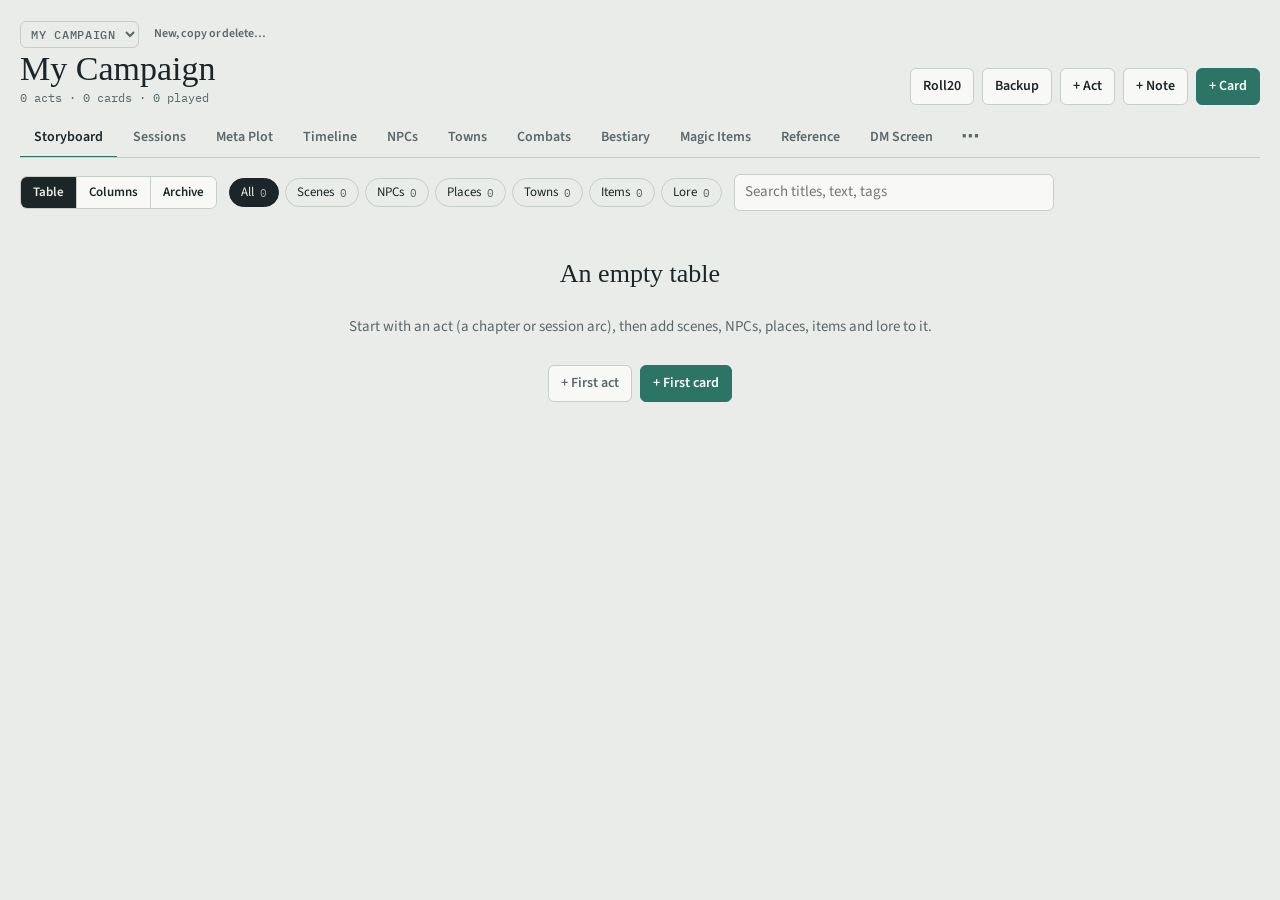
==== commit ad51d97f: "Spell links: spell names in cards, stat blocks, items and lookups open the SRD spell in a pop-up Co-" ====
--- a/index.html
+++ b/index.html
@@ -844,6 +844,16 @@
 .mi-notes { margin-top: 12px; padding: 8px 12px; border-left: 3px solid var(--accent); background: color-mix(in srgb, var(--accent) 7%, transparent); border-radius: 0 6px 6px 0; font-size: 14px; }
 .mi-notes p { margin: 4px 0 0; }
 .mi-edit { display: grid; gap: 10px; }
+
+/* spell links and the spell pop-up */
+.spell-link { all: unset; cursor: pointer; color: var(--accent); text-decoration: underline dotted; text-underline-offset: 2px; font: inherit; }
+.spell-link:hover { text-decoration-style: solid; }
+.spell-link:focus-visible { outline: 2px solid var(--accent); outline-offset: 1px; border-radius: 2px; }
+.spell-pop-wrap { position: fixed; inset: 0; z-index: 60; background: rgba(0,0,0,.35); display: grid; place-items: center; padding: 16px; }
+.spell-pop-wrap[hidden] { display: none; }
+.spell-pop { position: relative; background: var(--surface); color: var(--ink); border-radius: 12px; box-shadow: 0 12px 40px rgba(0,0,0,.3); width: min(560px, 100%); max-height: min(80vh, 720px); overflow: auto; padding: 18px 20px; display: grid; gap: 10px; }
+.spell-pop-x { position: absolute; top: 10px; right: 10px; }
+.spell-pop .statblock { margin: 0; }
 
 </style>
 
@@ -6026,6 +6036,92 @@
   const p = h.nextElementSibling; if (p && p.classList.contains("hint")) p.textContent = "A homebrew file (JSON) with magic items, creatures and storyboard cards, or a CSV of items. Items go to the Magic Items tab, creatures to the Bestiary, cards to the Table in a group named after the book. Importing the same file again updates what it added.";
 })();
 
+/* ===================== Spell links =====================
+   Spell names in displayed text (card text on the Table, stat blocks and their
+   Spellcasting lines, magic items, Quick Lookup, the timeline…) become links that
+   open the full SRD 5.2 spell in a pop-up. Text you're typing in a box is never
+   touched. Multi-word spells link anywhere ("hold person", "Cure Wounds");
+   one-word spells only when written with a capital in the middle of a sentence
+   and not part of a longer name, so "casts Shield" links but "Shield Bash",
+   "the Second Light" and a sentence starting with "Fear" don't. */
+const SPELL_BY = new Map(SRD.spells.map((s, n) => [s.n.toLowerCase(), n]));
+const SPELL_SKIP1 = new Set(["light", "resistance", "darkvision", "creation"]); // too common as rules words
+const reEsc = s => s.replace(/[.*+?^${}()|[\]\\]/g, "\\$&");
+const SPELLS_MULTI = SRD.spells.map(s => s.n).filter(n => /[\s/]/.test(n)).sort((a, b) => b.length - a.length);
+const SPELLS_ONE = SRD.spells.map(s => s.n).filter(n => !/[\s/]/.test(n) && !SPELL_SKIP1.has(n.toLowerCase())).sort((a, b) => b.length - a.length);
+const RE_MULTI = new RegExp(`(?<![\\w'’])(${SPELLS_MULTI.map(reEsc).join("|")})(?![\\w'’])`, "gi");
+const RE_ONE = new RegExp(`(?<![\\w'’])(${SPELLS_ONE.map(reEsc).join("|")})(?![\\w'’])`, "g");
+const SPELL_NO = "input,textarea,select,option,button,a,script,style,h1,h2,h3,h4,.sb-head,.spell-link,.spell-pop,.spell-list,.mlist,.lvl-row,[contenteditable],.tabs,.screen-bar,label > span";
+function spellMatches(text) {
+  const out = [];
+  for (const m of text.matchAll(RE_MULTI)) out.push([m.index, m[0]]);
+  for (const m of text.matchAll(RE_ONE)) {
+    const i = m.index, w = m[0];
+    if (out.some(([a, s]) => i < a + s.length && a < i + w.length)) continue;
+    const before = text.slice(0, i), after = text.slice(i + w.length);
+    if (!/\S/.test(before) || /[.!?]["'”’)]*\s*$/.test(before) || /\n\s*$/.test(before)) continue; // start of text, sentence or line
+    if (/[A-Z][\w'’]*\s+$/.test(before) && !/(^|\s)(I|A)\s+$/.test(before)) continue;           // after a capitalised word: part of a name
+    if (/^\s+[A-Z][a-z]/.test(after)) continue;                                                 // before a capitalised word: "Shield Bash"
+    out.push([i, w]);
+  }
+  return out.sort((a, b) => a[0] - b[0]);
+}
+function linkSpells(root) {
+  if (!root || root.nodeType !== 1 || root.closest?.(SPELL_NO)) return;
+  const walk = document.createTreeWalker(root, NodeFilter.SHOW_TEXT, { acceptNode: t => t.nodeValue.length > 2 && !t.parentElement.closest(SPELL_NO) ? NodeFilter.FILTER_ACCEPT : NodeFilter.FILTER_REJECT });
+  const nodes = []; while (walk.nextNode()) nodes.push(walk.currentNode);
+  for (const t of nodes) {
+    const text = t.nodeValue, hits = spellMatches(text); if (!hits.length) continue;
+    const frag = document.createDocumentFragment(); let at = 0;
+    for (const [i, w] of hits) {
+      if (i < at) continue;
+      frag.append(text.slice(at, i));
+      const b = document.createElement("button"); b.type = "button"; b.className = "spell-link"; b.dataset.spell = SPELL_BY.get(w.toLowerCase()); b.textContent = w; b.title = "Show the spell";
+      frag.append(b); at = i + w.length;
+    }
+    frag.append(text.slice(at)); t.replaceWith(frag);
+  }
+}
+/* re-link whatever the app redraws */
+let spellQueue = new Set(), spellRaf = 0;
+new MutationObserver(muts => {
+  for (const m of muts) {
+    if (m.type === "characterData") { if (m.target.parentElement && !m.target.parentElement.closest(".spell-link")) spellQueue.add(m.target.parentElement); continue; }
+    for (const n of m.addedNodes) { if (n.nodeType === 1 && !n.classList?.contains("spell-link")) spellQueue.add(n); else if (n.nodeType === 3 && n.parentElement) spellQueue.add(n.parentElement); }
+  }
+  if (spellQueue.size && !spellRaf) spellRaf = requestAnimationFrame(() => { spellRaf = 0; const q = [...spellQueue]; spellQueue = new Set(); for (const el of q) if (el.isConnected) linkSpells(el); });
+}).observe(document.body, { childList: true, subtree: true, characterData: true });
+requestAnimationFrame(() => linkSpells(document.body));
+
+/* the pop-up */
+function spellPop(n, from) {
+  const s = SRD.spells[n]; if (!s) return;
+  let pop = document.getElementById("spell-pop");
+  if (!pop) { pop = document.createElement("div"); pop.id = "spell-pop"; pop.className = "spell-pop-wrap"; document.body.appendChild(pop); }
+  pop.innerHTML = `<div class="spell-pop" role="dialog" aria-modal="true" aria-label="${esc(s.n)}">
+    <button type="button" class="icon-btn spell-pop-x" data-spellpop="close" aria-label="Close">×</button>
+    ${refDetail({ cat: "spells", x: s, name: s.n })}
+    <div class="actions"><button type="button" class="btn small" data-spellpop="ref" data-n="${n}">Open in Reference</button></div>
+    <p class="credit">${SRD_CREDIT}</p></div>`;
+  pop.hidden = false; pop._from = from;
+  pop.querySelector(".spell-pop-x").focus();
+}
+function spellPopClose() { const pop = document.getElementById("spell-pop"); if (!pop || pop.hidden) return; pop.hidden = true; pop._from?.focus?.(); }
+document.addEventListener("pointerdown", e => { if (e.target.closest?.(".spell-link")) e.stopPropagation(); }, true);
+document.addEventListener("click", e => {
+  const l = e.target.closest?.(".spell-link");
+  if (l) { e.preventDefault(); e.stopPropagation(); spellPop(Number(l.dataset.spell), l); return; }
+  const p = e.target.closest?.("[data-spellpop]");
+  if (p) {
+    e.stopPropagation();
+    if (p.dataset.spellpop === "ref") { const s = SRD.spells[Number(p.dataset.n)]; spellPopClose(); S.ref.q = s.n; S.ref.cat = "spells"; S.sel.reference = null; setTab("reference"); }
+    else spellPopClose();
+    return;
+  }
+  if (e.target.id === "spell-pop") spellPopClose();
+}, true);
+document.addEventListener("keydown", e => { if (e.key === "Escape" && document.getElementById("spell-pop") && !document.getElementById("spell-pop").hidden) { e.stopPropagation(); spellPopClose(); } }, true);
+
 
 /* ---------- boot ---------- */
 
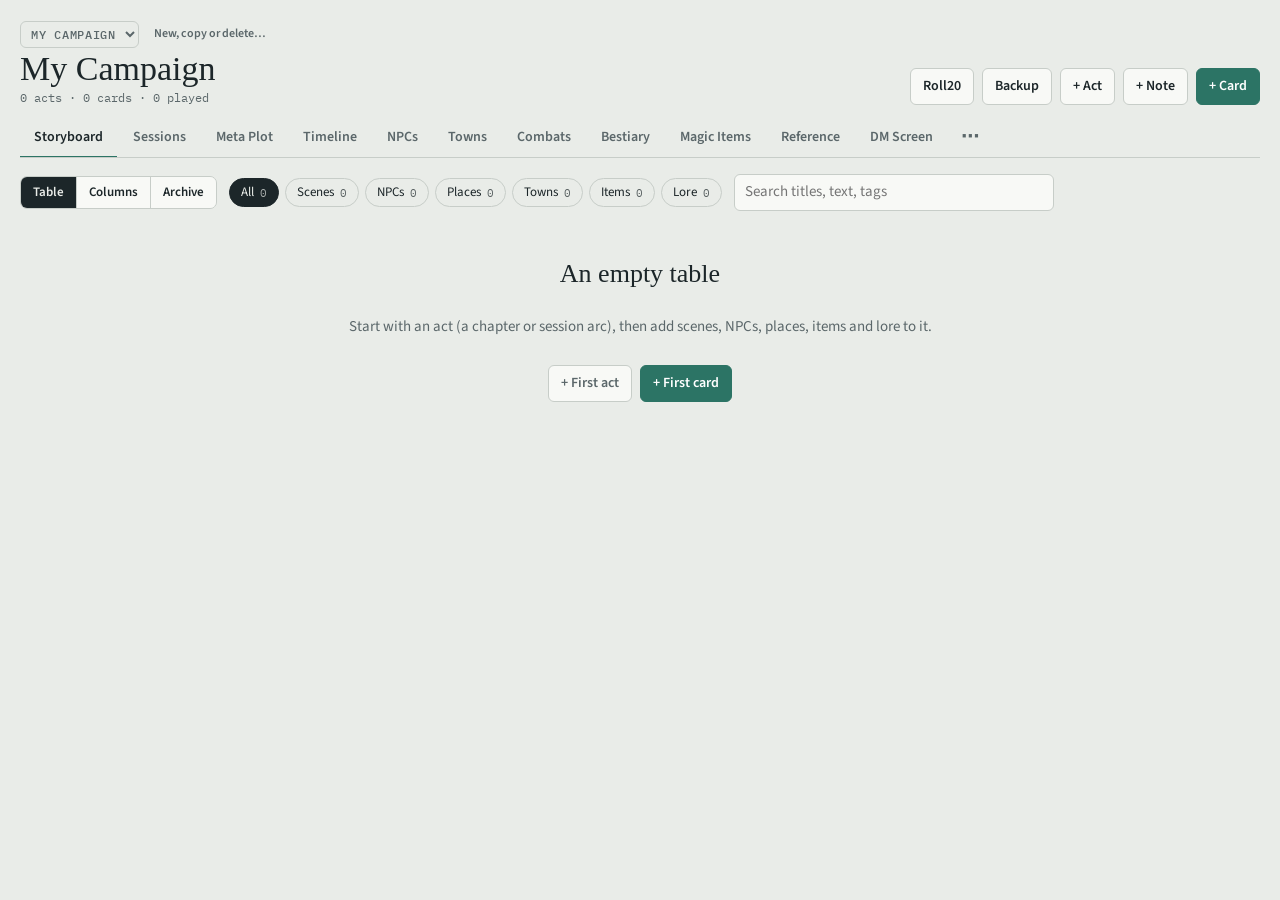
==== commit f8b79165: "Automatic GitHub sync: load the newest save on open and on return, save shortly after changes, ask o" ====
--- a/index.html
+++ b/index.html
@@ -854,6 +854,13 @@
 .spell-pop { position: relative; background: var(--surface); color: var(--ink); border-radius: 12px; box-shadow: 0 12px 40px rgba(0,0,0,.3); width: min(560px, 100%); max-height: min(80vh, 720px); overflow: auto; padding: 18px 20px; display: grid; gap: 10px; }
 .spell-pop-x { position: absolute; top: 10px; right: 10px; }
 .spell-pop .statblock { margin: 0; }
+
+/* GitHub sync status */
+.gh-auto { display: flex; gap: 8px; align-items: flex-start; font-size: 14px; }
+.gh-auto input { margin-top: 3px; accent-color: var(--accent); }
+#gh-quick.gh-ok::before { content: "✓ "; color: var(--accent); }
+#gh-quick[data-gh-state="dirty"], #gh-quick[data-gh-state="saving"] { opacity: .85; }
+#gh-quick[data-gh-state="offline"], #gh-quick[data-gh-state="empty"] { border-color: var(--bad, #b44); }
 
 </style>
 
@@ -4028,15 +4035,17 @@
   return `<div class="statblock"><div class="sb-head"><h2>${esc(x.n)}</h2><div class="sb-type">${esc(refSub(r))}</div></div>${head}
     <div class="ref-body">${md(x.d) || `<p class="hint">No description.</p>`}${x.h ? `<h4>Using a higher-level spell slot</h4>${md(x.h)}` : ""}</div></div>`;
 }
+/* categories in the Reference filter, with counts (other files add imported ones) */
+function refCats() { return REF_CATS.map(([c, l]) => [c, l, SRD[c].length]); }
 function renderReference() {
   const list = refSearch(S.ref.q, S.ref.cat);
   const id = pickSel("reference", list.map(r => ({ id: r.key })));
   const items = list.map(r => ({ id: r.key, title: r.name, sub: refSub(r), badge: S.ref.cat ? "" : `<span class="mono hint">${esc(r.label)}</span>` }));
   const filters = `<input id="ref-q" type="search" data-q="ref" placeholder="Search spells, items, rules…" aria-label="Search the reference" value="${esc(S.ref.q)}">
-    <select data-change="ref-cat" aria-label="Category"><option value="">Everything</option>${REF_CATS.map(([c, l]) => `<option value="${c}" ${c === S.ref.cat ? "selected" : ""}>${l} (${SRD[c].length})</option>`).join("")}</select>`;
+    <select data-change="ref-cat" aria-label="Category"><option value="">Everything</option>${refCats().map(([c, l, n]) => `<option value="${c}" ${c === S.ref.cat ? "selected" : ""}>${l} (${n})</option>`).join("")}</select>`;
   const r = id && (list.find(x => x.key === id) || REF_ALL.find(x => x.key === id));
   return `<div class="mod">${listPane({ mod: "reference", title: "Reference", items, sel: id, empty: "Nothing matches.", filters })}
-    ${r ? `<section class="mdetail" aria-label="${esc(r.name)}">${refDetail(r)}<p class="credit">${SRD_CREDIT}</p></section>` : emptyDetail("Nothing matches", "Try a shorter word, or search Everything.")}</div>`;
+    ${r ? `<section class="mdetail" aria-label="${esc(r.name)}">${refDetail(r)}${r.hb ? "" : `<p class="credit">${SRD_CREDIT}</p>`}</section>` : emptyDetail("Nothing matches", "Try a shorter word, or search Everything.")}</div>`;
 }
 CHANGES["ref-cat"] = (d, el) => { S.ref.cat = el.value; renderModule(); };
 
@@ -5359,18 +5368,22 @@
 }
 const ghWhen = d => d ? new Date(d).toLocaleString([], { dateStyle: "medium", timeStyle: "short" }) : "";
 
-async function ghSave(force) {
-  const c = ghCfg(), msg = $("#gh-msg"), btns = [$("#gh-save"), $("#gh-quick")].filter(Boolean);
+async function ghSave(force, auto) {
+  const c = ghCfg(), msg = auto ? null : $("#gh-msg"), btns = auto ? [] : [$("#gh-save"), $("#gh-quick")].filter(Boolean);
   btns.forEach(b => b && (b.disabled = true));
+  if (auto) ghStatus("saving");
   try {
     msg && (msg.textContent = "Checking GitHub…");
     const remote = await ghRemote();
+    if (auto && remote && remote.sha !== c.sha) { ghStatus("conflict", remote); return; }
     if (remote && remote.sha !== c.sha && !force) {
       if (msg) msg.innerHTML = `<span class="err">GitHub has a newer save${remote.date ? ` from ${esc(ghWhen(remote.date))}` : ""}, probably from another computer. Saving now replaces it (the old one stays in GitHub's history).</span>
         <div class="actions"><button type="button" class="btn small" data-gh="load">Load that save first</button><button type="button" class="btn small danger" data-gh="save-force">Save anyway</button></div>`;
       openSheet("#backup"); return;
     }
     const { data, missing } = await exportAll(t => msg && (msg.textContent = t));
+    const cardCount = data.campaigns.reduce((n, x) => n + (x.cards || []).length, 0);
+    if (auto && remote && remote.size > 50000 && cardCount === 0) { ghStatus("empty"); return; } // never let an empty browser replace a real save
     msg && (msg.textContent = "Sending to GitHub…");
     const body = { message: `Storyboard save: ${data.campaigns.length} campaign${data.campaigns.length === 1 ? "" : "s"}, ${new Date().toLocaleString()}`, content: toB64(JSON.stringify(data)) };
     if (remote) body.sha = remote.sha;
@@ -5378,11 +5391,15 @@
     if (!res.ok) throw new Error(await ghWhy(res));
     const j = await res.json();
     ghSet({ ...ghCfg(), sha: j.content.sha, saved: new Date().toISOString() });
-    toast(`Saved to GitHub${missing ? ` (${missing} picture${missing === 1 ? "" : "s"} couldn't be added)` : ""}`);
-    ghRender(`<span class="ok">Saved ${data.campaigns.length} campaign${data.campaigns.length === 1 ? "" : "s"} to ${esc(c.repo)}.</span>`);
+    if (ghDirtySince() <= ghSaveStarted) ghClean();
+    if (auto) ghStatus("synced"); else {
+      ghClean(); ghStatus("synced");
+      toast(`Saved to GitHub${missing ? ` (${missing} picture${missing === 1 ? "" : "s"} couldn't be added)` : ""}`);
+      ghRender(`<span class="ok">Saved ${data.campaigns.length} campaign${data.campaigns.length === 1 ? "" : "s"} to ${esc(c.repo)}.</span>`);
+    }
   } catch (e) {
     const t = e.message === "Failed to fetch" ? "Couldn't reach GitHub. Check your internet connection." : e.message;
-    if (msg) msg.innerHTML = `<span class="err">${esc(t)}</span>`; else toast(t);
+    if (auto) ghStatus("offline", null, t); else if (msg) msg.innerHTML = `<span class="err">${esc(t)}</span>`; else toast(t);
   } finally { btns.forEach(b => b && (b.disabled = false)); }
 }
 async function ghLoad() {
@@ -5395,9 +5412,10 @@
     if (!res.ok) throw new Error(await ghWhy(res));
     const camps = campaignsIn(parseBackupText(await res.text()));
     if (!camps || !camps.length) { msg.innerHTML = `<span class="err">The save on GitHub has no campaigns in it.</span>`; return; }
-    ghSet({ ...ghCfg(), sha: remote.sha });
-    offerImport(camps, msg);
-    msg.insertAdjacentHTML("afterbegin", `<p class="hint">Save from ${esc(ghWhen(remote.date) || "GitHub")}. Choose what to load:</p>`);
+    ghPending = { camps, sha: remote.sha };
+    msg.innerHTML = `<p class="hint" style="margin:0">Save from ${esc(ghWhen(remote.date) || "GitHub")}: ${camps.map(x => `<b>${esc(x.name || "Campaign")}</b> (${(x.cards || []).length} cards)`).join(", ")}.
+      Loading updates these campaigns in this browser (or adds them if they're not here yet). Campaigns that are only in this browser are kept.</p>
+      <div class="actions"><button type="button" class="btn primary small" data-gh="load-go">Load</button></div>`;
   } catch (e) { msg.innerHTML = `<span class="err">${esc(e.message === "Failed to fetch" ? "Couldn't reach GitHub. Check your internet connection." : e.message)}</span>`; }
 }
 async function ghConnect() {
@@ -5433,6 +5451,7 @@
     <div id="gh-msg" aria-live="polite"></div>`;
   return `<h3 class="section-title">GitHub (private repo)</h3>
     <p class="hint" style="margin:0">Connected to <b>${esc(c.repo)}</b>.${c.saved ? ` Last saved from this browser ${esc(ghWhen(c.saved))}.` : ""}</p>
+    <label class="gh-auto"><input type="checkbox" id="gh-auto" ${c.auto === false ? "" : "checked"}> Sync automatically: load the newest save when the page opens and save a few seconds after each change</label>
     <div class="actions"><button type="button" class="btn primary" id="gh-save" data-gh="save">Save to GitHub</button><button type="button" class="btn" data-gh="load">Load from GitHub</button>
       <a class="btn ghost" href="https://github.com/${esc(c.repo)}/commits" target="_blank" rel="noopener">History</a><button type="button" class="btn ghost" data-gh="forget">Disconnect this browser</button></div>
     <div id="gh-msg" aria-live="polite"></div>`;
@@ -5442,6 +5461,77 @@
   box.innerHTML = ghSection();
   if (note) $("#gh-msg").innerHTML = note;
   const q = $("#gh-quick"); if (q) q.hidden = !ghCfg();
+  if (typeof ghStatus === "function" && ghCfg()) ghStatus(ghState || (ghDirtySince() ? "dirty" : "synced"));
+}
+/* ----- automatic sync -----
+   This browser remembers which save it last loaded or made (cfg.sha) and whether
+   it has changes since (sb-gh-dirty). On opening, and when you come back to the
+   tab: if GitHub has a newer save and nothing changed here, it loads it; if both
+   changed, it asks. A few seconds after you change something, it saves, but only
+   if GitHub still has the save this browser knows (otherwise it asks). */
+const GH_DIRTY = "sb-gh-dirty";
+let ghPending = null;
+async function ghLoadGo() {
+  const p = ghPending, msg = $("#gh-msg"); if (!p) return;
+  ghLoadingNow = true;
+  try { await restoreAll({ campaigns: p.camps }, msg); ghSet({ ...ghCfg(), sha: p.sha }); ghClean(); ghPending = null; ghStatus("synced"); toast("Loaded from GitHub"); }
+  catch (e) { handleWriteError(e); }
+  finally { ghLoadingNow = false; }
+}
+let ghTimer = 0, ghSaveStarted = 0, ghLoadingNow = false;
+const ghAutoOn = () => { const c = ghCfg(); return !!(c && c.sha && c.auto !== false); };
+const ghDirtySince = () => int(lsGet(GH_DIRTY, 0));
+function ghClean() { try { localStorage.removeItem(GH_DIRTY); } catch {} }
+function ghMarkDirty() {
+  if (ghLoadingNow || !ghCfg()) return;
+  if (!ghDirtySince()) lsSet(GH_DIRTY, Date.now());
+  ghStatus("dirty");
+  if (!ghAutoOn()) return;
+  clearTimeout(ghTimer);
+  ghTimer = setTimeout(() => { ghSaveStarted = Date.now(); ghSave(false, true); }, window.__ghDelay || 15000);
+}
+if (window.__STANDALONE) { const _ghW = W; W = function (p) { ghMarkDirty(); return _ghW(p); }; }
+let ghState = "";
+function ghStatus(st, remote, why) {
+  ghState = st;
+  const q = $("#gh-quick"); if (!q) return;
+  const c = ghCfg(); q.hidden = !c;
+  const L = { synced: ["Synced", "Everything here is saved to GitHub"], dirty: [ghAutoOn() ? "Saving soon…" : "Save to GitHub", "Changes here aren't on GitHub yet. Click to save now."],
+    saving: ["Saving…", "Saving to GitHub"], conflict: ["Newer save on GitHub", "Another computer saved since this one last synced. Click to choose what to keep."],
+    offline: ["Not synced", why || "Couldn't reach GitHub. It will try again."], empty: ["Not synced", "This browser has no campaigns, so it won't replace the save on GitHub. Load it from Backup."] }[st] || ["Save to GitHub", ""];
+  q.textContent = L[0]; q.title = L[1]; q.dataset.ghState = st;
+  q.classList.toggle("gh-newer", st === "conflict"); q.classList.toggle("gh-ok", st === "synced");
+  if (st === "conflict") showGhConflict(remote);
+}
+function showGhConflict(remote) {
+  const box = $("#gh-box"); if (!box) return;
+  const m = $("#gh-msg");
+  if (m) m.innerHTML = `<span class="err">GitHub has a newer save${remote?.date ? ` from ${esc(ghWhen(remote.date))}` : ""} and this browser has changes of its own. Choose which to keep (the other stays in GitHub's history).</span>
+    <div class="actions"><button type="button" class="btn small" data-gh="load">Load GitHub's save</button><button type="button" class="btn small danger" data-gh="save-force">Keep this browser's and save</button></div>`;
+}
+async function ghCheckRemote() {
+  const c = ghCfg(); if (!c || !c.sha || !navigator.onLine || ghLoadingNow) return;
+  try {
+    const r = await ghRemote(); if (!r) return;
+    if (r.sha === c.sha) { ghStatus(ghDirtySince() ? "dirty" : "synced"); if (ghDirtySince() && ghAutoOn()) ghMarkDirty(); return; }
+    if (ghDirtySince() || c.auto === false) { ghStatus("conflict", r); toast(`There's a newer save on GitHub${r.date ? ` from ${ghWhen(r.date)}` : ""}. Open Backup to choose what to keep.`); return; }
+    await ghAutoLoad(r);
+  } catch {}
+}
+async function ghAutoLoad(remote) {
+  const c = ghCfg();
+  ghLoadingNow = true; ghStatus("saving"); $("#gh-quick") && ($("#gh-quick").textContent = "Loading…");
+  try {
+    const res = await ghApi(`/repos/${c.repo}/contents/${GH_FILE}`, { headers: { Accept: "application/vnd.github.raw+json" } });
+    if (!res.ok) throw new Error(await ghWhy(res));
+    const camps = campaignsIn(parseBackupText(await res.text()));
+    if (!camps || !camps.length) return;
+    await restoreAll({ campaigns: camps }, document.createElement("span"));
+    ghSet({ ...ghCfg(), sha: remote.sha }); ghClean();
+    toast(`Loaded the latest save from GitHub${remote.date ? ` (${ghWhen(remote.date)})` : ""}`);
+  } catch (e) { ghStatus("offline", null, e.message); return; }
+  finally { ghLoadingNow = false; }
+  ghStatus("synced");
 }
 if (window.__STANDALONE) {
   $("#file-msg").insertAdjacentHTML("afterend", `<div id="gh-box" class="gh-box"></div>`);
@@ -5451,18 +5541,23 @@
     const b = e.target.closest("[data-gh]"); if (!b) return;
     const a = b.dataset.gh;
     if (a === "connect") ghConnect();
-    if (a === "save") { if (b.id === "gh-quick") $("#gh-msg").textContent = ""; ghSave(false); }
+    if (a === "save") { if (b.id === "gh-quick" && ghState === "conflict") { openSheet("#backup"); return; } if (b.id === "gh-quick") $("#gh-msg").textContent = ""; ghSave(false); }
     if (a === "save-force") ghSave(true);
     if (a === "load") ghLoad();
+    if (a === "load-go") ghLoadGo();
     if (a === "forget") { if (!b.classList.contains("armed")) { b.classList.add("armed"); b.textContent = "Click again to disconnect"; return; } ghSet(null); ghRender(`<span class="ok">Disconnected. Your campaigns in this browser are unchanged.</span>`); }
   });
   document.addEventListener("keydown", e => { if (e.key === "Enter" && (e.target.id === "gh-token" || e.target.id === "gh-repo")) ghConnect(); });
-  // on opening: say so if another computer has saved since this browser last saved or loaded
-  setTimeout(async () => {
-    const c = ghCfg(); if (!c || !navigator.onLine) return;
-    try { const r = await ghRemote(); if (r && c.sha && r.sha !== c.sha) { toast(`There's a newer save on GitHub${r.date ? ` from ${ghWhen(r.date)}` : ""}. Open Backup → Load from GitHub to get it.`); const q = $("#gh-quick"); if (q) q.classList.add("gh-newer"); } } catch {}
-  }, 2500);
-}
+  document.addEventListener("change", e => { if (e.target.id === "gh-auto") { ghSet({ ...ghCfg(), auto: e.target.checked }); ghStatus(ghDirtySince() ? "dirty" : "synced"); if (e.target.checked && ghDirtySince()) ghMarkDirty(); } });
+  setTimeout(ghCheckRemote, 2500);
+  document.addEventListener("visibilitychange", () => {
+    if (document.visibilityState === "hidden") { if (ghAutoOn() && ghDirtySince()) { clearTimeout(ghTimer); ghSave(false, true); } }
+    else setTimeout(ghCheckRemote, 500);
+  });
+  window.addEventListener("online", () => setTimeout(ghCheckRemote, 500));
+  ghStatus(ghDirtySince() ? "dirty" : "synced");
+}
+
 
 /* ===================== Historical Timeline =====================
    Events and eras of your world's history, per campaign (gmx/<board>/timeline).
@@ -6044,13 +6139,22 @@
    one-word spells only when written with a capital in the middle of a sentence
    and not part of a longer name, so "casts Shield" links but "Shield Bash",
    "the Second Light" and a sentence starting with "Fear" don't. */
-const SPELL_BY = new Map(SRD.spells.map((s, n) => [s.n.toLowerCase(), n]));
+/* spell names → key ("12" for SRD spell 12, "rh:<id>" for an imported spell) */
+let SPELL_BY = new Map(), RE_MULTI = /$^/, RE_ONE = /$^/, spellSig = "";
 const SPELL_SKIP1 = new Set(["light", "resistance", "darkvision", "creation"]); // too common as rules words
 const reEsc = s => s.replace(/[.*+?^${}()|[\]\\]/g, "\\$&");
-const SPELLS_MULTI = SRD.spells.map(s => s.n).filter(n => /[\s/]/.test(n)).sort((a, b) => b.length - a.length);
-const SPELLS_ONE = SRD.spells.map(s => s.n).filter(n => !/[\s/]/.test(n) && !SPELL_SKIP1.has(n.toLowerCase())).sort((a, b) => b.length - a.length);
-const RE_MULTI = new RegExp(`(?<![\\w'’])(${SPELLS_MULTI.map(reEsc).join("|")})(?![\\w'’])`, "gi");
-const RE_ONE = new RegExp(`(?<![\\w'’])(${SPELLS_ONE.map(reEsc).join("|")})(?![\\w'’])`, "g");
+function spellIndex(extra = []) {
+  const all = [...SRD.spells.map((s, n) => [s.n, String(n)]), ...extra];
+  const sig = all.length + "|" + extra.map(e => e[0]).join("|"); if (sig === spellSig) return false; spellSig = sig;
+  SPELL_BY = new Map(all.map(([n, k]) => [n.toLowerCase(), k]));
+  const names = all.map(e => e[0]);
+  const multi = names.filter(n => /[\s/]/.test(n)).sort((a, b) => b.length - a.length);
+  const one = names.filter(n => !/[\s/]/.test(n) && !SPELL_SKIP1.has(n.toLowerCase())).sort((a, b) => b.length - a.length);
+  RE_MULTI = multi.length ? new RegExp(`(?<![\\w'’])(${multi.map(reEsc).join("|")})(?![\\w'’])`, "gi") : /$^/g;
+  RE_ONE = one.length ? new RegExp(`(?<![\\w'’])(${one.map(reEsc).join("|")})(?![\\w'’])`, "g") : /$^/g;
+  return true;
+}
+spellIndex();
 const SPELL_NO = "input,textarea,select,option,button,a,script,style,h1,h2,h3,h4,.sb-head,.spell-link,.spell-pop,.spell-list,.mlist,.lvl-row,[contenteditable],.tabs,.screen-bar,label > span";
 function spellMatches(text) {
   const out = [];
@@ -6076,7 +6180,7 @@
     for (const [i, w] of hits) {
       if (i < at) continue;
       frag.append(text.slice(at, i));
-      const b = document.createElement("button"); b.type = "button"; b.className = "spell-link"; b.dataset.spell = SPELL_BY.get(w.toLowerCase()); b.textContent = w; b.title = "Show the spell";
+      const b = document.createElement("button"); b.type = "button"; b.className = "spell-link"; b.dataset.spell = SPELL_BY.get(w.toLowerCase()) ?? ""; b.textContent = w; b.title = "Show the spell";
       frag.append(b); at = i + w.length;
     }
     frag.append(text.slice(at)); t.replaceWith(frag);
@@ -6094,15 +6198,16 @@
 requestAnimationFrame(() => linkSpells(document.body));
 
 /* the pop-up */
-function spellPop(n, from) {
-  const s = SRD.spells[n]; if (!s) return;
+function spellPop(key, from) {
+  const imp = String(key).startsWith("rh:") && typeof refhbSpell === "function" ? refhbSpell(String(key).slice(3)) : null;
+  const n = imp ? -1 : Number(key), s = imp ? imp.x : SRD.spells[n]; if (!s) return;
   let pop = document.getElementById("spell-pop");
   if (!pop) { pop = document.createElement("div"); pop.id = "spell-pop"; pop.className = "spell-pop-wrap"; document.body.appendChild(pop); }
   pop.innerHTML = `<div class="spell-pop" role="dialog" aria-modal="true" aria-label="${esc(s.n)}">
     <button type="button" class="icon-btn spell-pop-x" data-spellpop="close" aria-label="Close">×</button>
-    ${refDetail({ cat: "spells", x: s, name: s.n })}
-    <div class="actions"><button type="button" class="btn small" data-spellpop="ref" data-n="${n}">Open in Reference</button></div>
-    <p class="credit">${SRD_CREDIT}</p></div>`;
+    ${refDetail(imp || { cat: "spells", x: s, name: s.n })}
+    <div class="actions"><button type="button" class="btn small" data-spellpop="ref" data-name="${esc(s.n)}">Open in Reference</button></div>
+    ${imp ? "" : `<p class="credit">${SRD_CREDIT}</p>`}</div>`;
   pop.hidden = false; pop._from = from;
   pop.querySelector(".spell-pop-x").focus();
 }
@@ -6110,11 +6215,11 @@
 document.addEventListener("pointerdown", e => { if (e.target.closest?.(".spell-link")) e.stopPropagation(); }, true);
 document.addEventListener("click", e => {
   const l = e.target.closest?.(".spell-link");
-  if (l) { e.preventDefault(); e.stopPropagation(); spellPop(Number(l.dataset.spell), l); return; }
+  if (l) { e.preventDefault(); e.stopPropagation(); spellPop(l.dataset.spell, l); return; }
   const p = e.target.closest?.("[data-spellpop]");
   if (p) {
     e.stopPropagation();
-    if (p.dataset.spellpop === "ref") { const s = SRD.spells[Number(p.dataset.n)]; spellPopClose(); S.ref.q = s.n; S.ref.cat = "spells"; S.sel.reference = null; setTab("reference"); }
+    if (p.dataset.spellpop === "ref") { spellPopClose(); S.ref.q = p.dataset.name; S.ref.cat = "spells"; S.sel.reference = null; setTab("reference"); }
     else spellPopClose();
     return;
   }
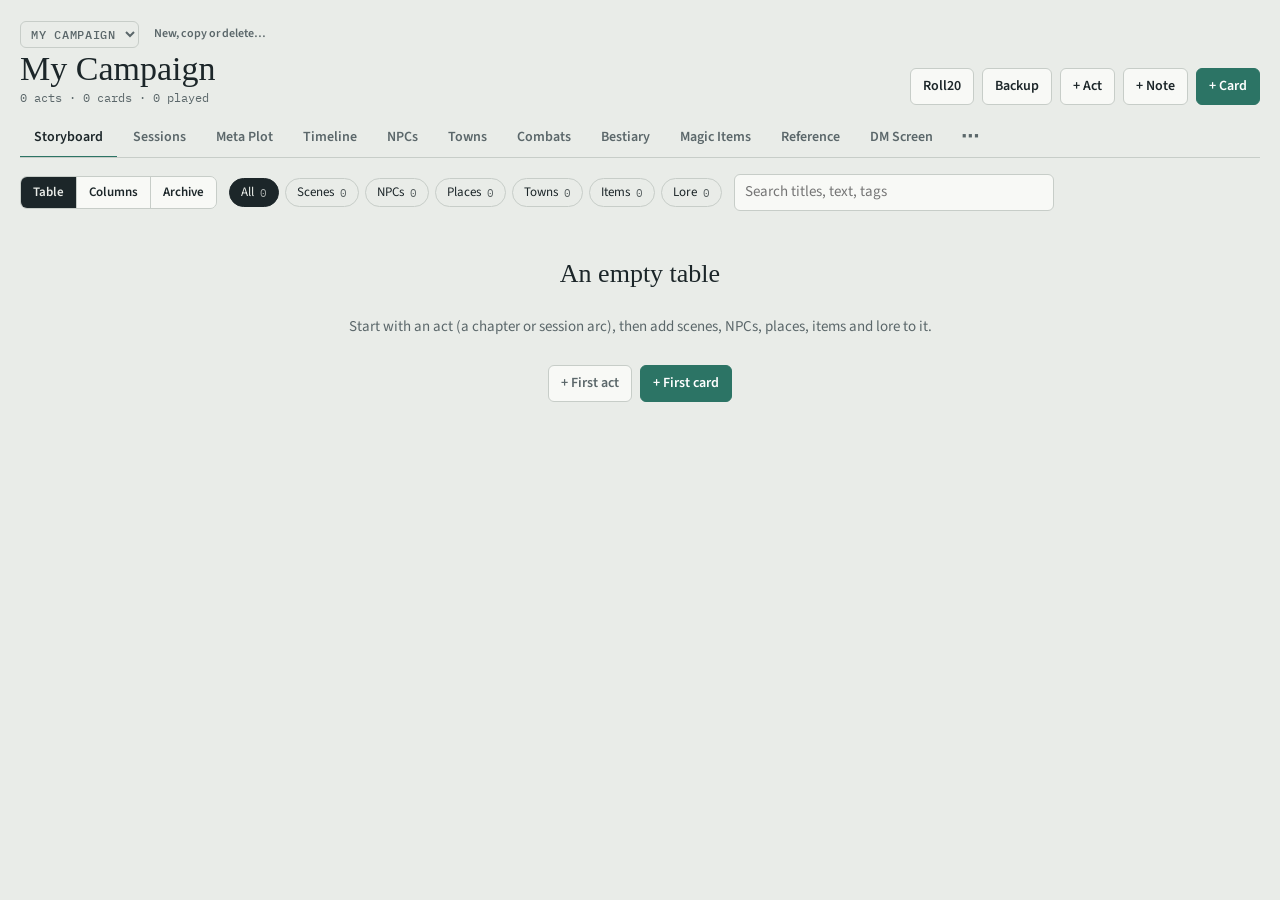
==== commit 7dfbf30c: "Import homebrew: reference entries (spells, feats, subclasses, backgrounds, species, equipment, vehi" ====
--- a/index.html
+++ b/index.html
@@ -4055,7 +4055,7 @@
   const res = S.quick.q.trim() ? refSearch(S.quick.q, "", 12) : [];
   return `<h2>Quick Lookup</h2>
     <input id="quick-q" class="spell-search" type="search" data-q="quick" placeholder="Any spell, item, condition, creature, or your own…" aria-label="Quick lookup" value="${esc(S.quick.q)}">
-    <div class="quick-list" data-keep-scroll="quick">${res.map(r => `<details ${S.quick.open === r.key ? "open" : ""} data-quick="${esc(r.key)}"><summary><b>${esc(r.name)}</b> ${r.hb ? `<span class="hb-tag">${r.card ? "Your item" : r.mi ? esc(r.mi.book || "Homebrew") : "Homebrew"}</span> ` : ""}<span class="hint">${r.hb ? "" : esc(r.label) + " · "}${esc(refSub(r))}</span></summary>${refDetail(r)}</details>`).join("")
+    <div class="quick-list" data-keep-scroll="quick">${res.map(r => `<details ${S.quick.open === r.key ? "open" : ""} data-quick="${esc(r.key)}"><summary><b>${esc(r.name)}</b> ${r.hb ? `<span class="hb-tag">${r.card ? "Your item" : (r.mi || r.rh) ? esc((r.mi || r.rh).book || "Homebrew") : "Homebrew"}</span> ` : ""}<span class="hint">${r.hb ? "" : esc(r.label) + " · "}${esc(refSub(r))}</span></summary>${refDetail(r)}</details>`).join("")
       || (S.quick.q.trim() ? `<p class="hint">Nothing matches.</p>` : `<p class="hint">Full SRD 5.2 text for ${REF_ALL.length} entries${(n => n ? `, plus ${n} homebrew creature${n === 1 ? "" : "s"} and item${n === 1 ? "" : "s"} of your own` : "")(refHomebrew().length)}.</p>`)}</div>`;
 }
 document.addEventListener("toggle", e => { const dt = e.target.closest?.("[data-quick]"); if (dt) S.quick.open = dt.open ? dt.dataset.quick : (S.quick.open === dt.dataset.quick ? null : S.quick.open); }, true);
@@ -6084,24 +6084,32 @@
   // storyboard cards
   const cards = Array.isArray(data.cards) ? data.cards.filter(o => o && typeof o === "object" && hbPick(o, "title", "name")) : [];
   if (cards.length) {
-    const kinds = new Set(KINDS.map(k => k.id));
-    const gname = book || "Imported";
-    let gid = [...groupsMap().values()].find(g => String(g.title).trim().toLowerCase() === gname.toLowerCase())?.id;
-    if (!gid) { let spot = { x: 24, y: 24 }; try { spot = visibleSpot(G_CLOSED.w, G_CLOSED.h); } catch {} gid = "g_" + uid(); putDoc("groups", gid, { title: gname, color: "", x: spot.x, y: spot.y, open: false, z: topZAll(), created: now }, false); }
+    const kinds = new Set(KINDS.map(k => k.id)), gids = new Map();
+    const groupFor = name => {
+      const gname = String(name || book || "Imported").trim(), k = gname.toLowerCase();
+      if (gids.has(k)) return gids.get(k);
+      let gid = [...groupsMap().values()].find(g => String(g.title).trim().toLowerCase() === k)?.id;
+      if (!gid) { let spot = { x: 24, y: 24 }; try { spot = visibleSpot(G_CLOSED.w, G_CLOSED.h); } catch {} spot.x += gids.size * 300; gid = "g_" + uid(); putDoc("groups", gid, { title: gname, color: "", x: spot.x, y: spot.y, open: false, z: topZAll(), created: now }, false); }
+      gids.set(k, gid); return gid;
+    };
     let order = nextOrder("");
     for (const o of cards) {
+      const gid = groupFor(hbPick(o, "group"));
       let kind = String(hbPick(o, "kind") || "lore").toLowerCase(); if (kind === "place") kind = "location"; if (!kinds.has(kind)) kind = "lore";
       const title = String(hbPick(o, "title", "name")).trim();
       const old = [...S.cards.values()].find(c => c.kind === kind && String(c.title).toLowerCase() === title.toLowerCase());
       if (old && !old.imported) continue; // never overwrite a card you made yourself
+      const page = String(hbPick(o, "page") || ""), src = book ? `\n\n*${book}${page ? ` · p. ${page}` : ""}*` : "";
       const tags = hbPick(o, "tags"), c = { ...(old || { id: uid(), act: "", status: "planned", order: order++, color: "", imageId: "", links: [], group: gid, created: now }),
-        kind, title, body: String(hbPick(o, "body", "text", "description") || ""), tags: (Array.isArray(tags) ? tags : String(tags || "").split(",")).map(t => String(t).trim()).filter(Boolean), imported: true, updated: now };
+        kind, title, body: String(hbPick(o, "body", "text", "description") || "") + src, tags: (Array.isArray(tags) ? tags : String(tags || "").split(",")).map(t => String(t).trim()).filter(Boolean), imported: true, updated: now };
       S.cards.set(c.id, c); await R(P().cards + "/" + c.id).set(c);
       const gm = String(hbPick(o, "gm", "gmNotes", "notes") || "");
       if (gm && S.canGM) { S.gm.set(c.id, gm); await R(P().gm + "/" + c.id).set({ text: gm }); }
       old ? made.cardsUp++ : made.cards++;
     }
   }
+  const refs = Array.isArray(data.reference) ? data.reference.filter(o => o && typeof o === "object") : [];
+  if (refs.length && typeof refhbImport === "function") { const r = await refhbImport(refs, book); made.refs = r.added; made.refsUp = r.updated; }
   return made;
 }
 /* hook into the item importer: a JSON file with creatures or cards gets those too */
@@ -6109,7 +6117,7 @@
 importItemFile = async function (file, show) {
   const text = await file.text();
   let data = null; try { if (!/\.csv$/i.test(file.name)) data = parseBackupText(text); } catch {}
-  const hasMore = data && !Array.isArray(data) && ((data.creatures || []).length || (data.cards || []).length);
+  const hasMore = data && !Array.isArray(data) && ((data.creatures || []).length || (data.cards || []).length || (data.reference || []).length);
   if (!hasMore) return _importItemFileHb({ name: file.name, text: async () => text }, show);
   if (!S.canWrite || !S.canGM || !S.db) { show(`<span class="err">This copy can't save, so nothing can be imported here.</span>`); return; }
   let itemMsg = "";
@@ -6118,8 +6126,9 @@
   try {
     const m = await importHomebrew(data, show);
     const parts = [m.creatures && `${m.creatures} new creature${m.creatures === 1 ? "" : "s"}`, m.creaturesUp && `${m.creaturesUp} creature${m.creaturesUp === 1 ? "" : "s"} updated`,
-      m.cards && `${m.cards} new card${m.cards === 1 ? "" : "s"}`, m.cardsUp && `${m.cardsUp} card${m.cardsUp === 1 ? "" : "s"} updated`].filter(Boolean);
-    show(`${itemMsg ? itemMsg + "<br>" : ""}<span class="ok">${parts.join(", ") || "Nothing new"}${(m.creatures + m.creaturesUp) ? ". Creatures are in the Bestiary under Homebrew" : ""}${(m.cards + m.cardsUp) ? `. Cards are in the “${esc(data.book || "Imported")}” group on the Table` : ""}.</span>`);
+      m.cards && `${m.cards} new card${m.cards === 1 ? "" : "s"}`, m.cardsUp && `${m.cardsUp} card${m.cardsUp === 1 ? "" : "s"} updated`,
+      m.refs && `${m.refs} new reference entr${m.refs === 1 ? "y" : "ies"}`, m.refsUp && `${m.refsUp} reference entr${m.refsUp === 1 ? "y" : "ies"} updated`].filter(Boolean);
+    show(`${itemMsg ? itemMsg + "<br>" : ""}<span class="ok">${parts.join(", ") || "Nothing new"}${(m.creatures + m.creaturesUp) ? ". Creatures are in the Bestiary under Homebrew" : ""}${(m.cards + m.cardsUp) ? `. Cards are in their groups on the Table` : ""}${(m.refs || m.refsUp) ? ". Spells, feats and the rest are in Reference and Quick Lookup" : ""}.</span>`);
     toast("Homebrew imported");
   } catch (e) { handleWriteError(e); }
   render();
@@ -6227,6 +6236,78 @@
 }, true);
 document.addEventListener("keydown", e => { if (e.key === "Escape" && document.getElementById("spell-pop") && !document.getElementById("spell-pop").hidden) { e.stopPropagation(); spellPopClose(); } }, true);
 
+/* ===================== Imported reference entries =====================
+   Spells, feats, subclasses, backgrounds, species notes, equipment and vehicles
+   from other books, imported per campaign (gmx/<board>/refhb, so they travel
+   with backups and GitHub saves, never in the site's code). They appear in the
+   Reference tab and Quick Lookup with their book as a tagline, and imported
+   spells work with the spell-name pop-ups. Imported through Import homebrew:
+   { "book": "…", "reference": [ { cat, name, subtitle, description, page, notes,
+     (spells:) level, school, castingTime, range, components, duration,
+     concentration, ritual, classes, higherLevels } ] } */
+MOD_COLLS.push("refhb");
+const RH_CATS = [["spells", "Spells"], ["feats", "Feats"], ["subclasses", "Subclasses"], ["backgrounds", "Backgrounds"], ["species", "Species"], ["equipment", "Equipment"], ["vehicles", "Mounts & vehicles"]];
+const rhDocs = () => [...((S.mod && S.mod.refhb) || new Map()).values()].filter(d => d && d.name);
+function rhX(d) {
+  if (d.cat === "spells") return { n: d.name, lv: int(d.level), sc: d.school || "", ct: d.castingTime || "", rg: d.range || "", co: d.components || "", du: d.duration || "", cn: !!d.concentration, ri: !!d.ritual, cl: d.classes || "", d: d.description || "", h: d.higherLevels || "" };
+  return { n: d.name, d: d.description || "", ca: d.subtitle || "" };
+}
+function rhEntry(d) {
+  const label = (RH_CATS.find(c => c[0] === d.cat) || REF_CATS.find(c => c[0] === d.cat) || [, d.cat || "Reference"])[1];
+  return { key: "rh:" + d.id, cat: d.cat, label, x: rhX(d), rh: d, name: d.name, lname: d.name.toLowerCase(), hb: true };
+}
+/* searchable everywhere the SRD is */
+const _refHomebrewRh = refHomebrew;
+refHomebrew = function () { return [..._refHomebrewRh(), ...rhDocs().map(rhEntry)]; };
+const _refSubRh = refSub;
+refSub = function (r) { if (r.rh) return r.rh.cat === "spells" ? _refSubRh({ ...r, rh: null }) : (r.rh.subtitle || r.label); return _refSubRh(r); };
+const _refDetailRh = refDetail;
+refDetail = function (r) {
+  if (!r.rh) return _refDetailRh(r);
+  const d = r.rh, tag = `${d.book || "Imported"}${d.page ? ` · p. ${d.page}` : ""}`;
+  let html = _refDetailRh({ ...r, rh: null, card: null, mi: null });
+  html = html.replace(/<\/div><\/div>/, `</div><div class="mi-book">${esc(tag)}</div></div>`);
+  if (d.cat !== "spells" && d.subtitle) html = html.replace(/<div class="sb-type">[^<]*<\/div>/, `<div class="sb-type">${esc(d.subtitle)}</div>`);
+  if (S.canGM && d.notes) html += `<div class="mi-notes"><b>GM notes</b>${md(d.notes)}</div>`;
+  return html;
+};
+/* categories in the Reference filter: the SRD ones plus any imported ones, with counts */
+const _refCatsRh = refCats;
+refCats = function () {
+  const counts = {}; for (const d of rhDocs()) counts[d.cat] = (counts[d.cat] || 0) + 1;
+  const base = _refCatsRh().map(([c, l, n]) => [c, l, n + (counts[c] || 0)]);
+  const extra = RH_CATS.filter(([c]) => !base.some(b => b[0] === c) && counts[c]).map(([c, l]) => [c, l, counts[c]]);
+  return [...base, ...extra];
+};
+/* imported spells in the spell pop-ups */
+function refhbSpell(id) { const d = S.mod?.refhb?.get(id); return d && d.cat === "spells" ? rhEntry(d) : null; }
+const _rhRenderModule = renderModule;
+renderModule = function () {
+  const r = _rhRenderModule.apply(this, arguments);
+  if (typeof spellIndex === "function" && spellIndex(rhDocs().filter(d => d.cat === "spells").map(d => [d.name, "rh:" + d.id]))) requestAnimationFrame(() => linkSpells(document.body));
+  return r;
+};
+/* the import step, called from Import homebrew */
+async function refhbImport(list, book) {
+  const have = new Map(rhDocs().map(d => [`${(d.book || "").toLowerCase()}|${d.cat}|${d.name.toLowerCase()}`, d]));
+  const now = new Date().toISOString(); let added = 0, updated = 0;
+  const pick = (o, ...ks) => { for (const k of ks) if (o[k] != null && String(o[k]).trim() !== "") return o[k]; return ""; };
+  for (const o of list) {
+    const name = String(pick(o, "name", "title")).trim(); if (!name) continue;
+    const cat = String(pick(o, "cat", "category") || "feats").toLowerCase();
+    const b = String(pick(o, "book") || book || "Imported");
+    const doc = { cat, name, book: b, page: String(pick(o, "page")), subtitle: String(pick(o, "subtitle")), description: String(pick(o, "description", "summary", "text")), notes: String(pick(o, "notes", "gm")) };
+    if (cat === "spells") Object.assign(doc, { level: int(pick(o, "level")), school: String(pick(o, "school")), castingTime: String(pick(o, "castingTime")), range: String(pick(o, "range")), components: String(pick(o, "components")),
+      duration: String(pick(o, "duration")), concentration: !!o.concentration, ritual: !!o.ritual, classes: String(pick(o, "classes")), higherLevels: String(pick(o, "higherLevels")) });
+    const key = `${b.toLowerCase()}|${cat}|${name.toLowerCase()}`, old = have.get(key);
+    const id = old ? old.id : "rh_" + uid(), full = { ...(old || { created: now }), ...doc, updated: now, id };
+    S.mod.refhb.set(id, full); have.set(key, full);
+    await R(MP("refhb") + "/" + id).set(full);
+    old ? updated++ : added++;
+  }
+  return { added, updated };
+}
+
 
 /* ---------- boot ---------- */
 
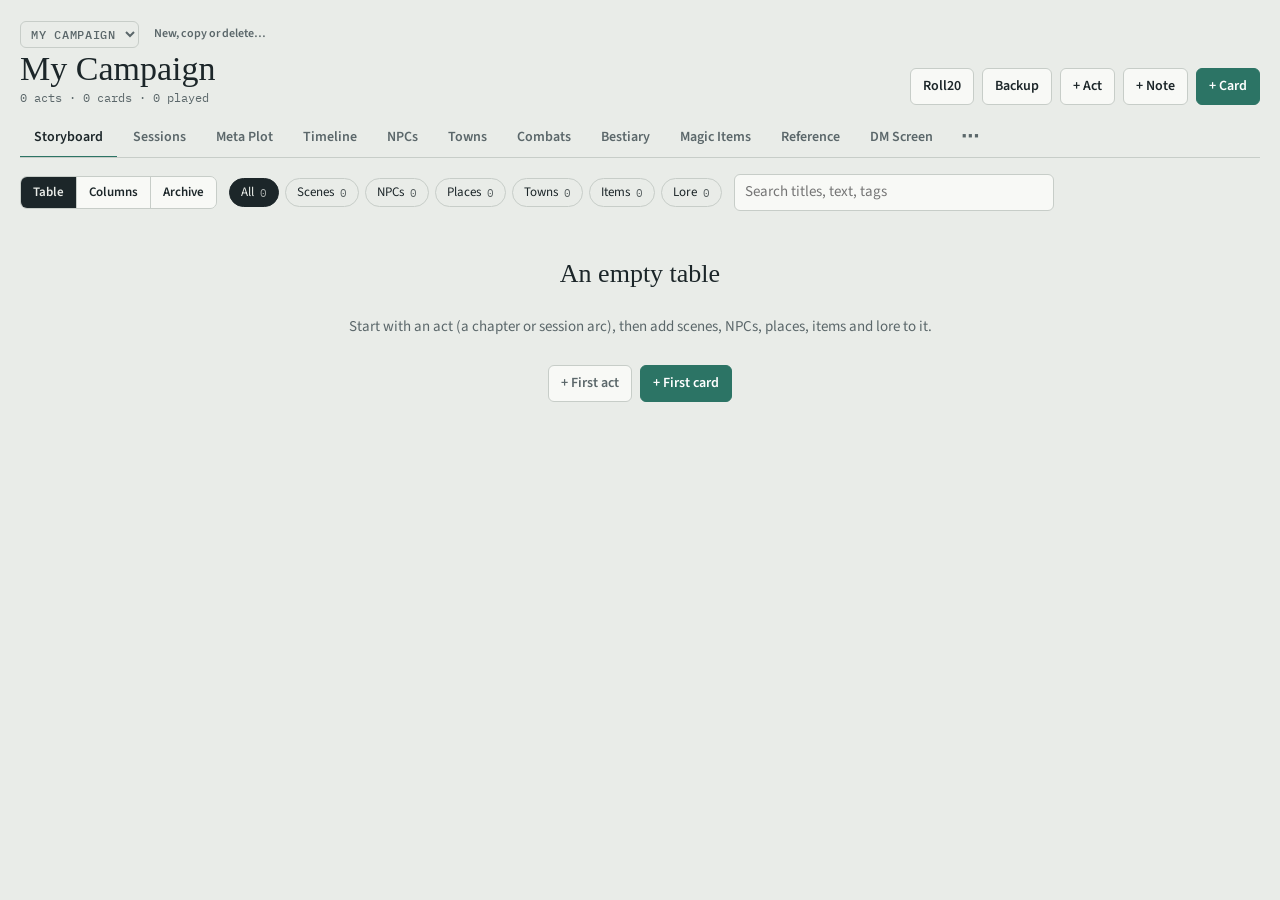
==== commit 437d457d: "GitHub sync: never use cached GitHub answers; read the save by its exact version if the file request" ====
--- a/index.html
+++ b/index.html
@@ -4013,6 +4013,7 @@
     const scored = [];
     for (const r of list) {
       let s = r.lname === q ? 0 : r.lname.startsWith(q) ? 1 : r.lname.includes(q) ? 2 : -1;
+      if (s < 0 && q.length >= 3 && (r.x.ca || "").toLowerCase().includes(q)) s = 2;
       if (s < 0 && q.length >= 3 && (r.x.d || "").toLowerCase().includes(q)) s = 3;
       if (s >= 0) scored.push([s, r]);
     }
@@ -5351,19 +5352,20 @@
 const ghSet = c => { if (c) lsSet(GH_KEY, c); else { try { localStorage.removeItem(GH_KEY); } catch {} } };
 async function ghApi(path, opt = {}) {
   const c = ghCfg(); if (!c) throw new Error("not connected");
-  const res = await fetch("https://api.github.com" + path, { ...opt, headers: { Accept: "application/vnd.github+json", Authorization: "Bearer " + c.token, "X-GitHub-Api-Version": "2022-11-28", ...(opt.headers || {}) } });
+  // no-store: GitHub lets browsers cache answers for a minute, which can hand back an old save or the file's details instead of the file
+  const res = await fetch("https://api.github.com" + path, { cache: "no-store", ...opt, headers: { Accept: "application/vnd.github+json", Authorization: "Bearer " + c.token, "X-GitHub-Api-Version": "2022-11-28", ...(opt.headers || {}) } });
   return res;
 }
 const ghWhy = async res => { let m = ""; try { m = (await res.json()).message || ""; } catch {} return res.status === 401 ? "GitHub didn't accept the token. It may have expired: make a new one." : res.status === 403 || res.status === 404 ? "The token can't reach that repo. Check the repo name, and that the token has Contents: Read and write for it." : res.status === 413 || res.status === 422 ? "GitHub refused the file (" + (m || "too large") + ")." : "GitHub said: " + (m || res.status); };
 /* the saved file's current version on GitHub (null if there isn't one yet) */
 async function ghRemote() {
   const c = ghCfg();
-  const res = await ghApi(`/repos/${c.repo}/contents/${GH_FILE}`);
+  const res = await ghApi(`/repos/${c.repo}/contents/${GH_FILE}?t=${Date.now()}`);
   if (res.status === 404) { const r2 = await ghApi(`/repos/${c.repo}`); if (r2.ok) return null; throw new Error(await ghWhy(r2)); }
   if (!res.ok) throw new Error(await ghWhy(res));
   const j = await res.json();
   let date = "";
-  try { const cr = await ghApi(`/repos/${c.repo}/commits?path=${GH_FILE}&per_page=1`); if (cr.ok) { const [x] = await cr.json(); date = x?.commit?.committer?.date || ""; } } catch {}
+  try { const cr = await ghApi(`/repos/${c.repo}/commits?path=${GH_FILE}&per_page=1&t=${Date.now()}`); if (cr.ok) { const [x] = await cr.json(); date = x?.commit?.committer?.date || ""; } } catch {}
   return { sha: j.sha, size: j.size, date };
 }
 const ghWhen = d => d ? new Date(d).toLocaleString([], { dateStyle: "medium", timeStyle: "short" }) : "";
@@ -5402,16 +5404,21 @@
     if (auto) ghStatus("offline", null, t); else if (msg) msg.innerHTML = `<span class="err">${esc(t)}</span>`; else toast(t);
   } finally { btns.forEach(b => b && (b.disabled = false)); }
 }
+async function ghFetchSave(remote) {
+  const c = ghCfg();
+  const read = async path => { const res = await ghApi(path, { headers: { Accept: "application/vnd.github.raw+json" } }); if (!res.ok) throw new Error(await ghWhy(res)); try { return campaignsIn(parseBackupText(await res.text())); } catch { return null; } };
+  let camps = await read(`/repos/${c.repo}/contents/${GH_FILE}?t=${Date.now()}`);
+  if ((!camps || !camps.length) && remote?.sha) camps = await read(`/repos/${c.repo}/git/blobs/${remote.sha}`);
+  return camps;
+}
 async function ghLoad() {
   const c = ghCfg(), msg = $("#gh-msg");
   try {
     msg.textContent = "Fetching from GitHub…";
     const remote = await ghRemote();
     if (!remote) { msg.innerHTML = `<span class="err">Nothing has been saved to ${esc(c.repo)} yet.</span>`; return; }
-    const res = await ghApi(`/repos/${c.repo}/contents/${GH_FILE}`, { headers: { Accept: "application/vnd.github.raw+json" } });
-    if (!res.ok) throw new Error(await ghWhy(res));
-    const camps = campaignsIn(parseBackupText(await res.text()));
-    if (!camps || !camps.length) { msg.innerHTML = `<span class="err">The save on GitHub has no campaigns in it.</span>`; return; }
+    const camps = await ghFetchSave(remote);
+    if (!camps || !camps.length) { msg.innerHTML = `<span class="err">The save on GitHub couldn't be read as a storyboard save. Check that ${esc(GH_FILE)} in ${esc(c.repo)} is a file the site saved (or one in the same format).</span>`; return; }
     ghPending = { camps, sha: remote.sha };
     msg.innerHTML = `<p class="hint" style="margin:0">Save from ${esc(ghWhen(remote.date) || "GitHub")}: ${camps.map(x => `<b>${esc(x.name || "Campaign")}</b> (${(x.cards || []).length} cards)`).join(", ")}.
       Loading updates these campaigns in this browser (or adds them if they're not here yet). Campaigns that are only in this browser are kept.</p>
@@ -5522,10 +5529,8 @@
   const c = ghCfg();
   ghLoadingNow = true; ghStatus("saving"); $("#gh-quick") && ($("#gh-quick").textContent = "Loading…");
   try {
-    const res = await ghApi(`/repos/${c.repo}/contents/${GH_FILE}`, { headers: { Accept: "application/vnd.github.raw+json" } });
-    if (!res.ok) throw new Error(await ghWhy(res));
-    const camps = campaignsIn(parseBackupText(await res.text()));
-    if (!camps || !camps.length) return;
+    const camps = await ghFetchSave(remote);
+    if (!camps || !camps.length) { ghStatus("offline", null, "The save on GitHub couldn't be read."); return; }
     await restoreAll({ campaigns: camps }, document.createElement("span"));
     ghSet({ ...ghCfg(), sha: remote.sha }); ghClean();
     toast(`Loaded the latest save from GitHub${remote.date ? ` (${ghWhen(remote.date)})` : ""}`);
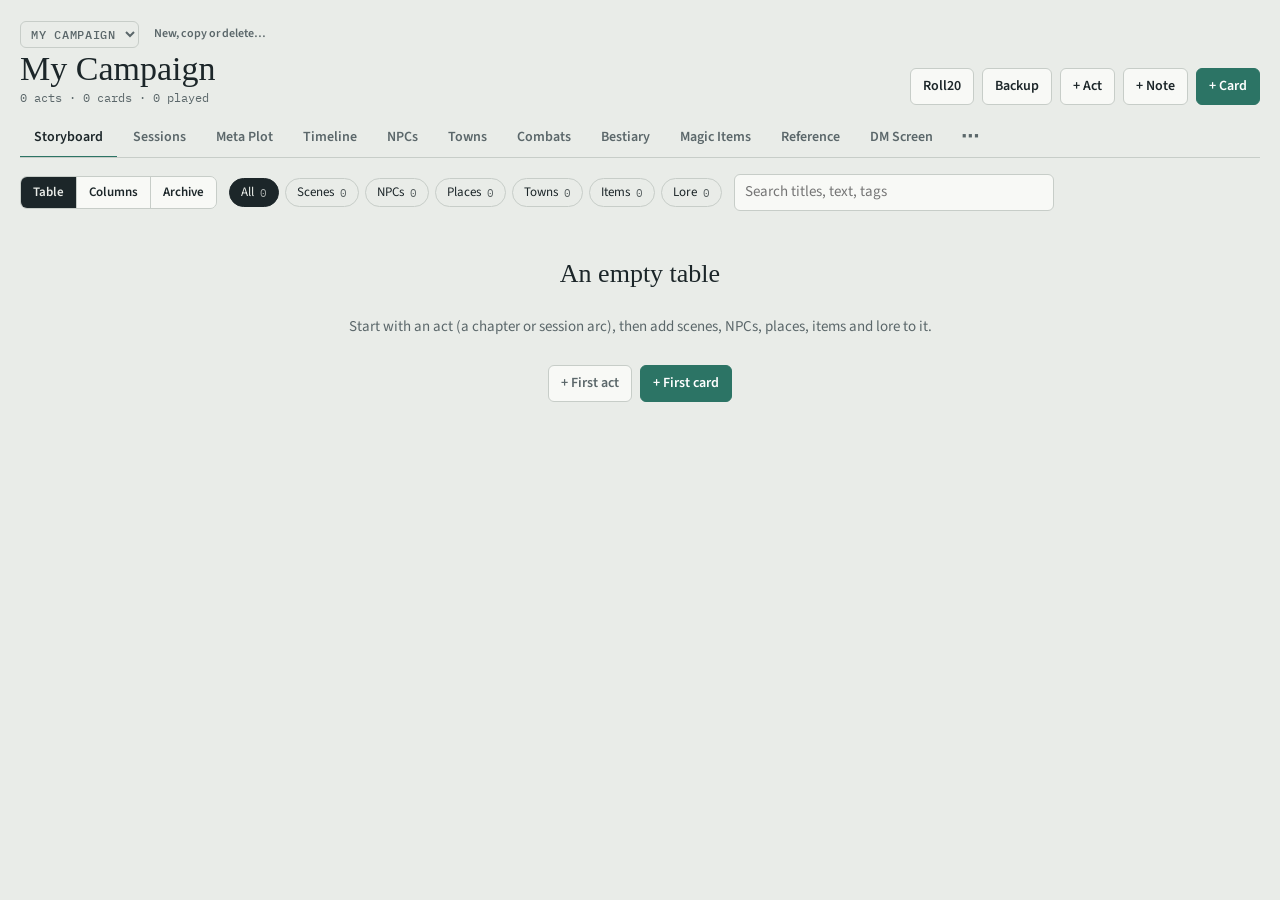
==== commit ee3b68bb: "Fix hidden group names on the storyboard; double-tap a group's bar to rename it The Guild Tracker's " ====
--- a/index.html
+++ b/index.html
@@ -806,7 +806,7 @@
 @media (max-width: 620px) { .tl-era-end { margin-left: 24px; } }
 
 /* Guild tracker sections */
-.g-tools { display: flex; justify-content: flex-end; gap: 6px; margin-top: -4px; }
+.gt-tools { display: flex; justify-content: flex-end; gap: 6px; margin-top: -4px; }
 .g-edit-box { display: grid; gap: 10px; padding: 10px 12px; border: 1px dashed var(--line); border-radius: 8px; }
 .g-chooser { margin: 0; grid-template-columns: repeat(auto-fit, minmax(160px, 1fr)); }
 .g-chooser .panel-choice[disabled] { opacity: .5; cursor: default; }
@@ -821,8 +821,8 @@
 .g-xp { display: grid; gap: 8px; }
 .g-xp-head { display: flex; align-items: baseline; gap: 8px; flex-wrap: wrap; }
 .g-xp-num { font: 30px/1 var(--f-display); color: var(--accent); }
-.g-bar { height: 10px; border-radius: 99px; background: color-mix(in srgb, var(--ink) 10%, transparent); overflow: hidden; }
-.g-bar span { display: block; height: 100%; background: var(--accent); border-radius: inherit; }
+.gt-xpbar { height: 10px; border-radius: 99px; background: color-mix(in srgb, var(--ink) 10%, transparent); overflow: hidden; }
+.gt-xpbar span { display: block; height: 100%; background: var(--accent); border-radius: inherit; }
 .g-award select { border: 1px solid var(--line); background: var(--bg); border-radius: 6px; padding: 7px 6px; font: 400 15px var(--f-body); color: var(--ink); flex: 0 1 auto; }
 .g-log { list-style: none; margin: 0; padding: 0; display: grid; max-height: 220px; overflow: auto; }
 .g-log li { display: grid; grid-template-columns: auto minmax(0, 1fr) auto auto; gap: 8px; align-items: center; padding: 3px 0; border-bottom: 1px solid var(--line); font-size: 14px; }
@@ -3156,7 +3156,7 @@
   const combats = sortedCombats().filter(c => encStats(c).total);
   return `<div class="g-xp">
       <div class="g-xp-head"><span class="g-xp-num">${fmtN(xp)}</span><span>XP each</span>${pill("Level " + lvl, "muted")}${low && lvl > low ? pill(`Level up: ${low} → ${lvl}`, "good") : ""}</div>
-      <div class="g-bar" role="progressbar" aria-label="Progress to level ${next ? lvl + 1 : 20}" aria-valuemin="0" aria-valuemax="100" aria-valuenow="${pct}"><span style="width:${pct}%"></span></div>
+      <div class="gt-xpbar" role="progressbar" aria-label="Progress to level ${next ? lvl + 1 : 20}" aria-valuemin="0" aria-valuemax="100" aria-valuenow="${pct}"><span style="width:${pct}%"></span></div>
       <p class="hint" style="margin:0">${next ? `${fmtN(next - xp)} XP to level ${lvl + 1} (${fmtN(next)}).` : "Level 20: the top of the table."}</p>
       ${S.canWrite ? `<div class="add-row g-award">
         <input id="g-xp-amt-${sec.id}" class="short" type="number" min="0" placeholder="XP" aria-label="XP to award">
@@ -3209,7 +3209,7 @@
   const m = "screen", i = "guild", secs = guildSecs(), ed = S.guildEdit && S.canWrite;
   const have = new Set(secs.map(s => s.kind));
   return `<div class="ptitle">${fInput(m, i, "title", null, { aria: "Tracker title", ph: "Your party or guild" })}</div>
-    ${S.canWrite ? `<div class="g-tools">${ed ? `<button type="button" class="btn small" data-do="g-add-open" aria-expanded="${S.guildAdd}">+ Add section</button>` : ""}<button type="button" class="btn ${ed ? "primary" : "ghost"} small" data-do="g-edit" aria-pressed="${ed}">${ed ? "Done" : "Edit sections"}</button></div>` : ""}
+    ${S.canWrite ? `<div class="gt-tools">${ed ? `<button type="button" class="btn small" data-do="g-add-open" aria-expanded="${S.guildAdd}">+ Add section</button>` : ""}<button type="button" class="btn ${ed ? "primary" : "ghost"} small" data-do="g-edit" aria-pressed="${ed}">${ed ? "Done" : "Edit sections"}</button></div>` : ""}
     ${ed ? `<div class="g-edit-box"><div class="mgrid">${fInput(m, i, "paneName", "Pane name", { ph: "Guild Tracker", hint: "on the panels bar" })}${have.has("party") ? fSelect(m, i, "partyRows", "Party rows", [4, 5, 6, 7, 8, 9, 10].map(n => [n]), { dflt: "6" }) : ""}</div>
       ${S.guildAdd ? `<div class="panel-chooser g-chooser">${G_KINDS.map(k => { const off = k.one && have.has(k.kind);
         return `<button type="button" class="panel-choice" data-do="g-add" data-kind="${k.kind}" ${off ? "disabled" : ""}><b>${k.title}</b><span>${off ? "Already in the pane." : k.blurb}</span></button>`; }).join("")}</div>` : ""}</div>` : ""}
@@ -4602,7 +4602,7 @@
    table, then move, group, re-act or archive them together. */
 MOD_COLLS.push("groups");
 S.picked = new Set(); S.gRename = null;
-let gdrag = null, mdrag = null, band = null;
+let gdrag = null, mdrag = null, band = null, gTap = null;
 const G_CLOSED = { w: 280, h: 132 }, G_OPEN = { w: 560, h: 380 };
 const groupsMap = () => (S.mod && S.mod.groups) || new Map();
 const groupOf = c => (c && c.group && groupsMap().get(c.group)) || null;
@@ -4949,6 +4949,11 @@
 function endGroupPointer(e, cancel) {
   if (gdrag && e.pointerId === gdrag.pid) {
     const d = gdrag; gdrag = null; d.el.classList.remove("moving");
+    if (!d.moved && !cancel && !d.resize) {   // two quick taps on a group's title bar rename it
+      const now = Date.now(), dbl = gTap && gTap.id === d.id && now - gTap.t < 450;
+      gTap = dbl ? null : { id: d.id, t: now };
+      if (dbl) { S.gRename = d.id; render(); return; }
+    }
     if (!d.moved || cancel) { if (d.moved) render(); else saveGroup(d.id, { z: d.z }, false); return; }
     if (d.resize) saveGroup(d.id, { ow: d.nw ?? d.b.w, oh: d.nh ?? d.b.h, z: d.z });
     else saveGroup(d.id, { x: d.nx ?? d.b.x, y: d.ny ?? d.b.y, z: d.z });
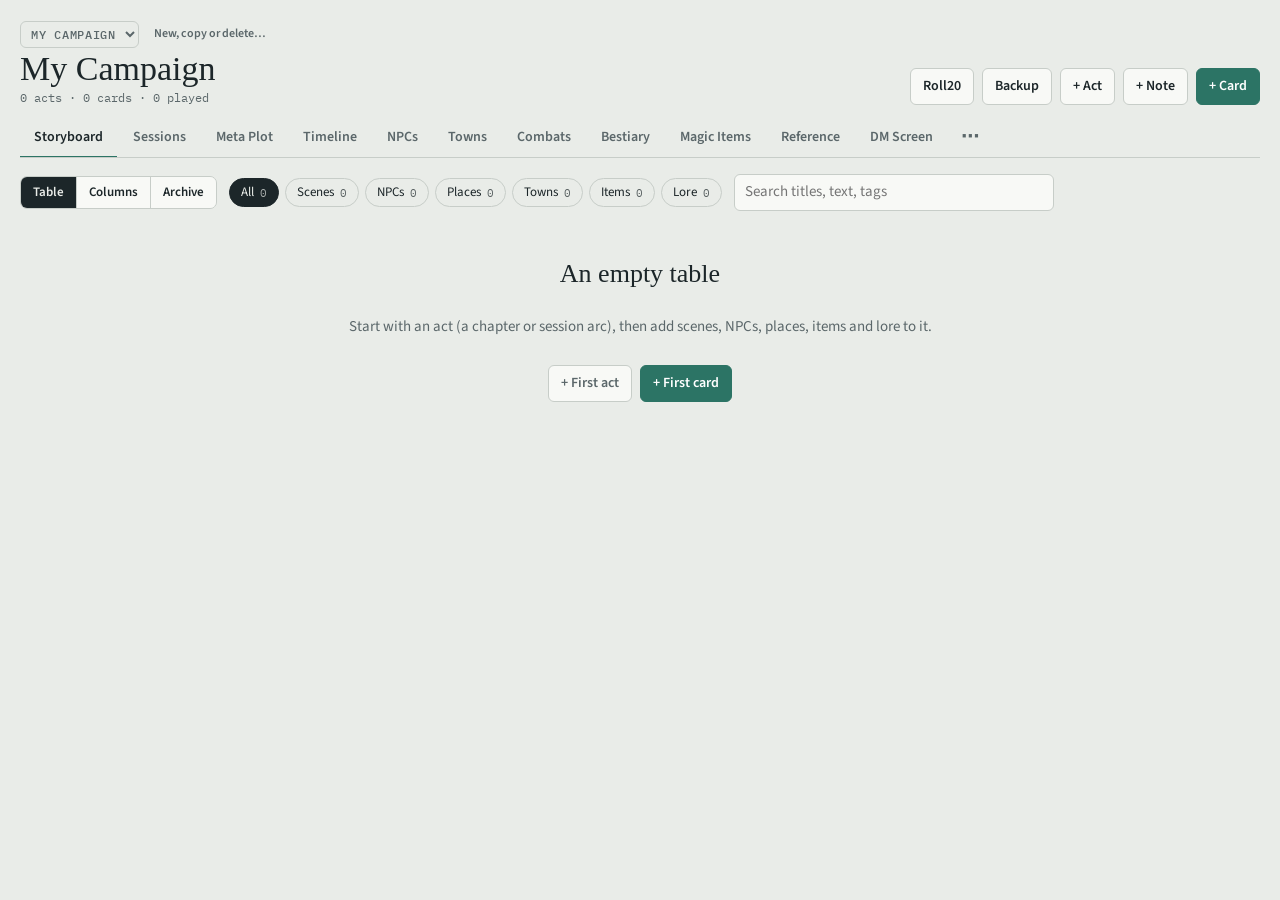
==== commit 5283193f: "Bestiary: Import monsters button Imports a homebrew JSON file straight from the Bestiary, then shows" ====
--- a/index.html
+++ b/index.html
@@ -861,6 +861,7 @@
 #gh-quick.gh-ok::before { content: "✓ "; color: var(--accent); }
 #gh-quick[data-gh-state="dirty"], #gh-quick[data-gh-state="saving"] { opacity: .85; }
 #gh-quick[data-gh-state="offline"], #gh-quick[data-gh-state="empty"] { border-color: var(--bad, #b44); }
+.best-imp { flex: 1; justify-content: center; }
 
 </style>
 
@@ -5067,7 +5068,9 @@
     <select data-change="best-src" aria-label="Which creatures"><option value="">All creatures</option><option value="hb" ${S.best.src === "hb" ? "selected" : ""}>Homebrew (${hbIds.length})</option><option value="srd" ${S.best.src === "srd" ? "selected" : ""}>SRD only</option></select>
     <select data-change="best-cr" aria-label="Challenge rating">${CR_BANDS.map(([v, l]) => `<option value="${v}" ${v === S.best.cr ? "selected" : ""}>${l}</option>`).join("")}</select>
     <select data-change="best-type" aria-label="Creature type"><option value="">Any type</option>${MON_TYPES.map(t => `<option value="${t}" ${t === S.best.type ? "selected" : ""}>${t[0].toUpperCase() + t.slice(1)}</option>`).join("")}</select>
-    <select data-change="best-sort" aria-label="Sort"><option value="name" ${S.best.sort === "name" ? "selected" : ""}>A–Z</option><option value="cr" ${S.best.sort === "cr" ? "selected" : ""}>By CR</option></select>`;
+    <select data-change="best-sort" aria-label="Sort"><option value="name" ${S.best.sort === "name" ? "selected" : ""}>A–Z</option><option value="cr" ${S.best.sort === "cr" ? "selected" : ""}>By CR</option></select>
+    ${S.canWrite && S.canGM ? `<div class="mi-frow"><label class="btn small mi-imp best-imp" title="Load monsters from a JSON file, e.g. one made with the monster template">Import monsters…<input type="file" id="best-file" accept=".json,application/json" hidden></label></div>
+    <div id="best-imp-msg" class="mi-imp-msg" aria-live="polite">${S.bestImpMsg || ""}</div>` : ""}`;
   const m = id && MON.get(id);
   const detail = !m ? emptyDetail("No creature matches", "Try a shorter search, or clear the filters.", S.canGM ? "hb-new" : "", "+ New homebrew creature")
     : m.hb ? hbDetail(m)
@@ -6149,6 +6152,34 @@
   h.textContent = "Import homebrew";
   const p = h.nextElementSibling; if (p && p.classList.contains("hint")) p.textContent = "A homebrew file (JSON) with magic items, creatures and storyboard cards, or a CSV of items. Items go to the Magic Items tab, creatures to the Bestiary, cards to the Table in a group named after the book. Importing the same file again updates what it added.";
 })();
+/* Bestiary → Import monsters: the same import, and it also takes a bare list of
+   creatures or a single creature, since that's what chat assistants often give */
+document.addEventListener("change", async e => {
+  const el = e.target; if (!el || el.id !== "best-file") return;
+  const f = el.files[0]; el.value = ""; if (!f) return;
+  const show = h => { S.bestImpMsg = h; const box = $("#best-imp-msg"); if (box) box.innerHTML = h; };
+  show("Reading…");
+  let text = await f.text(), data = null;
+  try { data = parseBackupText(text); } catch {}
+  if (!data) {   // pasted from a chat: drop ``` fences and any words before or after the JSON
+    const t = text.replace(/```(?:json)?/gi, ""), a = t.search(/[[{]/), z = Math.max(t.lastIndexOf("}"), t.lastIndexOf("]"));
+    if (a >= 0 && z > a) try { data = JSON.parse(t.slice(a, z + 1)); } catch {}
+  }
+  if (!data || typeof data !== "object") { show(`<span class="err">That file isn't JSON the storyboard can read. Check it's the whole file and nothing got cut off.</span>`); return; }
+  const isMon = o => o && typeof o === "object" && hbPick(o, "name", "title") && (hbPick(o, "ac", "armorClass") || hbPick(o, "hp", "hitPoints") || hbPick(o, "abilities") || hbPick(o, "actions"));
+  if (Array.isArray(data)) data = { creatures: data.filter(isMon) };
+  else if (!data.creatures && !data.items && !data.cards && !data.reference && isMon(data)) data = { creatures: [data] };
+  else if (!Array.isArray(data.creatures) && Array.isArray(data.monsters)) data = { ...data, creatures: data.monsters };
+  if (!(data.creatures || []).length && !(data.items || []).length && !(data.cards || []).length && !(data.reference || []).length) { show(`<span class="err">No monsters found in that file. It needs a "creatures" list; see the monster template.</span>`); return; }
+  const before = hbDocs().length;
+  await importItemFile({ name: f.name.replace(/\.[^.]*$/, "") + ".json", text: async () => JSON.stringify(data) }, show);
+  if ((data.creatures || []).length) {
+    S.best.src = "hb"; S.best.q = ""; S.best.cr = ""; S.best.type = "";
+    const first = hbDocs().find(d => String(d.title).toLowerCase() === String(hbPick(data.creatures[0], "name", "title")).trim().toLowerCase());
+    if (first) S.sel.bestiary = HB_PREFIX + first.id;
+    render();
+  }
+});
 
 /* ===================== Spell links =====================
    Spell names in displayed text (card text on the Table, stat blocks and their
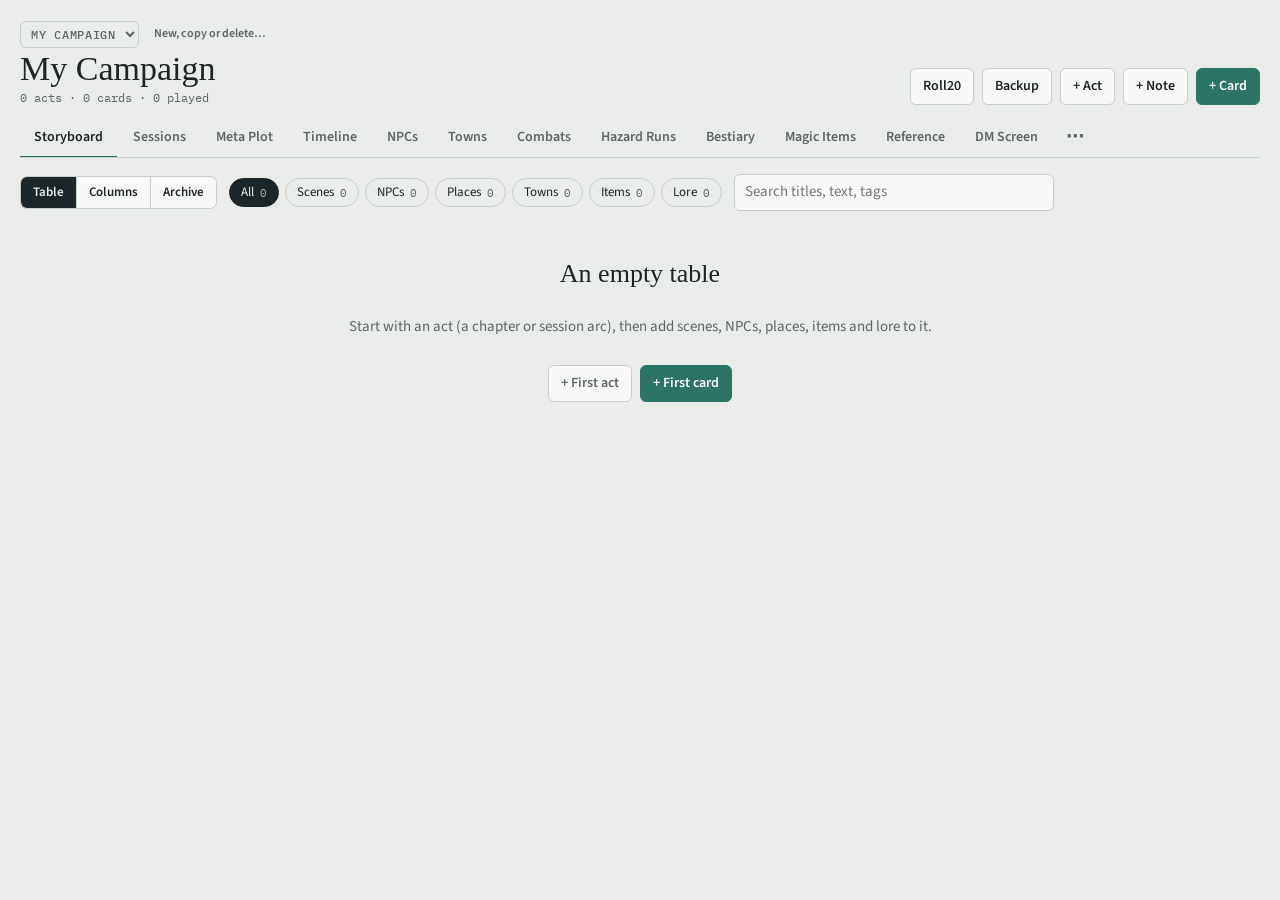
==== commit c1ede0a1: "Hazard Runs tab: survival crossings for nine environments A GM-only tab after Combats for multi-day " ====
--- a/index.html
+++ b/index.html
@@ -862,6 +862,96 @@
 #gh-quick[data-gh-state="dirty"], #gh-quick[data-gh-state="saving"] { opacity: .85; }
 #gh-quick[data-gh-state="offline"], #gh-quick[data-gh-state="empty"] { border-color: var(--bad, #b44); }
 .best-imp { flex: 1; justify-content: center; }
+/* ---------- Hazard Runs tab ---------- */
+.hz { display: grid; gap: 14px; min-width: 0; }
+.hz-bar { display: flex; flex-wrap: wrap; justify-content: space-between; align-items: center; gap: 10px; }
+.hz-bar h2 { margin: 0; font: 26px/1.1 var(--f-display); }
+.hz-envs { display: flex; flex-wrap: wrap; gap: 6px; }
+.hz-envs .chip { font-size: 14px; padding: 5px 12px; }
+.hz-head { background: var(--surface); border-radius: 10px; box-shadow: var(--shadow); padding: 18px 20px; display: grid; gap: 10px; }
+.hz-head h2 { margin: 0; font: 32px/1.1 var(--f-display); color: var(--accent); }
+.hz-head p { margin: 0; max-width: 72ch; }
+.hz-facts { display: flex; flex-wrap: wrap; gap: 4px 18px; font-size: 14px; color: var(--muted); }
+.hz-facts b { color: var(--ink); }
+.hz-grid { display: grid; grid-template-columns: repeat(auto-fill, minmax(min(380px, 100%), 1fr)); gap: 14px; align-items: start; }
+.hz-card { background: var(--surface); border-radius: 10px; box-shadow: var(--shadow); padding: 14px 16px 16px; display: grid; gap: 8px; min-width: 0; }
+.hz-card h3 { margin: 0; font: 21px/1.15 var(--f-display); color: var(--accent); padding-bottom: 4px; border-bottom: 3px double color-mix(in srgb, var(--accent) 60%, transparent); }
+.hz-card p { margin: 0; }
+.hz-tw { overflow-x: auto; }
+.hz-card .rt td { vertical-align: top; padding: 5px 6px; }
+.hz-card .rt td.r { white-space: nowrap; font: 13px var(--f-mono); color: var(--muted); }
+.hz-card .rt td.n { white-space: nowrap; font: 13px var(--f-mono); text-align: right; }
+.hz-card ol, .hz-card ul { margin: 0; padding-left: 20px; display: grid; gap: 4px; }
+.hz-core { display: grid; grid-template-columns: repeat(auto-fill, minmax(min(300px, 100%), 1fr)); gap: 12px 20px; }
+.hz-core div { font-size: 14px; }
+.hz-core b { display: block; font: 400 17px var(--f-display); color: var(--ink); margin-bottom: 2px; }
+details.hz-fold { background: var(--surface); border-radius: 10px; box-shadow: var(--shadow); padding: 12px 16px; }
+details.hz-fold > summary { cursor: pointer; font: 20px var(--f-display); color: var(--accent); }
+details.hz-fold[open] > summary { margin-bottom: 10px; }
+.hz-src { margin: 0; padding-left: 18px; display: grid; gap: 4px; font-size: 14px; }
+.hz-src a { color: inherit; }
+.pill.mercy { color: var(--good); }
+.hz .chk { display: inline-flex; gap: 6px; align-items: center; font-size: 14px; white-space: nowrap; }
+.hz .chk input { width: 17px; height: 17px; accent-color: var(--accent); }
+/* run sheet */
+.hz-run .msec h3 { display: flex; gap: 8px; align-items: baseline; flex-wrap: wrap; }
+.hz-zones { display: flex; flex-wrap: wrap; gap: 6px; }
+.hz-zone { border: 1px solid var(--line); background: var(--bg); border-radius: 8px; padding: 6px 10px; text-align: left; display: grid; gap: 1px; min-width: 0; }
+.hz-zone b { font-size: 14px; }
+.hz-zone span { font: 11px var(--f-mono); color: var(--muted); }
+.hz-zone[aria-pressed="true"] { border-color: var(--accent); background: color-mix(in srgb, var(--accent) 12%, var(--bg)); }
+.hz-supplies { display: grid; grid-template-columns: repeat(auto-fit, minmax(min(230px, 100%), 1fr)); gap: 10px; }
+.hz-die { border: 1px solid var(--line); border-radius: 10px; padding: 10px 12px; display: grid; gap: 6px; background: var(--bg); align-content: start; }
+.hz-die .lbl { font: 500 11px var(--f-mono); letter-spacing: .08em; text-transform: uppercase; color: var(--muted); }
+.hz-die .size { font: 34px/1 var(--f-display); color: var(--accent); font-variant-numeric: tabular-nums; }
+.hz-die.empty { border-color: var(--cut); }
+.hz-die.empty .size { color: var(--cut); }
+.hz-die .actions { gap: 4px; }
+.hz-out { border-left: 3px solid var(--muted); background: var(--bg); border-radius: 0 8px 8px 0; padding: 8px 12px; display: grid; gap: 3px; font-size: 14px; }
+.hz-out .t { font-weight: 700; }
+.hz-out.bad { border-left-color: var(--cut); }
+.hz-out.good { border-left-color: var(--good); }
+.hz-roll { font: 500 12px var(--f-mono); color: var(--muted); }
+.hz-jobs { display: flex; flex-wrap: wrap; gap: 6px; font-size: 13px; }
+.hz-jobs span { border: 1px solid var(--line); border-radius: 999px; padding: 2px 10px; }
+.hz-jobs span.miss { border-color: var(--cut); color: var(--cut); }
+.hz-legend { display: grid; gap: 2px; font-size: 13px; color: var(--muted); }
+.hz-legend b { color: var(--ink); font-weight: 600; }
+.hz-party { display: grid; gap: 6px; }
+.hz-member { display: flex; flex-wrap: wrap; gap: 8px 14px; align-items: center; padding: 8px 10px; border: 1px solid var(--line); border-radius: 8px; background: var(--bg); }
+.hz-member.warn { border-color: var(--warn); }
+.hz-member.bad { border-color: var(--cut); background: color-mix(in srgb, var(--cut) 7%, var(--bg)); }
+.hz-member input[type="text"], .hz-member select, .hz-add input { border: 1px solid var(--line); background: var(--surface); border-radius: 6px; padding: 5px 8px; font: 14px var(--f-body); width: 100%; min-width: 0; color: var(--ink); }
+.hz-mname { flex: 1 1 150px; min-width: 0; }
+.hz-mname input[type="text"] { font-weight: 700; }
+.hz-mjob { flex: 0 1 130px; min-width: 0; }
+.hz-mnote { flex: 1 1 100%; min-width: 0; }
+.hz-mdel { margin-left: auto; }
+.hz-track { display: grid; gap: 3px; }
+.hz-tl { font-size: 12px; color: var(--muted); white-space: nowrap; }
+.hz-tl b { color: var(--ink); font-family: var(--f-mono); }
+.hz-tl em { font-style: normal; }
+.hz-tl em.st { color: var(--warn); font-weight: 600; }
+.hz-member.bad .hz-tl em.st { color: var(--cut); }
+.hz-pips { display: flex; gap: 3px; }
+.hz-pip { width: 22px; height: 22px; border-radius: 4px; border: 1.5px solid var(--line); background: var(--surface); padding: 0; }
+.hz-pip:hover:not(:disabled) { border-color: var(--muted); }
+.hz-pip.on { background: var(--muted); border-color: var(--muted); }
+.hz-pip.strain.on.s3 { background: var(--warn); border-color: var(--warn); }
+.hz-pip.strain.on.s4, .hz-pip.strain.on.s5 { background: var(--cut); border-color: var(--cut); }
+.hz-pip.exh.on { background: var(--ink); border-color: var(--ink); }
+.hz-pip.exh.s6 { border-color: var(--cut); }
+.hz-add { display: flex; flex-wrap: wrap; gap: 8px; }
+.hz-add input { flex: 1 1 200px; width: auto; padding: 7px 9px; font-size: 15px; }
+.hz-log { list-style: none; margin: 0; padding: 0; display: grid; gap: 0; font-size: 14px; max-height: 320px; overflow-y: auto; border-top: 1px solid var(--line); }
+.hz-log li { display: grid; grid-template-columns: 54px minmax(0, 1fr); gap: 8px; padding: 5px 0; border-bottom: 1px solid var(--line); }
+.hz-log li > span { font: 11px var(--f-mono); color: var(--muted); padding-top: 3px; }
+.hz-start { display: flex; flex-wrap: wrap; gap: 8px; justify-content: center; }
+@media (max-width: 640px) {
+  .hz-head { padding: 14px 16px; }
+  .hz-head h2 { font-size: 26px; }
+  .hz-mjob { flex: 1 1 130px; }
+}
 
 </style>
 
@@ -6349,6 +6439,641 @@
   return { added, updated };
 }
 
+/* ===================== Hazard Runs =====================
+   Multi-day crossings of a dangerous environment. Every environment runs on
+   one engine: a strain score per character (0–5), a Food die and one lifeline
+   die (usage dice that step down on a 1–2), four zones that set the DC and the
+   weather die, a d12 hazard table, travel jobs and a camp procedure. Runs are
+   saved per campaign (gmx/<board>/hazards), so they travel with backups and
+   GitHub saves. Wrapped in its own block so a fault here can't stop the page. */
+{ try {
+MOD_COLLS.push("hazards");
+MODULES.splice(MODULES.findIndex(m => m.id === "combats") + 1, 0, { id: "hazards", label: "Hazard Runs", gm: true, render: () => hzRender() });
+
+const HZ_DC = [10, 12, 15, 18], HZ_WDIE = [4, 6, 8, 10], HZ_STEPS = [0, 4, 6, 8, 10, 12];
+const HZ_WRANGE = ["1", "2", "3", "4", "5–6", "7–8", "9–10"];
+const HZ_CAMP = { good: "Good camp", partial: "Partial camp", exposed: "Exposed" };
+const HZ_FOOD_OUT = "No food: +1 strain at every camp, and no exhaustion recovery.";
+
+/* ----- the environments -----
+   zones: [name, note] ×4 · states: strain 3, 4, 5 as [name, effect] · weather: [name, strain, effect] for 1, 2, 3, 4, 5–6, 7–8, 9–10
+   hazards: [name, text, mercy] for d12 1–12 · lasting: d6 table · wl: [table heading, button wording] */
+const HZ_ENVS = [
+{ id: "mountains", name: "Mountains", strain: "Chill", low: "Cold", life: "Fuel", lifeStart: 6, foodStart: 8,
+  blurb: "Cold, hunger and bad footing. Above the treeline there's no wood, so every warm camp and every drink of melted snow costs fuel you carried up.",
+  zones: [["Foothills", "Wood everywhere, so no Fuel roll. Foraging works."], ["Treeline", "Gather scrub (Survival vs DC) instead of rolling Fuel. Foraging works."],
+    ["High pass", "Only what you carry, no foraging. Thin air: DC 12 CON save each morning or 1 exhaustion, until the party spends a rest day here."],
+    ["Summit", "Only what you carry, no foraging. Thin air DC 15, and resting doesn't help you adapt."]],
+  states: [["Numb", "Disadvantage on Dexterity checks and saves (avalanche saves are Dex)."], ["Hypothermic", "Gain 1 exhaustion at each camp while still at 4 or more."],
+    ["Freezing", "Gain 1 exhaustion now and roll for frostbite. Can't travel until warmed."]],
+  gear: "Cold-weather gear cancels 1 Chill from weather each day. Getting wet adds 1.",
+  weather: [["Clear", 0, "Advantage on the Guide check."], ["Grey", 0, ""], ["Wind", 1, ""], ["Snow", 1, "Guide check at disadvantage."],
+    ["Blizzard", 2, "Guide at disadvantage, half progress."], ["Whiteout", 2, "Can't navigate: dig in and lose the day, or walk blind and roll two hazards."],
+    ["The mountain's wrath", 3, "An automatic avalanche or rockfall."]],
+  job: ["Anchor", "Ropes the party together. If someone falls, the Anchor makes an Athletics check vs zone DC to hold them."],
+  hazards: [["Avalanche", "Everyone makes a DEX save vs zone DC or takes 4d10 bludgeoning and is buried. A buried character can't breathe until an ally digs them out (an action and a DC 12 Athletics check)."],
+    ["Hidden crevasse", "The leader makes a DEX save or falls 30 ft. If the party is roped, the Anchor rolls Athletics to stop the fall."],
+    ["Rockfall", "DEX save or 2d10 bludgeoning."],
+    ["Ice ledge", "Each character rolls Acrobatics. On a failure they slide and drop gear: the Food or Fuel die goes down one size."],
+    ["Snow glare", "Anyone without eye cover makes a CON save or is blinded until camp. Smart players carve slit goggles."],
+    ["Followed", "Wolves, a winter wolf, or something bigger tracking the party."],
+    ["Dead end", "Lose half a leg, or climb (Athletics vs DC, 1d10 fall damage on a failure)."],
+    ["Thin ice", "Someone goes through: +2 Chill, and they're wet."],
+    ["Abandoned camp", "Someone who didn't make it. Fuel die up one size, plus a clue or story hook.", 1],
+    ["Cave", "Free shelter tonight, probably empty.", 1],
+    ["Hot spring", "Everyone's Chill drops to 0 and each character removes 1 exhaustion.", 1],
+    ["Game trail", "Food die up one size, or a shortcut worth half a leg.", 1]],
+  campMain: "Fire and shelter. Fire: roll the Fuel die (free in the foothills). Shelter: Survival vs zone DC; a tent gives advantage and a cave succeeds automatically.",
+  campExtra: "Water: above the treeline water is melted snow. With no fuel, each character chooses a DC 15 CON save (1 exhaustion on a failure) or eating snow (+1 Chill).",
+  lifeOut: "No Fuel: no fire, so a partial camp at best, and no water above the treeline (see camp step 3).",
+  lasting: { title: "Frostbite", rows: [["1–2", "Fingers", "Disadvantage on Sleight of Hand and on climbing checks."], ["3–4", "Toes", "Speed −5 ft."], ["5", "Nose or ears", "A scar with a story."], ["6", "Lucky", "No lasting damage."]],
+    heal: "Heals after a week somewhere warm, or with Lesser Restoration." },
+  magic: ["Tiny Hut (a ritual) gives a good camp without a fire. Don't ban it: the party still needs fuel to melt water, and the danger moves to the travel day.",
+    "Goodberry or Create Food and Water replaces the Food roll. Create Food and Water also covers water.",
+    "Mountain favored terrain (the 2014 ranger): the Guide check always succeeds, except in a whiteout.",
+    "Cold resistance: ignore weather Chill."] },
+
+{ id: "arctic", name: "Arctic", strain: "Chill", low: "Cold", life: "Fuel", lifeStart: 6, foodStart: 8,
+  blurb: "Flat, white and endless. Less falling than the mountains, more getting lost, thin ice and a cold that never lets up, even on a clear day.",
+  special: ["No cold-weather gear: +1 Chill every day, whatever the weather.", "The long night: in the deep white there's no sun, so the Guide has disadvantage unless the sky is clear (weather 1–2)."],
+  zones: [["Taiga edge", "Stunted trees: no Fuel roll. Hunting and fishing work."], ["Open tundra", "Moss and dung for fuel: Survival vs DC instead of rolling Fuel. Game is scarce: Forager at disadvantage."],
+    ["Sea ice", "Only what you carry. The Forager can ice-fish (Survival vs DC); a failure means going through (+2 Chill, wet)."],
+    ["The deep white", "Only what you carry, no foraging. The long night: Guide at disadvantage unless the sky is clear."]],
+  states: [["Frozen stiff", "Disadvantage on Strength and Dexterity checks."], ["Hypothermic", "Gain 1 exhaustion at each camp while still at 4 or more."],
+    ["Freezing", "Gain 1 exhaustion now and roll for frostbite. Can't travel until warmed."]],
+  gear: "Cold-weather gear cancels 1 Chill from weather each day. Without it, +1 Chill every day. Falling through ice adds 2.",
+  weather: [["Still and bright", 0, "Advantage on the Guide check. Glare: no eye cover means disadvantage on Perception."], ["Flat grey light", 0, "Snow and sky blur together: Scout at disadvantage."],
+    ["Biting wind", 1, ""], ["Drifting snow", 1, "Guide at disadvantage; your tracks fill in behind you."], ["Ground blizzard", 2, "Guide at disadvantage, half progress."],
+    ["Whiteout", 2, "Can't navigate: dig in and lose the day, or walk blind and roll two hazards."], ["Polar storm", 3, "Nobody travels today. Dig in where you stand and make camp."]],
+  job: ["Ice-reader", "Walks ahead testing the ice with a spear (Nature or Survival vs zone DC). On a success, thin-ice and crevasse hazards today hit only the Ice-reader, who has advantage on the save."],
+  hazards: [["Thin ice", "The ice cracks under the lead. DEX save or fall into freezing water: +3 Chill and wet. Allies pull them out with Athletics vs DC."],
+    ["Snow-bridge crevasse", "The leader makes a DEX save or falls 40 ft (4d6). Roped allies make Athletics to hold."],
+    ["Pressure ridge", "A wall of broken ice blocks the way. Climb (Athletics vs DC, 1d10 on a failure) or detour and lose half a leg."],
+    ["Big hunter", "A polar bear, a remorhaz, or something worse has been following your smell."],
+    ["Snow blindness", "Anyone without eye cover makes a CON save or is blinded until camp."],
+    ["Walking in circles", "You've crossed your own trail. Lose a leg."],
+    ["Frozen gear", "Waterskins and lamp oil freeze solid. Fuel die down one size to thaw everything, or nobody drinks today (DC 12 CON save or 1 exhaustion)."],
+    ["The pack", "Wolves or winter wolves shadow the party, waiting for someone to fall behind. Anyone at Chill 4 or more is the target."],
+    ["Seal hole", "Someone who spends the evening hunting (Survival vs DC) moves the Food die up one size.", 1],
+    ["Snow house", "An abandoned snow house. Free shelter tonight.", 1],
+    ["Hunters' cache", "Supplies under a cairn. Fuel die up one size. Taking it may have consequences.", 1],
+    ["Aurora", "A clear night under the lights. Each character removes 1 Chill, and the Guide has advantage tomorrow.", 1]],
+  campMain: "Fire and shelter. Fire: roll the Fuel die (free at the taiga edge). Shelter: Survival vs zone DC; a tent gives advantage, and building a snow house takes the Forager's evening but always works.",
+  campExtra: "Water is melted snow. With no fuel, each character chooses a DC 15 CON save (1 exhaustion on a failure) or eating snow (+1 Chill).",
+  lifeOut: "No Fuel: no fire, so a partial camp at best, and no water (see camp step 3).",
+  lasting: { title: "Frostbite", rows: [["1–2", "Fingers", "Disadvantage on Sleight of Hand and on climbing checks."], ["3–4", "Toes", "Speed −5 ft."], ["5", "Face", "A frost-white scar."], ["6", "Lucky", "No lasting damage."]],
+    heal: "Heals after a week somewhere warm, or with Lesser Restoration." },
+  magic: ["Tiny Hut beats the cold but not the thirst: you still need fuel to melt water.", "Continual Flame gives light, not heat. It doesn't count as a fire.",
+    "Cold resistance: ignore weather Chill (but not the no-gear Chill).", "Goodberry or Create Food and Water replaces the Food roll."] },
+
+{ id: "desert", name: "Desert", strain: "Heat", low: "Hot", life: "Water", lifeStart: 6, foodStart: 8,
+  blurb: "Water is the clock. Travel by night to beat the sun, and get lost in the dark instead.",
+  special: ["Night march: halve the weather's Heat (round down), but the Guide has disadvantage unless you can see the stars (weather 1–3)."],
+  zones: [["Scrubland", "Wells and seeps: the Forager can look for water instead of food (Water die up one size on a success)."], ["Dunes", "Soft sand: half progress on any day the Guide fails. Forager at disadvantage."],
+    ["Salt flats", "No shade anywhere: a partial camp at best unless you carry a tent. No foraging."], ["The deep sands", "Nothing lives here: +1 Heat every day, whatever the weather. No foraging."]],
+  states: [["Heat-addled", "Disadvantage on Wisdom checks and saves. Mirages: the Guide has disadvantage."], ["Heatstroke", "Gain 1 exhaustion at each camp while still at 4 or more."],
+    ["Collapsing", "Gain 1 exhaustion now and roll for sunscars. Can't travel until cooled and given water."]],
+  gear: "Desert robes and head cover cancel 1 Heat from weather each day. Medium or heavy armour adds 1 Heat a day.",
+  weather: [["Overcast", 0, "Advantage on the Guide check."], ["Hot", 0, ""], ["Scorching", 1, ""], ["Hot wind", 1, "Dust in the air: Guide at disadvantage."],
+    ["Furnace day", 2, "Half progress, unless you march by night."], ["Sandstorm", 2, "Can't navigate: shelter and lose the day, or walk blind and roll two hazards."],
+    ["Killing heat", 3, "Everyone drinks double: the Water die drops one size at once."]],
+  job: ["Water-finder", "Reads the land for seeps, wells and water-holding plants (Survival or Nature vs zone DC). On a success, roll the Water die at camp with advantage."],
+  hazards: [["Sandstorm", "A wall of sand rolls in. Everyone makes a CON save or is blinded until it passes, and today's progress is lost."],
+    ["Quicksand", "The lead sinks to the waist. Athletics vs DC to get out; each failure sinks deeper. A rope gives allies advantage to pull."],
+    ["Flash flood", "A dry gully becomes a river in minutes. DEX save or 3d10 bludgeoning and swept away; the Food die drops one size."],
+    ["Under the sand", "Giant scorpions, a sand-dwelling worm, or a buried hunter."],
+    ["Mirage", "An oasis on the horizon that isn't there. Unless someone passes a DC 15 Insight check, lose half a leg chasing it."],
+    ["A beast collapses", "A camel or horse goes down in the heat. Its load is lost: Food or Water die down one size."],
+    ["Raiders", "Riders on the dune line. They want water more than gold."],
+    ["Dry well", "The waterhole on the map is dust. If you were counting on it, Water die down one size."],
+    ["Ruins", "Half-buried columns throw real shade. A good camp tonight without a tent.", 1],
+    ["Caravan", "Traders. Water die up one size for a fair price, or news.", 1],
+    ["Oasis", "Real water, real shade. Everyone's Heat drops to 0, and the Water die returns to its starting size.", 1],
+    ["Desert rain", "A rare storm passes over. Water die up one size, and the dunes bloom.", 1]],
+  campMain: "Shade and water. Shade: a tent or ruins, or rig cover in the open (Survival vs zone DC). Water: roll the Water die.",
+  campExtra: "Nights are freezing: without a blanket or a fire, nobody gets a good camp.",
+  lifeOut: "No Water: nobody gets a good camp, and each character makes a DC 15 CON save at every camp or gains 1 exhaustion.",
+  lasting: { title: "Sunscars", rows: [["1–2", "Cracked lungs", "Disadvantage on CON checks to keep running or hold your breath."], ["3–4", "Sun-blistered skin", "Speed −5 ft in medium or heavy armour."], ["5", "Burnt face", "A scar and a permanent squint."], ["6", "Lucky", "No lasting harm."]],
+    heal: "Heals after a week in shade with water, or with Lesser Restoration." },
+  magic: ["Create Food and Water covers the Water die for a day. Let it: the danger moves to storms, raiders and getting lost.",
+    "Tiny Hut keeps out the sun: it counts as shade.", "Goodberry is food, not water.", "Fire resistance: ignore weather Heat."] },
+
+{ id: "swamp", name: "Swamp", strain: "Rot", low: "Damp", life: "Dry kit", lifeStart: 6, foodStart: 8,
+  blurb: "Nothing here kills you fast. Wet feet, leeches, fever and paths that vanish under the water kill you slowly.",
+  special: ["Disease: some hazards make a character Exposed. At camp, someone treats each Exposed character (Medicine vs zone DC). On a failure the disease takes hold: +2 Rot, plus a DMG disease such as sewer plague if you like."],
+  zones: [["Fen edge", "Firm paths and dry wood: no Dry kit roll. Foraging works."], ["Reed marsh", "Wet wood: Survival vs DC to light a fire, or roll the Dry kit."],
+    ["Black bog", "Everything is wet: roll the Dry kit for any fire. Leeches: +1 Rot a day for anyone wading (no boat or raft)."],
+    ["The drowned heart", "As the black bog, and the Guide has disadvantage: lights in the mist lie."]],
+  states: [["Sodden", "Disadvantage on Constitution saves, so disease and poison hit harder."], ["Fevered", "Gain 1 exhaustion at each camp while still at 4 or more."],
+    ["Rotting", "Gain 1 exhaustion now and roll for lasting rot. Can't travel until dried out and treated."]],
+  gear: "Oiled boots and a waxed cloak cancel 1 Rot from weather each day. Falling in or wading neck-deep adds 1.",
+  weather: [["Dry spell", 0, "Advantage on the Guide check."], ["Mist", 0, "Scout at disadvantage."], ["Drizzle", 1, ""], ["Steam heat", 1, "Biting insects: no short rests in the open."],
+    ["Downpour", 2, "The water rises: half progress."], ["Fog bank", 2, "Can't navigate: wait it out and lose the day, or walk blind and roll two hazards."],
+    ["The flood", 3, "The paths are gone: no progress without a boat, and an automatic sinking-mud hazard."]],
+  job: ["Prober", "Walks first, testing the ground with a pole (Survival vs zone DC). On a success, the party ignores sinking-mud and deep-water hazards today."],
+  hazards: [["Sinking mud", "The lead sinks to the chest. Athletics vs DC each round; three failures and they go under. A rope or pole gives allies advantage to pull."],
+    ["Leeches", "Everyone who waded today: +1 Rot. Burn them off at camp, or take +1 more."],
+    ["Bad water", "Anyone who drank unboiled water is Exposed."],
+    ["Something in the reeds", "Crocodiles, a giant frog, or lizardfolk hunters."],
+    ["Will-o'-wisps", "Lights in the mist. The Guide makes a WIS save vs DC or leads the party off the path: lose a leg."],
+    ["Rotten log bridge", "It holds one at a time. DEX save each or fall into deep water (+2 Rot, and the Dry kit drops one size)."],
+    ["Insect swarm", "A cloud of biting flies. Everyone +1 Rot; anyone at Rot 3 or more is also Exposed."],
+    ["Lost causeway", "The path ends in open water. Lose half a leg, or wade on (+1 Rot each)."],
+    ["Dry hummock", "A rise of solid ground. A good camp tonight without a roll.", 1],
+    ["Herb patch", "Bog myrtle and willow bark. Dry kit up one size, and one character is no longer Exposed.", 1],
+    ["Stilt-house hermit", "A strange old trapper. Trade, shelter, or a warning.", 1],
+    ["Fish and fowl", "The marsh gives. Food die up one size.", 1]],
+  campMain: "Dry ground and fire. Dry ground: Survival vs zone DC; a hammock or raft gives advantage. Fire: roll the Dry kit (free at the fen edge).",
+  campExtra: "Disease: treat each Exposed character (Medicine vs zone DC). On a failure the disease takes hold: +2 Rot.",
+  lifeOut: "No Dry kit: fires need Survival vs DC 18, and wet clothes never dry, so good camps become partial.",
+  lasting: { title: "Lasting rot", rows: [["1–2", "Lingering fever", "Disadvantage on CON saves until cured."], ["3–4", "Trench foot", "Speed −5 ft."], ["5", "Leech scars", "An ugly story."], ["6", "Lucky", "You dry out clean."]],
+    heal: "Heals after a week somewhere dry, or with Lesser Restoration." },
+  magic: ["Purify Food and Drink stops bad water: nobody becomes Exposed from drinking.", "Lesser Restoration ends a disease that took hold. It doesn't remove Rot.",
+    "Tiny Hut is dry inside: a good camp without a fire.", "Water Walk turns the bog into a road: sinking mud and deep water simply don't apply."] },
+
+{ id: "jungle", name: "Jungle", strain: "Fever", low: "Sweating", life: "Remedies", lifeStart: 6, foodStart: 10,
+  blurb: "Green walls, heat that never breaks, and things that bite. Food is easy to find. Progress is not: you cut every step.",
+  special: ["Disease: some hazards make a character Exposed. At camp, someone treats each Exposed character (Medicine vs zone DC, advantage while the Remedies die isn't empty). On a failure the disease takes hold: +2 Fever."],
+  zones: [["Forest edge", "Game trails, fruit and fresh water: Forager at advantage."], ["Deep jungle", "Dense growth: half progress unless the Cutter succeeds."],
+    ["Canopy dark", "No sky to steer by: Guide at disadvantage. Dense growth as above."], ["The green heart", "As the canopy dark, and the hazard die is a d10 here: fewer mercies."]],
+  hazDie: [12, 12, 12, 10],
+  states: [["Feverish", "Disadvantage on initiative and on Wisdom (Perception) checks."], ["Fever-wracked", "Gain 1 exhaustion at each camp while still at 4 or more."],
+    ["Delirious", "Gain 1 exhaustion now and roll for lasting fever. Can't travel until treated."]],
+  gear: "Netting and insect salve cancel 1 Fever from weather each day. Medium or heavy armour adds 1 Fever a day.",
+  weather: [["Cool morning", 0, "Advantage on the Guide check."], ["Humid", 0, ""], ["Steaming", 1, ""], ["Insect bloom", 1, "Scout at disadvantage."],
+    ["Monsoon rain", 2, "Rivers rise: half progress."], ["Green fog", 2, "Can't navigate: wait and lose the day, or walk blind and roll two hazards."],
+    ["The great storm", 3, "Trees come down: an automatic deadfall hazard, and no river can be crossed today."]],
+  job: ["Cutter", "Hacks the path with a machete or axe (Athletics vs zone DC). On a success, dense growth doesn't halve progress. On a failure, half progress and the Cutter takes +1 Fever."],
+  hazards: [["River crossing", "Fast brown water. Athletics vs DC each or swept downstream (2d6 bludgeoning) and lose something: Food or Remedies die down one size."],
+    ["Deadfall", "A rotten giant of a tree comes down. DEX save or 4d10 bludgeoning."],
+    ["Snake in the litter", "A bite from below: CON save vs DC or poisoned until camp and +1 Fever."],
+    ["Big predator", "A jaguar, a giant ape or a dinosaur. It hunts the slowest."],
+    ["Thorns and razorvine", "Cut through (everyone takes 1d6 slashing) or go round and lose half a leg."],
+    ["Fever swarm", "Mosquitoes. Everyone +1 Fever; anyone without netting is also Exposed."],
+    ["Monkeys", "A troop raids the packs at dawn. Food die down one size, unless the Scout succeeded today."],
+    ["Strangling vines", "A plant that grabs back: an assassin vine, or worse."],
+    ["Fruit grove", "Food die up one size.", 1],
+    ["Fever bark", "Someone who knows plants (Nature or Medicine vs DC) finds medicine: Remedies die up one size.", 1],
+    ["Overgrown ruins", "Stone walls and a dry floor: a good camp without a roll, and something to explore.", 1],
+    ["Local guides", "Hunters offer to lead you for a day: the Guide succeeds automatically tomorrow.", 1]],
+  campMain: "Hammocks and medicine. Shelter: hang hammocks off the ground (Survival vs zone DC; a tarp gives advantage). Medicine: roll the Remedies die to dose everyone.",
+  campExtra: "Disease: treat each Exposed character (Medicine vs zone DC). On a failure the disease takes hold: +2 Fever.",
+  lifeOut: "No Remedies: a partial camp at best, and disease treatment is at disadvantage.",
+  lasting: { title: "Lasting fever", rows: [["1–2", "Recurring fever", "Once per adventure the DM can give you a Feverish day out of nowhere."], ["3–4", "Jungle rot", "Speed −5 ft."], ["5", "Bite scars", "A map of every insect that found you."], ["6", "Lucky", "It burns out clean."]],
+    heal: "Heals after a week of rest out of the jungle, or with Lesser Restoration." },
+  magic: ["Purify Food and Drink: no fevers from bad water.", "Lesser Restoration ends a disease that took hold. It doesn't remove Fever.",
+    "Speak with Animals or Speak with Plants: ask the way, and the Guide succeeds for the day.", "Pass without Trace lets the party slip past a big predator: reroll that hazard."] },
+
+{ id: "underdark", name: "Underdark", strain: "Dread", low: "Uneasy", life: "Light", lifeStart: 8, foodStart: 6, wl: ["The deep's mood", "the deep's mood"],
+  blurb: "Lightless, airless and full of eyes. Here the clock is your lamp oil, and the strain is in the mind.",
+  special: ["Darkvision lets you move without light. It doesn't comfort: camps still need light, and the dark still adds Dread."],
+  zones: [["Upper caves", "Surface creatures still pass: foraging works (fungus, cave fish)."], ["The twisting deep", "No sky to steer by: the Guide has disadvantage without a map or a local guide."],
+    ["Lightless vaults", "Sound carries for miles: a failed Scout check means a second hazard."], ["The maw", "Wild magic in the stone. Each morning, a DC 12 WIS save or +1 Dread. Teleportation and divination misfire."]],
+  states: [["Shaken", "Disadvantage on Wisdom saves. Shadows move at the edge of the light."], ["Unravelling", "Gain 1 exhaustion at each camp while still at 4 or more: nobody really sleeps."],
+    ["Breaking", "Gain 1 exhaustion now and roll on the scars table (or the DMG's madness tables). Can't go on until someone talks them down (Persuasion or Medicine vs DC)."]],
+  gear: "A map of these tunnels, or a local guide, cancels 1 Dread each day. Walking in total darkness adds 1.",
+  weather: [["Still air", 0, "You can hear water: advantage on the Guide check."], ["Dripping silence", 0, ""], ["Distant drums", 1, ""], ["Bad air", 1, "Flames burn low: Guide at disadvantage."],
+    ["Tremors", 2, "The tunnels shift: half progress."], ["A storm of wild magic", 2, "The tunnels lie: wait and lose the day, or walk blind and roll two hazards."],
+    ["The deep wakes", 3, "An automatic cave-in, or something huge passes close by."]],
+  job: ["Lightkeeper", "Trims wicks, shades lamps and rations oil (Survival or tinker's tools vs zone DC). On a success, roll the Light die at camp with advantage."],
+  hazards: [["Cave-in", "DEX save vs DC or 4d10 bludgeoning and pinned. The way back may be gone."],
+    ["Chasm", "A rope bridge, a ledge or a leap. Athletics vs DC; a failure falls 1d4 × 10 ft."],
+    ["Gas pocket", "Bad air pools in a dip. CON save or poisoned until camp. An open flame here explodes (3d6 fire)."],
+    ["Slavers", "A drow or duergar patrol who'd love new stock."],
+    ["It wasn't stone", "An ooze on the floor or a darkmantle on the ceiling."],
+    ["Lights out", "A gust, a drip, a fall. Light die down one size, and everyone +1 Dread."],
+    ["Whispers", "Something speaks in a voice you know. WIS save vs DC each or +1 Dread."],
+    ["Dead end", "Back the way you came: lose a leg."],
+    ["Fungus forest", "Food die up one size. Nature vs DC to avoid the poisonous ones (CON save or poisoned on a failure).", 1],
+    ["Glowing crystals", "Free light: Light die up one size.", 1],
+    ["Myconid circle", "Strange, peaceful hosts. A good camp, and everyone's Dread drops to 0.", 1],
+    ["Underground lake", "Fresh water and blind fish: Food die up one size. A boat could save a leg.", 1]],
+  campMain: "Light and a defensible spot. Light: roll the Light die. Shelter: find a spot with one way in (Survival vs zone DC).",
+  campExtra: "Watches: anyone at Dread 3 or more who stands watch alone makes a WIS save vs zone DC or takes +1 Dread.",
+  lifeOut: "No Light: never a good camp, everyone takes +1 Dread at every camp, and characters without darkvision have disadvantage on everything.",
+  lasting: { title: "Scars of the dark", rows: [["1–2", "Fear of the dark", "Disadvantage on Wisdom saves while not in bright light."], ["3–4", "Nightmares", "No long-rest benefit unless you sleep by a light."], ["5", "The whisper", "Once per session the DM may whisper you a lie."], ["6", "Came through", "No lasting harm."]],
+    heal: "Fades after a month above ground, or with Greater Restoration." },
+  magic: ["Continual Flame and Daylight solve light. Let them: the danger moves to hazards and Dread.", "A song or a calming spell at camp (Calm Emotions, a bard's performance): −1 Dread for everyone, once per camp.",
+    "Darkvision moves; it doesn't comfort.", "Create Food and Water replaces the Food roll."] },
+
+{ id: "sea", name: "Open sea", strain: "Brine", low: "Salt-stung", life: "Fresh water", lifeStart: 6, foodStart: 8, wl: ["Sea and sky", "the sea and sky"],
+  blurb: "A small boat or a lost ship. The sea gives you nothing to drink, and the sky decides how far you get.",
+  special: ["Long rests only on a good night. Without them a crew fades by day three, so keep the mercies on the table."],
+  zones: [["Coastal waters", "Birds, fish and rain-filled rock pools: foraging (fishing) works."], ["Open sea", "Fishing only: Forager at disadvantage."],
+    ["Deep ocean", "Nothing to steer by but the stars: Guide at disadvantage without navigator's tools."], ["The far reach", "Uncharted water and strange currents: every Guide failure also rolls a hazard."]],
+  states: [["Sun-cracked", "Disadvantage on Strength checks and saves: rowing, swimming and hauling."], ["Brine-sick", "Gain 1 exhaustion at each night while still at 4 or more."],
+    ["Delirious", "Gain 1 exhaustion now and roll for sea-scars. This is when people drink seawater."]],
+  gear: "An awning or sail for shade cancels 1 Brine from weather each day. Getting soaked through (storm, overboard) adds 1.",
+  weather: [["Fair wind", 0, "Advantage on the Guide check, and an extra half leg."], ["Steady breeze", 0, ""], ["Glaring calm", 1, "No wind: half progress unless you row (push hard)."],
+    ["Choppy", 1, "Seasickness: CON save or poisoned until night."], ["Squall", 2, "The Helmsman makes a check vs DC or the stores get soaked: Food die down one size."],
+    ["Fog", 2, "Can't navigate: drift and lose the day, or row blind and roll two hazards."], ["Storm", 3, "An automatic hazard: capsize, leak or reef."]],
+  job: ["Helmsman", "Handles the boat (water vehicles or Athletics vs zone DC). On a success, squalls cost no supplies and a capsize becomes a near miss."],
+  hazards: [["Capsize", "A rogue wave rolls the boat. Everyone makes a STR save or loses their grip; Food and Fresh water dice each drop one size."],
+    ["Leak", "The seams open. Someone bails all day (no job for them), or the Food die drops one size."],
+    ["Fins", "Sharks, or a sea serpent, circling."],
+    ["Reef", "Breakers ahead. The Helmsman checks vs DC or the hull is holed (as Leak, and half progress)."],
+    ["Overboard", "Someone goes in. +2 Brine, and Athletics vs DC to get back, or a line from the boat."],
+    ["Waterspout", "A spinning column of water bears down. DEX save or 3d10 bludgeoning."],
+    ["A sail on the horizon", "Pirates, or sahuagin beneath them."],
+    ["Doldrums", "A dead calm. No progress today unless everyone rows (push hard)."],
+    ["Flotsam", "A wreck's floating cargo. Fresh water die up one size, and a clue.", 1],
+    ["Rain squall", "Sweet rain. Catch it: Fresh water die up one size.", 1],
+    ["Island", "Land! A good night, Brine drops to 0, and fresh water.", 1],
+    ["Fish school", "Food die up one size.", 1]],
+  campMain: "There's no camp at sea, only nightfall. Shade and water: rig an awning (Survival or water vehicles vs zone DC) and roll the Fresh water die.",
+  campExtra: "Seawater: anyone who drinks it to save the Fresh water die takes +2 Brine.",
+  lifeOut: "No Fresh water: nobody gets a good night, and each character makes a DC 15 CON save every night or gains 1 exhaustion.",
+  lasting: { title: "Sea-scars", rows: [["1–2", "Salt sores", "Speed −5 ft until healed."], ["3–4", "Sun-blind", "Disadvantage on Perception checks in bright light."], ["5", "Weathered", "You look ten years older."], ["6", "Lucky", "No lasting harm."]],
+    heal: "Heals after a week ashore, or with Lesser Restoration." },
+  magic: ["Create Food and Water ends the water clock for a day.", "Water Breathing turns a capsize from deadly to annoying.",
+    "Tiny Hut is immobile: on a moving boat, the boat sails out of it.", "Gust of Wind or Control Water can turn a glaring calm (3) into a steady breeze (2) for the day."] },
+
+{ id: "ashlands", name: "Ashlands", strain: "Ash", low: "Coughing", life: "Filters", lifeStart: 6, foodStart: 8,
+  blurb: "A land still on fire. The air itself is the enemy, so the lifeline is clean breath: wet cloths, masks and filters that clog by the day.",
+  special: ["Water is scarce: rations here include water, so the Food die is food and water together."],
+  zones: [["Cinder slopes", "Old ash and new grass: some forage, and no Filters roll."], ["Ash plains", "Grey to the horizon. No foraging."],
+    ["Lava fields", "Cooling crust over glowing rock: +1 Ash every day, whatever the weather."], ["The caldera", "Fumes and fire: +1 Ash every day, and roll the Filters die twice at camp."]],
+  states: [["Choking", "Disadvantage on Constitution checks, and you can't take the Dash action."], ["Burnt lungs", "Gain 1 exhaustion at each camp while still at 4 or more."],
+    ["Suffocating", "Gain 1 exhaustion now and roll for ash-scars. Can't travel until in clean air."]],
+  gear: "A wet cloth or mask cancels 1 Ash from weather each day, while the Filters die isn't empty. A salamander-leather cloak cancels 1 more.",
+  weather: [["Clean wind", 0, "The fumes blow away: advantage on the Guide check."], ["Haze", 0, ""], ["Ashfall", 1, ""], ["Sulphur wind", 1, "Eyes stream: Guide at disadvantage."],
+    ["Tremors", 2, "Fissures open: half progress."], ["Black cloud", 2, "Can't navigate: shelter and lose the day, or walk blind and roll two hazards."],
+    ["Eruption", 3, "An automatic burning-surge or crust-break hazard."]],
+  job: ["Firewatcher", "Reads the ground's heat and the wind (Nature or Survival vs zone DC). On a success, the party has advantage on saves against gas, surge and crust hazards today."],
+  hazards: [["Burning surge", "A cloud of burning ash rolls downhill. DEX save vs DC or 6d6 fire, half on a success. Cover behind rock gives advantage."],
+    ["Crust break", "The ground was a thin skin over lava. DEX save or 3d10 fire."],
+    ["Toxic vent", "Invisible gas pools in a hollow. CON save or poisoned until camp and +1 Ash."],
+    ["Fire creatures", "Magmins, salamanders, or a fire elemental."],
+    ["Fissure", "A crack opens. Athletics or Acrobatics vs DC to jump; a failure falls 20 ft (2d6) into the heat."],
+    ["Ash blindness", "Grit in the eyes: CON save or blinded until camp, unless you wear goggles."],
+    ["Acid rain", "Rain turns the ash to sludge. Everyone takes 1d6 acid, and the Filters die drops one size."],
+    ["Obsidian field", "Glass-sharp ground. Lose half a leg going round, or everyone takes 1d6 slashing."],
+    ["Obsidian cave", "Sealed from the fumes: a good camp tonight without a roll.", 1],
+    ["Hot spring", "Clean enough to bathe: Ash drops to 0, and each character removes 1 exhaustion.", 1],
+    ["Abandoned forge", "Masks and spare filters on the racks: Filters die up one size.", 1],
+    ["Fire-lilies", "Flowers that grow in ash. Food die up one size, or everyone removes 1 Ash.", 1]],
+  campMain: "Clean air and cool ground. Clean air: soak the cloths and roll the Filters die (free on the cinder slopes). Shelter: a lee from wind and heat (Survival vs zone DC).",
+  campExtra: "Hot ground: in the lava fields and the caldera, anyone without a bedroll takes +1 Ash.",
+  lifeOut: "No Filters: gear no longer cancels Ash, and nobody gets a good camp.",
+  lasting: { title: "Ash-scars", rows: [["1–2", "Ash lung", "Disadvantage on CON saves against poison and gas."], ["3–4", "Burnt hands", "Disadvantage on Sleight of Hand and thieves' tools."], ["5", "Smoke voice", "A rasp nobody forgets."], ["6", "Lucky", "No lasting harm."]],
+    heal: "Heals after a week of clean air, or with Lesser Restoration." },
+  magic: ["Fire resistance halves fire damage, but not Ash: it's the air.", "Tiny Hut keeps out the fumes: clean air for a camp without a Filters roll.",
+    "Protection from Poison stops one gas hazard.", "Create Food and Water replaces the Food roll."] },
+
+{ id: "blight", name: "Blighted wood", strain: "Taint", low: "Uneasy", life: "Wards", lifeStart: 6, foodStart: 8, wl: ["The wood's mood", "the wood's mood"],
+  blurb: "A forest that's wrong. The trees remember, the water is foul, and the land itself wants you to stay.",
+  special: ["Blood calls the wood: anyone who drops to 0 hit points here takes +2 Taint.", "Death saves are at disadvantage in the heart of rot."],
+  zones: [["Wood's edge", "Ordinary forest: foraging works, and no Wards roll."], ["The grey wood", "Foul water: foraged food and water need a Medicine check vs DC or +1 Taint to whoever eats it."],
+    ["The weeping trees", "The land shifts: a failed Guide check also loses a leg already walked."], ["The heart of rot", "Each morning, a WIS save vs DC or +1 Taint. Death saves at disadvantage."]],
+  states: [["Marked", "Disadvantage on Charisma checks and saves. The wood knows your name."], ["Hollowing", "Gain 1 exhaustion at each camp while still at 4 or more."],
+    ["Claimed", "Gain 1 exhaustion now and roll for lasting taint. You can't leave the wood willingly until Remove Curse or a fresh ward frees you."]],
+  gear: "A holy symbol or blessed charm worn openly cancels 1 Taint from the wood's mood each day.",
+  weather: [["Birdsong", 0, "The wood sleeps: advantage on the Guide check."], ["Grey quiet", 0, ""], ["Whispering leaves", 1, ""], ["Creeping mist", 1, "Guide at disadvantage."],
+    ["Weeping trees", 2, "Black sap rains down: half progress."], ["The paths move", 2, "Can't navigate: wait and lose the day, or walk blind and roll two hazards."],
+    ["The wood wakes", 3, "An automatic hazard: the dead, or the trees themselves."]],
+  job: ["Warden", "Keeps the wards: salt lines, chants and charms (Religion or Arcana vs zone DC). On a success, roll the Wards die at camp with advantage, and the night watch can't be surprised."],
+  hazards: [["Grasping roots", "The ground takes hold. STR save or restrained, taking 2d6 bludgeoning each round until freed."],
+    ["The restless dead", "Zombies, ghouls, or a wight that remembers this road."],
+    ["Foul spring", "Water that looks clean. Anyone who drinks makes a CON save or is poisoned and takes +1 Taint."],
+    ["The wood closes", "The trees close the path behind you. Lose a leg already walked."],
+    ["Voices of the lost", "Someone calls for help in a dead friend's voice. WIS save each or +1 Taint; failing by 5 or more means wandering off alone."],
+    ["Grey mould", "Rot gets into the packs. Food die down one size."],
+    ["Hunted", "Blighted wolves, needle blights or worse, with the patience of the wood."],
+    ["The hanging tree", "A tree of old executions. CHA save vs DC or +1 Taint, and a story hook for anyone who looks closer."],
+    ["Forgotten shrine", "It still holds. A good camp, and everyone removes 1 Taint.", 1],
+    ["Blessed spring", "Clean water and old salt: Wards die up one size.", 1],
+    ["A living hermit", "Someone survived here. The Guide succeeds automatically tomorrow; they know the safe paths.", 1],
+    ["Clearing of light", "Real sunlight through a gap in the canopy. Everyone removes 2 Taint.", 1]],
+  campMain: "Wards and fire. Wards: roll the Wards die to circle the camp in salt and charms (free at the wood's edge). Fire: the dead wood burns badly (Survival vs zone DC).",
+  campExtra: "Dreams: anyone at Taint 3 or more dreams of the wood. A WIS save vs zone DC, or no long-rest benefit tonight.",
+  lifeOut: "No Wards: never a good camp, and roll a hazard every night while the party sleeps.",
+  lasting: { title: "Lasting taint", rows: [["1–2", "Grey streak", "Animals fear you: disadvantage on Animal Handling."], ["3–4", "Hollow sleep", "You need two extra hours for a long rest."], ["5", "The wood's voice", "Now and then, the wood speaks through you."], ["6", "Lucky", "You walk out clean."]],
+    heal: "Lifted by Remove Curse, Greater Restoration, or a holy rite at a temple." },
+  magic: ["Remove Curse or Greater Restoration sets one character's Taint to 0.", "Protection from Evil and Good: no Taint from the dead or the voices while it lasts.",
+    "Hallow on a camp spot: a good camp every time you return to it.", "Light spells don't help. Real sunlight does: a Daylight spell counts as a clearing of light, once per run."] },
+];
+
+const HZ_CORE = [
+  ["Strain", "Each character has a strain score from 0 to 5, named for the place: Chill, Heat, Rot, Dread… At 3 the environment's penalty starts, at 4 they gain exhaustion at every camp, and at 5 they gain 1 exhaustion at once and roll on the lasting-injury table."],
+  ["Supply dice", "The party shares a Food die and one lifeline die (Fuel, Water, Light…). Roll the die you use at camp: on a 1–2 it drops a size, d12 → d10 → d8 → d6 → d4 → empty. Finds and purchases move it up a size."],
+  ["Zones", "Each environment has four zones that get worse as you go: DC 10, 12, 15 and 18 for every check, and a weather die of d4, d6, d8 and d10. Higher weather rolls are worse."],
+  ["The day", "1. Morning: roll the weather. 2. Travel: each character does their job. 3. Roll one hazard. 4. Night: make camp. Cover a dull day with a single weather roll."],
+  ["Jobs", "Guide (Survival, Nature or navigator's tools): a success covers one leg, a failure means lost, no progress. Scout (Perception or Investigation): a success rolls two hazards and the party picks one. Forager (Survival or Nature, where the zone allows): a success moves the Food die up a size. Each environment adds a fourth job."],
+  ["Standing orders", "Jobs stay until a player changes them, so nobody re-declares every morning. A job nobody takes fails automatically."],
+  ["Pushing hard", "Everyone takes +1 strain and makes a DC 10 CON save or gains 1 exhaustion. A Guide success then covers two legs."],
+  ["Camp", "The environment says what makes a good camp. Good camp: strain drops to 0. Partial: −1. Exposed: +1. Then eat (no food = +1 strain), do the environment's extra step, anyone at 4 or more gains 1 exhaustion, and only a good, fed camp lets a long rest remove one."],
+  ["Gear", "The right gear cancels 1 point of weather strain per day. Each environment names it, and most name something that adds strain too."],
+  ["Spells", "Let them work. When Tiny Hut, Goodberry or Create Food and Water solve the camp, the pressure moves to the travel day: navigation, hazards, and the strain each place keeps. For a harder table, a food or water spell moves a supply die up one size instead of replacing it."],
+  ["Knobs", "Brutal: start the lifeline die at d4. Gentle: start it at d8 or higher. Lower every DC by 2 for a party below about level 5. 4–8 travel days is the sweet spot."],
+];
+const HZ_SOURCES = [
+  ["Usage dice that step down on a 1–2: The Black Hack.", ""],
+  ["Jobs as standing orders, and a job nobody takes failing: The Alexandrian's hexcrawl watch actions", "https://thealexandrian.net/wordpress/46116/roleplaying-games/5e-hexcrawl-part-3-watch-actions"],
+  ["Empty roles fail automatically; pace and danger ratings: Giffyglyph's Darker Dungeons journeys", "https://giffyglyph.com/darkerdungeons/grimoire/4.0.0/en/making_a_journey.html"],
+  ["Darkness as a travel cost (night march, long night, the Underdark): The Angry GM's tension on the road", "https://theangrygm.com/tension-on-the-road"],
+  ["Two skills per job so one Wisdom character doesn't do everything; polluted air; blighted regions: Badooga's environment guidelines on GM Binder", "https://www.gmbinder.com/share/-MEVza9zokR5wbbwbs5c"],
+  ["Taint and the land that keeps you lost: Level Up's corrupted regions", "https://a5e.tools/node/5490"],
+  ["Crews fading by day three without long rests: an EN World sea-travel thread", "https://www.enworld.org/goto/post?id=9073235"],
+  ["Goodberry and Create Food and Water trivialising supplies: EN World and Tribality", "https://www.enworld.org/goto/post?id=6723400"],
+];
+
+/* ----- state & helpers ----- */
+S.hz = Object.assign({ view: "runs", env: "mountains" }, lsGet("sb-hz", {}));
+const hzKeepUi = () => lsSet("sb-hz", { view: S.hz.view, env: S.hz.env });
+const hzEnv = id => HZ_ENVS.find(e => e.id === id) || HZ_ENVS[0];
+const hzWl = env => env.wl || ["Weather", "the weather"];
+const hzRuns = () => [...((S.mod && S.mod.hazards) || new Map()).values()].filter(d => d && d.env)
+  .sort((a, b) => (a.status === "done") - (b.status === "done") || String(b.created || "").localeCompare(String(a.created || "")));
+const hzRoll = n => 1 + Math.floor(Math.random() * n);
+const hzDieName = n => (int(n) ? "d" + int(n) : "empty");
+const hzStep = (n, dir) => HZ_STEPS[clamp(Math.max(0, HZ_STEPS.indexOf(int(n))) + dir, 0, HZ_STEPS.length - 1)];
+const hzWRow = r => (r <= 4 ? r - 1 : r <= 6 ? 4 : r <= 8 ? 5 : 6);
+const hzState = (env, v) => (v >= 5 ? env.states[2] : v >= 4 ? env.states[1] : v >= 3 ? env.states[0] : null);
+const hzJobs = env => [["", "No job"], ["guide", "Guide"], ["scout", "Scout"], ["forager", "Forager"], ["env", env.job[0]]];
+const hzHazDie = (env, z) => (env.hazDie && env.hazDie[z]) || 12;
+const hzWho = p => (p && String(p.name || "").trim()) || "Someone";
+function hzLog(r, t) { r.log = [{ d: int(r.day) || 1, t }, ...(Array.isArray(r.log) ? r.log : [])].slice(0, 120); }
+function hzPut(r) { r.updated = new Date().toISOString(); putDoc("hazards", r.id, r); }
+function hzExh(p, v, out) {
+  const before = int(p.exh); p.exh = clamp(int(v), 0, 6);
+  if (before < 6 && p.exh === 6) out.push(`${hzWho(p)} reaches exhaustion 6 and dies`);
+}
+function hzSetStrain(env, p, v, out) {
+  const before = int(p.strain); p.strain = clamp(int(v), 0, 5);
+  if (before < 5 && p.strain === 5) { out.push(`${hzWho(p)} is ${env.states[2][0].toLowerCase()}: +1 exhaustion, roll ${env.lasting.title.toLowerCase()}`); hzExh(p, int(p.exh) + 1, out); }
+}
+const hzAct = fn => d => {
+  if (!S.canWrite) return;
+  const r = docCopy("hazards", d.id); if (!r || !r.env) return;
+  r.last = r.last && typeof r.last === "object" ? r.last : {};
+  r.party = Array.isArray(r.party) ? r.party : [];
+  fn(r, hzEnv(r.env), d);
+};
+
+/* ----- the page ----- */
+function hzRender() {
+  try {
+    const envs = S.hz.view === "envs";
+    const bar = `<div class="hz-bar"><h2>Hazard Runs</h2>
+      <span class="seg" role="group" aria-label="View"><button type="button" data-do="hz-view" data-v="runs" aria-pressed="${!envs}">Runs</button><button type="button" data-do="hz-view" data-v="envs" aria-pressed="${envs}">Environments</button></span></div>`;
+    return `<div class="hz">${bar}${envs ? hzEnvsView() : hzRunsView()}</div>`;
+  } catch (err) {
+    console.error("Hazard Runs", err);
+    return `<div class="mempty-detail"><h2>Hazard Runs hit a snag</h2><p>${esc(err && err.message)}</p></div>`;
+  }
+}
+function hzRunsView() {
+  const runs = hzRuns();
+  if (!runs.length) return `<div class="mempty-detail"><h2>No hazard runs yet</h2>
+    <p>A run tracks a party crossing somewhere dangerous: the day, the zone, supply dice, each character's strain and exhaustion, and a log of every roll. Pick where they're going.</p>
+    ${S.canWrite ? `<div class="hz-start">${HZ_ENVS.map(e => `<button type="button" class="btn${e.id === S.hz.env ? " primary" : ""}" data-do="hz-new" data-env="${e.id}">${esc(e.name)}</button>`).join("")}</div>` : ""}</div>`;
+  const sel = pickSel("hazards", runs, runs[0].id), r = S.mod.hazards.get(sel);
+  const items = runs.map(x => {
+    const e = hzEnv(x.env), legs = Math.max(1, int(x.legs) || 1);
+    return { id: x.id, title: x.name || "Untitled run", sub: `${e.name} · day ${int(x.day) || 1} · ${e.zones[clamp(int(x.zone), 0, 3)][0]}`,
+      badge: x.status === "done" ? pill("done", "muted") : pill(`${clamp(int(x.legsDone), 0, legs)}/${legs}`, "played") };
+  });
+  return `<div class="mod">${listPane({ mod: "hazards", title: "Runs", items, sel, newDo: "hz-new", newLabel: "+ Run", empty: "No runs yet." })}${r ? hzRunDetail(r) : ""}</div>`;
+}
+function hzPips(kind, id, n, cur, max, label) {
+  let h = "";
+  for (let v = 1; v <= max; v++) h += `<button type="button" class="hz-pip ${kind} s${v}${v <= cur ? " on" : ""}" data-do="hz-${kind}" data-id="${esc(id)}" data-n="${n}" data-v="${v}" aria-label="${esc(label)} ${v}" aria-pressed="${v <= cur}" ${S.canWrite ? "" : "disabled"}></button>`;
+  return h;
+}
+function hzRunDetail(r) {
+  const env = hzEnv(r.env), m = "hazards", i = r.id, W = S.canWrite, wl = hzWl(env);
+  const z = clamp(int(r.zone), 0, 3), legs = Math.max(1, int(r.legs) || 1), done = clamp(int(r.legsDone), 0, legs), day = int(r.day) || 1;
+  const last = r.last && typeof r.last === "object" ? r.last : {}, party = Array.isArray(r.party) ? r.party : [];
+  const idA = `data-id="${esc(i)}"`;
+
+  const zones = env.zones.map(([name], k) => `<button type="button" class="hz-zone" data-do="hz-zone" ${idA} data-z="${k}" aria-pressed="${k === z}" ${W ? "" : "disabled"}><b>${esc(name)}</b><span>DC ${HZ_DC[k]} · d${HZ_WDIE[k]}</span></button>`).join("");
+
+  const dieBox = (key, label) => {
+    const n = int(r[key]), lr = last.dice && last.dice[key];
+    return `<div class="hz-die${n ? "" : " empty"}"><span class="lbl">${esc(label)} die</span><span class="size">${hzDieName(n)}</span>
+      ${W ? `<div class="actions"><button type="button" class="btn small" data-do="hz-die" ${idA} data-k="${key}" data-op="roll" ${n ? "" : "disabled"}>Roll</button><button type="button" class="btn small" data-do="hz-die" ${idA} data-k="${key}" data-op="adv" title="Roll twice and keep the higher" ${n ? "" : "disabled"}>With advantage</button><button type="button" class="icon-btn" data-do="hz-die" ${idA} data-k="${key}" data-op="down" aria-label="${esc(label)} die down a size">−</button><button type="button" class="icon-btn" data-do="hz-die" ${idA} data-k="${key}" data-op="up" aria-label="${esc(label)} die up a size">+</button></div>` : ""}
+      ${lr ? `<span class="hz-roll">Last roll: ${lr.b != null ? `${lr.a} and ${lr.b}, kept ${lr.v}` : lr.v}${lr.to !== lr.from ? ` · dropped to ${hzDieName(lr.to)}` : " · holds"}</span>` : ""}
+      ${n ? "" : `<span class="hint">${esc(key === "food" ? HZ_FOOD_OUT : env.lifeOut)}</span>`}</div>`;
+  };
+
+  let wOut = "";
+  if (last.weather) {
+    const lw = last.weather, w = env.weather[lw.row] || env.weather[0];
+    wOut = `<div class="hz-out${w[1] >= 2 ? " bad" : w[1] === 0 ? " good" : ""}"><span class="hz-roll">${esc(wl[0])} · d${lw.die} rolled ${lw.roll}</span>
+      <span class="t">${esc(w[0])}${w[1] ? ` · +${w[1]} ${esc(env.strain)}` : ""}</span>${w[2] ? `<span>${esc(w[2])}</span>` : ""}
+      ${w[1] && party.length ? (lw.applied ? `<span class="hint">Given to the party.</span>` : W ? `<div><button type="button" class="btn small" data-do="hz-apply" ${idA}>Give everyone +${w[1]} ${esc(env.strain)} (gear cancels 1)</button></div>` : "") : ""}</div>`;
+  }
+  const hz = Array.isArray(last.hazards) ? last.hazards : [];
+  const hOut = hz.length ? `${hz.length > 1 ? `<p class="hint">The Scout found two. The party picks one:</p>` : ""}${hz.map(h => {
+    const x = env.hazards[clamp(int(h.roll), 1, 12) - 1];
+    return `<div class="hz-out${x[2] ? " good" : " bad"}"><span class="hz-roll">Hazard · d${h.die} rolled ${h.roll}</span><span class="t">${esc(x[0])}${x[2] ? " " + pill("mercy", "mercy") : ""}</span><span>${esc(x[1])}</span></div>`;
+  }).join("")}` : "";
+
+  const jobs = hzJobs(env).slice(1).map(([k, l]) => {
+    const who = party.filter(p => p.job === k).map(hzWho);
+    return `<span class="${who.length ? "" : "miss"}">${esc(l)}: ${who.length ? esc(who.join(", ")) : "nobody (fails)"}</span>`;
+  }).join("");
+
+  const members = party.map((p, n) => {
+    const s = clamp(int(p.strain), 0, 5), x = clamp(int(p.exh), 0, 6), st = hzState(env, s);
+    return `<div class="hz-member${s >= 4 || x >= 6 ? " bad" : s >= 3 ? " warn" : ""}" id="hzm-${esc(p.id || "n" + n)}">
+      <div class="hz-mname">${fInput(m, i, `party.${n}.name`, null, { aria: "Character name", ph: "Name" })}</div>
+      <div class="hz-mjob">${fSelect(m, i, `party.${n}.job`, null, hzJobs(env), { aria: `${hzWho(p)}'s job` })}</div>
+      <div class="hz-track"><span class="hz-tl">${esc(env.strain)} <b>${s}</b> <em class="${st ? "st" : ""}">${esc(st ? st[0] : env.low)}</em></span><span class="hz-pips">${hzPips("strain", i, n, s, 5, `${hzWho(p)}'s ${env.strain}`)}</span></div>
+      <div class="hz-track"><span class="hz-tl">Exhaustion <b>${x}</b>${x >= 6 ? ` <em class="st">dead</em>` : ""}</span><span class="hz-pips">${hzPips("exh", i, n, x, 6, `${hzWho(p)}'s exhaustion`)}</span></div>
+      <label class="chk">${fCheck(m, i, `party.${n}.gear`, `${hzWho(p)} has the right gear`)} Gear</label>
+      ${W ? `<button type="button" class="icon-btn hz-mdel" data-do="hz-member-del" ${idA} data-n="${n}" aria-label="Remove ${esc(hzWho(p))}" title="Remove from this run">×</button>` : ""}
+      <div class="hz-mnote">${fInput(m, i, `party.${n}.note`, null, { aria: `${hzWho(p)}: injuries and notes`, ph: "Injuries, Exposed, notes" })}</div>
+    </div>`;
+  }).join("");
+
+  const log = (Array.isArray(r.log) ? r.log : []).map(e => `<li><span>Day ${int(e.d) || 1}</span><div>${esc(e.t)}</div></li>`).join("");
+
+  return `<section class="mdetail hz-run" aria-label="Hazard run">
+    <div class="row-between"><span class="hint">${esc(env.name)} · ${esc(env.strain)} and ${esc(env.life)}</span><button type="button" class="btn ghost small" data-do="hz-env" data-env="${env.id}">${esc(env.name)} rules</button></div>
+    ${fInput(m, i, "name", "Run", { cls: "big", ph: "Crossing the Frostspine" })}
+    <div class="mgrid">${fSelect(m, i, "env", "Environment", HZ_ENVS.map(e => [e.id, e.name]))}${fSelect(m, i, "status", "Status", [["active", "Under way"], ["done", "Finished"]])}</div>
+
+    <div class="msec"><h3>Where they are</h3>
+      <div class="hz-zones" role="group" aria-label="Zone">${zones}</div>
+      <p class="hint">${esc(env.zones[z][1])}</p>
+      <div class="mgrid">${fInput(m, i, "day", "Day", { type: "number", min: 1 })}${fInput(m, i, "legsDone", "Legs walked", { type: "number", min: 0 })}${fInput(m, i, "legs", "Legs in the route", { type: "number", min: 1 })}</div>
+      <div class="progress" aria-hidden="true"><span style="width:${Math.round(done / legs * 100)}%"></span></div>
+      ${W ? `<div class="actions"><button type="button" class="btn small" data-do="hz-leg" ${idA} data-n="1">+1 leg</button><button type="button" class="btn small" data-do="hz-leg" ${idA} data-n="-1">−1 leg</button></div>` : ""}
+    </div>
+
+    <div class="msec"><h3>Supplies</h3><div class="hz-supplies">${dieBox("food", "Food")}${dieBox("life", env.life)}</div></div>
+
+    <div class="msec"><h3>Day ${day}</h3>
+      ${W ? `<div class="actions"><button type="button" class="btn" data-do="hz-weather" ${idA}>Roll ${esc(wl[1])} (d${HZ_WDIE[z]})</button><button type="button" class="btn" data-do="hz-hazard" ${idA} data-n="1">Roll a hazard (d${hzHazDie(env, z)})</button><button type="button" class="btn" data-do="hz-hazard" ${idA} data-n="2" title="Roll two hazards; the party picks one">Scout succeeded: roll two</button><button type="button" class="btn" data-do="hz-push" ${idA}>Push hard</button></div>` : ""}
+      ${wOut}${hOut}
+      <div class="hz-jobs" aria-label="Who does which job">${jobs}</div>
+      <p class="hint"><b>${esc(env.job[0])}:</b> ${esc(env.job[1])}</p>
+    </div>
+
+    <div class="msec"><h3>Camp</h3>
+      <p class="hint">${esc(env.campMain)}</p>
+      <div class="actions"><span class="seg" role="group" aria-label="Camp quality">${Object.entries(HZ_CAMP).map(([q, l]) => `<button type="button" data-do="hz-camp" ${idA} data-v="${q}" aria-pressed="${(r.camp || "good") === q}">${l}</button>`).join("")}</span>
+        <label class="chk">${fCheck(m, i, "fed", "Everyone ate")} Everyone ate</label>
+        ${W ? `<button type="button" class="btn primary small" data-do="hz-resolve" ${idA}>Resolve camp</button><button type="button" class="btn small" data-do="hz-day" ${idA}>Next day →</button>` : ""}</div>
+      <p class="hint">Good camp: ${esc(env.strain)} to 0 · partial: −1 · exposed: +1 · no food: +1 · then 4 or more gains 1 exhaustion · a good, fed camp removes 1 exhaustion.</p>
+      <p class="hint"><b>Also:</b> ${esc(env.campExtra)}</p>
+    </div>
+
+    <div class="msec"><h3>Party <span class="hint">${party.length} character${party.length === 1 ? "" : "s"}</span></h3>
+      <div class="hz-legend"><span><b>0–2 ${esc(env.low)}</b>: no effect yet.</span>${env.states.map((s, k) => `<span><b>${k + 3} ${esc(s[0])}</b>: ${esc(s[1])}</span>`).join("")}<span><b>Gear:</b> ${esc(env.gear)}</span></div>
+      <div class="hz-party">${members || `<p class="hint">Nobody on this run yet.</p>`}</div>
+      ${W ? `<div class="hz-add"><input type="text" id="hz-new-name" placeholder="Add a character" aria-label="New character's name"><button type="button" class="btn" data-do="hz-member-add" ${idA}>Add</button>${guildParty().length ? `<button type="button" class="btn ghost" data-do="hz-party-fill" ${idA}>Add the guild party</button>` : ""}</div>` : ""}
+    </div>
+
+    <div class="msec"><h3>Log</h3><ol class="hz-log">${log || `<li><span></span><div class="hint">Nothing yet.</div></li>`}</ol></div>
+    ${fArea(m, i, "notes", "GM notes", { rows: fitRows(r.notes, 3), ph: "Route, landmarks, who's chasing them" })}
+    <div class="md-foot"><span class="spacer"></span>${delBtn("hz", i, "Delete run", "hz-del")}</div>
+  </section>`;
+}
+
+function hzEnvsView() {
+  const env = hzEnv(S.hz.env), wl = hzWl(env);
+  const chips = `<div class="hz-envs" role="group" aria-label="Environment">${HZ_ENVS.map(e => `<button type="button" class="chip" data-do="hz-env" data-env="${e.id}" aria-pressed="${e.id === env.id}">${esc(e.name)}</button>`).join("")}</div>`;
+  const core = `<details class="hz-fold" open><summary>How every run works</summary><div class="hz-core">${HZ_CORE.map(([t, x]) => `<div><b>${esc(t)}</b>${esc(x)}</div>`).join("")}</div></details>`;
+  const head = `<div class="hz-head"><h2>${esc(env.name)}</h2><p>${esc(env.blurb)}</p>
+    <div class="hz-facts"><span>Strain: <b>${esc(env.strain)}</b></span><span>Lifeline: <b>${esc(env.life)}</b>, starts at d${env.lifeStart}</span><span>Food starts at d${env.foodStart}</span><span>Fourth job: <b>${esc(env.job[0])}</b></span></div>
+    ${env.special ? `<ul class="hz-src">${env.special.map(s => `<li>${esc(s)}</li>`).join("")}</ul>` : ""}
+    ${S.canWrite ? `<div><button type="button" class="btn primary" data-do="hz-new" data-env="${env.id}">Start a ${esc(env.name.toLowerCase())} run</button></div>` : ""}</div>`;
+  const card = (t, body) => `<section class="hz-card"><h3>${t}</h3>${body}</section>`;
+  const zones = card("Zones", `<div class="hz-tw"><table class="rt"><thead><tr><th>Zone</th><th class="num">DC</th><th>${esc(wl[0])}</th><th>Special</th></tr></thead><tbody>${env.zones.map(([n, x], k) => `<tr><td><b>${esc(n)}</b></td><td class="n">${HZ_DC[k]}</td><td class="n">d${HZ_WDIE[k]}</td><td>${esc(x)}</td></tr>`).join("")}</tbody></table></div>`);
+  const strain = card(esc(env.strain), `<div class="hz-tw"><table class="rt"><tbody><tr><td class="r">0–2</td><td><b>${esc(env.low)}</b></td><td>No effect yet. Describe it.</td></tr>${env.states.map((s, k) => `<tr><td class="r">${k + 3}</td><td><b>${esc(s[0])}</b></td><td>${esc(s[1])}</td></tr>`).join("")}</tbody></table></div><p class="hint">${esc(env.gear)}</p>`);
+  const weather = card(esc(wl[0]), `<div class="hz-tw"><table class="rt"><thead><tr><th>Roll</th><th>Result</th><th class="num">${esc(env.strain)}</th><th>Effect</th></tr></thead><tbody>${env.weather.map((w, k) => `<tr><td class="r">${HZ_WRANGE[k]}</td><td><b>${esc(w[0])}</b></td><td class="n">${w[1] ? "+" + w[1] : "—"}</td><td>${esc(w[2] || "No effect.")}</td></tr>`).join("")}</tbody></table></div><p class="hint">Roll the zone's die: d4, d6, d8 or d10.</p>`);
+  const jobs = card("Jobs", `<ul><li><b>Guide</b> (Survival, Nature or navigator's tools vs zone DC): a success covers one leg. A failure means lost, no progress.</li><li><b>Scout</b> (Perception or Investigation): a success rolls two hazards and the party picks one.</li><li><b>Forager</b> (Survival or Nature, where the zone allows it): a success moves the Food die up one size.</li><li><b>${esc(env.job[0])}</b>: ${esc(env.job[1])}</li></ul><p class="hint">Pushing hard: everyone takes +1 ${esc(env.strain)} and makes a DC 10 CON save or gains 1 exhaustion; a Guide success covers two legs. A job nobody takes fails.</p>`);
+  const hazards = card(`Hazards (d${hzHazDie(env, 0)})`, `<div class="hz-tw"><table class="rt"><tbody>${env.hazards.map((h, k) => `<tr><td class="r">${k + 1}</td><td><b>${esc(h[0])}</b>${h[2] ? " " + pill("mercy", "mercy") : ""}<br>${esc(h[1])}</td></tr>`).join("")}</tbody></table></div>${env.hazDie ? `<p class="hint">In ${esc(env.zones[3][0].toLowerCase())}, roll a d${env.hazDie[3]} instead.</p>` : ""}`);
+  const camp = card("Camp, in this order", `<ol><li>${esc(env.campMain)} Both: a good camp (${esc(env.strain)} to 0). One: partial (−1). Neither: exposed (+1).</li><li>Eat: roll the Food die. No food: +1 ${esc(env.strain)}.</li><li>${esc(env.campExtra)}</li><li>An